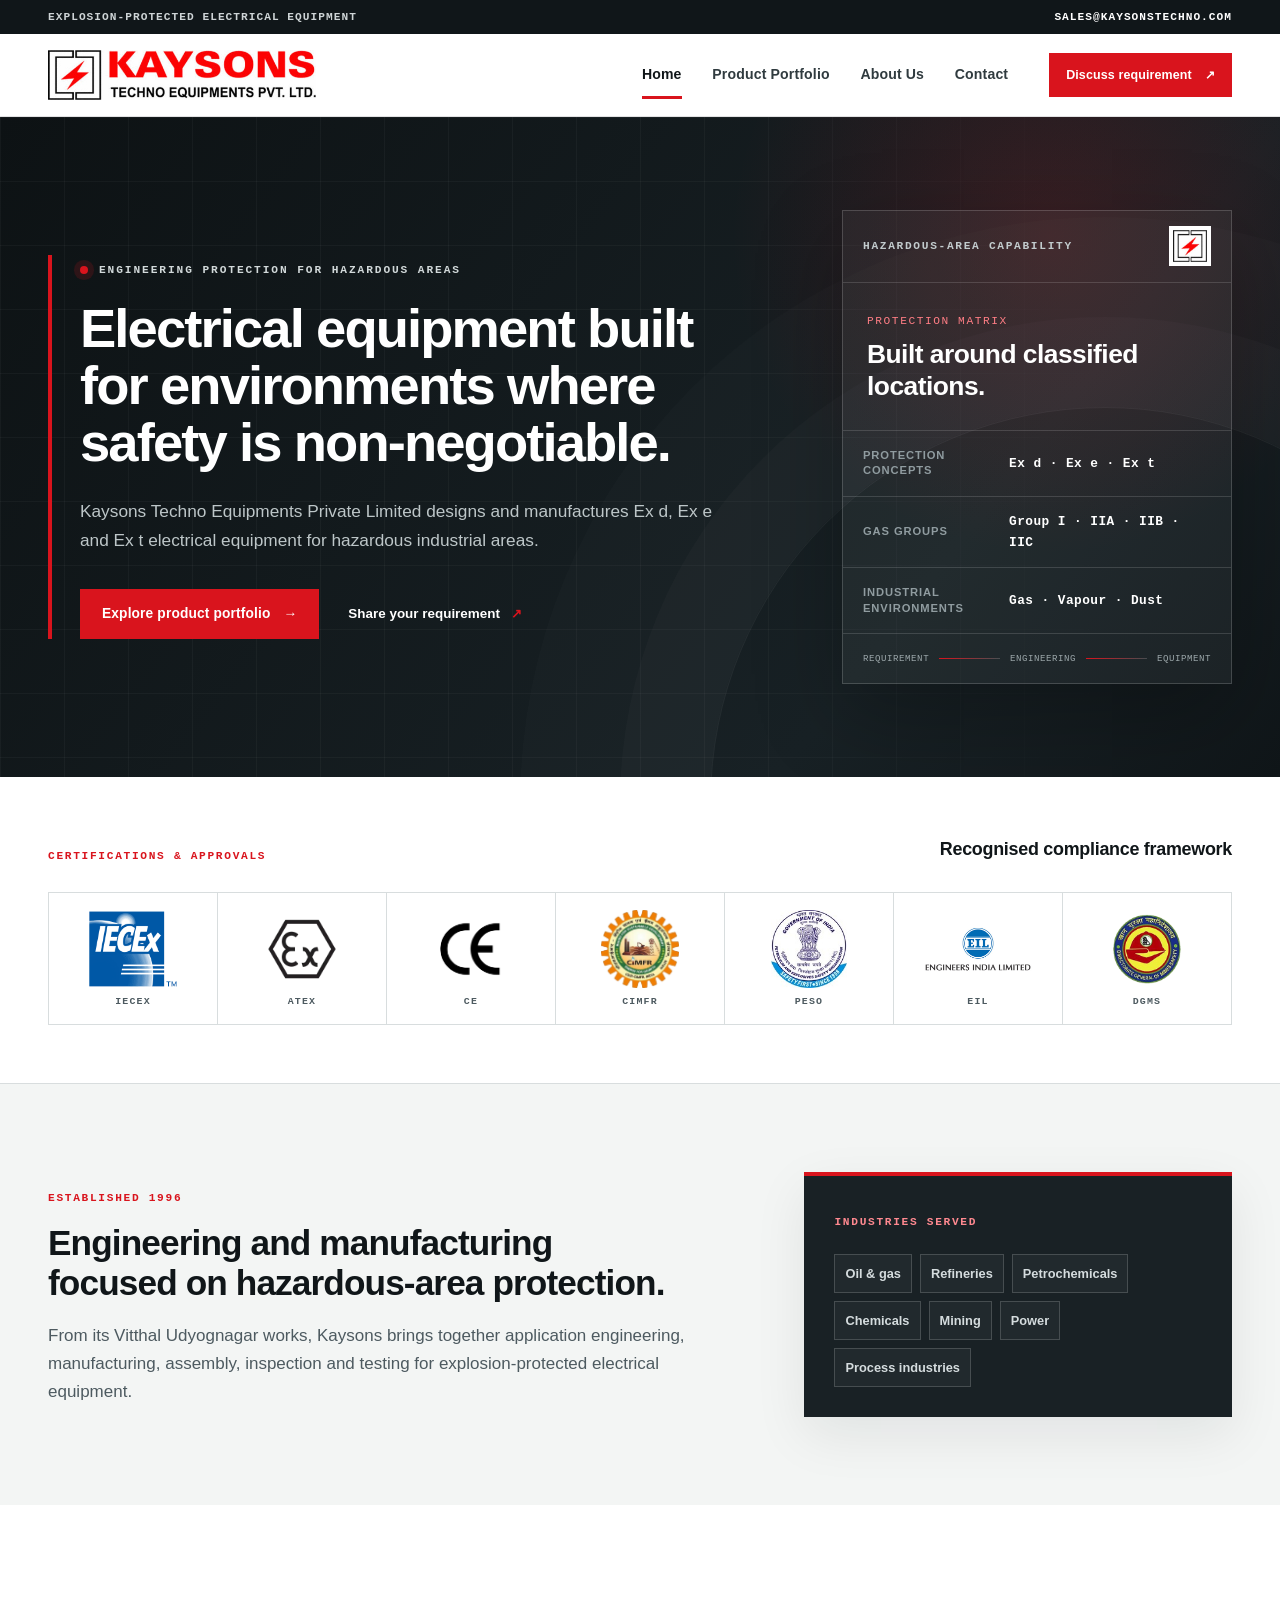
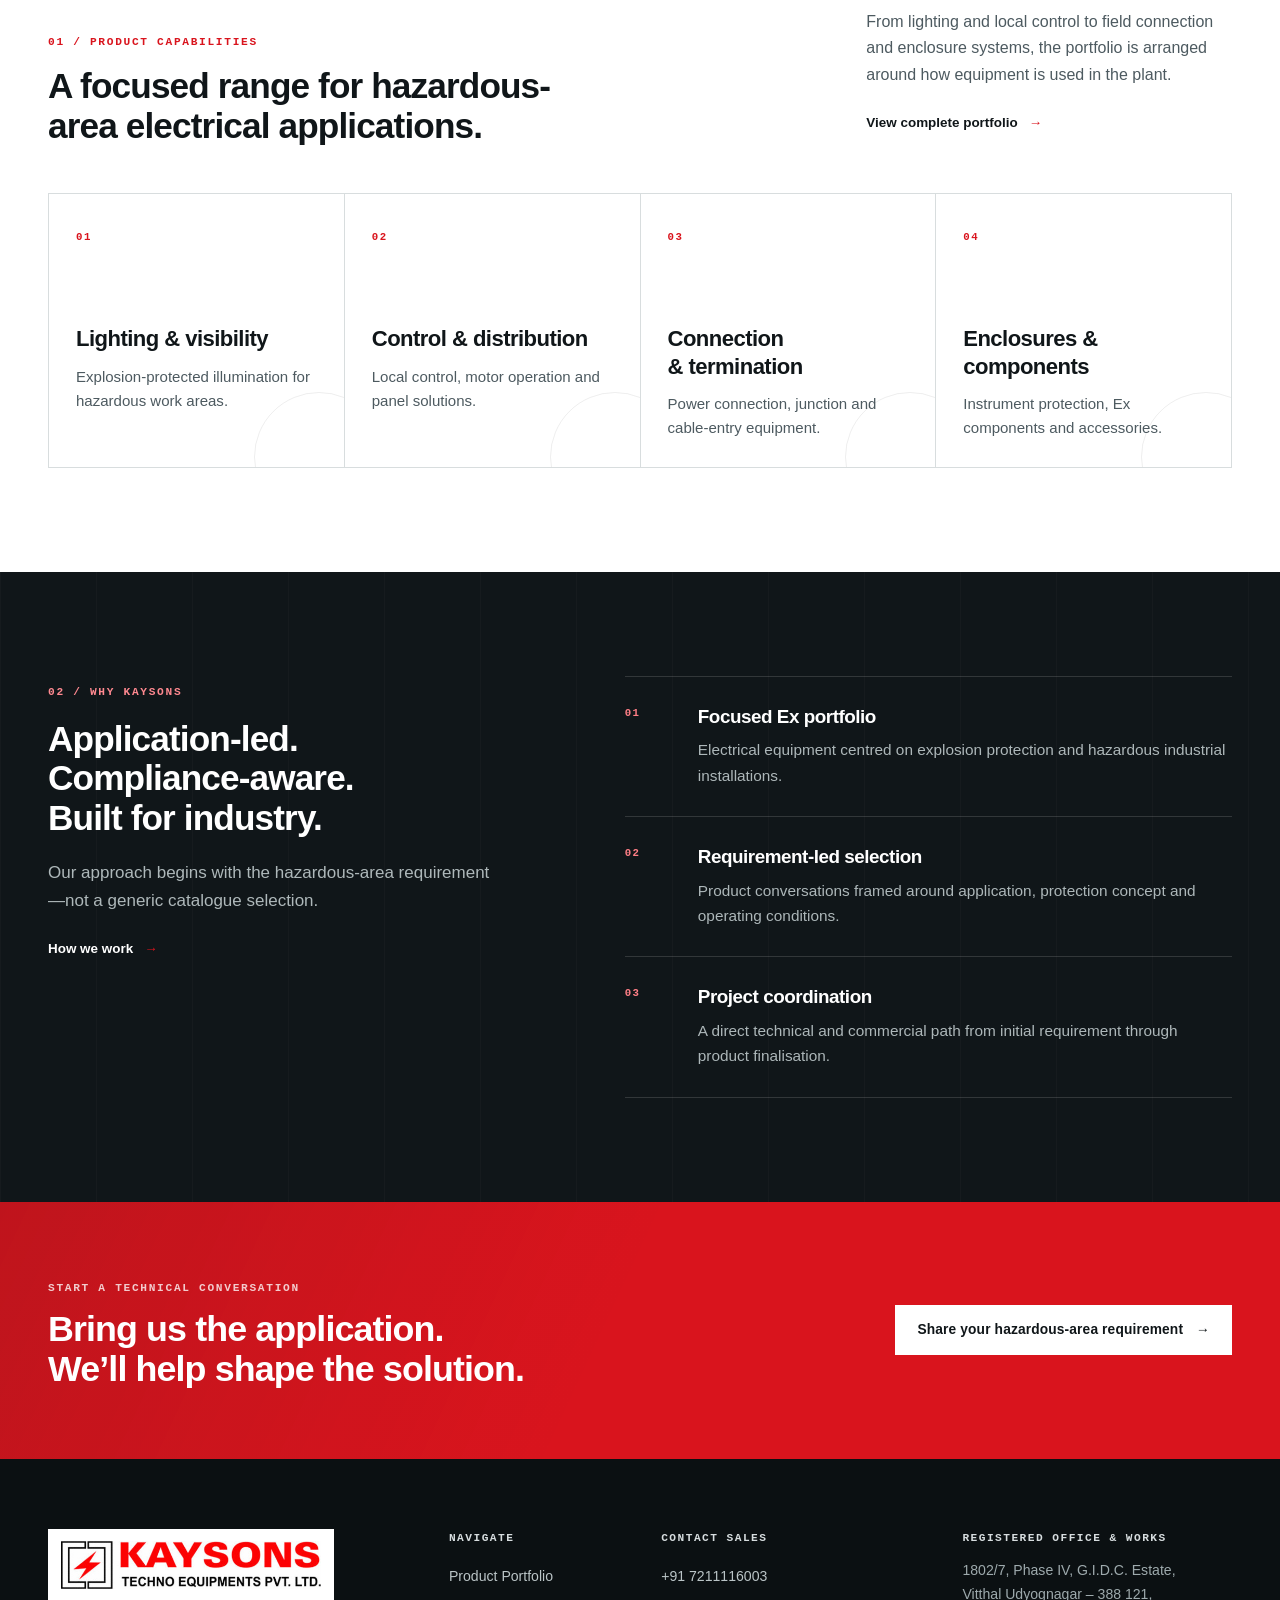
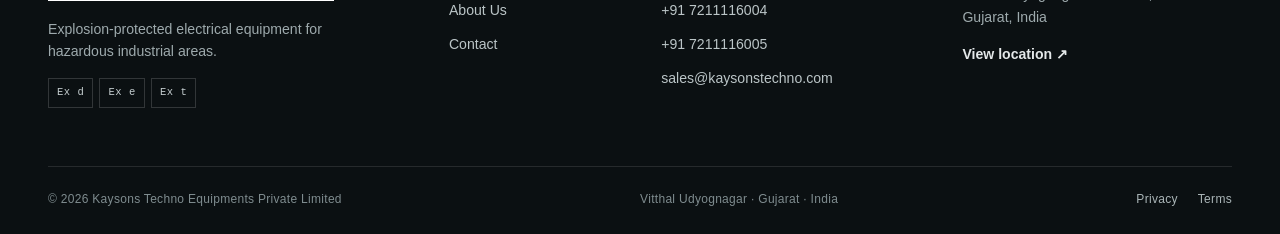
==== index.html @ 805da5f7 "New style" ====
<!doctype html>
<html lang="en">
<head>
<meta charset="utf-8">
<meta name="viewport" content="width=device-width,initial-scale=1">
<meta name="theme-color" content="#11181b">
<title>Explosion-Protected Equipment | Kaysons Techno Equipments</title>
<meta name="description" content="Kaysons Techno Equipments manufactures Ex d, Ex e and Ex t electrical equipment for hazardous areas, including Group I, IIA, IIB and IIC applications.">
<link rel="canonical" href="https://www.kaysonstechno.com/">
<link rel="icon" type="image/png" href="kaysons-mark.png">
<link rel="apple-touch-icon" href="kaysons-mark.png">
<link rel="preload" href="kaysons-logo.jpg" as="image">
<link rel="preload" href="kaysons-mark.png" as="image">
<meta property="og:title" content="Explosion-Protected Equipment | Kaysons Techno Equipments">
<meta property="og:description" content="Hazardous-area electrical equipment engineered and manufactured in Gujarat, India since 1996.">
<meta property="og:type" content="website">
<meta property="og:url" content="https://www.kaysonstechno.com/">
<meta property="og:image" content="https://www.kaysonstechno.com/kaysons-logo.jpg">
<meta name="twitter:card" content="summary">
<script src="site-config.js"></script>
<script>
document.documentElement.classList.add('js');try{if(sessionStorage.getItem('kaysons-loader-seen')==='1')document.documentElement.classList.add('skip-site-loader')}catch(e){}
</script>
<script type="application/ld+json">
{"@context":"https://schema.org","@type":"Organization","@id":"https://www.kaysonstechno.com/#organization","name":"Kaysons Techno Equipments Private Limited","url":"https://www.kaysonstechno.com/","logo":"https://www.kaysonstechno.com/kaysons-logo.jpg","foundingDate":"1996-02-13","description":"Manufacturer of explosion-protected electrical equipment for hazardous industrial areas.","email":"sales@kaysonstechno.com","telephone":"+91-2692-235303","address":{"@type":"PostalAddress","streetAddress":"1802/7, Phase IV, G.I.D.C. Estate","addressLocality":"Vitthal Udyognagar","addressRegion":"Gujarat","postalCode":"388121","addressCountry":"IN"},"hasMap":"https://maps.app.goo.gl/dc6hkpB1cHCBP7jx9?g_st=ic"}
</script>
<link rel="stylesheet" href="styles.css">
</head>
<body class="is-loading">
<div class="site-loader" role="status" aria-live="polite" aria-label="Loading Kaysons Techno Equipments website">
<div class="site-loader-inner">
<span class="site-loader-mark" aria-hidden="true"></span>
<span class="site-loader-text">Engineering protection for hazardous areas</span>
</div>
</div>
<div class="scroll-progress" aria-hidden="true"><span class="scroll-progress-bar"></span></div>
<a class="skip-link" href="#main-content">Skip to content</a>
<div class="utility-bar">
<div class="shell utility-inner">
<span>Explosion-protected electrical equipment</span>
<a href="mailto:sales@kaysonstechno.com">sales@kaysonstechno.com</a>
</div>
</div>
  <header class="site-header">
<div class="shell header-inner">
    <a class="brand" href="index.html" aria-label="Kaysons Techno Equipments Private Limited home">
<img src="kaysons-logo.jpg" alt="Kaysons Techno Equipments Private Limited" width="500" height="93" fetchpriority="high">
</a>
    <button class="nav-toggle" type="button" aria-expanded="false" aria-controls="primary-navigation"><span></span><span></span><span></span><b>Menu</b></button>
    <nav class="nav" id="primary-navigation" aria-label="Primary navigation">
<a class="active" href="index.html" aria-current="page">Home</a>
<a class="" href="products.html">Product Portfolio</a>
<a class="" href="about.html">About Us</a>
<a class="" href="contact.html">Contact</a>
</nav>
    <a class="button button-small" href="contact.html">Discuss requirement <span aria-hidden="true">↗</span>
</a>
  </div>
</header>
<main id="main-content">
  <section class="home-hero">
<div class="hero-grid-bg" aria-hidden="true">
</div>
<div class="shell home-hero-grid">
    <div class="hero-content">
<span class="hero-kicker">
<i>
</i> Engineering protection for hazardous areas</span>
<h1>Electrical equipment built for environments where safety is non-negotiable.</h1>
<p>Kaysons Techno Equipments Private Limited designs and manufactures Ex d, Ex e and Ex t electrical equipment for hazardous industrial areas.</p>
<div class="hero-actions">
<a class="button" href="products.html">Explore product portfolio <span>→</span>
</a>
<a class="text-link text-link-light" href="contact.html">Share your requirement <span>↗</span>
</a>
</div>
</div>
    <aside class="hazard-panel" aria-label="Hazardous area engineering focus">
<div class="hazard-panel-top">
<span>Hazardous-area capability</span>
<img src="kaysons-mark.png" alt="" width="99" height="93">
</div>
<div class="hazard-panel-heading">
<small>Protection matrix</small>
<strong>Built around classified locations.</strong>
</div>
<div class="hazard-specs">
<div>
<small>Protection concepts</small>
<strong>Ex d · Ex e · Ex t</strong>
</div>
<div>
<small>Gas groups</small>
<strong>Group I · IIA · IIB · IIC</strong>
</div>
<div>
<small>Industrial environments</small>
<strong>Gas · Vapour · Dust</strong>
</div>
</div>
<div class="hazard-flow" aria-hidden="true">
<span>Requirement</span><i></i><span>Engineering</span><i></i><span>Equipment</span>
</div>
</aside>
  </div>
</section>
  <section class="approval-strip" aria-label="Certifications and approvals">
<div class="shell approval-inner">
    <div class="approval-intro">
<span class="eyebrow">Certifications & approvals</span>
<strong>Recognised compliance framework</strong>
</div>
    <div class="approval-marks">
      <div class="approval-mark">
<img src="approval-iecex.png" alt="IECEx logo" width="900" height="500" decoding="async">
<span>IECEx</span>
</div>
      <div class="approval-mark">
<img src="approval-atex.webp" alt="ATEX logo" width="400" height="400" decoding="async">
<span>ATEX</span>
</div>
      <div class="approval-mark">
<img src="approval-ce.webp" alt="CE logo" width="866" height="650" loading="lazy" decoding="async">
<span>CE</span>
</div>
      <div class="approval-mark">
<img src="approval-cimfr.png" alt="CIMFR logo" width="319" height="319" loading="lazy" decoding="async">
<span>CIMFR</span>
</div>
      <div class="approval-mark">
<img src="approval-peso.jpg" alt="PESO logo" width="127" height="130" loading="lazy" decoding="async">
<span>PESO</span>
</div>
      <div class="approval-mark">
<img src="approval-eil.png" alt="EIL logo" width="560" height="280" loading="lazy" decoding="async">
<span>EIL</span>
</div>
      <div class="approval-mark">
<img src="approval-dgms.png" alt="DGMS logo" width="221" height="228" loading="lazy" decoding="async">
<span>DGMS</span>
</div>
    </div>
  </div>
</section>
  <section class="home-heritage" aria-label="Company experience and industries served">
<div class="shell heritage-grid">
<div class="heritage-intro">
<span class="section-index">Established 1996</span>
<h2>Engineering and manufacturing focused on hazardous-area protection.</h2>
<p>From its Vitthal Udyognagar works, Kaysons brings together application engineering, manufacturing, assembly, inspection and testing for explosion-protected electrical equipment.</p>
</div>
<div class="industry-panel">
<span class="eyebrow">Industries served</span>
<div class="industry-chips">
<span>Oil &amp; gas</span><span>Refineries</span><span>Petrochemicals</span><span>Chemicals</span><span>Mining</span><span>Power</span><span>Process industries</span>
</div>
</div>
</div>
</section>
  <section class="section product-overview">
<div class="shell">
<div class="section-heading split-heading">
<div>
<span class="section-index">01 / Product capabilities</span>
<h2>A focused range for hazardous-area electrical applications.</h2>
</div>
<div>
<p>From lighting and local control to field connection and enclosure systems, the portfolio is arranged around how equipment is used in the plant.</p>
<a class="text-link" href="products.html">View complete portfolio <span>→</span>
</a>
</div>
</div>
<div class="home-capability-grid">
<article>
<span>01</span>
<h3>Lighting & visibility</h3>
<p>Explosion-protected illumination for hazardous work areas.</p>
</article>
<article>
<span>02</span>
<h3>Control & distribution</h3>
<p>Local control, motor operation and panel solutions.</p>
</article>
<article>
<span>03</span>
<h3>Connection & termination</h3>
<p>Power connection, junction and cable-entry equipment.</p>
</article>
<article>
<span>04</span>
<h3>Enclosures & components</h3>
<p>Instrument protection, Ex components and accessories.</p>
</article>
</div>
</div>
</section>
  <section class="section why-section">
<div class="shell why-grid">
<div class="why-title-block">
<span class="section-index section-index-light">02 / Why Kaysons</span>
<h2>Application-led.<br>Compliance-aware.<br>Built for industry.</h2>
<p>Our approach begins with the hazardous-area requirement—not a generic catalogue selection.</p>
<a class="text-link text-link-light" href="about.html">How we work <span>→</span>
</a>
</div>
<div class="why-points">
    <article>
<span>01</span>
<div>
<h3>Focused Ex portfolio</h3>
<p>Electrical equipment centred on explosion protection and hazardous industrial installations.</p>
</div>
</article>
<article>
<span>02</span>
<div>
<h3>Requirement-led selection</h3>
<p>Product conversations framed around application, protection concept and operating conditions.</p>
</div>
</article>
<article>
<span>03</span>
<div>
<h3>Project coordination</h3>
<p>A direct technical and commercial path from initial requirement through product finalisation.</p>
</div>
</article>
  </div>
</div>
</section>
  <section class="cta-band">
<div class="shell cta-grid">
<div>
<span class="eyebrow eyebrow-light">Start a technical conversation</span>
<h2>Bring us the application.<br>We’ll help shape the solution.</h2>
</div>
<a class="button button-light" href="contact.html">Share your hazardous-area requirement <span aria-hidden="true">→</span>
</a>
</div>
</section>
</main>
<footer class="footer">
<div class="shell footer-grid">
    <div class="footer-brand">
<span class="footer-logo-wrap"><img class="footer-logo" src="kaysons-logo.jpg" alt="Kaysons Techno Equipments Private Limited" width="500" height="93" loading="lazy" decoding="async"></span>
<p>Explosion-protected electrical equipment for hazardous industrial areas.</p>
<div class="footer-protection"><span>Ex d</span><span>Ex e</span><span>Ex t</span></div>
</div>
    <div class="footer-column">
<p class="footer-label">Navigate</p>
<a href="products.html">Product Portfolio</a>
<a href="about.html">About Us</a>
<a href="contact.html">Contact</a>
</div>
    <div class="footer-column">
<p class="footer-label">Contact sales</p>
<a href="tel:+917211116003">+91 7211116003</a>
<a href="tel:+917211116004">+91 7211116004</a>
<a href="tel:+917211116005">+91 7211116005</a>
<a href="mailto:sales@kaysonstechno.com">sales@kaysonstechno.com</a>
</div>
    <div class="footer-column footer-location">
<p class="footer-label">Registered office & works</p>
<p>1802/7, Phase IV, G.I.D.C. Estate,<br>Vitthal Udyognagar – 388 121,<br>Gujarat, India</p>
<a href="https://maps.app.goo.gl/dc6hkpB1cHCBP7jx9?g_st=ic" target="_blank" rel="noopener noreferrer">View location ↗</a>
</div>
  </div>
<div class="shell footer-bottom">
<span>© 2026 Kaysons Techno Equipments Private Limited</span>
<span>Vitthal Udyognagar · Gujarat · India</span>
<span class="footer-legal-links"><a href="legal.html#privacy">Privacy</a><a href="legal.html#terms">Terms</a></span>
</div>
</footer>
<button class="back-to-top" type="button" aria-label="Back to top">↑</button>
<script src="script.js">
</script>
</body>
</html>
---- styles.css ----
:root {
  --red: #d9141d;
  --red-deep: #aa0f16;
  --red-tint: #fff0f1;
  --coal: #101619;
  --graphite: #192125;
  --steel-900: #263136;
  --steel-700: #4d5a60;
  --steel-600: #5f6c71;
  --steel-400: #96a0a4;
  --line: #d8ddde;
  --line-dark: rgba(255, 255, 255, 0.14);
  --paper: #f3f5f4;
  --paper-warm: #f8f7f4;
  --white: #ffffff;
  --success: #126943;
  --error: #ae2029;
  --font-body: "Segoe UI Variable", "Segoe UI", Arial, sans-serif;
  --font-display: Bahnschrift, "DIN Alternate", "Arial Narrow", "Segoe UI", sans-serif;
  --font-mono: Consolas, "SFMono-Regular", monospace;
  --shell: 1280px;
  --header-height: 82px;
  --shadow-soft: 0 18px 50px rgba(16, 22, 25, 0.08);
  --shadow-raised: 0 28px 70px rgba(16, 22, 25, 0.15);
  --ease-out: cubic-bezier(0.2, 0.72, 0.25, 1);
}

@view-transition {
  navigation: auto;
}

::view-transition-old(root) {
  animation: page-leave 150ms ease both;
}

::view-transition-new(root) {
  animation: page-enter 260ms var(--ease-out) both;
}

@keyframes page-leave {
  to { opacity: 0; transform: translateY(-3px); }
}

@keyframes page-enter {
  from { opacity: 0; transform: translateY(7px); }
}

*,
*::before,
*::after {
  box-sizing: border-box;
}

html {
  color-scheme: light;
  scroll-behavior: smooth;
  scroll-padding-top: calc(var(--header-height) + 28px);
  background: var(--coal);
}

body {
  min-width: 320px;
  margin: 0;
  color: var(--coal);
  background: var(--white);
  font-family: var(--font-body);
  font-size: 17px;
  font-weight: 400;
  line-height: 1.65;
  -webkit-font-smoothing: antialiased;
  text-rendering: optimizeLegibility;
}

body.nav-open {
  overflow: hidden;
}

body.is-loading .back-to-top {
  opacity: 0;
  pointer-events: none;
}

main {
  overflow: clip;
}

img,
svg {
  display: block;
  max-width: 100%;
}

a {
  color: inherit;
  text-decoration: none;
}

a,
button,
input,
select,
textarea {
  touch-action: manipulation;
}

button,
input,
select,
textarea {
  color: inherit;
  font: inherit;
}

button,
select {
  cursor: pointer;
}

button:disabled,
select:disabled {
  cursor: not-allowed;
}

p,
h1,
h2,
h3,
blockquote {
  margin-top: 0;
}

p {
  margin-bottom: 0;
  color: var(--steel-700);
}

h1,
h2,
h3 {
  margin-bottom: 0;
  color: inherit;
  font-family: var(--font-display);
  font-weight: 600;
  letter-spacing: -0.025em;
  text-wrap: balance;
}

h1 {
  font-size: clamp(2.65rem, 3.9vw, 3.65rem);
  line-height: 1.06;
}

h2 {
  font-size: clamp(2rem, 2.75vw, 2.65rem);
  line-height: 1.12;
}

h3 {
  font-size: clamp(1.18rem, 1.45vw, 1.4rem);
  line-height: 1.25;
}

strong {
  font-weight: 650;
}

address {
  font-style: normal;
}

::selection {
  color: var(--white);
  background: var(--red);
}

:focus-visible {
  outline: 3px solid var(--red);
  outline-offset: 4px;
}

.shell {
  width: min(var(--shell), calc(100% - 96px));
  margin-inline: auto;
}

.section {
  padding-block: 104px;
}

.skip-link {
  position: fixed;
  z-index: 10001;
  top: 12px;
  left: 12px;
  padding: 11px 17px;
  color: var(--white);
  background: var(--red);
  font-size: 0.84rem;
  font-weight: 650;
  transform: translateY(-160%);
  transition: transform 180ms ease;
}

.skip-link:focus {
  transform: translateY(0);
}

/* Branded first-visit loader */
.site-loader {
  position: fixed;
  z-index: 10000;
  inset: 0;
  display: grid;
  place-items: center;
  color: var(--white);
  background:
    linear-gradient(rgba(255, 255, 255, 0.025) 1px, transparent 1px),
    linear-gradient(90deg, rgba(255, 255, 255, 0.025) 1px, transparent 1px),
    var(--coal);
  background-size: 48px 48px;
  opacity: 1;
  visibility: visible;
  transition: opacity 320ms ease, visibility 320ms ease;
  animation: loader-failsafe 0s 2s forwards;
}

.skip-site-loader .site-loader,
.site-loader.is-hidden {
  opacity: 0;
  visibility: hidden;
  pointer-events: none;
}

.site-loader-inner {
  position: relative;
  display: grid;
  justify-items: center;
  width: min(500px, calc(100% - 48px));
  padding-bottom: 28px;
}

.site-loader-inner::after {
  position: absolute;
  right: 0;
  bottom: 0;
  left: 0;
  height: 2px;
  content: "";
  background: linear-gradient(90deg, var(--red) 0 45%, rgba(255,255,255,.16) 45% 100%);
  transform-origin: left;
  animation: loader-line 820ms var(--ease-out) infinite alternate;
}

.site-loader-mark {
  width: 76px;
  aspect-ratio: 1;
  margin-bottom: 22px;
  border: 8px solid var(--white);
  background: var(--white) url("kaysons-mark.png") center / contain no-repeat;
  box-shadow: 0 20px 55px rgba(0,0,0,.34);
}

.site-loader-text {
  font-family: var(--font-mono);
  font-size: 0.72rem;
  font-weight: 600;
  letter-spacing: 0.2em;
  line-height: 1.5;
  text-align: center;
  text-transform: uppercase;
}

@keyframes loader-line {
  from { transform: scaleX(.16); }
  to { transform: scaleX(1); }
}

@keyframes loader-failsafe {
  to { opacity: 0; visibility: hidden; pointer-events: none; }
}

.scroll-progress {
  position: fixed;
  z-index: 9999;
  top: 0;
  right: 0;
  left: 0;
  height: 3px;
  pointer-events: none;
}

.scroll-progress-bar {
  display: block;
  width: 100%;
  height: 100%;
  background: var(--red);
  transform: scaleX(0);
  transform-origin: left;
}

/* Utility and primary navigation */
.utility-bar {
  position: relative;
  z-index: 50;
  color: #ced4d6;
  background: var(--coal);
}

.utility-inner {
  display: flex;
  align-items: center;
  justify-content: space-between;
  min-height: 34px;
  font-family: var(--font-mono);
  font-size: 0.66rem;
  font-weight: 600;
  letter-spacing: 0.09em;
  text-transform: uppercase;
}

.utility-inner a {
  display: inline-flex;
  align-items: center;
  min-height: 30px;
  color: var(--white);
  transition: color 180ms ease;
}

.utility-inner a:hover {
  color: #ff7c82;
}

.site-header {
  position: sticky;
  z-index: 100;
  top: 0;
  min-height: var(--header-height);
  border-bottom: 1px solid rgba(16, 22, 25, .12);
  background: rgba(255, 255, 255, .98);
  transition: box-shadow 220ms ease, background 220ms ease;
}

@supports (backdrop-filter: blur(14px)) {
  .site-header {
    background: rgba(255, 255, 255, .94);
    backdrop-filter: blur(14px) saturate(140%);
  }
}

.site-header.is-scrolled {
  box-shadow: 0 10px 32px rgba(16, 22, 25, .09);
}

.header-inner {
  display: grid;
  grid-template-columns: minmax(228px, 268px) minmax(410px, 1fr) auto;
  align-items: center;
  gap: clamp(28px, 3.2vw, 52px);
  min-height: var(--header-height);
}

.brand {
  display: flex;
  align-items: center;
  width: 100%;
  max-width: 268px;
}

.brand img {
  width: 100%;
  height: auto !important;
  aspect-ratio: 500 / 93;
  object-fit: contain;
}

.nav {
  display: flex;
  align-self: stretch;
  align-items: center;
  justify-content: flex-end;
  gap: clamp(24px, 2.4vw, 40px);
  min-width: 0;
}

.nav a {
  position: relative;
  display: inline-flex;
  align-items: center;
  min-height: 46px;
  color: #303b3f;
  font-size: 0.88rem;
  font-weight: 600;
  letter-spacing: 0.01em;
  white-space: nowrap;
  transition: color 180ms ease;
}

.nav a::after {
  position: absolute;
  right: 0;
  bottom: -1px;
  left: 0;
  height: 3px;
  content: "";
  background: var(--red);
  transform: scaleX(0);
  transform-origin: right;
  transition: transform 240ms var(--ease-out);
}

.nav a:hover,
.nav a.active {
  color: var(--coal);
}

.nav a:hover::after,
.nav a.active::after {
  transform: scaleX(1);
  transform-origin: left;
}

/* Strictly hidden on desktop; enabled only in the mobile media query. */
.nav-toggle,
.js .nav-toggle {
  display: none !important;
}

.nav-toggle {
  position: relative;
  width: 48px;
  height: 48px;
  padding: 0;
  border: 1px solid var(--line);
  color: var(--coal);
  background: var(--white);
}

.nav-toggle span {
  position: absolute;
  left: 13px;
  width: 20px;
  height: 2px;
  background: currentColor;
  transition: transform 220ms var(--ease-out), opacity 160ms ease;
}

.nav-toggle span:nth-child(1) { transform: translateY(-6px); }
.nav-toggle span:nth-child(3) { transform: translateY(6px); }

.nav-toggle b {
  position: absolute;
  width: 1px;
  height: 1px;
  overflow: hidden;
  clip: rect(0 0 0 0);
}

.nav-open .nav-toggle span:nth-child(1) { transform: rotate(45deg); }
.nav-open .nav-toggle span:nth-child(2) { opacity: 0; }
.nav-open .nav-toggle span:nth-child(3) { transform: rotate(-45deg); }

.button {
  display: inline-flex;
  align-items: center;
  justify-content: center;
  gap: 13px;
  min-height: 50px;
  padding: 13px 21px;
  border: 1px solid var(--red);
  color: var(--white);
  background: var(--red);
  font-size: 0.86rem;
  font-weight: 650;
  letter-spacing: 0.01em;
  line-height: 1.2;
  text-align: center;
  transition: color 200ms ease, background 200ms ease, border-color 200ms ease, transform 220ms var(--ease-out), box-shadow 220ms ease;
}

.button:hover {
  border-color: var(--coal);
  background: var(--coal);
  box-shadow: 0 12px 26px rgba(16, 22, 25, .16);
  transform: translateY(-2px);
}

.button-small {
  min-height: 44px;
  padding: 10px 16px;
  font-size: 0.78rem;
}

.button-light {
  border-color: var(--white);
  color: var(--coal);
  background: var(--white);
}

.button-light:hover {
  border-color: var(--coal);
  color: var(--white);
  background: var(--coal);
}

.text-link {
  display: inline-flex;
  align-items: center;
  gap: 11px;
  min-height: 44px;
  color: var(--coal);
  font-size: 0.84rem;
  font-weight: 650;
}

.text-link span {
  color: var(--red);
  transition: transform 180ms var(--ease-out);
}

.text-link:hover span {
  transform: translateX(5px);
}

.text-link-light {
  color: var(--white);
}

/* Labels and section headings */
.section-index,
.eyebrow,
.category-label {
  display: inline-block;
  color: var(--red);
  font-family: var(--font-mono);
  font-size: 0.68rem;
  font-weight: 600;
  letter-spacing: 0.15em;
  line-height: 1.5;
  text-transform: uppercase;
}

.section-index-light,
.eyebrow-light {
  color: #ff8990;
}

.section-heading {
  margin-bottom: 48px;
}

.compact-heading {
  margin-bottom: 42px;
}

.split-heading {
  display: grid;
  grid-template-columns: minmax(0, 1.25fr) minmax(310px, .65fr);
  align-items: end;
  gap: clamp(58px, 9vw, 145px);
}

.split-heading h2 {
  max-width: 760px;
  margin-top: 12px;
}

.split-heading p {
  margin-bottom: 13px;
  font-size: 1rem;
}

/* Home hero */
.home-hero {
  position: relative;
  min-height: 660px;
  overflow: hidden;
  color: var(--white);
  background:
    radial-gradient(circle at 82% 18%, rgba(217,20,29,.17), transparent 27%),
    linear-gradient(128deg, #0d1214 0%, #182125 72%, #101619 100%);
}

.home-hero::after {
  position: absolute;
  right: -220px;
  bottom: -420px;
  width: 790px;
  height: 790px;
  border: 1px solid rgba(255,255,255,.06);
  border-radius: 50%;
  content: "";
  box-shadow: 0 0 0 90px rgba(255,255,255,.018), 0 0 0 190px rgba(255,255,255,.012);
  pointer-events: none;
}

.hero-grid-bg {
  position: absolute;
  inset: 0;
  pointer-events: none;
  background:
    linear-gradient(rgba(255,255,255,.035) 1px, transparent 1px),
    linear-gradient(90deg, rgba(255,255,255,.035) 1px, transparent 1px);
  background-size: 64px 64px;
  mask-image: linear-gradient(90deg, #000 0 58%, transparent 90%);
  -webkit-mask-image: linear-gradient(90deg, #000 0 58%, transparent 90%);
  animation: grid-drift 22s linear infinite;
}

@keyframes grid-drift {
  to { background-position: 64px 64px; }
}

.home-hero-grid {
  position: relative;
  z-index: 1;
  display: grid;
  grid-template-columns: minmax(0, 1.28fr) minmax(390px, .72fr);
  align-items: center;
  gap: clamp(64px, 8vw, 118px);
  min-height: 660px;
  padding-block: 80px;
}

.hero-content {
  position: relative;
  max-width: 800px;
  padding-left: 28px;
  border-left: 4px solid var(--red);
}

.hero-kicker {
  display: inline-flex;
  align-items: center;
  gap: 11px;
  margin-bottom: 22px;
  color: #d2d9da;
  font-family: var(--font-mono);
  font-size: 0.68rem;
  font-weight: 600;
  letter-spacing: 0.17em;
  text-transform: uppercase;
}

.hero-kicker i {
  width: 8px;
  height: 8px;
  background: var(--red);
  border-radius: 50%;
  box-shadow: 0 0 0 6px rgba(217,20,29,.15);
  animation: status-pulse 2.5s ease-in-out infinite;
}

@keyframes status-pulse {
  50% { box-shadow: 0 0 0 10px rgba(217,20,29,.035), 0 0 24px rgba(217,20,29,.35); }
}

.hero-content h1 {
  max-width: 800px;
  font-size: clamp(2.8rem, 4.25vw, 3.9rem);
  line-height: 1.045;
  letter-spacing: -0.035em;
}

.hero-content > p {
  max-width: 680px;
  margin-top: 25px;
  color: #bdc6c8;
  font-size: 1.08rem;
  line-height: 1.68;
}

.hero-actions {
  display: flex;
  flex-wrap: wrap;
  align-items: center;
  gap: 18px 29px;
  margin-top: 34px;
}

.hazard-panel {
  position: relative;
  overflow: hidden;
  border: 1px solid rgba(255,255,255,.17);
  background: rgba(255,255,255,.045);
  box-shadow: 0 30px 80px rgba(0,0,0,.25);
}

.hazard-panel::after {
  position: absolute;
  inset: 0;
  content: "";
  pointer-events: none;
  background: linear-gradient(118deg, transparent 39%, rgba(255,255,255,.045) 50%, transparent 61%);
  transform: translateX(-125%);
  animation: panel-scan 8s ease-in-out infinite;
}

@keyframes panel-scan {
  42%, 100% { transform: translateX(125%); }
}

.hazard-panel-top {
  position: relative;
  z-index: 1;
  display: flex;
  align-items: center;
  justify-content: space-between;
  min-height: 72px;
  padding: 15px 20px;
  border-bottom: 1px solid var(--line-dark);
  color: #c2cbcd;
  font-family: var(--font-mono);
  font-size: 0.62rem;
  font-weight: 600;
  letter-spacing: 0.15em;
  text-transform: uppercase;
}

.hazard-panel-top img {
  width: 42px;
  height: auto;
  padding: 4px;
  background: var(--white);
}

.hazard-panel-heading {
  position: relative;
  z-index: 1;
  padding: 29px 24px 27px;
}

.hazard-panel-heading small,
.hazard-panel-heading strong {
  display: block;
}

.hazard-panel-heading small {
  margin-bottom: 9px;
  color: #ff7e85;
  font-family: var(--font-mono);
  font-size: 0.65rem;
  letter-spacing: 0.14em;
  text-transform: uppercase;
}

.hazard-panel-heading strong {
  max-width: 330px;
  font-family: var(--font-display);
  font-size: 1.65rem;
  font-weight: 600;
  line-height: 1.2;
  letter-spacing: -0.02em;
}

.hazard-specs {
  position: relative;
  z-index: 1;
  border-top: 1px solid var(--line-dark);
}

.hazard-specs > div {
  display: grid;
  grid-template-columns: 132px 1fr;
  align-items: center;
  gap: 14px;
  min-height: 66px;
  padding: 14px 20px;
  border-bottom: 1px solid var(--line-dark);
}

.hazard-specs small {
  color: #909ca0;
  font-size: 0.64rem;
  font-weight: 600;
  letter-spacing: 0.08em;
  line-height: 1.4;
  text-transform: uppercase;
}

.hazard-specs strong {
  color: var(--white);
  font-family: var(--font-mono);
  font-size: 0.74rem;
  font-weight: 600;
  letter-spacing: 0.035em;
}

.hazard-flow {
  position: relative;
  z-index: 1;
  display: grid;
  grid-template-columns: auto 1fr auto 1fr auto;
  align-items: center;
  gap: 10px;
  padding: 17px 20px;
  color: #9ca7aa;
  font-family: var(--font-mono);
  font-size: 0.57rem;
  letter-spacing: 0.06em;
  text-transform: uppercase;
}

.hazard-flow i {
  height: 1px;
  background: linear-gradient(90deg, var(--red), rgba(255,255,255,.18));
}

/* Approvals */
.approval-strip {
  padding-block: 58px;
  border-bottom: 1px solid var(--line);
  background: var(--white);
}

.approval-strip-compact {
  border-top: 1px solid var(--line);
  background: var(--paper);
}

.approval-inner {
  display: grid;
  gap: 27px;
}

.approval-intro {
  display: flex;
  align-items: end;
  justify-content: space-between;
  gap: 28px;
}

.approval-intro strong {
  font-family: var(--font-display);
  font-size: 1.12rem;
  font-weight: 600;
  letter-spacing: -0.015em;
}

.approval-marks {
  display: grid;
  grid-template-columns: repeat(7, minmax(0, 1fr));
  border-top: 1px solid var(--line);
  border-left: 1px solid var(--line);
}

.approval-mark {
  display: grid;
  grid-template-rows: 86px auto;
  place-items: center;
  min-width: 0;
  min-height: 132px;
  padding: 13px 12px 11px;
  border-right: 1px solid var(--line);
  border-bottom: 1px solid var(--line);
  background: var(--white);
  transition: border-color 220ms ease, box-shadow 220ms ease, transform 220ms var(--ease-out);
}

.approval-mark:hover {
  z-index: 1;
  border-color: rgba(217,20,29,.45);
  box-shadow: var(--shadow-soft);
  transform: translateY(-4px);
}

.approval-mark img {
  width: 100%;
  height: 78px;
  object-fit: contain;
}

.approval-mark span {
  color: var(--steel-700);
  font-family: var(--font-mono);
  font-size: 0.62rem;
  font-weight: 600;
  letter-spacing: 0.12em;
  text-transform: uppercase;
}

/* Homepage content */
.home-heritage {
  padding-block: 88px;
  background: var(--paper);
}

.heritage-grid {
  display: grid;
  grid-template-columns: minmax(0, 1.2fr) minmax(370px, .8fr);
  align-items: center;
  gap: clamp(64px, 9vw, 132px);
}

.heritage-intro h2 {
  max-width: 760px;
  margin-top: 13px;
}

.heritage-intro p {
  max-width: 750px;
  margin-top: 20px;
}

.industry-panel {
  padding: 30px;
  border-top: 4px solid var(--red);
  color: var(--white);
  background: var(--graphite);
  box-shadow: var(--shadow-soft);
}

.industry-panel .eyebrow {
  color: #ff8990;
}

.industry-chips {
  display: flex;
  flex-wrap: wrap;
  gap: 8px;
  margin-top: 20px;
}

.industry-chips span {
  padding: 8px 10px;
  border: 1px solid rgba(255,255,255,.17);
  color: #d5dcde;
  background: rgba(255,255,255,.035);
  font-size: 0.76rem;
  font-weight: 550;
}

.product-overview {
  background: var(--white);
}

.home-capability-grid {
  display: grid;
  grid-template-columns: repeat(4, 1fr);
  border-top: 1px solid var(--line);
  border-left: 1px solid var(--line);
}

.home-capability-grid article {
  position: relative;
  min-height: 270px;
  padding: 27px;
  overflow: hidden;
  border-right: 1px solid var(--line);
  border-bottom: 1px solid var(--line);
  background: var(--white);
  transition: color 240ms ease, background 240ms ease, transform 240ms var(--ease-out);
}

.home-capability-grid article::before {
  position: absolute;
  top: 0;
  right: 0;
  width: 0;
  height: 4px;
  content: "";
  background: var(--red);
  transition: width 300ms var(--ease-out);
}

.home-capability-grid article::after {
  position: absolute;
  right: -40px;
  bottom: -55px;
  width: 130px;
  height: 130px;
  border: 1px solid rgba(16,22,25,.07);
  border-radius: 50%;
  content: "";
}

.home-capability-grid article > span {
  color: var(--red);
  font-family: var(--font-mono);
  font-size: 0.67rem;
  font-weight: 600;
  letter-spacing: 0.14em;
}

.home-capability-grid h3 {
  max-width: 240px;
  margin-top: 76px;
  font-size: 1.38rem;
}

.home-capability-grid p {
  margin-top: 12px;
  font-size: 0.94rem;
  line-height: 1.58;
}

.home-capability-grid article:hover {
  color: var(--white);
  background: var(--graphite);
  transform: translateY(-5px);
}

.home-capability-grid article:hover::before {
  width: 100%;
}

.home-capability-grid article:hover p {
  color: #b8c2c4;
}

.why-section {
  color: var(--white);
  background:
    linear-gradient(90deg, rgba(255,255,255,.025) 1px, transparent 1px),
    var(--coal);
  background-size: 96px 100%;
}

.why-grid {
  display: grid;
  grid-template-columns: minmax(340px, .85fr) minmax(0, 1.15fr);
  gap: clamp(72px, 10vw, 150px);
}

.why-title-block h2 {
  margin-top: 15px;
}

.why-title-block p {
  max-width: 500px;
  margin-top: 22px;
  color: #aeb8ba;
}

.why-title-block .text-link {
  margin-top: 12px;
}

.why-points {
  border-top: 1px solid var(--line-dark);
}

.why-points article {
  display: grid;
  grid-template-columns: 50px 1fr;
  gap: 23px;
  padding: 28px 0;
  border-bottom: 1px solid var(--line-dark);
}

.why-points article > span {
  color: #ff7f86;
  font-family: var(--font-mono);
  font-size: 0.67rem;
  font-weight: 600;
  letter-spacing: 0.12em;
}

.why-points p {
  margin-top: 9px;
  color: #adb7b9;
  font-size: 0.96rem;
}

.cta-band {
  padding-block: 70px;
  color: var(--white);
  background:
    linear-gradient(115deg, rgba(16,22,25,.13), transparent 48%),
    var(--red);
}

.cta-grid {
  display: grid;
  grid-template-columns: 1fr auto;
  align-items: center;
  gap: 48px;
}

.cta-grid h2 {
  margin-top: 9px;
  font-size: clamp(1.95rem, 2.8vw, 2.65rem);
}

.cta-grid .eyebrow-light {
  color: var(--white);
  opacity: .78;
}

/* Interior page heroes */
.page-hero {
  position: relative;
  overflow: hidden;
  padding-block: 88px;
  color: var(--white);
  background:
    linear-gradient(rgba(255,255,255,.025) 1px, transparent 1px),
    linear-gradient(90deg, rgba(255,255,255,.025) 1px, transparent 1px),
    var(--graphite);
  background-size: 58px 58px;
}

.page-hero::before {
  position: absolute;
  top: 0;
  bottom: 0;
  left: max(48px, calc((100vw - var(--shell)) / 2));
  width: 4px;
  content: "";
  background: var(--red);
}

.page-hero::after {
  position: absolute;
  top: -250px;
  right: -250px;
  width: 620px;
  height: 620px;
  border: 1px solid rgba(255,255,255,.055);
  border-radius: 50%;
  content: "";
  box-shadow: 0 0 0 80px rgba(255,255,255,.012);
}

.page-hero-grid {
  position: relative;
  z-index: 1;
  display: grid;
  grid-template-columns: minmax(0, 1.2fr) minmax(330px, .7fr);
  align-items: end;
  gap: clamp(72px, 10vw, 150px);
  padding-left: 28px;
}

.page-hero h1 {
  max-width: 780px;
  margin-top: 14px;
  font-size: clamp(2.5rem, 3.6vw, 3.45rem);
  line-height: 1.07;
}

.page-hero-copy > p {
  color: #c1c9cb;
  font-size: 1.02rem;
  line-height: 1.66;
}

.page-hero-note {
  display: flex;
  align-items: flex-start;
  gap: 11px;
  margin-top: 22px;
  padding-top: 17px;
  border-top: 1px solid var(--line-dark);
  color: #98a4a7;
  font-family: var(--font-mono);
  font-size: 0.64rem;
  letter-spacing: 0.03em;
  line-height: 1.55;
}

.page-hero-note > span {
  flex: 0 0 auto;
  width: 7px;
  height: 7px;
  margin-top: 5px;
  background: var(--red);
}

/* Product portfolio */
.product-directory {
  padding-block: 78px 112px;
  background: var(--paper);
}

.portfolio-filter {
  margin-bottom: 58px;
  border: 1px solid var(--line);
  background: var(--white);
  box-shadow: var(--shadow-soft);
}

.filter-heading {
  display: flex;
  align-items: center;
  justify-content: space-between;
  gap: 30px;
  padding: 23px 27px;
  color: var(--white);
  background: var(--graphite);
}

.filter-heading strong {
  display: block;
  margin-top: 4px;
  font-family: var(--font-display);
  font-size: 1.12rem;
  font-weight: 600;
  letter-spacing: -0.01em;
}

.filter-reset {
  min-height: 44px;
  padding: 8px 16px;
  border: 1px solid rgba(255,255,255,.3);
  color: var(--white);
  background: transparent;
  font-size: 0.73rem;
  font-weight: 650;
  transition: color 180ms ease, background 180ms ease, border-color 180ms ease;
}

.filter-reset:hover {
  border-color: var(--white);
  color: var(--coal);
  background: var(--white);
}

.filter-grid {
  display: grid;
  grid-template-columns: 1.35fr repeat(4, 1fr);
  gap: 13px;
  padding: 25px 27px;
}

.filter-grid label,
.requirement-form label {
  display: grid;
  gap: 7px;
  color: var(--steel-700);
  font-family: var(--font-mono);
  font-size: 0.64rem;
  font-weight: 600;
  letter-spacing: 0.08em;
  line-height: 1.4;
  text-transform: uppercase;
}

.filter-grid input,
.filter-grid select,
.requirement-form input,
.requirement-form select,
.requirement-form textarea {
  width: 100%;
  min-height: 49px;
  padding: 11px 13px;
  border: 1px solid #cbd1d2;
  border-radius: 0;
  color: var(--coal);
  background: var(--white);
  font-family: var(--font-body);
  font-size: 0.9rem;
  font-weight: 400;
  letter-spacing: 0;
  line-height: 1.4;
  text-transform: none;
  transition: border-color 180ms ease, box-shadow 180ms ease, background 180ms ease;
}

.filter-grid input:hover,
.filter-grid select:hover,
.requirement-form input:hover,
.requirement-form select:hover,
.requirement-form textarea:hover {
  border-color: #859094;
}

.filter-grid input:focus,
.filter-grid select:focus,
.requirement-form input:focus,
.requirement-form select:focus,
.requirement-form textarea:focus {
  border-color: var(--red);
  outline: none;
  box-shadow: 0 0 0 3px rgba(217,20,29,.12);
}

.filter-grid select:disabled {
  color: #7f8a8e;
  background: #edf0f0;
  opacity: 1;
}

.filter-meta {
  display: flex;
  align-items: flex-start;
  justify-content: space-between;
  gap: 32px;
  padding: 17px 27px;
  border-top: 1px solid var(--line);
}

.filter-meta > span {
  flex: 0 0 auto;
  color: var(--coal);
  font-family: var(--font-mono);
  font-size: 0.65rem;
  font-weight: 600;
  letter-spacing: 0.1em;
  text-transform: uppercase;
}

.filter-meta small {
  max-width: 820px;
  color: var(--steel-600);
  font-size: 0.72rem;
  line-height: 1.55;
}

.product-catalogue {
  border-top: 4px solid var(--coal);
}

.catalogue-toolbar {
  display: flex;
  align-items: center;
  justify-content: space-between;
  gap: 24px;
  padding: 19px 0;
  border-bottom: 1px solid var(--line);
}

.catalogue-toolbar strong {
  font-family: var(--font-display);
  font-size: 1.12rem;
  font-weight: 600;
}

.catalogue-toolbar span {
  color: var(--steel-600);
  font-family: var(--font-mono);
  font-size: 0.63rem;
  font-weight: 600;
  letter-spacing: 0.14em;
}

.catalogue-grid {
  display: grid;
  grid-template-columns: repeat(3, minmax(0, 1fr));
  gap: 22px;
  padding-top: 28px;
}

.catalogue-card {
  display: flex;
  min-width: 0;
  min-height: 555px;
  flex-direction: column;
  border: 1px solid var(--line);
  background: var(--white);
  box-shadow: 0 12px 34px rgba(16,22,25,.055);
  scroll-margin-top: calc(var(--header-height) + 24px);
  transition: border-color 240ms ease, box-shadow 240ms ease, transform 240ms var(--ease-out);
}

.catalogue-card:hover {
  border-color: #aab3b5;
  box-shadow: 0 24px 52px rgba(16,22,25,.12);
  transform: translateY(-5px);
}

.catalogue-card.is-filtered-out {
  display: none;
}

.catalogue-visual {
  position: relative;
  display: grid;
  grid-template-columns: auto 1fr;
  grid-template-rows: 1fr auto;
  align-items: start;
  min-height: 220px;
  padding: 21px;
  overflow: hidden;
  color: var(--white);
  background:
    linear-gradient(rgba(255,255,255,.055) 1px, transparent 1px),
    linear-gradient(90deg, rgba(255,255,255,.055) 1px, transparent 1px),
    var(--graphite);
  background-size: 32px 32px;
}

.catalogue-visual::after {
  position: absolute;
  right: -48px;
  bottom: -52px;
  width: 150px;
  height: 150px;
  border: 22px solid rgba(217,20,29,.17);
  border-radius: 50%;
  content: "";
}

.visual-index {
  position: relative;
  z-index: 2;
  color: #ff878e;
  font-family: var(--font-mono);
  font-size: 0.65rem;
  font-weight: 600;
  letter-spacing: 0.15em;
}

.visual-mark {
  position: absolute;
  z-index: 1;
  inset: 45px 20px 45px;
  display: flex;
  align-items: center;
  justify-content: center;
  gap: 14px;
}

.visual-mark img {
  width: 82px;
  height: 78px;
  padding: 5px;
  border: 1px solid rgba(255,255,255,.42);
  background: var(--white);
  object-fit: contain;
  box-shadow: 0 16px 34px rgba(0,0,0,.25);
  transition: transform 300ms var(--ease-out);
}

.visual-mark i {
  width: 40px;
  height: 1px;
  background: rgba(255,255,255,.32);
}

.catalogue-card:hover .visual-mark img {
  transform: scale(1.06);
}

.catalogue-visual small {
  position: relative;
  z-index: 2;
  grid-column: 1 / -1;
  align-self: end;
  max-width: 230px;
  color: #b8c2c4;
  font-size: 0.68rem;
  line-height: 1.45;
}

.catalogue-card.has-product-image .catalogue-visual {
  color: var(--coal);
  background: #ecefee;
}

.catalogue-card.has-product-image .visual-mark {
  inset: 0;
}

.catalogue-card.has-product-image .visual-mark img {
  width: 100%;
  height: 100%;
  padding: 18px;
  border: 0;
  background: var(--white);
  object-fit: contain;
  box-shadow: none;
}

.catalogue-card.has-product-image .visual-mark i,
.catalogue-card.has-product-image .catalogue-visual::after {
  display: none;
}

.catalogue-card.has-product-image .visual-index,
.catalogue-card.has-product-image .catalogue-visual small {
  padding: 4px 7px;
  color: var(--coal);
  background: rgba(255,255,255,.9);
}

.catalogue-copy {
  display: flex;
  flex: 1;
  flex-direction: column;
  align-items: flex-start;
  padding: 26px 25px 24px;
}

.catalogue-copy h2 {
  margin-top: 9px;
  font-size: 1.38rem;
  line-height: 1.2;
}

.catalogue-copy > p {
  margin-top: 13px;
  font-size: 0.94rem;
  line-height: 1.58;
}

.catalogue-meta {
  display: flex;
  flex-wrap: wrap;
  gap: 6px;
  margin-top: 18px;
}

.catalogue-meta span {
  padding: 5px 7px;
  border: 1px solid var(--line);
  color: var(--steel-700);
  background: #fafbfa;
  font-size: 0.61rem;
  font-weight: 600;
  line-height: 1.25;
}

.product-resources {
  display: flex;
  flex-wrap: wrap;
  gap: 6px;
  width: 100%;
  margin-top: 16px;
  padding-top: 15px;
  border-top: 1px solid var(--line);
}

.product-resources > * {
  display: inline-flex;
  align-items: center;
  gap: 5px;
  min-height: 25px;
  padding: 4px 7px;
  font-family: var(--font-mono);
  font-size: 0.56rem;
  font-weight: 600;
  letter-spacing: 0.02em;
  line-height: 1.2;
  text-transform: uppercase;
}

.resource-pending {
  border: 1px dashed #bdc5c7;
  color: #7b878a;
  background: #f6f8f7;
}

.resource-ready {
  border: 1px solid #b5d5c5;
  color: var(--success);
  background: #eef8f2;
}

.resource-link {
  border: 1px solid #efb9bc;
  color: var(--red-deep);
  background: var(--red-tint);
  transition: color 180ms ease, background 180ms ease, border-color 180ms ease;
}

.resource-link:hover {
  border-color: var(--red);
  color: var(--white);
  background: var(--red);
}

.catalogue-discuss {
  width: 100%;
  margin-top: auto;
}

.filter-empty {
  grid-column: 1 / -1;
  margin: 0;
  padding: 52px 28px;
  border: 1px dashed #aeb7b9;
  background: var(--white);
  text-align: center;
}

/* About */
.about-intro {
  background: var(--white);
}

.about-intro-grid {
  display: grid;
  grid-template-columns: minmax(330px, .82fr) minmax(0, 1.18fr);
  gap: clamp(72px, 10vw, 150px);
}

.about-statement {
  padding-right: 50px;
  border-right: 1px solid var(--line);
}

.about-statement blockquote {
  margin: 21px 0 0;
  color: var(--coal);
  font-family: var(--font-display);
  font-size: clamp(1.75rem, 2.35vw, 2.35rem);
  font-weight: 550;
  letter-spacing: -0.025em;
  line-height: 1.28;
}

.about-copy p {
  max-width: 760px;
  margin-bottom: 17px;
}

.about-copy .lead {
  color: var(--coal);
  font-size: 1.18rem;
  font-weight: 550;
  line-height: 1.58;
}

.operating-model {
  color: var(--white);
  background: var(--graphite);
}

.operating-model .split-heading > p {
  color: #afb9bb;
}

.process-grid {
  display: grid;
  grid-template-columns: repeat(3, 1fr);
  border-top: 1px solid var(--line-dark);
  border-left: 1px solid var(--line-dark);
}

.process-grid article {
  position: relative;
  min-height: 230px;
  padding: 27px;
  border-right: 1px solid var(--line-dark);
  border-bottom: 1px solid var(--line-dark);
  transition: background 220ms ease, transform 220ms var(--ease-out);
}

.process-grid article::after {
  position: absolute;
  right: 22px;
  bottom: 22px;
  width: 7px;
  height: 7px;
  content: "";
  background: var(--red);
}

.process-grid article:hover {
  background: rgba(255,255,255,.045);
  transform: translateY(-3px);
}

.process-grid article > span {
  color: #ff8188;
  font-family: var(--font-mono);
  font-size: 0.65rem;
  font-weight: 600;
  letter-spacing: 0.14em;
}

.process-grid h3 {
  margin-top: 42px;
}

.process-grid p {
  margin-top: 11px;
  color: #aeb8ba;
  font-size: 0.91rem;
  line-height: 1.56;
}

.capability-section {
  background: var(--paper);
}

.capability-grid {
  display: grid;
  grid-template-columns: minmax(310px, .72fr) minmax(0, 1.28fr);
  gap: clamp(72px, 10vw, 150px);
}

.capability-title {
  position: sticky;
  top: calc(var(--header-height) + 34px);
  align-self: start;
}

.capability-title h2 {
  margin-top: 13px;
}

.capability-title .text-link {
  margin-top: 22px;
}

.capability-list {
  border-top: 1px solid var(--line);
}

.capability-list > div {
  display: grid;
  grid-template-columns: 48px 1fr;
  column-gap: 22px;
  padding: 28px 0;
  border-bottom: 1px solid var(--line);
}

.capability-list > div > span {
  grid-row: 1 / 3;
  color: var(--red);
  font-family: var(--font-mono);
  font-size: 0.66rem;
  font-weight: 600;
  letter-spacing: 0.12em;
}

.capability-list p {
  margin-top: 8px;
  font-size: 0.94rem;
}

/* Contact */
.contact-section {
  background: var(--white);
}

.contact-grid {
  display: grid;
  grid-template-columns: minmax(330px, .72fr) minmax(0, 1.28fr);
  align-items: start;
  gap: clamp(70px, 9vw, 140px);
}

.contact-details {
  border-top: 4px solid var(--coal);
}

.contact-details > .section-index {
  margin-block: 24px 11px;
}

.contact-details article {
  display: flex;
  flex-direction: column;
  align-items: flex-start;
  padding: 21px 0;
  border-bottom: 1px solid var(--line);
}

.contact-details small {
  margin-bottom: 7px;
  color: var(--steel-600);
  font-family: var(--font-mono);
  font-size: 0.62rem;
  font-weight: 600;
  letter-spacing: 0.11em;
  text-transform: uppercase;
}

.contact-details address span {
  display: block;
}

.contact-details article > a,
.contact-details article > p {
  min-height: 30px;
  color: var(--coal);
}

.contact-details article > a:hover {
  color: var(--red);
}

.contact-details .address-link {
  display: inline-flex;
  align-items: center;
  min-height: 44px;
  margin-top: 9px;
  color: var(--red);
  font-size: 0.78rem;
  font-weight: 650;
}

.requirement-form {
  padding: clamp(30px, 4vw, 48px);
  border-top: 5px solid var(--red);
  background: var(--paper);
  box-shadow: var(--shadow-raised);
}

.form-heading {
  margin-bottom: 29px;
  padding-bottom: 24px;
  border-bottom: 1px solid var(--line);
}

.form-heading > span {
  display: block;
  margin-bottom: 6px;
  color: var(--red);
  font-family: var(--font-mono);
  font-size: 0.65rem;
  font-weight: 600;
  letter-spacing: 0.14em;
  text-transform: uppercase;
}

.form-heading strong {
  display: block;
  font-family: var(--font-display);
  font-size: clamp(1.65rem, 2.2vw, 2.2rem);
  font-weight: 600;
  letter-spacing: -0.025em;
}

.form-heading p {
  margin-top: 9px;
  font-size: 0.9rem;
}

.requirement-form > label,
.form-row,
.upload-provision,
.consent-check {
  margin-bottom: 17px;
}

.form-row {
  display: grid;
  grid-template-columns: 1fr 1fr;
  gap: 15px;
}

.requirement-form textarea {
  min-height: 134px;
  resize: vertical;
}

.form-honeypot {
  position: absolute !important;
  width: 1px !important;
  height: 1px !important;
  overflow: hidden !important;
  opacity: 0 !important;
  pointer-events: none !important;
}

.upload-provision {
  display: flex;
  align-items: center;
  gap: 15px;
  min-height: 74px;
  padding: 13px 15px;
  border: 1px dashed #aab4b6;
  color: var(--steel-600);
  background: rgba(255,255,255,.66);
}

.upload-provision > span {
  display: grid;
  flex: 0 0 38px;
  place-items: center;
  width: 38px;
  height: 38px;
  border: 1px solid var(--line);
  color: var(--red);
  background: var(--white);
  font-size: 1.2rem;
}

.upload-provision strong,
.upload-provision small {
  display: block;
}

.upload-provision strong {
  color: var(--coal);
  font-size: 0.81rem;
}

.upload-provision small {
  margin-top: 2px;
  font-size: 0.69rem;
}

.consent-check {
  display: flex !important;
  align-items: flex-start;
  gap: 10px !important;
  font-family: var(--font-body) !important;
  font-size: 0.72rem !important;
  font-weight: 400 !important;
  letter-spacing: 0 !important;
  line-height: 1.5;
  text-transform: none !important;
}

.consent-check input {
  flex: 0 0 18px;
  width: 18px;
  min-height: 18px;
  margin-top: 2px;
  accent-color: var(--red);
}

.consent-check a {
  color: var(--red);
  text-decoration: underline;
  text-underline-offset: 2px;
}

.requirement-form button[type="submit"] {
  min-width: 180px;
}

.requirement-form button:disabled {
  opacity: .62;
}

.form-status {
  min-height: 25px;
  margin: 15px 0 3px;
  color: var(--steel-700);
  font-size: 0.78rem;
  font-weight: 600;
}

.form-status.is-success { color: var(--success); }
.form-status.is-error { color: var(--error); }

.form-note {
  display: block;
  color: var(--steel-600);
  font-size: 0.67rem;
  line-height: 1.5;
}

.map-section {
  padding-block: 86px;
  background: var(--graphite);
}

.map-grid {
  display: grid;
  grid-template-columns: minmax(290px, .62fr) minmax(0, 1.38fr);
  align-items: stretch;
  gap: 54px;
}

.map-copy {
  align-self: center;
  color: var(--white);
}

.map-copy h2 {
  margin-top: 13px;
}

.map-copy p {
  margin-top: 17px;
  color: #b2bcbf;
}

.map-copy .button {
  margin-top: 24px;
}

.map-frame {
  position: relative;
  min-height: 400px;
  border: 8px solid rgba(255,255,255,.08);
  background: var(--paper);
  box-shadow: 0 28px 60px rgba(0,0,0,.25);
}

.map-frame iframe {
  position: absolute;
  inset: 0;
  width: 100%;
  height: 100%;
  border: 0;
}

/* Legal auxiliary page */
.legal-hero {
  padding-block: 76px;
}

.legal-jump {
  display: flex;
  gap: 8px;
  padding-block: 23px;
  border-bottom: 1px solid var(--line);
}

.legal-jump a,
.inline-privacy-button {
  display: inline-flex;
  align-items: center;
  justify-content: center;
  min-height: 44px;
  padding: 9px 14px;
  border: 1px solid var(--line);
  color: var(--coal);
  background: var(--white);
  font-size: 0.75rem;
  font-weight: 650;
  transition: color 180ms ease, border-color 180ms ease, background 180ms ease;
}

.legal-jump a:hover,
.inline-privacy-button:hover {
  border-color: var(--red);
  color: var(--white);
  background: var(--red);
}

.legal-content {
  scroll-margin-top: calc(var(--header-height) + 20px);
}

.legal-terms {
  background: var(--paper);
}

.legal-grid {
  display: grid;
  grid-template-columns: minmax(250px, .55fr) minmax(0, 1.45fr);
  gap: clamp(70px, 10vw, 150px);
}

.legal-grid aside h2 {
  margin-top: 11px;
}

.legal-copy {
  max-width: 830px;
}

.legal-copy h3 {
  margin: 29px 0 9px;
  font-size: 1.16rem;
}

.legal-copy p {
  margin-bottom: 15px;
}

.legal-copy a {
  color: var(--red);
  text-decoration: underline;
  text-underline-offset: 3px;
}

.inline-privacy-button {
  margin-top: 15px;
}

/* Footer */
.footer {
  padding-top: 70px;
  color: var(--white);
  background: #0b1012;
}

.footer-grid {
  display: grid;
  grid-template-columns: minmax(280px, 1.25fr) .55fr .88fr 1fr;
  gap: clamp(38px, 5vw, 72px);
  padding-bottom: 58px;
}

.footer-brand,
.footer-column {
  display: flex;
  flex-direction: column;
  align-items: flex-start;
}

.footer-logo-wrap {
  display: flex;
  align-items: center;
  width: min(100%, 286px);
  min-height: 72px;
  padding: 10px 13px;
  background: var(--white);
}

.footer-logo {
  display: block;
  width: 100%;
  height: auto !important;
  aspect-ratio: 500 / 93;
  object-fit: contain;
}

.footer-brand > p {
  max-width: 360px;
  margin-top: 17px;
  color: #9eaaad;
  font-size: 0.88rem;
  line-height: 1.58;
}

.footer-protection {
  display: flex;
  gap: 6px;
  margin-top: 16px;
}

.footer-protection span {
  padding: 5px 8px;
  border: 1px solid rgba(255,255,255,.16);
  color: #c4cdcf;
  font-family: var(--font-mono);
  font-size: 0.61rem;
  letter-spacing: 0.05em;
}

.footer-label {
  margin-bottom: 12px;
  color: #d7dddf !important;
  font-family: var(--font-mono);
  font-size: 0.63rem !important;
  font-weight: 600;
  letter-spacing: 0.13em;
  text-transform: uppercase;
}

.footer-column a {
  display: inline-flex;
  align-items: center;
  min-height: 34px;
  color: #bbc5c7;
  font-size: 0.84rem;
  transition: color 180ms ease, transform 180ms var(--ease-out);
}

.footer-column a:hover,
.footer-bottom a:hover {
  color: var(--white);
  transform: translateX(3px);
}

.footer-location p:not(.footer-label) {
  margin-bottom: 9px;
  color: #9eaaad;
  font-size: 0.82rem;
  line-height: 1.65;
}

.footer-location a {
  color: #e4e8e9;
  font-weight: 600;
}

.footer-bottom {
  display: flex;
  align-items: center;
  justify-content: space-between;
  gap: 28px;
  min-height: 68px;
  border-top: 1px solid rgba(255,255,255,.11);
  color: #7f8c8f;
  font-size: 0.69rem;
  letter-spacing: 0.025em;
}

.footer-legal-links {
  display: flex;
  gap: 20px;
}

.footer-bottom a {
  color: #aab5b7;
  transition: color 180ms ease, transform 180ms var(--ease-out);
}

/* Motion and utilities */
.js [data-reveal] {
  opacity: 0;
  transform: translateY(20px);
  transition:
    opacity 520ms var(--ease-out) var(--reveal-delay, 0ms),
    transform 580ms var(--ease-out) var(--reveal-delay, 0ms);
}

.js [data-reveal="left"] { transform: translateX(-22px); }
.js [data-reveal="right"] { transform: translateX(22px); }
.js [data-reveal="scale"] { transform: translateY(10px) scale(.988); }

.js [data-reveal].is-visible {
  opacity: 1;
  transform: none;
}

.back-to-top {
  position: fixed;
  z-index: 90;
  right: 24px;
  bottom: 24px;
  display: grid;
  place-items: center;
  width: 48px;
  height: 48px;
  padding: 0;
  border: 1px solid rgba(255,255,255,.22);
  color: var(--white);
  background: var(--coal);
  box-shadow: 0 12px 30px rgba(16,22,25,.18);
  opacity: 0;
  pointer-events: none;
  transform: translateY(12px);
  transition: opacity 180ms ease, transform 220ms var(--ease-out), background 180ms ease;
}

.back-to-top.is-visible {
  opacity: 1;
  pointer-events: auto;
  transform: translateY(0);
}

.back-to-top:hover {
  background: var(--red);
}

.consent-banner {
  position: fixed;
  z-index: 500;
  right: 22px;
  bottom: 22px;
  width: min(460px, calc(100% - 44px));
  padding: 21px;
  border-top: 4px solid var(--red);
  color: var(--white);
  background: var(--coal);
  box-shadow: 0 28px 70px rgba(0,0,0,.28);
}

.consent-banner p {
  margin-top: 7px;
  color: #c6cfd1;
  font-size: 0.77rem;
  line-height: 1.55;
}

.consent-banner a {
  color: var(--white);
  text-decoration: underline;
  text-underline-offset: 2px;
}

.consent-actions {
  display: flex;
  gap: 9px;
  margin-top: 16px;
}

.consent-actions button {
  min-height: 44px;
  padding: 9px 14px;
  border: 1px solid rgba(255,255,255,.32);
  color: var(--white);
  background: transparent;
  font-size: 0.71rem;
  font-weight: 650;
}

.consent-actions button:first-child {
  border-color: var(--red);
  background: var(--red);
}

.consent-actions button:hover {
  border-color: var(--white);
}

/* Consistent small-text scale: technical labels stay compact without becoming hard to read. */
.utility-inner,
.section-index,
.eyebrow,
.category-label,
.hero-kicker,
.hazard-panel-top,
.hazard-panel-heading small,
.hazard-specs small,
.visual-index,
.catalogue-visual small,
.process-grid article > span,
.capability-list > div > span,
.contact-details small,
.form-eyebrow,
.footer-label {
  font-size: 0.7rem !important;
}

.hazard-specs strong,
.industry-chips span,
.page-hero-note,
.filter-reset,
.filter-meta small,
.contact-details .address-link,
.form-status,
.form-note,
.legal-jump a,
.inline-privacy-button,
.consent-banner p,
.consent-actions button {
  font-size: 0.8rem;
}

.catalogue-meta span,
.product-resources > *,
.footer-protection span {
  font-size: 0.66rem;
}

.consent-check {
  font-size: 0.8rem !important;
}

.footer-column a,
.footer-location p:not(.footer-label) {
  font-size: 0.88rem;
}

.footer-bottom {
  font-size: 0.75rem;
}

/* Desktop and tablet tuning */
@media (max-width: 1240px) {
  .shell {
    width: min(var(--shell), calc(100% - 64px));
  }

  .header-inner {
    grid-template-columns: minmax(215px, 242px) minmax(390px, 1fr) auto;
    gap: 28px;
  }

  .nav {
    gap: 24px;
  }

  .home-hero-grid {
    grid-template-columns: minmax(0, 1.22fr) minmax(360px, .78fr);
    gap: 58px;
  }

  .filter-grid {
    grid-template-columns: 1.35fr repeat(2, 1fr);
  }

  .catalogue-grid {
    grid-template-columns: repeat(2, minmax(0, 1fr));
  }

  .catalogue-card {
    min-height: 535px;
  }
}

@media (max-width: 1100px) {
  .header-inner > .button {
    display: none;
  }

  .header-inner {
    grid-template-columns: 236px 1fr;
  }

  .home-hero-grid {
    grid-template-columns: minmax(0, 1.15fr) 340px;
    gap: 46px;
  }

  .approval-marks {
    grid-template-columns: repeat(4, 1fr);
  }

  .heritage-grid,
  .why-grid,
  .about-intro-grid,
  .capability-grid,
  .contact-grid {
    gap: 64px;
  }

  .footer-grid {
    grid-template-columns: 1.2fr .6fr .9fr;
  }

  .footer-location {
    grid-column: 1 / -1;
    display: grid;
    grid-template-columns: 180px 1fr auto;
    align-items: start;
    gap: 24px;
    padding-top: 24px;
    border-top: 1px solid rgba(255,255,255,.1);
  }
}

@media (max-width: 960px) {
  .section {
    padding-block: 86px;
  }

  .home-hero,
  .home-hero-grid {
    min-height: auto;
  }

  .home-hero-grid {
    grid-template-columns: 1fr;
    gap: 48px;
    padding-block: 72px;
  }

  .hero-content {
    max-width: 790px;
  }

  .hazard-panel {
    display: grid;
    grid-template-columns: 1fr 1.1fr;
  }

  .hazard-panel-top,
  .hazard-flow {
    grid-column: 1 / -1;
  }

  .hazard-panel-heading {
    border-right: 1px solid var(--line-dark);
  }

  .home-capability-grid {
    grid-template-columns: repeat(2, 1fr);
  }

  .page-hero-grid {
    grid-template-columns: 1fr;
    gap: 34px;
  }

  .page-hero-copy {
    max-width: 720px;
  }

  .about-intro-grid,
  .capability-grid,
  .contact-grid,
  .legal-grid,
  .map-grid {
    grid-template-columns: 1fr;
  }

  .about-statement {
    padding: 0 0 36px;
    border-right: 0;
    border-bottom: 1px solid var(--line);
  }

  .capability-title {
    position: static;
  }

  .process-grid {
    grid-template-columns: repeat(2, 1fr);
  }

  .map-copy {
    max-width: 680px;
  }
}

/* Mobile navigation begins only here. */
@media (max-width: 760px) {
  :root {
    --header-height: 72px;
  }

  body {
    font-size: 16px;
  }

  .shell {
    width: min(var(--shell), calc(100% - 32px));
  }

  .section {
    padding-block: 70px;
  }

  .utility-bar {
    display: none;
  }

  .site-header {
    min-height: var(--header-height);
  }

  .header-inner {
    position: relative;
    z-index: 2;
    grid-template-columns: minmax(170px, 220px) auto;
    justify-content: space-between;
    gap: 18px;
    min-height: var(--header-height);
  }

  .brand {
    max-width: 214px;
  }

  .js .nav-toggle {
    display: block !important;
    justify-self: end;
  }

  .nav {
    grid-column: 1 / -1;
    display: flex;
    flex-direction: column;
    align-items: stretch;
    gap: 0;
    padding: 7px 16px 18px;
    border-top: 1px solid var(--line);
    background: var(--white);
  }

  .js .nav {
    position: absolute;
    top: 100%;
    right: -16px;
    left: -16px;
    opacity: 0;
    visibility: hidden;
    pointer-events: none;
    transform: translateY(-8px);
    transition: opacity 180ms ease, visibility 180ms ease, transform 220ms var(--ease-out);
  }

  .js .nav-open .nav {
    opacity: 1;
    visibility: visible;
    pointer-events: auto;
    transform: translateY(0);
    box-shadow: 0 24px 42px rgba(16,22,25,.16);
  }

  .nav a {
    min-height: 54px;
    border-bottom: 1px solid var(--line);
    font-size: 0.94rem;
  }

  .nav a::after {
    top: 50%;
    right: 3px;
    bottom: auto;
    left: auto;
    width: 8px;
    height: 8px;
    transform: translateY(-50%) scale(0);
  }

  .nav a:hover::after,
  .nav a.active::after {
    transform: translateY(-50%) scale(1);
  }

  body.nav-open::after {
    position: fixed;
    z-index: 90;
    inset: var(--header-height) 0 0;
    content: "";
    background: rgba(8,12,14,.55);
    backdrop-filter: blur(2px);
  }

  .home-hero-grid {
    padding-block: 64px;
  }

  .hero-content {
    padding-left: 20px;
  }

  .hero-content h1 {
    font-size: clamp(2.45rem, 11vw, 3.15rem);
  }

  .hazard-panel {
    display: block;
  }

  .hazard-panel-heading {
    border-right: 0;
  }

  .approval-strip {
    padding-block: 44px;
  }

  .approval-intro {
    display: block;
  }

  .approval-intro strong {
    display: block;
    margin-top: 6px;
  }

  .approval-marks {
    grid-template-columns: repeat(2, 1fr);
  }

  .approval-mark {
    min-height: 122px;
  }

  .heritage-grid,
  .why-grid {
    grid-template-columns: 1fr;
    gap: 42px;
  }

  .split-heading {
    grid-template-columns: 1fr;
    gap: 22px;
  }

  .home-capability-grid {
    grid-template-columns: 1fr;
  }

  .home-capability-grid article {
    min-height: 205px;
  }

  .home-capability-grid h3 {
    margin-top: 44px;
  }

  .why-grid,
  .about-intro-grid,
  .capability-grid,
  .contact-grid,
  .legal-grid {
    gap: 42px;
  }

  .cta-grid {
    grid-template-columns: 1fr;
    gap: 28px;
  }

  .cta-grid .button {
    justify-self: start;
  }

  .page-hero {
    padding-block: 64px;
  }

  .page-hero::before {
    left: 16px;
  }

  .page-hero-grid {
    padding-left: 19px;
  }

  .page-hero h1 {
    font-size: clamp(2.3rem, 10.4vw, 3rem);
  }

  .product-directory {
    padding-block: 58px 78px;
  }

  .filter-heading,
  .filter-meta {
    padding-inline: 19px;
  }

  .filter-heading {
    align-items: flex-start;
    flex-direction: column;
  }

  .filter-grid {
    grid-template-columns: 1fr;
    padding: 20px 19px;
  }

  .filter-meta {
    flex-direction: column;
    gap: 8px;
  }

  .catalogue-grid {
    grid-template-columns: 1fr;
  }

  .catalogue-card {
    min-height: 0;
  }

  .process-grid {
    grid-template-columns: 1fr;
  }

  .process-grid article {
    min-height: 195px;
  }

  .form-row {
    grid-template-columns: 1fr;
  }

  .map-frame {
    min-height: 330px;
  }

  .footer-grid {
    grid-template-columns: 1fr 1fr;
    gap: 42px 30px;
  }

  .footer-brand {
    grid-column: 1 / -1;
  }

  .footer-location {
    grid-column: 1 / -1;
    display: flex;
    gap: 0;
  }

  .footer-bottom {
    align-items: flex-start;
    flex-direction: column;
    padding-block: 21px;
  }
}

@media (max-width: 480px) {
  .header-inner {
    grid-template-columns: minmax(154px, 190px) auto;
  }

  .brand {
    max-width: 188px;
  }

  .hero-kicker {
    align-items: flex-start;
    font-size: 0.62rem;
    letter-spacing: 0.13em;
  }

  .hero-kicker i {
    margin-top: 5px;
  }

  .hero-actions {
    align-items: stretch;
    flex-direction: column;
  }

  .hero-actions .button,
  .hero-actions .text-link {
    width: 100%;
    justify-content: center;
  }

  .hazard-specs > div {
    grid-template-columns: 1fr;
    gap: 5px;
  }

  .hazard-flow {
    grid-template-columns: 1fr;
  }

  .hazard-flow i {
    width: 1px;
    height: 12px;
    margin-left: 4px;
    background: linear-gradient(var(--red), rgba(255,255,255,.18));
  }

  .industry-panel,
  .requirement-form {
    padding: 24px 20px;
  }

  .catalogue-toolbar {
    align-items: flex-start;
    flex-direction: column;
    gap: 5px;
  }

  .catalogue-visual {
    min-height: 190px;
  }

  .catalogue-copy {
    padding: 24px 21px 22px;
  }

  .footer-grid {
    grid-template-columns: 1fr;
  }

  .footer-brand,
  .footer-location {
    grid-column: auto;
  }

  .legal-jump,
  .consent-actions {
    flex-direction: column;
  }

  .consent-actions button {
    width: 100%;
  }
}

@media (prefers-reduced-motion: reduce) {
  html {
    scroll-behavior: auto;
  }

  *,
  *::before,
  *::after {
    scroll-behavior: auto !important;
    animation-duration: .01ms !important;
    animation-iteration-count: 1 !important;
    transition-duration: .01ms !important;
  }

  .js [data-reveal] {
    opacity: 1;
    transform: none;
  }

  ::view-transition-old(root),
  ::view-transition-new(root) {
    animation: none;
  }
}

@media print {
  .site-loader,
  .scroll-progress,
  .utility-bar,
  .site-header,
  .back-to-top,
  .consent-banner,
  .cta-band,
  .footer {
    display: none !important;
  }

  body {
    color: #000;
    background: #fff;
  }

  .section,
  .page-hero,
  .product-directory {
    padding-block: 32px;
  }
}
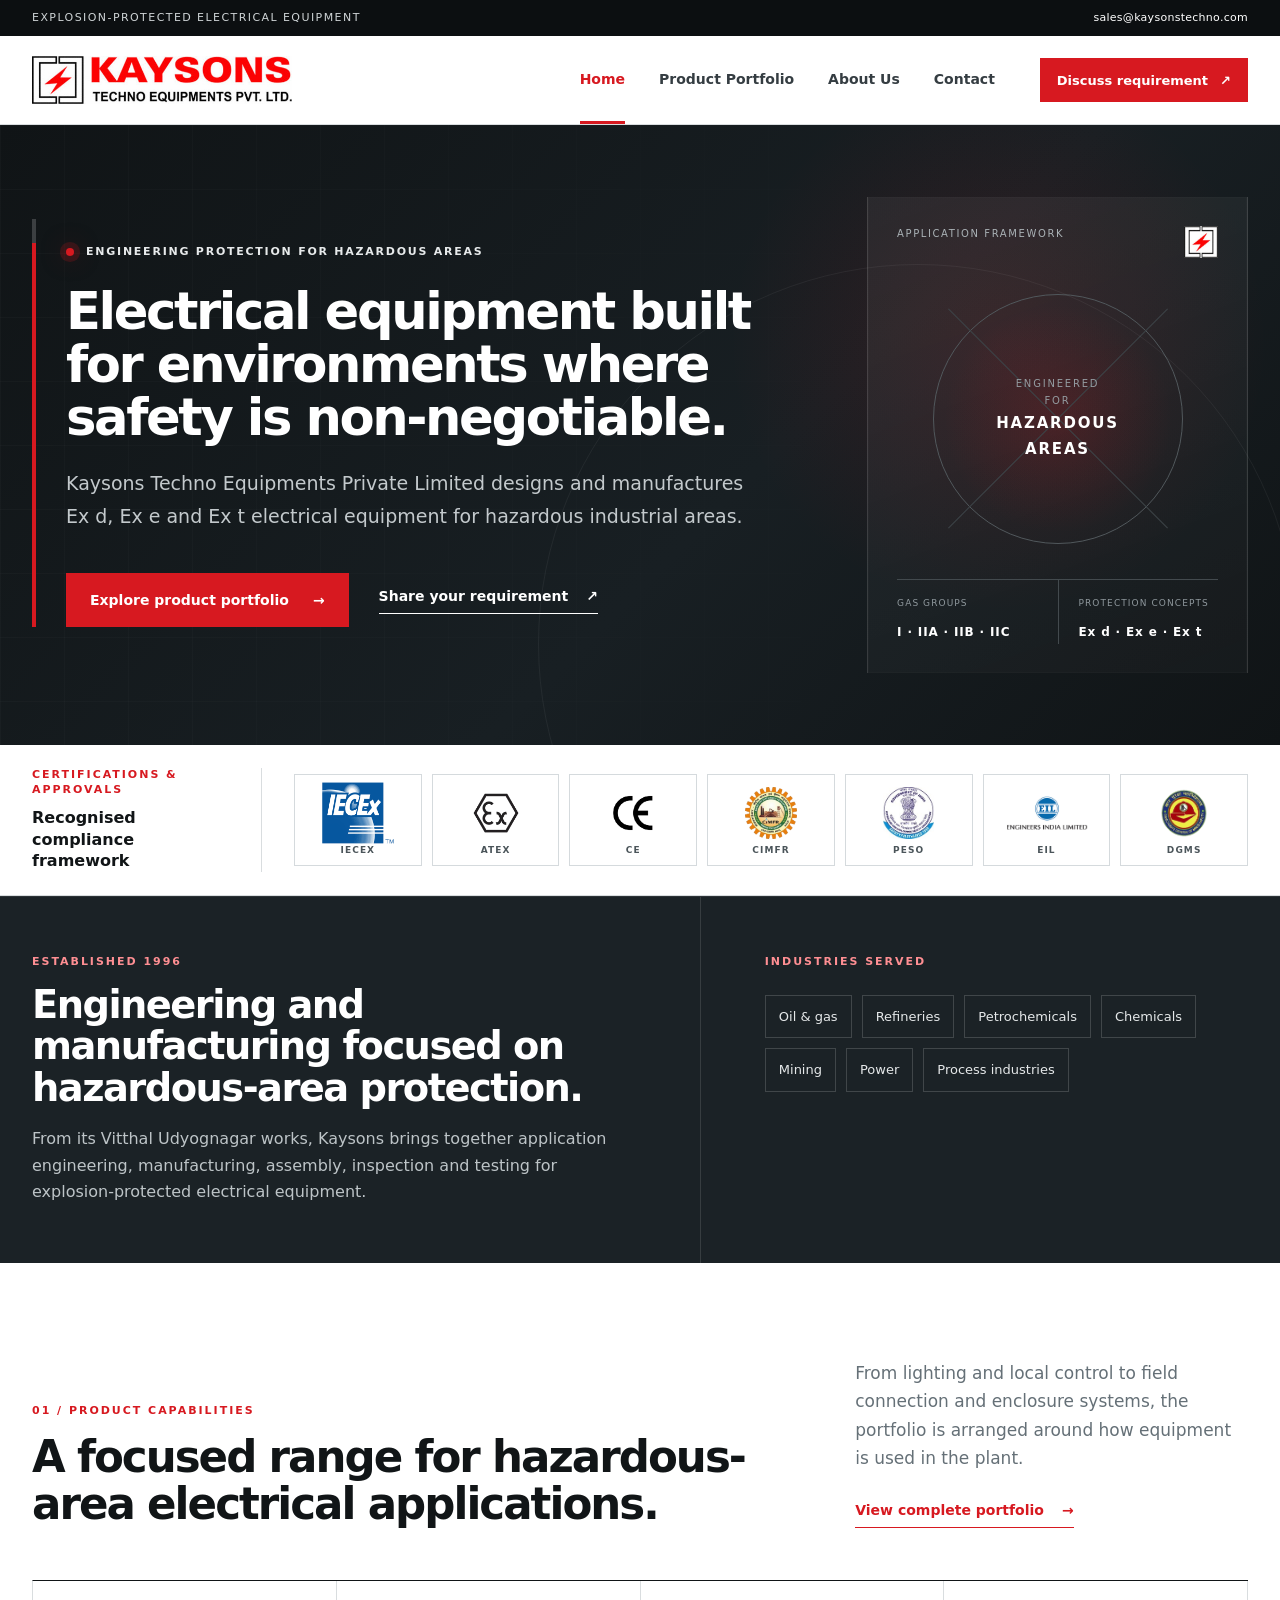
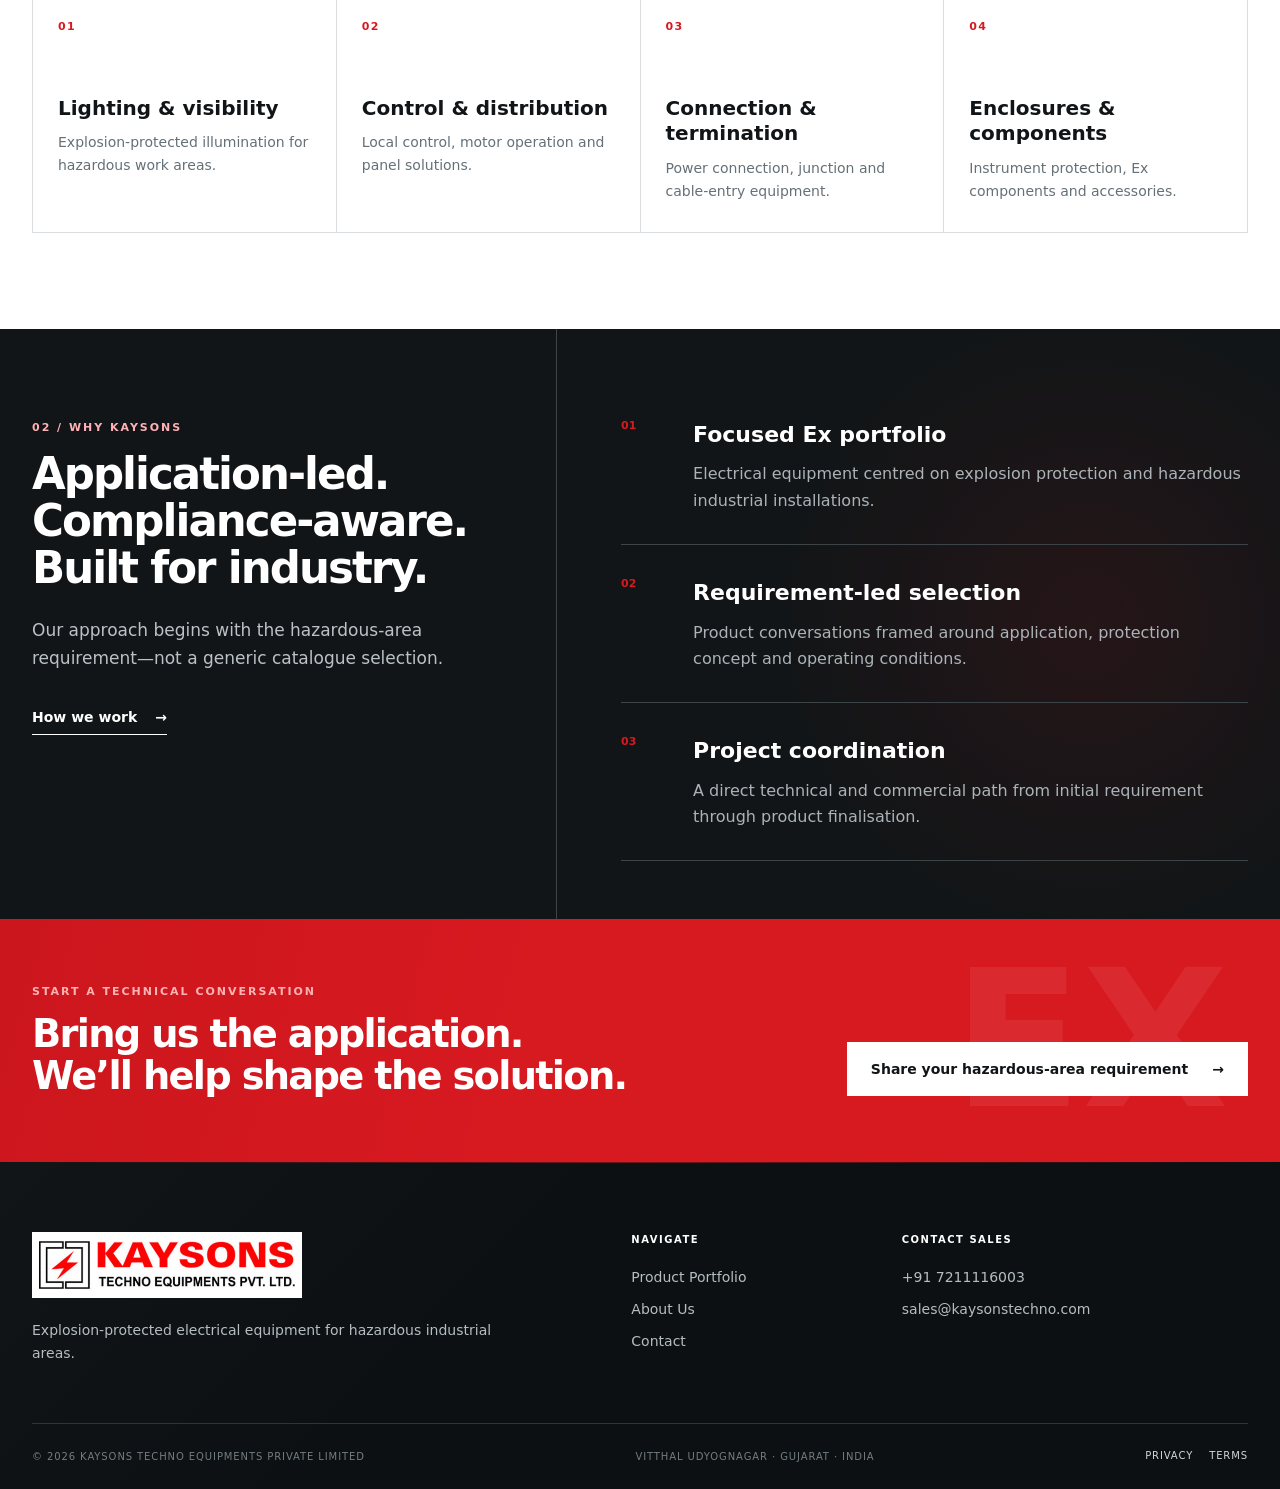
==== commit 2e691828: "final" ====
--- a/index.html
+++ b/index.html
@@ -3,15 +3,12 @@
 <head>
 <meta charset="utf-8">
 <meta name="viewport" content="width=device-width,initial-scale=1">
-<meta name="theme-color" content="#11181b">
-<title>Explosion-Protected Equipment | Kaysons Techno Equipments</title>
+<title>Explosion-Protected Electrical Equipment | Kaysons</title>
 <meta name="description" content="Kaysons Techno Equipments manufactures Ex d, Ex e and Ex t electrical equipment for hazardous areas, including Group I, IIA, IIB and IIC applications.">
 <link rel="canonical" href="https://www.kaysonstechno.com/">
 <link rel="icon" type="image/png" href="kaysons-mark.png">
 <link rel="apple-touch-icon" href="kaysons-mark.png">
-<link rel="preload" href="kaysons-logo.jpg" as="image">
-<link rel="preload" href="kaysons-mark.png" as="image">
-<meta property="og:title" content="Explosion-Protected Equipment | Kaysons Techno Equipments">
+<meta property="og:title" content="Explosion-Protected Electrical Equipment | Kaysons">
 <meta property="og:description" content="Hazardous-area electrical equipment engineered and manufactured in Gujarat, India since 1996.">
 <meta property="og:type" content="website">
 <meta property="og:url" content="https://www.kaysonstechno.com/">
@@ -19,7 +16,7 @@
 <meta name="twitter:card" content="summary">
 <script src="site-config.js"></script>
 <script>
-document.documentElement.classList.add('js');try{if(sessionStorage.getItem('kaysons-loader-seen')==='1')document.documentElement.classList.add('skip-site-loader')}catch(e){}
+try{if(sessionStorage.getItem('kaysons-loader-seen')==='1')document.documentElement.classList.add('skip-site-loader')}catch(e){}
 </script>
 <script type="application/ld+json">
 {"@context":"https://schema.org","@type":"Organization","@id":"https://www.kaysonstechno.com/#organization","name":"Kaysons Techno Equipments Private Limited","url":"https://www.kaysonstechno.com/","logo":"https://www.kaysonstechno.com/kaysons-logo.jpg","foundingDate":"1996-02-13","description":"Manufacturer of explosion-protected electrical equipment for hazardous industrial areas.","email":"sales@kaysonstechno.com","telephone":"+91-2692-235303","address":{"@type":"PostalAddress","streetAddress":"1802/7, Phase IV, G.I.D.C. Estate","addressLocality":"Vitthal Udyognagar","addressRegion":"Gujarat","postalCode":"388121","addressCountry":"IN"},"hasMap":"https://maps.app.goo.gl/dc6hkpB1cHCBP7jx9?g_st=ic"}
@@ -44,10 +41,9 @@
   <header class="site-header">
 <div class="shell header-inner">
     <a class="brand" href="index.html" aria-label="Kaysons Techno Equipments Private Limited home">
-<img src="kaysons-logo.jpg" alt="Kaysons Techno Equipments Private Limited" width="500" height="93" fetchpriority="high">
-</a>
-    <button class="nav-toggle" type="button" aria-expanded="false" aria-controls="primary-navigation"><span></span><span></span><span></span><b>Menu</b></button>
-    <nav class="nav" id="primary-navigation" aria-label="Primary navigation">
+<img src="kaysons-logo.jpg" alt="Kaysons Techno Equipments Private Limited">
+</a>
+    <nav class="nav" aria-label="Primary navigation">
 <a class="active" href="index.html" aria-current="page">Home</a>
 <a class="" href="products.html">Product Portfolio</a>
 <a class="" href="about.html">About Us</a>
@@ -77,29 +73,23 @@
 </div>
     <aside class="hazard-panel" aria-label="Hazardous area engineering focus">
 <div class="hazard-panel-top">
-<span>Hazardous-area capability</span>
-<img src="kaysons-mark.png" alt="" width="99" height="93">
-</div>
-<div class="hazard-panel-heading">
-<small>Protection matrix</small>
-<strong>Built around classified locations.</strong>
+<span>Application framework</span>
+<img src="kaysons-mark.png" alt="">
+</div>
+<div class="hazard-ring">
+<span>ENGINEERED<br>FOR<br>
+<strong>HAZARDOUS<br>AREAS</strong>
+</span>
 </div>
 <div class="hazard-specs">
+<div>
+<small>Gas groups</small>
+<strong>I · IIA · IIB · IIC</strong>
+</div>
 <div>
 <small>Protection concepts</small>
 <strong>Ex d · Ex e · Ex t</strong>
 </div>
-<div>
-<small>Gas groups</small>
-<strong>Group I · IIA · IIB · IIC</strong>
-</div>
-<div>
-<small>Industrial environments</small>
-<strong>Gas · Vapour · Dust</strong>
-</div>
-</div>
-<div class="hazard-flow" aria-hidden="true">
-<span>Requirement</span><i></i><span>Engineering</span><i></i><span>Equipment</span>
 </div>
 </aside>
   </div>
@@ -112,31 +102,31 @@
 </div>
     <div class="approval-marks">
       <div class="approval-mark">
-<img src="approval-iecex.png" alt="IECEx logo" width="900" height="500" decoding="async">
+<img src="approval-iecex.png" alt="IECEx logo">
 <span>IECEx</span>
 </div>
       <div class="approval-mark">
-<img src="approval-atex.webp" alt="ATEX logo" width="400" height="400" decoding="async">
+<img src="approval-atex.webp" alt="ATEX logo">
 <span>ATEX</span>
 </div>
       <div class="approval-mark">
-<img src="approval-ce.webp" alt="CE logo" width="866" height="650" loading="lazy" decoding="async">
+<img src="approval-ce.webp" alt="CE logo">
 <span>CE</span>
 </div>
       <div class="approval-mark">
-<img src="approval-cimfr.png" alt="CIMFR logo" width="319" height="319" loading="lazy" decoding="async">
+<img src="approval-cimfr.png" alt="CIMFR logo">
 <span>CIMFR</span>
 </div>
       <div class="approval-mark">
-<img src="approval-peso.jpg" alt="PESO logo" width="127" height="130" loading="lazy" decoding="async">
+<img src="approval-peso.jpg" alt="PESO logo">
 <span>PESO</span>
 </div>
       <div class="approval-mark">
-<img src="approval-eil.png" alt="EIL logo" width="560" height="280" loading="lazy" decoding="async">
+<img src="approval-eil.png" alt="EIL logo">
 <span>EIL</span>
 </div>
       <div class="approval-mark">
-<img src="approval-dgms.png" alt="DGMS logo" width="221" height="228" loading="lazy" decoding="async">
+<img src="approval-dgms.png" alt="DGMS logo">
 <span>DGMS</span>
 </div>
     </div>
@@ -241,28 +231,20 @@
 </main>
 <footer class="footer">
 <div class="shell footer-grid">
-    <div class="footer-brand">
-<span class="footer-logo-wrap"><img class="footer-logo" src="kaysons-logo.jpg" alt="Kaysons Techno Equipments Private Limited" width="500" height="93" loading="lazy" decoding="async"></span>
+    <div>
+<img class="footer-logo" src="kaysons-logo.jpg" alt="Kaysons Techno Equipments Private Limited">
 <p>Explosion-protected electrical equipment for hazardous industrial areas.</p>
-<div class="footer-protection"><span>Ex d</span><span>Ex e</span><span>Ex t</span></div>
-</div>
-    <div class="footer-column">
+</div>
+    <div>
 <p class="footer-label">Navigate</p>
 <a href="products.html">Product Portfolio</a>
 <a href="about.html">About Us</a>
 <a href="contact.html">Contact</a>
 </div>
-    <div class="footer-column">
+    <div>
 <p class="footer-label">Contact sales</p>
 <a href="tel:+917211116003">+91 7211116003</a>
-<a href="tel:+917211116004">+91 7211116004</a>
-<a href="tel:+917211116005">+91 7211116005</a>
 <a href="mailto:sales@kaysonstechno.com">sales@kaysonstechno.com</a>
-</div>
-    <div class="footer-column footer-location">
-<p class="footer-label">Registered office & works</p>
-<p>1802/7, Phase IV, G.I.D.C. Estate,<br>Vitthal Udyognagar – 388 121,<br>Gujarat, India</p>
-<a href="https://maps.app.goo.gl/dc6hkpB1cHCBP7jx9?g_st=ic" target="_blank" rel="noopener noreferrer">View location ↗</a>
 </div>
   </div>
 <div class="shell footer-bottom">
--- a/styles.css
+++ b/styles.css
@@ -1,49 +1,35 @@
+/* =========================================================
+   KAYSONS TECHNO EQUIPMENTS
+   Professional four-page static website
+   ========================================================= */
+
 :root {
-  --red: #d9141d;
-  --red-deep: #aa0f16;
-  --red-tint: #fff0f1;
-  --coal: #101619;
-  --graphite: #192125;
-  --steel-900: #263136;
-  --steel-700: #4d5a60;
-  --steel-600: #5f6c71;
-  --steel-400: #96a0a4;
-  --line: #d8ddde;
-  --line-dark: rgba(255, 255, 255, 0.14);
-  --paper: #f3f5f4;
-  --paper-warm: #f8f7f4;
+  --red: #d71920;
+  --red-dark: #a70e14;
+  --red-soft: rgba(215, 25, 32, 0.09);
+  --ink: #111517;
+  --ink-2: #1b2226;
+  --ink-3: #2b3439;
+  --muted: #657077;
+  --muted-light: #9ca5aa;
+  --line: #d9dddf;
+  --line-dark: rgba(255, 255, 255, 0.12);
+  --soft: #f3f5f5;
+  --soft-2: #e9eded;
   --white: #ffffff;
-  --success: #126943;
-  --error: #ae2029;
-  --font-body: "Segoe UI Variable", "Segoe UI", Arial, sans-serif;
-  --font-display: Bahnschrift, "DIN Alternate", "Arial Narrow", "Segoe UI", sans-serif;
-  --font-mono: Consolas, "SFMono-Regular", monospace;
-  --shell: 1280px;
-  --header-height: 82px;
-  --shadow-soft: 0 18px 50px rgba(16, 22, 25, 0.08);
-  --shadow-raised: 0 28px 70px rgba(16, 22, 25, 0.15);
-  --ease-out: cubic-bezier(0.2, 0.72, 0.25, 1);
-}
-
-@view-transition {
-  navigation: auto;
-}
-
-::view-transition-old(root) {
-  animation: page-leave 150ms ease both;
-}
-
-::view-transition-new(root) {
-  animation: page-enter 260ms var(--ease-out) both;
-}
-
-@keyframes page-leave {
-  to { opacity: 0; transform: translateY(-3px); }
-}
-
-@keyframes page-enter {
-  from { opacity: 0; transform: translateY(7px); }
-}
+
+  --shell: min(1240px, calc(100% - 64px));
+  --shadow-sm: 0 8px 28px rgba(15, 20, 23, 0.07);
+  --shadow-md: 0 18px 50px rgba(15, 20, 23, 0.11);
+  --shadow-lg: 0 30px 80px rgba(15, 20, 23, 0.16);
+
+  --ease: cubic-bezier(0.22, 1, 0.36, 1);
+  --header-height: 88px;
+}
+
+/* =========================================================
+   RESET
+   ========================================================= */
 
 *,
 *::before,
@@ -52,42 +38,46 @@
 }
 
 html {
-  color-scheme: light;
   scroll-behavior: smooth;
-  scroll-padding-top: calc(var(--header-height) + 28px);
-  background: var(--coal);
+  text-rendering: optimizeLegibility;
 }
 
 body {
-  min-width: 320px;
   margin: 0;
-  color: var(--coal);
+  color: var(--ink);
   background: var(--white);
-  font-family: var(--font-body);
+  font-family:
+    Inter,
+    ui-sans-serif,
+    system-ui,
+    -apple-system,
+    BlinkMacSystemFont,
+    "Segoe UI",
+    Arial,
+    Helvetica,
+    sans-serif;
   font-size: 17px;
-  font-weight: 400;
   line-height: 1.65;
   -webkit-font-smoothing: antialiased;
-  text-rendering: optimizeLegibility;
-}
-
-body.nav-open {
+  overflow-x: hidden;
+}
+
+body.is-loading {
   overflow: hidden;
 }
 
-body.is-loading .back-to-top {
-  opacity: 0;
-  pointer-events: none;
-}
-
-main {
-  overflow: clip;
-}
-
-img,
-svg {
-  display: block;
-  max-width: 100%;
+html.skip-site-loader .site-loader {
+  display: none !important;
+}
+
+html.skip-site-loader body.is-loading {
+  overflow-x: hidden;
+  overflow-y: auto;
+}
+
+body::selection {
+  color: var(--white);
+  background: var(--red);
 }
 
 a {
@@ -95,136 +85,75 @@
   text-decoration: none;
 }
 
-a,
+img {
+  display: block;
+  max-width: 100%;
+}
+
 button,
 input,
-select,
-textarea {
-  touch-action: manipulation;
+textarea,
+select {
+  font: inherit;
 }
 
 button,
-input,
-select,
-textarea {
-  color: inherit;
-  font: inherit;
-}
-
-button,
-select {
-  cursor: pointer;
-}
-
-button:disabled,
-select:disabled {
-  cursor: not-allowed;
-}
-
-p,
-h1,
-h2,
-h3,
-blockquote {
-  margin-top: 0;
-}
-
-p {
-  margin-bottom: 0;
-  color: var(--steel-700);
-}
-
-h1,
-h2,
-h3 {
-  margin-bottom: 0;
-  color: inherit;
-  font-family: var(--font-display);
-  font-weight: 600;
-  letter-spacing: -0.025em;
-  text-wrap: balance;
-}
-
-h1 {
-  font-size: clamp(2.65rem, 3.9vw, 3.65rem);
-  line-height: 1.06;
-}
-
-h2 {
-  font-size: clamp(2rem, 2.75vw, 2.65rem);
-  line-height: 1.12;
-}
-
-h3 {
-  font-size: clamp(1.18rem, 1.45vw, 1.4rem);
-  line-height: 1.25;
-}
-
-strong {
-  font-weight: 650;
-}
-
-address {
-  font-style: normal;
-}
-
-::selection {
+a {
+  -webkit-tap-highlight-color: transparent;
+}
+
+main {
+  overflow: clip;
+}
+
+.shell {
+  width: var(--shell);
+  margin-inline: auto;
+}
+
+/* =========================================================
+   ACCESSIBILITY
+   ========================================================= */
+
+.skip-link {
+  position: fixed;
+  z-index: 1000;
+  top: 12px;
+  left: 12px;
+  padding: 12px 16px;
   color: var(--white);
   background: var(--red);
-}
-
-:focus-visible {
-  outline: 3px solid var(--red);
-  outline-offset: 4px;
-}
-
-.shell {
-  width: min(var(--shell), calc(100% - 96px));
-  margin-inline: auto;
-}
-
-.section {
-  padding-block: 104px;
-}
-
-.skip-link {
-  position: fixed;
-  z-index: 10001;
-  top: 12px;
-  left: 12px;
-  padding: 11px 17px;
-  color: var(--white);
-  background: var(--red);
-  font-size: 0.84rem;
-  font-weight: 650;
-  transform: translateY(-160%);
-  transition: transform 180ms ease;
+  font-size: 13px;
+  font-weight: 800;
+  transform: translateY(-140%);
+  transition: transform 0.25s ease;
 }
 
 .skip-link:focus {
   transform: translateY(0);
 }
 
-/* Branded first-visit loader */
+:focus-visible {
+  outline: 3px solid rgba(215, 25, 32, 0.34);
+  outline-offset: 4px;
+}
+
+/* =========================================================
+   PAGE LOAD + SCROLL PROGRESS
+   ========================================================= */
+
 .site-loader {
   position: fixed;
-  z-index: 10000;
+  z-index: 9999;
   inset: 0;
   display: grid;
   place-items: center;
-  color: var(--white);
-  background:
-    linear-gradient(rgba(255, 255, 255, 0.025) 1px, transparent 1px),
-    linear-gradient(90deg, rgba(255, 255, 255, 0.025) 1px, transparent 1px),
-    var(--coal);
-  background-size: 48px 48px;
-  opacity: 1;
-  visibility: visible;
-  transition: opacity 320ms ease, visibility 320ms ease;
-  animation: loader-failsafe 0s 2s forwards;
-}
-
-.skip-site-loader .site-loader,
+  background: var(--ink);
+  transition:
+    opacity 0.55s var(--ease),
+    visibility 0.55s var(--ease);
+}
+
 .site-loader.is-hidden {
   opacity: 0;
   visibility: hidden;
@@ -232,702 +161,768 @@
 }
 
 .site-loader-inner {
-  position: relative;
   display: grid;
+  gap: 18px;
   justify-items: center;
-  width: min(500px, calc(100% - 48px));
-  padding-bottom: 28px;
-}
-
-.site-loader-inner::after {
+}
+
+.site-loader-mark {
+  width: 62px;
+  height: 62px;
+  border: 2px solid rgba(255, 255, 255, 0.15);
+  border-top-color: var(--red);
+  border-radius: 50%;
+  animation: loader-spin 0.9s linear infinite;
+}
+
+.site-loader-text {
+  color: rgba(255, 255, 255, 0.72);
+  letter-spacing: 0.19em;
+  text-transform: uppercase;
+  font-size: 10px;
+  font-weight: 800;
+}
+
+@keyframes loader-spin {
+  to {
+    transform: rotate(360deg);
+  }
+}
+
+.scroll-progress {
+  position: fixed;
+  z-index: 200;
+  top: 0;
+  left: 0;
+  width: 100%;
+  height: 3px;
+  pointer-events: none;
+}
+
+.scroll-progress-bar {
+  width: 100%;
+  height: 100%;
+  background: linear-gradient(90deg, var(--red), #ff5b61);
+  transform: scaleX(0);
+  transform-origin: left;
+  box-shadow: 0 0 18px rgba(215, 25, 32, 0.55);
+}
+
+/* =========================================================
+   UTILITY BAR
+   ========================================================= */
+
+.utility-bar {
+  position: relative;
+  z-index: 90;
+  color: #cfd4d6;
+  background: #0c0f11;
+  letter-spacing: 0.13em;
+  text-transform: uppercase;
+  font-size: 11px;
+}
+
+.utility-inner {
+  min-height: 36px;
+  display: flex;
+  align-items: center;
+  justify-content: space-between;
+  gap: 24px;
+}
+
+.utility-inner a {
+  position: relative;
+  color: var(--white);
+  text-transform: none;
+  letter-spacing: 0.025em;
+  transition: color 0.25s ease;
+}
+
+.utility-inner a::after {
+  content: "";
+  position: absolute;
+  right: 0;
+  bottom: -3px;
+  left: 0;
+  height: 1px;
+  background: var(--red);
+  transform: scaleX(0);
+  transform-origin: right;
+  transition: transform 0.35s var(--ease);
+}
+
+.utility-inner a:hover {
+  color: #ffb6b9;
+}
+
+.utility-inner a:hover::after {
+  transform: scaleX(1);
+  transform-origin: left;
+}
+
+/* =========================================================
+   HEADER
+   ========================================================= */
+
+.site-header {
+  position: sticky;
+  z-index: 80;
+  top: 0;
+  width: 100%;
+  border-bottom: 1px solid var(--line);
+  background: rgba(255, 255, 255, 0.97);
+  transition:
+    box-shadow 0.35s ease,
+    background 0.35s ease,
+    border-color 0.35s ease;
+}
+
+.site-header.is-scrolled {
+  border-color: rgba(215, 25, 32, 0.08);
+  background: rgba(255, 255, 255, 0.91);
+  box-shadow: 0 12px 38px rgba(13, 18, 21, 0.08);
+  backdrop-filter: blur(18px);
+  -webkit-backdrop-filter: blur(18px);
+}
+
+.header-inner {
+  min-height: var(--header-height);
+  display: flex;
+  align-items: center;
+  gap: 28px;
+  transition: min-height 0.35s var(--ease);
+}
+
+.site-header.is-scrolled .header-inner {
+  min-height: 72px;
+}
+
+.brand {
+  width: 260px;
+  flex: none;
+}
+
+.brand img {
+  width: 100%;
+  height: 62px;
+  object-fit: contain;
+  object-position: left center;
+  transition:
+    height 0.35s var(--ease),
+    transform 0.35s var(--ease);
+}
+
+.brand:hover img {
+  transform: scale(1.015);
+}
+
+.site-header.is-scrolled .brand img {
+  height: 52px;
+}
+
+.nav {
+  min-width: 0;
+  margin-left: auto;
+  align-self: stretch;
+  display: flex;
+  align-items: stretch;
+}
+
+.nav a {
+  position: relative;
+  display: flex;
+  align-items: center;
+  padding: 0 17px;
+  color: #353d42;
+  font-size: 14px;
+  font-weight: 750;
+  transition:
+    color 0.25s ease,
+    background 0.25s ease;
+}
+
+.nav a::after {
+  content: "";
+  position: absolute;
+  right: 17px;
+  bottom: 0;
+  left: 17px;
+  height: 3px;
+  background: var(--red);
+  transform: scaleX(0);
+  transform-origin: right;
+  transition: transform 0.36s var(--ease);
+}
+
+.nav a:hover,
+.nav a.active {
+  color: var(--red);
+}
+
+.nav a:hover::after,
+.nav a.active::after {
+  transform: scaleX(1);
+  transform-origin: left;
+}
+
+/* =========================================================
+   BUTTONS + LINKS
+   ========================================================= */
+
+.button {
+  position: relative;
+  isolation: isolate;
+  min-height: 54px;
+  padding: 0 23px;
+  display: inline-flex;
+  align-items: center;
+  justify-content: space-between;
+  gap: 24px;
+  overflow: hidden;
+  border: 1px solid var(--red);
+  color: var(--white);
+  background: var(--red);
+  cursor: pointer;
+  font-size: 14px;
+  font-weight: 820;
+  line-height: 1;
+  transition:
+    color 0.35s ease,
+    border-color 0.35s ease,
+    transform 0.35s var(--ease),
+    box-shadow 0.35s ease;
+}
+
+.button::before {
+  content: "";
+  position: absolute;
+  z-index: -1;
+  inset: 0;
+  background: var(--red-dark);
+  transform: scaleX(0);
+  transform-origin: right;
+  transition: transform 0.42s var(--ease);
+}
+
+.button:hover {
+  border-color: var(--red-dark);
+  transform: translateY(-3px);
+  box-shadow: 0 13px 28px rgba(215, 25, 32, 0.24);
+}
+
+.button:hover::before {
+  transform: scaleX(1);
+  transform-origin: left;
+}
+
+.button span {
+  display: inline-block;
+  transition: transform 0.35s var(--ease);
+}
+
+.button:hover span {
+  transform: translateX(5px);
+}
+
+.button-small {
+  min-height: 44px;
+  padding: 0 16px;
+  gap: 12px;
+  font-size: 13px;
+}
+
+.button-light {
+  min-width: 250px;
+  color: var(--ink);
+  background: var(--white);
+  border-color: var(--white);
+}
+
+.button-light::before {
+  background: var(--ink);
+}
+
+.button-light:hover {
+  color: var(--white);
+  border-color: var(--ink);
+  box-shadow: 0 14px 30px rgba(0, 0, 0, 0.18);
+}
+
+.text-link {
+  position: relative;
+  display: inline-flex;
+  align-items: center;
+  gap: 18px;
+  padding-bottom: 6px;
+  color: var(--red);
+  font-size: 14px;
+  font-weight: 820;
+}
+
+.text-link::after {
+  content: "";
+  position: absolute;
+  right: 0;
+  bottom: 0;
+  left: 0;
+  height: 1px;
+  background: currentColor;
+  transform-origin: left;
+  transition: transform 0.35s var(--ease);
+}
+
+.text-link span {
+  display: inline-block;
+  transition: transform 0.35s var(--ease);
+}
+
+.text-link:hover::after {
+  transform: scaleX(0.72);
+}
+
+.text-link:hover span {
+  transform: translateX(6px);
+}
+
+.text-link-light {
+  color: var(--white);
+}
+
+/* =========================================================
+   TYPOGRAPHY
+   ========================================================= */
+
+.eyebrow,
+.section-index {
+  display: block;
+  color: var(--red);
+  letter-spacing: 0.18em;
+  text-transform: uppercase;
+  font-size: 11px;
+  font-weight: 850;
+  line-height: 1.35;
+}
+
+.section-index-light,
+.eyebrow-light {
+  color: #ffb2b5;
+}
+
+.section {
+  padding-block: 96px;
+}
+
+.section-heading {
+  margin-bottom: 52px;
+}
+
+.split-heading {
+  display: grid;
+  grid-template-columns: 1.4fr 0.75fr;
+  align-items: end;
+  gap: 90px;
+}
+
+.split-heading h2,
+.industries-grid h2,
+.why-title-block h2,
+.cta-grid h2,
+.capability-title h2 {
+  margin: 15px 0 0;
+  letter-spacing: -0.045em;
+  font-size: clamp(34px, 3.4vw, 50px);
+  line-height: 1.08;
+  font-weight: 740;
+}
+
+.split-heading > div:last-child > p,
+.split-heading > p {
+  margin: 0 0 23px;
+  color: var(--muted);
+  font-size: 17px;
+}
+
+/* =========================================================
+   HOME HERO
+   ========================================================= */
+
+.home-hero {
+  position: relative;
+  overflow: hidden;
+  color: var(--white);
+  background:
+    radial-gradient(circle at 78% 35%, rgba(215, 25, 32, 0.13), transparent 25%),
+    linear-gradient(135deg, #101416 0%, #181f23 58%, #101416 100%);
+}
+
+.home-hero::after {
+  content: "";
+  position: absolute;
+  inset: auto -12% -45% 42%;
+  width: 760px;
+  height: 760px;
+  border: 1px solid rgba(255, 255, 255, 0.055);
+  border-radius: 50%;
+  pointer-events: none;
+}
+
+.hero-grid-bg {
+  position: absolute;
+  inset: 0;
+  opacity: 0.2;
+  background-image:
+    linear-gradient(rgba(255, 255, 255, 0.11) 1px, transparent 1px),
+    linear-gradient(90deg, rgba(255, 255, 255, 0.11) 1px, transparent 1px);
+  background-size: 64px 64px;
+  mask-image: linear-gradient(90deg, #000, transparent 78%);
+  -webkit-mask-image: linear-gradient(90deg, #000, transparent 78%);
+  animation: hero-grid 18s linear infinite;
+}
+
+@keyframes hero-grid {
+  to {
+    background-position: 64px 64px;
+  }
+}
+
+.home-hero-grid {
+  position: relative;
+  min-height: 620px;
+  padding-block: 72px;
+  display: grid;
+  grid-template-columns: minmax(0, 1.45fr) minmax(330px, 0.72fr);
+  align-items: center;
+  gap: 68px;
+}
+
+.hero-content {
+  position: relative;
+  padding-left: 30px;
+  border-left: 4px solid var(--red);
+}
+
+.hero-content::before {
+  content: "";
+  position: absolute;
+  top: -24px;
+  left: -4px;
+  width: 4px;
+  height: 24px;
+  background: rgba(255, 255, 255, 0.18);
+}
+
+.hero-kicker {
+  display: flex;
+  align-items: center;
+  gap: 12px;
+  color: #e7eaeb;
+  letter-spacing: 0.16em;
+  text-transform: uppercase;
+  font-size: 11px;
+  font-weight: 780;
+}
+
+.hero-kicker i {
+  width: 8px;
+  height: 8px;
+  flex: none;
+  background: var(--red);
+  border-radius: 50%;
+  box-shadow:
+    0 0 0 6px rgba(215, 25, 32, 0.18),
+    0 0 24px rgba(215, 25, 32, 0.5);
+  animation: hazard-pulse 2.2s ease-in-out infinite;
+}
+
+@keyframes hazard-pulse {
+  50% {
+    box-shadow:
+      0 0 0 10px rgba(215, 25, 32, 0.04),
+      0 0 30px rgba(215, 25, 32, 0.75);
+  }
+}
+
+.hero-content h1 {
+  max-width: 800px;
+  margin: 23px 0;
+  letter-spacing: -0.047em;
+  font-size: clamp(40px, 4vw, 60px);
+  font-weight: 730;
+  line-height: 1.04;
+}
+
+.hero-content p {
+  max-width: 700px;
+  margin: 0;
+  color: #c3c9cc;
+  font-size: 19px;
+  line-height: 1.72;
+}
+
+.hero-actions {
+  margin-top: 40px;
+  display: flex;
+  align-items: center;
+  gap: 30px;
+}
+
+.hazard-panel {
+  position: relative;
+  align-self: stretch;
+  min-height: 460px;
+  padding: 29px;
+  display: flex;
+  flex-direction: column;
+  justify-content: space-between;
+  background:
+    linear-gradient(160deg, rgba(255, 255, 255, 0.055), rgba(255, 255, 255, 0.018));
+  border-right: 1px solid rgba(255, 255, 255, 0.13);
+  border-left: 1px solid rgba(255, 255, 255, 0.13);
+  box-shadow: inset 0 0 0 1px rgba(255, 255, 255, 0.015);
+  overflow: hidden;
+}
+
+.hazard-panel::before {
+  content: "";
+  position: absolute;
+  inset: 0;
+  background: linear-gradient(
+    120deg,
+    transparent 38%,
+    rgba(255, 255, 255, 0.055) 50%,
+    transparent 62%
+  );
+  transform: translateX(-120%);
+  animation: panel-scan 7s ease-in-out infinite;
+}
+
+@keyframes panel-scan {
+  40%,
+  100% {
+    transform: translateX(120%);
+  }
+}
+
+.hazard-panel-top {
+  position: relative;
+  z-index: 1;
+  display: flex;
+  justify-content: space-between;
+  color: #aab2b6;
+  letter-spacing: 0.16em;
+  text-transform: uppercase;
+  font-size: 10px;
+}
+
+.hazard-panel-top img {
+  width: 34px;
+  height: 32px;
+  object-fit: contain;
+  background: var(--white);
+}
+
+.hazard-ring {
+  position: relative;
+  width: 250px;
+  aspect-ratio: 1;
+  align-self: center;
+  display: grid;
+  place-items: center;
+  text-align: center;
+  border: 1px solid #51585c;
+  border-radius: 50%;
+  background:
+    radial-gradient(circle, rgba(215, 25, 32, 0.16), transparent 65%);
+  animation: ring-float 5s ease-in-out infinite;
+}
+
+@keyframes ring-float {
+  50% {
+    transform: translateY(-8px);
+  }
+}
+
+.hazard-ring::before,
+.hazard-ring::after {
+  content: "";
+  position: absolute;
+  width: 310px;
+  border-top: 1px solid #3d4448;
+}
+
+.hazard-ring::before {
+  transform: rotate(45deg);
+}
+
+.hazard-ring::after {
+  transform: rotate(-45deg);
+}
+
+.hazard-ring span {
+  position: relative;
+  z-index: 1;
+  color: #949ca1;
+  letter-spacing: 0.18em;
+  font-size: 10px;
+  line-height: 1.75;
+}
+
+.hazard-ring strong {
+  color: var(--white);
+  letter-spacing: 0.12em;
+  font-size: 15px;
+}
+
+.hazard-specs {
+  position: relative;
+  z-index: 1;
+  display: grid;
+  grid-template-columns: 1fr 1fr;
+  border-top: 1px solid #434a4e;
+}
+
+.hazard-specs div {
+  padding-top: 16px;
+}
+
+.hazard-specs div + div {
+  padding-left: 20px;
+  border-left: 1px solid #434a4e;
+}
+
+.hazard-specs small {
+  display: block;
+  margin-bottom: 5px;
+  color: #8f989d;
+  letter-spacing: 0.12em;
+  text-transform: uppercase;
+  font-size: 9px;
+}
+
+.hazard-specs strong {
+  letter-spacing: 0.07em;
+  font-size: 12px;
+}
+
+/* =========================================================
+   APPROVAL LOGOS
+   ========================================================= */
+
+.approval-strip {
+  position: relative;
+  border-bottom: 1px solid var(--line);
+  background: var(--white);
+}
+
+.approval-inner {
+  min-height: 150px;
+  display: grid;
+  grid-template-columns: 230px 1fr;
+  align-items: center;
+  gap: 32px;
+}
+
+.approval-intro {
+  padding-right: 28px;
+  border-right: 1px solid var(--line);
+}
+
+.approval-intro strong {
+  display: block;
+  margin-top: 9px;
+  font-size: 16px;
+  line-height: 1.35;
+}
+
+.approval-marks {
+  display: grid;
+  grid-template-columns: repeat(7, minmax(82px, 1fr));
+  align-items: stretch;
+  gap: 10px;
+}
+
+.approval-mark {
+  position: relative;
+  min-width: 0;
+  min-height: 92px;
+  padding: 10px 8px 8px;
+  display: flex;
+  flex-direction: column;
+  align-items: center;
+  justify-content: center;
+  gap: 7px;
+  overflow: hidden;
+  color: #4b555a;
+  background: var(--white);
+  border: 1px solid #d5dadd;
+  letter-spacing: 0.12em;
+  text-transform: uppercase;
+  font-size: 9px;
+  font-weight: 900;
+  line-height: 1;
+  transition:
+    transform 0.35s var(--ease),
+    box-shadow 0.35s ease,
+    border-color 0.35s ease;
+}
+
+.approval-mark::after {
+  content: "";
   position: absolute;
   right: 0;
   bottom: 0;
   left: 0;
   height: 2px;
-  content: "";
-  background: linear-gradient(90deg, var(--red) 0 45%, rgba(255,255,255,.16) 45% 100%);
-  transform-origin: left;
-  animation: loader-line 820ms var(--ease-out) infinite alternate;
-}
-
-.site-loader-mark {
-  width: 76px;
-  aspect-ratio: 1;
-  margin-bottom: 22px;
-  border: 8px solid var(--white);
-  background: var(--white) url("kaysons-mark.png") center / contain no-repeat;
-  box-shadow: 0 20px 55px rgba(0,0,0,.34);
-}
-
-.site-loader-text {
-  font-family: var(--font-mono);
-  font-size: 0.72rem;
-  font-weight: 600;
-  letter-spacing: 0.2em;
-  line-height: 1.5;
-  text-align: center;
-  text-transform: uppercase;
-}
-
-@keyframes loader-line {
-  from { transform: scaleX(.16); }
-  to { transform: scaleX(1); }
-}
-
-@keyframes loader-failsafe {
-  to { opacity: 0; visibility: hidden; pointer-events: none; }
-}
-
-.scroll-progress {
-  position: fixed;
-  z-index: 9999;
-  top: 0;
-  right: 0;
-  left: 0;
-  height: 3px;
-  pointer-events: none;
-}
-
-.scroll-progress-bar {
-  display: block;
-  width: 100%;
-  height: 100%;
   background: var(--red);
   transform: scaleX(0);
-  transform-origin: left;
-}
-
-/* Utility and primary navigation */
-.utility-bar {
-  position: relative;
-  z-index: 50;
-  color: #ced4d6;
-  background: var(--coal);
-}
-
-.utility-inner {
-  display: flex;
-  align-items: center;
-  justify-content: space-between;
-  min-height: 34px;
-  font-family: var(--font-mono);
-  font-size: 0.66rem;
-  font-weight: 600;
-  letter-spacing: 0.09em;
-  text-transform: uppercase;
-}
-
-.utility-inner a {
-  display: inline-flex;
-  align-items: center;
-  min-height: 30px;
-  color: var(--white);
-  transition: color 180ms ease;
-}
-
-.utility-inner a:hover {
-  color: #ff7c82;
-}
-
-.site-header {
-  position: sticky;
-  z-index: 100;
-  top: 0;
-  min-height: var(--header-height);
-  border-bottom: 1px solid rgba(16, 22, 25, .12);
-  background: rgba(255, 255, 255, .98);
-  transition: box-shadow 220ms ease, background 220ms ease;
-}
-
-@supports (backdrop-filter: blur(14px)) {
-  .site-header {
-    background: rgba(255, 255, 255, .94);
-    backdrop-filter: blur(14px) saturate(140%);
-  }
-}
-
-.site-header.is-scrolled {
-  box-shadow: 0 10px 32px rgba(16, 22, 25, .09);
-}
-
-.header-inner {
-  display: grid;
-  grid-template-columns: minmax(228px, 268px) minmax(410px, 1fr) auto;
-  align-items: center;
-  gap: clamp(28px, 3.2vw, 52px);
-  min-height: var(--header-height);
-}
-
-.brand {
-  display: flex;
-  align-items: center;
-  width: 100%;
-  max-width: 268px;
-}
-
-.brand img {
-  width: 100%;
-  height: auto !important;
-  aspect-ratio: 500 / 93;
-  object-fit: contain;
-}
-
-.nav {
-  display: flex;
-  align-self: stretch;
-  align-items: center;
-  justify-content: flex-end;
-  gap: clamp(24px, 2.4vw, 40px);
-  min-width: 0;
-}
-
-.nav a {
-  position: relative;
-  display: inline-flex;
-  align-items: center;
-  min-height: 46px;
-  color: #303b3f;
-  font-size: 0.88rem;
-  font-weight: 600;
-  letter-spacing: 0.01em;
-  white-space: nowrap;
-  transition: color 180ms ease;
-}
-
-.nav a::after {
-  position: absolute;
-  right: 0;
-  bottom: -1px;
-  left: 0;
-  height: 3px;
-  content: "";
-  background: var(--red);
-  transform: scaleX(0);
-  transform-origin: right;
-  transition: transform 240ms var(--ease-out);
-}
-
-.nav a:hover,
-.nav a.active {
-  color: var(--coal);
-}
-
-.nav a:hover::after,
-.nav a.active::after {
+  transition: transform 0.35s var(--ease);
+}
+
+.approval-mark:hover {
+  z-index: 2;
+  transform: translateY(-5px);
+  border-color: rgba(215, 25, 32, 0.38);
+  box-shadow: var(--shadow-sm);
+}
+
+.approval-mark:hover::after {
   transform: scaleX(1);
-  transform-origin: left;
-}
-
-/* Strictly hidden on desktop; enabled only in the mobile media query. */
-.nav-toggle,
-.js .nav-toggle {
-  display: none !important;
-}
-
-.nav-toggle {
-  position: relative;
-  width: 48px;
-  height: 48px;
-  padding: 0;
-  border: 1px solid var(--line);
-  color: var(--coal);
-  background: var(--white);
-}
-
-.nav-toggle span {
-  position: absolute;
-  left: 13px;
-  width: 20px;
-  height: 2px;
-  background: currentColor;
-  transition: transform 220ms var(--ease-out), opacity 160ms ease;
-}
-
-.nav-toggle span:nth-child(1) { transform: translateY(-6px); }
-.nav-toggle span:nth-child(3) { transform: translateY(6px); }
-
-.nav-toggle b {
-  position: absolute;
-  width: 1px;
-  height: 1px;
-  overflow: hidden;
-  clip: rect(0 0 0 0);
-}
-
-.nav-open .nav-toggle span:nth-child(1) { transform: rotate(45deg); }
-.nav-open .nav-toggle span:nth-child(2) { opacity: 0; }
-.nav-open .nav-toggle span:nth-child(3) { transform: rotate(-45deg); }
-
-.button {
-  display: inline-flex;
-  align-items: center;
-  justify-content: center;
-  gap: 13px;
-  min-height: 50px;
-  padding: 13px 21px;
-  border: 1px solid var(--red);
-  color: var(--white);
-  background: var(--red);
-  font-size: 0.86rem;
-  font-weight: 650;
-  letter-spacing: 0.01em;
-  line-height: 1.2;
-  text-align: center;
-  transition: color 200ms ease, background 200ms ease, border-color 200ms ease, transform 220ms var(--ease-out), box-shadow 220ms ease;
-}
-
-.button:hover {
-  border-color: var(--coal);
-  background: var(--coal);
-  box-shadow: 0 12px 26px rgba(16, 22, 25, .16);
-  transform: translateY(-2px);
-}
-
-.button-small {
-  min-height: 44px;
-  padding: 10px 16px;
-  font-size: 0.78rem;
-}
-
-.button-light {
-  border-color: var(--white);
-  color: var(--coal);
-  background: var(--white);
-}
-
-.button-light:hover {
-  border-color: var(--coal);
-  color: var(--white);
-  background: var(--coal);
-}
-
-.text-link {
-  display: inline-flex;
-  align-items: center;
-  gap: 11px;
-  min-height: 44px;
-  color: var(--coal);
-  font-size: 0.84rem;
-  font-weight: 650;
-}
-
-.text-link span {
-  color: var(--red);
-  transition: transform 180ms var(--ease-out);
-}
-
-.text-link:hover span {
-  transform: translateX(5px);
-}
-
-.text-link-light {
-  color: var(--white);
-}
-
-/* Labels and section headings */
-.section-index,
-.eyebrow,
-.category-label {
-  display: inline-block;
-  color: var(--red);
-  font-family: var(--font-mono);
-  font-size: 0.68rem;
-  font-weight: 600;
-  letter-spacing: 0.15em;
-  line-height: 1.5;
-  text-transform: uppercase;
-}
-
-.section-index-light,
-.eyebrow-light {
-  color: #ff8990;
-}
-
-.section-heading {
-  margin-bottom: 48px;
-}
-
-.compact-heading {
-  margin-bottom: 42px;
-}
-
-.split-heading {
-  display: grid;
-  grid-template-columns: minmax(0, 1.25fr) minmax(310px, .65fr);
-  align-items: end;
-  gap: clamp(58px, 9vw, 145px);
-}
-
-.split-heading h2 {
-  max-width: 760px;
-  margin-top: 12px;
-}
-
-.split-heading p {
-  margin-bottom: 13px;
-  font-size: 1rem;
-}
-
-/* Home hero */
-.home-hero {
-  position: relative;
-  min-height: 660px;
-  overflow: hidden;
-  color: var(--white);
-  background:
-    radial-gradient(circle at 82% 18%, rgba(217,20,29,.17), transparent 27%),
-    linear-gradient(128deg, #0d1214 0%, #182125 72%, #101619 100%);
-}
-
-.home-hero::after {
-  position: absolute;
-  right: -220px;
-  bottom: -420px;
-  width: 790px;
-  height: 790px;
-  border: 1px solid rgba(255,255,255,.06);
-  border-radius: 50%;
-  content: "";
-  box-shadow: 0 0 0 90px rgba(255,255,255,.018), 0 0 0 190px rgba(255,255,255,.012);
-  pointer-events: none;
-}
-
-.hero-grid-bg {
-  position: absolute;
-  inset: 0;
-  pointer-events: none;
-  background:
-    linear-gradient(rgba(255,255,255,.035) 1px, transparent 1px),
-    linear-gradient(90deg, rgba(255,255,255,.035) 1px, transparent 1px);
-  background-size: 64px 64px;
-  mask-image: linear-gradient(90deg, #000 0 58%, transparent 90%);
-  -webkit-mask-image: linear-gradient(90deg, #000 0 58%, transparent 90%);
-  animation: grid-drift 22s linear infinite;
-}
-
-@keyframes grid-drift {
-  to { background-position: 64px 64px; }
-}
-
-.home-hero-grid {
-  position: relative;
-  z-index: 1;
-  display: grid;
-  grid-template-columns: minmax(0, 1.28fr) minmax(390px, .72fr);
-  align-items: center;
-  gap: clamp(64px, 8vw, 118px);
-  min-height: 660px;
-  padding-block: 80px;
-}
-
-.hero-content {
-  position: relative;
-  max-width: 800px;
-  padding-left: 28px;
-  border-left: 4px solid var(--red);
-}
-
-.hero-kicker {
-  display: inline-flex;
-  align-items: center;
-  gap: 11px;
-  margin-bottom: 22px;
-  color: #d2d9da;
-  font-family: var(--font-mono);
-  font-size: 0.68rem;
-  font-weight: 600;
-  letter-spacing: 0.17em;
-  text-transform: uppercase;
-}
-
-.hero-kicker i {
-  width: 8px;
-  height: 8px;
-  background: var(--red);
-  border-radius: 50%;
-  box-shadow: 0 0 0 6px rgba(217,20,29,.15);
-  animation: status-pulse 2.5s ease-in-out infinite;
-}
-
-@keyframes status-pulse {
-  50% { box-shadow: 0 0 0 10px rgba(217,20,29,.035), 0 0 24px rgba(217,20,29,.35); }
-}
-
-.hero-content h1 {
-  max-width: 800px;
-  font-size: clamp(2.8rem, 4.25vw, 3.9rem);
-  line-height: 1.045;
-  letter-spacing: -0.035em;
-}
-
-.hero-content > p {
-  max-width: 680px;
-  margin-top: 25px;
-  color: #bdc6c8;
-  font-size: 1.08rem;
-  line-height: 1.68;
-}
-
-.hero-actions {
-  display: flex;
-  flex-wrap: wrap;
-  align-items: center;
-  gap: 18px 29px;
-  margin-top: 34px;
-}
-
-.hazard-panel {
-  position: relative;
-  overflow: hidden;
-  border: 1px solid rgba(255,255,255,.17);
-  background: rgba(255,255,255,.045);
-  box-shadow: 0 30px 80px rgba(0,0,0,.25);
-}
-
-.hazard-panel::after {
-  position: absolute;
-  inset: 0;
-  content: "";
-  pointer-events: none;
-  background: linear-gradient(118deg, transparent 39%, rgba(255,255,255,.045) 50%, transparent 61%);
-  transform: translateX(-125%);
-  animation: panel-scan 8s ease-in-out infinite;
-}
-
-@keyframes panel-scan {
-  42%, 100% { transform: translateX(125%); }
-}
-
-.hazard-panel-top {
-  position: relative;
-  z-index: 1;
-  display: flex;
-  align-items: center;
-  justify-content: space-between;
-  min-height: 72px;
-  padding: 15px 20px;
-  border-bottom: 1px solid var(--line-dark);
-  color: #c2cbcd;
-  font-family: var(--font-mono);
-  font-size: 0.62rem;
-  font-weight: 600;
-  letter-spacing: 0.15em;
-  text-transform: uppercase;
-}
-
-.hazard-panel-top img {
-  width: 42px;
-  height: auto;
-  padding: 4px;
-  background: var(--white);
-}
-
-.hazard-panel-heading {
-  position: relative;
-  z-index: 1;
-  padding: 29px 24px 27px;
-}
-
-.hazard-panel-heading small,
-.hazard-panel-heading strong {
-  display: block;
-}
-
-.hazard-panel-heading small {
-  margin-bottom: 9px;
-  color: #ff7e85;
-  font-family: var(--font-mono);
-  font-size: 0.65rem;
-  letter-spacing: 0.14em;
-  text-transform: uppercase;
-}
-
-.hazard-panel-heading strong {
-  max-width: 330px;
-  font-family: var(--font-display);
-  font-size: 1.65rem;
-  font-weight: 600;
-  line-height: 1.2;
-  letter-spacing: -0.02em;
-}
-
-.hazard-specs {
-  position: relative;
-  z-index: 1;
-  border-top: 1px solid var(--line-dark);
-}
-
-.hazard-specs > div {
-  display: grid;
-  grid-template-columns: 132px 1fr;
-  align-items: center;
-  gap: 14px;
-  min-height: 66px;
-  padding: 14px 20px;
-  border-bottom: 1px solid var(--line-dark);
-}
-
-.hazard-specs small {
-  color: #909ca0;
-  font-size: 0.64rem;
-  font-weight: 600;
-  letter-spacing: 0.08em;
-  line-height: 1.4;
-  text-transform: uppercase;
-}
-
-.hazard-specs strong {
-  color: var(--white);
-  font-family: var(--font-mono);
-  font-size: 0.74rem;
-  font-weight: 600;
-  letter-spacing: 0.035em;
-}
-
-.hazard-flow {
-  position: relative;
-  z-index: 1;
-  display: grid;
-  grid-template-columns: auto 1fr auto 1fr auto;
-  align-items: center;
-  gap: 10px;
-  padding: 17px 20px;
-  color: #9ca7aa;
-  font-family: var(--font-mono);
-  font-size: 0.57rem;
-  letter-spacing: 0.06em;
-  text-transform: uppercase;
-}
-
-.hazard-flow i {
-  height: 1px;
-  background: linear-gradient(90deg, var(--red), rgba(255,255,255,.18));
-}
-
-/* Approvals */
-.approval-strip {
-  padding-block: 58px;
-  border-bottom: 1px solid var(--line);
-  background: var(--white);
-}
-
-.approval-strip-compact {
-  border-top: 1px solid var(--line);
-  background: var(--paper);
-}
-
-.approval-inner {
-  display: grid;
-  gap: 27px;
-}
-
-.approval-intro {
-  display: flex;
-  align-items: end;
-  justify-content: space-between;
-  gap: 28px;
-}
-
-.approval-intro strong {
-  font-family: var(--font-display);
-  font-size: 1.12rem;
-  font-weight: 600;
-  letter-spacing: -0.015em;
-}
-
-.approval-marks {
-  display: grid;
-  grid-template-columns: repeat(7, minmax(0, 1fr));
-  border-top: 1px solid var(--line);
-  border-left: 1px solid var(--line);
-}
-
-.approval-mark {
-  display: grid;
-  grid-template-rows: 86px auto;
-  place-items: center;
-  min-width: 0;
-  min-height: 132px;
-  padding: 13px 12px 11px;
-  border-right: 1px solid var(--line);
-  border-bottom: 1px solid var(--line);
-  background: var(--white);
-  transition: border-color 220ms ease, box-shadow 220ms ease, transform 220ms var(--ease-out);
-}
-
-.approval-mark:hover {
-  z-index: 1;
-  border-color: rgba(217,20,29,.45);
-  box-shadow: var(--shadow-soft);
-  transform: translateY(-4px);
 }
 
 .approval-mark img {
   width: 100%;
-  height: 78px;
+  height: 52px;
   object-fit: contain;
-}
-
-.approval-mark span {
-  color: var(--steel-700);
-  font-family: var(--font-mono);
-  font-size: 0.62rem;
-  font-weight: 600;
-  letter-spacing: 0.12em;
-  text-transform: uppercase;
-}
-
-/* Homepage content */
-.home-heritage {
-  padding-block: 88px;
-  background: var(--paper);
-}
-
-.heritage-grid {
-  display: grid;
-  grid-template-columns: minmax(0, 1.2fr) minmax(370px, .8fr);
-  align-items: center;
-  gap: clamp(64px, 9vw, 132px);
-}
-
-.heritage-intro h2 {
-  max-width: 760px;
-  margin-top: 13px;
-}
-
-.heritage-intro p {
-  max-width: 750px;
-  margin-top: 20px;
-}
-
-.industry-panel {
-  padding: 30px;
-  border-top: 4px solid var(--red);
-  color: var(--white);
-  background: var(--graphite);
-  box-shadow: var(--shadow-soft);
-}
-
-.industry-panel .eyebrow {
-  color: #ff8990;
-}
-
-.industry-chips {
-  display: flex;
-  flex-wrap: wrap;
-  gap: 8px;
-  margin-top: 20px;
-}
-
-.industry-chips span {
-  padding: 8px 10px;
-  border: 1px solid rgba(255,255,255,.17);
-  color: #d5dcde;
-  background: rgba(255,255,255,.035);
-  font-size: 0.76rem;
-  font-weight: 550;
-}
+  filter: saturate(0.92);
+  transition:
+    filter 0.3s ease,
+    transform 0.35s var(--ease);
+}
+
+.approval-mark:hover img {
+  filter: saturate(1.08);
+  transform: scale(1.05);
+}
+
+.approval-mark:first-child img {
+  transform: scale(1.22);
+}
+
+.approval-mark:first-child:hover img {
+  transform: scale(1.28);
+}
+
+.approval-mark:nth-child(6) img {
+  transform: scale(1.06);
+}
+
+.approval-strip-compact {
+  background: var(--soft);
+}
+
+/* =========================================================
+   HOME CAPABILITIES
+   ========================================================= */
 
 .product-overview {
   background: var(--white);
@@ -936,937 +931,1579 @@
 .home-capability-grid {
   display: grid;
   grid-template-columns: repeat(4, 1fr);
-  border-top: 1px solid var(--line);
+  border-top: 1px solid var(--ink);
   border-left: 1px solid var(--line);
 }
 
 .home-capability-grid article {
   position: relative;
-  min-height: 270px;
-  padding: 27px;
+  min-height: 230px;
+  padding: 29px 25px;
   overflow: hidden;
   border-right: 1px solid var(--line);
   border-bottom: 1px solid var(--line);
   background: var(--white);
-  transition: color 240ms ease, background 240ms ease, transform 240ms var(--ease-out);
+  transition:
+    transform 0.4s var(--ease),
+    color 0.35s ease,
+    background 0.35s ease,
+    box-shadow 0.35s ease;
 }
 
 .home-capability-grid article::before {
+  content: "";
+  position: absolute;
+  inset: auto 0 0;
+  height: 4px;
+  background: var(--red);
+  transform: scaleX(0);
+  transform-origin: left;
+  transition: transform 0.4s var(--ease);
+}
+
+.home-capability-grid article:hover {
+  z-index: 2;
+  color: var(--white);
+  background: var(--ink-2);
+  transform: translateY(-8px);
+  box-shadow: var(--shadow-md);
+}
+
+.home-capability-grid article:hover::before {
+  transform: scaleX(1);
+}
+
+.home-capability-grid span {
+  color: var(--red);
+  letter-spacing: 0.12em;
+  font-size: 11px;
+  font-weight: 900;
+}
+
+.home-capability-grid h3 {
+  margin: 58px 0 10px;
+  font-size: 20px;
+  line-height: 1.28;
+}
+
+.home-capability-grid p {
+  margin: 0;
+  color: var(--muted);
+  font-size: 14px;
+  transition: color 0.35s ease;
+}
+
+.home-capability-grid article:hover p {
+  color: #b8c0c4;
+}
+
+/* =========================================================
+   WHY SECTION
+   ========================================================= */
+
+.why-section {
+  padding: 0;
+  color: var(--white);
+  background:
+    radial-gradient(circle at 85% 50%, rgba(215, 25, 32, 0.1), transparent 28%),
+    var(--ink);
+}
+
+.why-grid {
+  display: grid;
+  grid-template-columns: 0.95fr 1.25fr;
+}
+
+.why-title-block {
+  padding: 92px 64px 92px 0;
+  border-right: 1px solid #3d4549;
+}
+
+.why-title-block p {
+  max-width: 430px;
+  margin: 24px 0 30px;
+  color: #bbc2c6;
+  font-size: 17px;
+}
+
+.why-points {
+  padding: 58px 0 58px 64px;
+}
+
+.why-points article {
+  position: relative;
+  display: grid;
+  grid-template-columns: 48px 1fr;
+  gap: 24px;
+  padding: 30px 0;
+  border-bottom: 1px solid #3c4448;
+  transition:
+    padding-left 0.35s var(--ease),
+    background 0.35s ease;
+}
+
+.why-points article::before {
+  content: "";
+  position: absolute;
+  top: 50%;
+  left: -64px;
+  width: 3px;
+  height: 0;
+  background: var(--red);
+  transform: translateY(-50%);
+  transition: height 0.35s var(--ease);
+}
+
+.why-points article:hover {
+  padding-left: 12px;
+}
+
+.why-points article:hover::before {
+  height: 54%;
+}
+
+.why-points article > span {
+  color: var(--red);
+  font-size: 11px;
+  font-weight: 900;
+}
+
+.why-points h3 {
+  margin: 0;
+  font-size: 22px;
+}
+
+.why-points p {
+  margin: 8px 0 0;
+  color: #abb3b7;
+  font-size: 16px;
+}
+
+/* =========================================================
+   CTA
+   ========================================================= */
+
+.cta-band {
+  position: relative;
+  overflow: hidden;
+  padding-block: 66px;
+  color: var(--white);
+  background:
+    linear-gradient(105deg, rgba(135, 5, 10, 0.14), transparent 40%),
+    var(--red);
+}
+
+.cta-band::before {
+  content: "EX";
+  position: absolute;
+  top: 50%;
+  right: 4%;
+  color: rgba(255, 255, 255, 0.075);
+  font-size: 190px;
+  font-weight: 900;
+  line-height: 1;
+  transform: translateY(-50%);
+}
+
+.cta-grid {
+  position: relative;
+  z-index: 1;
+  display: flex;
+  align-items: flex-end;
+  justify-content: space-between;
+  gap: 50px;
+}
+
+.cta-grid h2 {
+  margin-top: 13px;
+  font-size: clamp(30px, 3vw, 44px);
+}
+
+/* =========================================================
+   FOOTER
+   ========================================================= */
+
+.footer {
+  position: relative;
+  padding-top: 70px;
+  color: #b5bdc1;
+  background:
+    linear-gradient(135deg, rgba(255, 255, 255, 0.02), transparent 40%),
+    #0c1012;
+  font-size: 14px;
+}
+
+.footer::before {
+  content: "";
   position: absolute;
   top: 0;
   right: 0;
-  width: 0;
-  height: 4px;
-  content: "";
-  background: var(--red);
-  transition: width 300ms var(--ease-out);
-}
-
-.home-capability-grid article::after {
-  position: absolute;
-  right: -40px;
-  bottom: -55px;
-  width: 130px;
-  height: 130px;
-  border: 1px solid rgba(16,22,25,.07);
-  border-radius: 50%;
-  content: "";
-}
-
-.home-capability-grid article > span {
-  color: var(--red);
-  font-family: var(--font-mono);
-  font-size: 0.67rem;
-  font-weight: 600;
-  letter-spacing: 0.14em;
-}
-
-.home-capability-grid h3 {
-  max-width: 240px;
-  margin-top: 76px;
-  font-size: 1.38rem;
-}
-
-.home-capability-grid p {
-  margin-top: 12px;
-  font-size: 0.94rem;
-  line-height: 1.58;
-}
-
-.home-capability-grid article:hover {
+  left: 0;
+  height: 1px;
+  background: linear-gradient(90deg, transparent, var(--red), transparent);
+  opacity: 0.5;
+}
+
+.footer-grid {
+  display: grid;
+  grid-template-columns: 1.5fr 0.55fr 1fr;
+  gap: 80px;
+  padding-bottom: 58px;
+}
+
+.footer-grid > div {
+  display: flex;
+  flex-direction: column;
+  align-items: flex-start;
+  gap: 9px;
+}
+
+.footer-logo {
+  width: 270px;
+  height: 66px;
+  padding: 6px;
+  object-fit: contain;
+  object-position: left;
+  background: var(--white);
+  border: 1px solid rgba(255, 255, 255, 0.08);
+}
+
+.footer-grid p {
+  max-width: 460px;
+  margin: 12px 0 0;
+}
+
+.footer-label {
+  margin: 0 0 8px !important;
   color: var(--white);
-  background: var(--graphite);
-  transform: translateY(-5px);
-}
-
-.home-capability-grid article:hover::before {
-  width: 100%;
-}
-
-.home-capability-grid article:hover p {
-  color: #b8c2c4;
-}
-
-.why-section {
+  letter-spacing: 0.15em;
+  text-transform: uppercase;
+  font-size: 10px;
+  font-weight: 850;
+}
+
+.footer-grid a {
+  position: relative;
+  transition:
+    color 0.25s ease,
+    transform 0.25s ease;
+}
+
+.footer-grid a:hover {
   color: var(--white);
-  background:
-    linear-gradient(90deg, rgba(255,255,255,.025) 1px, transparent 1px),
-    var(--coal);
-  background-size: 96px 100%;
-}
-
-.why-grid {
-  display: grid;
-  grid-template-columns: minmax(340px, .85fr) minmax(0, 1.15fr);
-  gap: clamp(72px, 10vw, 150px);
-}
-
-.why-title-block h2 {
-  margin-top: 15px;
-}
-
-.why-title-block p {
-  max-width: 500px;
-  margin-top: 22px;
-  color: #aeb8ba;
-}
-
-.why-title-block .text-link {
-  margin-top: 12px;
-}
-
-.why-points {
-  border-top: 1px solid var(--line-dark);
-}
-
-.why-points article {
-  display: grid;
-  grid-template-columns: 50px 1fr;
-  gap: 23px;
-  padding: 28px 0;
-  border-bottom: 1px solid var(--line-dark);
-}
-
-.why-points article > span {
-  color: #ff7f86;
-  font-family: var(--font-mono);
-  font-size: 0.67rem;
-  font-weight: 600;
-  letter-spacing: 0.12em;
-}
-
-.why-points p {
-  margin-top: 9px;
-  color: #adb7b9;
-  font-size: 0.96rem;
-}
-
-.cta-band {
-  padding-block: 70px;
-  color: var(--white);
-  background:
-    linear-gradient(115deg, rgba(16,22,25,.13), transparent 48%),
-    var(--red);
-}
-
-.cta-grid {
-  display: grid;
-  grid-template-columns: 1fr auto;
-  align-items: center;
-  gap: 48px;
-}
-
-.cta-grid h2 {
-  margin-top: 9px;
-  font-size: clamp(1.95rem, 2.8vw, 2.65rem);
-}
-
-.cta-grid .eyebrow-light {
-  color: var(--white);
-  opacity: .78;
-}
-
-/* Interior page heroes */
-.page-hero {
-  position: relative;
-  overflow: hidden;
-  padding-block: 88px;
-  color: var(--white);
-  background:
-    linear-gradient(rgba(255,255,255,.025) 1px, transparent 1px),
-    linear-gradient(90deg, rgba(255,255,255,.025) 1px, transparent 1px),
-    var(--graphite);
-  background-size: 58px 58px;
-}
-
-.page-hero::before {
-  position: absolute;
-  top: 0;
-  bottom: 0;
-  left: max(48px, calc((100vw - var(--shell)) / 2));
-  width: 4px;
-  content: "";
-  background: var(--red);
-}
-
-.page-hero::after {
-  position: absolute;
-  top: -250px;
-  right: -250px;
-  width: 620px;
-  height: 620px;
-  border: 1px solid rgba(255,255,255,.055);
-  border-radius: 50%;
-  content: "";
-  box-shadow: 0 0 0 80px rgba(255,255,255,.012);
-}
-
-.page-hero-grid {
-  position: relative;
-  z-index: 1;
-  display: grid;
-  grid-template-columns: minmax(0, 1.2fr) minmax(330px, .7fr);
-  align-items: end;
-  gap: clamp(72px, 10vw, 150px);
-  padding-left: 28px;
-}
-
-.page-hero h1 {
-  max-width: 780px;
-  margin-top: 14px;
-  font-size: clamp(2.5rem, 3.6vw, 3.45rem);
-  line-height: 1.07;
-}
-
-.page-hero-copy > p {
-  color: #c1c9cb;
-  font-size: 1.02rem;
-  line-height: 1.66;
-}
-
-.page-hero-note {
-  display: flex;
-  align-items: flex-start;
-  gap: 11px;
-  margin-top: 22px;
-  padding-top: 17px;
-  border-top: 1px solid var(--line-dark);
-  color: #98a4a7;
-  font-family: var(--font-mono);
-  font-size: 0.64rem;
-  letter-spacing: 0.03em;
-  line-height: 1.55;
-}
-
-.page-hero-note > span {
-  flex: 0 0 auto;
-  width: 7px;
-  height: 7px;
-  margin-top: 5px;
-  background: var(--red);
-}
-
-/* Product portfolio */
-.product-directory {
-  padding-block: 78px 112px;
-  background: var(--paper);
-}
-
-.portfolio-filter {
-  margin-bottom: 58px;
-  border: 1px solid var(--line);
-  background: var(--white);
-  box-shadow: var(--shadow-soft);
-}
-
-.filter-heading {
-  display: flex;
-  align-items: center;
-  justify-content: space-between;
-  gap: 30px;
-  padding: 23px 27px;
-  color: var(--white);
-  background: var(--graphite);
-}
-
-.filter-heading strong {
-  display: block;
-  margin-top: 4px;
-  font-family: var(--font-display);
-  font-size: 1.12rem;
-  font-weight: 600;
-  letter-spacing: -0.01em;
-}
-
-.filter-reset {
-  min-height: 44px;
-  padding: 8px 16px;
-  border: 1px solid rgba(255,255,255,.3);
-  color: var(--white);
-  background: transparent;
-  font-size: 0.73rem;
-  font-weight: 650;
-  transition: color 180ms ease, background 180ms ease, border-color 180ms ease;
-}
-
-.filter-reset:hover {
-  border-color: var(--white);
-  color: var(--coal);
-  background: var(--white);
-}
-
-.filter-grid {
-  display: grid;
-  grid-template-columns: 1.35fr repeat(4, 1fr);
-  gap: 13px;
-  padding: 25px 27px;
-}
-
-.filter-grid label,
-.requirement-form label {
-  display: grid;
-  gap: 7px;
-  color: var(--steel-700);
-  font-family: var(--font-mono);
-  font-size: 0.64rem;
-  font-weight: 600;
-  letter-spacing: 0.08em;
-  line-height: 1.4;
-  text-transform: uppercase;
-}
-
-.filter-grid input,
-.filter-grid select,
-.requirement-form input,
-.requirement-form select,
-.requirement-form textarea {
-  width: 100%;
-  min-height: 49px;
-  padding: 11px 13px;
-  border: 1px solid #cbd1d2;
-  border-radius: 0;
-  color: var(--coal);
-  background: var(--white);
-  font-family: var(--font-body);
-  font-size: 0.9rem;
-  font-weight: 400;
-  letter-spacing: 0;
-  line-height: 1.4;
-  text-transform: none;
-  transition: border-color 180ms ease, box-shadow 180ms ease, background 180ms ease;
-}
-
-.filter-grid input:hover,
-.filter-grid select:hover,
-.requirement-form input:hover,
-.requirement-form select:hover,
-.requirement-form textarea:hover {
-  border-color: #859094;
-}
-
-.filter-grid input:focus,
-.filter-grid select:focus,
-.requirement-form input:focus,
-.requirement-form select:focus,
-.requirement-form textarea:focus {
-  border-color: var(--red);
-  outline: none;
-  box-shadow: 0 0 0 3px rgba(217,20,29,.12);
-}
-
-.filter-grid select:disabled {
-  color: #7f8a8e;
-  background: #edf0f0;
-  opacity: 1;
-}
-
-.filter-meta {
-  display: flex;
-  align-items: flex-start;
-  justify-content: space-between;
-  gap: 32px;
-  padding: 17px 27px;
-  border-top: 1px solid var(--line);
-}
-
-.filter-meta > span {
-  flex: 0 0 auto;
-  color: var(--coal);
-  font-family: var(--font-mono);
-  font-size: 0.65rem;
-  font-weight: 600;
-  letter-spacing: 0.1em;
-  text-transform: uppercase;
-}
-
-.filter-meta small {
-  max-width: 820px;
-  color: var(--steel-600);
-  font-size: 0.72rem;
-  line-height: 1.55;
-}
-
-.product-catalogue {
-  border-top: 4px solid var(--coal);
-}
-
-.catalogue-toolbar {
+  transform: translateX(4px);
+}
+
+.footer-bottom {
+  min-height: 66px;
   display: flex;
   align-items: center;
   justify-content: space-between;
   gap: 24px;
-  padding: 19px 0;
+  color: #737d82;
+  border-top: 1px solid #2d3539;
+  text-transform: uppercase;
+  letter-spacing: 0.09em;
+  font-size: 10px;
+}
+
+/* =========================================================
+   INNER PAGE HERO
+   ========================================================= */
+
+.page-hero {
+  position: relative;
+  overflow: hidden;
+  padding-block: 98px;
   border-bottom: 1px solid var(--line);
+  background:
+    linear-gradient(120deg, #f5f6f6 0%, #ecefef 100%);
+}
+
+.page-hero::before {
+  content: "";
+  position: absolute;
+  top: -260px;
+  right: -190px;
+  width: 620px;
+  height: 620px;
+  border: 1px solid rgba(17, 21, 23, 0.07);
+  border-radius: 50%;
+}
+
+.page-hero::after {
+  content: "";
+  position: absolute;
+  top: 0;
+  right: 0;
+  width: 34%;
+  height: 100%;
+  opacity: 0.25;
+  background-image:
+    linear-gradient(rgba(17, 21, 23, 0.09) 1px, transparent 1px),
+    linear-gradient(90deg, rgba(17, 21, 23, 0.09) 1px, transparent 1px);
+  background-size: 52px 52px;
+  mask-image: linear-gradient(90deg, transparent, #000);
+  -webkit-mask-image: linear-gradient(90deg, transparent, #000);
+}
+
+.page-hero-grid {
+  position: relative;
+  z-index: 1;
+  display: grid;
+  grid-template-columns: 1.25fr 0.75fr;
+  align-items: end;
+  gap: 100px;
+}
+
+.page-hero h1 {
+  max-width: 780px;
+  margin: 18px 0 0;
+  letter-spacing: -0.048em;
+  font-size: clamp(40px, 4.2vw, 60px);
+  font-weight: 730;
+  line-height: 1.04;
+}
+
+.page-hero-copy > p {
+  margin: 0;
+  color: #4e595f;
+  font-size: 19px;
+  line-height: 1.72;
+}
+
+.page-hero-note {
+  display: flex;
+  align-items: flex-start;
+  gap: 12px;
+  margin-top: 25px;
+  padding-top: 20px;
+  color: #6d777c;
+  border-top: 1px solid #c9d0d2;
+  font-size: 13px;
+}
+
+.page-hero-note span {
+  width: 8px;
+  height: 8px;
+  flex: none;
+  margin-top: 6px;
+  background: var(--red);
+  box-shadow: 0 0 0 5px rgba(215, 25, 32, 0.08);
+}
+
+/* =========================================================
+   PRODUCT DIRECTORY
+   ========================================================= */
+
+.product-directory {
+  padding-block: 72px 108px;
+  background: var(--white);
+}
+
+.protection-bar {
+  min-height: 78px;
+  margin-bottom: 36px;
+  padding: 12px 18px;
+  display: grid;
+  grid-template-columns: minmax(230px, 1fr) repeat(3, 74px) minmax(260px, 1fr);
+  align-items: center;
+  gap: 12px;
+  border: 1px solid var(--line);
+  background: var(--soft);
+  box-shadow: 0 8px 24px rgba(15, 20, 23, 0.035);
+}
+
+.protection-bar > span {
+  letter-spacing: 0.08em;
+  text-transform: uppercase;
+  font-size: 11px;
+  font-weight: 900;
+}
+
+.protection-bar strong {
+  min-height: 42px;
+  display: grid;
+  place-items: center;
+  color: var(--red);
+  background: var(--white);
+  border: 1px solid #c8ced0;
+  font-size: 14px;
+  transition:
+    color 0.3s ease,
+    background 0.3s ease,
+    transform 0.3s var(--ease);
+}
+
+.protection-bar strong:hover {
+  color: var(--white);
+  background: var(--red);
+  transform: translateY(-3px);
+}
+
+.protection-bar small {
+  justify-self: end;
+  color: var(--muted);
+  text-align: right;
+  font-size: 11px;
+}
+
+.catalogue-toolbar {
+  min-height: 56px;
+  padding: 0 18px;
+  display: flex;
+  align-items: center;
+  justify-content: space-between;
+  border-top: 1px solid var(--ink);
+  border-bottom: 1px solid var(--line);
 }
 
 .catalogue-toolbar strong {
-  font-family: var(--font-display);
-  font-size: 1.12rem;
-  font-weight: 600;
+  font-size: 15px;
 }
 
 .catalogue-toolbar span {
-  color: var(--steel-600);
-  font-family: var(--font-mono);
-  font-size: 0.63rem;
-  font-weight: 600;
+  color: var(--muted);
   letter-spacing: 0.14em;
+  font-size: 10px;
+  font-weight: 800;
 }
 
 .catalogue-grid {
   display: grid;
-  grid-template-columns: repeat(3, minmax(0, 1fr));
-  gap: 22px;
-  padding-top: 28px;
+  grid-template-columns: 1fr 1fr;
+  gap: 1px;
+  background: var(--line);
+  border-right: 1px solid var(--line);
+  border-bottom: 1px solid var(--line);
+  border-left: 1px solid var(--line);
 }
 
 .catalogue-card {
+  min-width: 0;
+  background: var(--white);
+  scroll-margin-top: 110px;
+  transition:
+    transform 0.4s var(--ease),
+    box-shadow 0.4s ease;
+}
+
+.catalogue-card:hover {
+  z-index: 3;
+  transform: translateY(-7px);
+  box-shadow: var(--shadow-lg);
+}
+
+.catalogue-visual {
+  position: relative;
+  min-height: 250px;
+  padding: 25px;
   display: flex;
-  min-width: 0;
-  min-height: 555px;
   flex-direction: column;
-  border: 1px solid var(--line);
-  background: var(--white);
-  box-shadow: 0 12px 34px rgba(16,22,25,.055);
-  scroll-margin-top: calc(var(--header-height) + 24px);
-  transition: border-color 240ms ease, box-shadow 240ms ease, transform 240ms var(--ease-out);
-}
-
-.catalogue-card:hover {
-  border-color: #aab3b5;
-  box-shadow: 0 24px 52px rgba(16,22,25,.12);
-  transform: translateY(-5px);
-}
-
-.catalogue-card.is-filtered-out {
-  display: none;
-}
-
-.catalogue-visual {
-  position: relative;
-  display: grid;
-  grid-template-columns: auto 1fr;
-  grid-template-rows: 1fr auto;
-  align-items: start;
-  min-height: 220px;
-  padding: 21px;
+  justify-content: space-between;
   overflow: hidden;
-  color: var(--white);
   background:
-    linear-gradient(rgba(255,255,255,.055) 1px, transparent 1px),
-    linear-gradient(90deg, rgba(255,255,255,.055) 1px, transparent 1px),
-    var(--graphite);
-  background-size: 32px 32px;
+    linear-gradient(145deg, #eef0f0, #dfe3e4);
+}
+
+.catalogue-card:nth-child(4n + 2) .catalogue-visual,
+.catalogue-card:nth-child(4n + 3) .catalogue-visual {
+  background:
+    linear-gradient(145deg, #e7eaeb, #d5dadd);
+}
+
+.catalogue-visual::before {
+  content: "";
+  position: absolute;
+  top: 12px;
+  right: -35px;
+  width: 230px;
+  height: 230px;
+  border: 1px solid #b7bec1;
+  border-radius: 50%;
+  transition:
+    transform 0.7s var(--ease),
+    border-color 0.35s ease;
 }
 
 .catalogue-visual::after {
+  content: "";
   position: absolute;
-  right: -48px;
-  bottom: -52px;
+  top: 50%;
+  right: 70px;
+  width: 170px;
+  border-top: 1px solid #b7bec1;
+  transform: rotate(-36deg);
+  transition: transform 0.7s var(--ease);
+}
+
+.catalogue-card:hover .catalogue-visual::before {
+  transform: scale(1.12) rotate(9deg);
+  border-color: rgba(215, 25, 32, 0.42);
+}
+
+.catalogue-card:hover .catalogue-visual::after {
+  transform: rotate(-28deg) translateX(-12px);
+}
+
+.visual-index {
+  position: relative;
+  z-index: 1;
+  color: var(--red);
+  letter-spacing: 0.14em;
+  font-size: 12px;
+  font-weight: 900;
+}
+
+.visual-mark {
+  position: relative;
+  z-index: 1;
   width: 150px;
-  height: 150px;
-  border: 22px solid rgba(217,20,29,.17);
-  border-radius: 50%;
-  content: "";
-}
-
-.visual-index {
-  position: relative;
-  z-index: 2;
-  color: #ff878e;
-  font-family: var(--font-mono);
-  font-size: 0.65rem;
-  font-weight: 600;
-  letter-spacing: 0.15em;
-}
-
-.visual-mark {
-  position: absolute;
-  z-index: 1;
-  inset: 45px 20px 45px;
+  height: 100px;
+  align-self: center;
   display: flex;
   align-items: center;
   justify-content: center;
-  gap: 14px;
+  border: 3px solid #272e32;
+  transition:
+    color 0.35s ease,
+    border-color 0.35s ease,
+    transform 0.45s var(--ease);
+}
+
+.catalogue-card:hover .visual-mark {
+  color: var(--red);
+  border-color: var(--red);
+  transform: scale(1.05);
+}
+
+.visual-mark i {
+  position: absolute;
+  width: 30px;
+  border-top: 3px solid currentColor;
+}
+
+.visual-mark i:first-child {
+  left: -20px;
+}
+
+.visual-mark i:last-child {
+  right: -20px;
 }
 
 .visual-mark img {
-  width: 82px;
-  height: 78px;
-  padding: 5px;
-  border: 1px solid rgba(255,255,255,.42);
-  background: var(--white);
+  width: 72px;
+  height: 68px;
   object-fit: contain;
-  box-shadow: 0 16px 34px rgba(0,0,0,.25);
-  transition: transform 300ms var(--ease-out);
-}
-
-.visual-mark i {
-  width: 40px;
-  height: 1px;
-  background: rgba(255,255,255,.32);
-}
-
-.catalogue-card:hover .visual-mark img {
-  transform: scale(1.06);
 }
 
 .catalogue-visual small {
   position: relative;
-  z-index: 2;
-  grid-column: 1 / -1;
-  align-self: end;
-  max-width: 230px;
-  color: #b8c2c4;
-  font-size: 0.68rem;
-  line-height: 1.45;
-}
-
-.catalogue-card.has-product-image .catalogue-visual {
-  color: var(--coal);
-  background: #ecefee;
-}
-
-.catalogue-card.has-product-image .visual-mark {
-  inset: 0;
-}
-
-.catalogue-card.has-product-image .visual-mark img {
-  width: 100%;
-  height: 100%;
-  padding: 18px;
-  border: 0;
-  background: var(--white);
-  object-fit: contain;
-  box-shadow: none;
-}
-
-.catalogue-card.has-product-image .visual-mark i,
-.catalogue-card.has-product-image .catalogue-visual::after {
-  display: none;
-}
-
-.catalogue-card.has-product-image .visual-index,
-.catalogue-card.has-product-image .catalogue-visual small {
-  padding: 4px 7px;
-  color: var(--coal);
-  background: rgba(255,255,255,.9);
+  z-index: 1;
+  color: #4f595e;
+  letter-spacing: 0.15em;
+  text-transform: uppercase;
+  font-size: 9px;
+  font-weight: 850;
 }
 
 .catalogue-copy {
-  display: flex;
-  flex: 1;
-  flex-direction: column;
-  align-items: flex-start;
-  padding: 26px 25px 24px;
+  position: relative;
+  padding: 30px 29px 34px;
+}
+
+.category-label {
+  color: var(--red);
+  letter-spacing: 0.14em;
+  text-transform: uppercase;
+  font-size: 10px;
+  font-weight: 900;
 }
 
 .catalogue-copy h2 {
-  margin-top: 9px;
-  font-size: 1.38rem;
-  line-height: 1.2;
+  margin: 9px 0 12px;
+  letter-spacing: -0.025em;
+  font-size: 24px;
+  line-height: 1.22;
 }
 
 .catalogue-copy > p {
-  margin-top: 13px;
-  font-size: 0.94rem;
-  line-height: 1.58;
+  min-height: 80px;
+  margin: 0;
+  color: var(--muted);
+  font-size: 15px;
 }
 
 .catalogue-meta {
+  margin: 20px 0;
   display: flex;
   flex-wrap: wrap;
-  gap: 6px;
-  margin-top: 18px;
+  gap: 7px;
 }
 
 .catalogue-meta span {
-  padding: 5px 7px;
-  border: 1px solid var(--line);
-  color: var(--steel-700);
-  background: #fafbfa;
-  font-size: 0.61rem;
-  font-weight: 600;
-  line-height: 1.25;
-}
-
-.product-resources {
-  display: flex;
-  flex-wrap: wrap;
-  gap: 6px;
-  width: 100%;
-  margin-top: 16px;
-  padding-top: 15px;
-  border-top: 1px solid var(--line);
-}
-
-.product-resources > * {
-  display: inline-flex;
-  align-items: center;
-  gap: 5px;
-  min-height: 25px;
-  padding: 4px 7px;
-  font-family: var(--font-mono);
-  font-size: 0.56rem;
-  font-weight: 600;
-  letter-spacing: 0.02em;
-  line-height: 1.2;
+  padding: 5px 8px;
+  color: #606a6f;
+  background: var(--soft);
+  letter-spacing: 0.08em;
   text-transform: uppercase;
-}
-
-.resource-pending {
-  border: 1px dashed #bdc5c7;
-  color: #7b878a;
-  background: #f6f8f7;
-}
-
-.resource-ready {
-  border: 1px solid #b5d5c5;
-  color: var(--success);
-  background: #eef8f2;
-}
-
-.resource-link {
-  border: 1px solid #efb9bc;
-  color: var(--red-deep);
-  background: var(--red-tint);
-  transition: color 180ms ease, background 180ms ease, border-color 180ms ease;
-}
-
-.resource-link:hover {
-  border-color: var(--red);
-  color: var(--white);
-  background: var(--red);
-}
-
-.catalogue-discuss {
-  width: 100%;
-  margin-top: auto;
-}
-
-.filter-empty {
-  grid-column: 1 / -1;
-  margin: 0;
-  padding: 52px 28px;
-  border: 1px dashed #aeb7b9;
-  background: var(--white);
-  text-align: center;
-}
-
-/* About */
-.about-intro {
-  background: var(--white);
-}
+  font-size: 9px;
+  font-weight: 800;
+}
+
+/* =========================================================
+   ABOUT PAGE
+   ========================================================= */
 
 .about-intro-grid {
   display: grid;
-  grid-template-columns: minmax(330px, .82fr) minmax(0, 1.18fr);
-  gap: clamp(72px, 10vw, 150px);
-}
-
-.about-statement {
-  padding-right: 50px;
-  border-right: 1px solid var(--line);
+  grid-template-columns: 0.9fr 1.1fr;
+  gap: 100px;
 }
 
 .about-statement blockquote {
-  margin: 21px 0 0;
-  color: var(--coal);
-  font-family: var(--font-display);
-  font-size: clamp(1.75rem, 2.35vw, 2.35rem);
-  font-weight: 550;
-  letter-spacing: -0.025em;
-  line-height: 1.28;
+  margin: 24px 0 0;
+  letter-spacing: -0.032em;
+  font-size: clamp(30px, 3.15vw, 44px);
+  font-weight: 720;
+  line-height: 1.26;
+}
+
+.about-copy .lead {
+  margin-top: 0;
+  color: var(--ink);
+  font-size: 22px;
+  line-height: 1.55;
 }
 
 .about-copy p {
-  max-width: 760px;
-  margin-bottom: 17px;
-}
-
-.about-copy .lead {
-  color: var(--coal);
-  font-size: 1.18rem;
-  font-weight: 550;
-  line-height: 1.58;
+  color: var(--muted);
+  font-size: 17px;
 }
 
 .operating-model {
   color: var(--white);
-  background: var(--graphite);
-}
-
-.operating-model .split-heading > p {
-  color: #afb9bb;
+  background:
+    radial-gradient(circle at 15% 20%, rgba(215, 25, 32, 0.09), transparent 25%),
+    var(--ink);
+}
+
+.compact-heading {
+  align-items: start;
+}
+
+.compact-heading > p {
+  color: #b7bec2;
 }
 
 .process-grid {
   display: grid;
-  grid-template-columns: repeat(3, 1fr);
-  border-top: 1px solid var(--line-dark);
-  border-left: 1px solid var(--line-dark);
+  grid-template-columns: repeat(4, 1fr);
+  border-top: 1px solid #485055;
+  border-left: 1px solid #485055;
 }
 
 .process-grid article {
   position: relative;
-  min-height: 230px;
-  padding: 27px;
-  border-right: 1px solid var(--line-dark);
-  border-bottom: 1px solid var(--line-dark);
-  transition: background 220ms ease, transform 220ms var(--ease-out);
+  min-height: 290px;
+  padding: 31px 25px;
+  overflow: hidden;
+  border-right: 1px solid #485055;
+  border-bottom: 1px solid #485055;
+  transition:
+    background 0.35s ease,
+    transform 0.35s var(--ease);
 }
 
 .process-grid article::after {
+  content: "";
   position: absolute;
-  right: 22px;
-  bottom: 22px;
-  width: 7px;
-  height: 7px;
-  content: "";
-  background: var(--red);
+  right: -60px;
+  bottom: -60px;
+  width: 120px;
+  height: 120px;
+  border: 1px solid rgba(255, 255, 255, 0.07);
+  border-radius: 50%;
+  transition:
+    transform 0.5s var(--ease),
+    border-color 0.35s ease;
 }
 
 .process-grid article:hover {
-  background: rgba(255,255,255,.045);
-  transform: translateY(-3px);
-}
-
-.process-grid article > span {
-  color: #ff8188;
-  font-family: var(--font-mono);
-  font-size: 0.65rem;
-  font-weight: 600;
-  letter-spacing: 0.14em;
+  z-index: 2;
+  background: #1b2226;
+  transform: translateY(-7px);
+}
+
+.process-grid article:hover::after {
+  transform: scale(1.45);
+  border-color: rgba(215, 25, 32, 0.45);
+}
+
+.process-grid span {
+  color: var(--red);
+  font-size: 11px;
+  font-weight: 900;
 }
 
 .process-grid h3 {
-  margin-top: 42px;
+  margin: 50px 0 12px;
+  font-size: 22px;
 }
 
 .process-grid p {
-  margin-top: 11px;
-  color: #aeb8ba;
-  font-size: 0.91rem;
-  line-height: 1.56;
-}
-
-.capability-section {
-  background: var(--paper);
+  margin: 0;
+  color: #abb3b7;
+  font-size: 15px;
 }
 
 .capability-grid {
   display: grid;
-  grid-template-columns: minmax(310px, .72fr) minmax(0, 1.28fr);
-  gap: clamp(72px, 10vw, 150px);
+  grid-template-columns: 0.75fr 1.25fr;
+  gap: 110px;
 }
 
 .capability-title {
   position: sticky;
-  top: calc(var(--header-height) + 34px);
+  top: 130px;
   align-self: start;
 }
 
-.capability-title h2 {
-  margin-top: 13px;
-}
-
 .capability-title .text-link {
-  margin-top: 22px;
+  margin-top: 28px;
 }
 
 .capability-list {
-  border-top: 1px solid var(--line);
+  border-top: 1px solid var(--ink);
 }
 
 .capability-list > div {
+  position: relative;
+  padding: 30px 0;
   display: grid;
-  grid-template-columns: 48px 1fr;
-  column-gap: 22px;
-  padding: 28px 0;
+  grid-template-columns: 48px 0.8fr 1fr;
+  gap: 24px;
   border-bottom: 1px solid var(--line);
-}
-
-.capability-list > div > span {
-  grid-row: 1 / 3;
+  transition:
+    padding-left 0.35s var(--ease),
+    background 0.35s ease;
+}
+
+.capability-list > div::before {
+  content: "";
+  position: absolute;
+  top: 0;
+  bottom: 0;
+  left: -20px;
+  width: 3px;
+  background: var(--red);
+  transform: scaleY(0);
+  transition: transform 0.35s var(--ease);
+}
+
+.capability-list > div:hover {
+  padding-left: 18px;
+  background: linear-gradient(90deg, var(--red-soft), transparent);
+}
+
+.capability-list > div:hover::before {
+  transform: scaleY(1);
+}
+
+.capability-list span {
   color: var(--red);
-  font-family: var(--font-mono);
-  font-size: 0.66rem;
-  font-weight: 600;
-  letter-spacing: 0.12em;
+  font-size: 11px;
+  font-weight: 900;
+}
+
+.capability-list h3 {
+  margin: 0;
+  font-size: 19px;
 }
 
 .capability-list p {
-  margin-top: 8px;
-  font-size: 0.94rem;
-}
-
-/* Contact */
-.contact-section {
-  background: var(--white);
-}
+  margin: 0;
+  color: var(--muted);
+  font-size: 15px;
+}
+
+/* =========================================================
+   CONTACT PAGE
+   ========================================================= */
 
 .contact-grid {
   display: grid;
-  grid-template-columns: minmax(330px, .72fr) minmax(0, 1.28fr);
+  grid-template-columns: 0.75fr 1.25fr;
   align-items: start;
-  gap: clamp(70px, 9vw, 140px);
+  gap: 100px;
 }
 
 .contact-details {
-  border-top: 4px solid var(--coal);
+  border-top: 1px solid var(--ink);
 }
 
 .contact-details > .section-index {
-  margin-block: 24px 11px;
+  padding-block: 17px;
+  border-bottom: 1px solid var(--line);
 }
 
 .contact-details article {
-  display: flex;
-  flex-direction: column;
-  align-items: flex-start;
-  padding: 21px 0;
+  position: relative;
+  padding: 23px 0;
   border-bottom: 1px solid var(--line);
+  transition:
+    padding-left 0.3s var(--ease),
+    background 0.3s ease;
+}
+
+.contact-details article:hover {
+  padding-left: 14px;
+  background: linear-gradient(90deg, var(--red-soft), transparent);
 }
 
 .contact-details small {
-  margin-bottom: 7px;
-  color: var(--steel-600);
-  font-family: var(--font-mono);
-  font-size: 0.62rem;
-  font-weight: 600;
-  letter-spacing: 0.11em;
+  display: block;
+  margin-bottom: 8px;
+  color: var(--muted);
+  letter-spacing: 0.13em;
   text-transform: uppercase;
-}
-
-.contact-details address span {
+  font-size: 10px;
+  font-weight: 800;
+}
+
+.contact-details address,
+.contact-details p {
+  margin: 0;
+  font-style: normal;
+}
+
+.contact-details address span,
+.contact-details a {
   display: block;
 }
 
-.contact-details article > a,
-.contact-details article > p {
-  min-height: 30px;
-  color: var(--coal);
-}
-
-.contact-details article > a:hover {
+.contact-details a {
+  font-weight: 700;
+  transition:
+    color 0.25s ease,
+    transform 0.25s ease;
+}
+
+.contact-details a:hover {
   color: var(--red);
-}
-
-.contact-details .address-link {
-  display: inline-flex;
-  align-items: center;
-  min-height: 44px;
-  margin-top: 9px;
+  transform: translateX(4px);
+}
+
+.requirement-form {
+  position: relative;
+  padding: 48px;
+  overflow: hidden;
+  background:
+    linear-gradient(145deg, #f4f6f6, #ecefef);
+  border: 1px solid var(--line);
+  box-shadow: var(--shadow-sm);
+}
+
+.requirement-form::before {
+  content: "";
+  position: absolute;
+  top: -110px;
+  right: -110px;
+  width: 240px;
+  height: 240px;
+  border: 1px solid rgba(215, 25, 32, 0.12);
+  border-radius: 50%;
+}
+
+.form-heading {
+  position: relative;
+  margin-bottom: 32px;
+}
+
+.form-heading span {
+  display: block;
   color: var(--red);
-  font-size: 0.78rem;
-  font-weight: 650;
-}
-
-.requirement-form {
-  padding: clamp(30px, 4vw, 48px);
-  border-top: 5px solid var(--red);
-  background: var(--paper);
-  box-shadow: var(--shadow-raised);
-}
-
-.form-heading {
-  margin-bottom: 29px;
-  padding-bottom: 24px;
-  border-bottom: 1px solid var(--line);
-}
-
-.form-heading > span {
-  display: block;
-  margin-bottom: 6px;
-  color: var(--red);
-  font-family: var(--font-mono);
-  font-size: 0.65rem;
-  font-weight: 600;
-  letter-spacing: 0.14em;
+  letter-spacing: 0.15em;
   text-transform: uppercase;
+  font-size: 10px;
+  font-weight: 900;
 }
 
 .form-heading strong {
   display: block;
-  font-family: var(--font-display);
-  font-size: clamp(1.65rem, 2.2vw, 2.2rem);
-  font-weight: 600;
-  letter-spacing: -0.025em;
+  margin-top: 8px;
+  letter-spacing: -0.03em;
+  font-size: 32px;
 }
 
 .form-heading p {
-  margin-top: 9px;
-  font-size: 0.9rem;
-}
-
-.requirement-form > label,
-.form-row,
-.upload-provision,
-.consent-check {
-  margin-bottom: 17px;
+  margin: 8px 0 0;
+  color: var(--muted);
+  font-size: 14px;
+}
+
+.requirement-form label {
+  display: block;
+  margin-bottom: 19px;
+  color: #3b4449;
+  letter-spacing: 0.06em;
+  text-transform: uppercase;
+  font-size: 11px;
+  font-weight: 850;
+}
+
+.requirement-form input,
+.requirement-form textarea,
+.requirement-form select {
+  width: 100%;
+  margin-top: 8px;
+  padding: 13px 0;
+  color: var(--ink);
+  background: transparent;
+  border: 0;
+  border-bottom: 1px solid #aab2b6;
+  outline: none;
+  text-transform: none;
+  font-size: 15px;
+  transition:
+    border-color 0.25s ease,
+    box-shadow 0.25s ease;
+}
+
+.requirement-form textarea {
+  resize: vertical;
+  min-height: 130px;
+}
+
+.requirement-form input:focus,
+.requirement-form textarea:focus,
+.requirement-form select:focus {
+  border-color: var(--red);
+  box-shadow: 0 1px 0 var(--red);
 }
 
 .form-row {
   display: grid;
   grid-template-columns: 1fr 1fr;
-  gap: 15px;
-}
-
-.requirement-form textarea {
-  min-height: 134px;
-  resize: vertical;
+  gap: 24px;
+}
+
+.requirement-form .button {
+  margin-top: 10px;
+}
+
+.form-note {
+  display: block;
+  margin-top: 13px;
+  color: var(--muted);
+  font-size: 11px;
+}
+
+/* =========================================================
+   SCROLL REVEALS
+   ========================================================= */
+
+[data-reveal] {
+  opacity: 0;
+  transform: translateY(34px);
+  transition:
+    opacity 0.75s var(--ease),
+    transform 0.75s var(--ease);
+  transition-delay: var(--reveal-delay, 0ms);
+}
+
+[data-reveal="left"] {
+  transform: translateX(-34px);
+}
+
+[data-reveal="right"] {
+  transform: translateX(34px);
+}
+
+[data-reveal="scale"] {
+  transform: scale(0.94);
+}
+
+[data-reveal].is-visible {
+  opacity: 1;
+  transform: translate(0) scale(1);
+}
+
+/* =========================================================
+   BACK TO TOP
+   ========================================================= */
+
+.back-to-top {
+  position: fixed;
+  z-index: 70;
+  right: 24px;
+  bottom: 24px;
+  width: 48px;
+  height: 48px;
+  display: grid;
+  place-items: center;
+  color: var(--white);
+  background: var(--ink);
+  border: 1px solid rgba(255, 255, 255, 0.12);
+  cursor: pointer;
+  opacity: 0;
+  visibility: hidden;
+  transform: translateY(18px);
+  transition:
+    opacity 0.3s ease,
+    visibility 0.3s ease,
+    transform 0.3s var(--ease),
+    background 0.3s ease;
+}
+
+.back-to-top:hover {
+  background: var(--red);
+}
+
+.back-to-top.is-visible {
+  opacity: 1;
+  visibility: visible;
+  transform: translateY(0);
+}
+
+/* =========================================================
+   RESPONSIVE
+   ========================================================= */
+
+@media (max-width: 1160px) {
+  .header-inner > .button {
+    display: none;
+  }
+
+  .home-hero-grid {
+    grid-template-columns: 1fr 0.66fr;
+    gap: 42px;
+  }
+
+  .hazard-ring {
+    width: 205px;
+  }
+
+  .approval-inner {
+    grid-template-columns: 1fr;
+    gap: 20px;
+    padding-block: 30px;
+  }
+
+  .approval-intro {
+    padding: 0;
+    border: 0;
+  }
+
+  .approval-marks {
+    grid-template-columns: repeat(7, 1fr);
+  }
+}
+
+@media (max-width: 920px) {
+  :root {
+    --header-height: auto;
+  }
+
+  .header-inner {
+    flex-wrap: wrap;
+    gap: 8px 24px;
+    padding-block: 12px 0;
+  }
+
+  .site-header.is-scrolled .header-inner {
+    min-height: auto;
+  }
+
+  .brand {
+    width: 230px;
+  }
+
+  .nav {
+    order: 3;
+    width: 100%;
+    justify-content: center;
+    border-top: 1px solid var(--line);
+  }
+
+  .nav a {
+    min-height: 46px;
+  }
+
+  .approval-marks {
+    grid-template-columns: repeat(4, 1fr);
+  }
+
+  .home-capability-grid {
+    grid-template-columns: 1fr 1fr;
+  }
+}
+
+@media (max-width: 760px) {
+  :root {
+    --shell: min(100% - 28px, 1180px);
+  }
+
+  body {
+    font-size: 16px;
+  }
+
+  .utility-inner {
+    justify-content: center;
+  }
+
+  .utility-inner span {
+    display: none;
+  }
+
+  .site-header {
+    position: relative;
+  }
+
+  .header-inner {
+    justify-content: center;
+    padding-top: 14px;
+  }
+
+  .brand {
+    width: 250px;
+  }
+
+  .nav {
+    justify-content: flex-start;
+    overflow-x: auto;
+    scrollbar-width: none;
+  }
+
+  .nav::-webkit-scrollbar {
+    display: none;
+  }
+
+  .nav a {
+    flex: none;
+    padding: 0 13px;
+    font-size: 12px;
+  }
+
+  .nav a::after {
+    right: 13px;
+    left: 13px;
+  }
+
+  .home-hero-grid {
+    min-height: auto;
+    padding-block: 58px;
+    grid-template-columns: 1fr;
+  }
+
+  .hero-content {
+    padding-left: 18px;
+  }
+
+  .hero-content h1 {
+    font-size: 39px;
+  }
+
+  .hero-content p {
+    font-size: 17px;
+  }
+
+  .hero-actions {
+    flex-direction: column;
+    align-items: flex-start;
+  }
+
+  .hazard-panel {
+    min-height: 470px;
+  }
+
+  .hazard-ring {
+    width: 230px;
+  }
+
+  .approval-marks {
+    grid-template-columns: repeat(2, 1fr);
+  }
+
+  .section {
+    padding-block: 72px;
+  }
+
+  .split-heading,
+  .page-hero-grid,
+  .why-grid,
+  .industries-grid,
+  .about-intro-grid,
+  .capability-grid,
+  .contact-grid {
+    grid-template-columns: 1fr;
+    gap: 38px;
+  }
+
+  .split-heading h2,
+  .industries-grid h2,
+  .why-title-block h2,
+  .capability-title h2 {
+    font-size: 34px;
+  }
+
+  .why-title-block {
+    padding: 68px 0;
+    border-right: 0;
+    border-bottom: 1px solid #40474b;
+  }
+
+  .why-points {
+    padding: 26px 0 58px;
+  }
+
+  .why-points article::before {
+    left: -14px;
+  }
+
+  .cta-grid {
+    flex-direction: column;
+    align-items: flex-start;
+  }
+
+  .cta-band::before {
+    right: -25px;
+    font-size: 130px;
+  }
+
+  .footer-grid {
+    grid-template-columns: 1fr;
+    gap: 34px;
+  }
+
+  .footer-bottom {
+    min-height: 90px;
+    padding-block: 18px;
+    flex-direction: column;
+    justify-content: center;
+    align-items: flex-start;
+  }
+
+  .page-hero {
+    padding-block: 64px;
+  }
+
+  .page-hero h1 {
+    font-size: 40px;
+  }
+
+  .page-hero-copy > p {
+    font-size: 17px;
+  }
+
+  .catalogue-grid {
+    grid-template-columns: 1fr;
+  }
+
+  .protection-bar {
+    grid-template-columns: repeat(3, 1fr);
+  }
+
+  .protection-bar > span,
+  .protection-bar small {
+    grid-column: 1 / -1;
+    justify-self: start;
+    text-align: left;
+  }
+
+  .catalogue-copy > p {
+    min-height: auto;
+  }
+
+  .process-grid {
+    grid-template-columns: 1fr 1fr;
+  }
+
+  .capability-title {
+    position: static;
+  }
+
+  .capability-list > div {
+    grid-template-columns: 36px 1fr;
+  }
+
+  .capability-list p {
+    grid-column: 2;
+  }
+
+  .form-row {
+    grid-template-columns: 1fr;
+    gap: 0;
+  }
+
+  .requirement-form {
+    padding: 30px 21px;
+  }
+
+  .back-to-top {
+    right: 14px;
+    bottom: 14px;
+  }
+}
+
+@media (max-width: 430px) {
+  .hero-content h1,
+  .page-hero h1 {
+    font-size: 34px;
+  }
+
+  .process-grid {
+    grid-template-columns: 1fr;
+  }
+
+  .home-capability-grid {
+    grid-template-columns: 1fr;
+  }
+
+  .approval-mark {
+    min-height: 102px;
+  }
+}
+
+/* =========================================================
+   CREDIBILITY, FILTERS, MAP, LEGAL + INTEGRATIONS
+   ========================================================= */
+
+.home-heritage {
+  color: var(--white);
+  background: var(--ink-2);
+  border-top: 1px solid rgba(255, 255, 255, 0.08);
+}
+
+.heritage-grid {
+  min-height: 310px;
+  display: grid;
+  grid-template-columns: 1.1fr 0.9fr;
+  align-items: stretch;
+}
+
+.heritage-intro {
+  padding: 58px 70px 58px 0;
+  border-right: 1px solid rgba(255, 255, 255, 0.12);
+}
+
+.heritage-intro .section-index {
+  color: #ff8f93;
+}
+
+.heritage-intro h2 {
+  max-width: 700px;
+  margin: 14px 0 18px;
+  letter-spacing: -0.04em;
+  font-size: clamp(30px, 3vw, 44px);
+  line-height: 1.08;
+}
+
+.heritage-intro p {
+  max-width: 720px;
+  margin: 0;
+  color: #bdc4c7;
+  font-size: 16px;
+}
+
+.industry-panel {
+  padding: 58px 0 58px 64px;
+}
+
+.industry-panel .eyebrow {
+  color: #ff8f93;
+}
+
+.industry-chips {
+  margin-top: 25px;
+  display: flex;
+  flex-wrap: wrap;
+  gap: 10px;
+}
+
+.industry-chips span {
+  padding: 10px 13px;
+  color: #e5e8e9;
+  border: 1px solid rgba(255, 255, 255, 0.16);
+  font-size: 13px;
+  transition: color 0.25s ease, border-color 0.25s ease, transform 0.3s var(--ease);
+}
+
+.industry-chips span:hover {
+  color: var(--white);
+  border-color: rgba(215, 25, 32, 0.75);
+  transform: translateY(-2px);
+}
+
+.portfolio-filter {
+  margin: 34px 0 52px;
+  padding: 28px;
+  background: var(--soft);
+  border-top: 3px solid var(--red);
+  box-shadow: var(--shadow-sm);
+}
+
+.filter-heading {
+  display: flex;
+  align-items: flex-end;
+  justify-content: space-between;
+  gap: 24px;
+  margin-bottom: 24px;
+}
+
+.filter-heading strong {
+  display: block;
+  margin-top: 7px;
+  font-size: 23px;
+}
+
+.filter-reset {
+  padding: 8px 0;
+  color: var(--red);
+  background: transparent;
+  border: 0;
+  border-bottom: 1px solid currentColor;
+  cursor: pointer;
+  font-size: 12px;
+  font-weight: 800;
+}
+
+.filter-grid {
+  display: grid;
+  grid-template-columns: 1.5fr repeat(4, 1fr);
+  gap: 14px;
+}
+
+.filter-grid label {
+  color: var(--muted);
+  letter-spacing: 0.08em;
+  text-transform: uppercase;
+  font-size: 10px;
+  font-weight: 850;
+}
+
+.filter-grid input,
+.filter-grid select {
+  width: 100%;
+  min-height: 48px;
+  margin-top: 7px;
+  padding: 0 12px;
+  color: var(--ink);
+  background: var(--white);
+  border: 1px solid var(--line);
+  outline: none;
+  letter-spacing: 0;
+  text-transform: none;
+  font-size: 13px;
+}
+
+.filter-grid input:focus,
+.filter-grid select:focus {
+  border-color: var(--red);
+  box-shadow: 0 0 0 3px var(--red-soft);
+}
+
+.filter-grid select:disabled {
+  color: #8b9498;
+  background: #e8ebec;
+  cursor: not-allowed;
+}
+
+.filter-meta {
+  margin-top: 18px;
+  padding-top: 16px;
+  display: flex;
+  justify-content: space-between;
+  gap: 24px;
+  border-top: 1px solid var(--line);
+}
+
+.filter-meta > span {
+  color: var(--red);
+  font-size: 12px;
+  font-weight: 850;
+}
+
+.filter-meta small {
+  max-width: 780px;
+  color: var(--muted);
+  text-align: right;
+  font-size: 11px;
+}
+
+.catalogue-card.is-filtered-out {
+  display: none;
+}
+
+.filter-empty {
+  grid-column: 1 / -1;
+  padding: 55px 24px;
+  color: var(--muted);
+  background: var(--white);
+  text-align: center;
+}
+
+.product-resources {
+  margin: 22px 0 18px;
+  padding: 13px 0;
+  display: flex;
+  flex-wrap: wrap;
+  gap: 8px;
+  border-top: 1px solid var(--line);
+  border-bottom: 1px solid var(--line);
+}
+
+.product-resources span {
+  padding: 6px 8px;
+  color: var(--muted);
+  background: var(--soft);
+  font-size: 10px;
+  font-weight: 750;
+}
+
+.catalogue-discuss {
+  width: 100%;
+  margin-top: 0;
+}
+
+.process-grid {
+  grid-template-columns: repeat(3, 1fr);
+}
+
+.process-grid article {
+  min-height: 250px;
+}
+
+.address-link {
+  margin-top: 14px;
+  color: var(--red);
+  font-size: 13px;
+  font-weight: 800;
 }
 
 .form-honeypot {
   position: absolute !important;
+  left: -9999px !important;
   width: 1px !important;
   height: 1px !important;
-  overflow: hidden !important;
   opacity: 0 !important;
-  pointer-events: none !important;
 }
 
 .upload-provision {
+  margin: 8px 0 20px;
+  padding: 15px;
   display: flex;
   align-items: center;
-  gap: 15px;
-  min-height: 74px;
-  padding: 13px 15px;
-  border: 1px dashed #aab4b6;
-  color: var(--steel-600);
-  background: rgba(255,255,255,.66);
+  gap: 13px;
+  color: var(--muted);
+  background: #e7eaeb;
+  border: 1px dashed #aeb6ba;
 }
 
 .upload-provision > span {
-  display: grid;
-  flex: 0 0 38px;
-  place-items: center;
-  width: 38px;
-  height: 38px;
-  border: 1px solid var(--line);
   color: var(--red);
-  background: var(--white);
-  font-size: 1.2rem;
+  font-size: 25px;
+  line-height: 1;
 }
 
 .upload-provision strong,
@@ -1875,963 +2512,282 @@
 }
 
 .upload-provision strong {
-  color: var(--coal);
-  font-size: 0.81rem;
+  color: var(--ink-3);
+  font-size: 12px;
 }
 
 .upload-provision small {
   margin-top: 2px;
-  font-size: 0.69rem;
+  font-size: 10px;
 }
 
 .consent-check {
+  margin: 0 0 18px !important;
   display: flex !important;
   align-items: flex-start;
-  gap: 10px !important;
-  font-family: var(--font-body) !important;
-  font-size: 0.72rem !important;
-  font-weight: 400 !important;
+  gap: 10px;
   letter-spacing: 0 !important;
-  line-height: 1.5;
   text-transform: none !important;
+  font-size: 12px !important;
+  line-height: 1.45;
 }
 
 .consent-check input {
-  flex: 0 0 18px;
-  width: 18px;
-  min-height: 18px;
-  margin-top: 2px;
+  width: 18px !important;
+  height: 18px;
+  margin: 2px 0 0 !important;
+  padding: 0 !important;
+  flex: none;
   accent-color: var(--red);
+  box-shadow: none !important;
 }
 
 .consent-check a {
   color: var(--red);
   text-decoration: underline;
-  text-underline-offset: 2px;
-}
-
-.requirement-form button[type="submit"] {
-  min-width: 180px;
-}
-
-.requirement-form button:disabled {
-  opacity: .62;
+}
+
+.requirement-form .button:disabled {
+  cursor: wait;
+  opacity: 0.65;
 }
 
 .form-status {
-  min-height: 25px;
-  margin: 15px 0 3px;
-  color: var(--steel-700);
-  font-size: 0.78rem;
-  font-weight: 600;
-}
-
-.form-status.is-success { color: var(--success); }
-.form-status.is-error { color: var(--error); }
-
-.form-note {
-  display: block;
-  color: var(--steel-600);
-  font-size: 0.67rem;
-  line-height: 1.5;
-}
+  min-height: 22px;
+  margin: 12px 0 0;
+  font-size: 13px;
+  font-weight: 700;
+}
+
+.form-status.is-success { color: #16713c; }
+.form-status.is-error { color: var(--red-dark); }
 
 .map-section {
-  padding-block: 86px;
-  background: var(--graphite);
+  padding-block: 30px 96px;
+  background: var(--white);
 }
 
 .map-grid {
   display: grid;
-  grid-template-columns: minmax(290px, .62fr) minmax(0, 1.38fr);
+  grid-template-columns: 0.68fr 1.32fr;
   align-items: stretch;
-  gap: 54px;
+  background: var(--ink);
 }
 
 .map-copy {
-  align-self: center;
+  padding: 45px;
   color: var(--white);
 }
 
+.map-copy .section-index { color: #ff8f93; }
+
 .map-copy h2 {
-  margin-top: 13px;
+  margin: 15px 0;
+  letter-spacing: -0.035em;
+  font-size: 34px;
+  line-height: 1.1;
 }
 
 .map-copy p {
-  margin-top: 17px;
-  color: #b2bcbf;
-}
-
-.map-copy .button {
-  margin-top: 24px;
+  margin: 0 0 28px;
+  color: #bfc6c9;
+  font-size: 15px;
 }
 
 .map-frame {
-  position: relative;
-  min-height: 400px;
-  border: 8px solid rgba(255,255,255,.08);
-  background: var(--paper);
-  box-shadow: 0 28px 60px rgba(0,0,0,.25);
+  min-height: 410px;
+  background: #d7dcde;
 }
 
 .map-frame iframe {
-  position: absolute;
-  inset: 0;
   width: 100%;
   height: 100%;
+  min-height: 410px;
+  display: block;
   border: 0;
 }
 
-/* Legal auxiliary page */
-.legal-hero {
-  padding-block: 76px;
+.footer-legal-links {
+  display: inline-flex;
+  gap: 16px;
+}
+
+.footer-legal-links a {
+  color: #d2d7d9;
+  border-bottom: 1px solid transparent;
+}
+
+.footer-legal-links a:hover {
+  color: var(--white);
+  border-color: var(--red);
 }
 
 .legal-jump {
+  margin-top: 28px;
   display: flex;
-  gap: 8px;
-  padding-block: 23px;
-  border-bottom: 1px solid var(--line);
-}
-
-.legal-jump a,
-.inline-privacy-button {
-  display: inline-flex;
-  align-items: center;
-  justify-content: center;
-  min-height: 44px;
-  padding: 9px 14px;
+  gap: 1px;
+  background: var(--line);
   border: 1px solid var(--line);
-  color: var(--coal);
+}
+
+.legal-jump a {
+  flex: 1;
+  padding: 16px;
+  color: var(--ink);
   background: var(--white);
-  font-size: 0.75rem;
-  font-weight: 650;
-  transition: color 180ms ease, border-color 180ms ease, background 180ms ease;
-}
-
-.legal-jump a:hover,
-.inline-privacy-button:hover {
-  border-color: var(--red);
-  color: var(--white);
-  background: var(--red);
-}
+  text-align: center;
+  font-size: 13px;
+  font-weight: 800;
+}
+
+.legal-jump a:hover { color: var(--red); }
 
 .legal-content {
-  scroll-margin-top: calc(var(--header-height) + 20px);
-}
-
-.legal-terms {
-  background: var(--paper);
-}
+  scroll-margin-top: 110px;
+}
+
+.legal-terms { background: var(--soft); }
 
 .legal-grid {
   display: grid;
-  grid-template-columns: minmax(250px, .55fr) minmax(0, 1.45fr);
-  gap: clamp(70px, 10vw, 150px);
+  grid-template-columns: 0.42fr 1fr;
+  gap: 90px;
 }
 
 .legal-grid aside h2 {
-  margin-top: 11px;
+  margin: 13px 0 0;
+  letter-spacing: -0.04em;
+  font-size: 40px;
 }
 
 .legal-copy {
-  max-width: 830px;
-}
+  max-width: 790px;
+}
+
+.legal-copy > p:first-child { margin-top: 0; }
 
 .legal-copy h3 {
-  margin: 29px 0 9px;
-  font-size: 1.16rem;
+  margin: 30px 0 7px;
+  font-size: 18px;
 }
 
 .legal-copy p {
-  margin-bottom: 15px;
+  color: var(--muted);
+  font-size: 15px;
 }
 
 .legal-copy a {
   color: var(--red);
   text-decoration: underline;
-  text-underline-offset: 3px;
 }
 
 .inline-privacy-button {
-  margin-top: 15px;
-}
-
-/* Footer */
-.footer {
-  padding-top: 70px;
-  color: var(--white);
-  background: #0b1012;
-}
-
-.footer-grid {
-  display: grid;
-  grid-template-columns: minmax(280px, 1.25fr) .55fr .88fr 1fr;
-  gap: clamp(38px, 5vw, 72px);
-  padding-bottom: 58px;
-}
-
-.footer-brand,
-.footer-column {
-  display: flex;
-  flex-direction: column;
-  align-items: flex-start;
-}
-
-.footer-logo-wrap {
-  display: flex;
-  align-items: center;
-  width: min(100%, 286px);
-  min-height: 72px;
-  padding: 10px 13px;
-  background: var(--white);
-}
-
-.footer-logo {
-  display: block;
-  width: 100%;
-  height: auto !important;
-  aspect-ratio: 500 / 93;
-  object-fit: contain;
-}
-
-.footer-brand > p {
-  max-width: 360px;
-  margin-top: 17px;
-  color: #9eaaad;
-  font-size: 0.88rem;
-  line-height: 1.58;
-}
-
-.footer-protection {
-  display: flex;
-  gap: 6px;
-  margin-top: 16px;
-}
-
-.footer-protection span {
-  padding: 5px 8px;
-  border: 1px solid rgba(255,255,255,.16);
-  color: #c4cdcf;
-  font-family: var(--font-mono);
-  font-size: 0.61rem;
-  letter-spacing: 0.05em;
-}
-
-.footer-label {
-  margin-bottom: 12px;
-  color: #d7dddf !important;
-  font-family: var(--font-mono);
-  font-size: 0.63rem !important;
-  font-weight: 600;
-  letter-spacing: 0.13em;
-  text-transform: uppercase;
-}
-
-.footer-column a {
-  display: inline-flex;
-  align-items: center;
-  min-height: 34px;
-  color: #bbc5c7;
-  font-size: 0.84rem;
-  transition: color 180ms ease, transform 180ms var(--ease-out);
-}
-
-.footer-column a:hover,
-.footer-bottom a:hover {
-  color: var(--white);
-  transform: translateX(3px);
-}
-
-.footer-location p:not(.footer-label) {
-  margin-bottom: 9px;
-  color: #9eaaad;
-  font-size: 0.82rem;
-  line-height: 1.65;
-}
-
-.footer-location a {
-  color: #e4e8e9;
-  font-weight: 600;
-}
-
-.footer-bottom {
-  display: flex;
-  align-items: center;
-  justify-content: space-between;
-  gap: 28px;
-  min-height: 68px;
-  border-top: 1px solid rgba(255,255,255,.11);
-  color: #7f8c8f;
-  font-size: 0.69rem;
-  letter-spacing: 0.025em;
-}
-
-.footer-legal-links {
-  display: flex;
-  gap: 20px;
-}
-
-.footer-bottom a {
-  color: #aab5b7;
-  transition: color 180ms ease, transform 180ms var(--ease-out);
-}
-
-/* Motion and utilities */
-.js [data-reveal] {
-  opacity: 0;
-  transform: translateY(20px);
-  transition:
-    opacity 520ms var(--ease-out) var(--reveal-delay, 0ms),
-    transform 580ms var(--ease-out) var(--reveal-delay, 0ms);
-}
-
-.js [data-reveal="left"] { transform: translateX(-22px); }
-.js [data-reveal="right"] { transform: translateX(22px); }
-.js [data-reveal="scale"] { transform: translateY(10px) scale(.988); }
-
-.js [data-reveal].is-visible {
-  opacity: 1;
-  transform: none;
-}
-
-.back-to-top {
-  position: fixed;
-  z-index: 90;
-  right: 24px;
-  bottom: 24px;
-  display: grid;
-  place-items: center;
-  width: 48px;
-  height: 48px;
-  padding: 0;
-  border: 1px solid rgba(255,255,255,.22);
-  color: var(--white);
-  background: var(--coal);
-  box-shadow: 0 12px 30px rgba(16,22,25,.18);
-  opacity: 0;
-  pointer-events: none;
-  transform: translateY(12px);
-  transition: opacity 180ms ease, transform 220ms var(--ease-out), background 180ms ease;
-}
-
-.back-to-top.is-visible {
-  opacity: 1;
-  pointer-events: auto;
-  transform: translateY(0);
-}
-
-.back-to-top:hover {
-  background: var(--red);
+  margin-top: 12px;
+  padding: 10px 14px;
+  color: var(--red);
+  background: transparent;
+  border: 1px solid var(--red);
+  cursor: pointer;
+  font-size: 12px;
+  font-weight: 800;
 }
 
 .consent-banner {
   position: fixed;
-  z-index: 500;
+  z-index: 9000;
   right: 22px;
   bottom: 22px;
-  width: min(460px, calc(100% - 44px));
-  padding: 21px;
-  border-top: 4px solid var(--red);
+  width: min(520px, calc(100% - 44px));
+  padding: 22px;
   color: var(--white);
-  background: var(--coal);
-  box-shadow: 0 28px 70px rgba(0,0,0,.28);
-}
+  background: var(--ink);
+  border-top: 3px solid var(--red);
+  box-shadow: var(--shadow-lg);
+}
+
+.consent-banner[hidden] { display: none; }
+
+.consent-banner strong { display: block; font-size: 17px; }
 
 .consent-banner p {
-  margin-top: 7px;
-  color: #c6cfd1;
-  font-size: 0.77rem;
-  line-height: 1.55;
-}
-
-.consent-banner a {
+  margin: 6px 0 16px;
+  color: #bec5c8;
+  font-size: 12px;
+}
+
+.consent-banner p a {
   color: var(--white);
   text-decoration: underline;
-  text-underline-offset: 2px;
 }
 
 .consent-actions {
   display: flex;
+  flex-wrap: wrap;
   gap: 9px;
-  margin-top: 16px;
 }
 
 .consent-actions button {
-  min-height: 44px;
-  padding: 9px 14px;
-  border: 1px solid rgba(255,255,255,.32);
+  min-height: 40px;
+  padding: 0 14px;
+  color: var(--white);
+  background: var(--red);
+  border: 1px solid var(--red);
+  cursor: pointer;
+  font-size: 12px;
+  font-weight: 800;
+}
+
+.consent-actions button:last-child {
   color: var(--white);
   background: transparent;
-  font-size: 0.71rem;
-  font-weight: 650;
-}
-
-.consent-actions button:first-child {
-  border-color: var(--red);
-  background: var(--red);
-}
-
-.consent-actions button:hover {
-  border-color: var(--white);
-}
-
-/* Consistent small-text scale: technical labels stay compact without becoming hard to read. */
-.utility-inner,
-.section-index,
-.eyebrow,
-.category-label,
-.hero-kicker,
-.hazard-panel-top,
-.hazard-panel-heading small,
-.hazard-specs small,
-.visual-index,
-.catalogue-visual small,
-.process-grid article > span,
-.capability-list > div > span,
-.contact-details small,
-.form-eyebrow,
-.footer-label {
-  font-size: 0.7rem !important;
-}
-
-.hazard-specs strong,
-.industry-chips span,
-.page-hero-note,
-.filter-reset,
-.filter-meta small,
-.contact-details .address-link,
-.form-status,
-.form-note,
-.legal-jump a,
-.inline-privacy-button,
-.consent-banner p,
-.consent-actions button {
-  font-size: 0.8rem;
-}
-
-.catalogue-meta span,
-.product-resources > *,
-.footer-protection span {
-  font-size: 0.66rem;
-}
-
-.consent-check {
-  font-size: 0.8rem !important;
-}
-
-.footer-column a,
-.footer-location p:not(.footer-label) {
-  font-size: 0.88rem;
-}
-
-.footer-bottom {
-  font-size: 0.75rem;
-}
-
-/* Desktop and tablet tuning */
-@media (max-width: 1240px) {
-  .shell {
-    width: min(var(--shell), calc(100% - 64px));
-  }
-
-  .header-inner {
-    grid-template-columns: minmax(215px, 242px) minmax(390px, 1fr) auto;
-    gap: 28px;
-  }
-
-  .nav {
-    gap: 24px;
-  }
-
-  .home-hero-grid {
-    grid-template-columns: minmax(0, 1.22fr) minmax(360px, .78fr);
-    gap: 58px;
-  }
-
-  .filter-grid {
-    grid-template-columns: 1.35fr repeat(2, 1fr);
-  }
-
-  .catalogue-grid {
-    grid-template-columns: repeat(2, minmax(0, 1fr));
-  }
-
-  .catalogue-card {
-    min-height: 535px;
-  }
-}
-
-@media (max-width: 1100px) {
-  .header-inner > .button {
-    display: none;
-  }
-
-  .header-inner {
-    grid-template-columns: 236px 1fr;
-  }
-
-  .home-hero-grid {
-    grid-template-columns: minmax(0, 1.15fr) 340px;
-    gap: 46px;
-  }
-
-  .approval-marks {
-    grid-template-columns: repeat(4, 1fr);
-  }
-
+  border-color: rgba(255, 255, 255, 0.3);
+}
+
+@media (max-width: 1080px) {
+  .filter-grid { grid-template-columns: repeat(3, 1fr); }
+}
+
+@media (max-width: 760px) {
   .heritage-grid,
-  .why-grid,
-  .about-intro-grid,
-  .capability-grid,
-  .contact-grid {
-    gap: 64px;
-  }
-
-  .footer-grid {
-    grid-template-columns: 1.2fr .6fr .9fr;
-  }
-
-  .footer-location {
-    grid-column: 1 / -1;
-    display: grid;
-    grid-template-columns: 180px 1fr auto;
-    align-items: start;
-    gap: 24px;
-    padding-top: 24px;
-    border-top: 1px solid rgba(255,255,255,.1);
-  }
-}
-
-@media (max-width: 960px) {
-  .section {
-    padding-block: 86px;
-  }
-
-  .home-hero,
-  .home-hero-grid {
-    min-height: auto;
-  }
-
-  .home-hero-grid {
+  .map-grid,
+  .legal-grid {
     grid-template-columns: 1fr;
-    gap: 48px;
-    padding-block: 72px;
-  }
-
-  .hero-content {
-    max-width: 790px;
-  }
-
-  .hazard-panel {
-    display: grid;
-    grid-template-columns: 1fr 1.1fr;
-  }
-
-  .hazard-panel-top,
-  .hazard-flow {
-    grid-column: 1 / -1;
-  }
-
-  .hazard-panel-heading {
-    border-right: 1px solid var(--line-dark);
-  }
-
-  .home-capability-grid {
-    grid-template-columns: repeat(2, 1fr);
-  }
-
-  .page-hero-grid {
-    grid-template-columns: 1fr;
-    gap: 34px;
-  }
-
-  .page-hero-copy {
-    max-width: 720px;
-  }
-
-  .about-intro-grid,
-  .capability-grid,
-  .contact-grid,
-  .legal-grid,
-  .map-grid {
-    grid-template-columns: 1fr;
-  }
-
-  .about-statement {
-    padding: 0 0 36px;
+  }
+
+  .heritage-intro {
+    padding: 50px 0 38px;
     border-right: 0;
-    border-bottom: 1px solid var(--line);
-  }
-
-  .capability-title {
-    position: static;
-  }
-
-  .process-grid {
-    grid-template-columns: repeat(2, 1fr);
-  }
-
-  .map-copy {
-    max-width: 680px;
-  }
-}
-
-/* Mobile navigation begins only here. */
-@media (max-width: 760px) {
-  :root {
-    --header-height: 72px;
-  }
-
-  body {
-    font-size: 16px;
-  }
-
-  .shell {
-    width: min(var(--shell), calc(100% - 32px));
-  }
-
-  .section {
-    padding-block: 70px;
-  }
-
-  .utility-bar {
-    display: none;
-  }
-
-  .site-header {
-    min-height: var(--header-height);
-  }
-
-  .header-inner {
-    position: relative;
-    z-index: 2;
-    grid-template-columns: minmax(170px, 220px) auto;
-    justify-content: space-between;
-    gap: 18px;
-    min-height: var(--header-height);
-  }
-
-  .brand {
-    max-width: 214px;
-  }
-
-  .js .nav-toggle {
-    display: block !important;
-    justify-self: end;
-  }
-
-  .nav {
-    grid-column: 1 / -1;
-    display: flex;
-    flex-direction: column;
-    align-items: stretch;
-    gap: 0;
-    padding: 7px 16px 18px;
-    border-top: 1px solid var(--line);
-    background: var(--white);
-  }
-
-  .js .nav {
-    position: absolute;
-    top: 100%;
-    right: -16px;
-    left: -16px;
-    opacity: 0;
-    visibility: hidden;
-    pointer-events: none;
-    transform: translateY(-8px);
-    transition: opacity 180ms ease, visibility 180ms ease, transform 220ms var(--ease-out);
-  }
-
-  .js .nav-open .nav {
-    opacity: 1;
-    visibility: visible;
-    pointer-events: auto;
-    transform: translateY(0);
-    box-shadow: 0 24px 42px rgba(16,22,25,.16);
-  }
-
-  .nav a {
-    min-height: 54px;
-    border-bottom: 1px solid var(--line);
-    font-size: 0.94rem;
-  }
-
-  .nav a::after {
-    top: 50%;
-    right: 3px;
-    bottom: auto;
-    left: auto;
-    width: 8px;
-    height: 8px;
-    transform: translateY(-50%) scale(0);
-  }
-
-  .nav a:hover::after,
-  .nav a.active::after {
-    transform: translateY(-50%) scale(1);
-  }
-
-  body.nav-open::after {
-    position: fixed;
-    z-index: 90;
-    inset: var(--header-height) 0 0;
-    content: "";
-    background: rgba(8,12,14,.55);
-    backdrop-filter: blur(2px);
-  }
-
-  .home-hero-grid {
-    padding-block: 64px;
-  }
-
-  .hero-content {
-    padding-left: 20px;
-  }
-
-  .hero-content h1 {
-    font-size: clamp(2.45rem, 11vw, 3.15rem);
-  }
-
-  .hazard-panel {
-    display: block;
-  }
-
-  .hazard-panel-heading {
-    border-right: 0;
-  }
-
-  .approval-strip {
-    padding-block: 44px;
-  }
-
-  .approval-intro {
-    display: block;
-  }
-
-  .approval-intro strong {
-    display: block;
-    margin-top: 6px;
-  }
-
-  .approval-marks {
-    grid-template-columns: repeat(2, 1fr);
-  }
-
-  .approval-mark {
-    min-height: 122px;
-  }
-
-  .heritage-grid,
-  .why-grid {
-    grid-template-columns: 1fr;
-    gap: 42px;
-  }
-
-  .split-heading {
-    grid-template-columns: 1fr;
-    gap: 22px;
-  }
-
-  .home-capability-grid {
-    grid-template-columns: 1fr;
-  }
-
-  .home-capability-grid article {
-    min-height: 205px;
-  }
-
-  .home-capability-grid h3 {
-    margin-top: 44px;
-  }
-
-  .why-grid,
-  .about-intro-grid,
-  .capability-grid,
-  .contact-grid,
-  .legal-grid {
-    gap: 42px;
-  }
-
-  .cta-grid {
-    grid-template-columns: 1fr;
-    gap: 28px;
-  }
-
-  .cta-grid .button {
-    justify-self: start;
-  }
-
-  .page-hero {
-    padding-block: 64px;
-  }
-
-  .page-hero::before {
-    left: 16px;
-  }
-
-  .page-hero-grid {
-    padding-left: 19px;
-  }
-
-  .page-hero h1 {
-    font-size: clamp(2.3rem, 10.4vw, 3rem);
-  }
-
-  .product-directory {
-    padding-block: 58px 78px;
-  }
-
-  .filter-heading,
-  .filter-meta {
-    padding-inline: 19px;
-  }
-
-  .filter-heading {
-    align-items: flex-start;
-    flex-direction: column;
-  }
-
-  .filter-grid {
-    grid-template-columns: 1fr;
-    padding: 20px 19px;
-  }
-
-  .filter-meta {
-    flex-direction: column;
-    gap: 8px;
-  }
-
-  .catalogue-grid {
-    grid-template-columns: 1fr;
-  }
-
-  .catalogue-card {
-    min-height: 0;
-  }
-
-  .process-grid {
-    grid-template-columns: 1fr;
-  }
-
-  .process-grid article {
-    min-height: 195px;
-  }
-
-  .form-row {
-    grid-template-columns: 1fr;
-  }
-
-  .map-frame {
-    min-height: 330px;
-  }
-
-  .footer-grid {
-    grid-template-columns: 1fr 1fr;
-    gap: 42px 30px;
-  }
-
-  .footer-brand {
-    grid-column: 1 / -1;
-  }
-
-  .footer-location {
-    grid-column: 1 / -1;
-    display: flex;
-    gap: 0;
-  }
-
-  .footer-bottom {
-    align-items: flex-start;
-    flex-direction: column;
-    padding-block: 21px;
-  }
-}
-
-@media (max-width: 480px) {
-  .header-inner {
-    grid-template-columns: minmax(154px, 190px) auto;
-  }
-
-  .brand {
-    max-width: 188px;
-  }
-
-  .hero-kicker {
-    align-items: flex-start;
-    font-size: 0.62rem;
-    letter-spacing: 0.13em;
-  }
-
-  .hero-kicker i {
-    margin-top: 5px;
-  }
-
-  .hero-actions {
-    align-items: stretch;
-    flex-direction: column;
-  }
-
-  .hero-actions .button,
-  .hero-actions .text-link {
-    width: 100%;
-    justify-content: center;
-  }
-
-  .hazard-specs > div {
-    grid-template-columns: 1fr;
-    gap: 5px;
-  }
-
-  .hazard-flow {
-    grid-template-columns: 1fr;
-  }
-
-  .hazard-flow i {
-    width: 1px;
-    height: 12px;
-    margin-left: 4px;
-    background: linear-gradient(var(--red), rgba(255,255,255,.18));
-  }
-
-  .industry-panel,
-  .requirement-form {
-    padding: 24px 20px;
-  }
-
-  .catalogue-toolbar {
-    align-items: flex-start;
-    flex-direction: column;
-    gap: 5px;
-  }
-
-  .catalogue-visual {
-    min-height: 190px;
-  }
-
-  .catalogue-copy {
-    padding: 24px 21px 22px;
-  }
-
-  .footer-grid {
-    grid-template-columns: 1fr;
-  }
-
-  .footer-brand,
-  .footer-location {
-    grid-column: auto;
-  }
-
-  .legal-jump,
-  .consent-actions {
-    flex-direction: column;
-  }
-
-  .consent-actions button {
-    width: 100%;
-  }
-}
+    border-bottom: 1px solid rgba(255, 255, 255, 0.12);
+  }
+
+  .industry-panel { padding: 38px 0 50px; }
+
+  .portfolio-filter { padding: 21px 16px; }
+  .filter-heading { align-items: flex-start; }
+  .filter-grid { grid-template-columns: 1fr 1fr; }
+  .filter-meta { flex-direction: column; gap: 8px; }
+  .filter-meta small { text-align: left; }
+
+  .process-grid { grid-template-columns: 1fr 1fr; }
+
+  .map-copy { padding: 34px 24px; }
+  .map-frame,
+  .map-frame iframe { min-height: 340px; }
+
+  .legal-grid { gap: 34px; }
+  .legal-jump { flex-direction: column; }
+}
+
+@media (max-width: 430px) {
+  .filter-grid,
+  .process-grid { grid-template-columns: 1fr; }
+  .filter-heading { flex-direction: column; }
+  .consent-banner { right: 12px; bottom: 12px; width: calc(100% - 24px); }
+}
+
+/* =========================================================
+   REDUCED MOTION
+   ========================================================= */
 
 @media (prefers-reduced-motion: reduce) {
   html {
@@ -2841,43 +2797,17 @@
   *,
   *::before,
   *::after {
-    scroll-behavior: auto !important;
-    animation-duration: .01ms !important;
+    animation-duration: 0.001ms !important;
     animation-iteration-count: 1 !important;
-    transition-duration: .01ms !important;
-  }
-
-  .js [data-reveal] {
+    transition-duration: 0.001ms !important;
+  }
+
+  [data-reveal] {
     opacity: 1;
     transform: none;
   }
 
-  ::view-transition-old(root),
-  ::view-transition-new(root) {
-    animation: none;
-  }
-}
-
-@media print {
-  .site-loader,
-  .scroll-progress,
-  .utility-bar,
-  .site-header,
-  .back-to-top,
-  .consent-banner,
-  .cta-band,
-  .footer {
-    display: none !important;
-  }
-
-  body {
-    color: #000;
-    background: #fff;
-  }
-
-  .section,
-  .page-hero,
-  .product-directory {
-    padding-block: 32px;
-  }
-}
+  .site-loader {
+    display: none;
+  }
+}
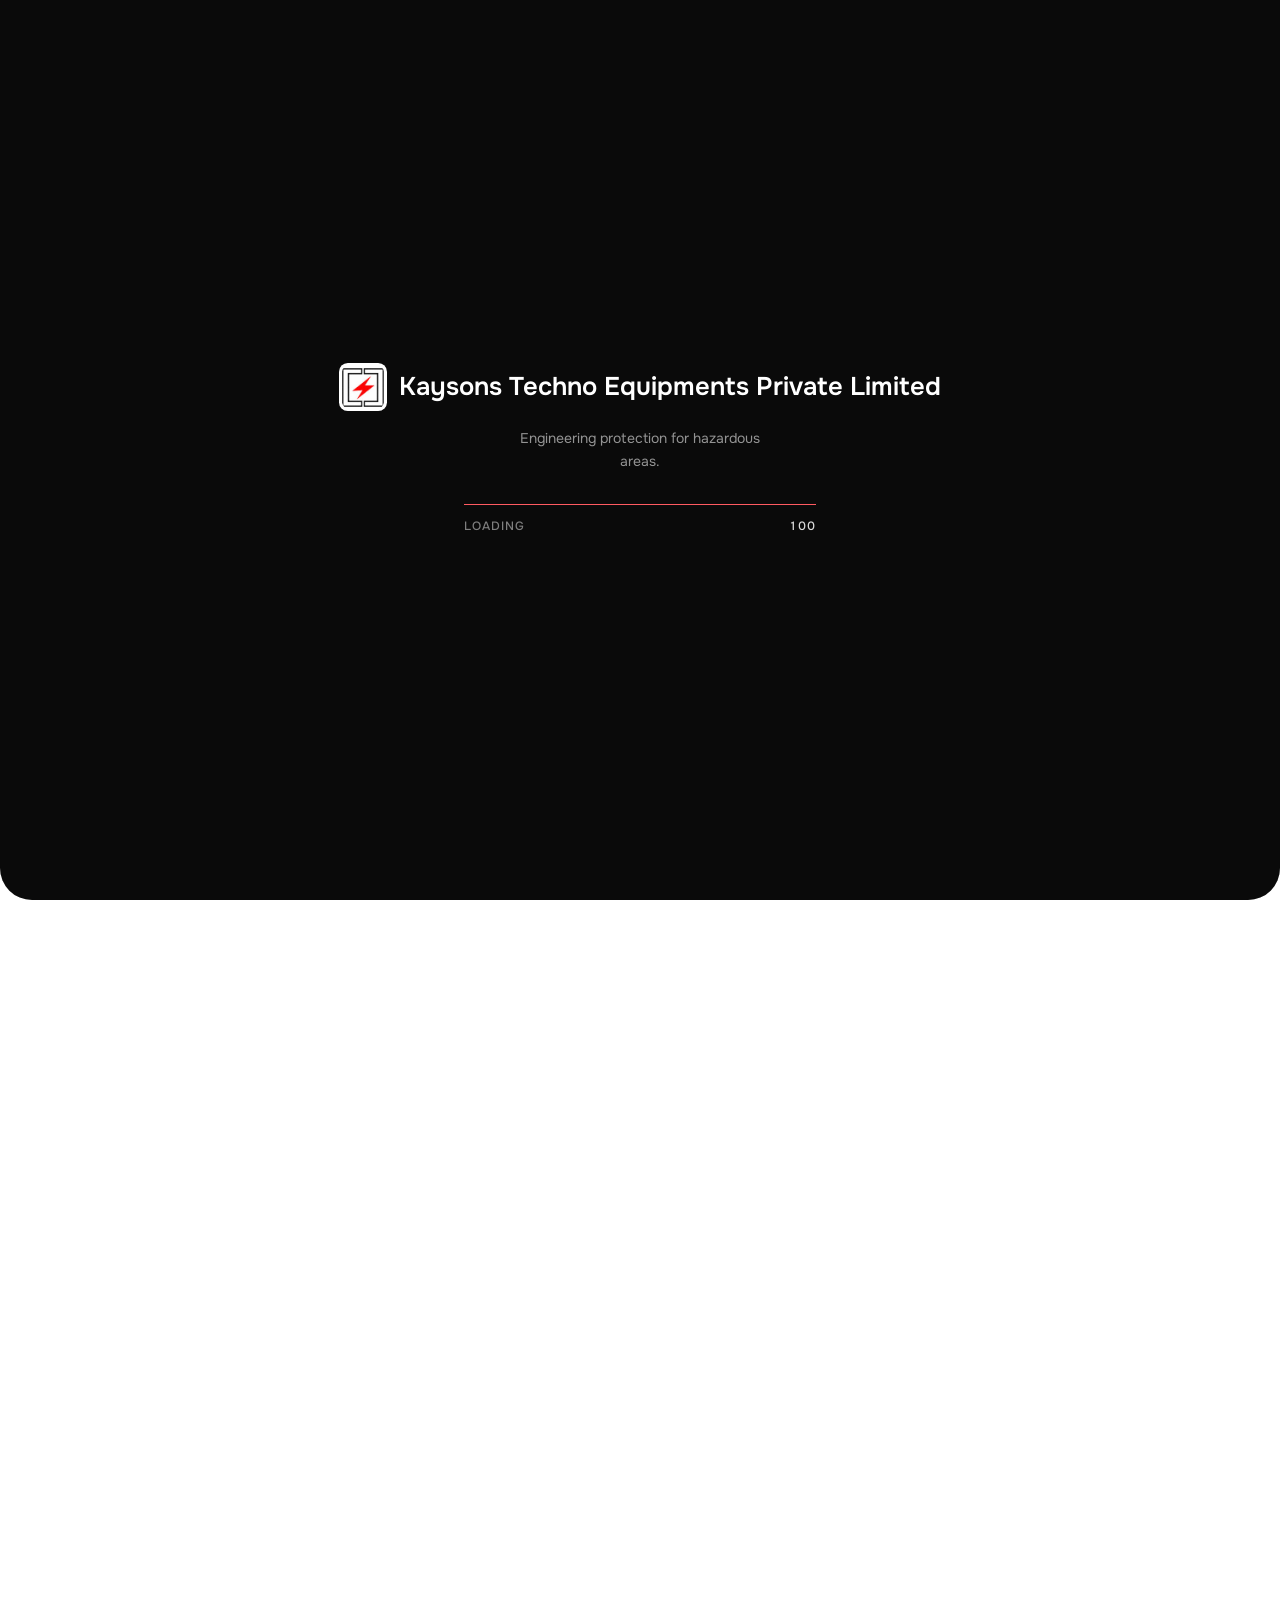
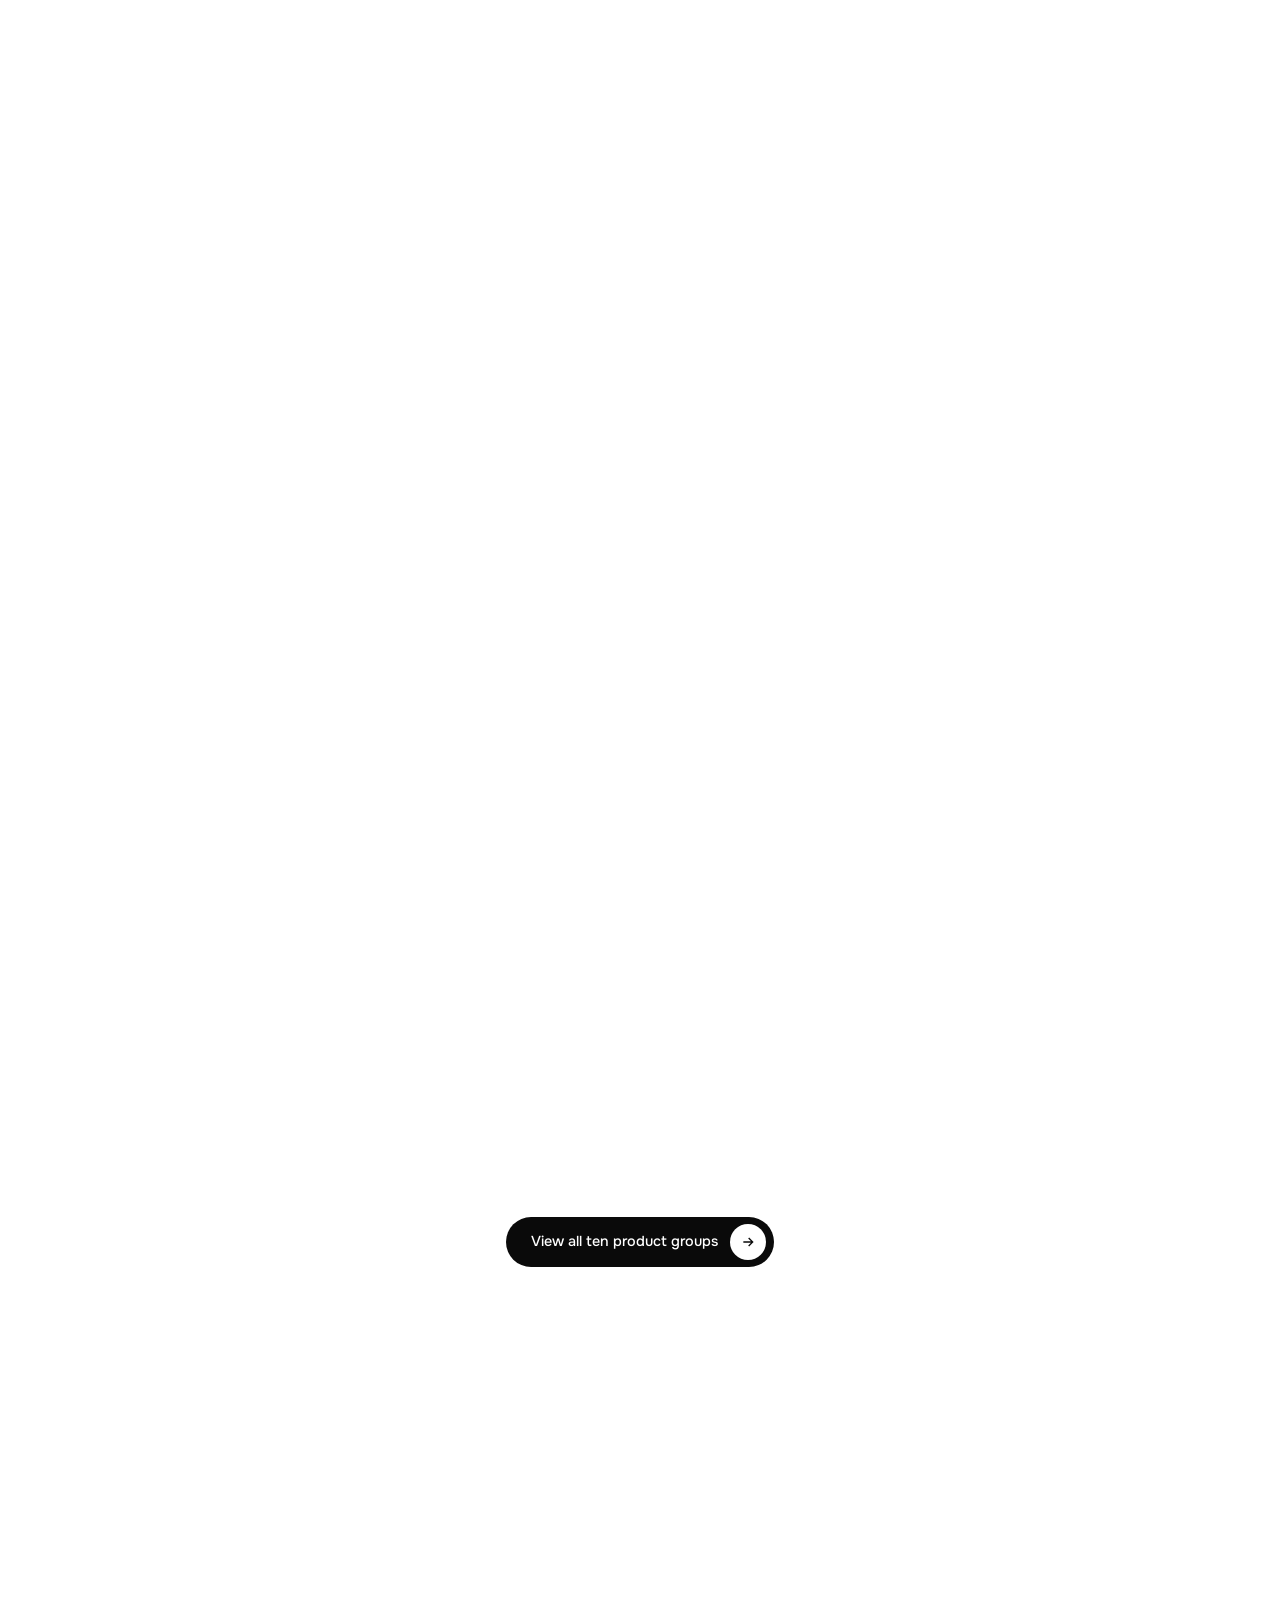
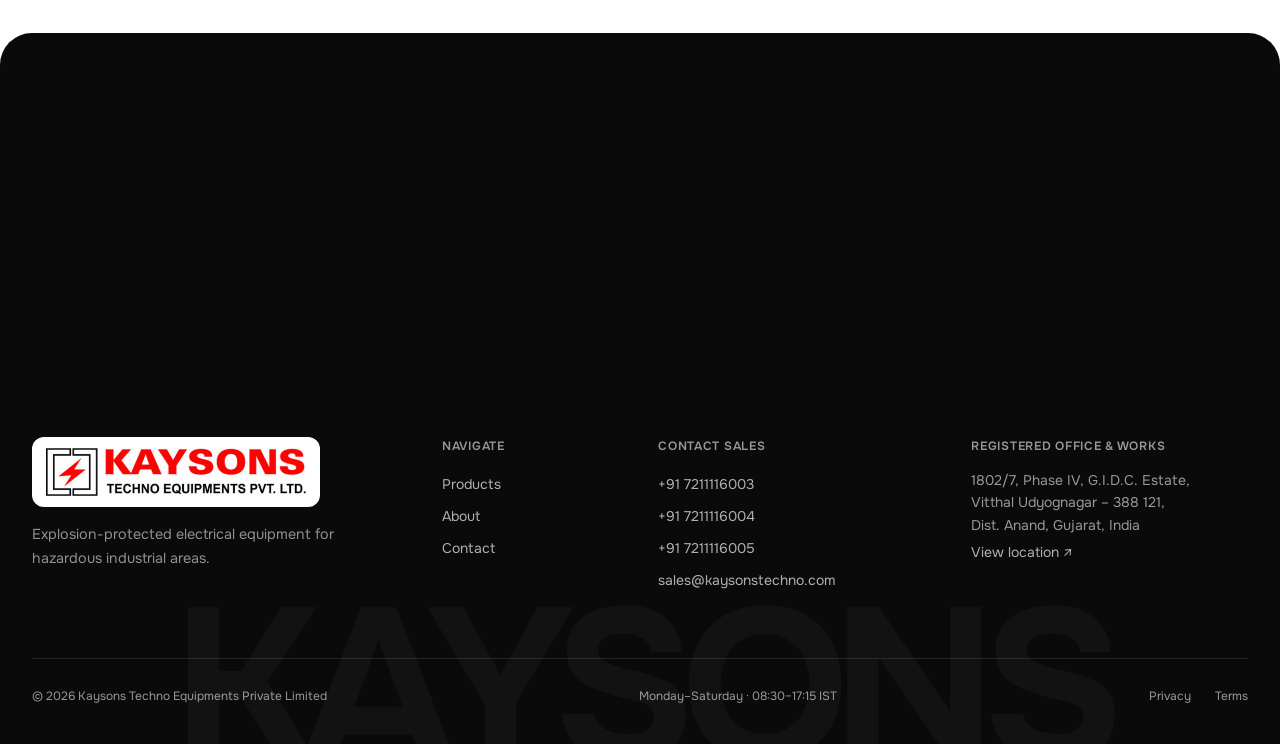
==== commit fd58bb5c: "Lumora Style" ====
--- a/index.html
+++ b/index.html
@@ -3,258 +3,109 @@
 <head>
 <meta charset="utf-8">
 <meta name="viewport" content="width=device-width,initial-scale=1">
-<title>Explosion-Protected Electrical Equipment | Kaysons</title>
+<meta name="theme-color" content="#0a0a0a">
+<title>Explosion-Protected Equipment | Kaysons Techno Equipments</title>
 <meta name="description" content="Kaysons Techno Equipments manufactures Ex d, Ex e and Ex t electrical equipment for hazardous areas, including Group I, IIA, IIB and IIC applications.">
 <link rel="canonical" href="https://www.kaysonstechno.com/">
 <link rel="icon" type="image/png" href="kaysons-mark.png">
 <link rel="apple-touch-icon" href="kaysons-mark.png">
-<meta property="og:title" content="Explosion-Protected Electrical Equipment | Kaysons">
+<link rel="preconnect" href="https://fonts.googleapis.com">
+<link rel="preconnect" href="https://fonts.gstatic.com" crossorigin>
+<link href="https://fonts.googleapis.com/css2?family=Onest:wght@400;500;600;700&display=swap" rel="stylesheet">
+<link rel="preload" href="kaysons-logo.jpg" as="image">
+<meta property="og:title" content="Explosion-Protected Equipment | Kaysons Techno Equipments">
 <meta property="og:description" content="Hazardous-area electrical equipment engineered and manufactured in Gujarat, India since 1996.">
 <meta property="og:type" content="website">
 <meta property="og:url" content="https://www.kaysonstechno.com/">
 <meta property="og:image" content="https://www.kaysonstechno.com/kaysons-logo.jpg">
-<meta name="twitter:card" content="summary">
 <script src="site-config.js"></script>
-<script>
-try{if(sessionStorage.getItem('kaysons-loader-seen')==='1')document.documentElement.classList.add('skip-site-loader')}catch(e){}
-</script>
-<script type="application/ld+json">
-{"@context":"https://schema.org","@type":"Organization","@id":"https://www.kaysonstechno.com/#organization","name":"Kaysons Techno Equipments Private Limited","url":"https://www.kaysonstechno.com/","logo":"https://www.kaysonstechno.com/kaysons-logo.jpg","foundingDate":"1996-02-13","description":"Manufacturer of explosion-protected electrical equipment for hazardous industrial areas.","email":"sales@kaysonstechno.com","telephone":"+91-2692-235303","address":{"@type":"PostalAddress","streetAddress":"1802/7, Phase IV, G.I.D.C. Estate","addressLocality":"Vitthal Udyognagar","addressRegion":"Gujarat","postalCode":"388121","addressCountry":"IN"},"hasMap":"https://maps.app.goo.gl/dc6hkpB1cHCBP7jx9?g_st=ic"}
-</script>
+<script>document.documentElement.classList.add('js');try{if(sessionStorage.getItem('kaysons-intro-seen')==='1')document.documentElement.classList.add('skip-intro')}catch(e){}</script>
+<script type="application/ld+json">{"@context":"https://schema.org","@type":"Organization","@id":"https://www.kaysonstechno.com/#organization","name":"Kaysons Techno Equipments Private Limited","url":"https://www.kaysonstechno.com/","logo":"https://www.kaysonstechno.com/kaysons-logo.jpg","foundingDate":"1996-02-13","description":"Manufacturer of explosion-protected electrical equipment for hazardous industrial areas.","email":"sales@kaysonstechno.com","telephone":"+91-2692-235303","address":{"@type":"PostalAddress","streetAddress":"1802/7, Phase IV, G.I.D.C. Estate","addressLocality":"Vitthal Udyognagar","addressRegion":"Gujarat","postalCode":"388121","addressCountry":"IN"},"hasMap":"https://maps.app.goo.gl/dc6hkpB1cHCBP7jx9?g_st=ic"}</script>
 <link rel="stylesheet" href="styles.css">
 </head>
-<body class="is-loading">
-<div class="site-loader" role="status" aria-live="polite" aria-label="Loading Kaysons Techno Equipments website">
-<div class="site-loader-inner">
-<span class="site-loader-mark" aria-hidden="true"></span>
-<span class="site-loader-text">Engineering protection for hazardous areas</span>
+<body>
+<div class="page-loader" role="status" aria-live="polite" aria-label="Loading Kaysons website">
+  <div class="loader-brand"><div class="loader-brand-row"><img src="kaysons-mark.png" alt="">Kaysons Techno Equipments Private Limited</div><p>Engineering protection for hazardous areas.</p></div>
+  <div class="loader-progress"><div class="loader-track"><span class="loader-fill"></span></div><div class="loader-meta"><span>Loading</span><span class="loader-count">000</span></div></div>
 </div>
-</div>
-<div class="scroll-progress" aria-hidden="true"><span class="scroll-progress-bar"></span></div>
 <a class="skip-link" href="#main-content">Skip to content</a>
-<div class="utility-bar">
-<div class="shell utility-inner">
-<span>Explosion-protected electrical equipment</span>
-<a href="mailto:sales@kaysonstechno.com">sales@kaysonstechno.com</a>
-</div>
-</div>
-  <header class="site-header">
-<div class="shell header-inner">
-    <a class="brand" href="index.html" aria-label="Kaysons Techno Equipments Private Limited home">
-<img src="kaysons-logo.jpg" alt="Kaysons Techno Equipments Private Limited">
-</a>
-    <nav class="nav" aria-label="Primary navigation">
-<a class="active" href="index.html" aria-current="page">Home</a>
-<a class="" href="products.html">Product Portfolio</a>
-<a class="" href="about.html">About Us</a>
-<a class="" href="contact.html">Contact</a>
-</nav>
-    <a class="button button-small" href="contact.html">Discuss requirement <span aria-hidden="true">↗</span>
-</a>
+
+<header class="site-header">
+  <div class="shell header-inner">
+    <a class="brand" href="index.html" aria-label="Kaysons Techno Equipments home"><img src="kaysons-logo.jpg" width="500" height="93" alt="Kaysons Techno Equipments Private Limited"></a>
+    <nav class="primary-nav" aria-label="Primary navigation">
+      <a class="active" aria-current="page" href="index.html">Home</a><a href="products.html">Products</a><a href="about.html">About</a><a href="contact.html">Contact</a>
+    </nav>
+    <div class="header-actions">
+      <div class="clock-chip" aria-label="Current time in India"><small>India</small><span class="clock-time" data-local-time>10:00am</span></div>
+      <a class="pill-button pill-button-dark header-cta" href="contact.html" data-open-request>Discuss requirement<span class="pill-arrow"><svg aria-hidden="true" viewBox="0 0 24 24" fill="none" stroke="currentColor" stroke-width="2" stroke-linecap="round"><path d="M7 17 17 7M8 7h9v9"/></svg></span></a>
+      <button class="menu-toggle" type="button" aria-expanded="false" aria-controls="mobile-navigation"><svg aria-hidden="true" viewBox="0 0 24 24" fill="none" stroke="currentColor" stroke-width="2" stroke-linecap="round"><path d="M4 6h16M4 12h16M4 18h16"/></svg>Menu</button>
+    </div>
   </div>
 </header>
+
 <main id="main-content">
-  <section class="home-hero">
-<div class="hero-grid-bg" aria-hidden="true">
-</div>
-<div class="shell home-hero-grid">
-    <div class="hero-content">
-<span class="hero-kicker">
-<i>
-</i> Engineering protection for hazardous areas</span>
-<h1>Electrical equipment built for environments where safety is non-negotiable.</h1>
-<p>Kaysons Techno Equipments Private Limited designs and manufactures Ex d, Ex e and Ex t electrical equipment for hazardous industrial areas.</p>
-<div class="hero-actions">
-<a class="button" href="products.html">Explore product portfolio <span>→</span>
-</a>
-<a class="text-link text-link-light" href="contact.html">Share your requirement <span>↗</span>
-</a>
-</div>
-</div>
-    <aside class="hazard-panel" aria-label="Hazardous area engineering focus">
-<div class="hazard-panel-top">
-<span>Application framework</span>
-<img src="kaysons-mark.png" alt="">
-</div>
-<div class="hazard-ring">
-<span>ENGINEERED<br>FOR<br>
-<strong>HAZARDOUS<br>AREAS</strong>
-</span>
-</div>
-<div class="hazard-specs">
-<div>
-<small>Gas groups</small>
-<strong>I · IIA · IIB · IIC</strong>
-</div>
-<div>
-<small>Protection concepts</small>
-<strong>Ex d · Ex e · Ex t</strong>
-</div>
-</div>
-</aside>
-  </div>
-</section>
-  <section class="approval-strip" aria-label="Certifications and approvals">
-<div class="shell approval-inner">
-    <div class="approval-intro">
-<span class="eyebrow">Certifications & approvals</span>
-<strong>Recognised compliance framework</strong>
-</div>
-    <div class="approval-marks">
-      <div class="approval-mark">
-<img src="approval-iecex.png" alt="IECEx logo">
-<span>IECEx</span>
-</div>
-      <div class="approval-mark">
-<img src="approval-atex.webp" alt="ATEX logo">
-<span>ATEX</span>
-</div>
-      <div class="approval-mark">
-<img src="approval-ce.webp" alt="CE logo">
-<span>CE</span>
-</div>
-      <div class="approval-mark">
-<img src="approval-cimfr.png" alt="CIMFR logo">
-<span>CIMFR</span>
-</div>
-      <div class="approval-mark">
-<img src="approval-peso.jpg" alt="PESO logo">
-<span>PESO</span>
-</div>
-      <div class="approval-mark">
-<img src="approval-eil.png" alt="EIL logo">
-<span>EIL</span>
-</div>
-      <div class="approval-mark">
-<img src="approval-dgms.png" alt="DGMS logo">
-<span>DGMS</span>
-</div>
+  <section class="home-hero" aria-labelledby="home-heading">
+    <div class="hero-technical-grid" aria-hidden="true"></div><div class="hero-watermark" aria-hidden="true">KAYSONS</div>
+    <div class="shell home-hero-grid">
+      <div class="hero-copy" data-reveal="left">
+        <span class="eyebrow">Explosion-protected electrical equipment</span>
+        <h1 id="home-heading">Protection engineered for <span>hazardous areas.</span></h1>
+        <p>Kaysons Techno Equipments Private Limited designs and manufactures Ex d, Ex e and Ex t electrical equipment for demanding industrial environments.</p>
+        <div class="hero-proof"><span><i></i>Established 1996</span><span><i></i>Gujarat, India</span><span><i></i>Group I · IIA · IIB · IIC</span></div>
+        <div class="hero-actions"><a class="pill-button pill-button-dark" href="products.html">Explore products<span class="pill-arrow"><svg aria-hidden="true" viewBox="0 0 24 24" fill="none" stroke="currentColor" stroke-width="2" stroke-linecap="round"><path d="M5 12h14M13 6l6 6-6 6"/></svg></span></a><a class="pill-button pill-button-outline" href="contact.html" data-open-request>Discuss requirement<span class="pill-arrow"><svg aria-hidden="true" viewBox="0 0 24 24" fill="none" stroke="currentColor" stroke-width="2" stroke-linecap="round"><path d="M7 17 17 7M8 7h9v9"/></svg></span></a></div>
+      </div>
+      <aside class="hero-side" data-reveal="right" aria-label="Hazardous area capabilities">
+        <div class="hero-spec-card"><div class="spec-card-inner">
+          <div class="spec-mark"><img src="kaysons-mark.png" width="99" height="93" alt=""></div>
+          <div class="spec-content"><div class="spec-slide"><small>Flameproof protection</small><strong>Ex d · Contain an internal ignition.</strong></div><div class="spec-controls"><div class="spec-dots" aria-hidden="true"><span class="active"></span><span></span><span></span></div><div class="spec-buttons"><button type="button" data-spec-prev aria-label="Previous protection concept"><svg aria-hidden="true" viewBox="0 0 24 24" fill="none" stroke="currentColor" stroke-width="2" stroke-linecap="round"><path d="M5 12h14M13 6l6 6-6 6"/></svg></button><button type="button" data-spec-next aria-label="Next protection concept"><svg aria-hidden="true" viewBox="0 0 24 24" fill="none" stroke="currentColor" stroke-width="2" stroke-linecap="round"><path d="M5 12h14M13 6l6 6-6 6"/></svg></button></div></div></div>
+        </div></div>
+        <div class="hero-approvals"><span>Certified and approved across relevant schemes</span><div class="hero-approval-grid"><div><img src="approval-iecex.png" alt="IECEx"></div><div><img src="approval-atex.webp" alt="ATEX"></div><div><img src="approval-ce.webp" alt="CE"></div><div><img src="approval-cimfr.png" alt="CIMFR"></div><div><img src="approval-peso.jpg" alt="PESO"></div><div><img src="approval-eil.png" alt="EIL"></div><div><img src="approval-dgms.png" alt="DGMS"></div></div></div>
+      </aside>
     </div>
-  </div>
-</section>
-  <section class="home-heritage" aria-label="Company experience and industries served">
-<div class="shell heritage-grid">
-<div class="heritage-intro">
-<span class="section-index">Established 1996</span>
-<h2>Engineering and manufacturing focused on hazardous-area protection.</h2>
-<p>From its Vitthal Udyognagar works, Kaysons brings together application engineering, manufacturing, assembly, inspection and testing for explosion-protected electrical equipment.</p>
-</div>
-<div class="industry-panel">
-<span class="eyebrow">Industries served</span>
-<div class="industry-chips">
-<span>Oil &amp; gas</span><span>Refineries</span><span>Petrochemicals</span><span>Chemicals</span><span>Mining</span><span>Power</span><span>Process industries</span>
-</div>
-</div>
-</div>
-</section>
-  <section class="section product-overview">
-<div class="shell">
-<div class="section-heading split-heading">
-<div>
-<span class="section-index">01 / Product capabilities</span>
-<h2>A focused range for hazardous-area electrical applications.</h2>
-</div>
-<div>
-<p>From lighting and local control to field connection and enclosure systems, the portfolio is arranged around how equipment is used in the plant.</p>
-<a class="text-link" href="products.html">View complete portfolio <span>→</span>
-</a>
-</div>
-</div>
-<div class="home-capability-grid">
-<article>
-<span>01</span>
-<h3>Lighting & visibility</h3>
-<p>Explosion-protected illumination for hazardous work areas.</p>
-</article>
-<article>
-<span>02</span>
-<h3>Control & distribution</h3>
-<p>Local control, motor operation and panel solutions.</p>
-</article>
-<article>
-<span>03</span>
-<h3>Connection & termination</h3>
-<p>Power connection, junction and cable-entry equipment.</p>
-</article>
-<article>
-<span>04</span>
-<h3>Enclosures & components</h3>
-<p>Instrument protection, Ex components and accessories.</p>
-</article>
-</div>
-</div>
-</section>
-  <section class="section why-section">
-<div class="shell why-grid">
-<div class="why-title-block">
-<span class="section-index section-index-light">02 / Why Kaysons</span>
-<h2>Application-led.<br>Compliance-aware.<br>Built for industry.</h2>
-<p>Our approach begins with the hazardous-area requirement—not a generic catalogue selection.</p>
-<a class="text-link text-link-light" href="about.html">How we work <span>→</span>
-</a>
-</div>
-<div class="why-points">
-    <article>
-<span>01</span>
-<div>
-<h3>Focused Ex portfolio</h3>
-<p>Electrical equipment centred on explosion protection and hazardous industrial installations.</p>
-</div>
-</article>
-<article>
-<span>02</span>
-<div>
-<h3>Requirement-led selection</h3>
-<p>Product conversations framed around application, protection concept and operating conditions.</p>
-</div>
-</article>
-<article>
-<span>03</span>
-<div>
-<h3>Project coordination</h3>
-<p>A direct technical and commercial path from initial requirement through product finalisation.</p>
-</div>
-</article>
-  </div>
-</div>
-</section>
-  <section class="cta-band">
-<div class="shell cta-grid">
-<div>
-<span class="eyebrow eyebrow-light">Start a technical conversation</span>
-<h2>Bring us the application.<br>We’ll help shape the solution.</h2>
-</div>
-<a class="button button-light" href="contact.html">Share your hazardous-area requirement <span aria-hidden="true">→</span>
-</a>
-</div>
-</section>
+    <div class="shell hero-status" data-reveal><span>Working since 1996</span><span>Ex d · Ex e · Ex t</span><span>Scroll to explore ↓</span></div>
+  </section>
+
+  <section class="section-block">
+    <div class="shell studio-intro">
+      <div class="studio-visual" data-reveal="left"><span class="eyebrow">The company</span><div class="studio-rings" aria-hidden="true"></div><div class="studio-mark"><img src="kaysons-mark.png" width="99" height="93" alt="">Focused engineering and manufacturing from Vitthal Udyognagar, Gujarat.</div></div>
+      <div class="studio-copy" data-reveal="right"><h2>Kaysons builds hazardous-area electrical equipment around the application, <span>the protection concept and the compliance requirement.</span></h2><div class="studio-copy-footer"><p>Our portfolio supports oil &amp; gas, refineries, chemical and petrochemical facilities, mining, utilities, process industries and manufacturing.</p><a class="pill-button pill-button-outline" href="about.html">About Kaysons<span class="pill-arrow"><svg aria-hidden="true" viewBox="0 0 24 24" fill="none" stroke="currentColor" stroke-width="2" stroke-linecap="round"><path d="M5 12h14M13 6l6 6-6 6"/></svg></span></a></div></div>
+    </div>
+  </section>
+
+  <section class="statement-band" aria-label="Kaysons engineering statement"><ul class="shell statement-pills"><li class="pill-soft" data-reveal="scale">We</li><li class="pill-accent" data-reveal="scale" style="--reveal-delay:100ms">Engineer</li><li class="pill-dark" data-reveal="scale" style="--reveal-delay:200ms"><svg aria-hidden="true" viewBox="0 0 24 24" fill="none" stroke="currentColor" stroke-width="1.7" stroke-linecap="round"><path d="M5 12h14M13 6l6 6-6 6"/></svg></li><li class="pill-ghost" data-reveal="scale" style="--reveal-delay:300ms">Protection</li></ul></section>
+
+  <section class="preview-section" aria-labelledby="portfolio-heading">
+    <div class="shell"><div class="preview-heading" data-reveal><span class="eyebrow">Product portfolio</span><h2 id="portfolio-heading">Focused equipment families</h2></div>
+      <div class="preview-grid">
+        <a class="preview-card" href="products.html#lighting-fittings" data-reveal="scale"><div class="card-top"><span>01 — Lighting</span><span class="round-arrow"><svg aria-hidden="true" viewBox="0 0 24 24" fill="none" stroke="currentColor" stroke-width="2"><path d="M7 17 17 7M8 7h9v9"/></svg></span></div><div class="card-mark"><img src="kaysons-mark.png" alt=""></div><div class="card-bottom"><h3>Explosion-protected lighting</h3><p>Lighting fittings for classified industrial locations.</p><div class="tag-row"><span>Ex d</span><span>Ex e</span><span>Ex t</span></div></div></a>
+        <a class="preview-card" href="products.html#control-station-motor-starter" data-reveal="scale" style="--reveal-delay:80ms"><div class="card-top"><span>02 — Control</span><span class="round-arrow"><svg aria-hidden="true" viewBox="0 0 24 24" fill="none" stroke="currentColor" stroke-width="2"><path d="M7 17 17 7M8 7h9v9"/></svg></span></div><div class="card-mark"><img src="kaysons-mark.png" alt=""></div><div class="card-bottom"><h3>Control &amp; distribution</h3><p>Control stations, motor starters and engineered panels.</p><div class="tag-row"><span>Control</span><span>Power</span><span>Instrument</span></div></div></a>
+        <a class="preview-card" href="products.html#cable-glands" data-reveal="scale" style="--reveal-delay:160ms"><div class="card-top"><span>03 — Connection</span><span class="round-arrow"><svg aria-hidden="true" viewBox="0 0 24 24" fill="none" stroke="currentColor" stroke-width="2"><path d="M7 17 17 7M8 7h9v9"/></svg></span></div><div class="card-mark"><img src="kaysons-mark.png" alt=""></div><div class="card-bottom"><h3>Connection &amp; termination</h3><p>Cable glands, plugs, sockets and conduit accessories.</p><div class="tag-row"><span>Group I</span><span>IIA</span><span>IIB</span><span>IIC</span></div></div></a>
+        <a class="preview-card" href="products.html#increased-safety-enclosures" data-reveal="scale" style="--reveal-delay:240ms"><div class="card-top"><span>04 — Enclosures</span><span class="round-arrow"><svg aria-hidden="true" viewBox="0 0 24 24" fill="none" stroke="currentColor" stroke-width="2"><path d="M7 17 17 7M8 7h9v9"/></svg></span></div><div class="card-mark"><img src="kaysons-mark.png" alt=""></div><div class="card-bottom"><h3>Enclosures &amp; components</h3><p>Flameproof and increased-safety equipment formats.</p><div class="tag-row"><span>Empty</span><span>Populated</span><span>Customised</span></div></div></a>
+      </div><div class="preview-actions"><a class="pill-button pill-button-dark" href="products.html">View all ten product groups<span class="pill-arrow"><svg aria-hidden="true" viewBox="0 0 24 24" fill="none" stroke="currentColor" stroke-width="2"><path d="M5 12h14M13 6l6 6-6 6"/></svg></span></a></div>
+    </div>
+  </section>
+
+  <section class="service-section" aria-labelledby="why-heading"><div class="shell"><span class="eyebrow" data-reveal>Why Kaysons</span><div class="section-heading" data-reveal><h2 id="why-heading">Engineering depth where it matters.</h2><p>A focused hazardous-area manufacturer coordinating technical requirements from selection through manufacture and dispatch.</p></div>
+    <ul class="service-list">
+      <li class="service-item" data-reveal><div class="service-row"><span class="service-index">01</span><h3>Hazardous-area focus</h3><p>Dedicated Ex d, Ex e and Ex t electrical equipment portfolio.</p><span class="round-arrow"><svg aria-hidden="true" viewBox="0 0 24 24" fill="none" stroke="currentColor" stroke-width="2"><path d="M7 17 17 7M8 7h9v9"/></svg></span></div></li>
+      <li class="service-item" data-reveal><div class="service-row"><span class="service-index">02</span><h3>Application-led selection</h3><p>Product discussions begin with classification, service and project requirements.</p><span class="round-arrow"><svg aria-hidden="true" viewBox="0 0 24 24" fill="none" stroke="currentColor" stroke-width="2"><path d="M7 17 17 7M8 7h9v9"/></svg></span></div></li>
+      <li class="service-item" data-reveal><div class="service-row"><span class="service-index">03</span><h3>Integrated manufacturing</h3><p>Engineering, machining, assembly, testing and inspection coordinated in-house.</p><span class="round-arrow"><svg aria-hidden="true" viewBox="0 0 24 24" fill="none" stroke="currentColor" stroke-width="2"><path d="M7 17 17 7M8 7h9v9"/></svg></span></div></li>
+      <li class="service-item" data-reveal><div class="service-row"><span class="service-index">04</span><h3>Compliance-aware execution</h3><p>Equipment configuration aligned with the applicable approved scope and documents.</p><span class="round-arrow"><svg aria-hidden="true" viewBox="0 0 24 24" fill="none" stroke="currentColor" stroke-width="2"><path d="M7 17 17 7M8 7h9v9"/></svg></span></div></li>
+    </ul>
+  </div></section>
+
+  <section class="stats-section"><div class="shell stats-panel" data-reveal="scale"><span class="eyebrow eyebrow-light">By the numbers</span><h2>Built on sustained hazardous-area manufacturing focus.</h2><ul class="stats-grid"><li><div class="stat-value" data-count="30" data-suffix="+">0+</div><p class="stat-label">Years since establishment</p></li><li><div class="stat-value" data-count="10">0</div><p class="stat-label">Product category groups</p></li><li><div class="stat-value" data-count="3">0</div><p class="stat-label">Protection concepts: d, e, t</p></li><li><div class="stat-value" data-count="4">0</div><p class="stat-label">Gas groups: I, IIA, IIB, IIC</p></li></ul></div></section>
+
+  <section class="approval-section" aria-labelledby="approval-heading"><div class="shell"><div class="section-heading" data-reveal><div><span class="eyebrow">Certifications &amp; approvals</span><h2 id="approval-heading">Recognised technical assurance.</h2></div><p>Certification and approval applicability depends on the relevant product, model, configuration and certificate scope.</p></div><div class="approval-grid"><div class="approval-card" data-reveal="scale"><img src="approval-iecex.png" alt="IECEx"><span>IECEx</span></div><div class="approval-card" data-reveal="scale"><img src="approval-atex.webp" alt="ATEX"><span>ATEX</span></div><div class="approval-card" data-reveal="scale"><img src="approval-ce.webp" alt="CE"><span>CE</span></div><div class="approval-card" data-reveal="scale"><img src="approval-cimfr.png" alt="CIMFR"><span>CIMFR</span></div><div class="approval-card" data-reveal="scale"><img src="approval-peso.jpg" alt="PESO"><span>PESO</span></div><div class="approval-card" data-reveal="scale"><img src="approval-eil.png" alt="Engineers India Limited"><span>EIL</span></div><div class="approval-card" data-reveal="scale"><img src="approval-dgms.png" alt="DGMS"><span>DGMS</span></div></div></div></section>
 </main>
-<footer class="footer">
-<div class="shell footer-grid">
-    <div>
-<img class="footer-logo" src="kaysons-logo.jpg" alt="Kaysons Techno Equipments Private Limited">
-<p>Explosion-protected electrical equipment for hazardous industrial areas.</p>
-</div>
-    <div>
-<p class="footer-label">Navigate</p>
-<a href="products.html">Product Portfolio</a>
-<a href="about.html">About Us</a>
-<a href="contact.html">Contact</a>
-</div>
-    <div>
-<p class="footer-label">Contact sales</p>
-<a href="tel:+917211116003">+91 7211116003</a>
-<a href="mailto:sales@kaysonstechno.com">sales@kaysonstechno.com</a>
-</div>
-  </div>
-<div class="shell footer-bottom">
-<span>© 2026 Kaysons Techno Equipments Private Limited</span>
-<span>Vitthal Udyognagar · Gujarat · India</span>
-<span class="footer-legal-links"><a href="legal.html#privacy">Privacy</a><a href="legal.html#terms">Terms</a></span>
-</div>
-</footer>
-<button class="back-to-top" type="button" aria-label="Back to top">↑</button>
-<script src="script.js">
-</script>
+
+<footer class="site-footer"><div class="shell footer-inner"><div class="footer-cta" data-reveal><h2>Bring us the application. We’ll help shape the solution.</h2><a class="pill-button pill-button-light" href="contact.html" data-open-request>Discuss requirement<span class="pill-arrow"><svg aria-hidden="true" viewBox="0 0 24 24" fill="none" stroke="currentColor" stroke-width="2"><path d="M7 17 17 7M8 7h9v9"/></svg></span></a></div><div class="footer-grid"><div class="footer-brand"><span class="footer-logo-wrap"><img class="footer-logo" src="kaysons-logo.jpg" width="500" height="93" alt="Kaysons Techno Equipments Private Limited"></span><p>Explosion-protected electrical equipment for hazardous industrial areas.</p></div><div class="footer-column"><p class="footer-label">Navigate</p><a href="products.html">Products</a><a href="about.html">About</a><a href="contact.html">Contact</a></div><div class="footer-column"><p class="footer-label">Contact sales</p><a href="tel:+917211116003">+91 7211116003</a><a href="tel:+917211116004">+91 7211116004</a><a href="tel:+917211116005">+91 7211116005</a><a href="mailto:sales@kaysonstechno.com">sales@kaysonstechno.com</a></div><div class="footer-column footer-location"><p class="footer-label">Registered office &amp; works</p><p>1802/7, Phase IV, G.I.D.C. Estate,<br>Vitthal Udyognagar – 388 121,<br>Dist. Anand, Gujarat, India</p><a href="https://maps.app.goo.gl/dc6hkpB1cHCBP7jx9?g_st=ic" target="_blank" rel="noopener noreferrer">View location ↗</a></div></div><div class="footer-bottom"><span>© 2026 Kaysons Techno Equipments Private Limited</span><span>Monday–Saturday · 08:30–17:15 IST</span><span class="footer-legal-links"><a href="legal.html#privacy">Privacy</a><a href="legal.html#terms">Terms</a></span></div></div><div class="footer-watermark" aria-hidden="true">KAYSONS</div></footer>
+
+<div class="mobile-nav" id="mobile-navigation" aria-hidden="true"><div class="shell mobile-nav-top"><span class="mobile-nav-brand"><img src="kaysons-mark.png" alt="">Kaysons</span><button class="mobile-nav-close" type="button"><svg aria-hidden="true" viewBox="0 0 24 24" fill="none" stroke="currentColor" stroke-width="2"><path d="M4 4l16 16M20 4 4 20"/></svg>Close</button></div><nav class="shell mobile-nav-links" aria-label="Mobile navigation"><ul><li><a href="index.html"><small>01</small>Home</a></li><li><a href="products.html"><small>02</small>Products</a></li><li><a href="about.html"><small>03</small>About</a></li><li><a href="contact.html"><small>04</small>Contact</a></li></ul></nav><div class="shell mobile-nav-bottom"><span>India · <span data-local-time>10:00am</span></span><a href="contact.html" data-open-request>Discuss requirement →</a></div></div>
+
+<div class="request-modal" role="dialog" aria-modal="true" aria-labelledby="request-title" aria-hidden="true"><div class="modal-panel"><button class="modal-close" type="button" aria-label="Close enquiry form"><svg aria-hidden="true" viewBox="0 0 24 24" fill="none" stroke="currentColor" stroke-width="2"><path d="M4 4l16 16M20 4 4 20"/></svg></button><div class="modal-heading"><span class="eyebrow">Discuss your requirement</span><h2 id="request-title">Tell us about the application.</h2></div><form class="modal-form" novalidate><label>Name<input name="from_name" required autocomplete="name" placeholder="Your name"></label><label>Company<input name="company" autocomplete="organization" placeholder="Company name"></label><label>Email<input type="email" name="reply_to" required autocomplete="email" placeholder="you@company.com"></label><label>Phone<input type="tel" name="phone" autocomplete="tel" placeholder="Contact number"></label><label>Product or equipment<input name="product" placeholder="Product family"></label><label>Application<textarea name="message" required placeholder="Hazardous area, protection concept, quantity and project details"></textarea></label><input class="sr-only" tabindex="-1" autocomplete="off" name="website" aria-hidden="true"><label class="consent-check"><input type="checkbox" name="privacy_consent" value="accepted" required><span>I agree that Kaysons may use these details to respond to this enquiry. See the <a href="legal.html#privacy">Privacy Policy</a>.</span></label><div class="modal-actions"><small>Sales typically responds during business hours.</small><button class="pill-button pill-button-dark" type="submit">Send enquiry<span class="pill-arrow">↗</span></button></div><p class="form-status" role="status" aria-live="polite"></p></form></div></div>
+
+<script src="script.js" defer></script>
 </body>
 </html>
--- a/styles.css
+++ b/styles.css
@@ -1,2813 +1,401 @@
-/* =========================================================
-   KAYSONS TECHNO EQUIPMENTS
-   Professional four-page static website
-   ========================================================= */
-
 :root {
-  --red: #d71920;
-  --red-dark: #a70e14;
-  --red-soft: rgba(215, 25, 32, 0.09);
-  --ink: #111517;
-  --ink-2: #1b2226;
-  --ink-3: #2b3439;
-  --muted: #657077;
-  --muted-light: #9ca5aa;
-  --line: #d9dddf;
-  --line-dark: rgba(255, 255, 255, 0.12);
-  --soft: #f3f5f5;
-  --soft-2: #e9eded;
-  --white: #ffffff;
-
-  --shell: min(1240px, calc(100% - 64px));
-  --shadow-sm: 0 8px 28px rgba(15, 20, 23, 0.07);
-  --shadow-md: 0 18px 50px rgba(15, 20, 23, 0.11);
-  --shadow-lg: 0 30px 80px rgba(15, 20, 23, 0.16);
-
-  --ease: cubic-bezier(0.22, 1, 0.36, 1);
-  --header-height: 88px;
+  --background:#fff; --foreground:#111; --ink:#0a0a0a; --muted:#686c6d; --subtle:#8d9091;
+  --line:#e6e5e2; --surface:#f1f0ee; --surface-2:#e3e2df;
+  --accent:#df1721; --accent-deep:#a90d14; --accent-soft:#ff5a61;
+  --hero-from:#f1f0ee; --hero-to:#c9c9c9; --success:#13704a; --error:#b3242b;
+  --radius-pill:9999px; --radius-card:2rem; --radius-card-sm:1.25rem; --radius-control:.875rem;
+  --container-shell:88rem; --header-height:6.4rem;
+  --shadow-sm:0 10px 30px rgba(10,10,10,.07); --shadow-lg:0 30px 90px rgba(10,10,10,.18);
+  --spring:cubic-bezier(.16,1,.3,1); --spring-fast:cubic-bezier(.2,.8,.2,1);
 }
 
-/* =========================================================
-   RESET
-   ========================================================= */
-
-*,
-*::before,
-*::after {
-  box-sizing: border-box;
+@view-transition{navigation:auto}
+::view-transition-old(root){animation:page-out 160ms ease both}
+::view-transition-new(root){animation:page-in 360ms var(--spring) both}
+@keyframes page-out{to{opacity:0;transform:translateY(-4px)}}
+@keyframes page-in{from{opacity:0;transform:translateY(10px)}}
+
+*,*::before,*::after{box-sizing:border-box}
+*{margin:0;padding:0}
+html{background:var(--ink);scroll-behavior:smooth;scroll-padding-top:calc(var(--header-height) + 1rem);-webkit-font-smoothing:antialiased}
+html.is-locked,html.is-locked body{height:100%;overflow:hidden}
+body{min-width:320px;overflow-x:hidden;color:var(--foreground);background:var(--background);font-family:"Onest","Segoe UI",Arial,sans-serif;font-size:1rem;font-weight:400;line-height:1.62;text-rendering:optimizeLegibility}
+main{overflow:clip;background:var(--background)}
+a{color:inherit;text-decoration:none}
+button,input,select,textarea{color:inherit;font:inherit}
+button{border:0;background:none;cursor:pointer}
+button,a,input,select,textarea{touch-action:manipulation}
+button:disabled,select:disabled{cursor:not-allowed}
+img,svg{display:block;max-width:100%}
+ul{list-style:none}
+p{color:var(--muted)}
+h1,h2,h3{color:inherit;font-weight:600;letter-spacing:-.035em;line-height:1.05;text-wrap:balance}
+h1{font-size:clamp(2.8rem,5vw,4.6rem)}
+h2{font-size:clamp(2.25rem,3.5vw,3.25rem)}
+h3{font-size:clamp(1.35rem,1.8vw,1.75rem)}
+::selection{color:#fff;background:var(--accent)}
+:focus-visible{outline:3px solid var(--accent);outline-offset:3px}
+.shell{width:min(var(--container-shell),calc(100% - 4rem));margin-inline:auto}
+.sr-only{position:absolute;width:1px;height:1px;padding:0;margin:-1px;overflow:hidden;clip:rect(0,0,0,0);white-space:nowrap;border:0}
+.skip-link{position:fixed;z-index:1000;top:1rem;left:1rem;padding:.65rem 1rem;border-radius:var(--radius-control);color:#fff;background:var(--ink);font-size:.875rem;transform:translateY(-180%);transition:transform 180ms ease}
+.skip-link:focus{transform:translateY(0)}
+
+/* First-session loader */
+.page-loader{position:fixed;z-index:1200;inset:0;display:flex;flex-direction:column;align-items:center;justify-content:center;gap:2rem;border-radius:0 0 var(--radius-card) var(--radius-card);color:#fff;background:var(--ink);transform:translateY(0);transition:transform 760ms var(--spring),visibility 760ms}
+.page-loader.is-exiting{visibility:hidden;transform:translateY(-100%)}
+.skip-intro .page-loader{display:none}
+.loader-brand{display:grid;justify-items:center;gap:1rem;text-align:center;transition:opacity 320ms ease,transform 520ms var(--spring)}
+.page-loader.is-exiting .loader-brand{opacity:0;transform:translateY(-12px)}
+.loader-brand-row{display:flex;align-items:center;gap:.75rem;font-size:clamp(1.2rem,2vw,1.75rem);font-weight:600}
+.loader-brand-row img{width:3rem;aspect-ratio:1;padding:.2rem;border-radius:.55rem;background:#fff;object-fit:contain}
+.loader-brand p{max-width:28ch;color:rgba(255,255,255,.56);font-size:.875rem}
+.loader-progress{width:min(22rem,72vw)}
+.loader-track{height:1px;background:rgba(255,255,255,.16)}
+.loader-fill{display:block;width:0;height:100%;background:var(--accent-soft);transition:width 100ms ease-out}
+.loader-meta{display:flex;justify-content:space-between;margin-top:.75rem;color:rgba(255,255,255,.48);font-size:.75rem;font-weight:500;letter-spacing:.08em;text-transform:uppercase}
+.loader-count{color:rgba(255,255,255,.86);font-variant-numeric:tabular-nums}
+
+/* Header */
+.site-header{position:absolute;z-index:100;top:0;right:0;left:0;opacity:0;transform:translateY(-14px);transition:opacity 700ms var(--spring),transform 700ms var(--spring)}
+.ready .site-header,.skip-intro .site-header{opacity:1;transform:translateY(0)}
+.site-header.is-fixed{position:fixed}
+.header-inner{display:grid;grid-template-columns:minmax(210px,280px) 1fr auto;align-items:center;gap:2rem;min-height:var(--header-height)}
+.header-capsule{display:contents}
+.brand{display:inline-flex;align-items:center;width:fit-content;min-height:48px;transition:transform 350ms var(--spring-fast)}
+.brand:hover{transform:scale(1.025)}
+.brand img{width:min(100%,16.5rem);height:auto;object-fit:contain}
+.primary-nav{display:flex;align-items:center;justify-content:center;gap:clamp(1.3rem,2.2vw,2.2rem);min-height:3.1rem;padding-inline:1.4rem;border:1px solid rgba(255,255,255,.55);border-radius:var(--radius-pill);background:rgba(255,255,255,.58);box-shadow:0 8px 24px rgba(10,10,10,.05);backdrop-filter:blur(14px)}
+.primary-nav a{position:relative;display:inline-flex;align-items:center;min-height:46px;font-size:.875rem;font-weight:500;opacity:.72;transition:opacity 220ms ease,transform 350ms var(--spring-fast)}
+.primary-nav a::after{position:absolute;bottom:.46rem;left:50%;width:.35rem;height:.35rem;border-radius:50%;content:"";background:var(--accent);opacity:0;transform:translate(-50%,5px);transition:opacity 220ms ease,transform 280ms var(--spring-fast)}
+.primary-nav a:hover,.primary-nav a.active{opacity:1;transform:translateY(-2px)}
+.primary-nav a.active::after{opacity:1;transform:translate(-50%,0)}
+.header-actions{display:flex;align-items:center;justify-content:flex-end;gap:.6rem}
+.clock-chip{display:flex;align-items:center;gap:.6rem;min-height:3rem;padding:.55rem .85rem;border:1px solid rgba(255,255,255,.55);border-radius:var(--radius-control);background:rgba(255,255,255,.56);backdrop-filter:blur(12px);font-size:.75rem;white-space:nowrap}
+.clock-chip small{color:rgba(17,17,17,.68)}
+.clock-time{min-width:3.6rem;font-weight:600;font-variant-numeric:tabular-nums}
+.header-cta{display:inline-flex}
+.menu-toggle{display:none;align-items:center;gap:.45rem;min-height:3rem;padding:.55rem .85rem;border:1px solid rgba(255,255,255,.55);border-radius:var(--radius-control);background:rgba(255,255,255,.6);backdrop-filter:blur(12px);font-size:.75rem;font-weight:600;letter-spacing:.05em;text-transform:uppercase}
+.menu-toggle svg{width:1rem}
+
+/* Reusable UI */
+.eyebrow{display:inline-flex;align-items:center;gap:.55rem;color:rgba(17,17,17,.68);font-size:.875rem;font-weight:500}
+.eyebrow::before{width:.4rem;height:.4rem;border-radius:50%;content:"";background:var(--accent)}
+.eyebrow-light{color:rgba(255,255,255,.7)}
+.eyebrow-light::before{background:rgba(255,255,255,.62)}
+.pill-button{display:inline-flex;align-items:center;gap:.8rem;min-height:3rem;padding:.35rem .38rem .35rem 1.45rem;border:1px solid transparent;border-radius:var(--radius-pill);font-size:.9rem;font-weight:500;transition:transform 350ms var(--spring-fast),box-shadow 250ms ease,background 250ms ease}
+.pill-button:hover{box-shadow:0 14px 28px rgba(10,10,10,.12);transform:scale(1.035)}
+.pill-button-dark{color:#fff;background:var(--ink)}
+.pill-button-light{color:var(--ink);background:var(--surface)}
+.pill-button-outline{border-color:rgba(17,17,17,.14);color:var(--ink);background:rgba(255,255,255,.24)}
+.pill-button-red{color:#fff;background:var(--accent)}
+.pill-arrow{display:grid;flex:0 0 2.25rem;place-items:center;width:2.25rem;height:2.25rem;border-radius:50%;color:var(--ink);background:#fff}
+.pill-button-light .pill-arrow,.pill-button-outline .pill-arrow{color:#fff;background:var(--ink)}
+.pill-arrow svg,.round-arrow svg{width:1rem;height:1rem;transition:transform 350ms var(--spring-fast)}
+.pill-button:hover .pill-arrow svg{transform:translate(2px,-2px)}
+.section-block{padding-block:clamp(5rem,8vw,7.5rem)}
+.section-heading{display:flex;align-items:flex-end;justify-content:space-between;gap:2rem;margin-bottom:3.2rem}
+.section-heading h2{max-width:18ch;margin-top:1rem}
+.section-heading p{max-width:34rem;font-size:1.03rem}
+
+/* Home hero */
+.home-hero{position:relative;isolation:isolate;overflow:hidden;min-height:100svh;border-radius:0 0 var(--radius-card) var(--radius-card);background:radial-gradient(circle at 82% 14%,rgba(255,255,255,.75),transparent 25%),linear-gradient(135deg,var(--hero-from),var(--hero-to))}
+.hero-technical-grid{position:absolute;z-index:-1;inset:0;opacity:.35;background-image:linear-gradient(rgba(17,17,17,.08) 1px,transparent 1px),linear-gradient(90deg,rgba(17,17,17,.08) 1px,transparent 1px);background-size:4rem 4rem;-webkit-mask-image:linear-gradient(90deg,transparent 0,#000 34%,#000 100%);mask-image:linear-gradient(90deg,transparent 0,#000 34%,#000 100%)}
+.hero-watermark{position:absolute;z-index:-1;right:-2vw;bottom:7rem;color:rgba(255,255,255,.34);font-size:clamp(8rem,16vw,15rem);font-weight:700;letter-spacing:-.09em;line-height:.75;pointer-events:none;user-select:none}
+.home-hero-grid{display:grid;grid-template-columns:minmax(0,1.12fr) minmax(340px,.7fr);align-items:center;gap:clamp(3rem,7vw,7rem);min-height:calc(100svh - 5rem);padding-top:8rem;padding-bottom:5rem}
+.hero-copy{max-width:52rem}
+.hero-copy h1{max-width:15ch;margin-top:1.45rem;font-size:clamp(3rem,5.5vw,5.15rem);line-height:.98}
+.hero-copy h1 span{color:rgba(17,17,17,.48)}
+.hero-copy>p{max-width:43rem;margin-top:1.55rem;color:rgba(17,17,17,.7);font-size:clamp(1.05rem,1.4vw,1.2rem)}
+.hero-proof{display:flex;flex-wrap:wrap;align-items:center;gap:.75rem 1.2rem;margin-top:1.5rem;color:rgba(17,17,17,.7);font-size:.9rem;font-weight:500}
+.hero-proof span{display:inline-flex;align-items:center;gap:.45rem}
+.hero-proof i{width:.4rem;height:.4rem;border-radius:50%;background:var(--accent)}
+.hero-actions{display:flex;flex-wrap:wrap;gap:.75rem;margin-top:2rem}
+.hero-side{display:flex;flex-direction:column;align-items:flex-end;gap:1.4rem}
+.hero-spec-card{width:min(100%,26rem);padding:.55rem;border:1px solid rgba(255,255,255,.65);border-radius:var(--radius-card-sm);background:rgba(255,255,255,.64);box-shadow:var(--shadow-sm);backdrop-filter:blur(16px)}
+.spec-card-inner{display:grid;grid-template-columns:7rem 1fr;gap:.6rem}
+.spec-mark{position:relative;display:grid;place-items:center;min-height:9rem;overflow:hidden;border-radius:.95rem;background:var(--ink)}
+.spec-mark::after{position:absolute;width:8rem;height:8rem;border:1px solid rgba(255,255,255,.12);border-radius:50%;content:""}
+.spec-mark img{position:relative;z-index:1;width:3.5rem;aspect-ratio:1;padding:.25rem;border-radius:.5rem;background:#fff;object-fit:contain}
+.spec-content{display:flex;min-width:0;flex-direction:column;justify-content:space-between;padding:1rem;border-radius:.95rem;background:rgba(241,240,238,.8)}
+.spec-slide{min-height:4rem;transition:opacity 220ms ease,transform 350ms var(--spring-fast)}
+.spec-slide.is-changing{opacity:0;transform:translateY(10px)}
+.spec-slide small{color:rgba(17,17,17,.68);font-size:.72rem;font-weight:600;letter-spacing:.07em;text-transform:uppercase}
+.spec-slide strong{display:block;max-width:12rem;margin-top:.35rem;font-size:1rem;font-weight:600;line-height:1.35}
+.spec-controls{display:flex;align-items:center;justify-content:space-between;margin-top:.8rem}
+.spec-dots{display:flex;align-items:center;gap:.3rem}
+.spec-dots span{width:.4rem;height:.28rem;border-radius:var(--radius-pill);background:rgba(17,17,17,.2);transition:width 300ms var(--spring-fast),background 300ms ease}
+.spec-dots span.active{width:1.2rem;background:rgba(17,17,17,.72)}
+.spec-buttons{display:flex;gap:.35rem}
+.spec-buttons button{display:grid;place-items:center;width:2rem;height:2rem;border:1px solid var(--line);border-radius:50%;background:#fff;transition:transform 280ms var(--spring-fast)}
+.spec-buttons button:hover{transform:scale(1.08)}
+.spec-buttons button:first-child svg{transform:rotate(180deg)}
+.spec-buttons svg{width:.9rem}
+.hero-approvals{width:min(100%,26rem)}
+.hero-approvals>span{display:block;margin-bottom:.75rem;color:rgba(17,17,17,.68);font-size:.75rem;font-weight:500}
+.hero-approval-grid{display:grid;grid-template-columns:repeat(4,1fr);gap:.55rem}
+.hero-approval-grid div{display:grid;min-height:3.5rem;place-items:center;padding:.45rem;border:1px solid rgba(255,255,255,.7);border-radius:.7rem;background:rgba(255,255,255,.42)}
+.hero-approval-grid img{width:100%;height:2.2rem;object-fit:contain;filter:grayscale(1);opacity:.72;transition:filter 260ms ease,opacity 260ms ease,transform 320ms var(--spring-fast)}
+.hero-approval-grid div:hover img{filter:none;opacity:1;transform:translateY(-2px)}
+.hero-status{position:relative;display:flex;align-items:center;justify-content:space-between;gap:1rem;min-height:5rem;border-top:1px solid rgba(17,17,17,.12);color:rgba(17,17,17,.62);font-size:.75rem;font-weight:600;letter-spacing:.045em;text-transform:uppercase}
+
+/* Intro statement */
+.studio-intro{display:grid;grid-template-columns:minmax(300px,.8fr) minmax(0,1.2fr);align-items:center;gap:clamp(4rem,10vw,9rem)}
+.studio-visual{position:relative;display:flex;min-height:23rem;flex-direction:column;justify-content:space-between}
+.studio-rings{position:absolute;inset:50% auto auto 0;width:min(22rem,90%);aspect-ratio:1;border:1px solid var(--line);border-radius:50%;transform:translateY(-50%)}
+.studio-rings::before,.studio-rings::after{position:absolute;inset:14%;border:1px solid var(--line);border-radius:50%;content:""}
+.studio-rings::after{inset:30%;border-color:rgba(223,23,33,.28)}
+.studio-mark{position:relative;z-index:1;display:flex;align-items:center;gap:.8rem;max-width:18rem;margin-top:auto;color:rgba(17,17,17,.68);font-size:.9rem}
+.studio-mark img{width:3rem;aspect-ratio:1;object-fit:contain}
+.studio-copy h2{max-width:24ch;font-size:clamp(2rem,3vw,2.8rem);font-weight:500;line-height:1.28}
+.studio-copy h2 span{color:var(--subtle)}
+.studio-copy-footer{display:flex;align-items:flex-end;justify-content:space-between;gap:2rem;margin-top:2.5rem;padding-top:1.5rem;border-top:1px solid var(--line)}
+.studio-copy-footer p{max-width:34rem;font-size:.95rem}
+
+/* Pill statement band */
+.statement-band{padding-block:2.5rem 4.5rem}
+.statement-pills{display:grid;grid-template-columns:repeat(4,1fr);gap:1rem}
+.statement-pills li{display:grid;place-items:center;min-height:10rem;border-radius:var(--radius-pill);font-size:clamp(1.7rem,2.5vw,2.4rem);font-weight:500;transition:transform 350ms var(--spring-fast)}
+.statement-pills li:hover{transform:scale(1.025)}
+.statement-pills .pill-soft{background:var(--surface)}
+.statement-pills .pill-accent{color:#fff;background:linear-gradient(135deg,var(--accent-soft),var(--accent-deep))}
+.statement-pills .pill-dark{color:#fff;background:var(--ink)}
+.statement-pills .pill-dark svg{width:3rem}
+.statement-pills .pill-ghost{color:rgba(17,17,17,.52);background:rgba(241,240,238,.68)}
+
+/* Product previews and cards */
+.preview-section{padding-bottom:clamp(5rem,8vw,7.5rem)}
+.preview-heading{display:grid;justify-items:center;margin-bottom:3rem;text-align:center}
+.preview-heading .eyebrow{padding:.38rem 1rem;border:1px solid var(--line);border-radius:var(--radius-pill)}
+.preview-heading h2{margin-top:1rem}
+.preview-grid,.catalogue-grid{display:grid;grid-template-columns:repeat(2,minmax(0,1fr));gap:1.5rem}
+.preview-card,.catalogue-card{position:relative;min-height:27rem;overflow:hidden;padding:2rem;border-radius:var(--radius-card);color:#fff;background:var(--ink);box-shadow:inset 0 0 0 1px rgba(255,255,255,.06);transition:transform 520ms var(--spring),box-shadow 300ms ease}
+.preview-card:hover,.catalogue-card:hover{box-shadow:0 28px 60px rgba(10,10,10,.18),inset 0 0 0 1px rgba(255,255,255,.08);transform:translateY(-8px) scale(1.008)}
+.preview-card::before,.catalogue-card::before{position:absolute;inset:0;content:"";background:radial-gradient(circle at 72% 30%,rgba(223,23,33,.24),transparent 24%),linear-gradient(rgba(255,255,255,.025) 1px,transparent 1px),linear-gradient(90deg,rgba(255,255,255,.025) 1px,transparent 1px);background-size:auto,2.5rem 2.5rem,2.5rem 2.5rem;opacity:.85}
+.card-top,.catalogue-top{position:relative;z-index:2;display:flex;align-items:flex-start;justify-content:space-between;gap:1rem;color:rgba(255,255,255,.48);font-size:.75rem;font-weight:500;letter-spacing:.05em;text-transform:uppercase}
+.round-arrow{display:grid;flex:0 0 2.8rem;place-items:center;width:2.8rem;height:2.8rem;border:1px solid rgba(255,255,255,.15);border-radius:50%;color:#fff;background:rgba(255,255,255,.09);transition:transform 350ms var(--spring-fast),background 250ms ease}
+.preview-card:hover .round-arrow,.catalogue-card:hover .round-arrow{background:var(--accent);transform:rotate(45deg) scale(1.06)}
+.card-mark,.catalogue-media{position:absolute;z-index:1;inset:4.6rem 1.5rem 9.5rem;display:grid;place-items:center;pointer-events:none}
+.card-mark::before,.catalogue-media::before{position:absolute;width:10rem;height:10rem;border:1px solid rgba(255,255,255,.13);border-radius:50%;content:"";box-shadow:0 0 0 2.5rem rgba(255,255,255,.018),0 0 0 5rem rgba(255,255,255,.012)}
+.card-mark img,.catalogue-media img{position:relative;z-index:1;width:4.6rem;aspect-ratio:1;padding:.35rem;border-radius:.65rem;background:#fff;object-fit:contain;transition:transform 500ms var(--spring)}
+.preview-card:hover .card-mark img,.catalogue-card:hover .catalogue-media img{transform:scale(1.08) rotate(-2deg)}
+.catalogue-card.has-product-image .catalogue-media{inset:4.5rem 1.25rem 11rem;overflow:hidden;border-radius:1.2rem;background:#fff}
+.catalogue-card.has-product-image .catalogue-media::before{display:none}
+.catalogue-card.has-product-image .catalogue-media img{width:100%;height:100%;padding:0;border-radius:0;object-fit:contain}
+.card-bottom,.catalogue-copy{position:absolute;z-index:2;right:2rem;bottom:2rem;left:2rem}
+.card-bottom h3,.catalogue-copy h2{max-width:27rem;font-size:clamp(1.65rem,2.4vw,2.15rem);font-weight:500;line-height:1.08}
+.card-bottom p,.catalogue-copy>p{max-width:34rem;margin-top:.65rem;color:rgba(255,255,255,.58);font-size:.9rem;line-height:1.55}
+.tag-row,.catalogue-tags,.product-resources{display:flex;flex-wrap:wrap;gap:.45rem;margin-top:1rem}
+.tag-row span,.catalogue-tags span,.product-resources>*{display:inline-flex;align-items:center;min-height:2rem;padding:.38rem .75rem;border:1px solid rgba(255,255,255,.24);border-radius:var(--radius-pill);color:rgba(255,255,255,.92);font-size:.75rem}
+.preview-actions{display:flex;justify-content:center;margin-top:2.3rem}
+
+/* Rows */
+.service-section{padding-block:clamp(5rem,8vw,7.5rem)}
+.service-list{margin-top:3rem}
+.service-item{border-top:1px solid var(--line)}
+.service-row{display:grid;grid-template-columns:3.5rem minmax(220px,1fr) minmax(240px,.7fr) 3rem;align-items:center;gap:1.5rem;min-height:7.4rem;padding:1.4rem 1.5rem;border-radius:var(--radius-card-sm);transition:background 350ms var(--spring-fast),padding 350ms var(--spring-fast)}
+.service-row:hover{padding-inline:2rem 1.2rem;background:var(--surface)}
+.service-index{color:rgba(17,17,17,.62);font-size:.875rem;font-weight:500}
+.service-row h3{font-size:clamp(1.6rem,2.6vw,2.35rem);font-weight:500}
+.service-row p{font-size:.9rem}
+.service-row .round-arrow{color:#fff;background:var(--ink)}
+.service-row:hover .round-arrow{background:var(--accent);transform:translateX(5px)}
+
+/* Stats */
+.stats-section{padding-bottom:clamp(5rem,8vw,7.5rem)}
+.stats-panel{padding:clamp(3rem,6vw,5rem);border-radius:var(--radius-card);color:#fff;background:radial-gradient(circle at 88% 0,rgba(223,23,33,.2),transparent 28%),var(--ink)}
+.stats-panel h2{max-width:21ch;margin-top:1rem;font-size:clamp(2rem,3vw,2.7rem);font-weight:500}
+.stats-grid{display:grid;grid-template-columns:repeat(4,1fr);gap:2rem;margin-top:4rem}
+.stat-value{color:#fff;font-size:clamp(3rem,5vw,4.6rem);font-weight:600;letter-spacing:-.055em;line-height:1;font-variant-numeric:tabular-nums}
+.stat-label{margin-top:.8rem;color:rgba(255,255,255,.56);font-size:.9rem}
+
+/* Interior page hero */
+.page-hero{position:relative;overflow:hidden;padding-top:calc(var(--header-height) + 5rem);padding-bottom:5.5rem;border-radius:0 0 var(--radius-card) var(--radius-card);background:radial-gradient(circle at 82% 0,rgba(255,255,255,.86),transparent 28%),linear-gradient(135deg,var(--hero-from),var(--hero-to))}
+.page-hero::before{position:absolute;inset:0;content:"";opacity:.34;background-image:linear-gradient(rgba(17,17,17,.08) 1px,transparent 1px),linear-gradient(90deg,rgba(17,17,17,.08) 1px,transparent 1px);background-size:4rem 4rem;-webkit-mask-image:linear-gradient(90deg,transparent,#000);mask-image:linear-gradient(90deg,transparent,#000)}
+.page-hero-grid{position:relative;display:grid;grid-template-columns:minmax(0,1.18fr) minmax(300px,.62fr);align-items:end;gap:clamp(3rem,8vw,8rem)}
+.page-hero h1{max-width:15ch;margin-top:1.2rem;font-size:clamp(3rem,5.2vw,4.8rem);line-height:.98}
+.page-hero-copy p{color:rgba(17,17,17,.68);font-size:1.05rem}
+.page-hero-note{display:flex;align-items:flex-start;gap:.65rem;margin-top:1.35rem;padding-top:1.2rem;border-top:1px solid rgba(17,17,17,.13);color:rgba(17,17,17,.68);font-size:.82rem}
+.page-hero-note span{flex:0 0 .4rem;width:.4rem;height:.4rem;margin-top:.45rem;border-radius:50%;background:var(--accent)}
+
+/* Product directory */
+.product-directory{padding-block:4.5rem 7rem}
+.filter-panel{margin-bottom:3rem;padding:1.2rem;border:1px solid var(--line);border-radius:var(--radius-card-sm);background:rgba(241,240,238,.62)}
+.filter-heading{display:flex;align-items:center;justify-content:space-between;gap:1.5rem;margin-bottom:1rem}
+.filter-heading strong{font-size:1.1rem;font-weight:600}
+.filter-reset{min-height:44px;padding:.55rem 1rem;border:1px solid var(--line);border-radius:var(--radius-pill);background:#fff;font-size:.8rem;font-weight:500;transition:color 220ms ease,background 220ms ease}
+.filter-reset:hover{color:#fff;background:var(--ink)}
+.filter-grid{display:grid;grid-template-columns:1.4fr repeat(4,1fr);gap:.7rem}
+.filter-grid label,.requirement-form label{display:grid;gap:.45rem;color:rgba(17,17,17,.68);font-size:.75rem;font-weight:600;letter-spacing:.045em;text-transform:uppercase}
+.filter-grid input,.filter-grid select,.requirement-form input,.requirement-form select,.requirement-form textarea,.modal-form input,.modal-form textarea{width:100%;min-height:3rem;padding:.75rem .9rem;border:1px solid var(--line);border-radius:var(--radius-control);outline:0;color:var(--foreground);background:rgba(255,255,255,.84);font-size:.9rem;font-weight:400;letter-spacing:0;text-transform:none;transition:border-color 220ms ease,box-shadow 220ms ease,background 220ms ease}
+.filter-grid input:focus,.filter-grid select:focus,.requirement-form input:focus,.requirement-form select:focus,.requirement-form textarea:focus,.modal-form input:focus,.modal-form textarea:focus{border-color:rgba(17,17,17,.38);background:#fff;box-shadow:0 0 0 3px rgba(223,23,33,.1)}
+.filter-grid select:disabled{opacity:.56}
+.filter-meta{display:flex;justify-content:space-between;gap:2rem;margin-top:.9rem;padding-top:.9rem;border-top:1px solid var(--line);color:var(--muted);font-size:.78rem}
+#filter-count{flex:0 0 auto;color:var(--foreground);font-weight:600}
+.catalogue-grid{grid-template-columns:repeat(2,minmax(0,1fr))}
+.catalogue-card{min-height:34rem}
+.catalogue-card.is-filtered-out{display:none}
+.catalogue-copy{bottom:1.75rem}
+.catalogue-copy>p{display:-webkit-box;overflow:hidden;-webkit-box-orient:vertical;-webkit-line-clamp:2}
+.catalogue-tags,.product-resources{margin-top:.8rem}
+.product-resources>*{color:rgba(255,255,255,.66);border-style:dashed}
+.product-resources a{color:#fff;border-style:solid;border-color:rgba(255,255,255,.34)}
+.catalogue-discuss{position:absolute;z-index:3;top:1.6rem;right:5.6rem;display:inline-flex;align-items:center;min-height:2.8rem;padding:.5rem .85rem;border:1px solid rgba(255,255,255,.14);border-radius:var(--radius-pill);color:rgba(255,255,255,.82);background:rgba(255,255,255,.08);font-size:.75rem;transition:color 220ms ease,background 220ms ease}
+.catalogue-discuss:hover{color:#fff;background:var(--accent)}
+.filter-empty{grid-column:1/-1;padding:2rem;border-radius:var(--radius-card-sm);text-align:center;background:var(--surface)}
+
+/* About */
+.about-statement-grid{display:grid;grid-template-columns:minmax(300px,.8fr) minmax(0,1.2fr);align-items:start;gap:clamp(4rem,9vw,8rem)}
+.about-orbit{position:relative;min-height:24rem}
+.about-orbit::before,.about-orbit::after{position:absolute;inset:3rem auto auto 0;width:min(22rem,100%);aspect-ratio:1;border:1px solid var(--line);border-radius:50%;content:""}
+.about-orbit::after{width:min(15rem,70%);margin:3.5rem;border-color:rgba(223,23,33,.28)}
+.about-orbit img{position:absolute;z-index:1;top:10rem;left:8rem;width:4rem;aspect-ratio:1;object-fit:contain}
+.about-copy blockquote{font-size:clamp(2rem,3vw,2.8rem);font-weight:500;letter-spacing:-.03em;line-height:1.28}
+.about-copy blockquote span{color:var(--subtle)}
+.about-copy-text{display:grid;grid-template-columns:repeat(2,1fr);gap:2rem;margin-top:2.5rem;padding-top:1.5rem;border-top:1px solid var(--line)}
+.about-copy-text p{font-size:.95rem}
+.process-section{padding-block:2rem 7rem}
+.process-list{margin-top:3rem}
+.process-list .service-row{grid-template-columns:3.5rem minmax(220px,1fr) minmax(280px,.8fr) 3rem}
+.process-list .service-row::after{display:grid;place-items:center;width:2.5rem;height:2.5rem;border-radius:50%;content:"•";color:#fff;background:var(--ink)}
+.approval-section{padding-bottom:7rem}
+.approval-grid{display:grid;grid-template-columns:repeat(7,1fr);gap:.8rem;margin-top:2.2rem}
+.approval-card{display:grid;min-height:9.5rem;place-items:center;gap:.7rem;padding:1rem;border:1px solid var(--line);border-radius:var(--radius-card-sm);background:var(--surface);transition:transform 350ms var(--spring-fast),background 250ms ease}
+.approval-card:hover{background:#fff;transform:translateY(-5px)}
+.approval-card img{width:100%;height:5rem;object-fit:contain}
+.approval-card span{color:var(--muted);font-size:.75rem;font-weight:600;letter-spacing:.05em;text-transform:uppercase}
+
+/* Contact */
+.contact-main{padding-block:5rem 7rem}
+.contact-grid{display:grid;grid-template-columns:minmax(300px,.75fr) minmax(0,1.25fr);gap:clamp(3rem,8vw,7rem)}
+.contact-details h2,.requirement-form h2{margin-top:1rem;font-size:clamp(2rem,3vw,2.8rem);font-weight:500}
+.contact-list{margin-top:2rem}
+.contact-list article{padding-block:1.2rem;border-top:1px solid var(--line)}
+.contact-list small{display:block;margin-bottom:.45rem;color:var(--muted);font-size:.75rem;font-weight:600;letter-spacing:.05em;text-transform:uppercase}
+.contact-list a,.contact-list address,.contact-list p{color:var(--foreground);font-size:.98rem}
+.contact-list a{display:block;width:fit-content;min-height:30px;transition:color 200ms ease,transform 280ms var(--spring-fast)}
+.contact-list a:hover{color:var(--accent);transform:translateX(3px)}
+.requirement-form{padding:clamp(1.5rem,4vw,3rem);border-radius:var(--radius-card);background:var(--surface);box-shadow:var(--shadow-sm)}
+.form-heading p{max-width:40rem;margin-top:.7rem}
+.form-grid{display:grid;grid-template-columns:repeat(2,1fr);gap:1rem;margin-top:2rem}
+.form-grid .full{grid-column:1/-1}
+.requirement-form textarea{min-height:8rem;resize:vertical}
+.consent-check{display:flex!important;grid-column:1/-1;align-items:flex-start;gap:.65rem!important;color:var(--muted)!important;font-size:.8rem!important;font-weight:400!important;letter-spacing:0!important;line-height:1.5;text-transform:none!important}
+.consent-check input{flex:0 0 1.1rem;width:1.1rem;min-height:1.1rem;margin-top:.15rem;accent-color:var(--accent)}
+.form-actions{display:flex;align-items:center;justify-content:space-between;gap:1rem;margin-top:1.2rem}
+.form-note,.form-status{color:var(--muted);font-size:.78rem}
+.form-status{min-height:1.6rem;margin-top:.8rem;font-weight:500}
+.form-status.is-success{color:var(--success)}
+.form-status.is-error{color:var(--error)}
+.map-section{padding-bottom:7rem}
+.map-panel{display:grid;grid-template-columns:minmax(280px,.58fr) minmax(0,1.42fr);overflow:hidden;border-radius:var(--radius-card);color:#fff;background:var(--ink)}
+.map-copy{padding:clamp(2rem,5vw,4rem)}
+.map-copy h2{margin-top:1rem;font-size:clamp(2rem,3vw,2.7rem);font-weight:500}
+.map-copy p{margin-top:1rem;color:rgba(255,255,255,.58)}
+.map-copy .pill-button{margin-top:1.5rem}
+.map-frame{min-height:30rem;padding:.7rem}
+.map-frame iframe{width:100%;height:100%;min-height:28.6rem;border:0;border-radius:1.4rem;filter:grayscale(.15) contrast(.96)}
+
+/* Legal */
+.legal-jump{display:flex;gap:.65rem;padding-block:1.4rem}
+.legal-jump a,.inline-privacy-button{display:inline-flex;align-items:center;min-height:44px;padding:.6rem 1rem;border:1px solid var(--line);border-radius:var(--radius-pill);background:#fff;font-size:.82rem;font-weight:500}
+.legal-grid{display:grid;grid-template-columns:minmax(220px,.45fr) minmax(0,1.2fr);gap:clamp(3rem,8vw,8rem)}
+.legal-copy{max-width:52rem}
+.legal-copy h3{margin:2rem 0 .65rem;font-size:1.25rem}
+.legal-copy p{margin-bottom:1rem}
+.legal-copy a{color:var(--accent);text-decoration:underline;text-underline-offset:3px}
+.legal-terms{background:var(--surface)}
+
+/* CTA footer */
+.site-footer{position:relative;overflow:hidden;border-radius:var(--radius-card) var(--radius-card) 0 0;color:#fff;background:var(--ink)}
+.footer-inner{position:relative;z-index:2;padding-block:clamp(4rem,7vw,6rem) 2.3rem}
+.footer-cta{display:flex;align-items:flex-end;justify-content:space-between;gap:3rem;padding-bottom:4rem;border-bottom:1px solid rgba(255,255,255,.11)}
+.footer-cta h2{max-width:15ch;font-size:clamp(2.5rem,5vw,4.3rem);font-weight:600;line-height:.98}
+.footer-grid{display:grid;grid-template-columns:1.25fr .55fr .9fr 1fr;gap:clamp(2rem,5vw,5rem);padding-block:3.8rem}
+.footer-brand{max-width:24rem}
+.footer-logo-wrap{display:inline-flex;width:min(100%,18rem);padding:.7rem .85rem;border-radius:.75rem;background:#fff}
+.footer-logo{width:100%;height:auto!important;aspect-ratio:500/93;object-fit:contain}
+.footer-brand p{margin-top:1rem;color:rgba(255,255,255,.55);font-size:.9rem}
+.footer-column{display:flex;flex-direction:column;align-items:flex-start}
+.footer-label{margin-bottom:.8rem;color:rgba(255,255,255,.58)!important;font-size:.75rem!important;font-weight:600;letter-spacing:.06em;text-transform:uppercase}
+.footer-column a{display:inline-flex;align-items:center;min-height:2rem;color:rgba(255,255,255,.68);font-size:.875rem;transition:color 220ms ease,transform 320ms var(--spring-fast)}
+.footer-column a:hover{color:#fff;transform:translateX(4px)}
+.footer-location p:not(.footer-label){color:rgba(255,255,255,.58);font-size:.875rem}
+.footer-bottom{display:flex;align-items:center;justify-content:space-between;gap:1.5rem;padding-top:1.8rem;border-top:1px solid rgba(255,255,255,.1);color:rgba(255,255,255,.58);font-size:.75rem}
+.footer-legal-links{display:flex;gap:1.5rem}
+.footer-watermark{position:absolute;z-index:0;right:0;bottom:-2rem;left:0;overflow:hidden;color:rgba(255,255,255,.035);font-size:clamp(8rem,17vw,15rem);font-weight:700;letter-spacing:-.08em;line-height:.8;text-align:center;pointer-events:none;user-select:none}
+
+/* Mobile navigation overlay */
+.mobile-nav{position:fixed;z-index:1100;inset:0;display:flex;visibility:hidden;flex-direction:column;color:#fff;background:var(--ink);opacity:0;pointer-events:none;transition:opacity 320ms ease,visibility 320ms}
+.mobile-nav.is-open{visibility:visible;opacity:1;pointer-events:auto}
+.mobile-nav-top,.mobile-nav-bottom{display:flex;align-items:center;justify-content:space-between;gap:1rem;padding-block:1.4rem}
+.mobile-nav-brand{display:flex;align-items:center;gap:.65rem;font-weight:600}
+.mobile-nav-brand img{width:2.5rem;aspect-ratio:1;padding:.15rem;border-radius:.4rem;background:#fff}
+.mobile-nav-close{display:inline-flex;align-items:center;gap:.5rem;min-height:44px;padding:.5rem .9rem;border:1px solid rgba(255,255,255,.16);border-radius:var(--radius-control);color:rgba(255,255,255,.75);font-size:.75rem;font-weight:600;letter-spacing:.05em;text-transform:uppercase}
+.mobile-nav-close svg{width:.9rem}
+.mobile-nav-links{display:flex;flex:1;flex-direction:column;justify-content:center}
+.mobile-nav-links a{display:flex;align-items:baseline;gap:1rem;padding-block:.45rem;color:rgba(255,255,255,.72);font-size:clamp(2.3rem,10vw,3.8rem);font-weight:600;letter-spacing:-.04em;line-height:1.12;opacity:0;transform:translateY(1rem);transition:color 250ms ease,opacity 500ms var(--spring),transform 500ms var(--spring)}
+.mobile-nav.is-open .mobile-nav-links a{opacity:1;transform:translateY(0)}
+.mobile-nav.is-open .mobile-nav-links li:nth-child(1) a{transition-delay:80ms}.mobile-nav.is-open .mobile-nav-links li:nth-child(2) a{transition-delay:125ms}.mobile-nav.is-open .mobile-nav-links li:nth-child(3) a{transition-delay:170ms}.mobile-nav.is-open .mobile-nav-links li:nth-child(4) a{transition-delay:215ms}
+.mobile-nav-links a:hover{color:#fff}
+.mobile-nav-links small{color:var(--accent-soft);font-size:.9rem;font-weight:400}
+.mobile-nav-bottom{border-top:1px solid rgba(255,255,255,.1);color:rgba(255,255,255,.46);font-size:.75rem;text-transform:uppercase}
+
+/* Enquiry modal */
+.request-modal{position:fixed;z-index:1050;inset:0;display:flex;visibility:hidden;align-items:center;justify-content:center;padding:1rem;background:rgba(17,17,17,.3);opacity:0;pointer-events:none;backdrop-filter:blur(16px);transition:opacity 260ms ease,visibility 260ms}
+.request-modal.is-open{visibility:visible;opacity:1;pointer-events:auto}
+.modal-panel{position:relative;width:min(100%,34rem);max-height:calc(100svh - 2rem);overflow-y:auto;padding:2rem;border:1px solid var(--line);border-radius:var(--radius-card);background:#fff;box-shadow:var(--shadow-lg);opacity:0;transform:translateY(28px);transition:opacity 300ms ease,transform 500ms var(--spring)}
+.request-modal.is-open .modal-panel{opacity:1;transform:translateY(0)}
+.modal-close{position:absolute;top:1rem;right:1rem;display:grid;place-items:center;width:2.4rem;height:2.4rem;border-radius:50%;color:var(--muted);background:var(--surface)}
+.modal-close svg{width:1rem}
+.modal-heading{padding-right:3rem}
+.modal-heading h2{margin-top:.45rem;font-size:clamp(1.7rem,4vw,2.15rem)}
+.modal-form{display:grid;gap:.9rem;margin-top:1.5rem}
+.modal-form label{display:grid;gap:.4rem;color:var(--muted);font-size:.75rem;font-weight:600;letter-spacing:.04em;text-transform:uppercase}
+.modal-form textarea{min-height:7rem;resize:vertical}
+.modal-form .consent-check{grid-column:auto}
+.modal-actions{display:flex;align-items:center;justify-content:space-between;gap:1rem;margin-top:.4rem}
+.modal-actions small{max-width:15rem;color:var(--muted);font-size:.75rem}
+
+.consent-banner{position:fixed;z-index:1000;right:1.25rem;bottom:1.25rem;width:min(26rem,calc(100% - 2.5rem));padding:1.25rem;border-radius:var(--radius-card-sm);color:#fff;background:var(--ink);box-shadow:var(--shadow-lg)}
+.consent-banner strong{font-size:1rem}.consent-banner p{margin-top:.35rem;color:rgba(255,255,255,.6);font-size:.8rem}.consent-banner>div{display:flex;flex-wrap:wrap;gap:.5rem;margin-top:1rem}
+.consent-banner button{min-height:44px;padding:.55rem .85rem;border:1px solid rgba(255,255,255,.18);border-radius:var(--radius-pill);color:#fff;font-size:.75rem;font-weight:600}
+.consent-banner button:first-child{border-color:var(--accent);background:var(--accent)}
+
+/* Motion */
+.js [data-reveal]{opacity:0;transform:translateY(28px);transition:opacity 700ms var(--spring),transform 850ms var(--spring);transition-delay:var(--reveal-delay,0ms)}
+.js [data-reveal="left"]{transform:translateX(-24px)}
+.js [data-reveal="right"]{transform:translateX(24px)}
+.js [data-reveal="scale"]{transform:translateY(20px) scale(.975)}
+.js [data-reveal].is-visible{opacity:1;transform:none}
+.word-reveal .word{display:inline-block;opacity:0;transform:translateY(24px);transition:opacity 700ms cubic-bezier(.165,.84,.44,1),transform 700ms cubic-bezier(.165,.84,.44,1);transition-delay:calc(var(--word-index)*35ms)}
+.word-reveal.is-visible .word{opacity:1;transform:none}
+
+/* Responsive */
+@media(max-width:1200px){
+  .header-inner{grid-template-columns:minmax(190px,230px) 1fr auto;gap:1rem}.clock-chip{display:none}.filter-grid{grid-template-columns:1.4fr repeat(2,1fr)}.approval-grid{grid-template-columns:repeat(4,1fr)}
+  .footer-grid{grid-template-columns:1.2fr .6fr .9fr}.footer-location{grid-column:1/-1}
 }
-
-html {
-  scroll-behavior: smooth;
-  text-rendering: optimizeLegibility;
+@media(max-width:1024px){
+  .shell{width:min(var(--container-shell),calc(100% - 3rem))}.header-inner{grid-template-columns:minmax(190px,230px) 1fr}.primary-nav{justify-self:end}.header-actions{display:none}
+  .home-hero-grid{grid-template-columns:1fr;min-height:auto;padding-top:10rem}.hero-copy h1{max-width:13ch}.hero-side{display:grid;grid-template-columns:1fr 1fr;align-items:start}.hero-spec-card,.hero-approvals{width:100%}
+  .studio-intro,.about-statement-grid,.contact-grid{gap:4rem}.service-row,.process-list .service-row{grid-template-columns:3rem 1fr 3rem}.service-row p{display:none}.stats-grid{grid-template-columns:repeat(2,1fr)}
+  .page-hero-grid{grid-template-columns:1fr;gap:2.5rem}.page-hero-copy{max-width:44rem}.map-panel{grid-template-columns:1fr}.map-frame{min-height:24rem}
 }
-
-body {
-  margin: 0;
-  color: var(--ink);
-  background: var(--white);
-  font-family:
-    Inter,
-    ui-sans-serif,
-    system-ui,
-    -apple-system,
-    BlinkMacSystemFont,
-    "Segoe UI",
-    Arial,
-    Helvetica,
-    sans-serif;
-  font-size: 17px;
-  line-height: 1.65;
-  -webkit-font-smoothing: antialiased;
-  overflow-x: hidden;
+@media(max-width:760px){
+  :root{--header-height:5.3rem}body{font-size:1rem}.shell{width:min(var(--container-shell),calc(100% - 2rem))}.header-inner{display:flex;justify-content:space-between}.brand{max-width:13.5rem}
+  .primary-nav,.header-cta,.clock-chip{display:none}.header-actions{display:flex}.menu-toggle{display:inline-flex}.home-hero-grid{gap:3rem;padding-top:8rem;padding-bottom:3.5rem}.hero-copy h1{font-size:clamp(2.75rem,13vw,4rem)}
+  .hero-side{display:flex;align-items:stretch}.hero-watermark{bottom:8rem}.hero-status span:nth-child(2){display:none}.section-heading,.studio-copy-footer,.footer-cta,.form-actions{align-items:flex-start;flex-direction:column}
+  .studio-intro,.about-statement-grid,.contact-grid,.legal-grid{grid-template-columns:1fr}.studio-visual,.about-orbit{min-height:17rem}.studio-rings{width:16rem}.about-orbit::before{width:16rem}.about-orbit::after{width:10rem;margin:3rem}.about-orbit img{top:7rem;left:6rem}
+  .statement-pills{grid-template-columns:1fr 1fr}.statement-pills li{min-height:7rem}.preview-grid,.catalogue-grid{grid-template-columns:1fr}.preview-card,.catalogue-card{min-height:31rem;padding:1.5rem}
+  .card-bottom,.catalogue-copy{right:1.5rem;bottom:1.5rem;left:1.5rem}.catalogue-discuss{top:1.25rem;right:5rem}.service-row,.process-list .service-row{grid-template-columns:2.2rem 1fr 2.6rem;gap:.75rem;min-height:6rem;padding-inline:.5rem}.service-row:hover{padding-inline:.75rem .4rem}.service-row h3{font-size:1.45rem}.process-list .service-row::after{width:2.3rem;height:2.3rem}
+  .page-hero{padding-top:calc(var(--header-height) + 4rem)}.page-hero h1{font-size:clamp(2.75rem,12vw,4rem)}.filter-grid,.form-grid,.about-copy-text{grid-template-columns:1fr}.filter-meta{flex-direction:column;gap:.5rem}.form-grid .full{grid-column:auto}
+  .approval-grid{grid-template-columns:repeat(2,1fr)}.approval-card{min-height:8rem}.approval-card img{height:4rem}.footer-grid{grid-template-columns:repeat(2,1fr)}.footer-brand,.footer-location{grid-column:1/-1}.footer-bottom{align-items:flex-start;flex-direction:column}
 }
-
-body.is-loading {
-  overflow: hidden;
+@media(max-width:480px){
+  .loader-brand-row{max-width:18rem;font-size:1.1rem;text-align:left}.spec-card-inner{grid-template-columns:6rem 1fr}.spec-mark{min-height:8rem}.hero-approval-grid{grid-template-columns:repeat(3,1fr)}
+  .statement-pills{grid-template-columns:1fr}.statement-pills li{min-height:5.8rem}.stats-grid{grid-template-columns:1fr 1fr;gap:2.5rem 1rem}.stat-value{font-size:2.7rem}.catalogue-discuss{display:none}
+  .footer-grid{grid-template-columns:1fr}.footer-brand,.footer-location{grid-column:auto}.request-modal{align-items:flex-end}.modal-panel{padding:1.4rem}.modal-actions{align-items:stretch;flex-direction:column}
 }
-
-html.skip-site-loader .site-loader {
-  display: none !important;
-}
-
-html.skip-site-loader body.is-loading {
-  overflow-x: hidden;
-  overflow-y: auto;
-}
-
-body::selection {
-  color: var(--white);
-  background: var(--red);
-}
-
-a {
-  color: inherit;
-  text-decoration: none;
-}
-
-img {
-  display: block;
-  max-width: 100%;
-}
-
-button,
-input,
-textarea,
-select {
-  font: inherit;
-}
-
-button,
-a {
-  -webkit-tap-highlight-color: transparent;
-}
-
-main {
-  overflow: clip;
-}
-
-.shell {
-  width: var(--shell);
-  margin-inline: auto;
-}
-
-/* =========================================================
-   ACCESSIBILITY
-   ========================================================= */
-
-.skip-link {
-  position: fixed;
-  z-index: 1000;
-  top: 12px;
-  left: 12px;
-  padding: 12px 16px;
-  color: var(--white);
-  background: var(--red);
-  font-size: 13px;
-  font-weight: 800;
-  transform: translateY(-140%);
-  transition: transform 0.25s ease;
-}
-
-.skip-link:focus {
-  transform: translateY(0);
-}
-
-:focus-visible {
-  outline: 3px solid rgba(215, 25, 32, 0.34);
-  outline-offset: 4px;
-}
-
-/* =========================================================
-   PAGE LOAD + SCROLL PROGRESS
-   ========================================================= */
-
-.site-loader {
-  position: fixed;
-  z-index: 9999;
-  inset: 0;
-  display: grid;
-  place-items: center;
-  background: var(--ink);
-  transition:
-    opacity 0.55s var(--ease),
-    visibility 0.55s var(--ease);
-}
-
-.site-loader.is-hidden {
-  opacity: 0;
-  visibility: hidden;
-  pointer-events: none;
-}
-
-.site-loader-inner {
-  display: grid;
-  gap: 18px;
-  justify-items: center;
-}
-
-.site-loader-mark {
-  width: 62px;
-  height: 62px;
-  border: 2px solid rgba(255, 255, 255, 0.15);
-  border-top-color: var(--red);
-  border-radius: 50%;
-  animation: loader-spin 0.9s linear infinite;
-}
-
-.site-loader-text {
-  color: rgba(255, 255, 255, 0.72);
-  letter-spacing: 0.19em;
-  text-transform: uppercase;
-  font-size: 10px;
-  font-weight: 800;
-}
-
-@keyframes loader-spin {
-  to {
-    transform: rotate(360deg);
-  }
-}
-
-.scroll-progress {
-  position: fixed;
-  z-index: 200;
-  top: 0;
-  left: 0;
-  width: 100%;
-  height: 3px;
-  pointer-events: none;
-}
-
-.scroll-progress-bar {
-  width: 100%;
-  height: 100%;
-  background: linear-gradient(90deg, var(--red), #ff5b61);
-  transform: scaleX(0);
-  transform-origin: left;
-  box-shadow: 0 0 18px rgba(215, 25, 32, 0.55);
-}
-
-/* =========================================================
-   UTILITY BAR
-   ========================================================= */
-
-.utility-bar {
-  position: relative;
-  z-index: 90;
-  color: #cfd4d6;
-  background: #0c0f11;
-  letter-spacing: 0.13em;
-  text-transform: uppercase;
-  font-size: 11px;
-}
-
-.utility-inner {
-  min-height: 36px;
-  display: flex;
-  align-items: center;
-  justify-content: space-between;
-  gap: 24px;
-}
-
-.utility-inner a {
-  position: relative;
-  color: var(--white);
-  text-transform: none;
-  letter-spacing: 0.025em;
-  transition: color 0.25s ease;
-}
-
-.utility-inner a::after {
-  content: "";
-  position: absolute;
-  right: 0;
-  bottom: -3px;
-  left: 0;
-  height: 1px;
-  background: var(--red);
-  transform: scaleX(0);
-  transform-origin: right;
-  transition: transform 0.35s var(--ease);
-}
-
-.utility-inner a:hover {
-  color: #ffb6b9;
-}
-
-.utility-inner a:hover::after {
-  transform: scaleX(1);
-  transform-origin: left;
-}
-
-/* =========================================================
-   HEADER
-   ========================================================= */
-
-.site-header {
-  position: sticky;
-  z-index: 80;
-  top: 0;
-  width: 100%;
-  border-bottom: 1px solid var(--line);
-  background: rgba(255, 255, 255, 0.97);
-  transition:
-    box-shadow 0.35s ease,
-    background 0.35s ease,
-    border-color 0.35s ease;
-}
-
-.site-header.is-scrolled {
-  border-color: rgba(215, 25, 32, 0.08);
-  background: rgba(255, 255, 255, 0.91);
-  box-shadow: 0 12px 38px rgba(13, 18, 21, 0.08);
-  backdrop-filter: blur(18px);
-  -webkit-backdrop-filter: blur(18px);
-}
-
-.header-inner {
-  min-height: var(--header-height);
-  display: flex;
-  align-items: center;
-  gap: 28px;
-  transition: min-height 0.35s var(--ease);
-}
-
-.site-header.is-scrolled .header-inner {
-  min-height: 72px;
-}
-
-.brand {
-  width: 260px;
-  flex: none;
-}
-
-.brand img {
-  width: 100%;
-  height: 62px;
-  object-fit: contain;
-  object-position: left center;
-  transition:
-    height 0.35s var(--ease),
-    transform 0.35s var(--ease);
-}
-
-.brand:hover img {
-  transform: scale(1.015);
-}
-
-.site-header.is-scrolled .brand img {
-  height: 52px;
-}
-
-.nav {
-  min-width: 0;
-  margin-left: auto;
-  align-self: stretch;
-  display: flex;
-  align-items: stretch;
-}
-
-.nav a {
-  position: relative;
-  display: flex;
-  align-items: center;
-  padding: 0 17px;
-  color: #353d42;
-  font-size: 14px;
-  font-weight: 750;
-  transition:
-    color 0.25s ease,
-    background 0.25s ease;
-}
-
-.nav a::after {
-  content: "";
-  position: absolute;
-  right: 17px;
-  bottom: 0;
-  left: 17px;
-  height: 3px;
-  background: var(--red);
-  transform: scaleX(0);
-  transform-origin: right;
-  transition: transform 0.36s var(--ease);
-}
-
-.nav a:hover,
-.nav a.active {
-  color: var(--red);
-}
-
-.nav a:hover::after,
-.nav a.active::after {
-  transform: scaleX(1);
-  transform-origin: left;
-}
-
-/* =========================================================
-   BUTTONS + LINKS
-   ========================================================= */
-
-.button {
-  position: relative;
-  isolation: isolate;
-  min-height: 54px;
-  padding: 0 23px;
-  display: inline-flex;
-  align-items: center;
-  justify-content: space-between;
-  gap: 24px;
-  overflow: hidden;
-  border: 1px solid var(--red);
-  color: var(--white);
-  background: var(--red);
-  cursor: pointer;
-  font-size: 14px;
-  font-weight: 820;
-  line-height: 1;
-  transition:
-    color 0.35s ease,
-    border-color 0.35s ease,
-    transform 0.35s var(--ease),
-    box-shadow 0.35s ease;
-}
-
-.button::before {
-  content: "";
-  position: absolute;
-  z-index: -1;
-  inset: 0;
-  background: var(--red-dark);
-  transform: scaleX(0);
-  transform-origin: right;
-  transition: transform 0.42s var(--ease);
-}
-
-.button:hover {
-  border-color: var(--red-dark);
-  transform: translateY(-3px);
-  box-shadow: 0 13px 28px rgba(215, 25, 32, 0.24);
-}
-
-.button:hover::before {
-  transform: scaleX(1);
-  transform-origin: left;
-}
-
-.button span {
-  display: inline-block;
-  transition: transform 0.35s var(--ease);
-}
-
-.button:hover span {
-  transform: translateX(5px);
-}
-
-.button-small {
-  min-height: 44px;
-  padding: 0 16px;
-  gap: 12px;
-  font-size: 13px;
-}
-
-.button-light {
-  min-width: 250px;
-  color: var(--ink);
-  background: var(--white);
-  border-color: var(--white);
-}
-
-.button-light::before {
-  background: var(--ink);
-}
-
-.button-light:hover {
-  color: var(--white);
-  border-color: var(--ink);
-  box-shadow: 0 14px 30px rgba(0, 0, 0, 0.18);
-}
-
-.text-link {
-  position: relative;
-  display: inline-flex;
-  align-items: center;
-  gap: 18px;
-  padding-bottom: 6px;
-  color: var(--red);
-  font-size: 14px;
-  font-weight: 820;
-}
-
-.text-link::after {
-  content: "";
-  position: absolute;
-  right: 0;
-  bottom: 0;
-  left: 0;
-  height: 1px;
-  background: currentColor;
-  transform-origin: left;
-  transition: transform 0.35s var(--ease);
-}
-
-.text-link span {
-  display: inline-block;
-  transition: transform 0.35s var(--ease);
-}
-
-.text-link:hover::after {
-  transform: scaleX(0.72);
-}
-
-.text-link:hover span {
-  transform: translateX(6px);
-}
-
-.text-link-light {
-  color: var(--white);
-}
-
-/* =========================================================
-   TYPOGRAPHY
-   ========================================================= */
-
-.eyebrow,
-.section-index {
-  display: block;
-  color: var(--red);
-  letter-spacing: 0.18em;
-  text-transform: uppercase;
-  font-size: 11px;
-  font-weight: 850;
-  line-height: 1.35;
-}
-
-.section-index-light,
-.eyebrow-light {
-  color: #ffb2b5;
-}
-
-.section {
-  padding-block: 96px;
-}
-
-.section-heading {
-  margin-bottom: 52px;
-}
-
-.split-heading {
-  display: grid;
-  grid-template-columns: 1.4fr 0.75fr;
-  align-items: end;
-  gap: 90px;
-}
-
-.split-heading h2,
-.industries-grid h2,
-.why-title-block h2,
-.cta-grid h2,
-.capability-title h2 {
-  margin: 15px 0 0;
-  letter-spacing: -0.045em;
-  font-size: clamp(34px, 3.4vw, 50px);
-  line-height: 1.08;
-  font-weight: 740;
-}
-
-.split-heading > div:last-child > p,
-.split-heading > p {
-  margin: 0 0 23px;
-  color: var(--muted);
-  font-size: 17px;
-}
-
-/* =========================================================
-   HOME HERO
-   ========================================================= */
-
-.home-hero {
-  position: relative;
-  overflow: hidden;
-  color: var(--white);
-  background:
-    radial-gradient(circle at 78% 35%, rgba(215, 25, 32, 0.13), transparent 25%),
-    linear-gradient(135deg, #101416 0%, #181f23 58%, #101416 100%);
-}
-
-.home-hero::after {
-  content: "";
-  position: absolute;
-  inset: auto -12% -45% 42%;
-  width: 760px;
-  height: 760px;
-  border: 1px solid rgba(255, 255, 255, 0.055);
-  border-radius: 50%;
-  pointer-events: none;
-}
-
-.hero-grid-bg {
-  position: absolute;
-  inset: 0;
-  opacity: 0.2;
-  background-image:
-    linear-gradient(rgba(255, 255, 255, 0.11) 1px, transparent 1px),
-    linear-gradient(90deg, rgba(255, 255, 255, 0.11) 1px, transparent 1px);
-  background-size: 64px 64px;
-  mask-image: linear-gradient(90deg, #000, transparent 78%);
-  -webkit-mask-image: linear-gradient(90deg, #000, transparent 78%);
-  animation: hero-grid 18s linear infinite;
-}
-
-@keyframes hero-grid {
-  to {
-    background-position: 64px 64px;
-  }
-}
-
-.home-hero-grid {
-  position: relative;
-  min-height: 620px;
-  padding-block: 72px;
-  display: grid;
-  grid-template-columns: minmax(0, 1.45fr) minmax(330px, 0.72fr);
-  align-items: center;
-  gap: 68px;
-}
-
-.hero-content {
-  position: relative;
-  padding-left: 30px;
-  border-left: 4px solid var(--red);
-}
-
-.hero-content::before {
-  content: "";
-  position: absolute;
-  top: -24px;
-  left: -4px;
-  width: 4px;
-  height: 24px;
-  background: rgba(255, 255, 255, 0.18);
-}
-
-.hero-kicker {
-  display: flex;
-  align-items: center;
-  gap: 12px;
-  color: #e7eaeb;
-  letter-spacing: 0.16em;
-  text-transform: uppercase;
-  font-size: 11px;
-  font-weight: 780;
-}
-
-.hero-kicker i {
-  width: 8px;
-  height: 8px;
-  flex: none;
-  background: var(--red);
-  border-radius: 50%;
-  box-shadow:
-    0 0 0 6px rgba(215, 25, 32, 0.18),
-    0 0 24px rgba(215, 25, 32, 0.5);
-  animation: hazard-pulse 2.2s ease-in-out infinite;
-}
-
-@keyframes hazard-pulse {
-  50% {
-    box-shadow:
-      0 0 0 10px rgba(215, 25, 32, 0.04),
-      0 0 30px rgba(215, 25, 32, 0.75);
-  }
-}
-
-.hero-content h1 {
-  max-width: 800px;
-  margin: 23px 0;
-  letter-spacing: -0.047em;
-  font-size: clamp(40px, 4vw, 60px);
-  font-weight: 730;
-  line-height: 1.04;
-}
-
-.hero-content p {
-  max-width: 700px;
-  margin: 0;
-  color: #c3c9cc;
-  font-size: 19px;
-  line-height: 1.72;
-}
-
-.hero-actions {
-  margin-top: 40px;
-  display: flex;
-  align-items: center;
-  gap: 30px;
-}
-
-.hazard-panel {
-  position: relative;
-  align-self: stretch;
-  min-height: 460px;
-  padding: 29px;
-  display: flex;
-  flex-direction: column;
-  justify-content: space-between;
-  background:
-    linear-gradient(160deg, rgba(255, 255, 255, 0.055), rgba(255, 255, 255, 0.018));
-  border-right: 1px solid rgba(255, 255, 255, 0.13);
-  border-left: 1px solid rgba(255, 255, 255, 0.13);
-  box-shadow: inset 0 0 0 1px rgba(255, 255, 255, 0.015);
-  overflow: hidden;
-}
-
-.hazard-panel::before {
-  content: "";
-  position: absolute;
-  inset: 0;
-  background: linear-gradient(
-    120deg,
-    transparent 38%,
-    rgba(255, 255, 255, 0.055) 50%,
-    transparent 62%
-  );
-  transform: translateX(-120%);
-  animation: panel-scan 7s ease-in-out infinite;
-}
-
-@keyframes panel-scan {
-  40%,
-  100% {
-    transform: translateX(120%);
-  }
-}
-
-.hazard-panel-top {
-  position: relative;
-  z-index: 1;
-  display: flex;
-  justify-content: space-between;
-  color: #aab2b6;
-  letter-spacing: 0.16em;
-  text-transform: uppercase;
-  font-size: 10px;
-}
-
-.hazard-panel-top img {
-  width: 34px;
-  height: 32px;
-  object-fit: contain;
-  background: var(--white);
-}
-
-.hazard-ring {
-  position: relative;
-  width: 250px;
-  aspect-ratio: 1;
-  align-self: center;
-  display: grid;
-  place-items: center;
-  text-align: center;
-  border: 1px solid #51585c;
-  border-radius: 50%;
-  background:
-    radial-gradient(circle, rgba(215, 25, 32, 0.16), transparent 65%);
-  animation: ring-float 5s ease-in-out infinite;
-}
-
-@keyframes ring-float {
-  50% {
-    transform: translateY(-8px);
-  }
-}
-
-.hazard-ring::before,
-.hazard-ring::after {
-  content: "";
-  position: absolute;
-  width: 310px;
-  border-top: 1px solid #3d4448;
-}
-
-.hazard-ring::before {
-  transform: rotate(45deg);
-}
-
-.hazard-ring::after {
-  transform: rotate(-45deg);
-}
-
-.hazard-ring span {
-  position: relative;
-  z-index: 1;
-  color: #949ca1;
-  letter-spacing: 0.18em;
-  font-size: 10px;
-  line-height: 1.75;
-}
-
-.hazard-ring strong {
-  color: var(--white);
-  letter-spacing: 0.12em;
-  font-size: 15px;
-}
-
-.hazard-specs {
-  position: relative;
-  z-index: 1;
-  display: grid;
-  grid-template-columns: 1fr 1fr;
-  border-top: 1px solid #434a4e;
-}
-
-.hazard-specs div {
-  padding-top: 16px;
-}
-
-.hazard-specs div + div {
-  padding-left: 20px;
-  border-left: 1px solid #434a4e;
-}
-
-.hazard-specs small {
-  display: block;
-  margin-bottom: 5px;
-  color: #8f989d;
-  letter-spacing: 0.12em;
-  text-transform: uppercase;
-  font-size: 9px;
-}
-
-.hazard-specs strong {
-  letter-spacing: 0.07em;
-  font-size: 12px;
-}
-
-/* =========================================================
-   APPROVAL LOGOS
-   ========================================================= */
-
-.approval-strip {
-  position: relative;
-  border-bottom: 1px solid var(--line);
-  background: var(--white);
-}
-
-.approval-inner {
-  min-height: 150px;
-  display: grid;
-  grid-template-columns: 230px 1fr;
-  align-items: center;
-  gap: 32px;
-}
-
-.approval-intro {
-  padding-right: 28px;
-  border-right: 1px solid var(--line);
-}
-
-.approval-intro strong {
-  display: block;
-  margin-top: 9px;
-  font-size: 16px;
-  line-height: 1.35;
-}
-
-.approval-marks {
-  display: grid;
-  grid-template-columns: repeat(7, minmax(82px, 1fr));
-  align-items: stretch;
-  gap: 10px;
-}
-
-.approval-mark {
-  position: relative;
-  min-width: 0;
-  min-height: 92px;
-  padding: 10px 8px 8px;
-  display: flex;
-  flex-direction: column;
-  align-items: center;
-  justify-content: center;
-  gap: 7px;
-  overflow: hidden;
-  color: #4b555a;
-  background: var(--white);
-  border: 1px solid #d5dadd;
-  letter-spacing: 0.12em;
-  text-transform: uppercase;
-  font-size: 9px;
-  font-weight: 900;
-  line-height: 1;
-  transition:
-    transform 0.35s var(--ease),
-    box-shadow 0.35s ease,
-    border-color 0.35s ease;
-}
-
-.approval-mark::after {
-  content: "";
-  position: absolute;
-  right: 0;
-  bottom: 0;
-  left: 0;
-  height: 2px;
-  background: var(--red);
-  transform: scaleX(0);
-  transition: transform 0.35s var(--ease);
-}
-
-.approval-mark:hover {
-  z-index: 2;
-  transform: translateY(-5px);
-  border-color: rgba(215, 25, 32, 0.38);
-  box-shadow: var(--shadow-sm);
-}
-
-.approval-mark:hover::after {
-  transform: scaleX(1);
-}
-
-.approval-mark img {
-  width: 100%;
-  height: 52px;
-  object-fit: contain;
-  filter: saturate(0.92);
-  transition:
-    filter 0.3s ease,
-    transform 0.35s var(--ease);
-}
-
-.approval-mark:hover img {
-  filter: saturate(1.08);
-  transform: scale(1.05);
-}
-
-.approval-mark:first-child img {
-  transform: scale(1.22);
-}
-
-.approval-mark:first-child:hover img {
-  transform: scale(1.28);
-}
-
-.approval-mark:nth-child(6) img {
-  transform: scale(1.06);
-}
-
-.approval-strip-compact {
-  background: var(--soft);
-}
-
-/* =========================================================
-   HOME CAPABILITIES
-   ========================================================= */
-
-.product-overview {
-  background: var(--white);
-}
-
-.home-capability-grid {
-  display: grid;
-  grid-template-columns: repeat(4, 1fr);
-  border-top: 1px solid var(--ink);
-  border-left: 1px solid var(--line);
-}
-
-.home-capability-grid article {
-  position: relative;
-  min-height: 230px;
-  padding: 29px 25px;
-  overflow: hidden;
-  border-right: 1px solid var(--line);
-  border-bottom: 1px solid var(--line);
-  background: var(--white);
-  transition:
-    transform 0.4s var(--ease),
-    color 0.35s ease,
-    background 0.35s ease,
-    box-shadow 0.35s ease;
-}
-
-.home-capability-grid article::before {
-  content: "";
-  position: absolute;
-  inset: auto 0 0;
-  height: 4px;
-  background: var(--red);
-  transform: scaleX(0);
-  transform-origin: left;
-  transition: transform 0.4s var(--ease);
-}
-
-.home-capability-grid article:hover {
-  z-index: 2;
-  color: var(--white);
-  background: var(--ink-2);
-  transform: translateY(-8px);
-  box-shadow: var(--shadow-md);
-}
-
-.home-capability-grid article:hover::before {
-  transform: scaleX(1);
-}
-
-.home-capability-grid span {
-  color: var(--red);
-  letter-spacing: 0.12em;
-  font-size: 11px;
-  font-weight: 900;
-}
-
-.home-capability-grid h3 {
-  margin: 58px 0 10px;
-  font-size: 20px;
-  line-height: 1.28;
-}
-
-.home-capability-grid p {
-  margin: 0;
-  color: var(--muted);
-  font-size: 14px;
-  transition: color 0.35s ease;
-}
-
-.home-capability-grid article:hover p {
-  color: #b8c0c4;
-}
-
-/* =========================================================
-   WHY SECTION
-   ========================================================= */
-
-.why-section {
-  padding: 0;
-  color: var(--white);
-  background:
-    radial-gradient(circle at 85% 50%, rgba(215, 25, 32, 0.1), transparent 28%),
-    var(--ink);
-}
-
-.why-grid {
-  display: grid;
-  grid-template-columns: 0.95fr 1.25fr;
-}
-
-.why-title-block {
-  padding: 92px 64px 92px 0;
-  border-right: 1px solid #3d4549;
-}
-
-.why-title-block p {
-  max-width: 430px;
-  margin: 24px 0 30px;
-  color: #bbc2c6;
-  font-size: 17px;
-}
-
-.why-points {
-  padding: 58px 0 58px 64px;
-}
-
-.why-points article {
-  position: relative;
-  display: grid;
-  grid-template-columns: 48px 1fr;
-  gap: 24px;
-  padding: 30px 0;
-  border-bottom: 1px solid #3c4448;
-  transition:
-    padding-left 0.35s var(--ease),
-    background 0.35s ease;
-}
-
-.why-points article::before {
-  content: "";
-  position: absolute;
-  top: 50%;
-  left: -64px;
-  width: 3px;
-  height: 0;
-  background: var(--red);
-  transform: translateY(-50%);
-  transition: height 0.35s var(--ease);
-}
-
-.why-points article:hover {
-  padding-left: 12px;
-}
-
-.why-points article:hover::before {
-  height: 54%;
-}
-
-.why-points article > span {
-  color: var(--red);
-  font-size: 11px;
-  font-weight: 900;
-}
-
-.why-points h3 {
-  margin: 0;
-  font-size: 22px;
-}
-
-.why-points p {
-  margin: 8px 0 0;
-  color: #abb3b7;
-  font-size: 16px;
-}
-
-/* =========================================================
-   CTA
-   ========================================================= */
-
-.cta-band {
-  position: relative;
-  overflow: hidden;
-  padding-block: 66px;
-  color: var(--white);
-  background:
-    linear-gradient(105deg, rgba(135, 5, 10, 0.14), transparent 40%),
-    var(--red);
-}
-
-.cta-band::before {
-  content: "EX";
-  position: absolute;
-  top: 50%;
-  right: 4%;
-  color: rgba(255, 255, 255, 0.075);
-  font-size: 190px;
-  font-weight: 900;
-  line-height: 1;
-  transform: translateY(-50%);
-}
-
-.cta-grid {
-  position: relative;
-  z-index: 1;
-  display: flex;
-  align-items: flex-end;
-  justify-content: space-between;
-  gap: 50px;
-}
-
-.cta-grid h2 {
-  margin-top: 13px;
-  font-size: clamp(30px, 3vw, 44px);
-}
-
-/* =========================================================
-   FOOTER
-   ========================================================= */
-
-.footer {
-  position: relative;
-  padding-top: 70px;
-  color: #b5bdc1;
-  background:
-    linear-gradient(135deg, rgba(255, 255, 255, 0.02), transparent 40%),
-    #0c1012;
-  font-size: 14px;
-}
-
-.footer::before {
-  content: "";
-  position: absolute;
-  top: 0;
-  right: 0;
-  left: 0;
-  height: 1px;
-  background: linear-gradient(90deg, transparent, var(--red), transparent);
-  opacity: 0.5;
-}
-
-.footer-grid {
-  display: grid;
-  grid-template-columns: 1.5fr 0.55fr 1fr;
-  gap: 80px;
-  padding-bottom: 58px;
-}
-
-.footer-grid > div {
-  display: flex;
-  flex-direction: column;
-  align-items: flex-start;
-  gap: 9px;
-}
-
-.footer-logo {
-  width: 270px;
-  height: 66px;
-  padding: 6px;
-  object-fit: contain;
-  object-position: left;
-  background: var(--white);
-  border: 1px solid rgba(255, 255, 255, 0.08);
-}
-
-.footer-grid p {
-  max-width: 460px;
-  margin: 12px 0 0;
-}
-
-.footer-label {
-  margin: 0 0 8px !important;
-  color: var(--white);
-  letter-spacing: 0.15em;
-  text-transform: uppercase;
-  font-size: 10px;
-  font-weight: 850;
-}
-
-.footer-grid a {
-  position: relative;
-  transition:
-    color 0.25s ease,
-    transform 0.25s ease;
-}
-
-.footer-grid a:hover {
-  color: var(--white);
-  transform: translateX(4px);
-}
-
-.footer-bottom {
-  min-height: 66px;
-  display: flex;
-  align-items: center;
-  justify-content: space-between;
-  gap: 24px;
-  color: #737d82;
-  border-top: 1px solid #2d3539;
-  text-transform: uppercase;
-  letter-spacing: 0.09em;
-  font-size: 10px;
-}
-
-/* =========================================================
-   INNER PAGE HERO
-   ========================================================= */
-
-.page-hero {
-  position: relative;
-  overflow: hidden;
-  padding-block: 98px;
-  border-bottom: 1px solid var(--line);
-  background:
-    linear-gradient(120deg, #f5f6f6 0%, #ecefef 100%);
-}
-
-.page-hero::before {
-  content: "";
-  position: absolute;
-  top: -260px;
-  right: -190px;
-  width: 620px;
-  height: 620px;
-  border: 1px solid rgba(17, 21, 23, 0.07);
-  border-radius: 50%;
-}
-
-.page-hero::after {
-  content: "";
-  position: absolute;
-  top: 0;
-  right: 0;
-  width: 34%;
-  height: 100%;
-  opacity: 0.25;
-  background-image:
-    linear-gradient(rgba(17, 21, 23, 0.09) 1px, transparent 1px),
-    linear-gradient(90deg, rgba(17, 21, 23, 0.09) 1px, transparent 1px);
-  background-size: 52px 52px;
-  mask-image: linear-gradient(90deg, transparent, #000);
-  -webkit-mask-image: linear-gradient(90deg, transparent, #000);
-}
-
-.page-hero-grid {
-  position: relative;
-  z-index: 1;
-  display: grid;
-  grid-template-columns: 1.25fr 0.75fr;
-  align-items: end;
-  gap: 100px;
-}
-
-.page-hero h1 {
-  max-width: 780px;
-  margin: 18px 0 0;
-  letter-spacing: -0.048em;
-  font-size: clamp(40px, 4.2vw, 60px);
-  font-weight: 730;
-  line-height: 1.04;
-}
-
-.page-hero-copy > p {
-  margin: 0;
-  color: #4e595f;
-  font-size: 19px;
-  line-height: 1.72;
-}
-
-.page-hero-note {
-  display: flex;
-  align-items: flex-start;
-  gap: 12px;
-  margin-top: 25px;
-  padding-top: 20px;
-  color: #6d777c;
-  border-top: 1px solid #c9d0d2;
-  font-size: 13px;
-}
-
-.page-hero-note span {
-  width: 8px;
-  height: 8px;
-  flex: none;
-  margin-top: 6px;
-  background: var(--red);
-  box-shadow: 0 0 0 5px rgba(215, 25, 32, 0.08);
-}
-
-/* =========================================================
-   PRODUCT DIRECTORY
-   ========================================================= */
-
-.product-directory {
-  padding-block: 72px 108px;
-  background: var(--white);
-}
-
-.protection-bar {
-  min-height: 78px;
-  margin-bottom: 36px;
-  padding: 12px 18px;
-  display: grid;
-  grid-template-columns: minmax(230px, 1fr) repeat(3, 74px) minmax(260px, 1fr);
-  align-items: center;
-  gap: 12px;
-  border: 1px solid var(--line);
-  background: var(--soft);
-  box-shadow: 0 8px 24px rgba(15, 20, 23, 0.035);
-}
-
-.protection-bar > span {
-  letter-spacing: 0.08em;
-  text-transform: uppercase;
-  font-size: 11px;
-  font-weight: 900;
-}
-
-.protection-bar strong {
-  min-height: 42px;
-  display: grid;
-  place-items: center;
-  color: var(--red);
-  background: var(--white);
-  border: 1px solid #c8ced0;
-  font-size: 14px;
-  transition:
-    color 0.3s ease,
-    background 0.3s ease,
-    transform 0.3s var(--ease);
-}
-
-.protection-bar strong:hover {
-  color: var(--white);
-  background: var(--red);
-  transform: translateY(-3px);
-}
-
-.protection-bar small {
-  justify-self: end;
-  color: var(--muted);
-  text-align: right;
-  font-size: 11px;
-}
-
-.catalogue-toolbar {
-  min-height: 56px;
-  padding: 0 18px;
-  display: flex;
-  align-items: center;
-  justify-content: space-between;
-  border-top: 1px solid var(--ink);
-  border-bottom: 1px solid var(--line);
-}
-
-.catalogue-toolbar strong {
-  font-size: 15px;
-}
-
-.catalogue-toolbar span {
-  color: var(--muted);
-  letter-spacing: 0.14em;
-  font-size: 10px;
-  font-weight: 800;
-}
-
-.catalogue-grid {
-  display: grid;
-  grid-template-columns: 1fr 1fr;
-  gap: 1px;
-  background: var(--line);
-  border-right: 1px solid var(--line);
-  border-bottom: 1px solid var(--line);
-  border-left: 1px solid var(--line);
-}
-
-.catalogue-card {
-  min-width: 0;
-  background: var(--white);
-  scroll-margin-top: 110px;
-  transition:
-    transform 0.4s var(--ease),
-    box-shadow 0.4s ease;
-}
-
-.catalogue-card:hover {
-  z-index: 3;
-  transform: translateY(-7px);
-  box-shadow: var(--shadow-lg);
-}
-
-.catalogue-visual {
-  position: relative;
-  min-height: 250px;
-  padding: 25px;
-  display: flex;
-  flex-direction: column;
-  justify-content: space-between;
-  overflow: hidden;
-  background:
-    linear-gradient(145deg, #eef0f0, #dfe3e4);
-}
-
-.catalogue-card:nth-child(4n + 2) .catalogue-visual,
-.catalogue-card:nth-child(4n + 3) .catalogue-visual {
-  background:
-    linear-gradient(145deg, #e7eaeb, #d5dadd);
-}
-
-.catalogue-visual::before {
-  content: "";
-  position: absolute;
-  top: 12px;
-  right: -35px;
-  width: 230px;
-  height: 230px;
-  border: 1px solid #b7bec1;
-  border-radius: 50%;
-  transition:
-    transform 0.7s var(--ease),
-    border-color 0.35s ease;
-}
-
-.catalogue-visual::after {
-  content: "";
-  position: absolute;
-  top: 50%;
-  right: 70px;
-  width: 170px;
-  border-top: 1px solid #b7bec1;
-  transform: rotate(-36deg);
-  transition: transform 0.7s var(--ease);
-}
-
-.catalogue-card:hover .catalogue-visual::before {
-  transform: scale(1.12) rotate(9deg);
-  border-color: rgba(215, 25, 32, 0.42);
-}
-
-.catalogue-card:hover .catalogue-visual::after {
-  transform: rotate(-28deg) translateX(-12px);
-}
-
-.visual-index {
-  position: relative;
-  z-index: 1;
-  color: var(--red);
-  letter-spacing: 0.14em;
-  font-size: 12px;
-  font-weight: 900;
-}
-
-.visual-mark {
-  position: relative;
-  z-index: 1;
-  width: 150px;
-  height: 100px;
-  align-self: center;
-  display: flex;
-  align-items: center;
-  justify-content: center;
-  border: 3px solid #272e32;
-  transition:
-    color 0.35s ease,
-    border-color 0.35s ease,
-    transform 0.45s var(--ease);
-}
-
-.catalogue-card:hover .visual-mark {
-  color: var(--red);
-  border-color: var(--red);
-  transform: scale(1.05);
-}
-
-.visual-mark i {
-  position: absolute;
-  width: 30px;
-  border-top: 3px solid currentColor;
-}
-
-.visual-mark i:first-child {
-  left: -20px;
-}
-
-.visual-mark i:last-child {
-  right: -20px;
-}
-
-.visual-mark img {
-  width: 72px;
-  height: 68px;
-  object-fit: contain;
-}
-
-.catalogue-visual small {
-  position: relative;
-  z-index: 1;
-  color: #4f595e;
-  letter-spacing: 0.15em;
-  text-transform: uppercase;
-  font-size: 9px;
-  font-weight: 850;
-}
-
-.catalogue-copy {
-  position: relative;
-  padding: 30px 29px 34px;
-}
-
-.category-label {
-  color: var(--red);
-  letter-spacing: 0.14em;
-  text-transform: uppercase;
-  font-size: 10px;
-  font-weight: 900;
-}
-
-.catalogue-copy h2 {
-  margin: 9px 0 12px;
-  letter-spacing: -0.025em;
-  font-size: 24px;
-  line-height: 1.22;
-}
-
-.catalogue-copy > p {
-  min-height: 80px;
-  margin: 0;
-  color: var(--muted);
-  font-size: 15px;
-}
-
-.catalogue-meta {
-  margin: 20px 0;
-  display: flex;
-  flex-wrap: wrap;
-  gap: 7px;
-}
-
-.catalogue-meta span {
-  padding: 5px 8px;
-  color: #606a6f;
-  background: var(--soft);
-  letter-spacing: 0.08em;
-  text-transform: uppercase;
-  font-size: 9px;
-  font-weight: 800;
-}
-
-/* =========================================================
-   ABOUT PAGE
-   ========================================================= */
-
-.about-intro-grid {
-  display: grid;
-  grid-template-columns: 0.9fr 1.1fr;
-  gap: 100px;
-}
-
-.about-statement blockquote {
-  margin: 24px 0 0;
-  letter-spacing: -0.032em;
-  font-size: clamp(30px, 3.15vw, 44px);
-  font-weight: 720;
-  line-height: 1.26;
-}
-
-.about-copy .lead {
-  margin-top: 0;
-  color: var(--ink);
-  font-size: 22px;
-  line-height: 1.55;
-}
-
-.about-copy p {
-  color: var(--muted);
-  font-size: 17px;
-}
-
-.operating-model {
-  color: var(--white);
-  background:
-    radial-gradient(circle at 15% 20%, rgba(215, 25, 32, 0.09), transparent 25%),
-    var(--ink);
-}
-
-.compact-heading {
-  align-items: start;
-}
-
-.compact-heading > p {
-  color: #b7bec2;
-}
-
-.process-grid {
-  display: grid;
-  grid-template-columns: repeat(4, 1fr);
-  border-top: 1px solid #485055;
-  border-left: 1px solid #485055;
-}
-
-.process-grid article {
-  position: relative;
-  min-height: 290px;
-  padding: 31px 25px;
-  overflow: hidden;
-  border-right: 1px solid #485055;
-  border-bottom: 1px solid #485055;
-  transition:
-    background 0.35s ease,
-    transform 0.35s var(--ease);
-}
-
-.process-grid article::after {
-  content: "";
-  position: absolute;
-  right: -60px;
-  bottom: -60px;
-  width: 120px;
-  height: 120px;
-  border: 1px solid rgba(255, 255, 255, 0.07);
-  border-radius: 50%;
-  transition:
-    transform 0.5s var(--ease),
-    border-color 0.35s ease;
-}
-
-.process-grid article:hover {
-  z-index: 2;
-  background: #1b2226;
-  transform: translateY(-7px);
-}
-
-.process-grid article:hover::after {
-  transform: scale(1.45);
-  border-color: rgba(215, 25, 32, 0.45);
-}
-
-.process-grid span {
-  color: var(--red);
-  font-size: 11px;
-  font-weight: 900;
-}
-
-.process-grid h3 {
-  margin: 50px 0 12px;
-  font-size: 22px;
-}
-
-.process-grid p {
-  margin: 0;
-  color: #abb3b7;
-  font-size: 15px;
-}
-
-.capability-grid {
-  display: grid;
-  grid-template-columns: 0.75fr 1.25fr;
-  gap: 110px;
-}
-
-.capability-title {
-  position: sticky;
-  top: 130px;
-  align-self: start;
-}
-
-.capability-title .text-link {
-  margin-top: 28px;
-}
-
-.capability-list {
-  border-top: 1px solid var(--ink);
-}
-
-.capability-list > div {
-  position: relative;
-  padding: 30px 0;
-  display: grid;
-  grid-template-columns: 48px 0.8fr 1fr;
-  gap: 24px;
-  border-bottom: 1px solid var(--line);
-  transition:
-    padding-left 0.35s var(--ease),
-    background 0.35s ease;
-}
-
-.capability-list > div::before {
-  content: "";
-  position: absolute;
-  top: 0;
-  bottom: 0;
-  left: -20px;
-  width: 3px;
-  background: var(--red);
-  transform: scaleY(0);
-  transition: transform 0.35s var(--ease);
-}
-
-.capability-list > div:hover {
-  padding-left: 18px;
-  background: linear-gradient(90deg, var(--red-soft), transparent);
-}
-
-.capability-list > div:hover::before {
-  transform: scaleY(1);
-}
-
-.capability-list span {
-  color: var(--red);
-  font-size: 11px;
-  font-weight: 900;
-}
-
-.capability-list h3 {
-  margin: 0;
-  font-size: 19px;
-}
-
-.capability-list p {
-  margin: 0;
-  color: var(--muted);
-  font-size: 15px;
-}
-
-/* =========================================================
-   CONTACT PAGE
-   ========================================================= */
-
-.contact-grid {
-  display: grid;
-  grid-template-columns: 0.75fr 1.25fr;
-  align-items: start;
-  gap: 100px;
-}
-
-.contact-details {
-  border-top: 1px solid var(--ink);
-}
-
-.contact-details > .section-index {
-  padding-block: 17px;
-  border-bottom: 1px solid var(--line);
-}
-
-.contact-details article {
-  position: relative;
-  padding: 23px 0;
-  border-bottom: 1px solid var(--line);
-  transition:
-    padding-left 0.3s var(--ease),
-    background 0.3s ease;
-}
-
-.contact-details article:hover {
-  padding-left: 14px;
-  background: linear-gradient(90deg, var(--red-soft), transparent);
-}
-
-.contact-details small {
-  display: block;
-  margin-bottom: 8px;
-  color: var(--muted);
-  letter-spacing: 0.13em;
-  text-transform: uppercase;
-  font-size: 10px;
-  font-weight: 800;
-}
-
-.contact-details address,
-.contact-details p {
-  margin: 0;
-  font-style: normal;
-}
-
-.contact-details address span,
-.contact-details a {
-  display: block;
-}
-
-.contact-details a {
-  font-weight: 700;
-  transition:
-    color 0.25s ease,
-    transform 0.25s ease;
-}
-
-.contact-details a:hover {
-  color: var(--red);
-  transform: translateX(4px);
-}
-
-.requirement-form {
-  position: relative;
-  padding: 48px;
-  overflow: hidden;
-  background:
-    linear-gradient(145deg, #f4f6f6, #ecefef);
-  border: 1px solid var(--line);
-  box-shadow: var(--shadow-sm);
-}
-
-.requirement-form::before {
-  content: "";
-  position: absolute;
-  top: -110px;
-  right: -110px;
-  width: 240px;
-  height: 240px;
-  border: 1px solid rgba(215, 25, 32, 0.12);
-  border-radius: 50%;
-}
-
-.form-heading {
-  position: relative;
-  margin-bottom: 32px;
-}
-
-.form-heading span {
-  display: block;
-  color: var(--red);
-  letter-spacing: 0.15em;
-  text-transform: uppercase;
-  font-size: 10px;
-  font-weight: 900;
-}
-
-.form-heading strong {
-  display: block;
-  margin-top: 8px;
-  letter-spacing: -0.03em;
-  font-size: 32px;
-}
-
-.form-heading p {
-  margin: 8px 0 0;
-  color: var(--muted);
-  font-size: 14px;
-}
-
-.requirement-form label {
-  display: block;
-  margin-bottom: 19px;
-  color: #3b4449;
-  letter-spacing: 0.06em;
-  text-transform: uppercase;
-  font-size: 11px;
-  font-weight: 850;
-}
-
-.requirement-form input,
-.requirement-form textarea,
-.requirement-form select {
-  width: 100%;
-  margin-top: 8px;
-  padding: 13px 0;
-  color: var(--ink);
-  background: transparent;
-  border: 0;
-  border-bottom: 1px solid #aab2b6;
-  outline: none;
-  text-transform: none;
-  font-size: 15px;
-  transition:
-    border-color 0.25s ease,
-    box-shadow 0.25s ease;
-}
-
-.requirement-form textarea {
-  resize: vertical;
-  min-height: 130px;
-}
-
-.requirement-form input:focus,
-.requirement-form textarea:focus,
-.requirement-form select:focus {
-  border-color: var(--red);
-  box-shadow: 0 1px 0 var(--red);
-}
-
-.form-row {
-  display: grid;
-  grid-template-columns: 1fr 1fr;
-  gap: 24px;
-}
-
-.requirement-form .button {
-  margin-top: 10px;
-}
-
-.form-note {
-  display: block;
-  margin-top: 13px;
-  color: var(--muted);
-  font-size: 11px;
-}
-
-/* =========================================================
-   SCROLL REVEALS
-   ========================================================= */
-
-[data-reveal] {
-  opacity: 0;
-  transform: translateY(34px);
-  transition:
-    opacity 0.75s var(--ease),
-    transform 0.75s var(--ease);
-  transition-delay: var(--reveal-delay, 0ms);
-}
-
-[data-reveal="left"] {
-  transform: translateX(-34px);
-}
-
-[data-reveal="right"] {
-  transform: translateX(34px);
-}
-
-[data-reveal="scale"] {
-  transform: scale(0.94);
-}
-
-[data-reveal].is-visible {
-  opacity: 1;
-  transform: translate(0) scale(1);
-}
-
-/* =========================================================
-   BACK TO TOP
-   ========================================================= */
-
-.back-to-top {
-  position: fixed;
-  z-index: 70;
-  right: 24px;
-  bottom: 24px;
-  width: 48px;
-  height: 48px;
-  display: grid;
-  place-items: center;
-  color: var(--white);
-  background: var(--ink);
-  border: 1px solid rgba(255, 255, 255, 0.12);
-  cursor: pointer;
-  opacity: 0;
-  visibility: hidden;
-  transform: translateY(18px);
-  transition:
-    opacity 0.3s ease,
-    visibility 0.3s ease,
-    transform 0.3s var(--ease),
-    background 0.3s ease;
-}
-
-.back-to-top:hover {
-  background: var(--red);
-}
-
-.back-to-top.is-visible {
-  opacity: 1;
-  visibility: visible;
-  transform: translateY(0);
-}
-
-/* =========================================================
-   RESPONSIVE
-   ========================================================= */
-
-@media (max-width: 1160px) {
-  .header-inner > .button {
-    display: none;
-  }
-
-  .home-hero-grid {
-    grid-template-columns: 1fr 0.66fr;
-    gap: 42px;
-  }
-
-  .hazard-ring {
-    width: 205px;
-  }
-
-  .approval-inner {
-    grid-template-columns: 1fr;
-    gap: 20px;
-    padding-block: 30px;
-  }
-
-  .approval-intro {
-    padding: 0;
-    border: 0;
-  }
-
-  .approval-marks {
-    grid-template-columns: repeat(7, 1fr);
-  }
-}
-
-@media (max-width: 920px) {
-  :root {
-    --header-height: auto;
-  }
-
-  .header-inner {
-    flex-wrap: wrap;
-    gap: 8px 24px;
-    padding-block: 12px 0;
-  }
-
-  .site-header.is-scrolled .header-inner {
-    min-height: auto;
-  }
-
-  .brand {
-    width: 230px;
-  }
-
-  .nav {
-    order: 3;
-    width: 100%;
-    justify-content: center;
-    border-top: 1px solid var(--line);
-  }
-
-  .nav a {
-    min-height: 46px;
-  }
-
-  .approval-marks {
-    grid-template-columns: repeat(4, 1fr);
-  }
-
-  .home-capability-grid {
-    grid-template-columns: 1fr 1fr;
-  }
-}
-
-@media (max-width: 760px) {
-  :root {
-    --shell: min(100% - 28px, 1180px);
-  }
-
-  body {
-    font-size: 16px;
-  }
-
-  .utility-inner {
-    justify-content: center;
-  }
-
-  .utility-inner span {
-    display: none;
-  }
-
-  .site-header {
-    position: relative;
-  }
-
-  .header-inner {
-    justify-content: center;
-    padding-top: 14px;
-  }
-
-  .brand {
-    width: 250px;
-  }
-
-  .nav {
-    justify-content: flex-start;
-    overflow-x: auto;
-    scrollbar-width: none;
-  }
-
-  .nav::-webkit-scrollbar {
-    display: none;
-  }
-
-  .nav a {
-    flex: none;
-    padding: 0 13px;
-    font-size: 12px;
-  }
-
-  .nav a::after {
-    right: 13px;
-    left: 13px;
-  }
-
-  .home-hero-grid {
-    min-height: auto;
-    padding-block: 58px;
-    grid-template-columns: 1fr;
-  }
-
-  .hero-content {
-    padding-left: 18px;
-  }
-
-  .hero-content h1 {
-    font-size: 39px;
-  }
-
-  .hero-content p {
-    font-size: 17px;
-  }
-
-  .hero-actions {
-    flex-direction: column;
-    align-items: flex-start;
-  }
-
-  .hazard-panel {
-    min-height: 470px;
-  }
-
-  .hazard-ring {
-    width: 230px;
-  }
-
-  .approval-marks {
-    grid-template-columns: repeat(2, 1fr);
-  }
-
-  .section {
-    padding-block: 72px;
-  }
-
-  .split-heading,
-  .page-hero-grid,
-  .why-grid,
-  .industries-grid,
-  .about-intro-grid,
-  .capability-grid,
-  .contact-grid {
-    grid-template-columns: 1fr;
-    gap: 38px;
-  }
-
-  .split-heading h2,
-  .industries-grid h2,
-  .why-title-block h2,
-  .capability-title h2 {
-    font-size: 34px;
-  }
-
-  .why-title-block {
-    padding: 68px 0;
-    border-right: 0;
-    border-bottom: 1px solid #40474b;
-  }
-
-  .why-points {
-    padding: 26px 0 58px;
-  }
-
-  .why-points article::before {
-    left: -14px;
-  }
-
-  .cta-grid {
-    flex-direction: column;
-    align-items: flex-start;
-  }
-
-  .cta-band::before {
-    right: -25px;
-    font-size: 130px;
-  }
-
-  .footer-grid {
-    grid-template-columns: 1fr;
-    gap: 34px;
-  }
-
-  .footer-bottom {
-    min-height: 90px;
-    padding-block: 18px;
-    flex-direction: column;
-    justify-content: center;
-    align-items: flex-start;
-  }
-
-  .page-hero {
-    padding-block: 64px;
-  }
-
-  .page-hero h1 {
-    font-size: 40px;
-  }
-
-  .page-hero-copy > p {
-    font-size: 17px;
-  }
-
-  .catalogue-grid {
-    grid-template-columns: 1fr;
-  }
-
-  .protection-bar {
-    grid-template-columns: repeat(3, 1fr);
-  }
-
-  .protection-bar > span,
-  .protection-bar small {
-    grid-column: 1 / -1;
-    justify-self: start;
-    text-align: left;
-  }
-
-  .catalogue-copy > p {
-    min-height: auto;
-  }
-
-  .process-grid {
-    grid-template-columns: 1fr 1fr;
-  }
-
-  .capability-title {
-    position: static;
-  }
-
-  .capability-list > div {
-    grid-template-columns: 36px 1fr;
-  }
-
-  .capability-list p {
-    grid-column: 2;
-  }
-
-  .form-row {
-    grid-template-columns: 1fr;
-    gap: 0;
-  }
-
-  .requirement-form {
-    padding: 30px 21px;
-  }
-
-  .back-to-top {
-    right: 14px;
-    bottom: 14px;
-  }
-}
-
-@media (max-width: 430px) {
-  .hero-content h1,
-  .page-hero h1 {
-    font-size: 34px;
-  }
-
-  .process-grid {
-    grid-template-columns: 1fr;
-  }
-
-  .home-capability-grid {
-    grid-template-columns: 1fr;
-  }
-
-  .approval-mark {
-    min-height: 102px;
-  }
-}
-
-/* =========================================================
-   CREDIBILITY, FILTERS, MAP, LEGAL + INTEGRATIONS
-   ========================================================= */
-
-.home-heritage {
-  color: var(--white);
-  background: var(--ink-2);
-  border-top: 1px solid rgba(255, 255, 255, 0.08);
-}
-
-.heritage-grid {
-  min-height: 310px;
-  display: grid;
-  grid-template-columns: 1.1fr 0.9fr;
-  align-items: stretch;
-}
-
-.heritage-intro {
-  padding: 58px 70px 58px 0;
-  border-right: 1px solid rgba(255, 255, 255, 0.12);
-}
-
-.heritage-intro .section-index {
-  color: #ff8f93;
-}
-
-.heritage-intro h2 {
-  max-width: 700px;
-  margin: 14px 0 18px;
-  letter-spacing: -0.04em;
-  font-size: clamp(30px, 3vw, 44px);
-  line-height: 1.08;
-}
-
-.heritage-intro p {
-  max-width: 720px;
-  margin: 0;
-  color: #bdc4c7;
-  font-size: 16px;
-}
-
-.industry-panel {
-  padding: 58px 0 58px 64px;
-}
-
-.industry-panel .eyebrow {
-  color: #ff8f93;
-}
-
-.industry-chips {
-  margin-top: 25px;
-  display: flex;
-  flex-wrap: wrap;
-  gap: 10px;
-}
-
-.industry-chips span {
-  padding: 10px 13px;
-  color: #e5e8e9;
-  border: 1px solid rgba(255, 255, 255, 0.16);
-  font-size: 13px;
-  transition: color 0.25s ease, border-color 0.25s ease, transform 0.3s var(--ease);
-}
-
-.industry-chips span:hover {
-  color: var(--white);
-  border-color: rgba(215, 25, 32, 0.75);
-  transform: translateY(-2px);
-}
-
-.portfolio-filter {
-  margin: 34px 0 52px;
-  padding: 28px;
-  background: var(--soft);
-  border-top: 3px solid var(--red);
-  box-shadow: var(--shadow-sm);
-}
-
-.filter-heading {
-  display: flex;
-  align-items: flex-end;
-  justify-content: space-between;
-  gap: 24px;
-  margin-bottom: 24px;
-}
-
-.filter-heading strong {
-  display: block;
-  margin-top: 7px;
-  font-size: 23px;
-}
-
-.filter-reset {
-  padding: 8px 0;
-  color: var(--red);
-  background: transparent;
-  border: 0;
-  border-bottom: 1px solid currentColor;
-  cursor: pointer;
-  font-size: 12px;
-  font-weight: 800;
-}
-
-.filter-grid {
-  display: grid;
-  grid-template-columns: 1.5fr repeat(4, 1fr);
-  gap: 14px;
-}
-
-.filter-grid label {
-  color: var(--muted);
-  letter-spacing: 0.08em;
-  text-transform: uppercase;
-  font-size: 10px;
-  font-weight: 850;
-}
-
-.filter-grid input,
-.filter-grid select {
-  width: 100%;
-  min-height: 48px;
-  margin-top: 7px;
-  padding: 0 12px;
-  color: var(--ink);
-  background: var(--white);
-  border: 1px solid var(--line);
-  outline: none;
-  letter-spacing: 0;
-  text-transform: none;
-  font-size: 13px;
-}
-
-.filter-grid input:focus,
-.filter-grid select:focus {
-  border-color: var(--red);
-  box-shadow: 0 0 0 3px var(--red-soft);
-}
-
-.filter-grid select:disabled {
-  color: #8b9498;
-  background: #e8ebec;
-  cursor: not-allowed;
-}
-
-.filter-meta {
-  margin-top: 18px;
-  padding-top: 16px;
-  display: flex;
-  justify-content: space-between;
-  gap: 24px;
-  border-top: 1px solid var(--line);
-}
-
-.filter-meta > span {
-  color: var(--red);
-  font-size: 12px;
-  font-weight: 850;
-}
-
-.filter-meta small {
-  max-width: 780px;
-  color: var(--muted);
-  text-align: right;
-  font-size: 11px;
-}
-
-.catalogue-card.is-filtered-out {
-  display: none;
-}
-
-.filter-empty {
-  grid-column: 1 / -1;
-  padding: 55px 24px;
-  color: var(--muted);
-  background: var(--white);
-  text-align: center;
-}
-
-.product-resources {
-  margin: 22px 0 18px;
-  padding: 13px 0;
-  display: flex;
-  flex-wrap: wrap;
-  gap: 8px;
-  border-top: 1px solid var(--line);
-  border-bottom: 1px solid var(--line);
-}
-
-.product-resources span {
-  padding: 6px 8px;
-  color: var(--muted);
-  background: var(--soft);
-  font-size: 10px;
-  font-weight: 750;
-}
-
-.catalogue-discuss {
-  width: 100%;
-  margin-top: 0;
-}
-
-.process-grid {
-  grid-template-columns: repeat(3, 1fr);
-}
-
-.process-grid article {
-  min-height: 250px;
-}
-
-.address-link {
-  margin-top: 14px;
-  color: var(--red);
-  font-size: 13px;
-  font-weight: 800;
-}
-
-.form-honeypot {
-  position: absolute !important;
-  left: -9999px !important;
-  width: 1px !important;
-  height: 1px !important;
-  opacity: 0 !important;
-}
-
-.upload-provision {
-  margin: 8px 0 20px;
-  padding: 15px;
-  display: flex;
-  align-items: center;
-  gap: 13px;
-  color: var(--muted);
-  background: #e7eaeb;
-  border: 1px dashed #aeb6ba;
-}
-
-.upload-provision > span {
-  color: var(--red);
-  font-size: 25px;
-  line-height: 1;
-}
-
-.upload-provision strong,
-.upload-provision small {
-  display: block;
-}
-
-.upload-provision strong {
-  color: var(--ink-3);
-  font-size: 12px;
-}
-
-.upload-provision small {
-  margin-top: 2px;
-  font-size: 10px;
-}
-
-.consent-check {
-  margin: 0 0 18px !important;
-  display: flex !important;
-  align-items: flex-start;
-  gap: 10px;
-  letter-spacing: 0 !important;
-  text-transform: none !important;
-  font-size: 12px !important;
-  line-height: 1.45;
-}
-
-.consent-check input {
-  width: 18px !important;
-  height: 18px;
-  margin: 2px 0 0 !important;
-  padding: 0 !important;
-  flex: none;
-  accent-color: var(--red);
-  box-shadow: none !important;
-}
-
-.consent-check a {
-  color: var(--red);
-  text-decoration: underline;
-}
-
-.requirement-form .button:disabled {
-  cursor: wait;
-  opacity: 0.65;
-}
-
-.form-status {
-  min-height: 22px;
-  margin: 12px 0 0;
-  font-size: 13px;
-  font-weight: 700;
-}
-
-.form-status.is-success { color: #16713c; }
-.form-status.is-error { color: var(--red-dark); }
-
-.map-section {
-  padding-block: 30px 96px;
-  background: var(--white);
-}
-
-.map-grid {
-  display: grid;
-  grid-template-columns: 0.68fr 1.32fr;
-  align-items: stretch;
-  background: var(--ink);
-}
-
-.map-copy {
-  padding: 45px;
-  color: var(--white);
-}
-
-.map-copy .section-index { color: #ff8f93; }
-
-.map-copy h2 {
-  margin: 15px 0;
-  letter-spacing: -0.035em;
-  font-size: 34px;
-  line-height: 1.1;
-}
-
-.map-copy p {
-  margin: 0 0 28px;
-  color: #bfc6c9;
-  font-size: 15px;
-}
-
-.map-frame {
-  min-height: 410px;
-  background: #d7dcde;
-}
-
-.map-frame iframe {
-  width: 100%;
-  height: 100%;
-  min-height: 410px;
-  display: block;
-  border: 0;
-}
-
-.footer-legal-links {
-  display: inline-flex;
-  gap: 16px;
-}
-
-.footer-legal-links a {
-  color: #d2d7d9;
-  border-bottom: 1px solid transparent;
-}
-
-.footer-legal-links a:hover {
-  color: var(--white);
-  border-color: var(--red);
-}
-
-.legal-jump {
-  margin-top: 28px;
-  display: flex;
-  gap: 1px;
-  background: var(--line);
-  border: 1px solid var(--line);
-}
-
-.legal-jump a {
-  flex: 1;
-  padding: 16px;
-  color: var(--ink);
-  background: var(--white);
-  text-align: center;
-  font-size: 13px;
-  font-weight: 800;
-}
-
-.legal-jump a:hover { color: var(--red); }
-
-.legal-content {
-  scroll-margin-top: 110px;
-}
-
-.legal-terms { background: var(--soft); }
-
-.legal-grid {
-  display: grid;
-  grid-template-columns: 0.42fr 1fr;
-  gap: 90px;
-}
-
-.legal-grid aside h2 {
-  margin: 13px 0 0;
-  letter-spacing: -0.04em;
-  font-size: 40px;
-}
-
-.legal-copy {
-  max-width: 790px;
-}
-
-.legal-copy > p:first-child { margin-top: 0; }
-
-.legal-copy h3 {
-  margin: 30px 0 7px;
-  font-size: 18px;
-}
-
-.legal-copy p {
-  color: var(--muted);
-  font-size: 15px;
-}
-
-.legal-copy a {
-  color: var(--red);
-  text-decoration: underline;
-}
-
-.inline-privacy-button {
-  margin-top: 12px;
-  padding: 10px 14px;
-  color: var(--red);
-  background: transparent;
-  border: 1px solid var(--red);
-  cursor: pointer;
-  font-size: 12px;
-  font-weight: 800;
-}
-
-.consent-banner {
-  position: fixed;
-  z-index: 9000;
-  right: 22px;
-  bottom: 22px;
-  width: min(520px, calc(100% - 44px));
-  padding: 22px;
-  color: var(--white);
-  background: var(--ink);
-  border-top: 3px solid var(--red);
-  box-shadow: var(--shadow-lg);
-}
-
-.consent-banner[hidden] { display: none; }
-
-.consent-banner strong { display: block; font-size: 17px; }
-
-.consent-banner p {
-  margin: 6px 0 16px;
-  color: #bec5c8;
-  font-size: 12px;
-}
-
-.consent-banner p a {
-  color: var(--white);
-  text-decoration: underline;
-}
-
-.consent-actions {
-  display: flex;
-  flex-wrap: wrap;
-  gap: 9px;
-}
-
-.consent-actions button {
-  min-height: 40px;
-  padding: 0 14px;
-  color: var(--white);
-  background: var(--red);
-  border: 1px solid var(--red);
-  cursor: pointer;
-  font-size: 12px;
-  font-weight: 800;
-}
-
-.consent-actions button:last-child {
-  color: var(--white);
-  background: transparent;
-  border-color: rgba(255, 255, 255, 0.3);
-}
-
-@media (max-width: 1080px) {
-  .filter-grid { grid-template-columns: repeat(3, 1fr); }
-}
-
-@media (max-width: 760px) {
-  .heritage-grid,
-  .map-grid,
-  .legal-grid {
-    grid-template-columns: 1fr;
-  }
-
-  .heritage-intro {
-    padding: 50px 0 38px;
-    border-right: 0;
-    border-bottom: 1px solid rgba(255, 255, 255, 0.12);
-  }
-
-  .industry-panel { padding: 38px 0 50px; }
-
-  .portfolio-filter { padding: 21px 16px; }
-  .filter-heading { align-items: flex-start; }
-  .filter-grid { grid-template-columns: 1fr 1fr; }
-  .filter-meta { flex-direction: column; gap: 8px; }
-  .filter-meta small { text-align: left; }
-
-  .process-grid { grid-template-columns: 1fr 1fr; }
-
-  .map-copy { padding: 34px 24px; }
-  .map-frame,
-  .map-frame iframe { min-height: 340px; }
-
-  .legal-grid { gap: 34px; }
-  .legal-jump { flex-direction: column; }
-}
-
-@media (max-width: 430px) {
-  .filter-grid,
-  .process-grid { grid-template-columns: 1fr; }
-  .filter-heading { flex-direction: column; }
-  .consent-banner { right: 12px; bottom: 12px; width: calc(100% - 24px); }
-}
-
-/* =========================================================
-   REDUCED MOTION
-   ========================================================= */
-
-@media (prefers-reduced-motion: reduce) {
-  html {
-    scroll-behavior: auto;
-  }
-
-  *,
-  *::before,
-  *::after {
-    animation-duration: 0.001ms !important;
-    animation-iteration-count: 1 !important;
-    transition-duration: 0.001ms !important;
-  }
-
-  [data-reveal] {
-    opacity: 1;
-    transform: none;
-  }
-
-  .site-loader {
-    display: none;
-  }
-}
+@media(hover:none){.preview-card:hover,.catalogue-card:hover,.approval-card:hover,.statement-pills li:hover,.service-row:hover{transform:none}}
+@media(prefers-reduced-motion:reduce){html{scroll-behavior:auto}*,*::before,*::after{scroll-behavior:auto!important;animation-duration:.01ms!important;animation-iteration-count:1!important;transition-duration:.01ms!important}.js [data-reveal],.word-reveal .word{opacity:1;transform:none}}
+@media print{.page-loader,.site-header,.mobile-nav,.request-modal,.site-footer{display:none!important}body,main{color:#000;background:#fff}}
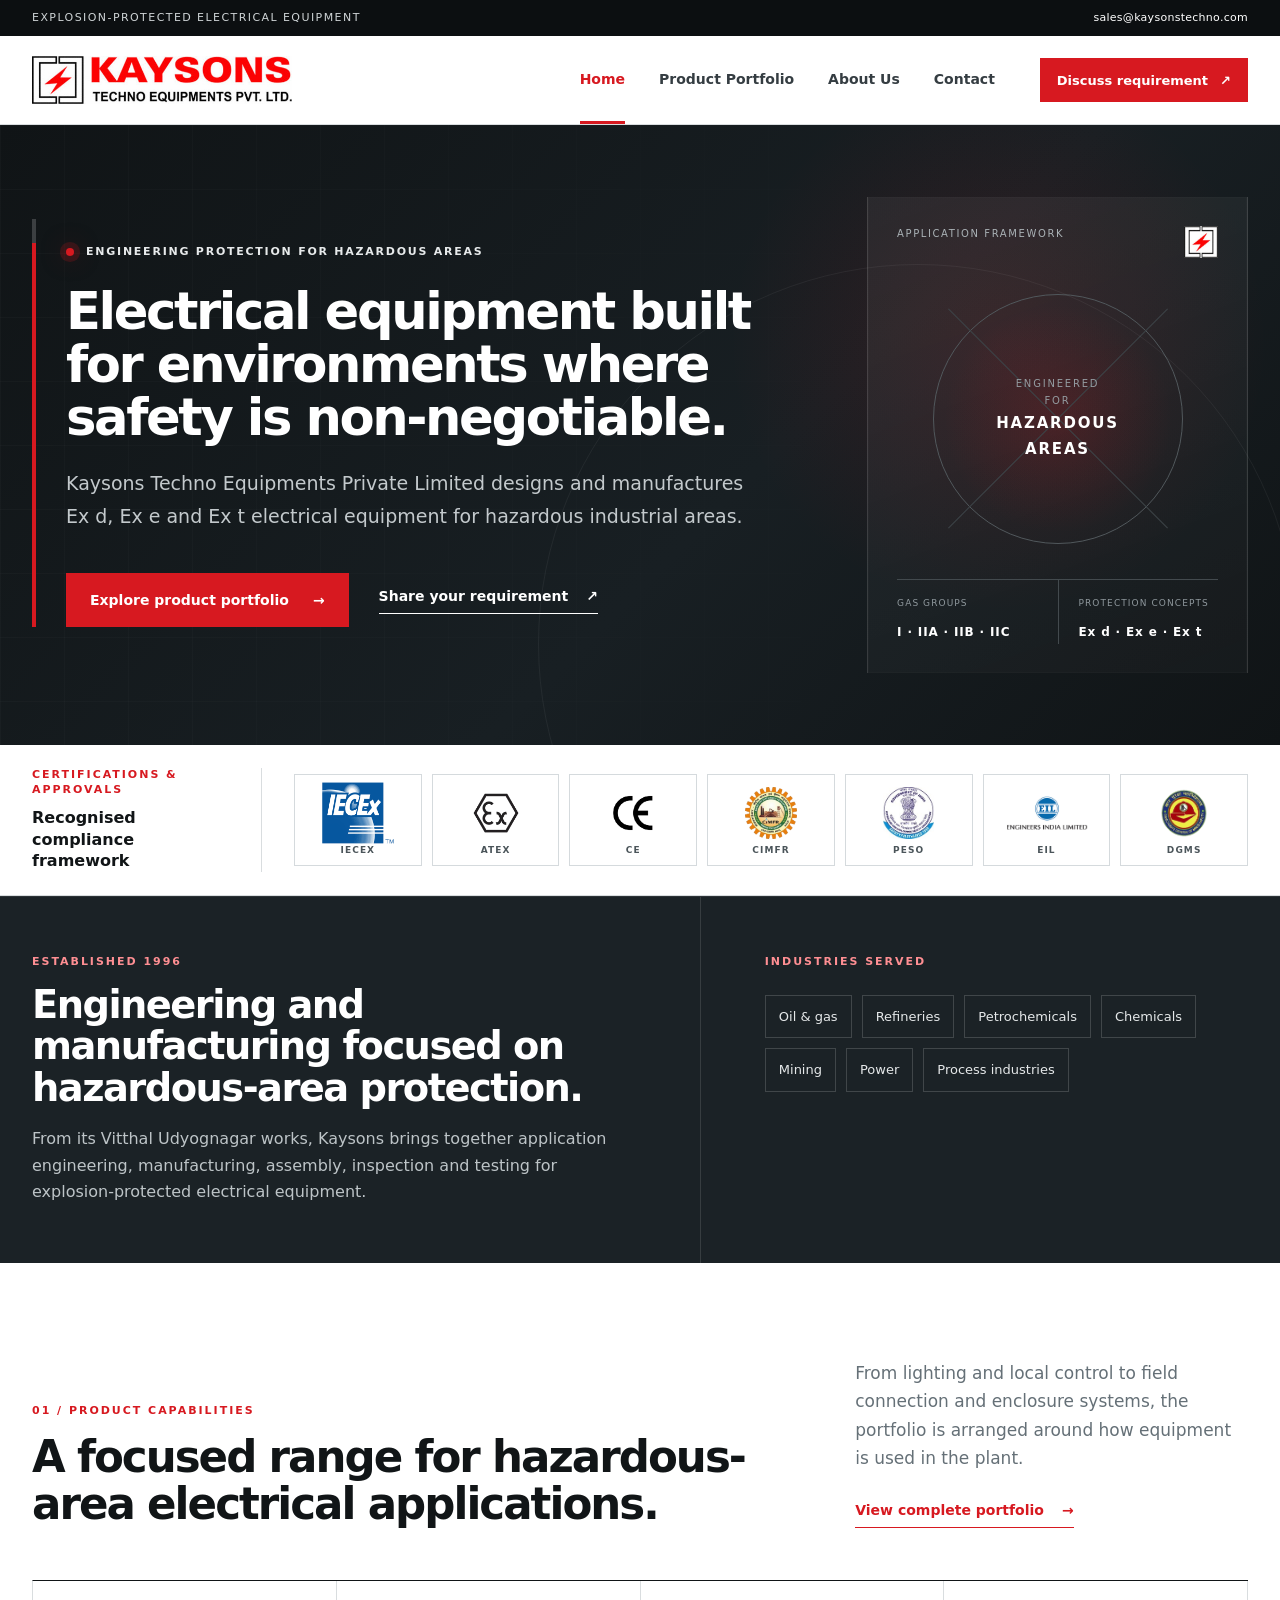
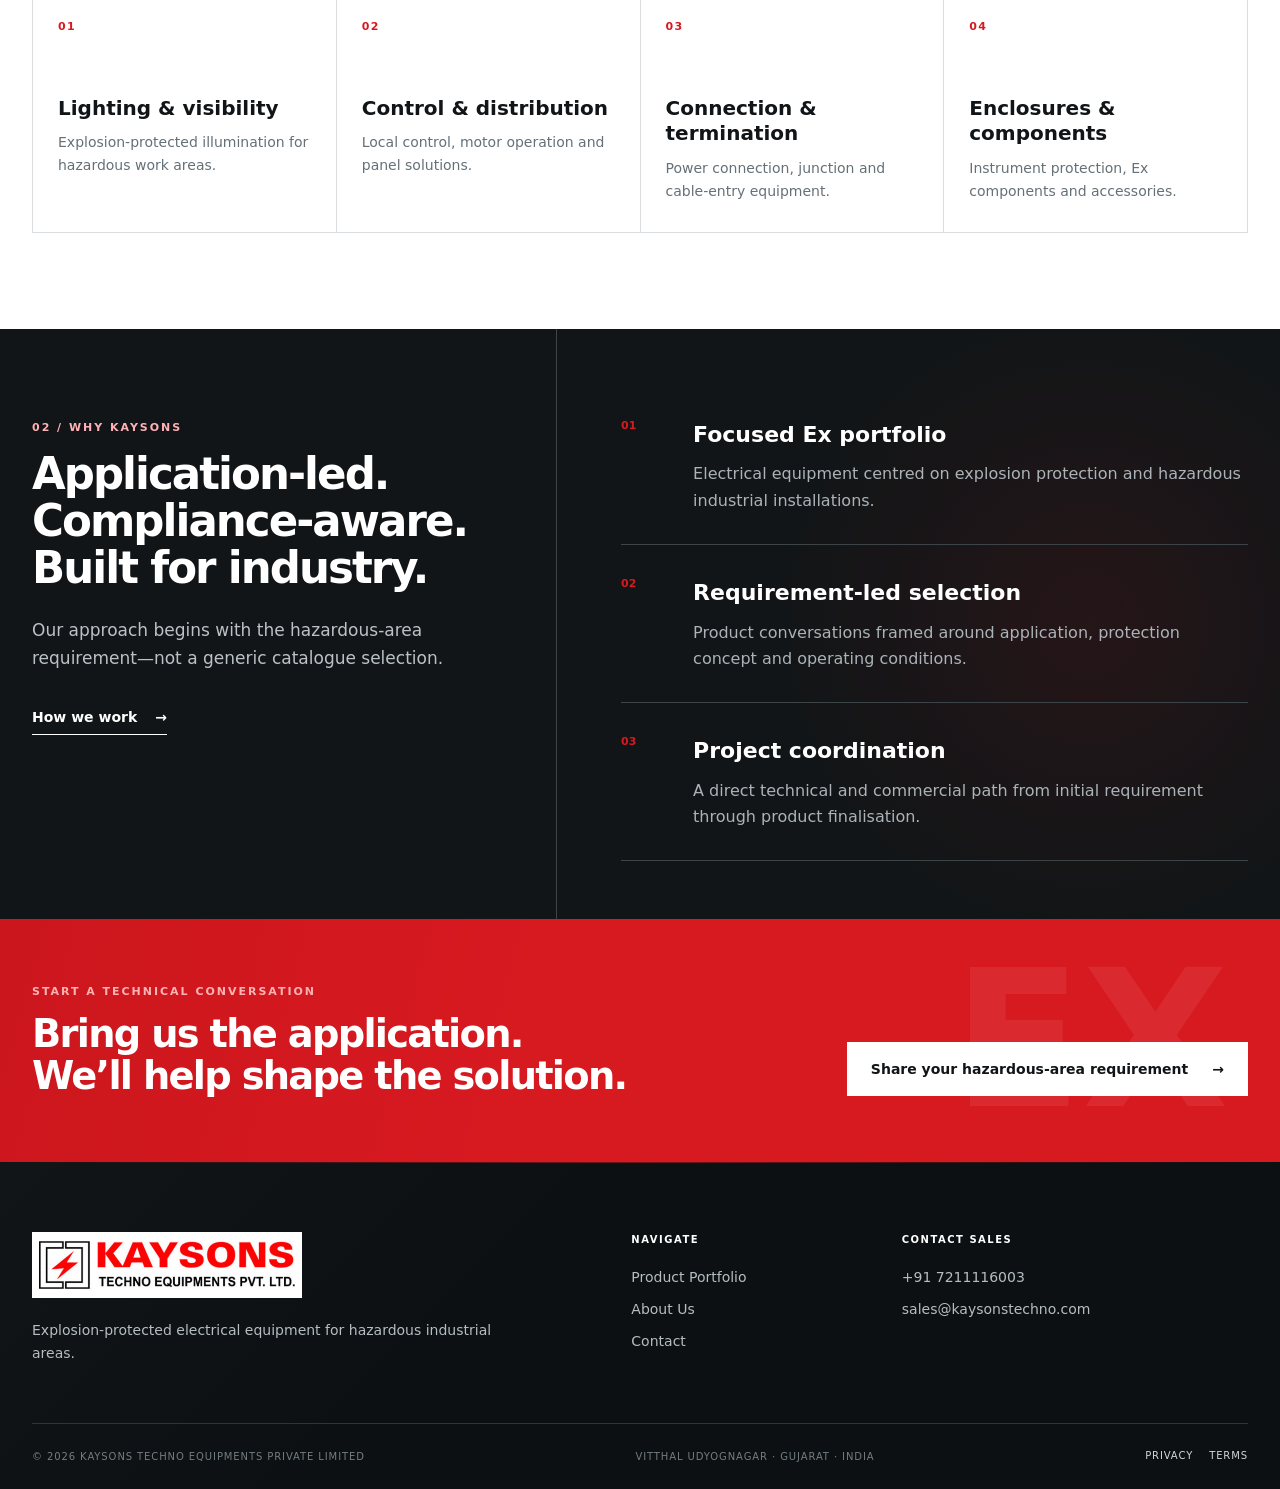
==== commit 58e21a86: "Back to original" ====
--- a/index.html
+++ b/index.html
@@ -3,109 +3,258 @@
 <head>
 <meta charset="utf-8">
 <meta name="viewport" content="width=device-width,initial-scale=1">
-<meta name="theme-color" content="#0a0a0a">
-<title>Explosion-Protected Equipment | Kaysons Techno Equipments</title>
+<title>Explosion-Protected Electrical Equipment | Kaysons</title>
 <meta name="description" content="Kaysons Techno Equipments manufactures Ex d, Ex e and Ex t electrical equipment for hazardous areas, including Group I, IIA, IIB and IIC applications.">
 <link rel="canonical" href="https://www.kaysonstechno.com/">
 <link rel="icon" type="image/png" href="kaysons-mark.png">
 <link rel="apple-touch-icon" href="kaysons-mark.png">
-<link rel="preconnect" href="https://fonts.googleapis.com">
-<link rel="preconnect" href="https://fonts.gstatic.com" crossorigin>
-<link href="https://fonts.googleapis.com/css2?family=Onest:wght@400;500;600;700&display=swap" rel="stylesheet">
-<link rel="preload" href="kaysons-logo.jpg" as="image">
-<meta property="og:title" content="Explosion-Protected Equipment | Kaysons Techno Equipments">
+<meta property="og:title" content="Explosion-Protected Electrical Equipment | Kaysons">
 <meta property="og:description" content="Hazardous-area electrical equipment engineered and manufactured in Gujarat, India since 1996.">
 <meta property="og:type" content="website">
 <meta property="og:url" content="https://www.kaysonstechno.com/">
 <meta property="og:image" content="https://www.kaysonstechno.com/kaysons-logo.jpg">
+<meta name="twitter:card" content="summary">
 <script src="site-config.js"></script>
-<script>document.documentElement.classList.add('js');try{if(sessionStorage.getItem('kaysons-intro-seen')==='1')document.documentElement.classList.add('skip-intro')}catch(e){}</script>
-<script type="application/ld+json">{"@context":"https://schema.org","@type":"Organization","@id":"https://www.kaysonstechno.com/#organization","name":"Kaysons Techno Equipments Private Limited","url":"https://www.kaysonstechno.com/","logo":"https://www.kaysonstechno.com/kaysons-logo.jpg","foundingDate":"1996-02-13","description":"Manufacturer of explosion-protected electrical equipment for hazardous industrial areas.","email":"sales@kaysonstechno.com","telephone":"+91-2692-235303","address":{"@type":"PostalAddress","streetAddress":"1802/7, Phase IV, G.I.D.C. Estate","addressLocality":"Vitthal Udyognagar","addressRegion":"Gujarat","postalCode":"388121","addressCountry":"IN"},"hasMap":"https://maps.app.goo.gl/dc6hkpB1cHCBP7jx9?g_st=ic"}</script>
+<script>
+try{if(sessionStorage.getItem('kaysons-loader-seen')==='1')document.documentElement.classList.add('skip-site-loader')}catch(e){}
+</script>
+<script type="application/ld+json">
+{"@context":"https://schema.org","@type":"Organization","@id":"https://www.kaysonstechno.com/#organization","name":"Kaysons Techno Equipments Private Limited","url":"https://www.kaysonstechno.com/","logo":"https://www.kaysonstechno.com/kaysons-logo.jpg","foundingDate":"1996-02-13","description":"Manufacturer of explosion-protected electrical equipment for hazardous industrial areas.","email":"sales@kaysonstechno.com","telephone":"+91-2692-235303","address":{"@type":"PostalAddress","streetAddress":"1802/7, Phase IV, G.I.D.C. Estate","addressLocality":"Vitthal Udyognagar","addressRegion":"Gujarat","postalCode":"388121","addressCountry":"IN"},"hasMap":"https://maps.app.goo.gl/dc6hkpB1cHCBP7jx9?g_st=ic"}
+</script>
 <link rel="stylesheet" href="styles.css">
 </head>
-<body>
-<div class="page-loader" role="status" aria-live="polite" aria-label="Loading Kaysons website">
-  <div class="loader-brand"><div class="loader-brand-row"><img src="kaysons-mark.png" alt="">Kaysons Techno Equipments Private Limited</div><p>Engineering protection for hazardous areas.</p></div>
-  <div class="loader-progress"><div class="loader-track"><span class="loader-fill"></span></div><div class="loader-meta"><span>Loading</span><span class="loader-count">000</span></div></div>
-</div>
+<body class="is-loading">
+<div class="site-loader" role="status" aria-live="polite" aria-label="Loading Kaysons Techno Equipments website">
+<div class="site-loader-inner">
+<span class="site-loader-mark" aria-hidden="true"></span>
+<span class="site-loader-text">Engineering protection for hazardous areas</span>
+</div>
+</div>
+<div class="scroll-progress" aria-hidden="true"><span class="scroll-progress-bar"></span></div>
 <a class="skip-link" href="#main-content">Skip to content</a>
-
-<header class="site-header">
-  <div class="shell header-inner">
-    <a class="brand" href="index.html" aria-label="Kaysons Techno Equipments home"><img src="kaysons-logo.jpg" width="500" height="93" alt="Kaysons Techno Equipments Private Limited"></a>
-    <nav class="primary-nav" aria-label="Primary navigation">
-      <a class="active" aria-current="page" href="index.html">Home</a><a href="products.html">Products</a><a href="about.html">About</a><a href="contact.html">Contact</a>
-    </nav>
-    <div class="header-actions">
-      <div class="clock-chip" aria-label="Current time in India"><small>India</small><span class="clock-time" data-local-time>10:00am</span></div>
-      <a class="pill-button pill-button-dark header-cta" href="contact.html" data-open-request>Discuss requirement<span class="pill-arrow"><svg aria-hidden="true" viewBox="0 0 24 24" fill="none" stroke="currentColor" stroke-width="2" stroke-linecap="round"><path d="M7 17 17 7M8 7h9v9"/></svg></span></a>
-      <button class="menu-toggle" type="button" aria-expanded="false" aria-controls="mobile-navigation"><svg aria-hidden="true" viewBox="0 0 24 24" fill="none" stroke="currentColor" stroke-width="2" stroke-linecap="round"><path d="M4 6h16M4 12h16M4 18h16"/></svg>Menu</button>
+<div class="utility-bar">
+<div class="shell utility-inner">
+<span>Explosion-protected electrical equipment</span>
+<a href="mailto:sales@kaysonstechno.com">sales@kaysonstechno.com</a>
+</div>
+</div>
+  <header class="site-header">
+<div class="shell header-inner">
+    <a class="brand" href="index.html" aria-label="Kaysons Techno Equipments Private Limited home">
+<img src="kaysons-logo.jpg" alt="Kaysons Techno Equipments Private Limited">
+</a>
+    <nav class="nav" aria-label="Primary navigation">
+<a class="active" href="index.html" aria-current="page">Home</a>
+<a class="" href="products.html">Product Portfolio</a>
+<a class="" href="about.html">About Us</a>
+<a class="" href="contact.html">Contact</a>
+</nav>
+    <a class="button button-small" href="contact.html">Discuss requirement <span aria-hidden="true">↗</span>
+</a>
+  </div>
+</header>
+<main id="main-content">
+  <section class="home-hero">
+<div class="hero-grid-bg" aria-hidden="true">
+</div>
+<div class="shell home-hero-grid">
+    <div class="hero-content">
+<span class="hero-kicker">
+<i>
+</i> Engineering protection for hazardous areas</span>
+<h1>Electrical equipment built for environments where safety is non-negotiable.</h1>
+<p>Kaysons Techno Equipments Private Limited designs and manufactures Ex d, Ex e and Ex t electrical equipment for hazardous industrial areas.</p>
+<div class="hero-actions">
+<a class="button" href="products.html">Explore product portfolio <span>→</span>
+</a>
+<a class="text-link text-link-light" href="contact.html">Share your requirement <span>↗</span>
+</a>
+</div>
+</div>
+    <aside class="hazard-panel" aria-label="Hazardous area engineering focus">
+<div class="hazard-panel-top">
+<span>Application framework</span>
+<img src="kaysons-mark.png" alt="">
+</div>
+<div class="hazard-ring">
+<span>ENGINEERED<br>FOR<br>
+<strong>HAZARDOUS<br>AREAS</strong>
+</span>
+</div>
+<div class="hazard-specs">
+<div>
+<small>Gas groups</small>
+<strong>I · IIA · IIB · IIC</strong>
+</div>
+<div>
+<small>Protection concepts</small>
+<strong>Ex d · Ex e · Ex t</strong>
+</div>
+</div>
+</aside>
+  </div>
+</section>
+  <section class="approval-strip" aria-label="Certifications and approvals">
+<div class="shell approval-inner">
+    <div class="approval-intro">
+<span class="eyebrow">Certifications & approvals</span>
+<strong>Recognised compliance framework</strong>
+</div>
+    <div class="approval-marks">
+      <div class="approval-mark">
+<img src="approval-iecex.png" alt="IECEx logo">
+<span>IECEx</span>
+</div>
+      <div class="approval-mark">
+<img src="approval-atex.webp" alt="ATEX logo">
+<span>ATEX</span>
+</div>
+      <div class="approval-mark">
+<img src="approval-ce.webp" alt="CE logo">
+<span>CE</span>
+</div>
+      <div class="approval-mark">
+<img src="approval-cimfr.png" alt="CIMFR logo">
+<span>CIMFR</span>
+</div>
+      <div class="approval-mark">
+<img src="approval-peso.jpg" alt="PESO logo">
+<span>PESO</span>
+</div>
+      <div class="approval-mark">
+<img src="approval-eil.png" alt="EIL logo">
+<span>EIL</span>
+</div>
+      <div class="approval-mark">
+<img src="approval-dgms.png" alt="DGMS logo">
+<span>DGMS</span>
+</div>
     </div>
   </div>
-</header>
-
-<main id="main-content">
-  <section class="home-hero" aria-labelledby="home-heading">
-    <div class="hero-technical-grid" aria-hidden="true"></div><div class="hero-watermark" aria-hidden="true">KAYSONS</div>
-    <div class="shell home-hero-grid">
-      <div class="hero-copy" data-reveal="left">
-        <span class="eyebrow">Explosion-protected electrical equipment</span>
-        <h1 id="home-heading">Protection engineered for <span>hazardous areas.</span></h1>
-        <p>Kaysons Techno Equipments Private Limited designs and manufactures Ex d, Ex e and Ex t electrical equipment for demanding industrial environments.</p>
-        <div class="hero-proof"><span><i></i>Established 1996</span><span><i></i>Gujarat, India</span><span><i></i>Group I · IIA · IIB · IIC</span></div>
-        <div class="hero-actions"><a class="pill-button pill-button-dark" href="products.html">Explore products<span class="pill-arrow"><svg aria-hidden="true" viewBox="0 0 24 24" fill="none" stroke="currentColor" stroke-width="2" stroke-linecap="round"><path d="M5 12h14M13 6l6 6-6 6"/></svg></span></a><a class="pill-button pill-button-outline" href="contact.html" data-open-request>Discuss requirement<span class="pill-arrow"><svg aria-hidden="true" viewBox="0 0 24 24" fill="none" stroke="currentColor" stroke-width="2" stroke-linecap="round"><path d="M7 17 17 7M8 7h9v9"/></svg></span></a></div>
-      </div>
-      <aside class="hero-side" data-reveal="right" aria-label="Hazardous area capabilities">
-        <div class="hero-spec-card"><div class="spec-card-inner">
-          <div class="spec-mark"><img src="kaysons-mark.png" width="99" height="93" alt=""></div>
-          <div class="spec-content"><div class="spec-slide"><small>Flameproof protection</small><strong>Ex d · Contain an internal ignition.</strong></div><div class="spec-controls"><div class="spec-dots" aria-hidden="true"><span class="active"></span><span></span><span></span></div><div class="spec-buttons"><button type="button" data-spec-prev aria-label="Previous protection concept"><svg aria-hidden="true" viewBox="0 0 24 24" fill="none" stroke="currentColor" stroke-width="2" stroke-linecap="round"><path d="M5 12h14M13 6l6 6-6 6"/></svg></button><button type="button" data-spec-next aria-label="Next protection concept"><svg aria-hidden="true" viewBox="0 0 24 24" fill="none" stroke="currentColor" stroke-width="2" stroke-linecap="round"><path d="M5 12h14M13 6l6 6-6 6"/></svg></button></div></div></div>
-        </div></div>
-        <div class="hero-approvals"><span>Certified and approved across relevant schemes</span><div class="hero-approval-grid"><div><img src="approval-iecex.png" alt="IECEx"></div><div><img src="approval-atex.webp" alt="ATEX"></div><div><img src="approval-ce.webp" alt="CE"></div><div><img src="approval-cimfr.png" alt="CIMFR"></div><div><img src="approval-peso.jpg" alt="PESO"></div><div><img src="approval-eil.png" alt="EIL"></div><div><img src="approval-dgms.png" alt="DGMS"></div></div></div>
-      </aside>
-    </div>
-    <div class="shell hero-status" data-reveal><span>Working since 1996</span><span>Ex d · Ex e · Ex t</span><span>Scroll to explore ↓</span></div>
-  </section>
-
-  <section class="section-block">
-    <div class="shell studio-intro">
-      <div class="studio-visual" data-reveal="left"><span class="eyebrow">The company</span><div class="studio-rings" aria-hidden="true"></div><div class="studio-mark"><img src="kaysons-mark.png" width="99" height="93" alt="">Focused engineering and manufacturing from Vitthal Udyognagar, Gujarat.</div></div>
-      <div class="studio-copy" data-reveal="right"><h2>Kaysons builds hazardous-area electrical equipment around the application, <span>the protection concept and the compliance requirement.</span></h2><div class="studio-copy-footer"><p>Our portfolio supports oil &amp; gas, refineries, chemical and petrochemical facilities, mining, utilities, process industries and manufacturing.</p><a class="pill-button pill-button-outline" href="about.html">About Kaysons<span class="pill-arrow"><svg aria-hidden="true" viewBox="0 0 24 24" fill="none" stroke="currentColor" stroke-width="2" stroke-linecap="round"><path d="M5 12h14M13 6l6 6-6 6"/></svg></span></a></div></div>
-    </div>
-  </section>
-
-  <section class="statement-band" aria-label="Kaysons engineering statement"><ul class="shell statement-pills"><li class="pill-soft" data-reveal="scale">We</li><li class="pill-accent" data-reveal="scale" style="--reveal-delay:100ms">Engineer</li><li class="pill-dark" data-reveal="scale" style="--reveal-delay:200ms"><svg aria-hidden="true" viewBox="0 0 24 24" fill="none" stroke="currentColor" stroke-width="1.7" stroke-linecap="round"><path d="M5 12h14M13 6l6 6-6 6"/></svg></li><li class="pill-ghost" data-reveal="scale" style="--reveal-delay:300ms">Protection</li></ul></section>
-
-  <section class="preview-section" aria-labelledby="portfolio-heading">
-    <div class="shell"><div class="preview-heading" data-reveal><span class="eyebrow">Product portfolio</span><h2 id="portfolio-heading">Focused equipment families</h2></div>
-      <div class="preview-grid">
-        <a class="preview-card" href="products.html#lighting-fittings" data-reveal="scale"><div class="card-top"><span>01 — Lighting</span><span class="round-arrow"><svg aria-hidden="true" viewBox="0 0 24 24" fill="none" stroke="currentColor" stroke-width="2"><path d="M7 17 17 7M8 7h9v9"/></svg></span></div><div class="card-mark"><img src="kaysons-mark.png" alt=""></div><div class="card-bottom"><h3>Explosion-protected lighting</h3><p>Lighting fittings for classified industrial locations.</p><div class="tag-row"><span>Ex d</span><span>Ex e</span><span>Ex t</span></div></div></a>
-        <a class="preview-card" href="products.html#control-station-motor-starter" data-reveal="scale" style="--reveal-delay:80ms"><div class="card-top"><span>02 — Control</span><span class="round-arrow"><svg aria-hidden="true" viewBox="0 0 24 24" fill="none" stroke="currentColor" stroke-width="2"><path d="M7 17 17 7M8 7h9v9"/></svg></span></div><div class="card-mark"><img src="kaysons-mark.png" alt=""></div><div class="card-bottom"><h3>Control &amp; distribution</h3><p>Control stations, motor starters and engineered panels.</p><div class="tag-row"><span>Control</span><span>Power</span><span>Instrument</span></div></div></a>
-        <a class="preview-card" href="products.html#cable-glands" data-reveal="scale" style="--reveal-delay:160ms"><div class="card-top"><span>03 — Connection</span><span class="round-arrow"><svg aria-hidden="true" viewBox="0 0 24 24" fill="none" stroke="currentColor" stroke-width="2"><path d="M7 17 17 7M8 7h9v9"/></svg></span></div><div class="card-mark"><img src="kaysons-mark.png" alt=""></div><div class="card-bottom"><h3>Connection &amp; termination</h3><p>Cable glands, plugs, sockets and conduit accessories.</p><div class="tag-row"><span>Group I</span><span>IIA</span><span>IIB</span><span>IIC</span></div></div></a>
-        <a class="preview-card" href="products.html#increased-safety-enclosures" data-reveal="scale" style="--reveal-delay:240ms"><div class="card-top"><span>04 — Enclosures</span><span class="round-arrow"><svg aria-hidden="true" viewBox="0 0 24 24" fill="none" stroke="currentColor" stroke-width="2"><path d="M7 17 17 7M8 7h9v9"/></svg></span></div><div class="card-mark"><img src="kaysons-mark.png" alt=""></div><div class="card-bottom"><h3>Enclosures &amp; components</h3><p>Flameproof and increased-safety equipment formats.</p><div class="tag-row"><span>Empty</span><span>Populated</span><span>Customised</span></div></div></a>
-      </div><div class="preview-actions"><a class="pill-button pill-button-dark" href="products.html">View all ten product groups<span class="pill-arrow"><svg aria-hidden="true" viewBox="0 0 24 24" fill="none" stroke="currentColor" stroke-width="2"><path d="M5 12h14M13 6l6 6-6 6"/></svg></span></a></div>
-    </div>
-  </section>
-
-  <section class="service-section" aria-labelledby="why-heading"><div class="shell"><span class="eyebrow" data-reveal>Why Kaysons</span><div class="section-heading" data-reveal><h2 id="why-heading">Engineering depth where it matters.</h2><p>A focused hazardous-area manufacturer coordinating technical requirements from selection through manufacture and dispatch.</p></div>
-    <ul class="service-list">
-      <li class="service-item" data-reveal><div class="service-row"><span class="service-index">01</span><h3>Hazardous-area focus</h3><p>Dedicated Ex d, Ex e and Ex t electrical equipment portfolio.</p><span class="round-arrow"><svg aria-hidden="true" viewBox="0 0 24 24" fill="none" stroke="currentColor" stroke-width="2"><path d="M7 17 17 7M8 7h9v9"/></svg></span></div></li>
-      <li class="service-item" data-reveal><div class="service-row"><span class="service-index">02</span><h3>Application-led selection</h3><p>Product discussions begin with classification, service and project requirements.</p><span class="round-arrow"><svg aria-hidden="true" viewBox="0 0 24 24" fill="none" stroke="currentColor" stroke-width="2"><path d="M7 17 17 7M8 7h9v9"/></svg></span></div></li>
-      <li class="service-item" data-reveal><div class="service-row"><span class="service-index">03</span><h3>Integrated manufacturing</h3><p>Engineering, machining, assembly, testing and inspection coordinated in-house.</p><span class="round-arrow"><svg aria-hidden="true" viewBox="0 0 24 24" fill="none" stroke="currentColor" stroke-width="2"><path d="M7 17 17 7M8 7h9v9"/></svg></span></div></li>
-      <li class="service-item" data-reveal><div class="service-row"><span class="service-index">04</span><h3>Compliance-aware execution</h3><p>Equipment configuration aligned with the applicable approved scope and documents.</p><span class="round-arrow"><svg aria-hidden="true" viewBox="0 0 24 24" fill="none" stroke="currentColor" stroke-width="2"><path d="M7 17 17 7M8 7h9v9"/></svg></span></div></li>
-    </ul>
-  </div></section>
-
-  <section class="stats-section"><div class="shell stats-panel" data-reveal="scale"><span class="eyebrow eyebrow-light">By the numbers</span><h2>Built on sustained hazardous-area manufacturing focus.</h2><ul class="stats-grid"><li><div class="stat-value" data-count="30" data-suffix="+">0+</div><p class="stat-label">Years since establishment</p></li><li><div class="stat-value" data-count="10">0</div><p class="stat-label">Product category groups</p></li><li><div class="stat-value" data-count="3">0</div><p class="stat-label">Protection concepts: d, e, t</p></li><li><div class="stat-value" data-count="4">0</div><p class="stat-label">Gas groups: I, IIA, IIB, IIC</p></li></ul></div></section>
-
-  <section class="approval-section" aria-labelledby="approval-heading"><div class="shell"><div class="section-heading" data-reveal><div><span class="eyebrow">Certifications &amp; approvals</span><h2 id="approval-heading">Recognised technical assurance.</h2></div><p>Certification and approval applicability depends on the relevant product, model, configuration and certificate scope.</p></div><div class="approval-grid"><div class="approval-card" data-reveal="scale"><img src="approval-iecex.png" alt="IECEx"><span>IECEx</span></div><div class="approval-card" data-reveal="scale"><img src="approval-atex.webp" alt="ATEX"><span>ATEX</span></div><div class="approval-card" data-reveal="scale"><img src="approval-ce.webp" alt="CE"><span>CE</span></div><div class="approval-card" data-reveal="scale"><img src="approval-cimfr.png" alt="CIMFR"><span>CIMFR</span></div><div class="approval-card" data-reveal="scale"><img src="approval-peso.jpg" alt="PESO"><span>PESO</span></div><div class="approval-card" data-reveal="scale"><img src="approval-eil.png" alt="Engineers India Limited"><span>EIL</span></div><div class="approval-card" data-reveal="scale"><img src="approval-dgms.png" alt="DGMS"><span>DGMS</span></div></div></div></section>
+</section>
+  <section class="home-heritage" aria-label="Company experience and industries served">
+<div class="shell heritage-grid">
+<div class="heritage-intro">
+<span class="section-index">Established 1996</span>
+<h2>Engineering and manufacturing focused on hazardous-area protection.</h2>
+<p>From its Vitthal Udyognagar works, Kaysons brings together application engineering, manufacturing, assembly, inspection and testing for explosion-protected electrical equipment.</p>
+</div>
+<div class="industry-panel">
+<span class="eyebrow">Industries served</span>
+<div class="industry-chips">
+<span>Oil &amp; gas</span><span>Refineries</span><span>Petrochemicals</span><span>Chemicals</span><span>Mining</span><span>Power</span><span>Process industries</span>
+</div>
+</div>
+</div>
+</section>
+  <section class="section product-overview">
+<div class="shell">
+<div class="section-heading split-heading">
+<div>
+<span class="section-index">01 / Product capabilities</span>
+<h2>A focused range for hazardous-area electrical applications.</h2>
+</div>
+<div>
+<p>From lighting and local control to field connection and enclosure systems, the portfolio is arranged around how equipment is used in the plant.</p>
+<a class="text-link" href="products.html">View complete portfolio <span>→</span>
+</a>
+</div>
+</div>
+<div class="home-capability-grid">
+<article>
+<span>01</span>
+<h3>Lighting & visibility</h3>
+<p>Explosion-protected illumination for hazardous work areas.</p>
+</article>
+<article>
+<span>02</span>
+<h3>Control & distribution</h3>
+<p>Local control, motor operation and panel solutions.</p>
+</article>
+<article>
+<span>03</span>
+<h3>Connection & termination</h3>
+<p>Power connection, junction and cable-entry equipment.</p>
+</article>
+<article>
+<span>04</span>
+<h3>Enclosures & components</h3>
+<p>Instrument protection, Ex components and accessories.</p>
+</article>
+</div>
+</div>
+</section>
+  <section class="section why-section">
+<div class="shell why-grid">
+<div class="why-title-block">
+<span class="section-index section-index-light">02 / Why Kaysons</span>
+<h2>Application-led.<br>Compliance-aware.<br>Built for industry.</h2>
+<p>Our approach begins with the hazardous-area requirement—not a generic catalogue selection.</p>
+<a class="text-link text-link-light" href="about.html">How we work <span>→</span>
+</a>
+</div>
+<div class="why-points">
+    <article>
+<span>01</span>
+<div>
+<h3>Focused Ex portfolio</h3>
+<p>Electrical equipment centred on explosion protection and hazardous industrial installations.</p>
+</div>
+</article>
+<article>
+<span>02</span>
+<div>
+<h3>Requirement-led selection</h3>
+<p>Product conversations framed around application, protection concept and operating conditions.</p>
+</div>
+</article>
+<article>
+<span>03</span>
+<div>
+<h3>Project coordination</h3>
+<p>A direct technical and commercial path from initial requirement through product finalisation.</p>
+</div>
+</article>
+  </div>
+</div>
+</section>
+  <section class="cta-band">
+<div class="shell cta-grid">
+<div>
+<span class="eyebrow eyebrow-light">Start a technical conversation</span>
+<h2>Bring us the application.<br>We’ll help shape the solution.</h2>
+</div>
+<a class="button button-light" href="contact.html">Share your hazardous-area requirement <span aria-hidden="true">→</span>
+</a>
+</div>
+</section>
 </main>
-
-<footer class="site-footer"><div class="shell footer-inner"><div class="footer-cta" data-reveal><h2>Bring us the application. We’ll help shape the solution.</h2><a class="pill-button pill-button-light" href="contact.html" data-open-request>Discuss requirement<span class="pill-arrow"><svg aria-hidden="true" viewBox="0 0 24 24" fill="none" stroke="currentColor" stroke-width="2"><path d="M7 17 17 7M8 7h9v9"/></svg></span></a></div><div class="footer-grid"><div class="footer-brand"><span class="footer-logo-wrap"><img class="footer-logo" src="kaysons-logo.jpg" width="500" height="93" alt="Kaysons Techno Equipments Private Limited"></span><p>Explosion-protected electrical equipment for hazardous industrial areas.</p></div><div class="footer-column"><p class="footer-label">Navigate</p><a href="products.html">Products</a><a href="about.html">About</a><a href="contact.html">Contact</a></div><div class="footer-column"><p class="footer-label">Contact sales</p><a href="tel:+917211116003">+91 7211116003</a><a href="tel:+917211116004">+91 7211116004</a><a href="tel:+917211116005">+91 7211116005</a><a href="mailto:sales@kaysonstechno.com">sales@kaysonstechno.com</a></div><div class="footer-column footer-location"><p class="footer-label">Registered office &amp; works</p><p>1802/7, Phase IV, G.I.D.C. Estate,<br>Vitthal Udyognagar – 388 121,<br>Dist. Anand, Gujarat, India</p><a href="https://maps.app.goo.gl/dc6hkpB1cHCBP7jx9?g_st=ic" target="_blank" rel="noopener noreferrer">View location ↗</a></div></div><div class="footer-bottom"><span>© 2026 Kaysons Techno Equipments Private Limited</span><span>Monday–Saturday · 08:30–17:15 IST</span><span class="footer-legal-links"><a href="legal.html#privacy">Privacy</a><a href="legal.html#terms">Terms</a></span></div></div><div class="footer-watermark" aria-hidden="true">KAYSONS</div></footer>
-
-<div class="mobile-nav" id="mobile-navigation" aria-hidden="true"><div class="shell mobile-nav-top"><span class="mobile-nav-brand"><img src="kaysons-mark.png" alt="">Kaysons</span><button class="mobile-nav-close" type="button"><svg aria-hidden="true" viewBox="0 0 24 24" fill="none" stroke="currentColor" stroke-width="2"><path d="M4 4l16 16M20 4 4 20"/></svg>Close</button></div><nav class="shell mobile-nav-links" aria-label="Mobile navigation"><ul><li><a href="index.html"><small>01</small>Home</a></li><li><a href="products.html"><small>02</small>Products</a></li><li><a href="about.html"><small>03</small>About</a></li><li><a href="contact.html"><small>04</small>Contact</a></li></ul></nav><div class="shell mobile-nav-bottom"><span>India · <span data-local-time>10:00am</span></span><a href="contact.html" data-open-request>Discuss requirement →</a></div></div>
-
-<div class="request-modal" role="dialog" aria-modal="true" aria-labelledby="request-title" aria-hidden="true"><div class="modal-panel"><button class="modal-close" type="button" aria-label="Close enquiry form"><svg aria-hidden="true" viewBox="0 0 24 24" fill="none" stroke="currentColor" stroke-width="2"><path d="M4 4l16 16M20 4 4 20"/></svg></button><div class="modal-heading"><span class="eyebrow">Discuss your requirement</span><h2 id="request-title">Tell us about the application.</h2></div><form class="modal-form" novalidate><label>Name<input name="from_name" required autocomplete="name" placeholder="Your name"></label><label>Company<input name="company" autocomplete="organization" placeholder="Company name"></label><label>Email<input type="email" name="reply_to" required autocomplete="email" placeholder="you@company.com"></label><label>Phone<input type="tel" name="phone" autocomplete="tel" placeholder="Contact number"></label><label>Product or equipment<input name="product" placeholder="Product family"></label><label>Application<textarea name="message" required placeholder="Hazardous area, protection concept, quantity and project details"></textarea></label><input class="sr-only" tabindex="-1" autocomplete="off" name="website" aria-hidden="true"><label class="consent-check"><input type="checkbox" name="privacy_consent" value="accepted" required><span>I agree that Kaysons may use these details to respond to this enquiry. See the <a href="legal.html#privacy">Privacy Policy</a>.</span></label><div class="modal-actions"><small>Sales typically responds during business hours.</small><button class="pill-button pill-button-dark" type="submit">Send enquiry<span class="pill-arrow">↗</span></button></div><p class="form-status" role="status" aria-live="polite"></p></form></div></div>
-
-<script src="script.js" defer></script>
+<footer class="footer">
+<div class="shell footer-grid">
+    <div>
+<img class="footer-logo" src="kaysons-logo.jpg" alt="Kaysons Techno Equipments Private Limited">
+<p>Explosion-protected electrical equipment for hazardous industrial areas.</p>
+</div>
+    <div>
+<p class="footer-label">Navigate</p>
+<a href="products.html">Product Portfolio</a>
+<a href="about.html">About Us</a>
+<a href="contact.html">Contact</a>
+</div>
+    <div>
+<p class="footer-label">Contact sales</p>
+<a href="tel:+917211116003">+91 7211116003</a>
+<a href="mailto:sales@kaysonstechno.com">sales@kaysonstechno.com</a>
+</div>
+  </div>
+<div class="shell footer-bottom">
+<span>© 2026 Kaysons Techno Equipments Private Limited</span>
+<span>Vitthal Udyognagar · Gujarat · India</span>
+<span class="footer-legal-links"><a href="legal.html#privacy">Privacy</a><a href="legal.html#terms">Terms</a></span>
+</div>
+</footer>
+<button class="back-to-top" type="button" aria-label="Back to top">↑</button>
+<script src="script.js">
+</script>
 </body>
 </html>
--- a/styles.css
+++ b/styles.css
@@ -1,401 +1,2813 @@
+/* =========================================================
+   KAYSONS TECHNO EQUIPMENTS
+   Professional four-page static website
+   ========================================================= */
+
 :root {
-  --background:#fff; --foreground:#111; --ink:#0a0a0a; --muted:#686c6d; --subtle:#8d9091;
-  --line:#e6e5e2; --surface:#f1f0ee; --surface-2:#e3e2df;
-  --accent:#df1721; --accent-deep:#a90d14; --accent-soft:#ff5a61;
-  --hero-from:#f1f0ee; --hero-to:#c9c9c9; --success:#13704a; --error:#b3242b;
-  --radius-pill:9999px; --radius-card:2rem; --radius-card-sm:1.25rem; --radius-control:.875rem;
-  --container-shell:88rem; --header-height:6.4rem;
-  --shadow-sm:0 10px 30px rgba(10,10,10,.07); --shadow-lg:0 30px 90px rgba(10,10,10,.18);
-  --spring:cubic-bezier(.16,1,.3,1); --spring-fast:cubic-bezier(.2,.8,.2,1);
-}
-
-@view-transition{navigation:auto}
-::view-transition-old(root){animation:page-out 160ms ease both}
-::view-transition-new(root){animation:page-in 360ms var(--spring) both}
-@keyframes page-out{to{opacity:0;transform:translateY(-4px)}}
-@keyframes page-in{from{opacity:0;transform:translateY(10px)}}
-
-*,*::before,*::after{box-sizing:border-box}
-*{margin:0;padding:0}
-html{background:var(--ink);scroll-behavior:smooth;scroll-padding-top:calc(var(--header-height) + 1rem);-webkit-font-smoothing:antialiased}
-html.is-locked,html.is-locked body{height:100%;overflow:hidden}
-body{min-width:320px;overflow-x:hidden;color:var(--foreground);background:var(--background);font-family:"Onest","Segoe UI",Arial,sans-serif;font-size:1rem;font-weight:400;line-height:1.62;text-rendering:optimizeLegibility}
-main{overflow:clip;background:var(--background)}
-a{color:inherit;text-decoration:none}
-button,input,select,textarea{color:inherit;font:inherit}
-button{border:0;background:none;cursor:pointer}
-button,a,input,select,textarea{touch-action:manipulation}
-button:disabled,select:disabled{cursor:not-allowed}
-img,svg{display:block;max-width:100%}
-ul{list-style:none}
-p{color:var(--muted)}
-h1,h2,h3{color:inherit;font-weight:600;letter-spacing:-.035em;line-height:1.05;text-wrap:balance}
-h1{font-size:clamp(2.8rem,5vw,4.6rem)}
-h2{font-size:clamp(2.25rem,3.5vw,3.25rem)}
-h3{font-size:clamp(1.35rem,1.8vw,1.75rem)}
-::selection{color:#fff;background:var(--accent)}
-:focus-visible{outline:3px solid var(--accent);outline-offset:3px}
-.shell{width:min(var(--container-shell),calc(100% - 4rem));margin-inline:auto}
-.sr-only{position:absolute;width:1px;height:1px;padding:0;margin:-1px;overflow:hidden;clip:rect(0,0,0,0);white-space:nowrap;border:0}
-.skip-link{position:fixed;z-index:1000;top:1rem;left:1rem;padding:.65rem 1rem;border-radius:var(--radius-control);color:#fff;background:var(--ink);font-size:.875rem;transform:translateY(-180%);transition:transform 180ms ease}
-.skip-link:focus{transform:translateY(0)}
-
-/* First-session loader */
-.page-loader{position:fixed;z-index:1200;inset:0;display:flex;flex-direction:column;align-items:center;justify-content:center;gap:2rem;border-radius:0 0 var(--radius-card) var(--radius-card);color:#fff;background:var(--ink);transform:translateY(0);transition:transform 760ms var(--spring),visibility 760ms}
-.page-loader.is-exiting{visibility:hidden;transform:translateY(-100%)}
-.skip-intro .page-loader{display:none}
-.loader-brand{display:grid;justify-items:center;gap:1rem;text-align:center;transition:opacity 320ms ease,transform 520ms var(--spring)}
-.page-loader.is-exiting .loader-brand{opacity:0;transform:translateY(-12px)}
-.loader-brand-row{display:flex;align-items:center;gap:.75rem;font-size:clamp(1.2rem,2vw,1.75rem);font-weight:600}
-.loader-brand-row img{width:3rem;aspect-ratio:1;padding:.2rem;border-radius:.55rem;background:#fff;object-fit:contain}
-.loader-brand p{max-width:28ch;color:rgba(255,255,255,.56);font-size:.875rem}
-.loader-progress{width:min(22rem,72vw)}
-.loader-track{height:1px;background:rgba(255,255,255,.16)}
-.loader-fill{display:block;width:0;height:100%;background:var(--accent-soft);transition:width 100ms ease-out}
-.loader-meta{display:flex;justify-content:space-between;margin-top:.75rem;color:rgba(255,255,255,.48);font-size:.75rem;font-weight:500;letter-spacing:.08em;text-transform:uppercase}
-.loader-count{color:rgba(255,255,255,.86);font-variant-numeric:tabular-nums}
-
-/* Header */
-.site-header{position:absolute;z-index:100;top:0;right:0;left:0;opacity:0;transform:translateY(-14px);transition:opacity 700ms var(--spring),transform 700ms var(--spring)}
-.ready .site-header,.skip-intro .site-header{opacity:1;transform:translateY(0)}
-.site-header.is-fixed{position:fixed}
-.header-inner{display:grid;grid-template-columns:minmax(210px,280px) 1fr auto;align-items:center;gap:2rem;min-height:var(--header-height)}
-.header-capsule{display:contents}
-.brand{display:inline-flex;align-items:center;width:fit-content;min-height:48px;transition:transform 350ms var(--spring-fast)}
-.brand:hover{transform:scale(1.025)}
-.brand img{width:min(100%,16.5rem);height:auto;object-fit:contain}
-.primary-nav{display:flex;align-items:center;justify-content:center;gap:clamp(1.3rem,2.2vw,2.2rem);min-height:3.1rem;padding-inline:1.4rem;border:1px solid rgba(255,255,255,.55);border-radius:var(--radius-pill);background:rgba(255,255,255,.58);box-shadow:0 8px 24px rgba(10,10,10,.05);backdrop-filter:blur(14px)}
-.primary-nav a{position:relative;display:inline-flex;align-items:center;min-height:46px;font-size:.875rem;font-weight:500;opacity:.72;transition:opacity 220ms ease,transform 350ms var(--spring-fast)}
-.primary-nav a::after{position:absolute;bottom:.46rem;left:50%;width:.35rem;height:.35rem;border-radius:50%;content:"";background:var(--accent);opacity:0;transform:translate(-50%,5px);transition:opacity 220ms ease,transform 280ms var(--spring-fast)}
-.primary-nav a:hover,.primary-nav a.active{opacity:1;transform:translateY(-2px)}
-.primary-nav a.active::after{opacity:1;transform:translate(-50%,0)}
-.header-actions{display:flex;align-items:center;justify-content:flex-end;gap:.6rem}
-.clock-chip{display:flex;align-items:center;gap:.6rem;min-height:3rem;padding:.55rem .85rem;border:1px solid rgba(255,255,255,.55);border-radius:var(--radius-control);background:rgba(255,255,255,.56);backdrop-filter:blur(12px);font-size:.75rem;white-space:nowrap}
-.clock-chip small{color:rgba(17,17,17,.68)}
-.clock-time{min-width:3.6rem;font-weight:600;font-variant-numeric:tabular-nums}
-.header-cta{display:inline-flex}
-.menu-toggle{display:none;align-items:center;gap:.45rem;min-height:3rem;padding:.55rem .85rem;border:1px solid rgba(255,255,255,.55);border-radius:var(--radius-control);background:rgba(255,255,255,.6);backdrop-filter:blur(12px);font-size:.75rem;font-weight:600;letter-spacing:.05em;text-transform:uppercase}
-.menu-toggle svg{width:1rem}
-
-/* Reusable UI */
-.eyebrow{display:inline-flex;align-items:center;gap:.55rem;color:rgba(17,17,17,.68);font-size:.875rem;font-weight:500}
-.eyebrow::before{width:.4rem;height:.4rem;border-radius:50%;content:"";background:var(--accent)}
-.eyebrow-light{color:rgba(255,255,255,.7)}
-.eyebrow-light::before{background:rgba(255,255,255,.62)}
-.pill-button{display:inline-flex;align-items:center;gap:.8rem;min-height:3rem;padding:.35rem .38rem .35rem 1.45rem;border:1px solid transparent;border-radius:var(--radius-pill);font-size:.9rem;font-weight:500;transition:transform 350ms var(--spring-fast),box-shadow 250ms ease,background 250ms ease}
-.pill-button:hover{box-shadow:0 14px 28px rgba(10,10,10,.12);transform:scale(1.035)}
-.pill-button-dark{color:#fff;background:var(--ink)}
-.pill-button-light{color:var(--ink);background:var(--surface)}
-.pill-button-outline{border-color:rgba(17,17,17,.14);color:var(--ink);background:rgba(255,255,255,.24)}
-.pill-button-red{color:#fff;background:var(--accent)}
-.pill-arrow{display:grid;flex:0 0 2.25rem;place-items:center;width:2.25rem;height:2.25rem;border-radius:50%;color:var(--ink);background:#fff}
-.pill-button-light .pill-arrow,.pill-button-outline .pill-arrow{color:#fff;background:var(--ink)}
-.pill-arrow svg,.round-arrow svg{width:1rem;height:1rem;transition:transform 350ms var(--spring-fast)}
-.pill-button:hover .pill-arrow svg{transform:translate(2px,-2px)}
-.section-block{padding-block:clamp(5rem,8vw,7.5rem)}
-.section-heading{display:flex;align-items:flex-end;justify-content:space-between;gap:2rem;margin-bottom:3.2rem}
-.section-heading h2{max-width:18ch;margin-top:1rem}
-.section-heading p{max-width:34rem;font-size:1.03rem}
-
-/* Home hero */
-.home-hero{position:relative;isolation:isolate;overflow:hidden;min-height:100svh;border-radius:0 0 var(--radius-card) var(--radius-card);background:radial-gradient(circle at 82% 14%,rgba(255,255,255,.75),transparent 25%),linear-gradient(135deg,var(--hero-from),var(--hero-to))}
-.hero-technical-grid{position:absolute;z-index:-1;inset:0;opacity:.35;background-image:linear-gradient(rgba(17,17,17,.08) 1px,transparent 1px),linear-gradient(90deg,rgba(17,17,17,.08) 1px,transparent 1px);background-size:4rem 4rem;-webkit-mask-image:linear-gradient(90deg,transparent 0,#000 34%,#000 100%);mask-image:linear-gradient(90deg,transparent 0,#000 34%,#000 100%)}
-.hero-watermark{position:absolute;z-index:-1;right:-2vw;bottom:7rem;color:rgba(255,255,255,.34);font-size:clamp(8rem,16vw,15rem);font-weight:700;letter-spacing:-.09em;line-height:.75;pointer-events:none;user-select:none}
-.home-hero-grid{display:grid;grid-template-columns:minmax(0,1.12fr) minmax(340px,.7fr);align-items:center;gap:clamp(3rem,7vw,7rem);min-height:calc(100svh - 5rem);padding-top:8rem;padding-bottom:5rem}
-.hero-copy{max-width:52rem}
-.hero-copy h1{max-width:15ch;margin-top:1.45rem;font-size:clamp(3rem,5.5vw,5.15rem);line-height:.98}
-.hero-copy h1 span{color:rgba(17,17,17,.48)}
-.hero-copy>p{max-width:43rem;margin-top:1.55rem;color:rgba(17,17,17,.7);font-size:clamp(1.05rem,1.4vw,1.2rem)}
-.hero-proof{display:flex;flex-wrap:wrap;align-items:center;gap:.75rem 1.2rem;margin-top:1.5rem;color:rgba(17,17,17,.7);font-size:.9rem;font-weight:500}
-.hero-proof span{display:inline-flex;align-items:center;gap:.45rem}
-.hero-proof i{width:.4rem;height:.4rem;border-radius:50%;background:var(--accent)}
-.hero-actions{display:flex;flex-wrap:wrap;gap:.75rem;margin-top:2rem}
-.hero-side{display:flex;flex-direction:column;align-items:flex-end;gap:1.4rem}
-.hero-spec-card{width:min(100%,26rem);padding:.55rem;border:1px solid rgba(255,255,255,.65);border-radius:var(--radius-card-sm);background:rgba(255,255,255,.64);box-shadow:var(--shadow-sm);backdrop-filter:blur(16px)}
-.spec-card-inner{display:grid;grid-template-columns:7rem 1fr;gap:.6rem}
-.spec-mark{position:relative;display:grid;place-items:center;min-height:9rem;overflow:hidden;border-radius:.95rem;background:var(--ink)}
-.spec-mark::after{position:absolute;width:8rem;height:8rem;border:1px solid rgba(255,255,255,.12);border-radius:50%;content:""}
-.spec-mark img{position:relative;z-index:1;width:3.5rem;aspect-ratio:1;padding:.25rem;border-radius:.5rem;background:#fff;object-fit:contain}
-.spec-content{display:flex;min-width:0;flex-direction:column;justify-content:space-between;padding:1rem;border-radius:.95rem;background:rgba(241,240,238,.8)}
-.spec-slide{min-height:4rem;transition:opacity 220ms ease,transform 350ms var(--spring-fast)}
-.spec-slide.is-changing{opacity:0;transform:translateY(10px)}
-.spec-slide small{color:rgba(17,17,17,.68);font-size:.72rem;font-weight:600;letter-spacing:.07em;text-transform:uppercase}
-.spec-slide strong{display:block;max-width:12rem;margin-top:.35rem;font-size:1rem;font-weight:600;line-height:1.35}
-.spec-controls{display:flex;align-items:center;justify-content:space-between;margin-top:.8rem}
-.spec-dots{display:flex;align-items:center;gap:.3rem}
-.spec-dots span{width:.4rem;height:.28rem;border-radius:var(--radius-pill);background:rgba(17,17,17,.2);transition:width 300ms var(--spring-fast),background 300ms ease}
-.spec-dots span.active{width:1.2rem;background:rgba(17,17,17,.72)}
-.spec-buttons{display:flex;gap:.35rem}
-.spec-buttons button{display:grid;place-items:center;width:2rem;height:2rem;border:1px solid var(--line);border-radius:50%;background:#fff;transition:transform 280ms var(--spring-fast)}
-.spec-buttons button:hover{transform:scale(1.08)}
-.spec-buttons button:first-child svg{transform:rotate(180deg)}
-.spec-buttons svg{width:.9rem}
-.hero-approvals{width:min(100%,26rem)}
-.hero-approvals>span{display:block;margin-bottom:.75rem;color:rgba(17,17,17,.68);font-size:.75rem;font-weight:500}
-.hero-approval-grid{display:grid;grid-template-columns:repeat(4,1fr);gap:.55rem}
-.hero-approval-grid div{display:grid;min-height:3.5rem;place-items:center;padding:.45rem;border:1px solid rgba(255,255,255,.7);border-radius:.7rem;background:rgba(255,255,255,.42)}
-.hero-approval-grid img{width:100%;height:2.2rem;object-fit:contain;filter:grayscale(1);opacity:.72;transition:filter 260ms ease,opacity 260ms ease,transform 320ms var(--spring-fast)}
-.hero-approval-grid div:hover img{filter:none;opacity:1;transform:translateY(-2px)}
-.hero-status{position:relative;display:flex;align-items:center;justify-content:space-between;gap:1rem;min-height:5rem;border-top:1px solid rgba(17,17,17,.12);color:rgba(17,17,17,.62);font-size:.75rem;font-weight:600;letter-spacing:.045em;text-transform:uppercase}
-
-/* Intro statement */
-.studio-intro{display:grid;grid-template-columns:minmax(300px,.8fr) minmax(0,1.2fr);align-items:center;gap:clamp(4rem,10vw,9rem)}
-.studio-visual{position:relative;display:flex;min-height:23rem;flex-direction:column;justify-content:space-between}
-.studio-rings{position:absolute;inset:50% auto auto 0;width:min(22rem,90%);aspect-ratio:1;border:1px solid var(--line);border-radius:50%;transform:translateY(-50%)}
-.studio-rings::before,.studio-rings::after{position:absolute;inset:14%;border:1px solid var(--line);border-radius:50%;content:""}
-.studio-rings::after{inset:30%;border-color:rgba(223,23,33,.28)}
-.studio-mark{position:relative;z-index:1;display:flex;align-items:center;gap:.8rem;max-width:18rem;margin-top:auto;color:rgba(17,17,17,.68);font-size:.9rem}
-.studio-mark img{width:3rem;aspect-ratio:1;object-fit:contain}
-.studio-copy h2{max-width:24ch;font-size:clamp(2rem,3vw,2.8rem);font-weight:500;line-height:1.28}
-.studio-copy h2 span{color:var(--subtle)}
-.studio-copy-footer{display:flex;align-items:flex-end;justify-content:space-between;gap:2rem;margin-top:2.5rem;padding-top:1.5rem;border-top:1px solid var(--line)}
-.studio-copy-footer p{max-width:34rem;font-size:.95rem}
-
-/* Pill statement band */
-.statement-band{padding-block:2.5rem 4.5rem}
-.statement-pills{display:grid;grid-template-columns:repeat(4,1fr);gap:1rem}
-.statement-pills li{display:grid;place-items:center;min-height:10rem;border-radius:var(--radius-pill);font-size:clamp(1.7rem,2.5vw,2.4rem);font-weight:500;transition:transform 350ms var(--spring-fast)}
-.statement-pills li:hover{transform:scale(1.025)}
-.statement-pills .pill-soft{background:var(--surface)}
-.statement-pills .pill-accent{color:#fff;background:linear-gradient(135deg,var(--accent-soft),var(--accent-deep))}
-.statement-pills .pill-dark{color:#fff;background:var(--ink)}
-.statement-pills .pill-dark svg{width:3rem}
-.statement-pills .pill-ghost{color:rgba(17,17,17,.52);background:rgba(241,240,238,.68)}
-
-/* Product previews and cards */
-.preview-section{padding-bottom:clamp(5rem,8vw,7.5rem)}
-.preview-heading{display:grid;justify-items:center;margin-bottom:3rem;text-align:center}
-.preview-heading .eyebrow{padding:.38rem 1rem;border:1px solid var(--line);border-radius:var(--radius-pill)}
-.preview-heading h2{margin-top:1rem}
-.preview-grid,.catalogue-grid{display:grid;grid-template-columns:repeat(2,minmax(0,1fr));gap:1.5rem}
-.preview-card,.catalogue-card{position:relative;min-height:27rem;overflow:hidden;padding:2rem;border-radius:var(--radius-card);color:#fff;background:var(--ink);box-shadow:inset 0 0 0 1px rgba(255,255,255,.06);transition:transform 520ms var(--spring),box-shadow 300ms ease}
-.preview-card:hover,.catalogue-card:hover{box-shadow:0 28px 60px rgba(10,10,10,.18),inset 0 0 0 1px rgba(255,255,255,.08);transform:translateY(-8px) scale(1.008)}
-.preview-card::before,.catalogue-card::before{position:absolute;inset:0;content:"";background:radial-gradient(circle at 72% 30%,rgba(223,23,33,.24),transparent 24%),linear-gradient(rgba(255,255,255,.025) 1px,transparent 1px),linear-gradient(90deg,rgba(255,255,255,.025) 1px,transparent 1px);background-size:auto,2.5rem 2.5rem,2.5rem 2.5rem;opacity:.85}
-.card-top,.catalogue-top{position:relative;z-index:2;display:flex;align-items:flex-start;justify-content:space-between;gap:1rem;color:rgba(255,255,255,.48);font-size:.75rem;font-weight:500;letter-spacing:.05em;text-transform:uppercase}
-.round-arrow{display:grid;flex:0 0 2.8rem;place-items:center;width:2.8rem;height:2.8rem;border:1px solid rgba(255,255,255,.15);border-radius:50%;color:#fff;background:rgba(255,255,255,.09);transition:transform 350ms var(--spring-fast),background 250ms ease}
-.preview-card:hover .round-arrow,.catalogue-card:hover .round-arrow{background:var(--accent);transform:rotate(45deg) scale(1.06)}
-.card-mark,.catalogue-media{position:absolute;z-index:1;inset:4.6rem 1.5rem 9.5rem;display:grid;place-items:center;pointer-events:none}
-.card-mark::before,.catalogue-media::before{position:absolute;width:10rem;height:10rem;border:1px solid rgba(255,255,255,.13);border-radius:50%;content:"";box-shadow:0 0 0 2.5rem rgba(255,255,255,.018),0 0 0 5rem rgba(255,255,255,.012)}
-.card-mark img,.catalogue-media img{position:relative;z-index:1;width:4.6rem;aspect-ratio:1;padding:.35rem;border-radius:.65rem;background:#fff;object-fit:contain;transition:transform 500ms var(--spring)}
-.preview-card:hover .card-mark img,.catalogue-card:hover .catalogue-media img{transform:scale(1.08) rotate(-2deg)}
-.catalogue-card.has-product-image .catalogue-media{inset:4.5rem 1.25rem 11rem;overflow:hidden;border-radius:1.2rem;background:#fff}
-.catalogue-card.has-product-image .catalogue-media::before{display:none}
-.catalogue-card.has-product-image .catalogue-media img{width:100%;height:100%;padding:0;border-radius:0;object-fit:contain}
-.card-bottom,.catalogue-copy{position:absolute;z-index:2;right:2rem;bottom:2rem;left:2rem}
-.card-bottom h3,.catalogue-copy h2{max-width:27rem;font-size:clamp(1.65rem,2.4vw,2.15rem);font-weight:500;line-height:1.08}
-.card-bottom p,.catalogue-copy>p{max-width:34rem;margin-top:.65rem;color:rgba(255,255,255,.58);font-size:.9rem;line-height:1.55}
-.tag-row,.catalogue-tags,.product-resources{display:flex;flex-wrap:wrap;gap:.45rem;margin-top:1rem}
-.tag-row span,.catalogue-tags span,.product-resources>*{display:inline-flex;align-items:center;min-height:2rem;padding:.38rem .75rem;border:1px solid rgba(255,255,255,.24);border-radius:var(--radius-pill);color:rgba(255,255,255,.92);font-size:.75rem}
-.preview-actions{display:flex;justify-content:center;margin-top:2.3rem}
-
-/* Rows */
-.service-section{padding-block:clamp(5rem,8vw,7.5rem)}
-.service-list{margin-top:3rem}
-.service-item{border-top:1px solid var(--line)}
-.service-row{display:grid;grid-template-columns:3.5rem minmax(220px,1fr) minmax(240px,.7fr) 3rem;align-items:center;gap:1.5rem;min-height:7.4rem;padding:1.4rem 1.5rem;border-radius:var(--radius-card-sm);transition:background 350ms var(--spring-fast),padding 350ms var(--spring-fast)}
-.service-row:hover{padding-inline:2rem 1.2rem;background:var(--surface)}
-.service-index{color:rgba(17,17,17,.62);font-size:.875rem;font-weight:500}
-.service-row h3{font-size:clamp(1.6rem,2.6vw,2.35rem);font-weight:500}
-.service-row p{font-size:.9rem}
-.service-row .round-arrow{color:#fff;background:var(--ink)}
-.service-row:hover .round-arrow{background:var(--accent);transform:translateX(5px)}
-
-/* Stats */
-.stats-section{padding-bottom:clamp(5rem,8vw,7.5rem)}
-.stats-panel{padding:clamp(3rem,6vw,5rem);border-radius:var(--radius-card);color:#fff;background:radial-gradient(circle at 88% 0,rgba(223,23,33,.2),transparent 28%),var(--ink)}
-.stats-panel h2{max-width:21ch;margin-top:1rem;font-size:clamp(2rem,3vw,2.7rem);font-weight:500}
-.stats-grid{display:grid;grid-template-columns:repeat(4,1fr);gap:2rem;margin-top:4rem}
-.stat-value{color:#fff;font-size:clamp(3rem,5vw,4.6rem);font-weight:600;letter-spacing:-.055em;line-height:1;font-variant-numeric:tabular-nums}
-.stat-label{margin-top:.8rem;color:rgba(255,255,255,.56);font-size:.9rem}
-
-/* Interior page hero */
-.page-hero{position:relative;overflow:hidden;padding-top:calc(var(--header-height) + 5rem);padding-bottom:5.5rem;border-radius:0 0 var(--radius-card) var(--radius-card);background:radial-gradient(circle at 82% 0,rgba(255,255,255,.86),transparent 28%),linear-gradient(135deg,var(--hero-from),var(--hero-to))}
-.page-hero::before{position:absolute;inset:0;content:"";opacity:.34;background-image:linear-gradient(rgba(17,17,17,.08) 1px,transparent 1px),linear-gradient(90deg,rgba(17,17,17,.08) 1px,transparent 1px);background-size:4rem 4rem;-webkit-mask-image:linear-gradient(90deg,transparent,#000);mask-image:linear-gradient(90deg,transparent,#000)}
-.page-hero-grid{position:relative;display:grid;grid-template-columns:minmax(0,1.18fr) minmax(300px,.62fr);align-items:end;gap:clamp(3rem,8vw,8rem)}
-.page-hero h1{max-width:15ch;margin-top:1.2rem;font-size:clamp(3rem,5.2vw,4.8rem);line-height:.98}
-.page-hero-copy p{color:rgba(17,17,17,.68);font-size:1.05rem}
-.page-hero-note{display:flex;align-items:flex-start;gap:.65rem;margin-top:1.35rem;padding-top:1.2rem;border-top:1px solid rgba(17,17,17,.13);color:rgba(17,17,17,.68);font-size:.82rem}
-.page-hero-note span{flex:0 0 .4rem;width:.4rem;height:.4rem;margin-top:.45rem;border-radius:50%;background:var(--accent)}
-
-/* Product directory */
-.product-directory{padding-block:4.5rem 7rem}
-.filter-panel{margin-bottom:3rem;padding:1.2rem;border:1px solid var(--line);border-radius:var(--radius-card-sm);background:rgba(241,240,238,.62)}
-.filter-heading{display:flex;align-items:center;justify-content:space-between;gap:1.5rem;margin-bottom:1rem}
-.filter-heading strong{font-size:1.1rem;font-weight:600}
-.filter-reset{min-height:44px;padding:.55rem 1rem;border:1px solid var(--line);border-radius:var(--radius-pill);background:#fff;font-size:.8rem;font-weight:500;transition:color 220ms ease,background 220ms ease}
-.filter-reset:hover{color:#fff;background:var(--ink)}
-.filter-grid{display:grid;grid-template-columns:1.4fr repeat(4,1fr);gap:.7rem}
-.filter-grid label,.requirement-form label{display:grid;gap:.45rem;color:rgba(17,17,17,.68);font-size:.75rem;font-weight:600;letter-spacing:.045em;text-transform:uppercase}
-.filter-grid input,.filter-grid select,.requirement-form input,.requirement-form select,.requirement-form textarea,.modal-form input,.modal-form textarea{width:100%;min-height:3rem;padding:.75rem .9rem;border:1px solid var(--line);border-radius:var(--radius-control);outline:0;color:var(--foreground);background:rgba(255,255,255,.84);font-size:.9rem;font-weight:400;letter-spacing:0;text-transform:none;transition:border-color 220ms ease,box-shadow 220ms ease,background 220ms ease}
-.filter-grid input:focus,.filter-grid select:focus,.requirement-form input:focus,.requirement-form select:focus,.requirement-form textarea:focus,.modal-form input:focus,.modal-form textarea:focus{border-color:rgba(17,17,17,.38);background:#fff;box-shadow:0 0 0 3px rgba(223,23,33,.1)}
-.filter-grid select:disabled{opacity:.56}
-.filter-meta{display:flex;justify-content:space-between;gap:2rem;margin-top:.9rem;padding-top:.9rem;border-top:1px solid var(--line);color:var(--muted);font-size:.78rem}
-#filter-count{flex:0 0 auto;color:var(--foreground);font-weight:600}
-.catalogue-grid{grid-template-columns:repeat(2,minmax(0,1fr))}
-.catalogue-card{min-height:34rem}
-.catalogue-card.is-filtered-out{display:none}
-.catalogue-copy{bottom:1.75rem}
-.catalogue-copy>p{display:-webkit-box;overflow:hidden;-webkit-box-orient:vertical;-webkit-line-clamp:2}
-.catalogue-tags,.product-resources{margin-top:.8rem}
-.product-resources>*{color:rgba(255,255,255,.66);border-style:dashed}
-.product-resources a{color:#fff;border-style:solid;border-color:rgba(255,255,255,.34)}
-.catalogue-discuss{position:absolute;z-index:3;top:1.6rem;right:5.6rem;display:inline-flex;align-items:center;min-height:2.8rem;padding:.5rem .85rem;border:1px solid rgba(255,255,255,.14);border-radius:var(--radius-pill);color:rgba(255,255,255,.82);background:rgba(255,255,255,.08);font-size:.75rem;transition:color 220ms ease,background 220ms ease}
-.catalogue-discuss:hover{color:#fff;background:var(--accent)}
-.filter-empty{grid-column:1/-1;padding:2rem;border-radius:var(--radius-card-sm);text-align:center;background:var(--surface)}
-
-/* About */
-.about-statement-grid{display:grid;grid-template-columns:minmax(300px,.8fr) minmax(0,1.2fr);align-items:start;gap:clamp(4rem,9vw,8rem)}
-.about-orbit{position:relative;min-height:24rem}
-.about-orbit::before,.about-orbit::after{position:absolute;inset:3rem auto auto 0;width:min(22rem,100%);aspect-ratio:1;border:1px solid var(--line);border-radius:50%;content:""}
-.about-orbit::after{width:min(15rem,70%);margin:3.5rem;border-color:rgba(223,23,33,.28)}
-.about-orbit img{position:absolute;z-index:1;top:10rem;left:8rem;width:4rem;aspect-ratio:1;object-fit:contain}
-.about-copy blockquote{font-size:clamp(2rem,3vw,2.8rem);font-weight:500;letter-spacing:-.03em;line-height:1.28}
-.about-copy blockquote span{color:var(--subtle)}
-.about-copy-text{display:grid;grid-template-columns:repeat(2,1fr);gap:2rem;margin-top:2.5rem;padding-top:1.5rem;border-top:1px solid var(--line)}
-.about-copy-text p{font-size:.95rem}
-.process-section{padding-block:2rem 7rem}
-.process-list{margin-top:3rem}
-.process-list .service-row{grid-template-columns:3.5rem minmax(220px,1fr) minmax(280px,.8fr) 3rem}
-.process-list .service-row::after{display:grid;place-items:center;width:2.5rem;height:2.5rem;border-radius:50%;content:"•";color:#fff;background:var(--ink)}
-.approval-section{padding-bottom:7rem}
-.approval-grid{display:grid;grid-template-columns:repeat(7,1fr);gap:.8rem;margin-top:2.2rem}
-.approval-card{display:grid;min-height:9.5rem;place-items:center;gap:.7rem;padding:1rem;border:1px solid var(--line);border-radius:var(--radius-card-sm);background:var(--surface);transition:transform 350ms var(--spring-fast),background 250ms ease}
-.approval-card:hover{background:#fff;transform:translateY(-5px)}
-.approval-card img{width:100%;height:5rem;object-fit:contain}
-.approval-card span{color:var(--muted);font-size:.75rem;font-weight:600;letter-spacing:.05em;text-transform:uppercase}
-
-/* Contact */
-.contact-main{padding-block:5rem 7rem}
-.contact-grid{display:grid;grid-template-columns:minmax(300px,.75fr) minmax(0,1.25fr);gap:clamp(3rem,8vw,7rem)}
-.contact-details h2,.requirement-form h2{margin-top:1rem;font-size:clamp(2rem,3vw,2.8rem);font-weight:500}
-.contact-list{margin-top:2rem}
-.contact-list article{padding-block:1.2rem;border-top:1px solid var(--line)}
-.contact-list small{display:block;margin-bottom:.45rem;color:var(--muted);font-size:.75rem;font-weight:600;letter-spacing:.05em;text-transform:uppercase}
-.contact-list a,.contact-list address,.contact-list p{color:var(--foreground);font-size:.98rem}
-.contact-list a{display:block;width:fit-content;min-height:30px;transition:color 200ms ease,transform 280ms var(--spring-fast)}
-.contact-list a:hover{color:var(--accent);transform:translateX(3px)}
-.requirement-form{padding:clamp(1.5rem,4vw,3rem);border-radius:var(--radius-card);background:var(--surface);box-shadow:var(--shadow-sm)}
-.form-heading p{max-width:40rem;margin-top:.7rem}
-.form-grid{display:grid;grid-template-columns:repeat(2,1fr);gap:1rem;margin-top:2rem}
-.form-grid .full{grid-column:1/-1}
-.requirement-form textarea{min-height:8rem;resize:vertical}
-.consent-check{display:flex!important;grid-column:1/-1;align-items:flex-start;gap:.65rem!important;color:var(--muted)!important;font-size:.8rem!important;font-weight:400!important;letter-spacing:0!important;line-height:1.5;text-transform:none!important}
-.consent-check input{flex:0 0 1.1rem;width:1.1rem;min-height:1.1rem;margin-top:.15rem;accent-color:var(--accent)}
-.form-actions{display:flex;align-items:center;justify-content:space-between;gap:1rem;margin-top:1.2rem}
-.form-note,.form-status{color:var(--muted);font-size:.78rem}
-.form-status{min-height:1.6rem;margin-top:.8rem;font-weight:500}
-.form-status.is-success{color:var(--success)}
-.form-status.is-error{color:var(--error)}
-.map-section{padding-bottom:7rem}
-.map-panel{display:grid;grid-template-columns:minmax(280px,.58fr) minmax(0,1.42fr);overflow:hidden;border-radius:var(--radius-card);color:#fff;background:var(--ink)}
-.map-copy{padding:clamp(2rem,5vw,4rem)}
-.map-copy h2{margin-top:1rem;font-size:clamp(2rem,3vw,2.7rem);font-weight:500}
-.map-copy p{margin-top:1rem;color:rgba(255,255,255,.58)}
-.map-copy .pill-button{margin-top:1.5rem}
-.map-frame{min-height:30rem;padding:.7rem}
-.map-frame iframe{width:100%;height:100%;min-height:28.6rem;border:0;border-radius:1.4rem;filter:grayscale(.15) contrast(.96)}
-
-/* Legal */
-.legal-jump{display:flex;gap:.65rem;padding-block:1.4rem}
-.legal-jump a,.inline-privacy-button{display:inline-flex;align-items:center;min-height:44px;padding:.6rem 1rem;border:1px solid var(--line);border-radius:var(--radius-pill);background:#fff;font-size:.82rem;font-weight:500}
-.legal-grid{display:grid;grid-template-columns:minmax(220px,.45fr) minmax(0,1.2fr);gap:clamp(3rem,8vw,8rem)}
-.legal-copy{max-width:52rem}
-.legal-copy h3{margin:2rem 0 .65rem;font-size:1.25rem}
-.legal-copy p{margin-bottom:1rem}
-.legal-copy a{color:var(--accent);text-decoration:underline;text-underline-offset:3px}
-.legal-terms{background:var(--surface)}
-
-/* CTA footer */
-.site-footer{position:relative;overflow:hidden;border-radius:var(--radius-card) var(--radius-card) 0 0;color:#fff;background:var(--ink)}
-.footer-inner{position:relative;z-index:2;padding-block:clamp(4rem,7vw,6rem) 2.3rem}
-.footer-cta{display:flex;align-items:flex-end;justify-content:space-between;gap:3rem;padding-bottom:4rem;border-bottom:1px solid rgba(255,255,255,.11)}
-.footer-cta h2{max-width:15ch;font-size:clamp(2.5rem,5vw,4.3rem);font-weight:600;line-height:.98}
-.footer-grid{display:grid;grid-template-columns:1.25fr .55fr .9fr 1fr;gap:clamp(2rem,5vw,5rem);padding-block:3.8rem}
-.footer-brand{max-width:24rem}
-.footer-logo-wrap{display:inline-flex;width:min(100%,18rem);padding:.7rem .85rem;border-radius:.75rem;background:#fff}
-.footer-logo{width:100%;height:auto!important;aspect-ratio:500/93;object-fit:contain}
-.footer-brand p{margin-top:1rem;color:rgba(255,255,255,.55);font-size:.9rem}
-.footer-column{display:flex;flex-direction:column;align-items:flex-start}
-.footer-label{margin-bottom:.8rem;color:rgba(255,255,255,.58)!important;font-size:.75rem!important;font-weight:600;letter-spacing:.06em;text-transform:uppercase}
-.footer-column a{display:inline-flex;align-items:center;min-height:2rem;color:rgba(255,255,255,.68);font-size:.875rem;transition:color 220ms ease,transform 320ms var(--spring-fast)}
-.footer-column a:hover{color:#fff;transform:translateX(4px)}
-.footer-location p:not(.footer-label){color:rgba(255,255,255,.58);font-size:.875rem}
-.footer-bottom{display:flex;align-items:center;justify-content:space-between;gap:1.5rem;padding-top:1.8rem;border-top:1px solid rgba(255,255,255,.1);color:rgba(255,255,255,.58);font-size:.75rem}
-.footer-legal-links{display:flex;gap:1.5rem}
-.footer-watermark{position:absolute;z-index:0;right:0;bottom:-2rem;left:0;overflow:hidden;color:rgba(255,255,255,.035);font-size:clamp(8rem,17vw,15rem);font-weight:700;letter-spacing:-.08em;line-height:.8;text-align:center;pointer-events:none;user-select:none}
-
-/* Mobile navigation overlay */
-.mobile-nav{position:fixed;z-index:1100;inset:0;display:flex;visibility:hidden;flex-direction:column;color:#fff;background:var(--ink);opacity:0;pointer-events:none;transition:opacity 320ms ease,visibility 320ms}
-.mobile-nav.is-open{visibility:visible;opacity:1;pointer-events:auto}
-.mobile-nav-top,.mobile-nav-bottom{display:flex;align-items:center;justify-content:space-between;gap:1rem;padding-block:1.4rem}
-.mobile-nav-brand{display:flex;align-items:center;gap:.65rem;font-weight:600}
-.mobile-nav-brand img{width:2.5rem;aspect-ratio:1;padding:.15rem;border-radius:.4rem;background:#fff}
-.mobile-nav-close{display:inline-flex;align-items:center;gap:.5rem;min-height:44px;padding:.5rem .9rem;border:1px solid rgba(255,255,255,.16);border-radius:var(--radius-control);color:rgba(255,255,255,.75);font-size:.75rem;font-weight:600;letter-spacing:.05em;text-transform:uppercase}
-.mobile-nav-close svg{width:.9rem}
-.mobile-nav-links{display:flex;flex:1;flex-direction:column;justify-content:center}
-.mobile-nav-links a{display:flex;align-items:baseline;gap:1rem;padding-block:.45rem;color:rgba(255,255,255,.72);font-size:clamp(2.3rem,10vw,3.8rem);font-weight:600;letter-spacing:-.04em;line-height:1.12;opacity:0;transform:translateY(1rem);transition:color 250ms ease,opacity 500ms var(--spring),transform 500ms var(--spring)}
-.mobile-nav.is-open .mobile-nav-links a{opacity:1;transform:translateY(0)}
-.mobile-nav.is-open .mobile-nav-links li:nth-child(1) a{transition-delay:80ms}.mobile-nav.is-open .mobile-nav-links li:nth-child(2) a{transition-delay:125ms}.mobile-nav.is-open .mobile-nav-links li:nth-child(3) a{transition-delay:170ms}.mobile-nav.is-open .mobile-nav-links li:nth-child(4) a{transition-delay:215ms}
-.mobile-nav-links a:hover{color:#fff}
-.mobile-nav-links small{color:var(--accent-soft);font-size:.9rem;font-weight:400}
-.mobile-nav-bottom{border-top:1px solid rgba(255,255,255,.1);color:rgba(255,255,255,.46);font-size:.75rem;text-transform:uppercase}
-
-/* Enquiry modal */
-.request-modal{position:fixed;z-index:1050;inset:0;display:flex;visibility:hidden;align-items:center;justify-content:center;padding:1rem;background:rgba(17,17,17,.3);opacity:0;pointer-events:none;backdrop-filter:blur(16px);transition:opacity 260ms ease,visibility 260ms}
-.request-modal.is-open{visibility:visible;opacity:1;pointer-events:auto}
-.modal-panel{position:relative;width:min(100%,34rem);max-height:calc(100svh - 2rem);overflow-y:auto;padding:2rem;border:1px solid var(--line);border-radius:var(--radius-card);background:#fff;box-shadow:var(--shadow-lg);opacity:0;transform:translateY(28px);transition:opacity 300ms ease,transform 500ms var(--spring)}
-.request-modal.is-open .modal-panel{opacity:1;transform:translateY(0)}
-.modal-close{position:absolute;top:1rem;right:1rem;display:grid;place-items:center;width:2.4rem;height:2.4rem;border-radius:50%;color:var(--muted);background:var(--surface)}
-.modal-close svg{width:1rem}
-.modal-heading{padding-right:3rem}
-.modal-heading h2{margin-top:.45rem;font-size:clamp(1.7rem,4vw,2.15rem)}
-.modal-form{display:grid;gap:.9rem;margin-top:1.5rem}
-.modal-form label{display:grid;gap:.4rem;color:var(--muted);font-size:.75rem;font-weight:600;letter-spacing:.04em;text-transform:uppercase}
-.modal-form textarea{min-height:7rem;resize:vertical}
-.modal-form .consent-check{grid-column:auto}
-.modal-actions{display:flex;align-items:center;justify-content:space-between;gap:1rem;margin-top:.4rem}
-.modal-actions small{max-width:15rem;color:var(--muted);font-size:.75rem}
-
-.consent-banner{position:fixed;z-index:1000;right:1.25rem;bottom:1.25rem;width:min(26rem,calc(100% - 2.5rem));padding:1.25rem;border-radius:var(--radius-card-sm);color:#fff;background:var(--ink);box-shadow:var(--shadow-lg)}
-.consent-banner strong{font-size:1rem}.consent-banner p{margin-top:.35rem;color:rgba(255,255,255,.6);font-size:.8rem}.consent-banner>div{display:flex;flex-wrap:wrap;gap:.5rem;margin-top:1rem}
-.consent-banner button{min-height:44px;padding:.55rem .85rem;border:1px solid rgba(255,255,255,.18);border-radius:var(--radius-pill);color:#fff;font-size:.75rem;font-weight:600}
-.consent-banner button:first-child{border-color:var(--accent);background:var(--accent)}
-
-/* Motion */
-.js [data-reveal]{opacity:0;transform:translateY(28px);transition:opacity 700ms var(--spring),transform 850ms var(--spring);transition-delay:var(--reveal-delay,0ms)}
-.js [data-reveal="left"]{transform:translateX(-24px)}
-.js [data-reveal="right"]{transform:translateX(24px)}
-.js [data-reveal="scale"]{transform:translateY(20px) scale(.975)}
-.js [data-reveal].is-visible{opacity:1;transform:none}
-.word-reveal .word{display:inline-block;opacity:0;transform:translateY(24px);transition:opacity 700ms cubic-bezier(.165,.84,.44,1),transform 700ms cubic-bezier(.165,.84,.44,1);transition-delay:calc(var(--word-index)*35ms)}
-.word-reveal.is-visible .word{opacity:1;transform:none}
-
-/* Responsive */
-@media(max-width:1200px){
-  .header-inner{grid-template-columns:minmax(190px,230px) 1fr auto;gap:1rem}.clock-chip{display:none}.filter-grid{grid-template-columns:1.4fr repeat(2,1fr)}.approval-grid{grid-template-columns:repeat(4,1fr)}
-  .footer-grid{grid-template-columns:1.2fr .6fr .9fr}.footer-location{grid-column:1/-1}
-}
-@media(max-width:1024px){
-  .shell{width:min(var(--container-shell),calc(100% - 3rem))}.header-inner{grid-template-columns:minmax(190px,230px) 1fr}.primary-nav{justify-self:end}.header-actions{display:none}
-  .home-hero-grid{grid-template-columns:1fr;min-height:auto;padding-top:10rem}.hero-copy h1{max-width:13ch}.hero-side{display:grid;grid-template-columns:1fr 1fr;align-items:start}.hero-spec-card,.hero-approvals{width:100%}
-  .studio-intro,.about-statement-grid,.contact-grid{gap:4rem}.service-row,.process-list .service-row{grid-template-columns:3rem 1fr 3rem}.service-row p{display:none}.stats-grid{grid-template-columns:repeat(2,1fr)}
-  .page-hero-grid{grid-template-columns:1fr;gap:2.5rem}.page-hero-copy{max-width:44rem}.map-panel{grid-template-columns:1fr}.map-frame{min-height:24rem}
-}
-@media(max-width:760px){
-  :root{--header-height:5.3rem}body{font-size:1rem}.shell{width:min(var(--container-shell),calc(100% - 2rem))}.header-inner{display:flex;justify-content:space-between}.brand{max-width:13.5rem}
-  .primary-nav,.header-cta,.clock-chip{display:none}.header-actions{display:flex}.menu-toggle{display:inline-flex}.home-hero-grid{gap:3rem;padding-top:8rem;padding-bottom:3.5rem}.hero-copy h1{font-size:clamp(2.75rem,13vw,4rem)}
-  .hero-side{display:flex;align-items:stretch}.hero-watermark{bottom:8rem}.hero-status span:nth-child(2){display:none}.section-heading,.studio-copy-footer,.footer-cta,.form-actions{align-items:flex-start;flex-direction:column}
-  .studio-intro,.about-statement-grid,.contact-grid,.legal-grid{grid-template-columns:1fr}.studio-visual,.about-orbit{min-height:17rem}.studio-rings{width:16rem}.about-orbit::before{width:16rem}.about-orbit::after{width:10rem;margin:3rem}.about-orbit img{top:7rem;left:6rem}
-  .statement-pills{grid-template-columns:1fr 1fr}.statement-pills li{min-height:7rem}.preview-grid,.catalogue-grid{grid-template-columns:1fr}.preview-card,.catalogue-card{min-height:31rem;padding:1.5rem}
-  .card-bottom,.catalogue-copy{right:1.5rem;bottom:1.5rem;left:1.5rem}.catalogue-discuss{top:1.25rem;right:5rem}.service-row,.process-list .service-row{grid-template-columns:2.2rem 1fr 2.6rem;gap:.75rem;min-height:6rem;padding-inline:.5rem}.service-row:hover{padding-inline:.75rem .4rem}.service-row h3{font-size:1.45rem}.process-list .service-row::after{width:2.3rem;height:2.3rem}
-  .page-hero{padding-top:calc(var(--header-height) + 4rem)}.page-hero h1{font-size:clamp(2.75rem,12vw,4rem)}.filter-grid,.form-grid,.about-copy-text{grid-template-columns:1fr}.filter-meta{flex-direction:column;gap:.5rem}.form-grid .full{grid-column:auto}
-  .approval-grid{grid-template-columns:repeat(2,1fr)}.approval-card{min-height:8rem}.approval-card img{height:4rem}.footer-grid{grid-template-columns:repeat(2,1fr)}.footer-brand,.footer-location{grid-column:1/-1}.footer-bottom{align-items:flex-start;flex-direction:column}
-}
-@media(max-width:480px){
-  .loader-brand-row{max-width:18rem;font-size:1.1rem;text-align:left}.spec-card-inner{grid-template-columns:6rem 1fr}.spec-mark{min-height:8rem}.hero-approval-grid{grid-template-columns:repeat(3,1fr)}
-  .statement-pills{grid-template-columns:1fr}.statement-pills li{min-height:5.8rem}.stats-grid{grid-template-columns:1fr 1fr;gap:2.5rem 1rem}.stat-value{font-size:2.7rem}.catalogue-discuss{display:none}
-  .footer-grid{grid-template-columns:1fr}.footer-brand,.footer-location{grid-column:auto}.request-modal{align-items:flex-end}.modal-panel{padding:1.4rem}.modal-actions{align-items:stretch;flex-direction:column}
-}
-@media(hover:none){.preview-card:hover,.catalogue-card:hover,.approval-card:hover,.statement-pills li:hover,.service-row:hover{transform:none}}
-@media(prefers-reduced-motion:reduce){html{scroll-behavior:auto}*,*::before,*::after{scroll-behavior:auto!important;animation-duration:.01ms!important;animation-iteration-count:1!important;transition-duration:.01ms!important}.js [data-reveal],.word-reveal .word{opacity:1;transform:none}}
-@media print{.page-loader,.site-header,.mobile-nav,.request-modal,.site-footer{display:none!important}body,main{color:#000;background:#fff}}
+  --red: #d71920;
+  --red-dark: #a70e14;
+  --red-soft: rgba(215, 25, 32, 0.09);
+  --ink: #111517;
+  --ink-2: #1b2226;
+  --ink-3: #2b3439;
+  --muted: #657077;
+  --muted-light: #9ca5aa;
+  --line: #d9dddf;
+  --line-dark: rgba(255, 255, 255, 0.12);
+  --soft: #f3f5f5;
+  --soft-2: #e9eded;
+  --white: #ffffff;
+
+  --shell: min(1240px, calc(100% - 64px));
+  --shadow-sm: 0 8px 28px rgba(15, 20, 23, 0.07);
+  --shadow-md: 0 18px 50px rgba(15, 20, 23, 0.11);
+  --shadow-lg: 0 30px 80px rgba(15, 20, 23, 0.16);
+
+  --ease: cubic-bezier(0.22, 1, 0.36, 1);
+  --header-height: 88px;
+}
+
+/* =========================================================
+   RESET
+   ========================================================= */
+
+*,
+*::before,
+*::after {
+  box-sizing: border-box;
+}
+
+html {
+  scroll-behavior: smooth;
+  text-rendering: optimizeLegibility;
+}
+
+body {
+  margin: 0;
+  color: var(--ink);
+  background: var(--white);
+  font-family:
+    Inter,
+    ui-sans-serif,
+    system-ui,
+    -apple-system,
+    BlinkMacSystemFont,
+    "Segoe UI",
+    Arial,
+    Helvetica,
+    sans-serif;
+  font-size: 17px;
+  line-height: 1.65;
+  -webkit-font-smoothing: antialiased;
+  overflow-x: hidden;
+}
+
+body.is-loading {
+  overflow: hidden;
+}
+
+html.skip-site-loader .site-loader {
+  display: none !important;
+}
+
+html.skip-site-loader body.is-loading {
+  overflow-x: hidden;
+  overflow-y: auto;
+}
+
+body::selection {
+  color: var(--white);
+  background: var(--red);
+}
+
+a {
+  color: inherit;
+  text-decoration: none;
+}
+
+img {
+  display: block;
+  max-width: 100%;
+}
+
+button,
+input,
+textarea,
+select {
+  font: inherit;
+}
+
+button,
+a {
+  -webkit-tap-highlight-color: transparent;
+}
+
+main {
+  overflow: clip;
+}
+
+.shell {
+  width: var(--shell);
+  margin-inline: auto;
+}
+
+/* =========================================================
+   ACCESSIBILITY
+   ========================================================= */
+
+.skip-link {
+  position: fixed;
+  z-index: 1000;
+  top: 12px;
+  left: 12px;
+  padding: 12px 16px;
+  color: var(--white);
+  background: var(--red);
+  font-size: 13px;
+  font-weight: 800;
+  transform: translateY(-140%);
+  transition: transform 0.25s ease;
+}
+
+.skip-link:focus {
+  transform: translateY(0);
+}
+
+:focus-visible {
+  outline: 3px solid rgba(215, 25, 32, 0.34);
+  outline-offset: 4px;
+}
+
+/* =========================================================
+   PAGE LOAD + SCROLL PROGRESS
+   ========================================================= */
+
+.site-loader {
+  position: fixed;
+  z-index: 9999;
+  inset: 0;
+  display: grid;
+  place-items: center;
+  background: var(--ink);
+  transition:
+    opacity 0.55s var(--ease),
+    visibility 0.55s var(--ease);
+}
+
+.site-loader.is-hidden {
+  opacity: 0;
+  visibility: hidden;
+  pointer-events: none;
+}
+
+.site-loader-inner {
+  display: grid;
+  gap: 18px;
+  justify-items: center;
+}
+
+.site-loader-mark {
+  width: 62px;
+  height: 62px;
+  border: 2px solid rgba(255, 255, 255, 0.15);
+  border-top-color: var(--red);
+  border-radius: 50%;
+  animation: loader-spin 0.9s linear infinite;
+}
+
+.site-loader-text {
+  color: rgba(255, 255, 255, 0.72);
+  letter-spacing: 0.19em;
+  text-transform: uppercase;
+  font-size: 10px;
+  font-weight: 800;
+}
+
+@keyframes loader-spin {
+  to {
+    transform: rotate(360deg);
+  }
+}
+
+.scroll-progress {
+  position: fixed;
+  z-index: 200;
+  top: 0;
+  left: 0;
+  width: 100%;
+  height: 3px;
+  pointer-events: none;
+}
+
+.scroll-progress-bar {
+  width: 100%;
+  height: 100%;
+  background: linear-gradient(90deg, var(--red), #ff5b61);
+  transform: scaleX(0);
+  transform-origin: left;
+  box-shadow: 0 0 18px rgba(215, 25, 32, 0.55);
+}
+
+/* =========================================================
+   UTILITY BAR
+   ========================================================= */
+
+.utility-bar {
+  position: relative;
+  z-index: 90;
+  color: #cfd4d6;
+  background: #0c0f11;
+  letter-spacing: 0.13em;
+  text-transform: uppercase;
+  font-size: 11px;
+}
+
+.utility-inner {
+  min-height: 36px;
+  display: flex;
+  align-items: center;
+  justify-content: space-between;
+  gap: 24px;
+}
+
+.utility-inner a {
+  position: relative;
+  color: var(--white);
+  text-transform: none;
+  letter-spacing: 0.025em;
+  transition: color 0.25s ease;
+}
+
+.utility-inner a::after {
+  content: "";
+  position: absolute;
+  right: 0;
+  bottom: -3px;
+  left: 0;
+  height: 1px;
+  background: var(--red);
+  transform: scaleX(0);
+  transform-origin: right;
+  transition: transform 0.35s var(--ease);
+}
+
+.utility-inner a:hover {
+  color: #ffb6b9;
+}
+
+.utility-inner a:hover::after {
+  transform: scaleX(1);
+  transform-origin: left;
+}
+
+/* =========================================================
+   HEADER
+   ========================================================= */
+
+.site-header {
+  position: sticky;
+  z-index: 80;
+  top: 0;
+  width: 100%;
+  border-bottom: 1px solid var(--line);
+  background: rgba(255, 255, 255, 0.97);
+  transition:
+    box-shadow 0.35s ease,
+    background 0.35s ease,
+    border-color 0.35s ease;
+}
+
+.site-header.is-scrolled {
+  border-color: rgba(215, 25, 32, 0.08);
+  background: rgba(255, 255, 255, 0.91);
+  box-shadow: 0 12px 38px rgba(13, 18, 21, 0.08);
+  backdrop-filter: blur(18px);
+  -webkit-backdrop-filter: blur(18px);
+}
+
+.header-inner {
+  min-height: var(--header-height);
+  display: flex;
+  align-items: center;
+  gap: 28px;
+  transition: min-height 0.35s var(--ease);
+}
+
+.site-header.is-scrolled .header-inner {
+  min-height: 72px;
+}
+
+.brand {
+  width: 260px;
+  flex: none;
+}
+
+.brand img {
+  width: 100%;
+  height: 62px;
+  object-fit: contain;
+  object-position: left center;
+  transition:
+    height 0.35s var(--ease),
+    transform 0.35s var(--ease);
+}
+
+.brand:hover img {
+  transform: scale(1.015);
+}
+
+.site-header.is-scrolled .brand img {
+  height: 52px;
+}
+
+.nav {
+  min-width: 0;
+  margin-left: auto;
+  align-self: stretch;
+  display: flex;
+  align-items: stretch;
+}
+
+.nav a {
+  position: relative;
+  display: flex;
+  align-items: center;
+  padding: 0 17px;
+  color: #353d42;
+  font-size: 14px;
+  font-weight: 750;
+  transition:
+    color 0.25s ease,
+    background 0.25s ease;
+}
+
+.nav a::after {
+  content: "";
+  position: absolute;
+  right: 17px;
+  bottom: 0;
+  left: 17px;
+  height: 3px;
+  background: var(--red);
+  transform: scaleX(0);
+  transform-origin: right;
+  transition: transform 0.36s var(--ease);
+}
+
+.nav a:hover,
+.nav a.active {
+  color: var(--red);
+}
+
+.nav a:hover::after,
+.nav a.active::after {
+  transform: scaleX(1);
+  transform-origin: left;
+}
+
+/* =========================================================
+   BUTTONS + LINKS
+   ========================================================= */
+
+.button {
+  position: relative;
+  isolation: isolate;
+  min-height: 54px;
+  padding: 0 23px;
+  display: inline-flex;
+  align-items: center;
+  justify-content: space-between;
+  gap: 24px;
+  overflow: hidden;
+  border: 1px solid var(--red);
+  color: var(--white);
+  background: var(--red);
+  cursor: pointer;
+  font-size: 14px;
+  font-weight: 820;
+  line-height: 1;
+  transition:
+    color 0.35s ease,
+    border-color 0.35s ease,
+    transform 0.35s var(--ease),
+    box-shadow 0.35s ease;
+}
+
+.button::before {
+  content: "";
+  position: absolute;
+  z-index: -1;
+  inset: 0;
+  background: var(--red-dark);
+  transform: scaleX(0);
+  transform-origin: right;
+  transition: transform 0.42s var(--ease);
+}
+
+.button:hover {
+  border-color: var(--red-dark);
+  transform: translateY(-3px);
+  box-shadow: 0 13px 28px rgba(215, 25, 32, 0.24);
+}
+
+.button:hover::before {
+  transform: scaleX(1);
+  transform-origin: left;
+}
+
+.button span {
+  display: inline-block;
+  transition: transform 0.35s var(--ease);
+}
+
+.button:hover span {
+  transform: translateX(5px);
+}
+
+.button-small {
+  min-height: 44px;
+  padding: 0 16px;
+  gap: 12px;
+  font-size: 13px;
+}
+
+.button-light {
+  min-width: 250px;
+  color: var(--ink);
+  background: var(--white);
+  border-color: var(--white);
+}
+
+.button-light::before {
+  background: var(--ink);
+}
+
+.button-light:hover {
+  color: var(--white);
+  border-color: var(--ink);
+  box-shadow: 0 14px 30px rgba(0, 0, 0, 0.18);
+}
+
+.text-link {
+  position: relative;
+  display: inline-flex;
+  align-items: center;
+  gap: 18px;
+  padding-bottom: 6px;
+  color: var(--red);
+  font-size: 14px;
+  font-weight: 820;
+}
+
+.text-link::after {
+  content: "";
+  position: absolute;
+  right: 0;
+  bottom: 0;
+  left: 0;
+  height: 1px;
+  background: currentColor;
+  transform-origin: left;
+  transition: transform 0.35s var(--ease);
+}
+
+.text-link span {
+  display: inline-block;
+  transition: transform 0.35s var(--ease);
+}
+
+.text-link:hover::after {
+  transform: scaleX(0.72);
+}
+
+.text-link:hover span {
+  transform: translateX(6px);
+}
+
+.text-link-light {
+  color: var(--white);
+}
+
+/* =========================================================
+   TYPOGRAPHY
+   ========================================================= */
+
+.eyebrow,
+.section-index {
+  display: block;
+  color: var(--red);
+  letter-spacing: 0.18em;
+  text-transform: uppercase;
+  font-size: 11px;
+  font-weight: 850;
+  line-height: 1.35;
+}
+
+.section-index-light,
+.eyebrow-light {
+  color: #ffb2b5;
+}
+
+.section {
+  padding-block: 96px;
+}
+
+.section-heading {
+  margin-bottom: 52px;
+}
+
+.split-heading {
+  display: grid;
+  grid-template-columns: 1.4fr 0.75fr;
+  align-items: end;
+  gap: 90px;
+}
+
+.split-heading h2,
+.industries-grid h2,
+.why-title-block h2,
+.cta-grid h2,
+.capability-title h2 {
+  margin: 15px 0 0;
+  letter-spacing: -0.045em;
+  font-size: clamp(34px, 3.4vw, 50px);
+  line-height: 1.08;
+  font-weight: 740;
+}
+
+.split-heading > div:last-child > p,
+.split-heading > p {
+  margin: 0 0 23px;
+  color: var(--muted);
+  font-size: 17px;
+}
+
+/* =========================================================
+   HOME HERO
+   ========================================================= */
+
+.home-hero {
+  position: relative;
+  overflow: hidden;
+  color: var(--white);
+  background:
+    radial-gradient(circle at 78% 35%, rgba(215, 25, 32, 0.13), transparent 25%),
+    linear-gradient(135deg, #101416 0%, #181f23 58%, #101416 100%);
+}
+
+.home-hero::after {
+  content: "";
+  position: absolute;
+  inset: auto -12% -45% 42%;
+  width: 760px;
+  height: 760px;
+  border: 1px solid rgba(255, 255, 255, 0.055);
+  border-radius: 50%;
+  pointer-events: none;
+}
+
+.hero-grid-bg {
+  position: absolute;
+  inset: 0;
+  opacity: 0.2;
+  background-image:
+    linear-gradient(rgba(255, 255, 255, 0.11) 1px, transparent 1px),
+    linear-gradient(90deg, rgba(255, 255, 255, 0.11) 1px, transparent 1px);
+  background-size: 64px 64px;
+  mask-image: linear-gradient(90deg, #000, transparent 78%);
+  -webkit-mask-image: linear-gradient(90deg, #000, transparent 78%);
+  animation: hero-grid 18s linear infinite;
+}
+
+@keyframes hero-grid {
+  to {
+    background-position: 64px 64px;
+  }
+}
+
+.home-hero-grid {
+  position: relative;
+  min-height: 620px;
+  padding-block: 72px;
+  display: grid;
+  grid-template-columns: minmax(0, 1.45fr) minmax(330px, 0.72fr);
+  align-items: center;
+  gap: 68px;
+}
+
+.hero-content {
+  position: relative;
+  padding-left: 30px;
+  border-left: 4px solid var(--red);
+}
+
+.hero-content::before {
+  content: "";
+  position: absolute;
+  top: -24px;
+  left: -4px;
+  width: 4px;
+  height: 24px;
+  background: rgba(255, 255, 255, 0.18);
+}
+
+.hero-kicker {
+  display: flex;
+  align-items: center;
+  gap: 12px;
+  color: #e7eaeb;
+  letter-spacing: 0.16em;
+  text-transform: uppercase;
+  font-size: 11px;
+  font-weight: 780;
+}
+
+.hero-kicker i {
+  width: 8px;
+  height: 8px;
+  flex: none;
+  background: var(--red);
+  border-radius: 50%;
+  box-shadow:
+    0 0 0 6px rgba(215, 25, 32, 0.18),
+    0 0 24px rgba(215, 25, 32, 0.5);
+  animation: hazard-pulse 2.2s ease-in-out infinite;
+}
+
+@keyframes hazard-pulse {
+  50% {
+    box-shadow:
+      0 0 0 10px rgba(215, 25, 32, 0.04),
+      0 0 30px rgba(215, 25, 32, 0.75);
+  }
+}
+
+.hero-content h1 {
+  max-width: 800px;
+  margin: 23px 0;
+  letter-spacing: -0.047em;
+  font-size: clamp(40px, 4vw, 60px);
+  font-weight: 730;
+  line-height: 1.04;
+}
+
+.hero-content p {
+  max-width: 700px;
+  margin: 0;
+  color: #c3c9cc;
+  font-size: 19px;
+  line-height: 1.72;
+}
+
+.hero-actions {
+  margin-top: 40px;
+  display: flex;
+  align-items: center;
+  gap: 30px;
+}
+
+.hazard-panel {
+  position: relative;
+  align-self: stretch;
+  min-height: 460px;
+  padding: 29px;
+  display: flex;
+  flex-direction: column;
+  justify-content: space-between;
+  background:
+    linear-gradient(160deg, rgba(255, 255, 255, 0.055), rgba(255, 255, 255, 0.018));
+  border-right: 1px solid rgba(255, 255, 255, 0.13);
+  border-left: 1px solid rgba(255, 255, 255, 0.13);
+  box-shadow: inset 0 0 0 1px rgba(255, 255, 255, 0.015);
+  overflow: hidden;
+}
+
+.hazard-panel::before {
+  content: "";
+  position: absolute;
+  inset: 0;
+  background: linear-gradient(
+    120deg,
+    transparent 38%,
+    rgba(255, 255, 255, 0.055) 50%,
+    transparent 62%
+  );
+  transform: translateX(-120%);
+  animation: panel-scan 7s ease-in-out infinite;
+}
+
+@keyframes panel-scan {
+  40%,
+  100% {
+    transform: translateX(120%);
+  }
+}
+
+.hazard-panel-top {
+  position: relative;
+  z-index: 1;
+  display: flex;
+  justify-content: space-between;
+  color: #aab2b6;
+  letter-spacing: 0.16em;
+  text-transform: uppercase;
+  font-size: 10px;
+}
+
+.hazard-panel-top img {
+  width: 34px;
+  height: 32px;
+  object-fit: contain;
+  background: var(--white);
+}
+
+.hazard-ring {
+  position: relative;
+  width: 250px;
+  aspect-ratio: 1;
+  align-self: center;
+  display: grid;
+  place-items: center;
+  text-align: center;
+  border: 1px solid #51585c;
+  border-radius: 50%;
+  background:
+    radial-gradient(circle, rgba(215, 25, 32, 0.16), transparent 65%);
+  animation: ring-float 5s ease-in-out infinite;
+}
+
+@keyframes ring-float {
+  50% {
+    transform: translateY(-8px);
+  }
+}
+
+.hazard-ring::before,
+.hazard-ring::after {
+  content: "";
+  position: absolute;
+  width: 310px;
+  border-top: 1px solid #3d4448;
+}
+
+.hazard-ring::before {
+  transform: rotate(45deg);
+}
+
+.hazard-ring::after {
+  transform: rotate(-45deg);
+}
+
+.hazard-ring span {
+  position: relative;
+  z-index: 1;
+  color: #949ca1;
+  letter-spacing: 0.18em;
+  font-size: 10px;
+  line-height: 1.75;
+}
+
+.hazard-ring strong {
+  color: var(--white);
+  letter-spacing: 0.12em;
+  font-size: 15px;
+}
+
+.hazard-specs {
+  position: relative;
+  z-index: 1;
+  display: grid;
+  grid-template-columns: 1fr 1fr;
+  border-top: 1px solid #434a4e;
+}
+
+.hazard-specs div {
+  padding-top: 16px;
+}
+
+.hazard-specs div + div {
+  padding-left: 20px;
+  border-left: 1px solid #434a4e;
+}
+
+.hazard-specs small {
+  display: block;
+  margin-bottom: 5px;
+  color: #8f989d;
+  letter-spacing: 0.12em;
+  text-transform: uppercase;
+  font-size: 9px;
+}
+
+.hazard-specs strong {
+  letter-spacing: 0.07em;
+  font-size: 12px;
+}
+
+/* =========================================================
+   APPROVAL LOGOS
+   ========================================================= */
+
+.approval-strip {
+  position: relative;
+  border-bottom: 1px solid var(--line);
+  background: var(--white);
+}
+
+.approval-inner {
+  min-height: 150px;
+  display: grid;
+  grid-template-columns: 230px 1fr;
+  align-items: center;
+  gap: 32px;
+}
+
+.approval-intro {
+  padding-right: 28px;
+  border-right: 1px solid var(--line);
+}
+
+.approval-intro strong {
+  display: block;
+  margin-top: 9px;
+  font-size: 16px;
+  line-height: 1.35;
+}
+
+.approval-marks {
+  display: grid;
+  grid-template-columns: repeat(7, minmax(82px, 1fr));
+  align-items: stretch;
+  gap: 10px;
+}
+
+.approval-mark {
+  position: relative;
+  min-width: 0;
+  min-height: 92px;
+  padding: 10px 8px 8px;
+  display: flex;
+  flex-direction: column;
+  align-items: center;
+  justify-content: center;
+  gap: 7px;
+  overflow: hidden;
+  color: #4b555a;
+  background: var(--white);
+  border: 1px solid #d5dadd;
+  letter-spacing: 0.12em;
+  text-transform: uppercase;
+  font-size: 9px;
+  font-weight: 900;
+  line-height: 1;
+  transition:
+    transform 0.35s var(--ease),
+    box-shadow 0.35s ease,
+    border-color 0.35s ease;
+}
+
+.approval-mark::after {
+  content: "";
+  position: absolute;
+  right: 0;
+  bottom: 0;
+  left: 0;
+  height: 2px;
+  background: var(--red);
+  transform: scaleX(0);
+  transition: transform 0.35s var(--ease);
+}
+
+.approval-mark:hover {
+  z-index: 2;
+  transform: translateY(-5px);
+  border-color: rgba(215, 25, 32, 0.38);
+  box-shadow: var(--shadow-sm);
+}
+
+.approval-mark:hover::after {
+  transform: scaleX(1);
+}
+
+.approval-mark img {
+  width: 100%;
+  height: 52px;
+  object-fit: contain;
+  filter: saturate(0.92);
+  transition:
+    filter 0.3s ease,
+    transform 0.35s var(--ease);
+}
+
+.approval-mark:hover img {
+  filter: saturate(1.08);
+  transform: scale(1.05);
+}
+
+.approval-mark:first-child img {
+  transform: scale(1.22);
+}
+
+.approval-mark:first-child:hover img {
+  transform: scale(1.28);
+}
+
+.approval-mark:nth-child(6) img {
+  transform: scale(1.06);
+}
+
+.approval-strip-compact {
+  background: var(--soft);
+}
+
+/* =========================================================
+   HOME CAPABILITIES
+   ========================================================= */
+
+.product-overview {
+  background: var(--white);
+}
+
+.home-capability-grid {
+  display: grid;
+  grid-template-columns: repeat(4, 1fr);
+  border-top: 1px solid var(--ink);
+  border-left: 1px solid var(--line);
+}
+
+.home-capability-grid article {
+  position: relative;
+  min-height: 230px;
+  padding: 29px 25px;
+  overflow: hidden;
+  border-right: 1px solid var(--line);
+  border-bottom: 1px solid var(--line);
+  background: var(--white);
+  transition:
+    transform 0.4s var(--ease),
+    color 0.35s ease,
+    background 0.35s ease,
+    box-shadow 0.35s ease;
+}
+
+.home-capability-grid article::before {
+  content: "";
+  position: absolute;
+  inset: auto 0 0;
+  height: 4px;
+  background: var(--red);
+  transform: scaleX(0);
+  transform-origin: left;
+  transition: transform 0.4s var(--ease);
+}
+
+.home-capability-grid article:hover {
+  z-index: 2;
+  color: var(--white);
+  background: var(--ink-2);
+  transform: translateY(-8px);
+  box-shadow: var(--shadow-md);
+}
+
+.home-capability-grid article:hover::before {
+  transform: scaleX(1);
+}
+
+.home-capability-grid span {
+  color: var(--red);
+  letter-spacing: 0.12em;
+  font-size: 11px;
+  font-weight: 900;
+}
+
+.home-capability-grid h3 {
+  margin: 58px 0 10px;
+  font-size: 20px;
+  line-height: 1.28;
+}
+
+.home-capability-grid p {
+  margin: 0;
+  color: var(--muted);
+  font-size: 14px;
+  transition: color 0.35s ease;
+}
+
+.home-capability-grid article:hover p {
+  color: #b8c0c4;
+}
+
+/* =========================================================
+   WHY SECTION
+   ========================================================= */
+
+.why-section {
+  padding: 0;
+  color: var(--white);
+  background:
+    radial-gradient(circle at 85% 50%, rgba(215, 25, 32, 0.1), transparent 28%),
+    var(--ink);
+}
+
+.why-grid {
+  display: grid;
+  grid-template-columns: 0.95fr 1.25fr;
+}
+
+.why-title-block {
+  padding: 92px 64px 92px 0;
+  border-right: 1px solid #3d4549;
+}
+
+.why-title-block p {
+  max-width: 430px;
+  margin: 24px 0 30px;
+  color: #bbc2c6;
+  font-size: 17px;
+}
+
+.why-points {
+  padding: 58px 0 58px 64px;
+}
+
+.why-points article {
+  position: relative;
+  display: grid;
+  grid-template-columns: 48px 1fr;
+  gap: 24px;
+  padding: 30px 0;
+  border-bottom: 1px solid #3c4448;
+  transition:
+    padding-left 0.35s var(--ease),
+    background 0.35s ease;
+}
+
+.why-points article::before {
+  content: "";
+  position: absolute;
+  top: 50%;
+  left: -64px;
+  width: 3px;
+  height: 0;
+  background: var(--red);
+  transform: translateY(-50%);
+  transition: height 0.35s var(--ease);
+}
+
+.why-points article:hover {
+  padding-left: 12px;
+}
+
+.why-points article:hover::before {
+  height: 54%;
+}
+
+.why-points article > span {
+  color: var(--red);
+  font-size: 11px;
+  font-weight: 900;
+}
+
+.why-points h3 {
+  margin: 0;
+  font-size: 22px;
+}
+
+.why-points p {
+  margin: 8px 0 0;
+  color: #abb3b7;
+  font-size: 16px;
+}
+
+/* =========================================================
+   CTA
+   ========================================================= */
+
+.cta-band {
+  position: relative;
+  overflow: hidden;
+  padding-block: 66px;
+  color: var(--white);
+  background:
+    linear-gradient(105deg, rgba(135, 5, 10, 0.14), transparent 40%),
+    var(--red);
+}
+
+.cta-band::before {
+  content: "EX";
+  position: absolute;
+  top: 50%;
+  right: 4%;
+  color: rgba(255, 255, 255, 0.075);
+  font-size: 190px;
+  font-weight: 900;
+  line-height: 1;
+  transform: translateY(-50%);
+}
+
+.cta-grid {
+  position: relative;
+  z-index: 1;
+  display: flex;
+  align-items: flex-end;
+  justify-content: space-between;
+  gap: 50px;
+}
+
+.cta-grid h2 {
+  margin-top: 13px;
+  font-size: clamp(30px, 3vw, 44px);
+}
+
+/* =========================================================
+   FOOTER
+   ========================================================= */
+
+.footer {
+  position: relative;
+  padding-top: 70px;
+  color: #b5bdc1;
+  background:
+    linear-gradient(135deg, rgba(255, 255, 255, 0.02), transparent 40%),
+    #0c1012;
+  font-size: 14px;
+}
+
+.footer::before {
+  content: "";
+  position: absolute;
+  top: 0;
+  right: 0;
+  left: 0;
+  height: 1px;
+  background: linear-gradient(90deg, transparent, var(--red), transparent);
+  opacity: 0.5;
+}
+
+.footer-grid {
+  display: grid;
+  grid-template-columns: 1.5fr 0.55fr 1fr;
+  gap: 80px;
+  padding-bottom: 58px;
+}
+
+.footer-grid > div {
+  display: flex;
+  flex-direction: column;
+  align-items: flex-start;
+  gap: 9px;
+}
+
+.footer-logo {
+  width: 270px;
+  height: 66px;
+  padding: 6px;
+  object-fit: contain;
+  object-position: left;
+  background: var(--white);
+  border: 1px solid rgba(255, 255, 255, 0.08);
+}
+
+.footer-grid p {
+  max-width: 460px;
+  margin: 12px 0 0;
+}
+
+.footer-label {
+  margin: 0 0 8px !important;
+  color: var(--white);
+  letter-spacing: 0.15em;
+  text-transform: uppercase;
+  font-size: 10px;
+  font-weight: 850;
+}
+
+.footer-grid a {
+  position: relative;
+  transition:
+    color 0.25s ease,
+    transform 0.25s ease;
+}
+
+.footer-grid a:hover {
+  color: var(--white);
+  transform: translateX(4px);
+}
+
+.footer-bottom {
+  min-height: 66px;
+  display: flex;
+  align-items: center;
+  justify-content: space-between;
+  gap: 24px;
+  color: #737d82;
+  border-top: 1px solid #2d3539;
+  text-transform: uppercase;
+  letter-spacing: 0.09em;
+  font-size: 10px;
+}
+
+/* =========================================================
+   INNER PAGE HERO
+   ========================================================= */
+
+.page-hero {
+  position: relative;
+  overflow: hidden;
+  padding-block: 98px;
+  border-bottom: 1px solid var(--line);
+  background:
+    linear-gradient(120deg, #f5f6f6 0%, #ecefef 100%);
+}
+
+.page-hero::before {
+  content: "";
+  position: absolute;
+  top: -260px;
+  right: -190px;
+  width: 620px;
+  height: 620px;
+  border: 1px solid rgba(17, 21, 23, 0.07);
+  border-radius: 50%;
+}
+
+.page-hero::after {
+  content: "";
+  position: absolute;
+  top: 0;
+  right: 0;
+  width: 34%;
+  height: 100%;
+  opacity: 0.25;
+  background-image:
+    linear-gradient(rgba(17, 21, 23, 0.09) 1px, transparent 1px),
+    linear-gradient(90deg, rgba(17, 21, 23, 0.09) 1px, transparent 1px);
+  background-size: 52px 52px;
+  mask-image: linear-gradient(90deg, transparent, #000);
+  -webkit-mask-image: linear-gradient(90deg, transparent, #000);
+}
+
+.page-hero-grid {
+  position: relative;
+  z-index: 1;
+  display: grid;
+  grid-template-columns: 1.25fr 0.75fr;
+  align-items: end;
+  gap: 100px;
+}
+
+.page-hero h1 {
+  max-width: 780px;
+  margin: 18px 0 0;
+  letter-spacing: -0.048em;
+  font-size: clamp(40px, 4.2vw, 60px);
+  font-weight: 730;
+  line-height: 1.04;
+}
+
+.page-hero-copy > p {
+  margin: 0;
+  color: #4e595f;
+  font-size: 19px;
+  line-height: 1.72;
+}
+
+.page-hero-note {
+  display: flex;
+  align-items: flex-start;
+  gap: 12px;
+  margin-top: 25px;
+  padding-top: 20px;
+  color: #6d777c;
+  border-top: 1px solid #c9d0d2;
+  font-size: 13px;
+}
+
+.page-hero-note span {
+  width: 8px;
+  height: 8px;
+  flex: none;
+  margin-top: 6px;
+  background: var(--red);
+  box-shadow: 0 0 0 5px rgba(215, 25, 32, 0.08);
+}
+
+/* =========================================================
+   PRODUCT DIRECTORY
+   ========================================================= */
+
+.product-directory {
+  padding-block: 72px 108px;
+  background: var(--white);
+}
+
+.protection-bar {
+  min-height: 78px;
+  margin-bottom: 36px;
+  padding: 12px 18px;
+  display: grid;
+  grid-template-columns: minmax(230px, 1fr) repeat(3, 74px) minmax(260px, 1fr);
+  align-items: center;
+  gap: 12px;
+  border: 1px solid var(--line);
+  background: var(--soft);
+  box-shadow: 0 8px 24px rgba(15, 20, 23, 0.035);
+}
+
+.protection-bar > span {
+  letter-spacing: 0.08em;
+  text-transform: uppercase;
+  font-size: 11px;
+  font-weight: 900;
+}
+
+.protection-bar strong {
+  min-height: 42px;
+  display: grid;
+  place-items: center;
+  color: var(--red);
+  background: var(--white);
+  border: 1px solid #c8ced0;
+  font-size: 14px;
+  transition:
+    color 0.3s ease,
+    background 0.3s ease,
+    transform 0.3s var(--ease);
+}
+
+.protection-bar strong:hover {
+  color: var(--white);
+  background: var(--red);
+  transform: translateY(-3px);
+}
+
+.protection-bar small {
+  justify-self: end;
+  color: var(--muted);
+  text-align: right;
+  font-size: 11px;
+}
+
+.catalogue-toolbar {
+  min-height: 56px;
+  padding: 0 18px;
+  display: flex;
+  align-items: center;
+  justify-content: space-between;
+  border-top: 1px solid var(--ink);
+  border-bottom: 1px solid var(--line);
+}
+
+.catalogue-toolbar strong {
+  font-size: 15px;
+}
+
+.catalogue-toolbar span {
+  color: var(--muted);
+  letter-spacing: 0.14em;
+  font-size: 10px;
+  font-weight: 800;
+}
+
+.catalogue-grid {
+  display: grid;
+  grid-template-columns: 1fr 1fr;
+  gap: 1px;
+  background: var(--line);
+  border-right: 1px solid var(--line);
+  border-bottom: 1px solid var(--line);
+  border-left: 1px solid var(--line);
+}
+
+.catalogue-card {
+  min-width: 0;
+  background: var(--white);
+  scroll-margin-top: 110px;
+  transition:
+    transform 0.4s var(--ease),
+    box-shadow 0.4s ease;
+}
+
+.catalogue-card:hover {
+  z-index: 3;
+  transform: translateY(-7px);
+  box-shadow: var(--shadow-lg);
+}
+
+.catalogue-visual {
+  position: relative;
+  min-height: 250px;
+  padding: 25px;
+  display: flex;
+  flex-direction: column;
+  justify-content: space-between;
+  overflow: hidden;
+  background:
+    linear-gradient(145deg, #eef0f0, #dfe3e4);
+}
+
+.catalogue-card:nth-child(4n + 2) .catalogue-visual,
+.catalogue-card:nth-child(4n + 3) .catalogue-visual {
+  background:
+    linear-gradient(145deg, #e7eaeb, #d5dadd);
+}
+
+.catalogue-visual::before {
+  content: "";
+  position: absolute;
+  top: 12px;
+  right: -35px;
+  width: 230px;
+  height: 230px;
+  border: 1px solid #b7bec1;
+  border-radius: 50%;
+  transition:
+    transform 0.7s var(--ease),
+    border-color 0.35s ease;
+}
+
+.catalogue-visual::after {
+  content: "";
+  position: absolute;
+  top: 50%;
+  right: 70px;
+  width: 170px;
+  border-top: 1px solid #b7bec1;
+  transform: rotate(-36deg);
+  transition: transform 0.7s var(--ease);
+}
+
+.catalogue-card:hover .catalogue-visual::before {
+  transform: scale(1.12) rotate(9deg);
+  border-color: rgba(215, 25, 32, 0.42);
+}
+
+.catalogue-card:hover .catalogue-visual::after {
+  transform: rotate(-28deg) translateX(-12px);
+}
+
+.visual-index {
+  position: relative;
+  z-index: 1;
+  color: var(--red);
+  letter-spacing: 0.14em;
+  font-size: 12px;
+  font-weight: 900;
+}
+
+.visual-mark {
+  position: relative;
+  z-index: 1;
+  width: 150px;
+  height: 100px;
+  align-self: center;
+  display: flex;
+  align-items: center;
+  justify-content: center;
+  border: 3px solid #272e32;
+  transition:
+    color 0.35s ease,
+    border-color 0.35s ease,
+    transform 0.45s var(--ease);
+}
+
+.catalogue-card:hover .visual-mark {
+  color: var(--red);
+  border-color: var(--red);
+  transform: scale(1.05);
+}
+
+.visual-mark i {
+  position: absolute;
+  width: 30px;
+  border-top: 3px solid currentColor;
+}
+
+.visual-mark i:first-child {
+  left: -20px;
+}
+
+.visual-mark i:last-child {
+  right: -20px;
+}
+
+.visual-mark img {
+  width: 72px;
+  height: 68px;
+  object-fit: contain;
+}
+
+.catalogue-visual small {
+  position: relative;
+  z-index: 1;
+  color: #4f595e;
+  letter-spacing: 0.15em;
+  text-transform: uppercase;
+  font-size: 9px;
+  font-weight: 850;
+}
+
+.catalogue-copy {
+  position: relative;
+  padding: 30px 29px 34px;
+}
+
+.category-label {
+  color: var(--red);
+  letter-spacing: 0.14em;
+  text-transform: uppercase;
+  font-size: 10px;
+  font-weight: 900;
+}
+
+.catalogue-copy h2 {
+  margin: 9px 0 12px;
+  letter-spacing: -0.025em;
+  font-size: 24px;
+  line-height: 1.22;
+}
+
+.catalogue-copy > p {
+  min-height: 80px;
+  margin: 0;
+  color: var(--muted);
+  font-size: 15px;
+}
+
+.catalogue-meta {
+  margin: 20px 0;
+  display: flex;
+  flex-wrap: wrap;
+  gap: 7px;
+}
+
+.catalogue-meta span {
+  padding: 5px 8px;
+  color: #606a6f;
+  background: var(--soft);
+  letter-spacing: 0.08em;
+  text-transform: uppercase;
+  font-size: 9px;
+  font-weight: 800;
+}
+
+/* =========================================================
+   ABOUT PAGE
+   ========================================================= */
+
+.about-intro-grid {
+  display: grid;
+  grid-template-columns: 0.9fr 1.1fr;
+  gap: 100px;
+}
+
+.about-statement blockquote {
+  margin: 24px 0 0;
+  letter-spacing: -0.032em;
+  font-size: clamp(30px, 3.15vw, 44px);
+  font-weight: 720;
+  line-height: 1.26;
+}
+
+.about-copy .lead {
+  margin-top: 0;
+  color: var(--ink);
+  font-size: 22px;
+  line-height: 1.55;
+}
+
+.about-copy p {
+  color: var(--muted);
+  font-size: 17px;
+}
+
+.operating-model {
+  color: var(--white);
+  background:
+    radial-gradient(circle at 15% 20%, rgba(215, 25, 32, 0.09), transparent 25%),
+    var(--ink);
+}
+
+.compact-heading {
+  align-items: start;
+}
+
+.compact-heading > p {
+  color: #b7bec2;
+}
+
+.process-grid {
+  display: grid;
+  grid-template-columns: repeat(4, 1fr);
+  border-top: 1px solid #485055;
+  border-left: 1px solid #485055;
+}
+
+.process-grid article {
+  position: relative;
+  min-height: 290px;
+  padding: 31px 25px;
+  overflow: hidden;
+  border-right: 1px solid #485055;
+  border-bottom: 1px solid #485055;
+  transition:
+    background 0.35s ease,
+    transform 0.35s var(--ease);
+}
+
+.process-grid article::after {
+  content: "";
+  position: absolute;
+  right: -60px;
+  bottom: -60px;
+  width: 120px;
+  height: 120px;
+  border: 1px solid rgba(255, 255, 255, 0.07);
+  border-radius: 50%;
+  transition:
+    transform 0.5s var(--ease),
+    border-color 0.35s ease;
+}
+
+.process-grid article:hover {
+  z-index: 2;
+  background: #1b2226;
+  transform: translateY(-7px);
+}
+
+.process-grid article:hover::after {
+  transform: scale(1.45);
+  border-color: rgba(215, 25, 32, 0.45);
+}
+
+.process-grid span {
+  color: var(--red);
+  font-size: 11px;
+  font-weight: 900;
+}
+
+.process-grid h3 {
+  margin: 50px 0 12px;
+  font-size: 22px;
+}
+
+.process-grid p {
+  margin: 0;
+  color: #abb3b7;
+  font-size: 15px;
+}
+
+.capability-grid {
+  display: grid;
+  grid-template-columns: 0.75fr 1.25fr;
+  gap: 110px;
+}
+
+.capability-title {
+  position: sticky;
+  top: 130px;
+  align-self: start;
+}
+
+.capability-title .text-link {
+  margin-top: 28px;
+}
+
+.capability-list {
+  border-top: 1px solid var(--ink);
+}
+
+.capability-list > div {
+  position: relative;
+  padding: 30px 0;
+  display: grid;
+  grid-template-columns: 48px 0.8fr 1fr;
+  gap: 24px;
+  border-bottom: 1px solid var(--line);
+  transition:
+    padding-left 0.35s var(--ease),
+    background 0.35s ease;
+}
+
+.capability-list > div::before {
+  content: "";
+  position: absolute;
+  top: 0;
+  bottom: 0;
+  left: -20px;
+  width: 3px;
+  background: var(--red);
+  transform: scaleY(0);
+  transition: transform 0.35s var(--ease);
+}
+
+.capability-list > div:hover {
+  padding-left: 18px;
+  background: linear-gradient(90deg, var(--red-soft), transparent);
+}
+
+.capability-list > div:hover::before {
+  transform: scaleY(1);
+}
+
+.capability-list span {
+  color: var(--red);
+  font-size: 11px;
+  font-weight: 900;
+}
+
+.capability-list h3 {
+  margin: 0;
+  font-size: 19px;
+}
+
+.capability-list p {
+  margin: 0;
+  color: var(--muted);
+  font-size: 15px;
+}
+
+/* =========================================================
+   CONTACT PAGE
+   ========================================================= */
+
+.contact-grid {
+  display: grid;
+  grid-template-columns: 0.75fr 1.25fr;
+  align-items: start;
+  gap: 100px;
+}
+
+.contact-details {
+  border-top: 1px solid var(--ink);
+}
+
+.contact-details > .section-index {
+  padding-block: 17px;
+  border-bottom: 1px solid var(--line);
+}
+
+.contact-details article {
+  position: relative;
+  padding: 23px 0;
+  border-bottom: 1px solid var(--line);
+  transition:
+    padding-left 0.3s var(--ease),
+    background 0.3s ease;
+}
+
+.contact-details article:hover {
+  padding-left: 14px;
+  background: linear-gradient(90deg, var(--red-soft), transparent);
+}
+
+.contact-details small {
+  display: block;
+  margin-bottom: 8px;
+  color: var(--muted);
+  letter-spacing: 0.13em;
+  text-transform: uppercase;
+  font-size: 10px;
+  font-weight: 800;
+}
+
+.contact-details address,
+.contact-details p {
+  margin: 0;
+  font-style: normal;
+}
+
+.contact-details address span,
+.contact-details a {
+  display: block;
+}
+
+.contact-details a {
+  font-weight: 700;
+  transition:
+    color 0.25s ease,
+    transform 0.25s ease;
+}
+
+.contact-details a:hover {
+  color: var(--red);
+  transform: translateX(4px);
+}
+
+.requirement-form {
+  position: relative;
+  padding: 48px;
+  overflow: hidden;
+  background:
+    linear-gradient(145deg, #f4f6f6, #ecefef);
+  border: 1px solid var(--line);
+  box-shadow: var(--shadow-sm);
+}
+
+.requirement-form::before {
+  content: "";
+  position: absolute;
+  top: -110px;
+  right: -110px;
+  width: 240px;
+  height: 240px;
+  border: 1px solid rgba(215, 25, 32, 0.12);
+  border-radius: 50%;
+}
+
+.form-heading {
+  position: relative;
+  margin-bottom: 32px;
+}
+
+.form-heading span {
+  display: block;
+  color: var(--red);
+  letter-spacing: 0.15em;
+  text-transform: uppercase;
+  font-size: 10px;
+  font-weight: 900;
+}
+
+.form-heading strong {
+  display: block;
+  margin-top: 8px;
+  letter-spacing: -0.03em;
+  font-size: 32px;
+}
+
+.form-heading p {
+  margin: 8px 0 0;
+  color: var(--muted);
+  font-size: 14px;
+}
+
+.requirement-form label {
+  display: block;
+  margin-bottom: 19px;
+  color: #3b4449;
+  letter-spacing: 0.06em;
+  text-transform: uppercase;
+  font-size: 11px;
+  font-weight: 850;
+}
+
+.requirement-form input,
+.requirement-form textarea,
+.requirement-form select {
+  width: 100%;
+  margin-top: 8px;
+  padding: 13px 0;
+  color: var(--ink);
+  background: transparent;
+  border: 0;
+  border-bottom: 1px solid #aab2b6;
+  outline: none;
+  text-transform: none;
+  font-size: 15px;
+  transition:
+    border-color 0.25s ease,
+    box-shadow 0.25s ease;
+}
+
+.requirement-form textarea {
+  resize: vertical;
+  min-height: 130px;
+}
+
+.requirement-form input:focus,
+.requirement-form textarea:focus,
+.requirement-form select:focus {
+  border-color: var(--red);
+  box-shadow: 0 1px 0 var(--red);
+}
+
+.form-row {
+  display: grid;
+  grid-template-columns: 1fr 1fr;
+  gap: 24px;
+}
+
+.requirement-form .button {
+  margin-top: 10px;
+}
+
+.form-note {
+  display: block;
+  margin-top: 13px;
+  color: var(--muted);
+  font-size: 11px;
+}
+
+/* =========================================================
+   SCROLL REVEALS
+   ========================================================= */
+
+[data-reveal] {
+  opacity: 0;
+  transform: translateY(34px);
+  transition:
+    opacity 0.75s var(--ease),
+    transform 0.75s var(--ease);
+  transition-delay: var(--reveal-delay, 0ms);
+}
+
+[data-reveal="left"] {
+  transform: translateX(-34px);
+}
+
+[data-reveal="right"] {
+  transform: translateX(34px);
+}
+
+[data-reveal="scale"] {
+  transform: scale(0.94);
+}
+
+[data-reveal].is-visible {
+  opacity: 1;
+  transform: translate(0) scale(1);
+}
+
+/* =========================================================
+   BACK TO TOP
+   ========================================================= */
+
+.back-to-top {
+  position: fixed;
+  z-index: 70;
+  right: 24px;
+  bottom: 24px;
+  width: 48px;
+  height: 48px;
+  display: grid;
+  place-items: center;
+  color: var(--white);
+  background: var(--ink);
+  border: 1px solid rgba(255, 255, 255, 0.12);
+  cursor: pointer;
+  opacity: 0;
+  visibility: hidden;
+  transform: translateY(18px);
+  transition:
+    opacity 0.3s ease,
+    visibility 0.3s ease,
+    transform 0.3s var(--ease),
+    background 0.3s ease;
+}
+
+.back-to-top:hover {
+  background: var(--red);
+}
+
+.back-to-top.is-visible {
+  opacity: 1;
+  visibility: visible;
+  transform: translateY(0);
+}
+
+/* =========================================================
+   RESPONSIVE
+   ========================================================= */
+
+@media (max-width: 1160px) {
+  .header-inner > .button {
+    display: none;
+  }
+
+  .home-hero-grid {
+    grid-template-columns: 1fr 0.66fr;
+    gap: 42px;
+  }
+
+  .hazard-ring {
+    width: 205px;
+  }
+
+  .approval-inner {
+    grid-template-columns: 1fr;
+    gap: 20px;
+    padding-block: 30px;
+  }
+
+  .approval-intro {
+    padding: 0;
+    border: 0;
+  }
+
+  .approval-marks {
+    grid-template-columns: repeat(7, 1fr);
+  }
+}
+
+@media (max-width: 920px) {
+  :root {
+    --header-height: auto;
+  }
+
+  .header-inner {
+    flex-wrap: wrap;
+    gap: 8px 24px;
+    padding-block: 12px 0;
+  }
+
+  .site-header.is-scrolled .header-inner {
+    min-height: auto;
+  }
+
+  .brand {
+    width: 230px;
+  }
+
+  .nav {
+    order: 3;
+    width: 100%;
+    justify-content: center;
+    border-top: 1px solid var(--line);
+  }
+
+  .nav a {
+    min-height: 46px;
+  }
+
+  .approval-marks {
+    grid-template-columns: repeat(4, 1fr);
+  }
+
+  .home-capability-grid {
+    grid-template-columns: 1fr 1fr;
+  }
+}
+
+@media (max-width: 760px) {
+  :root {
+    --shell: min(100% - 28px, 1180px);
+  }
+
+  body {
+    font-size: 16px;
+  }
+
+  .utility-inner {
+    justify-content: center;
+  }
+
+  .utility-inner span {
+    display: none;
+  }
+
+  .site-header {
+    position: relative;
+  }
+
+  .header-inner {
+    justify-content: center;
+    padding-top: 14px;
+  }
+
+  .brand {
+    width: 250px;
+  }
+
+  .nav {
+    justify-content: flex-start;
+    overflow-x: auto;
+    scrollbar-width: none;
+  }
+
+  .nav::-webkit-scrollbar {
+    display: none;
+  }
+
+  .nav a {
+    flex: none;
+    padding: 0 13px;
+    font-size: 12px;
+  }
+
+  .nav a::after {
+    right: 13px;
+    left: 13px;
+  }
+
+  .home-hero-grid {
+    min-height: auto;
+    padding-block: 58px;
+    grid-template-columns: 1fr;
+  }
+
+  .hero-content {
+    padding-left: 18px;
+  }
+
+  .hero-content h1 {
+    font-size: 39px;
+  }
+
+  .hero-content p {
+    font-size: 17px;
+  }
+
+  .hero-actions {
+    flex-direction: column;
+    align-items: flex-start;
+  }
+
+  .hazard-panel {
+    min-height: 470px;
+  }
+
+  .hazard-ring {
+    width: 230px;
+  }
+
+  .approval-marks {
+    grid-template-columns: repeat(2, 1fr);
+  }
+
+  .section {
+    padding-block: 72px;
+  }
+
+  .split-heading,
+  .page-hero-grid,
+  .why-grid,
+  .industries-grid,
+  .about-intro-grid,
+  .capability-grid,
+  .contact-grid {
+    grid-template-columns: 1fr;
+    gap: 38px;
+  }
+
+  .split-heading h2,
+  .industries-grid h2,
+  .why-title-block h2,
+  .capability-title h2 {
+    font-size: 34px;
+  }
+
+  .why-title-block {
+    padding: 68px 0;
+    border-right: 0;
+    border-bottom: 1px solid #40474b;
+  }
+
+  .why-points {
+    padding: 26px 0 58px;
+  }
+
+  .why-points article::before {
+    left: -14px;
+  }
+
+  .cta-grid {
+    flex-direction: column;
+    align-items: flex-start;
+  }
+
+  .cta-band::before {
+    right: -25px;
+    font-size: 130px;
+  }
+
+  .footer-grid {
+    grid-template-columns: 1fr;
+    gap: 34px;
+  }
+
+  .footer-bottom {
+    min-height: 90px;
+    padding-block: 18px;
+    flex-direction: column;
+    justify-content: center;
+    align-items: flex-start;
+  }
+
+  .page-hero {
+    padding-block: 64px;
+  }
+
+  .page-hero h1 {
+    font-size: 40px;
+  }
+
+  .page-hero-copy > p {
+    font-size: 17px;
+  }
+
+  .catalogue-grid {
+    grid-template-columns: 1fr;
+  }
+
+  .protection-bar {
+    grid-template-columns: repeat(3, 1fr);
+  }
+
+  .protection-bar > span,
+  .protection-bar small {
+    grid-column: 1 / -1;
+    justify-self: start;
+    text-align: left;
+  }
+
+  .catalogue-copy > p {
+    min-height: auto;
+  }
+
+  .process-grid {
+    grid-template-columns: 1fr 1fr;
+  }
+
+  .capability-title {
+    position: static;
+  }
+
+  .capability-list > div {
+    grid-template-columns: 36px 1fr;
+  }
+
+  .capability-list p {
+    grid-column: 2;
+  }
+
+  .form-row {
+    grid-template-columns: 1fr;
+    gap: 0;
+  }
+
+  .requirement-form {
+    padding: 30px 21px;
+  }
+
+  .back-to-top {
+    right: 14px;
+    bottom: 14px;
+  }
+}
+
+@media (max-width: 430px) {
+  .hero-content h1,
+  .page-hero h1 {
+    font-size: 34px;
+  }
+
+  .process-grid {
+    grid-template-columns: 1fr;
+  }
+
+  .home-capability-grid {
+    grid-template-columns: 1fr;
+  }
+
+  .approval-mark {
+    min-height: 102px;
+  }
+}
+
+/* =========================================================
+   CREDIBILITY, FILTERS, MAP, LEGAL + INTEGRATIONS
+   ========================================================= */
+
+.home-heritage {
+  color: var(--white);
+  background: var(--ink-2);
+  border-top: 1px solid rgba(255, 255, 255, 0.08);
+}
+
+.heritage-grid {
+  min-height: 310px;
+  display: grid;
+  grid-template-columns: 1.1fr 0.9fr;
+  align-items: stretch;
+}
+
+.heritage-intro {
+  padding: 58px 70px 58px 0;
+  border-right: 1px solid rgba(255, 255, 255, 0.12);
+}
+
+.heritage-intro .section-index {
+  color: #ff8f93;
+}
+
+.heritage-intro h2 {
+  max-width: 700px;
+  margin: 14px 0 18px;
+  letter-spacing: -0.04em;
+  font-size: clamp(30px, 3vw, 44px);
+  line-height: 1.08;
+}
+
+.heritage-intro p {
+  max-width: 720px;
+  margin: 0;
+  color: #bdc4c7;
+  font-size: 16px;
+}
+
+.industry-panel {
+  padding: 58px 0 58px 64px;
+}
+
+.industry-panel .eyebrow {
+  color: #ff8f93;
+}
+
+.industry-chips {
+  margin-top: 25px;
+  display: flex;
+  flex-wrap: wrap;
+  gap: 10px;
+}
+
+.industry-chips span {
+  padding: 10px 13px;
+  color: #e5e8e9;
+  border: 1px solid rgba(255, 255, 255, 0.16);
+  font-size: 13px;
+  transition: color 0.25s ease, border-color 0.25s ease, transform 0.3s var(--ease);
+}
+
+.industry-chips span:hover {
+  color: var(--white);
+  border-color: rgba(215, 25, 32, 0.75);
+  transform: translateY(-2px);
+}
+
+.portfolio-filter {
+  margin: 34px 0 52px;
+  padding: 28px;
+  background: var(--soft);
+  border-top: 3px solid var(--red);
+  box-shadow: var(--shadow-sm);
+}
+
+.filter-heading {
+  display: flex;
+  align-items: flex-end;
+  justify-content: space-between;
+  gap: 24px;
+  margin-bottom: 24px;
+}
+
+.filter-heading strong {
+  display: block;
+  margin-top: 7px;
+  font-size: 23px;
+}
+
+.filter-reset {
+  padding: 8px 0;
+  color: var(--red);
+  background: transparent;
+  border: 0;
+  border-bottom: 1px solid currentColor;
+  cursor: pointer;
+  font-size: 12px;
+  font-weight: 800;
+}
+
+.filter-grid {
+  display: grid;
+  grid-template-columns: 1.5fr repeat(4, 1fr);
+  gap: 14px;
+}
+
+.filter-grid label {
+  color: var(--muted);
+  letter-spacing: 0.08em;
+  text-transform: uppercase;
+  font-size: 10px;
+  font-weight: 850;
+}
+
+.filter-grid input,
+.filter-grid select {
+  width: 100%;
+  min-height: 48px;
+  margin-top: 7px;
+  padding: 0 12px;
+  color: var(--ink);
+  background: var(--white);
+  border: 1px solid var(--line);
+  outline: none;
+  letter-spacing: 0;
+  text-transform: none;
+  font-size: 13px;
+}
+
+.filter-grid input:focus,
+.filter-grid select:focus {
+  border-color: var(--red);
+  box-shadow: 0 0 0 3px var(--red-soft);
+}
+
+.filter-grid select:disabled {
+  color: #8b9498;
+  background: #e8ebec;
+  cursor: not-allowed;
+}
+
+.filter-meta {
+  margin-top: 18px;
+  padding-top: 16px;
+  display: flex;
+  justify-content: space-between;
+  gap: 24px;
+  border-top: 1px solid var(--line);
+}
+
+.filter-meta > span {
+  color: var(--red);
+  font-size: 12px;
+  font-weight: 850;
+}
+
+.filter-meta small {
+  max-width: 780px;
+  color: var(--muted);
+  text-align: right;
+  font-size: 11px;
+}
+
+.catalogue-card.is-filtered-out {
+  display: none;
+}
+
+.filter-empty {
+  grid-column: 1 / -1;
+  padding: 55px 24px;
+  color: var(--muted);
+  background: var(--white);
+  text-align: center;
+}
+
+.product-resources {
+  margin: 22px 0 18px;
+  padding: 13px 0;
+  display: flex;
+  flex-wrap: wrap;
+  gap: 8px;
+  border-top: 1px solid var(--line);
+  border-bottom: 1px solid var(--line);
+}
+
+.product-resources span {
+  padding: 6px 8px;
+  color: var(--muted);
+  background: var(--soft);
+  font-size: 10px;
+  font-weight: 750;
+}
+
+.catalogue-discuss {
+  width: 100%;
+  margin-top: 0;
+}
+
+.process-grid {
+  grid-template-columns: repeat(3, 1fr);
+}
+
+.process-grid article {
+  min-height: 250px;
+}
+
+.address-link {
+  margin-top: 14px;
+  color: var(--red);
+  font-size: 13px;
+  font-weight: 800;
+}
+
+.form-honeypot {
+  position: absolute !important;
+  left: -9999px !important;
+  width: 1px !important;
+  height: 1px !important;
+  opacity: 0 !important;
+}
+
+.upload-provision {
+  margin: 8px 0 20px;
+  padding: 15px;
+  display: flex;
+  align-items: center;
+  gap: 13px;
+  color: var(--muted);
+  background: #e7eaeb;
+  border: 1px dashed #aeb6ba;
+}
+
+.upload-provision > span {
+  color: var(--red);
+  font-size: 25px;
+  line-height: 1;
+}
+
+.upload-provision strong,
+.upload-provision small {
+  display: block;
+}
+
+.upload-provision strong {
+  color: var(--ink-3);
+  font-size: 12px;
+}
+
+.upload-provision small {
+  margin-top: 2px;
+  font-size: 10px;
+}
+
+.consent-check {
+  margin: 0 0 18px !important;
+  display: flex !important;
+  align-items: flex-start;
+  gap: 10px;
+  letter-spacing: 0 !important;
+  text-transform: none !important;
+  font-size: 12px !important;
+  line-height: 1.45;
+}
+
+.consent-check input {
+  width: 18px !important;
+  height: 18px;
+  margin: 2px 0 0 !important;
+  padding: 0 !important;
+  flex: none;
+  accent-color: var(--red);
+  box-shadow: none !important;
+}
+
+.consent-check a {
+  color: var(--red);
+  text-decoration: underline;
+}
+
+.requirement-form .button:disabled {
+  cursor: wait;
+  opacity: 0.65;
+}
+
+.form-status {
+  min-height: 22px;
+  margin: 12px 0 0;
+  font-size: 13px;
+  font-weight: 700;
+}
+
+.form-status.is-success { color: #16713c; }
+.form-status.is-error { color: var(--red-dark); }
+
+.map-section {
+  padding-block: 30px 96px;
+  background: var(--white);
+}
+
+.map-grid {
+  display: grid;
+  grid-template-columns: 0.68fr 1.32fr;
+  align-items: stretch;
+  background: var(--ink);
+}
+
+.map-copy {
+  padding: 45px;
+  color: var(--white);
+}
+
+.map-copy .section-index { color: #ff8f93; }
+
+.map-copy h2 {
+  margin: 15px 0;
+  letter-spacing: -0.035em;
+  font-size: 34px;
+  line-height: 1.1;
+}
+
+.map-copy p {
+  margin: 0 0 28px;
+  color: #bfc6c9;
+  font-size: 15px;
+}
+
+.map-frame {
+  min-height: 410px;
+  background: #d7dcde;
+}
+
+.map-frame iframe {
+  width: 100%;
+  height: 100%;
+  min-height: 410px;
+  display: block;
+  border: 0;
+}
+
+.footer-legal-links {
+  display: inline-flex;
+  gap: 16px;
+}
+
+.footer-legal-links a {
+  color: #d2d7d9;
+  border-bottom: 1px solid transparent;
+}
+
+.footer-legal-links a:hover {
+  color: var(--white);
+  border-color: var(--red);
+}
+
+.legal-jump {
+  margin-top: 28px;
+  display: flex;
+  gap: 1px;
+  background: var(--line);
+  border: 1px solid var(--line);
+}
+
+.legal-jump a {
+  flex: 1;
+  padding: 16px;
+  color: var(--ink);
+  background: var(--white);
+  text-align: center;
+  font-size: 13px;
+  font-weight: 800;
+}
+
+.legal-jump a:hover { color: var(--red); }
+
+.legal-content {
+  scroll-margin-top: 110px;
+}
+
+.legal-terms { background: var(--soft); }
+
+.legal-grid {
+  display: grid;
+  grid-template-columns: 0.42fr 1fr;
+  gap: 90px;
+}
+
+.legal-grid aside h2 {
+  margin: 13px 0 0;
+  letter-spacing: -0.04em;
+  font-size: 40px;
+}
+
+.legal-copy {
+  max-width: 790px;
+}
+
+.legal-copy > p:first-child { margin-top: 0; }
+
+.legal-copy h3 {
+  margin: 30px 0 7px;
+  font-size: 18px;
+}
+
+.legal-copy p {
+  color: var(--muted);
+  font-size: 15px;
+}
+
+.legal-copy a {
+  color: var(--red);
+  text-decoration: underline;
+}
+
+.inline-privacy-button {
+  margin-top: 12px;
+  padding: 10px 14px;
+  color: var(--red);
+  background: transparent;
+  border: 1px solid var(--red);
+  cursor: pointer;
+  font-size: 12px;
+  font-weight: 800;
+}
+
+.consent-banner {
+  position: fixed;
+  z-index: 9000;
+  right: 22px;
+  bottom: 22px;
+  width: min(520px, calc(100% - 44px));
+  padding: 22px;
+  color: var(--white);
+  background: var(--ink);
+  border-top: 3px solid var(--red);
+  box-shadow: var(--shadow-lg);
+}
+
+.consent-banner[hidden] { display: none; }
+
+.consent-banner strong { display: block; font-size: 17px; }
+
+.consent-banner p {
+  margin: 6px 0 16px;
+  color: #bec5c8;
+  font-size: 12px;
+}
+
+.consent-banner p a {
+  color: var(--white);
+  text-decoration: underline;
+}
+
+.consent-actions {
+  display: flex;
+  flex-wrap: wrap;
+  gap: 9px;
+}
+
+.consent-actions button {
+  min-height: 40px;
+  padding: 0 14px;
+  color: var(--white);
+  background: var(--red);
+  border: 1px solid var(--red);
+  cursor: pointer;
+  font-size: 12px;
+  font-weight: 800;
+}
+
+.consent-actions button:last-child {
+  color: var(--white);
+  background: transparent;
+  border-color: rgba(255, 255, 255, 0.3);
+}
+
+@media (max-width: 1080px) {
+  .filter-grid { grid-template-columns: repeat(3, 1fr); }
+}
+
+@media (max-width: 760px) {
+  .heritage-grid,
+  .map-grid,
+  .legal-grid {
+    grid-template-columns: 1fr;
+  }
+
+  .heritage-intro {
+    padding: 50px 0 38px;
+    border-right: 0;
+    border-bottom: 1px solid rgba(255, 255, 255, 0.12);
+  }
+
+  .industry-panel { padding: 38px 0 50px; }
+
+  .portfolio-filter { padding: 21px 16px; }
+  .filter-heading { align-items: flex-start; }
+  .filter-grid { grid-template-columns: 1fr 1fr; }
+  .filter-meta { flex-direction: column; gap: 8px; }
+  .filter-meta small { text-align: left; }
+
+  .process-grid { grid-template-columns: 1fr 1fr; }
+
+  .map-copy { padding: 34px 24px; }
+  .map-frame,
+  .map-frame iframe { min-height: 340px; }
+
+  .legal-grid { gap: 34px; }
+  .legal-jump { flex-direction: column; }
+}
+
+@media (max-width: 430px) {
+  .filter-grid,
+  .process-grid { grid-template-columns: 1fr; }
+  .filter-heading { flex-direction: column; }
+  .consent-banner { right: 12px; bottom: 12px; width: calc(100% - 24px); }
+}
+
+/* =========================================================
+   REDUCED MOTION
+   ========================================================= */
+
+@media (prefers-reduced-motion: reduce) {
+  html {
+    scroll-behavior: auto;
+  }
+
+  *,
+  *::before,
+  *::after {
+    animation-duration: 0.001ms !important;
+    animation-iteration-count: 1 !important;
+    transition-duration: 0.001ms !important;
+  }
+
+  [data-reveal] {
+    opacity: 1;
+    transform: none;
+  }
+
+  .site-loader {
+    display: none;
+  }
+}
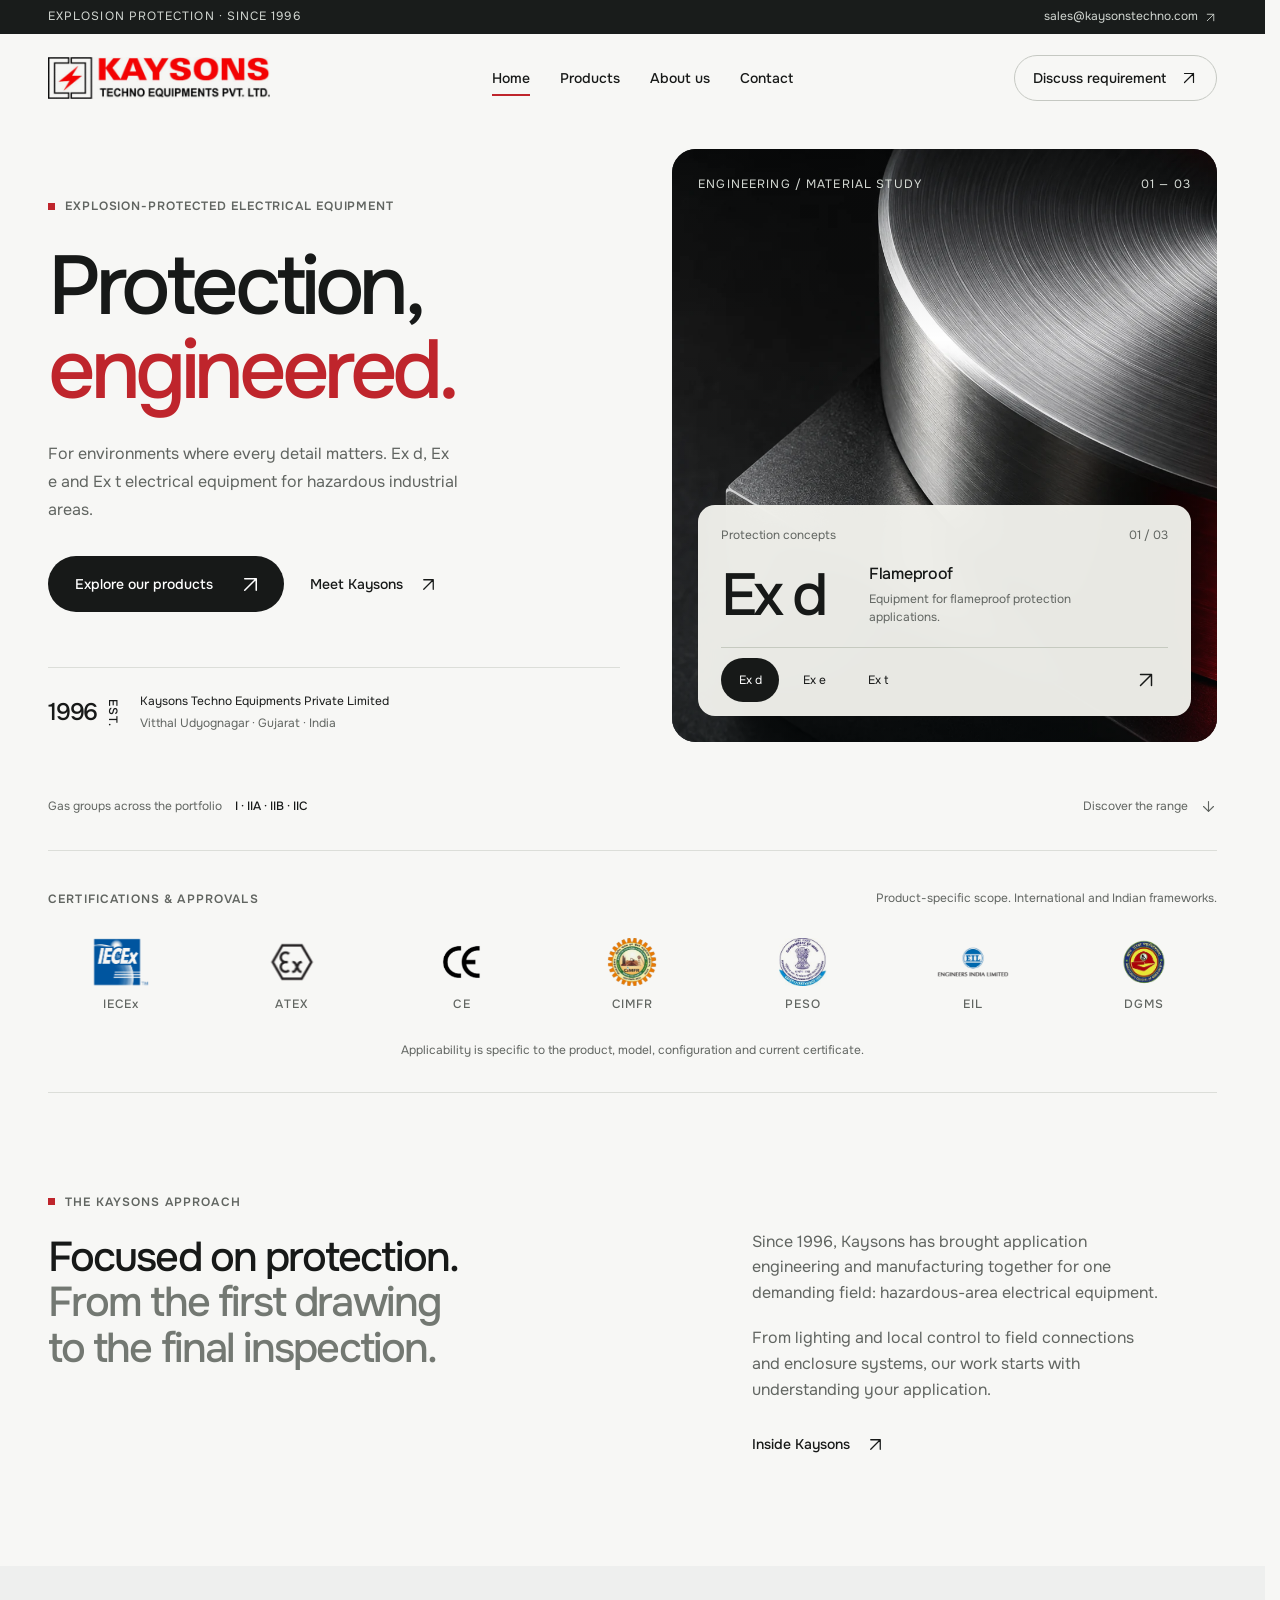
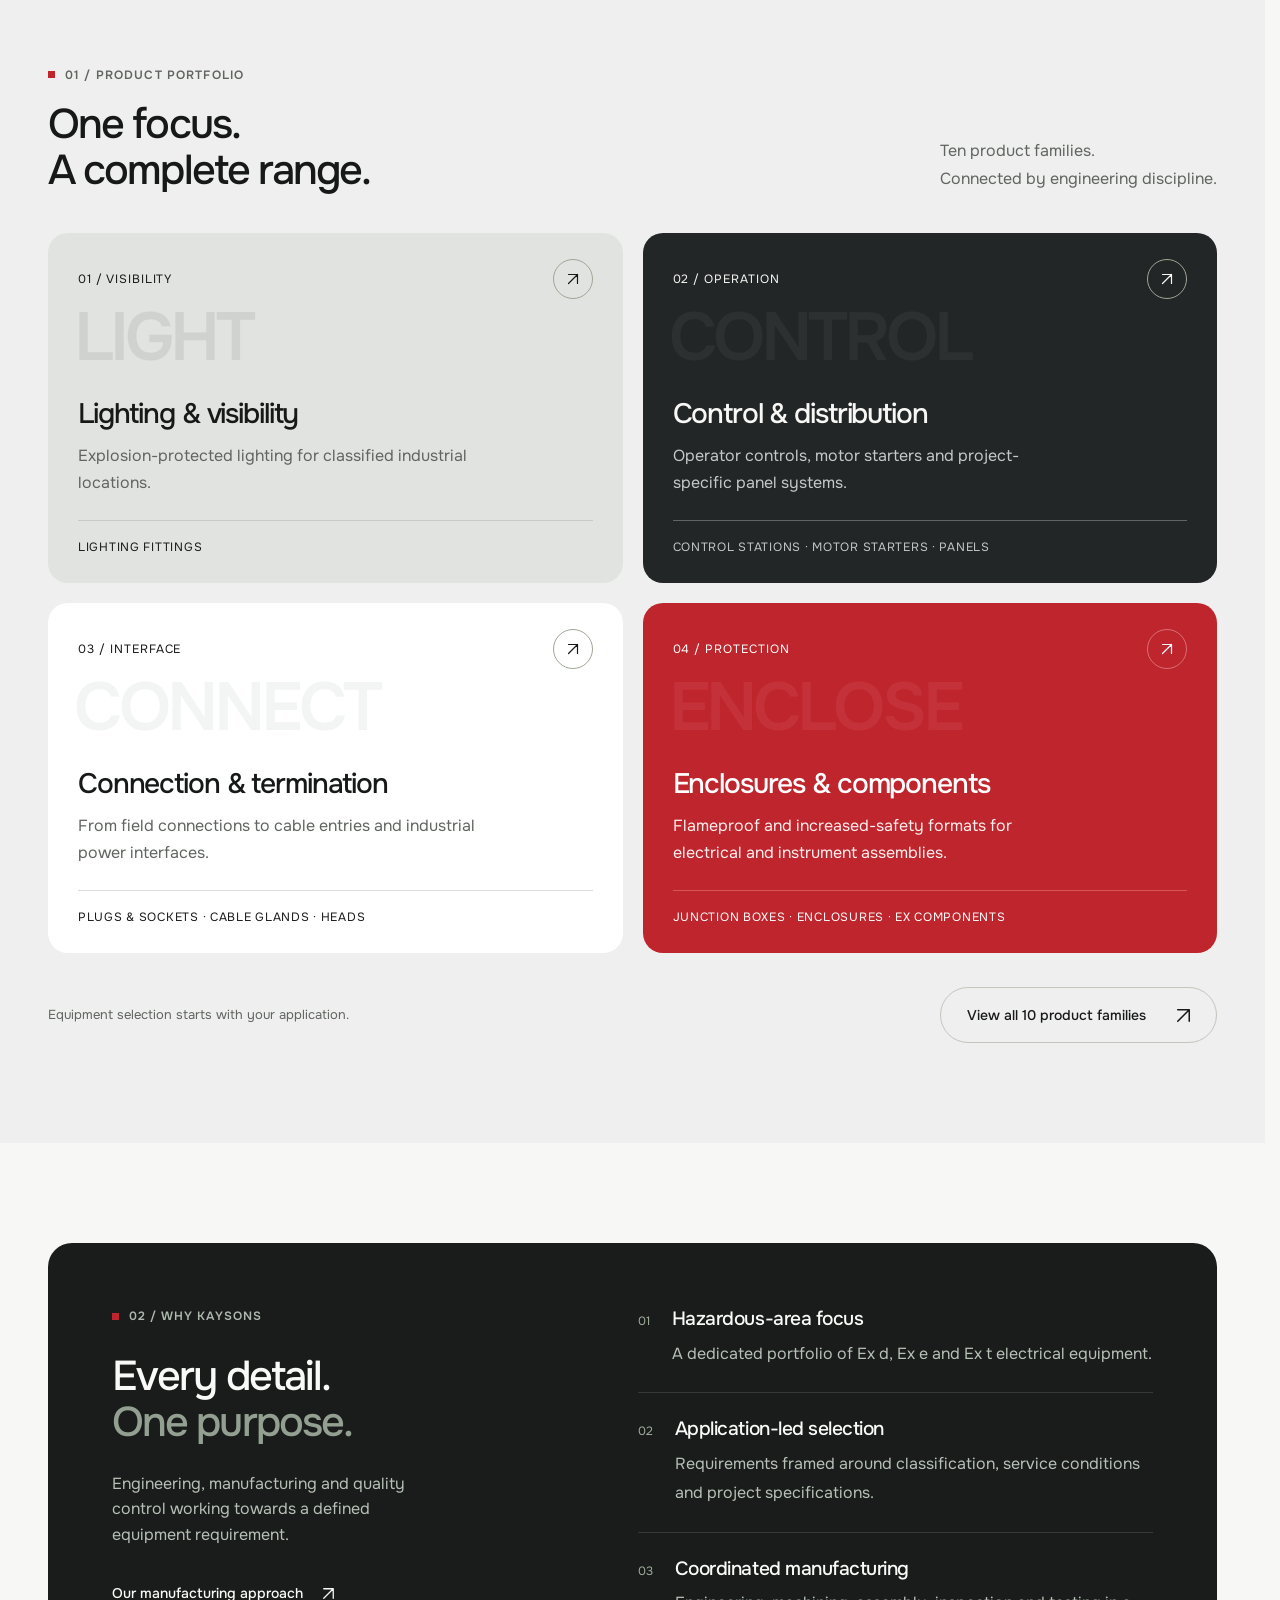
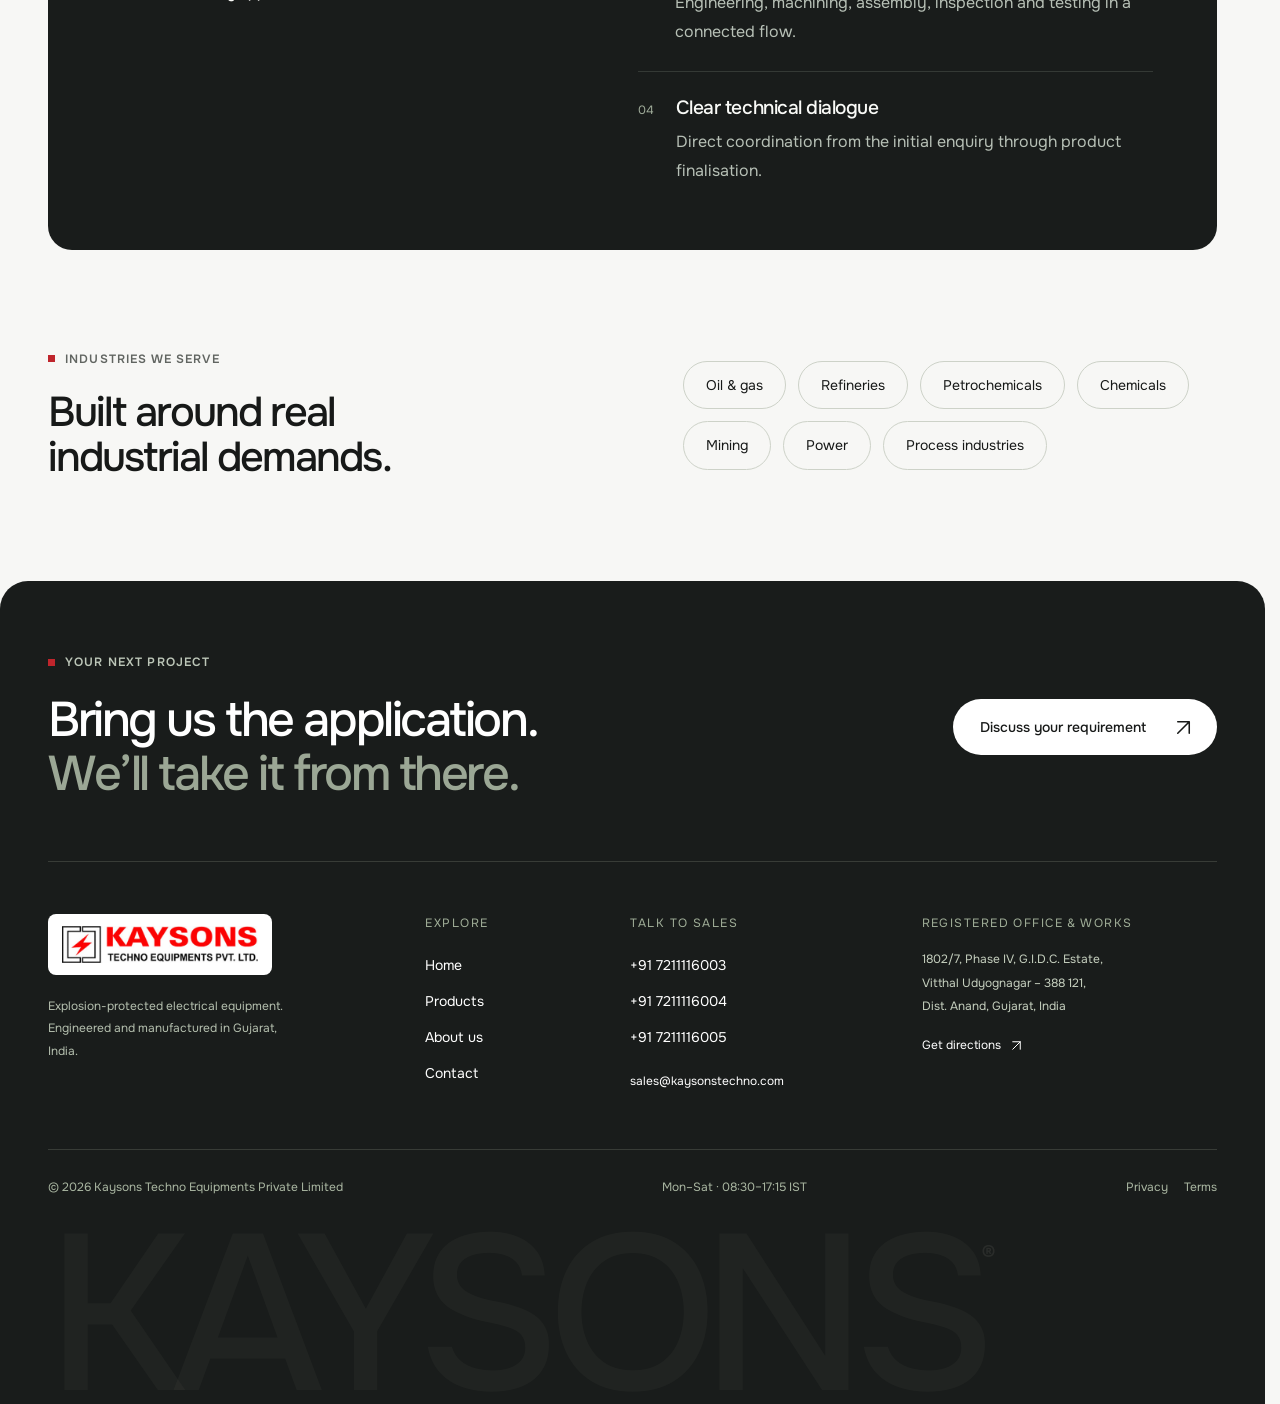
==== commit a488f667: "astra" ====
--- a/index.html
+++ b/index.html
@@ -1,260 +1,12 @@
 <!doctype html>
-<html lang="en">
-<head>
-<meta charset="utf-8">
-<meta name="viewport" content="width=device-width,initial-scale=1">
-<title>Explosion-Protected Electrical Equipment | Kaysons</title>
-<meta name="description" content="Kaysons Techno Equipments manufactures Ex d, Ex e and Ex t electrical equipment for hazardous areas, including Group I, IIA, IIB and IIC applications.">
-<link rel="canonical" href="https://www.kaysonstechno.com/">
-<link rel="icon" type="image/png" href="kaysons-mark.png">
-<link rel="apple-touch-icon" href="kaysons-mark.png">
-<meta property="og:title" content="Explosion-Protected Electrical Equipment | Kaysons">
-<meta property="og:description" content="Hazardous-area electrical equipment engineered and manufactured in Gujarat, India since 1996.">
-<meta property="og:type" content="website">
-<meta property="og:url" content="https://www.kaysonstechno.com/">
-<meta property="og:image" content="https://www.kaysonstechno.com/kaysons-logo.jpg">
-<meta name="twitter:card" content="summary">
-<script src="site-config.js"></script>
-<script>
-try{if(sessionStorage.getItem('kaysons-loader-seen')==='1')document.documentElement.classList.add('skip-site-loader')}catch(e){}
-</script>
-<script type="application/ld+json">
-{"@context":"https://schema.org","@type":"Organization","@id":"https://www.kaysonstechno.com/#organization","name":"Kaysons Techno Equipments Private Limited","url":"https://www.kaysonstechno.com/","logo":"https://www.kaysonstechno.com/kaysons-logo.jpg","foundingDate":"1996-02-13","description":"Manufacturer of explosion-protected electrical equipment for hazardous industrial areas.","email":"sales@kaysonstechno.com","telephone":"+91-2692-235303","address":{"@type":"PostalAddress","streetAddress":"1802/7, Phase IV, G.I.D.C. Estate","addressLocality":"Vitthal Udyognagar","addressRegion":"Gujarat","postalCode":"388121","addressCountry":"IN"},"hasMap":"https://maps.app.goo.gl/dc6hkpB1cHCBP7jx9?g_st=ic"}
-</script>
-<link rel="stylesheet" href="styles.css">
-</head>
-<body class="is-loading">
-<div class="site-loader" role="status" aria-live="polite" aria-label="Loading Kaysons Techno Equipments website">
-<div class="site-loader-inner">
-<span class="site-loader-mark" aria-hidden="true"></span>
-<span class="site-loader-text">Engineering protection for hazardous areas</span>
-</div>
-</div>
-<div class="scroll-progress" aria-hidden="true"><span class="scroll-progress-bar"></span></div>
-<a class="skip-link" href="#main-content">Skip to content</a>
-<div class="utility-bar">
-<div class="shell utility-inner">
-<span>Explosion-protected electrical equipment</span>
-<a href="mailto:sales@kaysonstechno.com">sales@kaysonstechno.com</a>
-</div>
-</div>
-  <header class="site-header">
-<div class="shell header-inner">
-    <a class="brand" href="index.html" aria-label="Kaysons Techno Equipments Private Limited home">
-<img src="kaysons-logo.jpg" alt="Kaysons Techno Equipments Private Limited">
-</a>
-    <nav class="nav" aria-label="Primary navigation">
-<a class="active" href="index.html" aria-current="page">Home</a>
-<a class="" href="products.html">Product Portfolio</a>
-<a class="" href="about.html">About Us</a>
-<a class="" href="contact.html">Contact</a>
-</nav>
-    <a class="button button-small" href="contact.html">Discuss requirement <span aria-hidden="true">↗</span>
-</a>
-  </div>
-</header>
-<main id="main-content">
-  <section class="home-hero">
-<div class="hero-grid-bg" aria-hidden="true">
-</div>
-<div class="shell home-hero-grid">
-    <div class="hero-content">
-<span class="hero-kicker">
-<i>
-</i> Engineering protection for hazardous areas</span>
-<h1>Electrical equipment built for environments where safety is non-negotiable.</h1>
-<p>Kaysons Techno Equipments Private Limited designs and manufactures Ex d, Ex e and Ex t electrical equipment for hazardous industrial areas.</p>
-<div class="hero-actions">
-<a class="button" href="products.html">Explore product portfolio <span>→</span>
-</a>
-<a class="text-link text-link-light" href="contact.html">Share your requirement <span>↗</span>
-</a>
-</div>
-</div>
-    <aside class="hazard-panel" aria-label="Hazardous area engineering focus">
-<div class="hazard-panel-top">
-<span>Application framework</span>
-<img src="kaysons-mark.png" alt="">
-</div>
-<div class="hazard-ring">
-<span>ENGINEERED<br>FOR<br>
-<strong>HAZARDOUS<br>AREAS</strong>
-</span>
-</div>
-<div class="hazard-specs">
-<div>
-<small>Gas groups</small>
-<strong>I · IIA · IIB · IIC</strong>
-</div>
-<div>
-<small>Protection concepts</small>
-<strong>Ex d · Ex e · Ex t</strong>
-</div>
-</div>
-</aside>
-  </div>
-</section>
-  <section class="approval-strip" aria-label="Certifications and approvals">
-<div class="shell approval-inner">
-    <div class="approval-intro">
-<span class="eyebrow">Certifications & approvals</span>
-<strong>Recognised compliance framework</strong>
-</div>
-    <div class="approval-marks">
-      <div class="approval-mark">
-<img src="approval-iecex.png" alt="IECEx logo">
-<span>IECEx</span>
-</div>
-      <div class="approval-mark">
-<img src="approval-atex.webp" alt="ATEX logo">
-<span>ATEX</span>
-</div>
-      <div class="approval-mark">
-<img src="approval-ce.webp" alt="CE logo">
-<span>CE</span>
-</div>
-      <div class="approval-mark">
-<img src="approval-cimfr.png" alt="CIMFR logo">
-<span>CIMFR</span>
-</div>
-      <div class="approval-mark">
-<img src="approval-peso.jpg" alt="PESO logo">
-<span>PESO</span>
-</div>
-      <div class="approval-mark">
-<img src="approval-eil.png" alt="EIL logo">
-<span>EIL</span>
-</div>
-      <div class="approval-mark">
-<img src="approval-dgms.png" alt="DGMS logo">
-<span>DGMS</span>
-</div>
-    </div>
-  </div>
-</section>
-  <section class="home-heritage" aria-label="Company experience and industries served">
-<div class="shell heritage-grid">
-<div class="heritage-intro">
-<span class="section-index">Established 1996</span>
-<h2>Engineering and manufacturing focused on hazardous-area protection.</h2>
-<p>From its Vitthal Udyognagar works, Kaysons brings together application engineering, manufacturing, assembly, inspection and testing for explosion-protected electrical equipment.</p>
-</div>
-<div class="industry-panel">
-<span class="eyebrow">Industries served</span>
-<div class="industry-chips">
-<span>Oil &amp; gas</span><span>Refineries</span><span>Petrochemicals</span><span>Chemicals</span><span>Mining</span><span>Power</span><span>Process industries</span>
-</div>
-</div>
-</div>
-</section>
-  <section class="section product-overview">
-<div class="shell">
-<div class="section-heading split-heading">
-<div>
-<span class="section-index">01 / Product capabilities</span>
-<h2>A focused range for hazardous-area electrical applications.</h2>
-</div>
-<div>
-<p>From lighting and local control to field connection and enclosure systems, the portfolio is arranged around how equipment is used in the plant.</p>
-<a class="text-link" href="products.html">View complete portfolio <span>→</span>
-</a>
-</div>
-</div>
-<div class="home-capability-grid">
-<article>
-<span>01</span>
-<h3>Lighting & visibility</h3>
-<p>Explosion-protected illumination for hazardous work areas.</p>
-</article>
-<article>
-<span>02</span>
-<h3>Control & distribution</h3>
-<p>Local control, motor operation and panel solutions.</p>
-</article>
-<article>
-<span>03</span>
-<h3>Connection & termination</h3>
-<p>Power connection, junction and cable-entry equipment.</p>
-</article>
-<article>
-<span>04</span>
-<h3>Enclosures & components</h3>
-<p>Instrument protection, Ex components and accessories.</p>
-</article>
-</div>
-</div>
-</section>
-  <section class="section why-section">
-<div class="shell why-grid">
-<div class="why-title-block">
-<span class="section-index section-index-light">02 / Why Kaysons</span>
-<h2>Application-led.<br>Compliance-aware.<br>Built for industry.</h2>
-<p>Our approach begins with the hazardous-area requirement—not a generic catalogue selection.</p>
-<a class="text-link text-link-light" href="about.html">How we work <span>→</span>
-</a>
-</div>
-<div class="why-points">
-    <article>
-<span>01</span>
-<div>
-<h3>Focused Ex portfolio</h3>
-<p>Electrical equipment centred on explosion protection and hazardous industrial installations.</p>
-</div>
-</article>
-<article>
-<span>02</span>
-<div>
-<h3>Requirement-led selection</h3>
-<p>Product conversations framed around application, protection concept and operating conditions.</p>
-</div>
-</article>
-<article>
-<span>03</span>
-<div>
-<h3>Project coordination</h3>
-<p>A direct technical and commercial path from initial requirement through product finalisation.</p>
-</div>
-</article>
-  </div>
-</div>
-</section>
-  <section class="cta-band">
-<div class="shell cta-grid">
-<div>
-<span class="eyebrow eyebrow-light">Start a technical conversation</span>
-<h2>Bring us the application.<br>We’ll help shape the solution.</h2>
-</div>
-<a class="button button-light" href="contact.html">Share your hazardous-area requirement <span aria-hidden="true">→</span>
-</a>
-</div>
-</section>
-</main>
-<footer class="footer">
-<div class="shell footer-grid">
-    <div>
-<img class="footer-logo" src="kaysons-logo.jpg" alt="Kaysons Techno Equipments Private Limited">
-<p>Explosion-protected electrical equipment for hazardous industrial areas.</p>
-</div>
-    <div>
-<p class="footer-label">Navigate</p>
-<a href="products.html">Product Portfolio</a>
-<a href="about.html">About Us</a>
-<a href="contact.html">Contact</a>
-</div>
-    <div>
-<p class="footer-label">Contact sales</p>
-<a href="tel:+917211116003">+91 7211116003</a>
-<a href="mailto:sales@kaysonstechno.com">sales@kaysonstechno.com</a>
-</div>
-  </div>
-<div class="shell footer-bottom">
-<span>© 2026 Kaysons Techno Equipments Private Limited</span>
-<span>Vitthal Udyognagar · Gujarat · India</span>
-<span class="footer-legal-links"><a href="legal.html#privacy">Privacy</a><a href="legal.html#terms">Terms</a></span>
-</div>
-</footer>
-<button class="back-to-top" type="button" aria-label="Back to top">↑</button>
-<script src="script.js">
-</script>
-</body>
-</html>
+<html lang="en"><head><meta charset="utf-8"><meta name="viewport" content="width=device-width, initial-scale=1"><title>Explosion-Proof Electrical Equipment Manufacturer in India | Kaysons</title><meta name="description" content="Kaysons Techno Equipments manufactures explosion-protected Ex d, Ex e and Ex t electrical equipment for hazardous industrial areas. Established in Gujarat in 1996."><meta name="theme-color" content="#f7f7f5"><link rel="canonical" href="https://www.kaysonstechno.com/"><link rel="icon" href="kaysons-mark.png" type="image/png"><link rel="apple-touch-icon" href="kaysons-mark.png"><meta property="og:type" content="website"><meta property="og:title" content="Explosion-Proof Electrical Equipment Manufacturer in India | Kaysons"><meta property="og:description" content="Kaysons Techno Equipments manufactures explosion-protected Ex d, Ex e and Ex t electrical equipment for hazardous industrial areas. Established in Gujarat in 1996."><meta property="og:url" content="https://www.kaysonstechno.com/"><meta property="og:image" content="https://www.kaysonstechno.com/kaysons-logo.jpg"><meta name="twitter:card" content="summary"><link rel="preload" href="assets/fonts/onest-latin-variable.woff2" as="font" type="font/woff2" crossorigin><link rel="stylesheet" href="styles.css"><script>document.documentElement.classList.add('js')</script><script type="application/ld+json">{"@context": "https://schema.org", "@type": "Organization", "@id": "https://www.kaysonstechno.com/#organization", "name": "Kaysons Techno Equipments Private Limited", "url": "https://www.kaysonstechno.com/", "logo": "https://www.kaysonstechno.com/kaysons-logo.jpg", "foundingDate": "1996-02-13", "email": "sales@kaysonstechno.com", "telephone": "+91-2692-235303", "address": {"@type": "PostalAddress", "streetAddress": "1802/7, Phase IV, G.I.D.C. Estate", "addressLocality": "Vitthal Udyognagar", "addressRegion": "Gujarat", "postalCode": "388121", "addressCountry": "IN"}, "hasMap": "https://maps.app.goo.gl/dc6hkpB1cHCBP7jx9?g_st=ic", "contactPoint": [{"@type": "ContactPoint", "contactType": "sales", "telephone": "+91-7211116003"}, {"@type": "ContactPoint", "contactType": "sales", "telephone": "+91-7211116004"}, {"@type": "ContactPoint", "contactType": "sales", "telephone": "+91-7211116005"}]}</script><script src="site-config.js" defer></script><script src="product-assets.js" defer></script><script src="script.js" defer></script></head><body class="page-index"><a class="skip-link" href="#main-content">Skip to content</a>
+<div class="utility"><div class="shell utility-inner"><span>EXPLOSION PROTECTION · SINCE 1996</span><a href="mailto:sales@kaysonstechno.com">sales@kaysonstechno.com <svg class="icon" viewBox="0 0 24 24" fill="none" stroke="currentColor" stroke-width="1.6" stroke-linecap="round" stroke-linejoin="round" aria-hidden="true"><path d="M6 18 18 6M6 6h12v12"/></svg></a></div></div>
+<header class="site-header"><div class="shell header-inner"><a class="brand" href="index.html" aria-label="Kaysons Techno Equipments Private Limited home"><img src="kaysons-logo.jpg" width="500" height="93" alt="Kaysons Techno Equipments Private Limited" fetchpriority="high"></a><nav class="primary-nav" id="primary-nav" aria-label="Main navigation"><a href="index.html" aria-current="page">Home</a><a href="products.html">Products</a><a href="about.html">About us</a><a href="contact.html">Contact</a></nav><a class="header-cta" href="contact.html">Discuss requirement <svg class="icon" viewBox="0 0 24 24" fill="none" stroke="currentColor" stroke-width="1.6" stroke-linecap="round" stroke-linejoin="round" aria-hidden="true"><path d="M6 18 18 6M6 6h12v12"/></svg></a><button class="menu-toggle" type="button" aria-expanded="false" aria-controls="primary-nav">Menu <svg class="icon" viewBox="0 0 24 24" fill="none" stroke="currentColor" stroke-width="1.6" stroke-linecap="round" stroke-linejoin="round" aria-hidden="true"><path d="M4 8h16M4 16h16"/></svg></button></div></header><main id="main-content"><section class="hero shell"><div class="hero-copy"><p class="eyebrow"><span aria-hidden="true"></span>Explosion-protected electrical equipment</p><h1>Protection,<br><span>engineered.</span></h1><p class="hero-description">For environments where every detail matters. Ex d, Ex e and Ex t electrical equipment for hazardous industrial areas.</p><div class="hero-actions"><a class="button button-dark" href="products.html"><span>Explore our products</span><svg class="icon" viewBox="0 0 24 24" fill="none" stroke="currentColor" stroke-width="1.6" stroke-linecap="round" stroke-linejoin="round" aria-hidden="true"><path d="M6 18 18 6M6 6h12v12"/></svg></a><a class="text-link" href="about.html">Meet Kaysons <svg class="icon" viewBox="0 0 24 24" fill="none" stroke="currentColor" stroke-width="1.6" stroke-linecap="round" stroke-linejoin="round" aria-hidden="true"><path d="M6 18 18 6M6 6h12v12"/></svg></a></div><div class="hero-byline"><span class="year-stamp">1996<span>EST.</span></span><p>Kaysons Techno Equipments Private Limited<br><span>Vitthal Udyognagar · Gujarat · India</span></p></div></div><div class="hero-art"><img class="engineering-study" src="assets/engineering-study.webp" alt="Abstract study of precision-machined metallic surfaces" width="1536" height="1024" fetchpriority="high"><div class="art-topline"><span>ENGINEERING / MATERIAL STUDY</span><span>01 — 03</span></div><div class="concept-card"><div class="concept-top"><span>Protection concepts</span><span class="concept-current">01 / 03</span></div><div class="concept-display" aria-live="polite" aria-atomic="true"><strong id="concept-symbol">Ex d</strong><div><h2 id="concept-title">Flameproof</h2><p id="concept-description">Equipment for flameproof protection applications.</p></div></div><div class="concept-tabs" role="group" aria-label="Explore protection concepts"><button type="button" data-concept="0" aria-pressed="true">Ex d</button><button type="button" data-concept="1" aria-pressed="false">Ex e</button><button type="button" data-concept="2" aria-pressed="false">Ex t</button><a href="products.html" aria-label="Explore product families"><svg class="icon" viewBox="0 0 24 24" fill="none" stroke="currentColor" stroke-width="1.6" stroke-linecap="round" stroke-linejoin="round" aria-hidden="true"><path d="M6 18 18 6M6 6h12v12"/></svg></a></div></div></div></section>
+<div class="hero-baseline shell"><span>Gas groups across the portfolio <b>I · IIA · IIB · IIC</b></span><a href="#portfolio">Discover the range <svg class="icon" viewBox="0 0 24 24" fill="none" stroke="currentColor" stroke-width="1.6" stroke-linecap="round" stroke-linejoin="round" aria-hidden="true"><path d="M5 12h14M12 5l7 7-7 7"/></svg></a></div>
+<section class="approvals shell" aria-labelledby="approval-title"><div class="approval-heading"><p id="approval-title" class="eyebrow">Certifications & approvals</p><p>Product-specific scope. International and Indian frameworks.</p></div><div class="approval-logos"><div class="approval-logo"><img src="approval-iecex.png" width="120" height="58" loading="lazy" alt="IECEx"><span>IECEx</span></div><div class="approval-logo"><img src="approval-atex.webp" width="120" height="58" loading="lazy" alt="ATEX"><span>ATEX</span></div><div class="approval-logo"><img src="approval-ce.webp" width="120" height="58" loading="lazy" alt="CE"><span>CE</span></div><div class="approval-logo"><img src="approval-cimfr.png" width="120" height="58" loading="lazy" alt="CIMFR"><span>CIMFR</span></div><div class="approval-logo"><img src="approval-peso.jpg" width="120" height="58" loading="lazy" alt="PESO"><span>PESO</span></div><div class="approval-logo"><img src="approval-eil.png" width="120" height="58" loading="lazy" alt="EIL"><span>EIL</span></div><div class="approval-logo"><img src="approval-dgms.png" width="120" height="58" loading="lazy" alt="DGMS"><span>DGMS</span></div></div><p class="approval-note">Applicability is specific to the product, model, configuration and current certificate.</p></section>
+<section class="section intro shell" data-reveal><div><p class="eyebrow"><span aria-hidden="true"></span>The Kaysons approach</p><h2>Focused on protection.<br><span class="muted">From the first drawing<br>to the final inspection.</span></h2></div><div class="intro-copy"><p>Since 1996, Kaysons has brought application engineering and manufacturing together for one demanding field: hazardous-area electrical equipment.</p><p>From lighting and local control to field connections and enclosure systems, our work starts with understanding your application.</p><a class="text-link" href="about.html">Inside Kaysons <svg class="icon" viewBox="0 0 24 24" fill="none" stroke="currentColor" stroke-width="1.6" stroke-linecap="round" stroke-linejoin="round" aria-hidden="true"><path d="M6 18 18 6M6 6h12v12"/></svg></a></div></section>
+<section class="section portfolio-section" id="portfolio"><div class="shell"><div class="section-heading"><div><p class="eyebrow"><span aria-hidden="true"></span>01 / Product portfolio</p><h2>One focus.<br>A complete range.</h2></div><p>Ten product families.<br>Connected by engineering discipline.</p></div><div class="capability-grid"><a class="capability-card capability-1" href="products.html#lighting-fittings"><div class="card-top"><span>01 / Visibility</span><svg class="icon" viewBox="0 0 24 24" fill="none" stroke="currentColor" stroke-width="1.6" stroke-linecap="round" stroke-linejoin="round" aria-hidden="true"><path d="M6 18 18 6M6 6h12v12"/></svg></div><div class="capability-body"><span class="capability-word" aria-hidden="true">LIGHT</span><h3>Lighting & visibility</h3><p>Explosion-protected lighting for classified industrial locations.</p></div><span class="capability-foot">Lighting fittings</span></a><a class="capability-card capability-2" href="products.html#control-station-motor-starter"><div class="card-top"><span>02 / Operation</span><svg class="icon" viewBox="0 0 24 24" fill="none" stroke="currentColor" stroke-width="1.6" stroke-linecap="round" stroke-linejoin="round" aria-hidden="true"><path d="M6 18 18 6M6 6h12v12"/></svg></div><div class="capability-body"><span class="capability-word" aria-hidden="true">CONTROL</span><h3>Control & distribution</h3><p>Operator controls, motor starters and project-specific panel systems.</p></div><span class="capability-foot">Control stations · Motor starters · Panels</span></a><a class="capability-card capability-3" href="products.html#cable-glands"><div class="card-top"><span>03 / Interface</span><svg class="icon" viewBox="0 0 24 24" fill="none" stroke="currentColor" stroke-width="1.6" stroke-linecap="round" stroke-linejoin="round" aria-hidden="true"><path d="M6 18 18 6M6 6h12v12"/></svg></div><div class="capability-body"><span class="capability-word" aria-hidden="true">CONNECT</span><h3>Connection & termination</h3><p>From field connections to cable entries and industrial power interfaces.</p></div><span class="capability-foot">Plugs & sockets · Cable glands · Heads</span></a><a class="capability-card capability-4" href="products.html#junction-instrument-enclosures"><div class="card-top"><span>04 / Protection</span><svg class="icon" viewBox="0 0 24 24" fill="none" stroke="currentColor" stroke-width="1.6" stroke-linecap="round" stroke-linejoin="round" aria-hidden="true"><path d="M6 18 18 6M6 6h12v12"/></svg></div><div class="capability-body"><span class="capability-word" aria-hidden="true">ENCLOSE</span><h3>Enclosures & components</h3><p>Flameproof and increased-safety formats for electrical and instrument assemblies.</p></div><span class="capability-foot">Junction boxes · Enclosures · Ex components</span></a></div><div class="portfolio-bottom"><span>Equipment selection starts with your application.</span><a class="button button-outline" href="products.html"><span>View all 10 product families</span><svg class="icon" viewBox="0 0 24 24" fill="none" stroke="currentColor" stroke-width="1.6" stroke-linecap="round" stroke-linejoin="round" aria-hidden="true"><path d="M6 18 18 6M6 6h12v12"/></svg></a></div></div></section>
+<section class="why-section shell" data-reveal><div class="why-panel"><div class="why-intro"><p class="eyebrow"><span aria-hidden="true"></span>02 / Why Kaysons</p><h2>Every detail.<br><span>One purpose.</span></h2><p>Engineering, manufacturing and quality control working towards a defined equipment requirement.</p><a class="text-link" href="about.html#process">Our manufacturing approach <svg class="icon" viewBox="0 0 24 24" fill="none" stroke="currentColor" stroke-width="1.6" stroke-linecap="round" stroke-linejoin="round" aria-hidden="true"><path d="M6 18 18 6M6 6h12v12"/></svg></a></div><div class="why-list"><article><span>01</span><div><h3>Hazardous-area focus</h3><p>A dedicated portfolio of Ex d, Ex e and Ex t electrical equipment.</p></div></article><article><span>02</span><div><h3>Application-led selection</h3><p>Requirements framed around classification, service conditions and project specifications.</p></div></article><article><span>03</span><div><h3>Coordinated manufacturing</h3><p>Engineering, machining, assembly, inspection and testing in a connected flow.</p></div></article><article><span>04</span><div><h3>Clear technical dialogue</h3><p>Direct coordination from the initial enquiry through product finalisation.</p></div></article></div></div></section>
+<section class="industries shell section"><div><p class="eyebrow"><span aria-hidden="true"></span>Industries we serve</p><h2>Built around real<br>industrial demands.</h2></div><div class="industry-list"><span>Oil & gas</span><span>Refineries</span><span>Petrochemicals</span><span>Chemicals</span><span>Mining</span><span>Power</span><span>Process industries</span></div></section></main><footer class="site-footer"><div class="shell"><div class="footer-cta"><div><p class="eyebrow"><span aria-hidden="true"></span>Your next project</p><h2>Bring us the application.<br><span>We’ll take it from there.</span></h2></div><a class="button button-light" href="contact.html"><span>Discuss your requirement</span><svg class="icon" viewBox="0 0 24 24" fill="none" stroke="currentColor" stroke-width="1.6" stroke-linecap="round" stroke-linejoin="round" aria-hidden="true"><path d="M6 18 18 6M6 6h12v12"/></svg></a></div>
+<div class="footer-grid"><div class="footer-brand"><a class="footer-logo-wrap" href="index.html" aria-label="Kaysons home"><img src="kaysons-logo.jpg" width="500" height="93" alt="Kaysons Techno Equipments Private Limited" loading="lazy"></a><p>Explosion-protected electrical equipment.<br>Engineered and manufactured in Gujarat, India.</p></div><div class="footer-column"><p class="footer-label">Explore</p><a href="index.html">Home</a><a href="products.html">Products</a><a href="about.html">About us</a><a href="contact.html">Contact</a></div><div class="footer-column"><p class="footer-label">Talk to sales</p><a href="tel:+917211116003">+91 7211116003</a><a href="tel:+917211116004">+91 7211116004</a><a href="tel:+917211116005">+91 7211116005</a><a class="footer-email" href="mailto:sales@kaysonstechno.com">sales@kaysonstechno.com</a></div><div class="footer-column footer-address"><p class="footer-label">Registered office & works</p><address>1802/7, Phase IV, G.I.D.C. Estate,<br>Vitthal Udyognagar – 388 121,<br>Dist. Anand, Gujarat, India</address><a href="https://maps.app.goo.gl/dc6hkpB1cHCBP7jx9?g_st=ic" target="_blank" rel="noopener noreferrer">Get directions <svg class="icon" viewBox="0 0 24 24" fill="none" stroke="currentColor" stroke-width="1.6" stroke-linecap="round" stroke-linejoin="round" aria-hidden="true"><path d="M6 18 18 6M6 6h12v12"/></svg></a></div></div>
+<div class="footer-bottom"><span>© 2026 Kaysons Techno Equipments Private Limited</span><span>Mon–Sat · 08:30–17:15 IST</span><div><a href="legal.html#privacy">Privacy</a><a href="legal.html#terms">Terms</a><button type="button" data-manage-consent hidden>Cookie settings</button></div></div><div class="footer-watermark" aria-hidden="true">KAYSONS<span>®</span></div></div></footer><button class="back-top" type="button" aria-label="Back to top" hidden><svg class="icon" viewBox="0 0 24 24" fill="none" stroke="currentColor" stroke-width="1.6" stroke-linecap="round" stroke-linejoin="round" aria-hidden="true"><path d="M5 12h14M12 5l7 7-7 7"/></svg></button></body></html>
--- a/styles.css
+++ b/styles.css
@@ -1,2813 +1,26 @@
-/* =========================================================
-   KAYSONS TECHNO EQUIPMENTS
-   Professional four-page static website
-   ========================================================= */
+@font-face{font-family:Onest;src:url('assets/fonts/onest-latin-variable.woff2') format('woff2');font-style:normal;font-weight:100 900;font-display:swap}
+:root{--paper:#f7f7f5;--white:#fff;--ink:#171918;--muted:#616561;--line:#dcded9;--soft:#eeefeb;--red:#bf252c;--red-dark:#a01d25;--dark:#191c1b;--radius:24px;--section:clamp(64px,7.8vw,112px);--header:88px;--ease:cubic-bezier(.22,1,.36,1);--body:1rem;--h1:clamp(3rem,5.2vw,5.2rem);--h2:clamp(2.15rem,3.25vw,3.35rem);--h3:clamp(1.2rem,1.55vw,1.55rem)}
+*,*::before,*::after{box-sizing:border-box}html{scroll-behavior:smooth;scroll-padding-top:calc(var(--header) + 30px);-webkit-text-size-adjust:100%;scrollbar-gutter:stable}body{margin:0;background:var(--paper);color:var(--ink);font-family:Onest,Arial,sans-serif;font-size:var(--body);line-height:1.6;-webkit-font-smoothing:antialiased}::selection{background:#f4c7c9;color:var(--ink)}[hidden]{display:none!important}img{max-width:100%;display:block;height:auto}a{color:inherit;text-decoration:none}button,input,textarea,select{font:inherit}button{cursor:pointer;color:inherit}button,summary,a{-webkit-tap-highlight-color:transparent}button{background:none;border:0}input,textarea,select{min-width:0}input[type=checkbox]{accent-color:var(--red)}a,button,input,textarea,select,summary{touch-action:manipulation}button:disabled{cursor:wait;opacity:.65}h1,h2,h3,p,figure{margin:0}h1,h2,h3{font-weight:500;text-wrap:balance}h1{font-size:var(--h1);line-height:1.04;letter-spacing:-.058em}h2{font-size:var(--h2);line-height:1.1;letter-spacing:-.046em}h3{font-size:var(--h3);line-height:1.28;letter-spacing:-.025em}p{color:var(--muted)}address{font-style:normal}svg{flex-shrink:0}.icon{width:22px;height:22px}a:focus-visible,button:focus-visible,summary:focus-visible,input:focus-visible,textarea:focus-visible,select:focus-visible{outline:3px solid var(--red);outline-offset:5px}summary{cursor:pointer;list-style:none}summary::-webkit-details-marker{display:none}.shell{width:min(1320px,calc(100% - 96px));margin-inline:auto}.section{padding-block:var(--section)}.muted{color:#737872}.eyebrow{display:flex;align-items:center;gap:10px;color:var(--muted);font-size:.75rem;line-height:1.5;font-weight:600;letter-spacing:.095em;text-transform:uppercase}.eyebrow>span:empty{width:7px;height:7px;background:var(--red);display:block;flex-shrink:0}.sr-only{position:absolute;width:1px;height:1px;overflow:hidden;clip:rect(0,0,0,0);white-space:nowrap;margin:-1px;padding:0;border:0}.skip-link{position:fixed;top:10px;left:20px;z-index:1000;padding:12px 20px;background:var(--white);color:var(--ink);transform:translateY(-180%);border:2px solid var(--red);border-radius:8px}.skip-link:focus{transform:none}
+.utility{background:var(--dark);color:#d2d7d2;font-size:.75rem;letter-spacing:.09em}.utility-inner{display:flex;justify-content:space-between;align-items:center;min-height:34px;gap:20px}.utility a{display:flex;align-items:center;gap:6px;font-size:.75rem;letter-spacing:0;min-height:34px}.utility .icon{width:13px;height:13px}.site-header{position:sticky;top:0;z-index:80;background:rgba(247,247,245,.97);border-bottom:1px solid transparent;transition:border-color .2s,box-shadow .2s}.site-header.is-scrolled{border-color:var(--line);box-shadow:0 5px 25px #17191805}.header-inner{height:var(--header);display:flex;align-items:center;gap:32px}.brand{width:222px;flex-shrink:0}.brand img{width:100%;height:auto;aspect-ratio:500/93;object-fit:contain;mix-blend-mode:multiply}.primary-nav{display:flex;gap:30px;margin-inline:auto;align-items:center}.primary-nav a{font-size:.875rem;min-height:44px;display:flex;align-items:center;position:relative;font-weight:500}.primary-nav a::after{content:'';position:absolute;left:0;right:0;bottom:4px;height:2px;background:var(--red);transform:scaleX(0);transform-origin:left;transition:transform .25s var(--ease)}.primary-nav a:hover::after,.primary-nav a[aria-current]::after{transform:scaleX(1)}.header-cta{font-size:.8125rem;font-weight:500;border:1px solid #c5c8c2;min-height:46px;padding:10px 18px;border-radius:30px;display:flex;gap:14px;align-items:center;white-space:nowrap;transition:background .2s,color .2s,border-color .2s}.header-cta .icon{width:18px;height:18px}.header-cta:hover{background:var(--ink);color:var(--white);border-color:var(--ink)}.menu-toggle{display:none}
+.button{display:inline-flex;align-items:center;justify-content:space-between;gap:26px;padding:15px 21px 15px 26px;min-height:56px;border-radius:50px;border:1px solid transparent;font-size:.875rem;font-weight:500;line-height:1.35;transition:background .22s,color .22s,border-color .22s,box-shadow .22s;vertical-align:middle}.button .icon{width:23px;height:23px;transition:transform .3s var(--ease)}.button:hover .icon{transform:translate(2px,-2px)}.button-dark{background:var(--ink);color:white}.button-dark:hover{background:var(--red)}.button-light{background:var(--white);color:var(--ink)}.button-light:hover{background:#e9ebe6}.button-outline{border-color:#c1c6be;background:transparent;color:var(--ink)}.button-outline:hover{background:var(--ink);border-color:var(--ink);color:white}.text-link{display:inline-flex;align-items:center;gap:16px;font-size:.875rem;font-weight:500;min-height:44px}.text-link .icon{width:19px;height:19px;transition:transform .25s var(--ease)}.text-link:hover .icon{transform:translate(2px,-2px)}.text-link:hover{text-decoration:underline;text-underline-offset:5px}
+.hero{display:grid;grid-template-columns:1.05fr 1fr;gap:52px;padding-top:26px;padding-bottom:32px}.hero-copy{padding:48px 0 8px}.hero-copy>.eyebrow{font-size:.75rem;letter-spacing:.075em}.hero h1{font-size:clamp(3.5rem,6.5vw,6.65rem);line-height:1.01;margin:29px 0 28px;font-weight:500;letter-spacing:-.065em}.hero h1>span{color:var(--red)}.hero-description{font-size:1.0625rem;line-height:1.75;max-width:410px}.hero-actions{display:flex;flex-wrap:wrap;gap:26px;align-items:center;margin-top:32px}.hero-byline{display:flex;align-items:center;gap:18px;margin-top:55px;border-top:1px solid var(--line);padding-top:23px}.year-stamp{display:flex;align-items:center;gap:6px;font-size:1.5rem;font-weight:500;letter-spacing:-.05em}.year-stamp>span{font-size:.75rem;writing-mode:vertical-rl;letter-spacing:.08em;font-weight:500}.hero-byline p{font-size:.75rem;line-height:1.8;color:var(--ink)}.hero-byline p>span{color:var(--muted)}.hero-art{position:relative;min-width:0;min-height:568px;border-radius:24px;background:#191c1d;overflow:hidden;isolation:isolate;display:flex;flex-direction:column;justify-content:space-between;padding:26px}.engineering-study{position:absolute;inset:0;width:100%;height:100%;object-fit:cover;object-position:65% center;z-index:-2}.hero-art::after{content:'';position:absolute;inset:0;background:linear-gradient(180deg,#050b0d30,transparent 32%,#050b0d70);z-index:-1}.art-topline{display:flex;justify-content:space-between;color:#d8ddd7;font-size:.75rem;letter-spacing:.095em}.concept-card{margin-top:250px;padding:21px 23px 14px;background:#f5f5f0f2;backdrop-filter:blur(16px);border-radius:17px}.concept-top{display:flex;justify-content:space-between;gap:20px;font-size:.75rem;color:var(--muted)}.concept-display{display:flex;align-items:center;gap:23px;padding:16px 0 18px;min-height:102px}.concept-display>strong{font-size:3.7rem;font-weight:500;line-height:1;letter-spacing:-.07em;white-space:nowrap;min-width:125px}.concept-display h2{font-size:1rem;letter-spacing:-.02em;line-height:1.3}.concept-display p{font-size:.75rem;line-height:1.5;max-width:215px;margin-top:5px}.concept-tabs{border-top:1px solid #c6cac0;display:flex;gap:6px;align-items:center;padding-top:10px}.concept-tabs button{min-width:58px;min-height:39px;border-radius:30px;font-size:.75rem;transition:background .2s,color .2s}.concept-tabs button[aria-pressed=true]{background:var(--ink);color:white}.concept-tabs button:hover{background:#d9ddd3}.concept-tabs button[aria-pressed=true]:hover{background:var(--red)}.concept-tabs a{margin-left:auto;display:flex;align-items:center;justify-content:center;width:44px;height:39px}.hero-baseline{border-bottom:1px solid var(--line);padding:12px 0 24px;display:flex;justify-content:space-between;align-items:center;gap:20px;font-size:.75rem;color:var(--muted)}.hero-baseline b{font-weight:500;color:var(--ink);margin-left:10px}.hero-baseline a{display:flex;gap:12px;align-items:center;min-height:40px}.hero-baseline .icon{width:17px;height:17px;transform:rotate(90deg)}
+.approvals{padding-block:38px 32px;border-bottom:1px solid var(--line)}.approval-heading{display:flex;align-items:center;justify-content:space-between;gap:20px}.approval-heading>p:last-child{font-size:.75rem}.approval-logos{display:grid;grid-template-columns:repeat(7,minmax(0,1fr));gap:24px;padding:30px 0 12px;align-items:center}.approval-logo{display:flex;flex-direction:column;align-items:center;gap:9px;min-width:0}.approval-logo img{width:100%;max-width:115px;height:48px;object-fit:contain;mix-blend-mode:multiply}.approval-logo span{font-size:.75rem;font-weight:500;letter-spacing:.09em;color:var(--muted)}.approval-note{font-size:.75rem;text-align:center;margin-top:14px}.intro{display:grid;grid-template-columns:1.3fr 1fr;gap:100px;align-items:start}.intro h2{margin-top:24px}.intro-copy{padding-top:36px;max-width:410px}.intro-copy p+p{margin-top:20px}.intro-copy .text-link{margin-top:20px}.section-heading{display:flex;justify-content:space-between;align-items:flex-end;gap:40px;margin-bottom:40px}.section-heading h2{margin-top:18px}.section-heading>p{font-size:.9375rem;max-width:340px;line-height:1.75}.portfolio-section{background:#eeefee}.capability-grid{display:grid;grid-template-columns:repeat(2,minmax(0,1fr));gap:20px}.capability-card{display:flex;flex-direction:column;min-height:350px;border-radius:20px;padding:26px 30px;background:#e1e3e1;position:relative;overflow:hidden;transition:box-shadow .3s,background .3s}.card-top{display:flex;justify-content:space-between;align-items:center;gap:20px}.card-top>span{font-size:.75rem;text-transform:uppercase;letter-spacing:.08em}.card-top>.icon{width:40px;height:40px;padding:10px;border:1px solid #9da795;border-radius:50%;transition:transform .3s var(--ease),background .3s}.capability-body{padding-top:28px;position:relative;flex:1;display:flex;flex-direction:column;justify-content:flex-end}.capability-word{position:absolute;left:-4px;top:5px;font-size:clamp(2rem,5.3vw,5rem);line-height:1;font-weight:600;letter-spacing:-.06em;color:#61656521;pointer-events:none}.capability-body h3{font-size:clamp(1.6rem,2.2vw,2rem);margin-top:60px;letter-spacing:-.04em}.capability-body p{font-size:.875rem;line-height:1.7;margin-top:10px;max-width:400px}.capability-foot{display:block;border-top:1px solid #a5afaf75;margin-top:24px;padding-top:16px;font-size:.75rem;text-transform:uppercase;letter-spacing:.06em;line-height:1.7}.capability-2{background:#232626;color:#f7f8f5}.capability-2 p{color:#c3c8c8}.capability-2 .capability-word{color:#f4f8f80c}.capability-2 .capability-foot{color:#c3c8c8}.capability-3{background:#fff;color:var(--ink)}.capability-3 .capability-word{color:#c3c7c733}.capability-3 .capability-foot{border-color:var(--line)}.capability-4{background:var(--red);color:white}.capability-4 .capability-word{color:#ffc2c515}.capability-4 p{color:#fff0f0}.capability-4 .capability-foot{border-color:#ffb5bb55}.capability-4 .card-top>.icon{border-color:#f5c1c577}.capability-card:hover{box-shadow:0 12px 32px #14201012}.capability-card:hover .card-top>.icon{transform:rotate(45deg);background:#ffffff18}.portfolio-bottom{display:flex;justify-content:space-between;align-items:center;gap:28px;margin-top:34px}.portfolio-bottom>span{font-size:.8125rem;color:var(--muted)}.why-section{padding-top:var(--section)}.why-panel{display:grid;grid-template-columns:1fr 1.13fr;gap:70px;background:var(--dark);color:#f9faf7;border-radius:var(--radius);padding:64px}.why-intro .eyebrow{color:#afb9af}.why-intro h2{margin-top:29px}.why-intro h2 span{color:#939f91}.why-intro>p:not(.eyebrow){margin-top:25px;max-width:330px;color:#b7c0b6;font-size:.9375rem}.why-intro .text-link{margin-top:24px}.why-list article{display:flex;gap:22px;padding:24px 0;border-bottom:1px solid #d6e1cc25}.why-list article:first-child{padding-top:0}.why-list article:last-child{border:0;padding-bottom:0}.why-list article>span{font-size:.75rem;color:#a1ad9b;padding-top:5px}.why-list h3{font-size:1.2rem;font-weight:500}.why-list p{font-size:.8125rem;color:#b7c0b6;line-height:1.8;margin-top:8px}.industries{display:grid;grid-template-columns:1fr 1fr;align-items:center;gap:100px}.industries h2{margin-top:22px}.industry-list{display:flex;flex-wrap:wrap;gap:12px}.industry-list span{border:1px solid #cdd2c8;border-radius:50px;padding:12px 22px;font-size:.875rem}
+.site-footer{background:var(--dark);color:var(--white);border-radius:28px 28px 0 0;overflow:hidden}.footer-cta{padding:72px 0 60px;border-bottom:1px solid #ced9c52b;display:flex;justify-content:space-between;align-items:center;gap:45px}.footer-cta .eyebrow{color:#bcc6b8}.footer-cta h2{font-size:clamp(2rem,3.8vw,3.8rem);margin-top:23px;letter-spacing:-.05em}.footer-cta h2 span{color:#9ba795}.footer-cta .button{flex-shrink:0}.footer-grid{display:grid;grid-template-columns:1.35fr .65fr 1fr 1.2fr;gap:45px;padding:52px 0}.footer-logo-wrap{display:block;width:224px;max-width:100%;padding:12px 14px;background:white;border-radius:8px}.footer-logo-wrap img{width:100%;height:auto;aspect-ratio:500/93;object-fit:contain}.footer-brand>p{font-size:.75rem;color:#b4bfae;line-height:1.9;margin-top:20px;max-width:240px}.footer-column{display:flex;flex-direction:column;align-items:flex-start;font-size:.8125rem}.footer-label{color:#a1af99;text-transform:uppercase;font-size:.75rem;letter-spacing:.12em;margin-bottom:15px}.footer-column>a{line-height:1.7;padding:6px 0;min-height:34px}.footer-column>a:hover{text-decoration:underline;text-underline-offset:5px}.footer-column .footer-email{font-size:.75rem;overflow-wrap:anywhere;padding-top:15px}.footer-column address{font-size:.75rem;line-height:1.95;color:#c6d0bf}.footer-address>a{display:flex;align-items:center;gap:8px;font-size:.75rem;margin-top:10px}.footer-address .icon{width:15px;height:15px}.footer-bottom{border-top:1px solid #ced9c52b;padding:22px 0;display:flex;justify-content:space-between;align-items:center;gap:25px;font-size:.75rem;color:#aab7a2}.footer-bottom>div{display:flex;gap:16px}.footer-bottom a,.footer-bottom button{min-height:32px;display:inline-flex;align-items:center;font-size:inherit;padding:0}.footer-watermark{padding-top:5px;line-height:.78;font-weight:500;font-size:clamp(60px,17.3vw,230px);letter-spacing:-.07em;color:#f1f5e908;white-space:nowrap;user-select:none;position:relative;left:-.01em}.footer-watermark>span{font-size:.14em;vertical-align:top;position:relative;top:15px;letter-spacing:0;color:#f1f5e914}.back-top{position:fixed;bottom:24px;right:24px;z-index:45;background:var(--paper);border:1px solid var(--line);border-radius:50%;width:44px;height:44px;align-items:center;justify-content:center;box-shadow:0 2px 14px #0001;display:flex}.back-top .icon{transform:rotate(-90deg)}
+.page-intro{display:grid;grid-template-columns:1.3fr 1fr;gap:75px;padding-block:66px 60px;align-items:end}.page-intro h1{margin-top:24px}.page-intro h1>span{color:#797f76}.page-intro-copy{padding-bottom:4px;max-width:420px}.page-intro-copy>p{font-size:1rem;line-height:1.8}.intro-metadata{display:flex;flex-wrap:wrap;gap:16px;align-items:center;font-size:.75rem;color:var(--muted);margin-top:26px}.intro-metadata>span{padding-right:22px;border-right:1px solid var(--line)}.intro-metadata>span:only-child{border:0}.intro-metadata>a{display:flex;align-items:center;gap:8px;min-height:34px;color:var(--ink)}.intro-metadata .icon{width:15px;height:15px;transform:rotate(90deg)}
+.catalogue-section{padding-bottom:15px}.catalogue-toolbar{position:sticky;top:var(--header);z-index:55;display:flex;gap:14px;align-items:stretch;padding:16px 0;background:var(--paper);border-block:1px solid var(--line)}.search-field{position:relative;display:flex;align-items:center;gap:14px;flex:1;min-width:0;background:var(--white);border:1px solid #d5d9d0;border-radius:50px;padding:0 20px;min-height:56px}.search-field>.icon{width:20px;height:20px;color:var(--muted)}.search-field input{width:100%;height:52px;border:0;background:none;outline:none!important;font-size:.875rem}.search-field:focus-within{outline:3px solid var(--red);outline-offset:3px}.search-field kbd{display:flex;align-items:center;justify-content:center;min-width:25px;height:25px;border:1px solid var(--line);border-radius:5px;color:var(--muted);font-size:.75rem;font-family:inherit}.filter-disclosure{position:relative}.filter-disclosure>summary{height:100%;display:flex;gap:10px;align-items:center;justify-content:center;min-width:148px;border:1px solid #d5d9d0;border-radius:40px;padding:14px 20px;font-size:.875rem;background:var(--white)}.filter-disclosure>summary>.icon:last-child{width:15px;height:15px;transition:transform .25s}.filter-disclosure[open]>summary>.icon:last-child{transform:rotate(180deg)}.filter-disclosure[open]>summary{background:var(--ink);border-color:var(--ink);color:var(--white)}.filter-badge{display:flex;width:21px;height:21px;background:var(--red);color:white;border-radius:50%;align-items:center;justify-content:center;font-size:.75rem}.filter-panel{position:absolute;top:calc(100% + 12px);right:0;width:330px;max-width:calc(100vw - 40px);background:var(--white);border:1px solid var(--line);box-shadow:0 20px 50px #1b261a20;border-radius:20px;padding:22px;animation:disclose .3s var(--ease);transform-origin:top right;max-height:calc(100svh - var(--header) - 120px);overflow-y:auto}.filter-panel-top{display:flex;justify-content:space-between;align-items:center;gap:18px;border-bottom:1px solid var(--line);padding-bottom:13px}.filter-panel-top strong{font-size:.9rem;font-weight:500}.clear-filters:not(.button){font-size:.75rem;text-decoration:underline;text-underline-offset:4px;min-height:36px;padding:0}.filter-panel fieldset{border:0;padding:0;margin:18px 0 0}.filter-panel legend{font-size:.75rem;letter-spacing:.06em;text-transform:uppercase;color:var(--muted);margin-bottom:8px}.filter-option{display:flex;gap:13px;align-items:center;padding:10px 8px;min-height:48px;cursor:pointer;border-radius:10px;transition:background .2s}.filter-option:hover{background:var(--soft)}.filter-option input{width:20px;height:20px;margin:0;flex-shrink:0}.filter-option>span{display:flex;align-items:center;gap:12px;font-size:.8125rem}.filter-option b{font-size:.9375rem;font-weight:500;min-width:36px}.filter-note{font-size:.75rem;line-height:1.6;margin:13px 0 18px}.filter-done{width:100%;min-height:46px;padding-block:11px}.catalogue-meta{display:flex;gap:18px;align-items:center;min-height:72px;justify-content:space-between}.catalogue-meta p{font-size:.75rem}.catalogue-meta strong{font-weight:600;color:var(--ink)}.catalogue-meta>span{font-size:.75rem;letter-spacing:.13em;color:var(--muted)}.reset-search{display:flex;gap:7px;align-items:center;font-size:.75rem;min-height:40px;margin-right:auto;text-decoration:underline;text-underline-offset:4px}.reset-search .icon{width:14px;height:14px}.active-filters{display:flex;flex-wrap:wrap;gap:8px;padding-bottom:18px}.active-filters button{border:1px solid var(--line);border-radius:40px;display:flex;align-items:center;gap:10px;padding:7px 13px;font-size:.75rem;min-height:38px;background:var(--white)}.active-filters .icon{width:14px;height:14px}.product-grid{display:grid;grid-template-columns:repeat(3,minmax(0,1fr));gap:24px}.product-card{background:var(--white);border:1px solid var(--line);border-radius:18px;overflow:hidden;display:flex;flex-direction:column;min-width:0;scroll-margin-top:calc(var(--header) + 120px);transition:box-shadow .25s,border-color .25s}.product-card:hover{border-color:#a5afa0;box-shadow:0 10px 30px #1823170a}.product-media{height:198px;background:#e7e9e7;margin:9px 9px 0;border-radius:11px;position:relative;overflow:hidden;padding:18px;display:flex;flex-direction:column;justify-content:space-between}.product-index{font-size:.75rem;letter-spacing:.07em;text-transform:uppercase;color:#59615b;z-index:1}.product-code{position:absolute;font-size:5.5rem;font-weight:500;line-height:1;letter-spacing:-.06em;color:#acb4af;top:44px;left:17px;transition:transform .5s var(--ease)}.product-code>span{font-size:.17em;letter-spacing:0;vertical-align:top;display:inline-block;margin-top:8px;margin-left:4px}.product-brand-mark{width:26px;height:auto;object-fit:contain;opacity:.7;position:absolute;right:18px;top:83px;mix-blend-mode:multiply}.product-media-label{font-size:.75rem;letter-spacing:.13em;color:#626c64;z-index:1}.product-card:nth-child(3n+2) .product-media{background:#ede7e7}.product-card:nth-child(3n+2) .product-code{color:#b8a5a5}.product-card:nth-child(3n+2) .product-index,.product-card:nth-child(3n+2) .product-media-label{color:#745b5b}.product-card:nth-child(3n) .product-media{background:#e6e9ea}.product-card:nth-child(3n) .product-code{color:#9eaeb3}.product-card:nth-child(3n) .product-index,.product-card:nth-child(3n) .product-media-label{color:#53666c}.product-card:hover .product-code{transform:translateX(4px)}.product-copy{display:flex;flex-direction:column;flex:1;padding:23px 24px 8px}.product-copy h2{font-size:1.25rem;line-height:1.32;letter-spacing:-.03em;overflow-wrap:anywhere;text-wrap:pretty;min-height:3.9em}.product-copy>p{font-size:.8125rem;line-height:1.75;margin-top:12px;min-height:5.2em}.product-enquire{display:flex;align-items:center;justify-content:space-between;gap:12px;margin-top:auto;padding:20px 0 17px;font-size:.8125rem;font-weight:500;border-top:1px solid var(--line)}.product-enquire .icon{width:19px;height:19px;transition:transform .25s}.product-enquire:hover .icon{transform:translate(2px,-2px)}.product-enquire:hover{color:var(--red)}.product-resources{display:flex;gap:8px;flex-wrap:wrap;padding-top:16px;padding-bottom:18px}.product-resources:empty{padding-top:6px}.product-resources a{display:inline-flex;align-items:center;gap:7px;padding:8px 10px;min-height:36px;background:var(--soft);border-radius:5px;font-size:.75rem}.product-resources a:hover{text-decoration:underline}.product-resources .icon{width:14px;height:14px}.product-photograph{width:100%;height:100%;object-fit:contain;position:absolute;inset:0;padding:36px 25px 24px;background:#f1f2ee}.has-photo .product-code,.has-photo .product-brand-mark,.has-photo .product-media-label{display:none}.has-photo .product-index{background:#f7f7f5d9;border-radius:3px;padding:2px 5px;width:max-content}.catalogue-assist{display:flex;align-items:center;justify-content:space-between;gap:35px;border-block:1px solid var(--line);padding:30px 0;margin-top:45px}.catalogue-assist strong{font-size:1rem;font-weight:500}.catalogue-assist p{font-size:.8125rem;margin-top:5px}.empty-state{text-align:center;padding:60px 24px 80px;border:1px solid var(--line);border-radius:20px;background:var(--white)}.empty-symbol{display:inline-flex;align-items:center;justify-content:center;width:60px;height:60px;border:1px solid var(--line);border-radius:50%;margin-bottom:22px}.empty-state h2{font-size:1.75rem}.empty-state p{margin:16px auto 25px;max-width:500px;font-size:.9375rem}.faq-section{display:grid;grid-template-columns:.85fr 1.5fr;gap:90px}.faq-intro h2{margin-top:23px}.faq-intro>p:not(.eyebrow){font-size:.875rem;margin-top:23px;line-height:1.8}.faq-intro .text-link{margin-top:18px}.faq{border-bottom:1px solid var(--line)}.faq:first-child{border-top:1px solid var(--line)}.faq>summary{display:flex;align-items:center;gap:18px;padding:22px 0;min-height:78px}.faq-number{font-size:.75rem;color:var(--muted);align-self:flex-start;padding-top:4px}.faq h3{font-size:.9375rem;font-weight:500;line-height:1.55;letter-spacing:-.015em;text-wrap:pretty;flex:1}.faq summary>.icon{width:19px;height:19px;transition:transform .25s}.faq[open] summary>.icon{transform:rotate(45deg)}.faq[open] summary{color:var(--red)}.faq-answer{padding:0 40px 24px 32px}.faq-answer p{font-size:.8125rem;line-height:1.9}.faq-answer{animation:disclose .22s var(--ease)}
+.about-feature{display:grid;grid-template-columns:1fr 1fr;gap:70px;align-items:center;margin-bottom:10px}.about-year{background:var(--red);border-radius:22px;padding:38px;color:white;min-height:490px;display:flex;flex-direction:column;overflow:hidden}.about-year>.eyebrow{color:#ffe2e3}.about-year>strong{font-size:clamp(4rem,8.2vw,7.8rem);line-height:1;letter-spacing:-.07em;font-weight:500;padding:55px 0 30px;white-space:nowrap}.about-year>strong>span{font-size:.47em;vertical-align:top;display:inline-block;margin-top:8px;letter-spacing:0;margin-left:10px}.about-year>p{color:#fff4f4;font-size:1.5rem;line-height:1.3;letter-spacing:-.03em}.year-location{font-size:.75rem;letter-spacing:.12em;border-top:1px solid #ffe0e044;padding-top:20px;margin-top:auto}.about-feature-copy h2{font-size:clamp(2rem,3vw,2.9rem);margin-top:22px}.about-feature-copy>p:not(.eyebrow){font-size:.875rem;line-height:1.9;margin-top:22px;max-width:440px}.about-feature-copy .text-link{margin-top:18px}.process-grid{display:grid;grid-template-columns:repeat(3,minmax(0,1fr));gap:0;border:1px solid var(--line);border-radius:20px;overflow:hidden}.process-card{padding:32px;border-right:1px solid var(--line);border-bottom:1px solid var(--line);background:#f0f1ef}.process-card:nth-child(3n){border-right:0}.process-card:nth-child(n+4){border-bottom:0}.process-index{display:block;font-size:2.5rem;font-weight:500;letter-spacing:-.06em;color:#adb5a7;margin-bottom:30px}.process-card h3{font-size:1.1rem}.process-card p{font-size:.8125rem;line-height:1.85;margin-top:14px}.quality-section{padding-block:80px;background:#242828;color:var(--white)}.quality-grid{display:grid;grid-template-columns:1.1fr 1fr;gap:90px}.quality-grid .eyebrow{color:#bdc9b5}.quality-grid h2{margin-top:24px}.quality-grid h2 span{color:#a2b199}.quality-grid>div>p:not(.eyebrow){color:#cad4c3;font-size:.9375rem}.quality-row{border-top:1px solid #d4dfcc35;display:flex;gap:20px;padding-top:21px;margin-top:25px}.quality-row>span{font-size:.75rem;color:#a5b59a}.quality-row h3{font-size:1rem}.quality-row p{font-size:.8125rem;color:#b6c5ac;line-height:1.8;margin-top:8px}.page-about .approvals{padding-block:55px;margin-bottom:70px}
+.contact-layout{display:grid;grid-template-columns:.95fr 1.2fr;gap:65px;align-items:start}.contact-info{padding-top:14px}.direct-contact{padding:30px 34px;border:1px solid var(--line);border-radius:20px;background:#eeefee}.contact-email{display:block;font-size:clamp(1.2rem,2.4vw,2rem);font-weight:500;letter-spacing:-.035em;line-height:1.4;margin-top:22px;overflow-wrap:anywhere}.contact-email .icon{width:23px;height:23px}.sales-numbers{margin-top:35px}.contact-label{display:block;font-size:.75rem;text-transform:uppercase;letter-spacing:.07em;color:var(--muted);margin-bottom:10px}.sales-numbers>a{font-size:1.25rem;display:flex;justify-content:space-between;align-items:center;padding:13px 0;border-bottom:1px solid var(--line);letter-spacing:-.02em}.sales-numbers>a:hover{color:var(--red)}.sales-numbers .icon{width:17px;height:17px}.office-numbers{margin-top:26px}.office-numbers>a{font-size:.875rem;display:block;padding:7px 0}.contact-address{padding:34px}.contact-address address{font-size:.875rem;color:var(--muted);margin-top:18px;line-height:1.9}.contact-address .text-link{margin-top:15px}.requirement-form{background:var(--white);border:1px solid var(--line);border-radius:22px;padding:38px 40px}.form-heading{margin-bottom:32px}.form-heading h2{margin-top:18px;font-size:2.5rem}.form-heading>p:not(.eyebrow){font-size:.8125rem;line-height:1.8;margin-top:18px}.form-row{display:grid;grid-template-columns:repeat(2,minmax(0,1fr));gap:19px}.field{margin-bottom:21px}.field>label{display:block;font-size:.75rem;font-weight:500;margin-bottom:8px;line-height:1.5}.field>label>span:not(.optional){color:var(--red)}.optional{color:var(--muted);font-size:.75rem;margin-left:6px;font-weight:400}.field>input,.field>select,.field>textarea{width:100%;min-height:48px;border:1px solid #d6dbd0;background:#fcfdfb;border-radius:8px;padding:12px 14px;font-size:.875rem;color:var(--ink);line-height:1.5;transition:border-color .2s}.field>input:focus,.field>textarea:focus,.field>select:focus{border-color:var(--ink)}.field>textarea{resize:vertical;min-height:140px}.field>input::placeholder,.field>textarea::placeholder{color:#788072;font-size:.8125rem}.field select{padding-right:24px}.field [aria-invalid=true]{border-color:var(--red)}.field-error{font-size:.75rem;color:var(--red);line-height:1.6;margin-top:5px}.field-error:empty{display:none}.project-details{border-top:1px solid var(--line);border-bottom:1px solid var(--line);margin:4px 0 24px}.project-details>summary{display:flex;justify-content:space-between;align-items:center;gap:18px;font-size:.75rem;min-height:48px}.project-details>summary .icon{width:16px;height:16px}.project-details[open]>summary .icon{transform:rotate(45deg)}.project-details>.form-row{padding-top:12px}.field>.consent-check{display:flex;gap:12px;align-items:flex-start;font-size:.75rem;line-height:1.8;font-weight:400;margin-top:8px}.consent-check>input{width:20px;height:20px;flex-shrink:0;margin:2px 0 0}.field>.consent-check>span{color:var(--muted)}.consent-check a{color:var(--ink);text-decoration:underline;text-underline-offset:3px}.form-submit{width:100%;margin-top:0}.form-note{font-size:.75rem;line-height:1.7;text-align:center;margin-top:12px}.form-status{font-size:.8125rem;margin-top:18px;line-height:1.8}.form-status:empty{display:none}.form-status.is-error{color:var(--red)}.form-status.is-success{color:#2d623b}.honeypot{position:absolute!important;width:1px;height:1px;overflow:hidden;clip:rect(0,0,0,0)}.prepared-enquiry{padding-top:25px;border-top:1px solid var(--line);margin-top:25px}.prepared-enquiry h3{font-size:1.1rem}.prepared-enquiry p{font-size:.8125rem;margin:12px 0;line-height:1.7}.prepared-enquiry p a{text-decoration:underline}.prepared-enquiry>textarea{width:100%;background:var(--paper);border:1px solid var(--line);border-radius:8px;padding:15px;font-size:.8125rem;line-height:1.7;resize:vertical;color:var(--ink)}.prepared-actions{display:flex;gap:10px;flex-wrap:wrap;margin-top:16px}.prepared-actions .button{font-size:.75rem;min-height:46px;padding:12px 18px;gap:15px}.map-section{padding-block:var(--section)}.map-heading{display:flex;justify-content:space-between;align-items:flex-end;gap:35px;margin-bottom:30px}.map-heading h2{margin-top:20px}.map-frame{height:350px;border:1px solid var(--line);border-radius:20px;overflow:hidden;background:#e5e8df}.map-frame iframe{width:100%;height:100%;border:0;display:block}
+.legal-jump{display:flex;gap:20px;border-block:1px solid var(--line);padding-block:20px}.legal-jump a{font-size:.875rem;text-decoration:underline;text-underline-offset:5px;min-height:40px;display:flex;align-items:center}.legal-grid{display:grid;grid-template-columns:.7fr 1.3fr;gap:90px}.legal-grid aside h2{margin-top:20px}.legal-copy h3{font-size:1.1rem;margin:28px 0 12px}.legal-copy p{font-size:.875rem;line-height:1.9}.legal-copy a{text-decoration:underline;text-underline-offset:3px}.legal-copy .button{margin-top:25px}.legal-terms{border-top:1px solid var(--line)}.consent-banner{position:fixed;bottom:20px;left:20px;z-index:120;width:370px;max-width:calc(100vw - 40px);padding:23px;background:var(--white);border:1px solid var(--line);box-shadow:0 10px 35px #0002;border-radius:15px}.consent-banner strong{font-size:.9375rem;font-weight:500}.consent-banner p{font-size:.75rem;margin-top:10px}.consent-banner>div{display:flex;gap:10px;margin-top:17px}.consent-banner button{border:1px solid var(--line);border-radius:30px;padding:11px 13px;font-size:.75rem;min-height:44px}.consent-banner button:first-child{background:var(--ink);color:white;border-color:var(--ink)}
+@keyframes disclose{from{opacity:0;transform:translateY(7px) scale(.98)}to{opacity:1;transform:none}}
+@media(min-width:1600px){.hero-art{min-height:610px}.hero-copy{padding-top:52px}}
+@media(max-width:1199px){.shell{width:calc(100% - 64px)}.header-inner{gap:25px}.brand{width:190px}.primary-nav{gap:23px}.header-cta{padding-inline:14px;font-size:.75rem;gap:9px}.hero{gap:30px}.hero-art{padding:22px;min-height:538px}.hero-copy{padding-top:35px}.hero h1{font-size:6.5vw}.hero-description{font-size:1rem}.hero-actions{gap:16px}.hero-byline{margin-top:39px}.hero-byline p{font-size:.75rem}.hero-art .concept-card{padding:18px 17px 12px}.concept-display{gap:18px}.concept-display>strong{font-size:3.2rem;min-width:100px}.intro{gap:65px}.why-panel{padding:45px;gap:50px}.industries{gap:60px}.footer-grid{gap:30px;grid-template-columns:1.2fr .6fr .95fr 1.15fr}.footer-logo-wrap{width:200px}.page-intro{gap:50px}.product-grid{gap:18px}.product-copy{padding:20px 20px 7px}.product-copy h2{font-size:1.12rem}.product-copy>p{font-size:.8rem}.faq-section{gap:60px}.contact-layout{gap:40px}.requirement-form{padding:32px}.direct-contact{padding:27px}.about-feature{gap:50px}.quality-grid{gap:60px}}
+@media(max-width:899px){:root{--header:76px}.shell{width:calc(100% - 48px)}.utility-inner{min-height:30px}.utility-inner>a{min-height:30px}.header-inner{flex-wrap:wrap;height:auto;min-height:var(--header);gap:0;position:relative;padding-block:15px}.brand{width:195px}.header-cta{margin-left:auto;margin-right:20px}.primary-nav{width:100%;order:5;justify-content:center;margin:14px 0 0;gap:26px}.js .primary-nav{display:none}.js .primary-nav.is-open{display:flex;position:absolute;top:100%;left:-24px;right:-24px;width:auto;flex-direction:column;align-items:stretch;gap:0;margin:0;padding:14px 24px 25px;background:var(--paper);border-bottom:1px solid var(--line);box-shadow:0 15px 22px #17191810}.primary-nav a{font-size:1rem;min-height:53px}.primary-nav a::after{right:auto;width:28px;bottom:6px}.js .menu-toggle{display:flex;gap:10px;align-items:center;font-size:.8125rem;min-height:44px;padding:0 2px}.menu-toggle .icon{width:23px;height:23px}.hero{gap:28px;grid-template-columns:1fr 1fr;padding-top:20px}.hero-copy{padding-top:24px}.hero-copy>.eyebrow{font-size:.75rem;letter-spacing:.05em}.hero h1{font-size:6.5vw;margin-top:25px;margin-bottom:24px}.hero-description{font-size:.9rem;line-height:1.8}.hero-actions{gap:8px;margin-top:22px}.hero-actions .button{font-size:.8rem;padding:14px 18px;min-height:50px;gap:18px}.hero-actions .text-link{font-size:.75rem}.hero-byline{margin-top:24px;gap:13px;padding-top:18px}.year-stamp{font-size:1.15rem}.hero-byline p{font-size:.75rem}.hero-art{min-height:470px;padding:17px;border-radius:18px}.art-topline{font-size:.75rem}.art-topline span:last-child{display:none}.concept-card{margin-top:225px}.concept-display{display:block;padding-top:14px;padding-bottom:12px}.concept-display>strong{font-size:2.8rem}.concept-display>div{margin-top:11px}.concept-display h2{font-size:.875rem}.concept-display p{font-size:.75rem;max-width:230px}.concept-tabs button{min-width:45px;min-height:35px;font-size:.75rem}.concept-tabs a{width:32px}.concept-top{font-size:.75rem}.hero-baseline{font-size:.75rem;padding-bottom:15px}.hero-baseline b{margin-left:6px}.approval-logos{gap:17px}.approval-logo img{height:40px}.approval-heading>.eyebrow{font-size:.75rem}.approval-heading>p:last-child{font-size:.75rem}.intro{gap:45px;grid-template-columns:1.1fr 1fr}.intro h2{font-size:2.2rem}.intro-copy{padding-top:26px}.intro-copy p{font-size:.875rem}.section-heading>p{font-size:.8125rem}.capability-card{padding:24px;min-height:315px}.capability-word{font-size:5.1vw}.capability-body h3{font-size:1.5rem;margin-top:60px}.capability-body p{font-size:.8rem}.capability-foot{font-size:.75rem}.why-panel{grid-template-columns:1fr;gap:40px;padding:40px}.why-intro h2 br{display:none}.why-intro>p:not(.eyebrow){max-width:520px}.why-intro .text-link{margin-top:16px}.why-list{display:grid;grid-template-columns:1fr 1fr;gap:22px 35px}.why-list article{padding:20px 0;border-top:1px solid #d6e1cc25;border-bottom:0;gap:15px}.why-list article:first-child{padding-top:20px}.why-list article:last-child{border-top:1px solid #d6e1cc25;padding-bottom:20px}.industries{gap:40px}.industry-list{gap:9px}.industry-list span{font-size:.75rem;padding:10px 16px}.footer-cta{padding-block:52px;align-items:flex-start;flex-direction:column;gap:25px}.footer-grid{grid-template-columns:1.2fr .85fr 1fr;gap:30px}.footer-brand{grid-column:1/-1;display:flex;gap:30px;align-items:center}.footer-brand>p{margin:0;max-width:unset}.footer-bottom{flex-wrap:wrap;justify-content:space-between;gap:12px}.footer-bottom>span:first-child{width:100%}.footer-watermark{font-size:16.4vw}.page-intro{padding-block:44px 45px;gap:35px}.page-intro h1{font-size:4.9vw}.page-intro-copy>p{font-size:.875rem}.intro-metadata{font-size:.75rem;margin-top:18px;gap:10px}.intro-metadata>span{padding-right:10px}.product-grid{grid-template-columns:repeat(2,minmax(0,1fr));gap:20px}.product-media{height:190px}.product-copy h2{font-size:1.2rem;min-height:3.9em}.faq-section{grid-template-columns:.8fr 1.2fr;gap:40px}.faq h3{font-size:.875rem}.faq>summary{gap:12px}.faq-intro>p:not(.eyebrow){font-size:.8125rem}.faq-answer{padding-left:25px;padding-right:15px}.about-feature{gap:35px}.about-year{padding:28px;min-height:420px}.about-year>strong{font-size:8vw;padding-top:55px}.about-year>p{font-size:1.25rem}.about-feature-copy h2{font-size:2rem}.about-feature-copy>p:not(.eyebrow){font-size:.8125rem}.process-card{padding:25px}.quality-grid{gap:40px}.quality-grid h2{font-size:2.3rem}.contact-layout{grid-template-columns:.8fr 1.2fr;gap:25px}.contact-email{font-size:1.5rem}.direct-contact{padding:23px}.contact-address{padding:27px 12px}.sales-numbers>a{font-size:1.05rem}.requirement-form{padding:26px}.form-heading h2{font-size:2.15rem}.form-row{grid-template-columns:1fr;gap:0}.legal-grid{gap:45px;grid-template-columns:.7fr 1.3fr}}
+@media(max-width:639px){:root{--header:76px;--section:62px;--h1:3.15rem;--h2:2.2rem}.shell{width:calc(100% - 40px)}.utility-inner{justify-content:center}.utility-inner>span{font-size:.75rem}.utility-inner>a{display:none}.header-inner{min-height:72px;padding-block:16px}.brand{width:190px}.header-cta{display:none}.js .menu-toggle{margin-left:auto;font-size:.75rem}.js .primary-nav.is-open{left:-20px;right:-20px;padding-inline:20px}.hero{grid-template-columns:1fr;gap:30px;padding-top:9px;padding-bottom:18px}.hero-copy{padding-top:23px}.hero-copy>.eyebrow{font-size:.75rem}.hero h1{font-size:clamp(3.35rem,12.2vw,5rem);margin-top:23px;margin-bottom:22px;letter-spacing:-.065em}.hero-description{font-size:1rem;line-height:1.7;max-width:420px}.hero-actions{gap:24px;margin-top:26px}.hero-actions .button{font-size:.8125rem;min-height:54px;padding:15px 20px;gap:25px}.hero-actions .text-link{font-size:.8125rem}.hero-byline{margin-top:28px;padding-top:21px;gap:17px}.year-stamp{font-size:1.4rem}.hero-byline p{font-size:.75rem}.hero-art{min-height:445px;padding:20px;border-radius:20px}.engineering-study{object-position:62% 45%}.art-topline{font-size:.75rem}.art-topline span:last-child{display:block}.concept-card{margin-top:210px;padding:18px!important}.concept-top{font-size:.75rem}.concept-display{display:flex;gap:18px;min-height:90px}.concept-display>strong{font-size:3.25rem;min-width:106px}.concept-display>div{margin-top:0}.concept-display h2{font-size:.9375rem}.concept-display p{font-size:.75rem}.concept-tabs button{min-height:40px;min-width:54px;font-size:.75rem}.concept-tabs a{width:40px}.hero-baseline{padding-block:4px 18px;font-size:.75rem;gap:10px}.hero-baseline>span{max-width:220px;line-height:1.9}.hero-baseline b{display:block;margin-left:0;font-size:.75rem}.hero-baseline a{font-size:0;min-width:38px;justify-content:flex-end}.hero-baseline .icon{width:22px;height:22px}.approvals{padding-block:27px}.approval-heading{display:block}.approval-heading>.eyebrow{font-size:.75rem}.approval-heading>p:last-child{margin-top:8px;font-size:.75rem}.approval-logos{grid-template-columns:repeat(4,minmax(0,1fr));gap:24px 18px;padding-block:25px 10px}.approval-logo img{height:38px}.approval-logo span{font-size:.75rem}.approval-note{font-size:.75rem;text-align:left;line-height:1.8;margin-top:14px}.intro{grid-template-columns:1fr;gap:26px}.intro h2{font-size:2.25rem;margin-top:22px}.intro-copy{padding-top:0;max-width:100%}.intro-copy p{font-size:.9375rem}.intro-copy p+p{margin-top:18px}.section-heading{display:block;margin-bottom:29px}.section-heading>p{margin-top:20px;font-size:.875rem}.section-heading>p br{display:none}.section-heading h2{margin-top:21px}.capability-grid{grid-template-columns:1fr;gap:16px}.capability-card{min-height:320px;padding:23px}.card-top>span{font-size:.75rem}.capability-word{font-size:13vw;top:9px}.capability-body h3{font-size:1.65rem;margin-top:65px}.capability-body p{font-size:.875rem;line-height:1.7}.capability-foot{font-size:.75rem}.portfolio-bottom{align-items:flex-start;flex-direction:column;gap:22px;margin-top:28px}.portfolio-bottom>span{font-size:.8125rem}.portfolio-bottom .button{width:100%;font-size:.8125rem}.why-panel{padding:30px 24px;gap:33px;border-radius:20px}.why-intro h2{font-size:2.4rem}.why-intro h2 br{display:block}.why-intro>p:not(.eyebrow){font-size:.875rem}.why-intro .text-link{font-size:.8125rem}.why-list{grid-template-columns:1fr;gap:0}.why-list article{padding:21px 0;gap:20px}.why-list article:last-child{padding-bottom:0}.why-list h3{font-size:1.1rem}.why-list p{font-size:.8125rem}.industries{grid-template-columns:1fr;gap:27px}.industries h2{font-size:2.2rem}.industry-list span{font-size:.8125rem;padding:10px 17px}.site-footer{border-radius:22px 22px 0 0}.footer-cta{padding-block:45px 36px;gap:24px}.footer-cta h2{font-size:2.05rem;line-height:1.2}.footer-cta h2 br{display:none}.footer-cta h2 span{display:block;margin-top:2px}.footer-cta .button{font-size:.8125rem}.footer-grid{grid-template-columns:1fr 1.25fr;padding-block:34px;gap:29px 20px}.footer-brand{display:block;margin-bottom:5px}.footer-logo-wrap{width:210px}.footer-brand>p{margin-top:16px;font-size:.75rem;max-width:280px}.footer-column{font-size:.8125rem}.footer-label{font-size:.75rem;margin-bottom:9px}.footer-column>a{min-height:40px;padding:7px 0}.footer-column .footer-email{font-size:.75rem;line-height:1.9;padding-top:10px}.footer-address{grid-column:1/-1}.footer-column address{font-size:.75rem;line-height:1.9}.footer-address>a{font-size:.75rem;min-height:44px}.footer-bottom{font-size:.75rem;gap:13px;align-items:center;line-height:1.8}.footer-bottom>span:first-child{font-size:.75rem}.footer-bottom>span:nth-child(2){font-size:.75rem}.footer-bottom>div{gap:12px}.footer-bottom button{max-width:65px;text-align:left}.footer-watermark{font-size:16vw;padding-top:5px}.back-top{right:15px;bottom:15px}.page-intro{grid-template-columns:1fr;gap:26px;padding-top:34px;padding-bottom:33px}.page-intro h1{font-size:clamp(2.65rem,10.6vw,4rem);margin-top:22px}.page-intro-copy{max-width:100%}.page-intro-copy>p{font-size:.9375rem}.intro-metadata{font-size:.75rem;margin-top:20px;gap:15px}.intro-metadata>span{padding-right:15px}.catalogue-toolbar{gap:10px;padding-block:13px}.search-field{gap:10px;padding-inline:15px;min-height:51px}.search-field input{font-size:.8125rem;height:48px}.search-field input::placeholder{font-size:.75rem}.search-field>.icon{width:18px;height:18px}.search-field kbd{display:none}.filter-disclosure>summary{min-width:52px;width:52px;padding:12px;gap:0}.filter-disclosure>summary>span:not(.filter-badge),.filter-disclosure>summary>.icon:last-child{display:none}.filter-disclosure>summary .filter-badge{position:absolute;right:-3px;top:-4px;width:19px;height:19px;font-size:.75rem;border:2px solid var(--paper)}.filter-panel{width:min(330px,calc(100vw - 40px));padding:20px;right:0}.catalogue-meta{min-height:62px;flex-wrap:wrap;gap:6px}.catalogue-meta>span{display:none}.catalogue-meta p{font-size:.75rem}.reset-search{margin-left:auto;margin-right:0;font-size:.75rem;gap:4px}.product-grid{grid-template-columns:1fr;gap:20px}.product-media{height:205px;margin:9px 9px 0;padding:20px}.product-index{font-size:.75rem}.product-code{font-size:6rem;left:20px;top:45px}.product-brand-mark{right:22px;top:94px}.product-media-label{font-size:.75rem}.product-copy{padding:24px 24px 7px}.product-copy h2{font-size:1.3rem;min-height:0;line-height:1.4;overflow-wrap:normal}.product-copy>p{font-size:.875rem;min-height:0;line-height:1.8;margin-top:12px}.product-resources{padding-bottom:16px}.product-enquire{font-size:.875rem;padding:20px 0}.catalogue-assist{flex-direction:column;align-items:flex-start;padding-block:28px;gap:23px}.catalogue-assist strong{font-size:1rem}.catalogue-assist p{font-size:.8125rem;line-height:1.8}.catalogue-assist .button{width:100%;font-size:.8125rem}.faq-section{grid-template-columns:1fr;gap:30px;padding-top:50px}.faq-intro h2{font-size:2.2rem;margin-top:20px}.faq-intro h2 br{display:none}.faq-intro>p:not(.eyebrow){font-size:.875rem;margin-top:20px}.faq-intro .text-link{margin-top:13px}.faq>summary{gap:13px;padding:22px 0}.faq h3{font-size:.9375rem}.faq-answer{padding-right:0;padding-left:29px}.faq-answer p{font-size:.875rem;line-height:1.8}.about-feature{grid-template-columns:1fr;gap:36px}.about-year{min-height:390px;padding:28px}.about-year>strong{font-size:clamp(4rem,22vw,6.5rem);padding:43px 0 27px}.about-year>p{font-size:1.4rem}.about-feature-copy h2{font-size:2.2rem}.about-feature-copy>p:not(.eyebrow){font-size:.9375rem;line-height:1.8}.about-feature-copy .text-link{font-size:.875rem}.process-grid{grid-template-columns:1fr 1fr}.process-card{padding:23px 20px}.process-card:nth-child(3n){border-right:1px solid var(--line)}.process-card:nth-child(2n){border-right:0}.process-card:nth-child(n+4){border-bottom:1px solid var(--line)}.process-card:nth-child(n+5){border-bottom:0}.process-index{font-size:2.1rem;margin-bottom:22px}.process-card h3{font-size:1rem;overflow-wrap:normal}.process-card p{font-size:.75rem;line-height:1.8}.quality-section{padding-block:50px}.quality-grid{grid-template-columns:1fr;gap:30px}.quality-grid h2{font-size:2.2rem}.quality-grid>div>p:not(.eyebrow){font-size:.875rem}.quality-row p{font-size:.8125rem}.page-about .approvals{padding-block:35px;margin-bottom:45px}.contact-layout{grid-template-columns:1fr;gap:25px}.contact-info{padding-top:0}.direct-contact{padding:28px}.contact-email{font-size:1.8rem;line-height:1.35;margin-top:20px}.contact-email br{display:none}.contact-email .icon{display:none}.sales-numbers{margin-top:26px}.sales-numbers>a{font-size:1.2rem}.office-numbers>a{display:inline-block;margin-right:15px;font-size:.875rem;min-height:40px}.contact-address{padding:30px 7px 15px}.contact-address address{font-size:.875rem}.requirement-form{padding:28px 22px;border-radius:18px}.form-heading h2{font-size:2.3rem}.form-heading>p:not(.eyebrow){font-size:.875rem}.form-row{grid-template-columns:1fr;gap:0}.field{margin-bottom:21px}.field>label{font-size:.8125rem}.field>input,.field>select,.field>textarea{font-size:1rem;min-height:50px;padding:12px}.field>input::placeholder,.field>textarea::placeholder{font-size:.8125rem}.field>.consent-check{font-size:.75rem;line-height:1.8;gap:13px}.field>.consent-check input{margin-top:3px}.form-note{font-size:.75rem}.field-error{font-size:.75rem}.project-details>summary{font-size:.8125rem;min-height:54px}.form-status{font-size:.875rem}.prepared-actions{flex-direction:column;align-items:stretch}.prepared-actions .button{justify-content:center;font-size:.8125rem}.map-heading{display:block}.map-heading h2{font-size:2.2rem}.map-heading .text-link{margin-top:18px}.map-frame{height:290px;border-radius:16px}.legal-grid{grid-template-columns:1fr;gap:30px}.legal-jump{gap:23px}.legal-jump a{font-size:.8125rem}.legal-copy p{font-size:.8755rem}.legal-copy h3{font-size:1.1rem}.consent-banner{padding:21px;bottom:15px;left:15px;max-width:calc(100vw - 30px)}.consent-banner p{font-size:.8125rem}.consent-banner button{font-size:.75rem}.utility{letter-spacing:.07em}}
+@media(max-width:359px){.shell{width:calc(100% - 32px)}.brand{width:170px}.hero h1{font-size:12vw}.hero-byline p{font-size:.75rem}.hero-actions{gap:15px}.hero-art{padding:15px}.concept-display{gap:12px}.concept-display>strong{font-size:2.8rem;min-width:92px}.footer-grid{column-gap:15px}.footer-column .footer-email{font-size:.75rem}.contact-email{font-size:1.5rem}.process-grid{grid-template-columns:1fr}.process-card{border-right:0!important;border-bottom:1px solid var(--line)!important}.process-card:last-child{border-bottom:0!important}.process-card p{font-size:.875rem}.page-intro h1{font-size:10.5vw}}
+@media(prefers-reduced-motion:reduce){html{scroll-behavior:auto}*,*::before,*::after{animation:none!important;transition:none!important;scroll-behavior:auto!important}.product-card:hover .product-code,.button:hover .icon,.text-link:hover .icon{transform:none}}
+@media print{.utility,.site-header,.site-footer,.back-top,.catalogue-toolbar,.filter-disclosure,.consent-banner,.form-submit,.map-frame{display:none!important}.shell{width:100%;max-width:none}.hero,.page-intro,.section{padding-block:25px}.product-grid{grid-template-columns:repeat(2,1fr)}.product-card{break-inside:avoid}.hero-art{min-height:400px}.page-intro h1{font-size:40px}body{background:white;color:black}.faq-answer{display:block}a[href^='mailto:'],a[href^='tel:']{color:black}}
 
-:root {
-  --red: #d71920;
-  --red-dark: #a70e14;
-  --red-soft: rgba(215, 25, 32, 0.09);
-  --ink: #111517;
-  --ink-2: #1b2226;
-  --ink-3: #2b3439;
-  --muted: #657077;
-  --muted-light: #9ca5aa;
-  --line: #d9dddf;
-  --line-dark: rgba(255, 255, 255, 0.12);
-  --soft: #f3f5f5;
-  --soft-2: #e9eded;
-  --white: #ffffff;
+/* Reading scale: body copy 16px; interface labels 14px; secondary metadata 12px. */
+.hero-description,.intro-copy p,.section-heading>p,.capability-body p,.why-list p,.why-intro>p:not(.eyebrow),.product-copy>p,.faq-answer p,.faq-intro>p:not(.eyebrow),.about-feature-copy>p:not(.eyebrow),.process-card p,.quality-row p,.form-heading>p:not(.eyebrow),.contact-address address,.legal-copy p{font-size:1rem}.field>label,.filter-option>span,.product-enquire,.form-status{font-size:.875rem}.concept-display p{font-size:.75rem}.hero-byline p{min-width:0}.footer-grid{overflow-wrap:anywhere}.product-copy>p{min-height:0}.product-copy h2{min-height:0}.product-resources{margin-top:auto}.capability-foot{font-size:.75rem}.product-media-label{font-size:.75rem;letter-spacing:.055em}.utility-inner>span{font-size:.75rem}.product-copy{gap:0}.product-copy>p{margin-bottom:16px}.footer-brand>p,.footer-column address,.footer-column .footer-email{font-size:.75rem}
 
-  --shell: min(1240px, calc(100% - 64px));
-  --shadow-sm: 0 8px 28px rgba(15, 20, 23, 0.07);
-  --shadow-md: 0 18px 50px rgba(15, 20, 23, 0.11);
-  --shadow-lg: 0 30px 80px rgba(15, 20, 23, 0.16);
-
-  --ease: cubic-bezier(0.22, 1, 0.36, 1);
-  --header-height: 88px;
-}
-
-/* =========================================================
-   RESET
-   ========================================================= */
-
-*,
-*::before,
-*::after {
-  box-sizing: border-box;
-}
-
-html {
-  scroll-behavior: smooth;
-  text-rendering: optimizeLegibility;
-}
-
-body {
-  margin: 0;
-  color: var(--ink);
-  background: var(--white);
-  font-family:
-    Inter,
-    ui-sans-serif,
-    system-ui,
-    -apple-system,
-    BlinkMacSystemFont,
-    "Segoe UI",
-    Arial,
-    Helvetica,
-    sans-serif;
-  font-size: 17px;
-  line-height: 1.65;
-  -webkit-font-smoothing: antialiased;
-  overflow-x: hidden;
-}
-
-body.is-loading {
-  overflow: hidden;
-}
-
-html.skip-site-loader .site-loader {
-  display: none !important;
-}
-
-html.skip-site-loader body.is-loading {
-  overflow-x: hidden;
-  overflow-y: auto;
-}
-
-body::selection {
-  color: var(--white);
-  background: var(--red);
-}
-
-a {
-  color: inherit;
-  text-decoration: none;
-}
-
-img {
-  display: block;
-  max-width: 100%;
-}
-
-button,
-input,
-textarea,
-select {
-  font: inherit;
-}
-
-button,
-a {
-  -webkit-tap-highlight-color: transparent;
-}
-
-main {
-  overflow: clip;
-}
-
-.shell {
-  width: var(--shell);
-  margin-inline: auto;
-}
-
-/* =========================================================
-   ACCESSIBILITY
-   ========================================================= */
-
-.skip-link {
-  position: fixed;
-  z-index: 1000;
-  top: 12px;
-  left: 12px;
-  padding: 12px 16px;
-  color: var(--white);
-  background: var(--red);
-  font-size: 13px;
-  font-weight: 800;
-  transform: translateY(-140%);
-  transition: transform 0.25s ease;
-}
-
-.skip-link:focus {
-  transform: translateY(0);
-}
-
-:focus-visible {
-  outline: 3px solid rgba(215, 25, 32, 0.34);
-  outline-offset: 4px;
-}
-
-/* =========================================================
-   PAGE LOAD + SCROLL PROGRESS
-   ========================================================= */
-
-.site-loader {
-  position: fixed;
-  z-index: 9999;
-  inset: 0;
-  display: grid;
-  place-items: center;
-  background: var(--ink);
-  transition:
-    opacity 0.55s var(--ease),
-    visibility 0.55s var(--ease);
-}
-
-.site-loader.is-hidden {
-  opacity: 0;
-  visibility: hidden;
-  pointer-events: none;
-}
-
-.site-loader-inner {
-  display: grid;
-  gap: 18px;
-  justify-items: center;
-}
-
-.site-loader-mark {
-  width: 62px;
-  height: 62px;
-  border: 2px solid rgba(255, 255, 255, 0.15);
-  border-top-color: var(--red);
-  border-radius: 50%;
-  animation: loader-spin 0.9s linear infinite;
-}
-
-.site-loader-text {
-  color: rgba(255, 255, 255, 0.72);
-  letter-spacing: 0.19em;
-  text-transform: uppercase;
-  font-size: 10px;
-  font-weight: 800;
-}
-
-@keyframes loader-spin {
-  to {
-    transform: rotate(360deg);
-  }
-}
-
-.scroll-progress {
-  position: fixed;
-  z-index: 200;
-  top: 0;
-  left: 0;
-  width: 100%;
-  height: 3px;
-  pointer-events: none;
-}
-
-.scroll-progress-bar {
-  width: 100%;
-  height: 100%;
-  background: linear-gradient(90deg, var(--red), #ff5b61);
-  transform: scaleX(0);
-  transform-origin: left;
-  box-shadow: 0 0 18px rgba(215, 25, 32, 0.55);
-}
-
-/* =========================================================
-   UTILITY BAR
-   ========================================================= */
-
-.utility-bar {
-  position: relative;
-  z-index: 90;
-  color: #cfd4d6;
-  background: #0c0f11;
-  letter-spacing: 0.13em;
-  text-transform: uppercase;
-  font-size: 11px;
-}
-
-.utility-inner {
-  min-height: 36px;
-  display: flex;
-  align-items: center;
-  justify-content: space-between;
-  gap: 24px;
-}
-
-.utility-inner a {
-  position: relative;
-  color: var(--white);
-  text-transform: none;
-  letter-spacing: 0.025em;
-  transition: color 0.25s ease;
-}
-
-.utility-inner a::after {
-  content: "";
-  position: absolute;
-  right: 0;
-  bottom: -3px;
-  left: 0;
-  height: 1px;
-  background: var(--red);
-  transform: scaleX(0);
-  transform-origin: right;
-  transition: transform 0.35s var(--ease);
-}
-
-.utility-inner a:hover {
-  color: #ffb6b9;
-}
-
-.utility-inner a:hover::after {
-  transform: scaleX(1);
-  transform-origin: left;
-}
-
-/* =========================================================
-   HEADER
-   ========================================================= */
-
-.site-header {
-  position: sticky;
-  z-index: 80;
-  top: 0;
-  width: 100%;
-  border-bottom: 1px solid var(--line);
-  background: rgba(255, 255, 255, 0.97);
-  transition:
-    box-shadow 0.35s ease,
-    background 0.35s ease,
-    border-color 0.35s ease;
-}
-
-.site-header.is-scrolled {
-  border-color: rgba(215, 25, 32, 0.08);
-  background: rgba(255, 255, 255, 0.91);
-  box-shadow: 0 12px 38px rgba(13, 18, 21, 0.08);
-  backdrop-filter: blur(18px);
-  -webkit-backdrop-filter: blur(18px);
-}
-
-.header-inner {
-  min-height: var(--header-height);
-  display: flex;
-  align-items: center;
-  gap: 28px;
-  transition: min-height 0.35s var(--ease);
-}
-
-.site-header.is-scrolled .header-inner {
-  min-height: 72px;
-}
-
-.brand {
-  width: 260px;
-  flex: none;
-}
-
-.brand img {
-  width: 100%;
-  height: 62px;
-  object-fit: contain;
-  object-position: left center;
-  transition:
-    height 0.35s var(--ease),
-    transform 0.35s var(--ease);
-}
-
-.brand:hover img {
-  transform: scale(1.015);
-}
-
-.site-header.is-scrolled .brand img {
-  height: 52px;
-}
-
-.nav {
-  min-width: 0;
-  margin-left: auto;
-  align-self: stretch;
-  display: flex;
-  align-items: stretch;
-}
-
-.nav a {
-  position: relative;
-  display: flex;
-  align-items: center;
-  padding: 0 17px;
-  color: #353d42;
-  font-size: 14px;
-  font-weight: 750;
-  transition:
-    color 0.25s ease,
-    background 0.25s ease;
-}
-
-.nav a::after {
-  content: "";
-  position: absolute;
-  right: 17px;
-  bottom: 0;
-  left: 17px;
-  height: 3px;
-  background: var(--red);
-  transform: scaleX(0);
-  transform-origin: right;
-  transition: transform 0.36s var(--ease);
-}
-
-.nav a:hover,
-.nav a.active {
-  color: var(--red);
-}
-
-.nav a:hover::after,
-.nav a.active::after {
-  transform: scaleX(1);
-  transform-origin: left;
-}
-
-/* =========================================================
-   BUTTONS + LINKS
-   ========================================================= */
-
-.button {
-  position: relative;
-  isolation: isolate;
-  min-height: 54px;
-  padding: 0 23px;
-  display: inline-flex;
-  align-items: center;
-  justify-content: space-between;
-  gap: 24px;
-  overflow: hidden;
-  border: 1px solid var(--red);
-  color: var(--white);
-  background: var(--red);
-  cursor: pointer;
-  font-size: 14px;
-  font-weight: 820;
-  line-height: 1;
-  transition:
-    color 0.35s ease,
-    border-color 0.35s ease,
-    transform 0.35s var(--ease),
-    box-shadow 0.35s ease;
-}
-
-.button::before {
-  content: "";
-  position: absolute;
-  z-index: -1;
-  inset: 0;
-  background: var(--red-dark);
-  transform: scaleX(0);
-  transform-origin: right;
-  transition: transform 0.42s var(--ease);
-}
-
-.button:hover {
-  border-color: var(--red-dark);
-  transform: translateY(-3px);
-  box-shadow: 0 13px 28px rgba(215, 25, 32, 0.24);
-}
-
-.button:hover::before {
-  transform: scaleX(1);
-  transform-origin: left;
-}
-
-.button span {
-  display: inline-block;
-  transition: transform 0.35s var(--ease);
-}
-
-.button:hover span {
-  transform: translateX(5px);
-}
-
-.button-small {
-  min-height: 44px;
-  padding: 0 16px;
-  gap: 12px;
-  font-size: 13px;
-}
-
-.button-light {
-  min-width: 250px;
-  color: var(--ink);
-  background: var(--white);
-  border-color: var(--white);
-}
-
-.button-light::before {
-  background: var(--ink);
-}
-
-.button-light:hover {
-  color: var(--white);
-  border-color: var(--ink);
-  box-shadow: 0 14px 30px rgba(0, 0, 0, 0.18);
-}
-
-.text-link {
-  position: relative;
-  display: inline-flex;
-  align-items: center;
-  gap: 18px;
-  padding-bottom: 6px;
-  color: var(--red);
-  font-size: 14px;
-  font-weight: 820;
-}
-
-.text-link::after {
-  content: "";
-  position: absolute;
-  right: 0;
-  bottom: 0;
-  left: 0;
-  height: 1px;
-  background: currentColor;
-  transform-origin: left;
-  transition: transform 0.35s var(--ease);
-}
-
-.text-link span {
-  display: inline-block;
-  transition: transform 0.35s var(--ease);
-}
-
-.text-link:hover::after {
-  transform: scaleX(0.72);
-}
-
-.text-link:hover span {
-  transform: translateX(6px);
-}
-
-.text-link-light {
-  color: var(--white);
-}
-
-/* =========================================================
-   TYPOGRAPHY
-   ========================================================= */
-
-.eyebrow,
-.section-index {
-  display: block;
-  color: var(--red);
-  letter-spacing: 0.18em;
-  text-transform: uppercase;
-  font-size: 11px;
-  font-weight: 850;
-  line-height: 1.35;
-}
-
-.section-index-light,
-.eyebrow-light {
-  color: #ffb2b5;
-}
-
-.section {
-  padding-block: 96px;
-}
-
-.section-heading {
-  margin-bottom: 52px;
-}
-
-.split-heading {
-  display: grid;
-  grid-template-columns: 1.4fr 0.75fr;
-  align-items: end;
-  gap: 90px;
-}
-
-.split-heading h2,
-.industries-grid h2,
-.why-title-block h2,
-.cta-grid h2,
-.capability-title h2 {
-  margin: 15px 0 0;
-  letter-spacing: -0.045em;
-  font-size: clamp(34px, 3.4vw, 50px);
-  line-height: 1.08;
-  font-weight: 740;
-}
-
-.split-heading > div:last-child > p,
-.split-heading > p {
-  margin: 0 0 23px;
-  color: var(--muted);
-  font-size: 17px;
-}
-
-/* =========================================================
-   HOME HERO
-   ========================================================= */
-
-.home-hero {
-  position: relative;
-  overflow: hidden;
-  color: var(--white);
-  background:
-    radial-gradient(circle at 78% 35%, rgba(215, 25, 32, 0.13), transparent 25%),
-    linear-gradient(135deg, #101416 0%, #181f23 58%, #101416 100%);
-}
-
-.home-hero::after {
-  content: "";
-  position: absolute;
-  inset: auto -12% -45% 42%;
-  width: 760px;
-  height: 760px;
-  border: 1px solid rgba(255, 255, 255, 0.055);
-  border-radius: 50%;
-  pointer-events: none;
-}
-
-.hero-grid-bg {
-  position: absolute;
-  inset: 0;
-  opacity: 0.2;
-  background-image:
-    linear-gradient(rgba(255, 255, 255, 0.11) 1px, transparent 1px),
-    linear-gradient(90deg, rgba(255, 255, 255, 0.11) 1px, transparent 1px);
-  background-size: 64px 64px;
-  mask-image: linear-gradient(90deg, #000, transparent 78%);
-  -webkit-mask-image: linear-gradient(90deg, #000, transparent 78%);
-  animation: hero-grid 18s linear infinite;
-}
-
-@keyframes hero-grid {
-  to {
-    background-position: 64px 64px;
-  }
-}
-
-.home-hero-grid {
-  position: relative;
-  min-height: 620px;
-  padding-block: 72px;
-  display: grid;
-  grid-template-columns: minmax(0, 1.45fr) minmax(330px, 0.72fr);
-  align-items: center;
-  gap: 68px;
-}
-
-.hero-content {
-  position: relative;
-  padding-left: 30px;
-  border-left: 4px solid var(--red);
-}
-
-.hero-content::before {
-  content: "";
-  position: absolute;
-  top: -24px;
-  left: -4px;
-  width: 4px;
-  height: 24px;
-  background: rgba(255, 255, 255, 0.18);
-}
-
-.hero-kicker {
-  display: flex;
-  align-items: center;
-  gap: 12px;
-  color: #e7eaeb;
-  letter-spacing: 0.16em;
-  text-transform: uppercase;
-  font-size: 11px;
-  font-weight: 780;
-}
-
-.hero-kicker i {
-  width: 8px;
-  height: 8px;
-  flex: none;
-  background: var(--red);
-  border-radius: 50%;
-  box-shadow:
-    0 0 0 6px rgba(215, 25, 32, 0.18),
-    0 0 24px rgba(215, 25, 32, 0.5);
-  animation: hazard-pulse 2.2s ease-in-out infinite;
-}
-
-@keyframes hazard-pulse {
-  50% {
-    box-shadow:
-      0 0 0 10px rgba(215, 25, 32, 0.04),
-      0 0 30px rgba(215, 25, 32, 0.75);
-  }
-}
-
-.hero-content h1 {
-  max-width: 800px;
-  margin: 23px 0;
-  letter-spacing: -0.047em;
-  font-size: clamp(40px, 4vw, 60px);
-  font-weight: 730;
-  line-height: 1.04;
-}
-
-.hero-content p {
-  max-width: 700px;
-  margin: 0;
-  color: #c3c9cc;
-  font-size: 19px;
-  line-height: 1.72;
-}
-
-.hero-actions {
-  margin-top: 40px;
-  display: flex;
-  align-items: center;
-  gap: 30px;
-}
-
-.hazard-panel {
-  position: relative;
-  align-self: stretch;
-  min-height: 460px;
-  padding: 29px;
-  display: flex;
-  flex-direction: column;
-  justify-content: space-between;
-  background:
-    linear-gradient(160deg, rgba(255, 255, 255, 0.055), rgba(255, 255, 255, 0.018));
-  border-right: 1px solid rgba(255, 255, 255, 0.13);
-  border-left: 1px solid rgba(255, 255, 255, 0.13);
-  box-shadow: inset 0 0 0 1px rgba(255, 255, 255, 0.015);
-  overflow: hidden;
-}
-
-.hazard-panel::before {
-  content: "";
-  position: absolute;
-  inset: 0;
-  background: linear-gradient(
-    120deg,
-    transparent 38%,
-    rgba(255, 255, 255, 0.055) 50%,
-    transparent 62%
-  );
-  transform: translateX(-120%);
-  animation: panel-scan 7s ease-in-out infinite;
-}
-
-@keyframes panel-scan {
-  40%,
-  100% {
-    transform: translateX(120%);
-  }
-}
-
-.hazard-panel-top {
-  position: relative;
-  z-index: 1;
-  display: flex;
-  justify-content: space-between;
-  color: #aab2b6;
-  letter-spacing: 0.16em;
-  text-transform: uppercase;
-  font-size: 10px;
-}
-
-.hazard-panel-top img {
-  width: 34px;
-  height: 32px;
-  object-fit: contain;
-  background: var(--white);
-}
-
-.hazard-ring {
-  position: relative;
-  width: 250px;
-  aspect-ratio: 1;
-  align-self: center;
-  display: grid;
-  place-items: center;
-  text-align: center;
-  border: 1px solid #51585c;
-  border-radius: 50%;
-  background:
-    radial-gradient(circle, rgba(215, 25, 32, 0.16), transparent 65%);
-  animation: ring-float 5s ease-in-out infinite;
-}
-
-@keyframes ring-float {
-  50% {
-    transform: translateY(-8px);
-  }
-}
-
-.hazard-ring::before,
-.hazard-ring::after {
-  content: "";
-  position: absolute;
-  width: 310px;
-  border-top: 1px solid #3d4448;
-}
-
-.hazard-ring::before {
-  transform: rotate(45deg);
-}
-
-.hazard-ring::after {
-  transform: rotate(-45deg);
-}
-
-.hazard-ring span {
-  position: relative;
-  z-index: 1;
-  color: #949ca1;
-  letter-spacing: 0.18em;
-  font-size: 10px;
-  line-height: 1.75;
-}
-
-.hazard-ring strong {
-  color: var(--white);
-  letter-spacing: 0.12em;
-  font-size: 15px;
-}
-
-.hazard-specs {
-  position: relative;
-  z-index: 1;
-  display: grid;
-  grid-template-columns: 1fr 1fr;
-  border-top: 1px solid #434a4e;
-}
-
-.hazard-specs div {
-  padding-top: 16px;
-}
-
-.hazard-specs div + div {
-  padding-left: 20px;
-  border-left: 1px solid #434a4e;
-}
-
-.hazard-specs small {
-  display: block;
-  margin-bottom: 5px;
-  color: #8f989d;
-  letter-spacing: 0.12em;
-  text-transform: uppercase;
-  font-size: 9px;
-}
-
-.hazard-specs strong {
-  letter-spacing: 0.07em;
-  font-size: 12px;
-}
-
-/* =========================================================
-   APPROVAL LOGOS
-   ========================================================= */
-
-.approval-strip {
-  position: relative;
-  border-bottom: 1px solid var(--line);
-  background: var(--white);
-}
-
-.approval-inner {
-  min-height: 150px;
-  display: grid;
-  grid-template-columns: 230px 1fr;
-  align-items: center;
-  gap: 32px;
-}
-
-.approval-intro {
-  padding-right: 28px;
-  border-right: 1px solid var(--line);
-}
-
-.approval-intro strong {
-  display: block;
-  margin-top: 9px;
-  font-size: 16px;
-  line-height: 1.35;
-}
-
-.approval-marks {
-  display: grid;
-  grid-template-columns: repeat(7, minmax(82px, 1fr));
-  align-items: stretch;
-  gap: 10px;
-}
-
-.approval-mark {
-  position: relative;
-  min-width: 0;
-  min-height: 92px;
-  padding: 10px 8px 8px;
-  display: flex;
-  flex-direction: column;
-  align-items: center;
-  justify-content: center;
-  gap: 7px;
-  overflow: hidden;
-  color: #4b555a;
-  background: var(--white);
-  border: 1px solid #d5dadd;
-  letter-spacing: 0.12em;
-  text-transform: uppercase;
-  font-size: 9px;
-  font-weight: 900;
-  line-height: 1;
-  transition:
-    transform 0.35s var(--ease),
-    box-shadow 0.35s ease,
-    border-color 0.35s ease;
-}
-
-.approval-mark::after {
-  content: "";
-  position: absolute;
-  right: 0;
-  bottom: 0;
-  left: 0;
-  height: 2px;
-  background: var(--red);
-  transform: scaleX(0);
-  transition: transform 0.35s var(--ease);
-}
-
-.approval-mark:hover {
-  z-index: 2;
-  transform: translateY(-5px);
-  border-color: rgba(215, 25, 32, 0.38);
-  box-shadow: var(--shadow-sm);
-}
-
-.approval-mark:hover::after {
-  transform: scaleX(1);
-}
-
-.approval-mark img {
-  width: 100%;
-  height: 52px;
-  object-fit: contain;
-  filter: saturate(0.92);
-  transition:
-    filter 0.3s ease,
-    transform 0.35s var(--ease);
-}
-
-.approval-mark:hover img {
-  filter: saturate(1.08);
-  transform: scale(1.05);
-}
-
-.approval-mark:first-child img {
-  transform: scale(1.22);
-}
-
-.approval-mark:first-child:hover img {
-  transform: scale(1.28);
-}
-
-.approval-mark:nth-child(6) img {
-  transform: scale(1.06);
-}
-
-.approval-strip-compact {
-  background: var(--soft);
-}
-
-/* =========================================================
-   HOME CAPABILITIES
-   ========================================================= */
-
-.product-overview {
-  background: var(--white);
-}
-
-.home-capability-grid {
-  display: grid;
-  grid-template-columns: repeat(4, 1fr);
-  border-top: 1px solid var(--ink);
-  border-left: 1px solid var(--line);
-}
-
-.home-capability-grid article {
-  position: relative;
-  min-height: 230px;
-  padding: 29px 25px;
-  overflow: hidden;
-  border-right: 1px solid var(--line);
-  border-bottom: 1px solid var(--line);
-  background: var(--white);
-  transition:
-    transform 0.4s var(--ease),
-    color 0.35s ease,
-    background 0.35s ease,
-    box-shadow 0.35s ease;
-}
-
-.home-capability-grid article::before {
-  content: "";
-  position: absolute;
-  inset: auto 0 0;
-  height: 4px;
-  background: var(--red);
-  transform: scaleX(0);
-  transform-origin: left;
-  transition: transform 0.4s var(--ease);
-}
-
-.home-capability-grid article:hover {
-  z-index: 2;
-  color: var(--white);
-  background: var(--ink-2);
-  transform: translateY(-8px);
-  box-shadow: var(--shadow-md);
-}
-
-.home-capability-grid article:hover::before {
-  transform: scaleX(1);
-}
-
-.home-capability-grid span {
-  color: var(--red);
-  letter-spacing: 0.12em;
-  font-size: 11px;
-  font-weight: 900;
-}
-
-.home-capability-grid h3 {
-  margin: 58px 0 10px;
-  font-size: 20px;
-  line-height: 1.28;
-}
-
-.home-capability-grid p {
-  margin: 0;
-  color: var(--muted);
-  font-size: 14px;
-  transition: color 0.35s ease;
-}
-
-.home-capability-grid article:hover p {
-  color: #b8c0c4;
-}
-
-/* =========================================================
-   WHY SECTION
-   ========================================================= */
-
-.why-section {
-  padding: 0;
-  color: var(--white);
-  background:
-    radial-gradient(circle at 85% 50%, rgba(215, 25, 32, 0.1), transparent 28%),
-    var(--ink);
-}
-
-.why-grid {
-  display: grid;
-  grid-template-columns: 0.95fr 1.25fr;
-}
-
-.why-title-block {
-  padding: 92px 64px 92px 0;
-  border-right: 1px solid #3d4549;
-}
-
-.why-title-block p {
-  max-width: 430px;
-  margin: 24px 0 30px;
-  color: #bbc2c6;
-  font-size: 17px;
-}
-
-.why-points {
-  padding: 58px 0 58px 64px;
-}
-
-.why-points article {
-  position: relative;
-  display: grid;
-  grid-template-columns: 48px 1fr;
-  gap: 24px;
-  padding: 30px 0;
-  border-bottom: 1px solid #3c4448;
-  transition:
-    padding-left 0.35s var(--ease),
-    background 0.35s ease;
-}
-
-.why-points article::before {
-  content: "";
-  position: absolute;
-  top: 50%;
-  left: -64px;
-  width: 3px;
-  height: 0;
-  background: var(--red);
-  transform: translateY(-50%);
-  transition: height 0.35s var(--ease);
-}
-
-.why-points article:hover {
-  padding-left: 12px;
-}
-
-.why-points article:hover::before {
-  height: 54%;
-}
-
-.why-points article > span {
-  color: var(--red);
-  font-size: 11px;
-  font-weight: 900;
-}
-
-.why-points h3 {
-  margin: 0;
-  font-size: 22px;
-}
-
-.why-points p {
-  margin: 8px 0 0;
-  color: #abb3b7;
-  font-size: 16px;
-}
-
-/* =========================================================
-   CTA
-   ========================================================= */
-
-.cta-band {
-  position: relative;
-  overflow: hidden;
-  padding-block: 66px;
-  color: var(--white);
-  background:
-    linear-gradient(105deg, rgba(135, 5, 10, 0.14), transparent 40%),
-    var(--red);
-}
-
-.cta-band::before {
-  content: "EX";
-  position: absolute;
-  top: 50%;
-  right: 4%;
-  color: rgba(255, 255, 255, 0.075);
-  font-size: 190px;
-  font-weight: 900;
-  line-height: 1;
-  transform: translateY(-50%);
-}
-
-.cta-grid {
-  position: relative;
-  z-index: 1;
-  display: flex;
-  align-items: flex-end;
-  justify-content: space-between;
-  gap: 50px;
-}
-
-.cta-grid h2 {
-  margin-top: 13px;
-  font-size: clamp(30px, 3vw, 44px);
-}
-
-/* =========================================================
-   FOOTER
-   ========================================================= */
-
-.footer {
-  position: relative;
-  padding-top: 70px;
-  color: #b5bdc1;
-  background:
-    linear-gradient(135deg, rgba(255, 255, 255, 0.02), transparent 40%),
-    #0c1012;
-  font-size: 14px;
-}
-
-.footer::before {
-  content: "";
-  position: absolute;
-  top: 0;
-  right: 0;
-  left: 0;
-  height: 1px;
-  background: linear-gradient(90deg, transparent, var(--red), transparent);
-  opacity: 0.5;
-}
-
-.footer-grid {
-  display: grid;
-  grid-template-columns: 1.5fr 0.55fr 1fr;
-  gap: 80px;
-  padding-bottom: 58px;
-}
-
-.footer-grid > div {
-  display: flex;
-  flex-direction: column;
-  align-items: flex-start;
-  gap: 9px;
-}
-
-.footer-logo {
-  width: 270px;
-  height: 66px;
-  padding: 6px;
-  object-fit: contain;
-  object-position: left;
-  background: var(--white);
-  border: 1px solid rgba(255, 255, 255, 0.08);
-}
-
-.footer-grid p {
-  max-width: 460px;
-  margin: 12px 0 0;
-}
-
-.footer-label {
-  margin: 0 0 8px !important;
-  color: var(--white);
-  letter-spacing: 0.15em;
-  text-transform: uppercase;
-  font-size: 10px;
-  font-weight: 850;
-}
-
-.footer-grid a {
-  position: relative;
-  transition:
-    color 0.25s ease,
-    transform 0.25s ease;
-}
-
-.footer-grid a:hover {
-  color: var(--white);
-  transform: translateX(4px);
-}
-
-.footer-bottom {
-  min-height: 66px;
-  display: flex;
-  align-items: center;
-  justify-content: space-between;
-  gap: 24px;
-  color: #737d82;
-  border-top: 1px solid #2d3539;
-  text-transform: uppercase;
-  letter-spacing: 0.09em;
-  font-size: 10px;
-}
-
-/* =========================================================
-   INNER PAGE HERO
-   ========================================================= */
-
-.page-hero {
-  position: relative;
-  overflow: hidden;
-  padding-block: 98px;
-  border-bottom: 1px solid var(--line);
-  background:
-    linear-gradient(120deg, #f5f6f6 0%, #ecefef 100%);
-}
-
-.page-hero::before {
-  content: "";
-  position: absolute;
-  top: -260px;
-  right: -190px;
-  width: 620px;
-  height: 620px;
-  border: 1px solid rgba(17, 21, 23, 0.07);
-  border-radius: 50%;
-}
-
-.page-hero::after {
-  content: "";
-  position: absolute;
-  top: 0;
-  right: 0;
-  width: 34%;
-  height: 100%;
-  opacity: 0.25;
-  background-image:
-    linear-gradient(rgba(17, 21, 23, 0.09) 1px, transparent 1px),
-    linear-gradient(90deg, rgba(17, 21, 23, 0.09) 1px, transparent 1px);
-  background-size: 52px 52px;
-  mask-image: linear-gradient(90deg, transparent, #000);
-  -webkit-mask-image: linear-gradient(90deg, transparent, #000);
-}
-
-.page-hero-grid {
-  position: relative;
-  z-index: 1;
-  display: grid;
-  grid-template-columns: 1.25fr 0.75fr;
-  align-items: end;
-  gap: 100px;
-}
-
-.page-hero h1 {
-  max-width: 780px;
-  margin: 18px 0 0;
-  letter-spacing: -0.048em;
-  font-size: clamp(40px, 4.2vw, 60px);
-  font-weight: 730;
-  line-height: 1.04;
-}
-
-.page-hero-copy > p {
-  margin: 0;
-  color: #4e595f;
-  font-size: 19px;
-  line-height: 1.72;
-}
-
-.page-hero-note {
-  display: flex;
-  align-items: flex-start;
-  gap: 12px;
-  margin-top: 25px;
-  padding-top: 20px;
-  color: #6d777c;
-  border-top: 1px solid #c9d0d2;
-  font-size: 13px;
-}
-
-.page-hero-note span {
-  width: 8px;
-  height: 8px;
-  flex: none;
-  margin-top: 6px;
-  background: var(--red);
-  box-shadow: 0 0 0 5px rgba(215, 25, 32, 0.08);
-}
-
-/* =========================================================
-   PRODUCT DIRECTORY
-   ========================================================= */
-
-.product-directory {
-  padding-block: 72px 108px;
-  background: var(--white);
-}
-
-.protection-bar {
-  min-height: 78px;
-  margin-bottom: 36px;
-  padding: 12px 18px;
-  display: grid;
-  grid-template-columns: minmax(230px, 1fr) repeat(3, 74px) minmax(260px, 1fr);
-  align-items: center;
-  gap: 12px;
-  border: 1px solid var(--line);
-  background: var(--soft);
-  box-shadow: 0 8px 24px rgba(15, 20, 23, 0.035);
-}
-
-.protection-bar > span {
-  letter-spacing: 0.08em;
-  text-transform: uppercase;
-  font-size: 11px;
-  font-weight: 900;
-}
-
-.protection-bar strong {
-  min-height: 42px;
-  display: grid;
-  place-items: center;
-  color: var(--red);
-  background: var(--white);
-  border: 1px solid #c8ced0;
-  font-size: 14px;
-  transition:
-    color 0.3s ease,
-    background 0.3s ease,
-    transform 0.3s var(--ease);
-}
-
-.protection-bar strong:hover {
-  color: var(--white);
-  background: var(--red);
-  transform: translateY(-3px);
-}
-
-.protection-bar small {
-  justify-self: end;
-  color: var(--muted);
-  text-align: right;
-  font-size: 11px;
-}
-
-.catalogue-toolbar {
-  min-height: 56px;
-  padding: 0 18px;
-  display: flex;
-  align-items: center;
-  justify-content: space-between;
-  border-top: 1px solid var(--ink);
-  border-bottom: 1px solid var(--line);
-}
-
-.catalogue-toolbar strong {
-  font-size: 15px;
-}
-
-.catalogue-toolbar span {
-  color: var(--muted);
-  letter-spacing: 0.14em;
-  font-size: 10px;
-  font-weight: 800;
-}
-
-.catalogue-grid {
-  display: grid;
-  grid-template-columns: 1fr 1fr;
-  gap: 1px;
-  background: var(--line);
-  border-right: 1px solid var(--line);
-  border-bottom: 1px solid var(--line);
-  border-left: 1px solid var(--line);
-}
-
-.catalogue-card {
-  min-width: 0;
-  background: var(--white);
-  scroll-margin-top: 110px;
-  transition:
-    transform 0.4s var(--ease),
-    box-shadow 0.4s ease;
-}
-
-.catalogue-card:hover {
-  z-index: 3;
-  transform: translateY(-7px);
-  box-shadow: var(--shadow-lg);
-}
-
-.catalogue-visual {
-  position: relative;
-  min-height: 250px;
-  padding: 25px;
-  display: flex;
-  flex-direction: column;
-  justify-content: space-between;
-  overflow: hidden;
-  background:
-    linear-gradient(145deg, #eef0f0, #dfe3e4);
-}
-
-.catalogue-card:nth-child(4n + 2) .catalogue-visual,
-.catalogue-card:nth-child(4n + 3) .catalogue-visual {
-  background:
-    linear-gradient(145deg, #e7eaeb, #d5dadd);
-}
-
-.catalogue-visual::before {
-  content: "";
-  position: absolute;
-  top: 12px;
-  right: -35px;
-  width: 230px;
-  height: 230px;
-  border: 1px solid #b7bec1;
-  border-radius: 50%;
-  transition:
-    transform 0.7s var(--ease),
-    border-color 0.35s ease;
-}
-
-.catalogue-visual::after {
-  content: "";
-  position: absolute;
-  top: 50%;
-  right: 70px;
-  width: 170px;
-  border-top: 1px solid #b7bec1;
-  transform: rotate(-36deg);
-  transition: transform 0.7s var(--ease);
-}
-
-.catalogue-card:hover .catalogue-visual::before {
-  transform: scale(1.12) rotate(9deg);
-  border-color: rgba(215, 25, 32, 0.42);
-}
-
-.catalogue-card:hover .catalogue-visual::after {
-  transform: rotate(-28deg) translateX(-12px);
-}
-
-.visual-index {
-  position: relative;
-  z-index: 1;
-  color: var(--red);
-  letter-spacing: 0.14em;
-  font-size: 12px;
-  font-weight: 900;
-}
-
-.visual-mark {
-  position: relative;
-  z-index: 1;
-  width: 150px;
-  height: 100px;
-  align-self: center;
-  display: flex;
-  align-items: center;
-  justify-content: center;
-  border: 3px solid #272e32;
-  transition:
-    color 0.35s ease,
-    border-color 0.35s ease,
-    transform 0.45s var(--ease);
-}
-
-.catalogue-card:hover .visual-mark {
-  color: var(--red);
-  border-color: var(--red);
-  transform: scale(1.05);
-}
-
-.visual-mark i {
-  position: absolute;
-  width: 30px;
-  border-top: 3px solid currentColor;
-}
-
-.visual-mark i:first-child {
-  left: -20px;
-}
-
-.visual-mark i:last-child {
-  right: -20px;
-}
-
-.visual-mark img {
-  width: 72px;
-  height: 68px;
-  object-fit: contain;
-}
-
-.catalogue-visual small {
-  position: relative;
-  z-index: 1;
-  color: #4f595e;
-  letter-spacing: 0.15em;
-  text-transform: uppercase;
-  font-size: 9px;
-  font-weight: 850;
-}
-
-.catalogue-copy {
-  position: relative;
-  padding: 30px 29px 34px;
-}
-
-.category-label {
-  color: var(--red);
-  letter-spacing: 0.14em;
-  text-transform: uppercase;
-  font-size: 10px;
-  font-weight: 900;
-}
-
-.catalogue-copy h2 {
-  margin: 9px 0 12px;
-  letter-spacing: -0.025em;
-  font-size: 24px;
-  line-height: 1.22;
-}
-
-.catalogue-copy > p {
-  min-height: 80px;
-  margin: 0;
-  color: var(--muted);
-  font-size: 15px;
-}
-
-.catalogue-meta {
-  margin: 20px 0;
-  display: flex;
-  flex-wrap: wrap;
-  gap: 7px;
-}
-
-.catalogue-meta span {
-  padding: 5px 8px;
-  color: #606a6f;
-  background: var(--soft);
-  letter-spacing: 0.08em;
-  text-transform: uppercase;
-  font-size: 9px;
-  font-weight: 800;
-}
-
-/* =========================================================
-   ABOUT PAGE
-   ========================================================= */
-
-.about-intro-grid {
-  display: grid;
-  grid-template-columns: 0.9fr 1.1fr;
-  gap: 100px;
-}
-
-.about-statement blockquote {
-  margin: 24px 0 0;
-  letter-spacing: -0.032em;
-  font-size: clamp(30px, 3.15vw, 44px);
-  font-weight: 720;
-  line-height: 1.26;
-}
-
-.about-copy .lead {
-  margin-top: 0;
-  color: var(--ink);
-  font-size: 22px;
-  line-height: 1.55;
-}
-
-.about-copy p {
-  color: var(--muted);
-  font-size: 17px;
-}
-
-.operating-model {
-  color: var(--white);
-  background:
-    radial-gradient(circle at 15% 20%, rgba(215, 25, 32, 0.09), transparent 25%),
-    var(--ink);
-}
-
-.compact-heading {
-  align-items: start;
-}
-
-.compact-heading > p {
-  color: #b7bec2;
-}
-
-.process-grid {
-  display: grid;
-  grid-template-columns: repeat(4, 1fr);
-  border-top: 1px solid #485055;
-  border-left: 1px solid #485055;
-}
-
-.process-grid article {
-  position: relative;
-  min-height: 290px;
-  padding: 31px 25px;
-  overflow: hidden;
-  border-right: 1px solid #485055;
-  border-bottom: 1px solid #485055;
-  transition:
-    background 0.35s ease,
-    transform 0.35s var(--ease);
-}
-
-.process-grid article::after {
-  content: "";
-  position: absolute;
-  right: -60px;
-  bottom: -60px;
-  width: 120px;
-  height: 120px;
-  border: 1px solid rgba(255, 255, 255, 0.07);
-  border-radius: 50%;
-  transition:
-    transform 0.5s var(--ease),
-    border-color 0.35s ease;
-}
-
-.process-grid article:hover {
-  z-index: 2;
-  background: #1b2226;
-  transform: translateY(-7px);
-}
-
-.process-grid article:hover::after {
-  transform: scale(1.45);
-  border-color: rgba(215, 25, 32, 0.45);
-}
-
-.process-grid span {
-  color: var(--red);
-  font-size: 11px;
-  font-weight: 900;
-}
-
-.process-grid h3 {
-  margin: 50px 0 12px;
-  font-size: 22px;
-}
-
-.process-grid p {
-  margin: 0;
-  color: #abb3b7;
-  font-size: 15px;
-}
-
-.capability-grid {
-  display: grid;
-  grid-template-columns: 0.75fr 1.25fr;
-  gap: 110px;
-}
-
-.capability-title {
-  position: sticky;
-  top: 130px;
-  align-self: start;
-}
-
-.capability-title .text-link {
-  margin-top: 28px;
-}
-
-.capability-list {
-  border-top: 1px solid var(--ink);
-}
-
-.capability-list > div {
-  position: relative;
-  padding: 30px 0;
-  display: grid;
-  grid-template-columns: 48px 0.8fr 1fr;
-  gap: 24px;
-  border-bottom: 1px solid var(--line);
-  transition:
-    padding-left 0.35s var(--ease),
-    background 0.35s ease;
-}
-
-.capability-list > div::before {
-  content: "";
-  position: absolute;
-  top: 0;
-  bottom: 0;
-  left: -20px;
-  width: 3px;
-  background: var(--red);
-  transform: scaleY(0);
-  transition: transform 0.35s var(--ease);
-}
-
-.capability-list > div:hover {
-  padding-left: 18px;
-  background: linear-gradient(90deg, var(--red-soft), transparent);
-}
-
-.capability-list > div:hover::before {
-  transform: scaleY(1);
-}
-
-.capability-list span {
-  color: var(--red);
-  font-size: 11px;
-  font-weight: 900;
-}
-
-.capability-list h3 {
-  margin: 0;
-  font-size: 19px;
-}
-
-.capability-list p {
-  margin: 0;
-  color: var(--muted);
-  font-size: 15px;
-}
-
-/* =========================================================
-   CONTACT PAGE
-   ========================================================= */
-
-.contact-grid {
-  display: grid;
-  grid-template-columns: 0.75fr 1.25fr;
-  align-items: start;
-  gap: 100px;
-}
-
-.contact-details {
-  border-top: 1px solid var(--ink);
-}
-
-.contact-details > .section-index {
-  padding-block: 17px;
-  border-bottom: 1px solid var(--line);
-}
-
-.contact-details article {
-  position: relative;
-  padding: 23px 0;
-  border-bottom: 1px solid var(--line);
-  transition:
-    padding-left 0.3s var(--ease),
-    background 0.3s ease;
-}
-
-.contact-details article:hover {
-  padding-left: 14px;
-  background: linear-gradient(90deg, var(--red-soft), transparent);
-}
-
-.contact-details small {
-  display: block;
-  margin-bottom: 8px;
-  color: var(--muted);
-  letter-spacing: 0.13em;
-  text-transform: uppercase;
-  font-size: 10px;
-  font-weight: 800;
-}
-
-.contact-details address,
-.contact-details p {
-  margin: 0;
-  font-style: normal;
-}
-
-.contact-details address span,
-.contact-details a {
-  display: block;
-}
-
-.contact-details a {
-  font-weight: 700;
-  transition:
-    color 0.25s ease,
-    transform 0.25s ease;
-}
-
-.contact-details a:hover {
-  color: var(--red);
-  transform: translateX(4px);
-}
-
-.requirement-form {
-  position: relative;
-  padding: 48px;
-  overflow: hidden;
-  background:
-    linear-gradient(145deg, #f4f6f6, #ecefef);
-  border: 1px solid var(--line);
-  box-shadow: var(--shadow-sm);
-}
-
-.requirement-form::before {
-  content: "";
-  position: absolute;
-  top: -110px;
-  right: -110px;
-  width: 240px;
-  height: 240px;
-  border: 1px solid rgba(215, 25, 32, 0.12);
-  border-radius: 50%;
-}
-
-.form-heading {
-  position: relative;
-  margin-bottom: 32px;
-}
-
-.form-heading span {
-  display: block;
-  color: var(--red);
-  letter-spacing: 0.15em;
-  text-transform: uppercase;
-  font-size: 10px;
-  font-weight: 900;
-}
-
-.form-heading strong {
-  display: block;
-  margin-top: 8px;
-  letter-spacing: -0.03em;
-  font-size: 32px;
-}
-
-.form-heading p {
-  margin: 8px 0 0;
-  color: var(--muted);
-  font-size: 14px;
-}
-
-.requirement-form label {
-  display: block;
-  margin-bottom: 19px;
-  color: #3b4449;
-  letter-spacing: 0.06em;
-  text-transform: uppercase;
-  font-size: 11px;
-  font-weight: 850;
-}
-
-.requirement-form input,
-.requirement-form textarea,
-.requirement-form select {
-  width: 100%;
-  margin-top: 8px;
-  padding: 13px 0;
-  color: var(--ink);
-  background: transparent;
-  border: 0;
-  border-bottom: 1px solid #aab2b6;
-  outline: none;
-  text-transform: none;
-  font-size: 15px;
-  transition:
-    border-color 0.25s ease,
-    box-shadow 0.25s ease;
-}
-
-.requirement-form textarea {
-  resize: vertical;
-  min-height: 130px;
-}
-
-.requirement-form input:focus,
-.requirement-form textarea:focus,
-.requirement-form select:focus {
-  border-color: var(--red);
-  box-shadow: 0 1px 0 var(--red);
-}
-
-.form-row {
-  display: grid;
-  grid-template-columns: 1fr 1fr;
-  gap: 24px;
-}
-
-.requirement-form .button {
-  margin-top: 10px;
-}
-
-.form-note {
-  display: block;
-  margin-top: 13px;
-  color: var(--muted);
-  font-size: 11px;
-}
-
-/* =========================================================
-   SCROLL REVEALS
-   ========================================================= */
-
-[data-reveal] {
-  opacity: 0;
-  transform: translateY(34px);
-  transition:
-    opacity 0.75s var(--ease),
-    transform 0.75s var(--ease);
-  transition-delay: var(--reveal-delay, 0ms);
-}
-
-[data-reveal="left"] {
-  transform: translateX(-34px);
-}
-
-[data-reveal="right"] {
-  transform: translateX(34px);
-}
-
-[data-reveal="scale"] {
-  transform: scale(0.94);
-}
-
-[data-reveal].is-visible {
-  opacity: 1;
-  transform: translate(0) scale(1);
-}
-
-/* =========================================================
-   BACK TO TOP
-   ========================================================= */
-
-.back-to-top {
-  position: fixed;
-  z-index: 70;
-  right: 24px;
-  bottom: 24px;
-  width: 48px;
-  height: 48px;
-  display: grid;
-  place-items: center;
-  color: var(--white);
-  background: var(--ink);
-  border: 1px solid rgba(255, 255, 255, 0.12);
-  cursor: pointer;
-  opacity: 0;
-  visibility: hidden;
-  transform: translateY(18px);
-  transition:
-    opacity 0.3s ease,
-    visibility 0.3s ease,
-    transform 0.3s var(--ease),
-    background 0.3s ease;
-}
-
-.back-to-top:hover {
-  background: var(--red);
-}
-
-.back-to-top.is-visible {
-  opacity: 1;
-  visibility: visible;
-  transform: translateY(0);
-}
-
-/* =========================================================
-   RESPONSIVE
-   ========================================================= */
-
-@media (max-width: 1160px) {
-  .header-inner > .button {
-    display: none;
-  }
-
-  .home-hero-grid {
-    grid-template-columns: 1fr 0.66fr;
-    gap: 42px;
-  }
-
-  .hazard-ring {
-    width: 205px;
-  }
-
-  .approval-inner {
-    grid-template-columns: 1fr;
-    gap: 20px;
-    padding-block: 30px;
-  }
-
-  .approval-intro {
-    padding: 0;
-    border: 0;
-  }
-
-  .approval-marks {
-    grid-template-columns: repeat(7, 1fr);
-  }
-}
-
-@media (max-width: 920px) {
-  :root {
-    --header-height: auto;
-  }
-
-  .header-inner {
-    flex-wrap: wrap;
-    gap: 8px 24px;
-    padding-block: 12px 0;
-  }
-
-  .site-header.is-scrolled .header-inner {
-    min-height: auto;
-  }
-
-  .brand {
-    width: 230px;
-  }
-
-  .nav {
-    order: 3;
-    width: 100%;
-    justify-content: center;
-    border-top: 1px solid var(--line);
-  }
-
-  .nav a {
-    min-height: 46px;
-  }
-
-  .approval-marks {
-    grid-template-columns: repeat(4, 1fr);
-  }
-
-  .home-capability-grid {
-    grid-template-columns: 1fr 1fr;
-  }
-}
-
-@media (max-width: 760px) {
-  :root {
-    --shell: min(100% - 28px, 1180px);
-  }
-
-  body {
-    font-size: 16px;
-  }
-
-  .utility-inner {
-    justify-content: center;
-  }
-
-  .utility-inner span {
-    display: none;
-  }
-
-  .site-header {
-    position: relative;
-  }
-
-  .header-inner {
-    justify-content: center;
-    padding-top: 14px;
-  }
-
-  .brand {
-    width: 250px;
-  }
-
-  .nav {
-    justify-content: flex-start;
-    overflow-x: auto;
-    scrollbar-width: none;
-  }
-
-  .nav::-webkit-scrollbar {
-    display: none;
-  }
-
-  .nav a {
-    flex: none;
-    padding: 0 13px;
-    font-size: 12px;
-  }
-
-  .nav a::after {
-    right: 13px;
-    left: 13px;
-  }
-
-  .home-hero-grid {
-    min-height: auto;
-    padding-block: 58px;
-    grid-template-columns: 1fr;
-  }
-
-  .hero-content {
-    padding-left: 18px;
-  }
-
-  .hero-content h1 {
-    font-size: 39px;
-  }
-
-  .hero-content p {
-    font-size: 17px;
-  }
-
-  .hero-actions {
-    flex-direction: column;
-    align-items: flex-start;
-  }
-
-  .hazard-panel {
-    min-height: 470px;
-  }
-
-  .hazard-ring {
-    width: 230px;
-  }
-
-  .approval-marks {
-    grid-template-columns: repeat(2, 1fr);
-  }
-
-  .section {
-    padding-block: 72px;
-  }
-
-  .split-heading,
-  .page-hero-grid,
-  .why-grid,
-  .industries-grid,
-  .about-intro-grid,
-  .capability-grid,
-  .contact-grid {
-    grid-template-columns: 1fr;
-    gap: 38px;
-  }
-
-  .split-heading h2,
-  .industries-grid h2,
-  .why-title-block h2,
-  .capability-title h2 {
-    font-size: 34px;
-  }
-
-  .why-title-block {
-    padding: 68px 0;
-    border-right: 0;
-    border-bottom: 1px solid #40474b;
-  }
-
-  .why-points {
-    padding: 26px 0 58px;
-  }
-
-  .why-points article::before {
-    left: -14px;
-  }
-
-  .cta-grid {
-    flex-direction: column;
-    align-items: flex-start;
-  }
-
-  .cta-band::before {
-    right: -25px;
-    font-size: 130px;
-  }
-
-  .footer-grid {
-    grid-template-columns: 1fr;
-    gap: 34px;
-  }
-
-  .footer-bottom {
-    min-height: 90px;
-    padding-block: 18px;
-    flex-direction: column;
-    justify-content: center;
-    align-items: flex-start;
-  }
-
-  .page-hero {
-    padding-block: 64px;
-  }
-
-  .page-hero h1 {
-    font-size: 40px;
-  }
-
-  .page-hero-copy > p {
-    font-size: 17px;
-  }
-
-  .catalogue-grid {
-    grid-template-columns: 1fr;
-  }
-
-  .protection-bar {
-    grid-template-columns: repeat(3, 1fr);
-  }
-
-  .protection-bar > span,
-  .protection-bar small {
-    grid-column: 1 / -1;
-    justify-self: start;
-    text-align: left;
-  }
-
-  .catalogue-copy > p {
-    min-height: auto;
-  }
-
-  .process-grid {
-    grid-template-columns: 1fr 1fr;
-  }
-
-  .capability-title {
-    position: static;
-  }
-
-  .capability-list > div {
-    grid-template-columns: 36px 1fr;
-  }
-
-  .capability-list p {
-    grid-column: 2;
-  }
-
-  .form-row {
-    grid-template-columns: 1fr;
-    gap: 0;
-  }
-
-  .requirement-form {
-    padding: 30px 21px;
-  }
-
-  .back-to-top {
-    right: 14px;
-    bottom: 14px;
-  }
-}
-
-@media (max-width: 430px) {
-  .hero-content h1,
-  .page-hero h1 {
-    font-size: 34px;
-  }
-
-  .process-grid {
-    grid-template-columns: 1fr;
-  }
-
-  .home-capability-grid {
-    grid-template-columns: 1fr;
-  }
-
-  .approval-mark {
-    min-height: 102px;
-  }
-}
-
-/* =========================================================
-   CREDIBILITY, FILTERS, MAP, LEGAL + INTEGRATIONS
-   ========================================================= */
-
-.home-heritage {
-  color: var(--white);
-  background: var(--ink-2);
-  border-top: 1px solid rgba(255, 255, 255, 0.08);
-}
-
-.heritage-grid {
-  min-height: 310px;
-  display: grid;
-  grid-template-columns: 1.1fr 0.9fr;
-  align-items: stretch;
-}
-
-.heritage-intro {
-  padding: 58px 70px 58px 0;
-  border-right: 1px solid rgba(255, 255, 255, 0.12);
-}
-
-.heritage-intro .section-index {
-  color: #ff8f93;
-}
-
-.heritage-intro h2 {
-  max-width: 700px;
-  margin: 14px 0 18px;
-  letter-spacing: -0.04em;
-  font-size: clamp(30px, 3vw, 44px);
-  line-height: 1.08;
-}
-
-.heritage-intro p {
-  max-width: 720px;
-  margin: 0;
-  color: #bdc4c7;
-  font-size: 16px;
-}
-
-.industry-panel {
-  padding: 58px 0 58px 64px;
-}
-
-.industry-panel .eyebrow {
-  color: #ff8f93;
-}
-
-.industry-chips {
-  margin-top: 25px;
-  display: flex;
-  flex-wrap: wrap;
-  gap: 10px;
-}
-
-.industry-chips span {
-  padding: 10px 13px;
-  color: #e5e8e9;
-  border: 1px solid rgba(255, 255, 255, 0.16);
-  font-size: 13px;
-  transition: color 0.25s ease, border-color 0.25s ease, transform 0.3s var(--ease);
-}
-
-.industry-chips span:hover {
-  color: var(--white);
-  border-color: rgba(215, 25, 32, 0.75);
-  transform: translateY(-2px);
-}
-
-.portfolio-filter {
-  margin: 34px 0 52px;
-  padding: 28px;
-  background: var(--soft);
-  border-top: 3px solid var(--red);
-  box-shadow: var(--shadow-sm);
-}
-
-.filter-heading {
-  display: flex;
-  align-items: flex-end;
-  justify-content: space-between;
-  gap: 24px;
-  margin-bottom: 24px;
-}
-
-.filter-heading strong {
-  display: block;
-  margin-top: 7px;
-  font-size: 23px;
-}
-
-.filter-reset {
-  padding: 8px 0;
-  color: var(--red);
-  background: transparent;
-  border: 0;
-  border-bottom: 1px solid currentColor;
-  cursor: pointer;
-  font-size: 12px;
-  font-weight: 800;
-}
-
-.filter-grid {
-  display: grid;
-  grid-template-columns: 1.5fr repeat(4, 1fr);
-  gap: 14px;
-}
-
-.filter-grid label {
-  color: var(--muted);
-  letter-spacing: 0.08em;
-  text-transform: uppercase;
-  font-size: 10px;
-  font-weight: 850;
-}
-
-.filter-grid input,
-.filter-grid select {
-  width: 100%;
-  min-height: 48px;
-  margin-top: 7px;
-  padding: 0 12px;
-  color: var(--ink);
-  background: var(--white);
-  border: 1px solid var(--line);
-  outline: none;
-  letter-spacing: 0;
-  text-transform: none;
-  font-size: 13px;
-}
-
-.filter-grid input:focus,
-.filter-grid select:focus {
-  border-color: var(--red);
-  box-shadow: 0 0 0 3px var(--red-soft);
-}
-
-.filter-grid select:disabled {
-  color: #8b9498;
-  background: #e8ebec;
-  cursor: not-allowed;
-}
-
-.filter-meta {
-  margin-top: 18px;
-  padding-top: 16px;
-  display: flex;
-  justify-content: space-between;
-  gap: 24px;
-  border-top: 1px solid var(--line);
-}
-
-.filter-meta > span {
-  color: var(--red);
-  font-size: 12px;
-  font-weight: 850;
-}
-
-.filter-meta small {
-  max-width: 780px;
-  color: var(--muted);
-  text-align: right;
-  font-size: 11px;
-}
-
-.catalogue-card.is-filtered-out {
-  display: none;
-}
-
-.filter-empty {
-  grid-column: 1 / -1;
-  padding: 55px 24px;
-  color: var(--muted);
-  background: var(--white);
-  text-align: center;
-}
-
-.product-resources {
-  margin: 22px 0 18px;
-  padding: 13px 0;
-  display: flex;
-  flex-wrap: wrap;
-  gap: 8px;
-  border-top: 1px solid var(--line);
-  border-bottom: 1px solid var(--line);
-}
-
-.product-resources span {
-  padding: 6px 8px;
-  color: var(--muted);
-  background: var(--soft);
-  font-size: 10px;
-  font-weight: 750;
-}
-
-.catalogue-discuss {
-  width: 100%;
-  margin-top: 0;
-}
-
-.process-grid {
-  grid-template-columns: repeat(3, 1fr);
-}
-
-.process-grid article {
-  min-height: 250px;
-}
-
-.address-link {
-  margin-top: 14px;
-  color: var(--red);
-  font-size: 13px;
-  font-weight: 800;
-}
-
-.form-honeypot {
-  position: absolute !important;
-  left: -9999px !important;
-  width: 1px !important;
-  height: 1px !important;
-  opacity: 0 !important;
-}
-
-.upload-provision {
-  margin: 8px 0 20px;
-  padding: 15px;
-  display: flex;
-  align-items: center;
-  gap: 13px;
-  color: var(--muted);
-  background: #e7eaeb;
-  border: 1px dashed #aeb6ba;
-}
-
-.upload-provision > span {
-  color: var(--red);
-  font-size: 25px;
-  line-height: 1;
-}
-
-.upload-provision strong,
-.upload-provision small {
-  display: block;
-}
-
-.upload-provision strong {
-  color: var(--ink-3);
-  font-size: 12px;
-}
-
-.upload-provision small {
-  margin-top: 2px;
-  font-size: 10px;
-}
-
-.consent-check {
-  margin: 0 0 18px !important;
-  display: flex !important;
-  align-items: flex-start;
-  gap: 10px;
-  letter-spacing: 0 !important;
-  text-transform: none !important;
-  font-size: 12px !important;
-  line-height: 1.45;
-}
-
-.consent-check input {
-  width: 18px !important;
-  height: 18px;
-  margin: 2px 0 0 !important;
-  padding: 0 !important;
-  flex: none;
-  accent-color: var(--red);
-  box-shadow: none !important;
-}
-
-.consent-check a {
-  color: var(--red);
-  text-decoration: underline;
-}
-
-.requirement-form .button:disabled {
-  cursor: wait;
-  opacity: 0.65;
-}
-
-.form-status {
-  min-height: 22px;
-  margin: 12px 0 0;
-  font-size: 13px;
-  font-weight: 700;
-}
-
-.form-status.is-success { color: #16713c; }
-.form-status.is-error { color: var(--red-dark); }
-
-.map-section {
-  padding-block: 30px 96px;
-  background: var(--white);
-}
-
-.map-grid {
-  display: grid;
-  grid-template-columns: 0.68fr 1.32fr;
-  align-items: stretch;
-  background: var(--ink);
-}
-
-.map-copy {
-  padding: 45px;
-  color: var(--white);
-}
-
-.map-copy .section-index { color: #ff8f93; }
-
-.map-copy h2 {
-  margin: 15px 0;
-  letter-spacing: -0.035em;
-  font-size: 34px;
-  line-height: 1.1;
-}
-
-.map-copy p {
-  margin: 0 0 28px;
-  color: #bfc6c9;
-  font-size: 15px;
-}
-
-.map-frame {
-  min-height: 410px;
-  background: #d7dcde;
-}
-
-.map-frame iframe {
-  width: 100%;
-  height: 100%;
-  min-height: 410px;
-  display: block;
-  border: 0;
-}
-
-.footer-legal-links {
-  display: inline-flex;
-  gap: 16px;
-}
-
-.footer-legal-links a {
-  color: #d2d7d9;
-  border-bottom: 1px solid transparent;
-}
-
-.footer-legal-links a:hover {
-  color: var(--white);
-  border-color: var(--red);
-}
-
-.legal-jump {
-  margin-top: 28px;
-  display: flex;
-  gap: 1px;
-  background: var(--line);
-  border: 1px solid var(--line);
-}
-
-.legal-jump a {
-  flex: 1;
-  padding: 16px;
-  color: var(--ink);
-  background: var(--white);
-  text-align: center;
-  font-size: 13px;
-  font-weight: 800;
-}
-
-.legal-jump a:hover { color: var(--red); }
-
-.legal-content {
-  scroll-margin-top: 110px;
-}
-
-.legal-terms { background: var(--soft); }
-
-.legal-grid {
-  display: grid;
-  grid-template-columns: 0.42fr 1fr;
-  gap: 90px;
-}
-
-.legal-grid aside h2 {
-  margin: 13px 0 0;
-  letter-spacing: -0.04em;
-  font-size: 40px;
-}
-
-.legal-copy {
-  max-width: 790px;
-}
-
-.legal-copy > p:first-child { margin-top: 0; }
-
-.legal-copy h3 {
-  margin: 30px 0 7px;
-  font-size: 18px;
-}
-
-.legal-copy p {
-  color: var(--muted);
-  font-size: 15px;
-}
-
-.legal-copy a {
-  color: var(--red);
-  text-decoration: underline;
-}
-
-.inline-privacy-button {
-  margin-top: 12px;
-  padding: 10px 14px;
-  color: var(--red);
-  background: transparent;
-  border: 1px solid var(--red);
-  cursor: pointer;
-  font-size: 12px;
-  font-weight: 800;
-}
-
-.consent-banner {
-  position: fixed;
-  z-index: 9000;
-  right: 22px;
-  bottom: 22px;
-  width: min(520px, calc(100% - 44px));
-  padding: 22px;
-  color: var(--white);
-  background: var(--ink);
-  border-top: 3px solid var(--red);
-  box-shadow: var(--shadow-lg);
-}
-
-.consent-banner[hidden] { display: none; }
-
-.consent-banner strong { display: block; font-size: 17px; }
-
-.consent-banner p {
-  margin: 6px 0 16px;
-  color: #bec5c8;
-  font-size: 12px;
-}
-
-.consent-banner p a {
-  color: var(--white);
-  text-decoration: underline;
-}
-
-.consent-actions {
-  display: flex;
-  flex-wrap: wrap;
-  gap: 9px;
-}
-
-.consent-actions button {
-  min-height: 40px;
-  padding: 0 14px;
-  color: var(--white);
-  background: var(--red);
-  border: 1px solid var(--red);
-  cursor: pointer;
-  font-size: 12px;
-  font-weight: 800;
-}
-
-.consent-actions button:last-child {
-  color: var(--white);
-  background: transparent;
-  border-color: rgba(255, 255, 255, 0.3);
-}
-
-@media (max-width: 1080px) {
-  .filter-grid { grid-template-columns: repeat(3, 1fr); }
-}
-
-@media (max-width: 760px) {
-  .heritage-grid,
-  .map-grid,
-  .legal-grid {
-    grid-template-columns: 1fr;
-  }
-
-  .heritage-intro {
-    padding: 50px 0 38px;
-    border-right: 0;
-    border-bottom: 1px solid rgba(255, 255, 255, 0.12);
-  }
-
-  .industry-panel { padding: 38px 0 50px; }
-
-  .portfolio-filter { padding: 21px 16px; }
-  .filter-heading { align-items: flex-start; }
-  .filter-grid { grid-template-columns: 1fr 1fr; }
-  .filter-meta { flex-direction: column; gap: 8px; }
-  .filter-meta small { text-align: left; }
-
-  .process-grid { grid-template-columns: 1fr 1fr; }
-
-  .map-copy { padding: 34px 24px; }
-  .map-frame,
-  .map-frame iframe { min-height: 340px; }
-
-  .legal-grid { gap: 34px; }
-  .legal-jump { flex-direction: column; }
-}
-
-@media (max-width: 430px) {
-  .filter-grid,
-  .process-grid { grid-template-columns: 1fr; }
-  .filter-heading { flex-direction: column; }
-  .consent-banner { right: 12px; bottom: 12px; width: calc(100% - 24px); }
-}
-
-/* =========================================================
-   REDUCED MOTION
-   ========================================================= */
-
-@media (prefers-reduced-motion: reduce) {
-  html {
-    scroll-behavior: auto;
-  }
-
-  *,
-  *::before,
-  *::after {
-    animation-duration: 0.001ms !important;
-    animation-iteration-count: 1 !important;
-    transition-duration: 0.001ms !important;
-  }
-
-  [data-reveal] {
-    opacity: 1;
-    transform: none;
-  }
-
-  .site-loader {
-    display: none;
-  }
-}
+.footer-column,.footer-column>a,.primary-nav a,.header-cta,.button,.text-link,.project-details>summary,.filter-panel legend{font-size:.875rem}.footer-column .footer-email,.footer-address>a{font-size:.75rem}.concept-tabs button{min-height:44px}.filter-option{min-height:48px}.field>.consent-check{padding-block:5px}.filter-disclosure summary{min-height:52px}
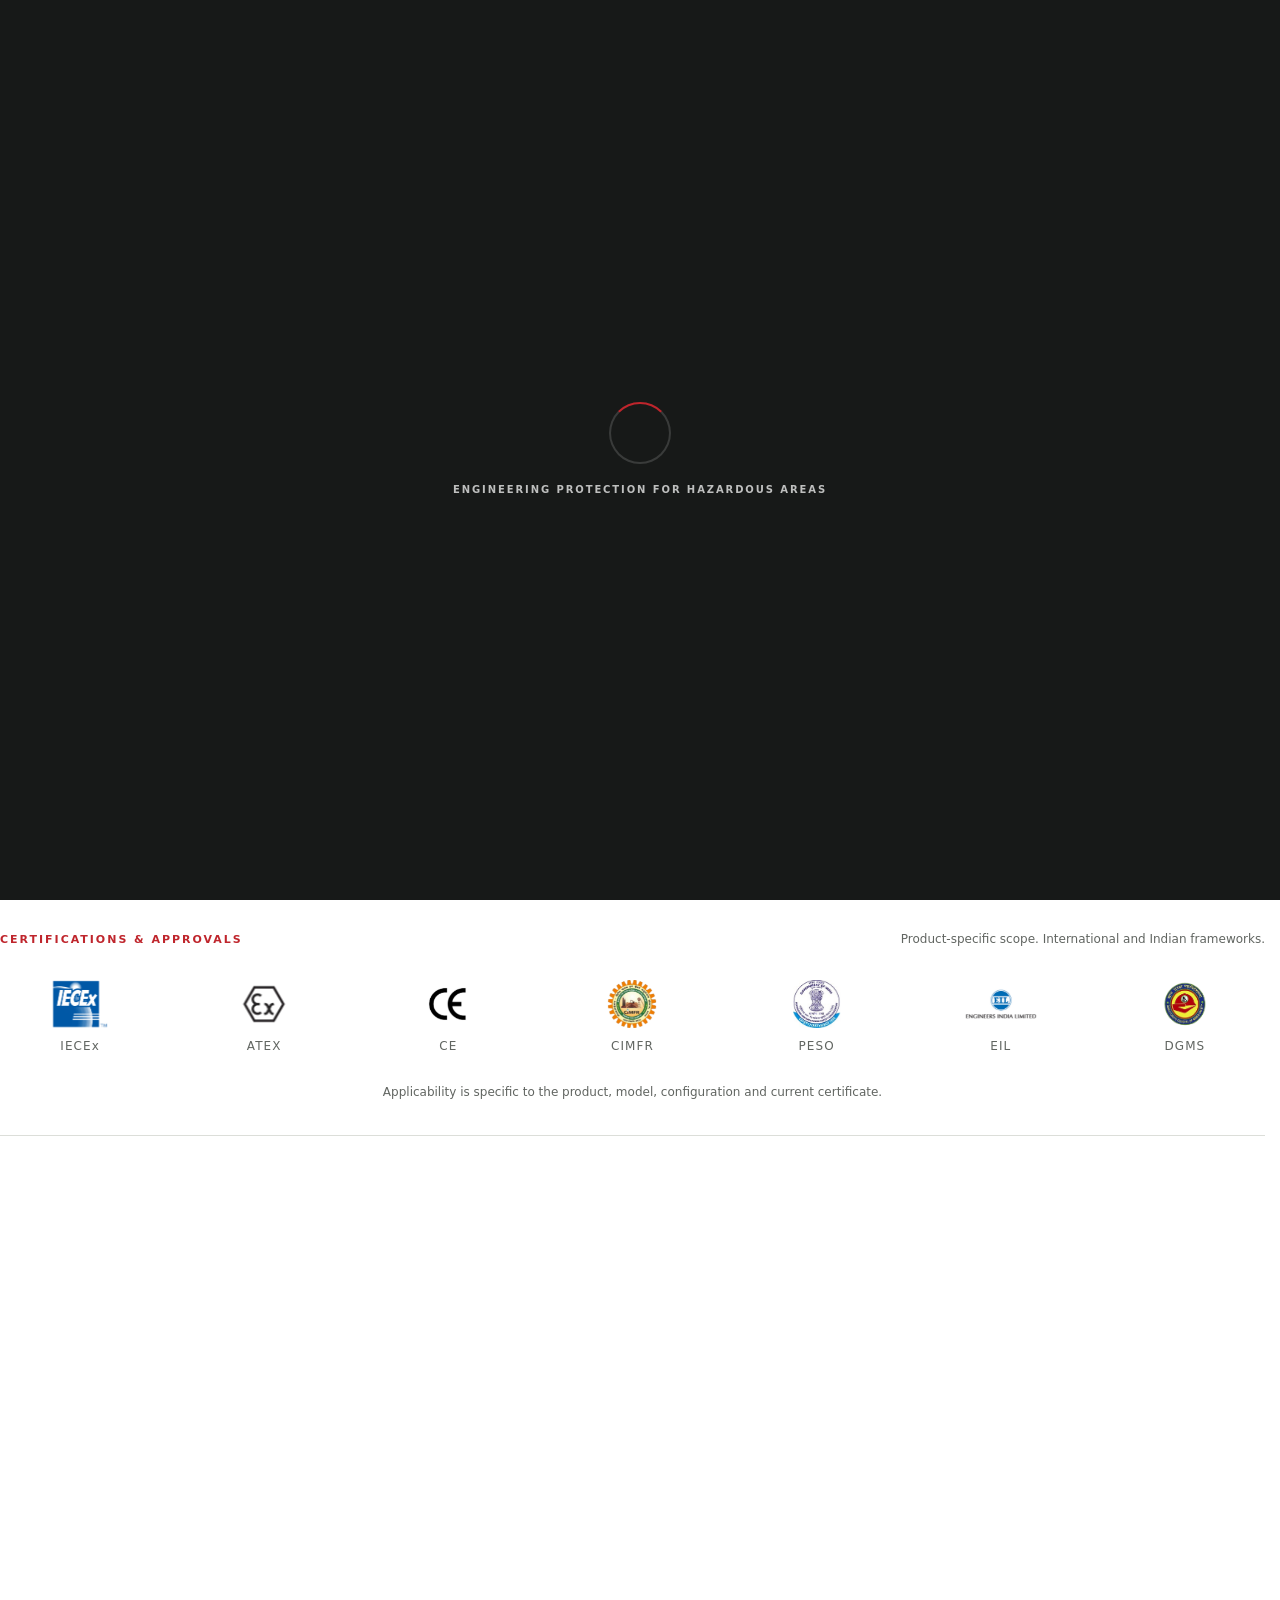
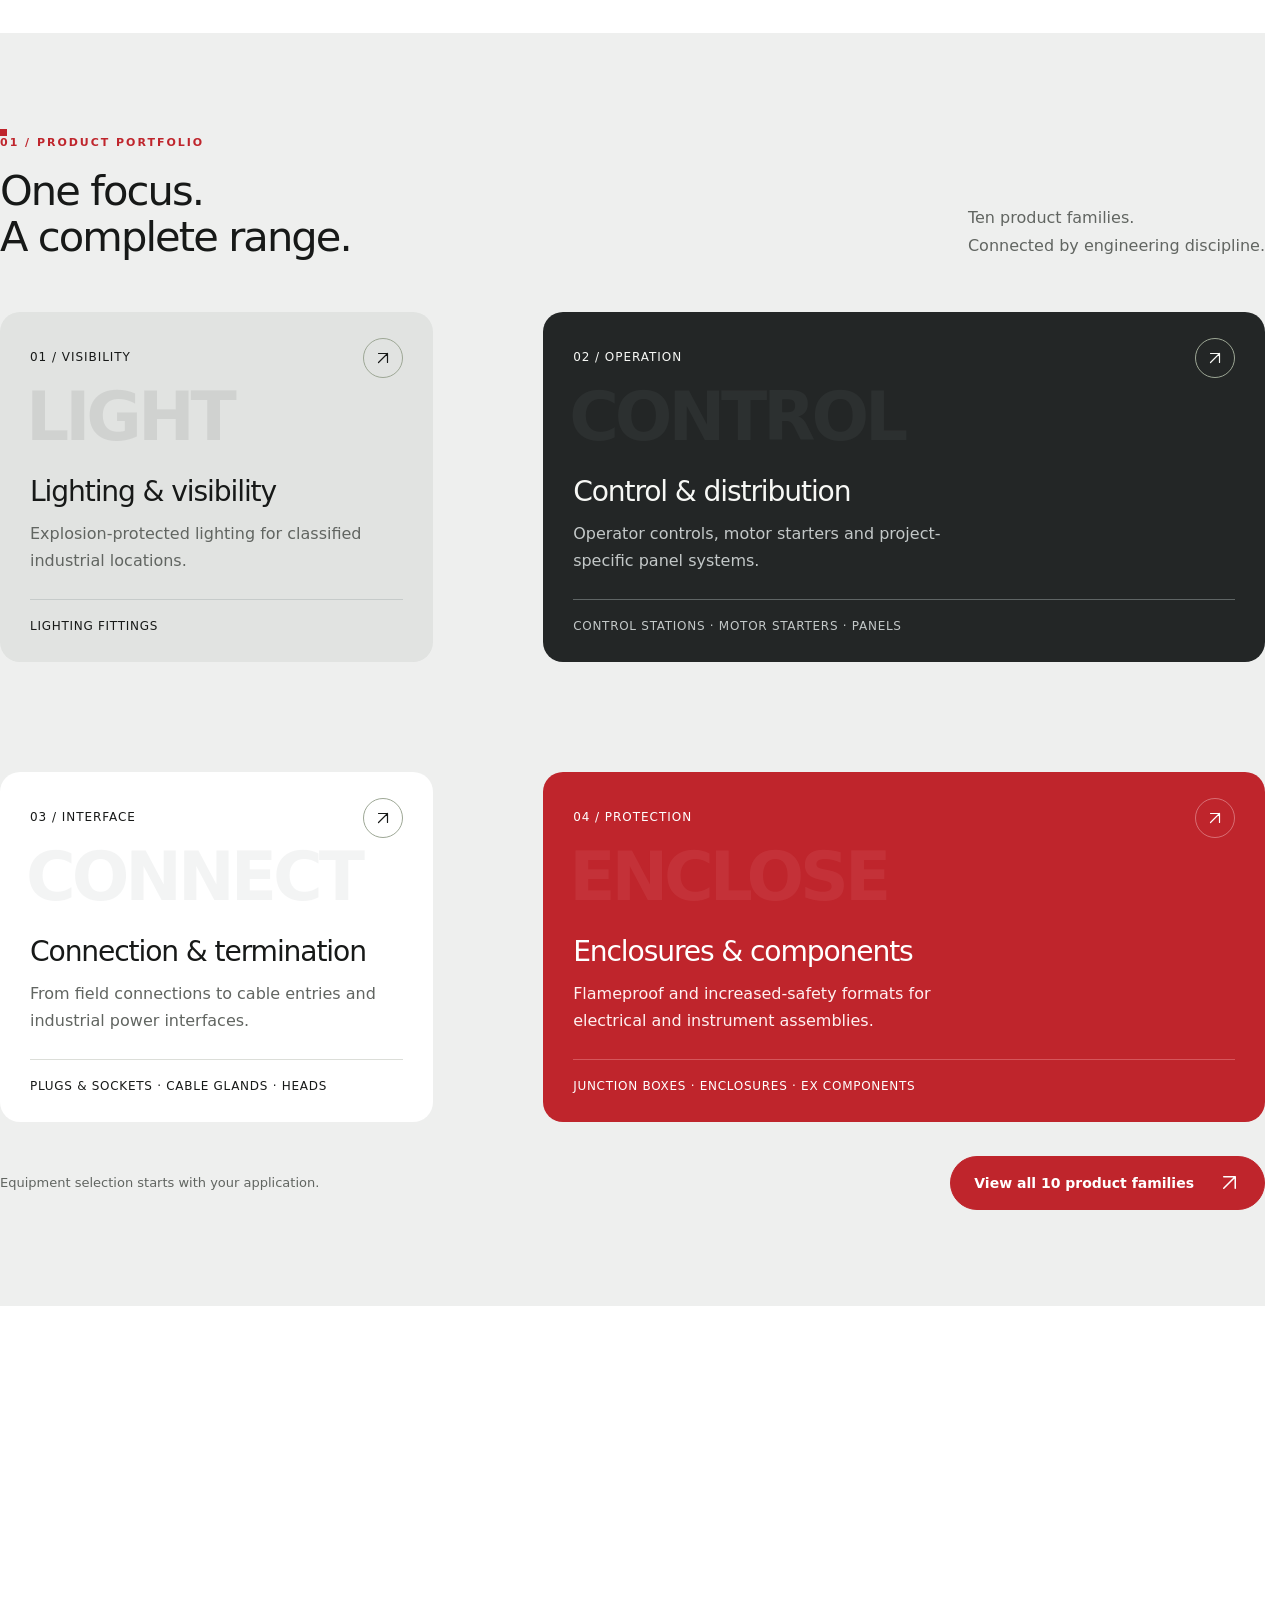
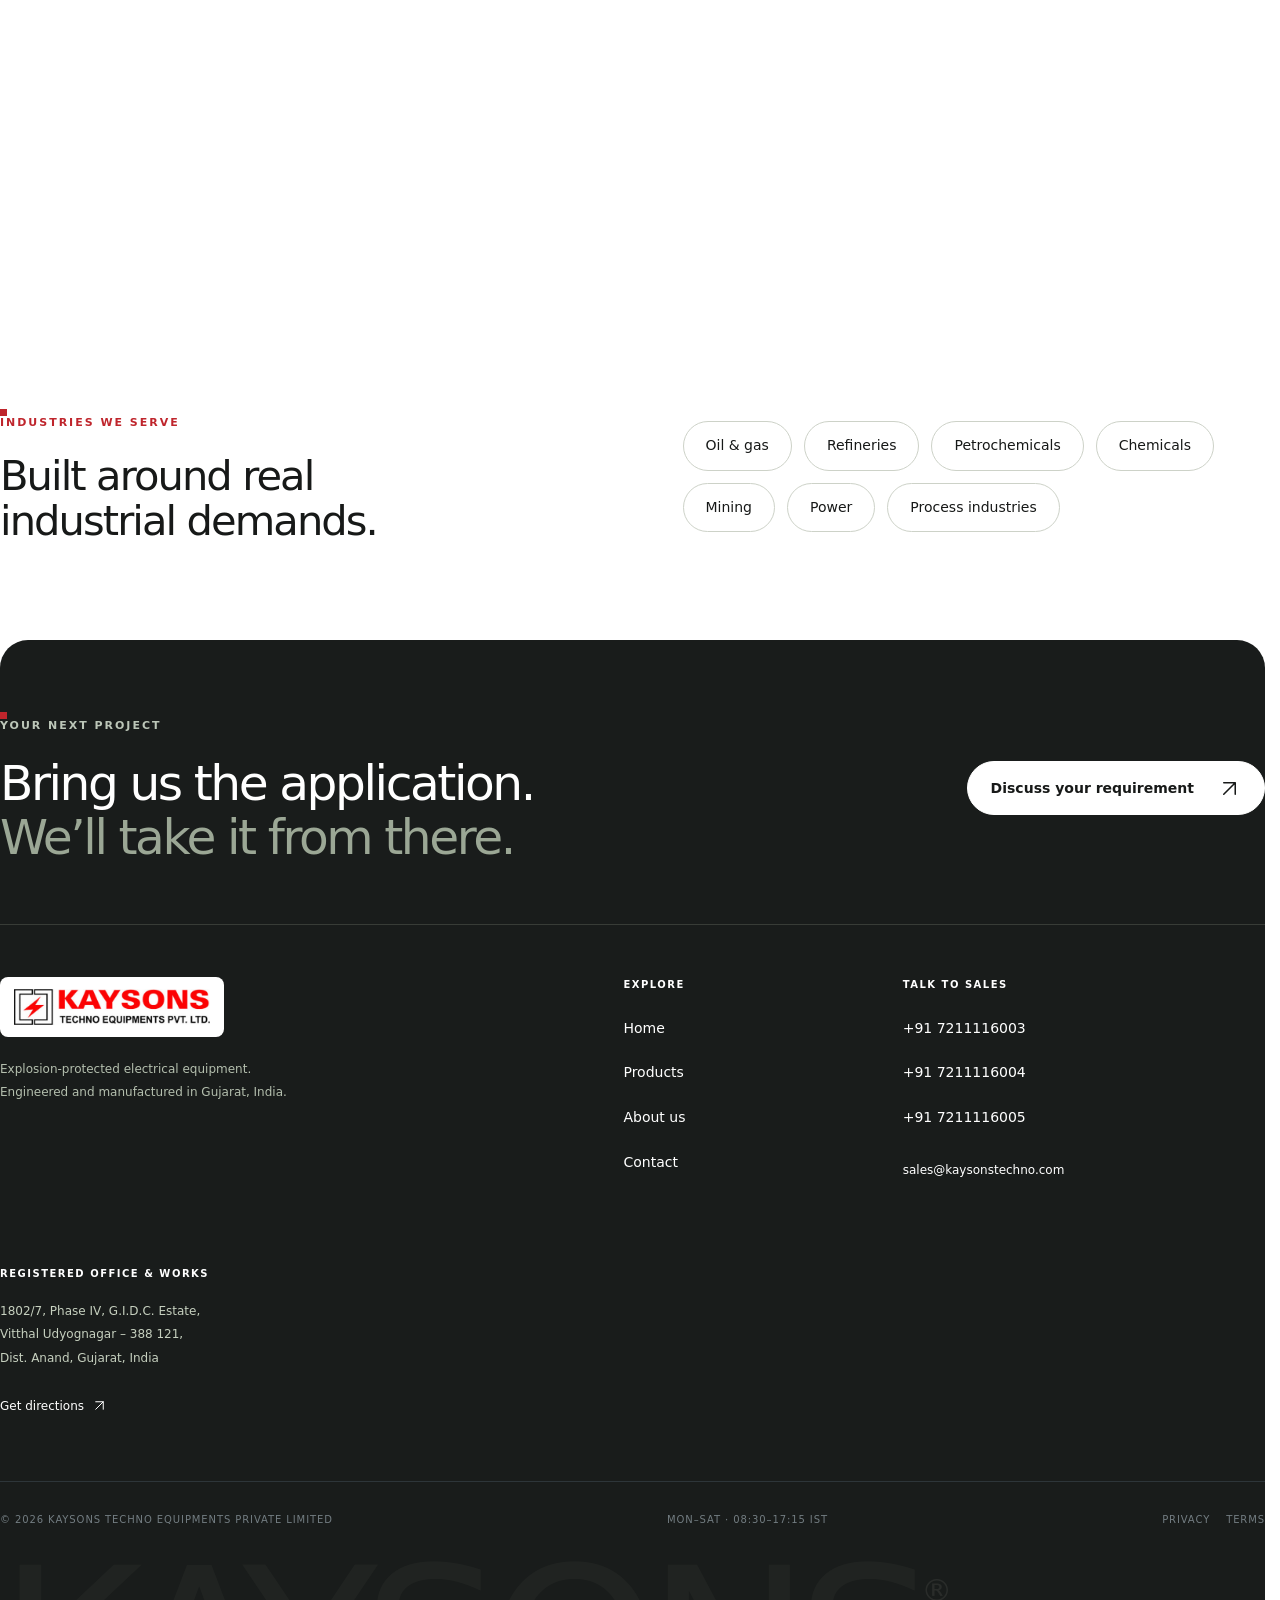
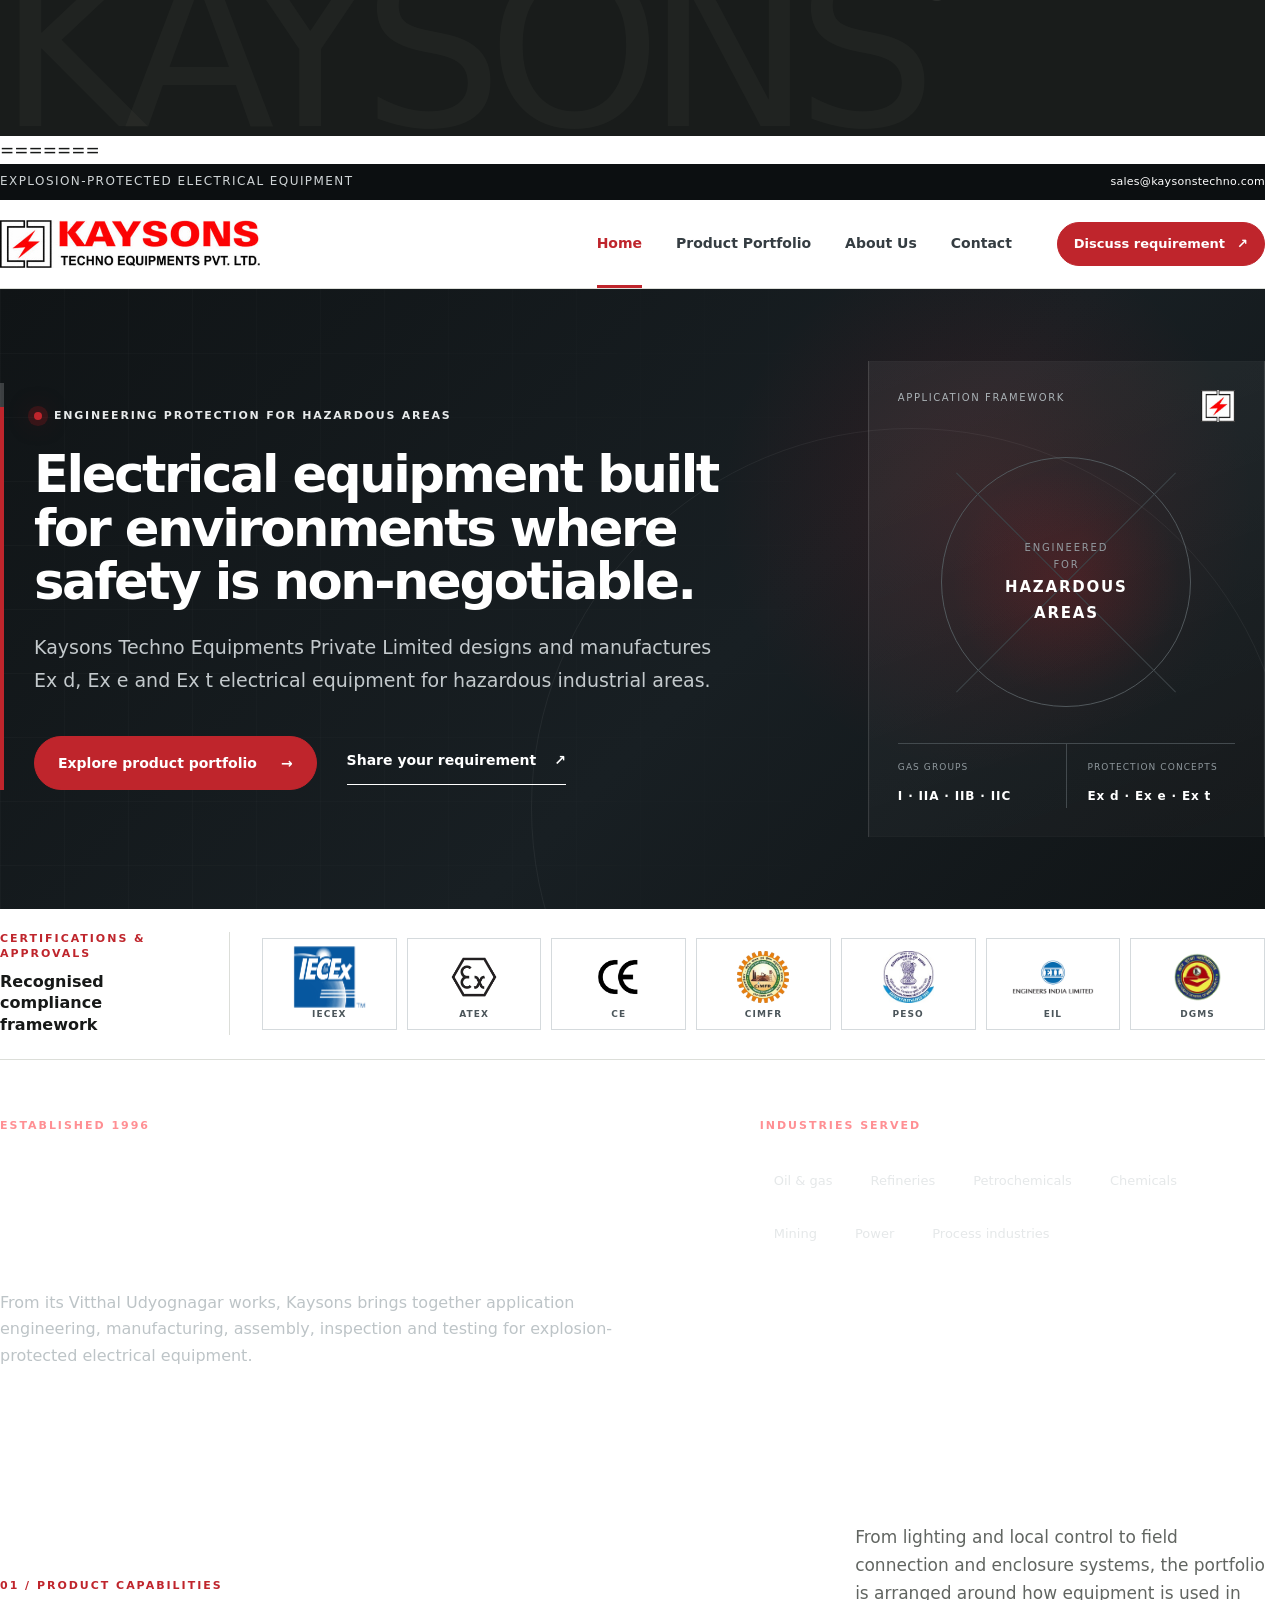
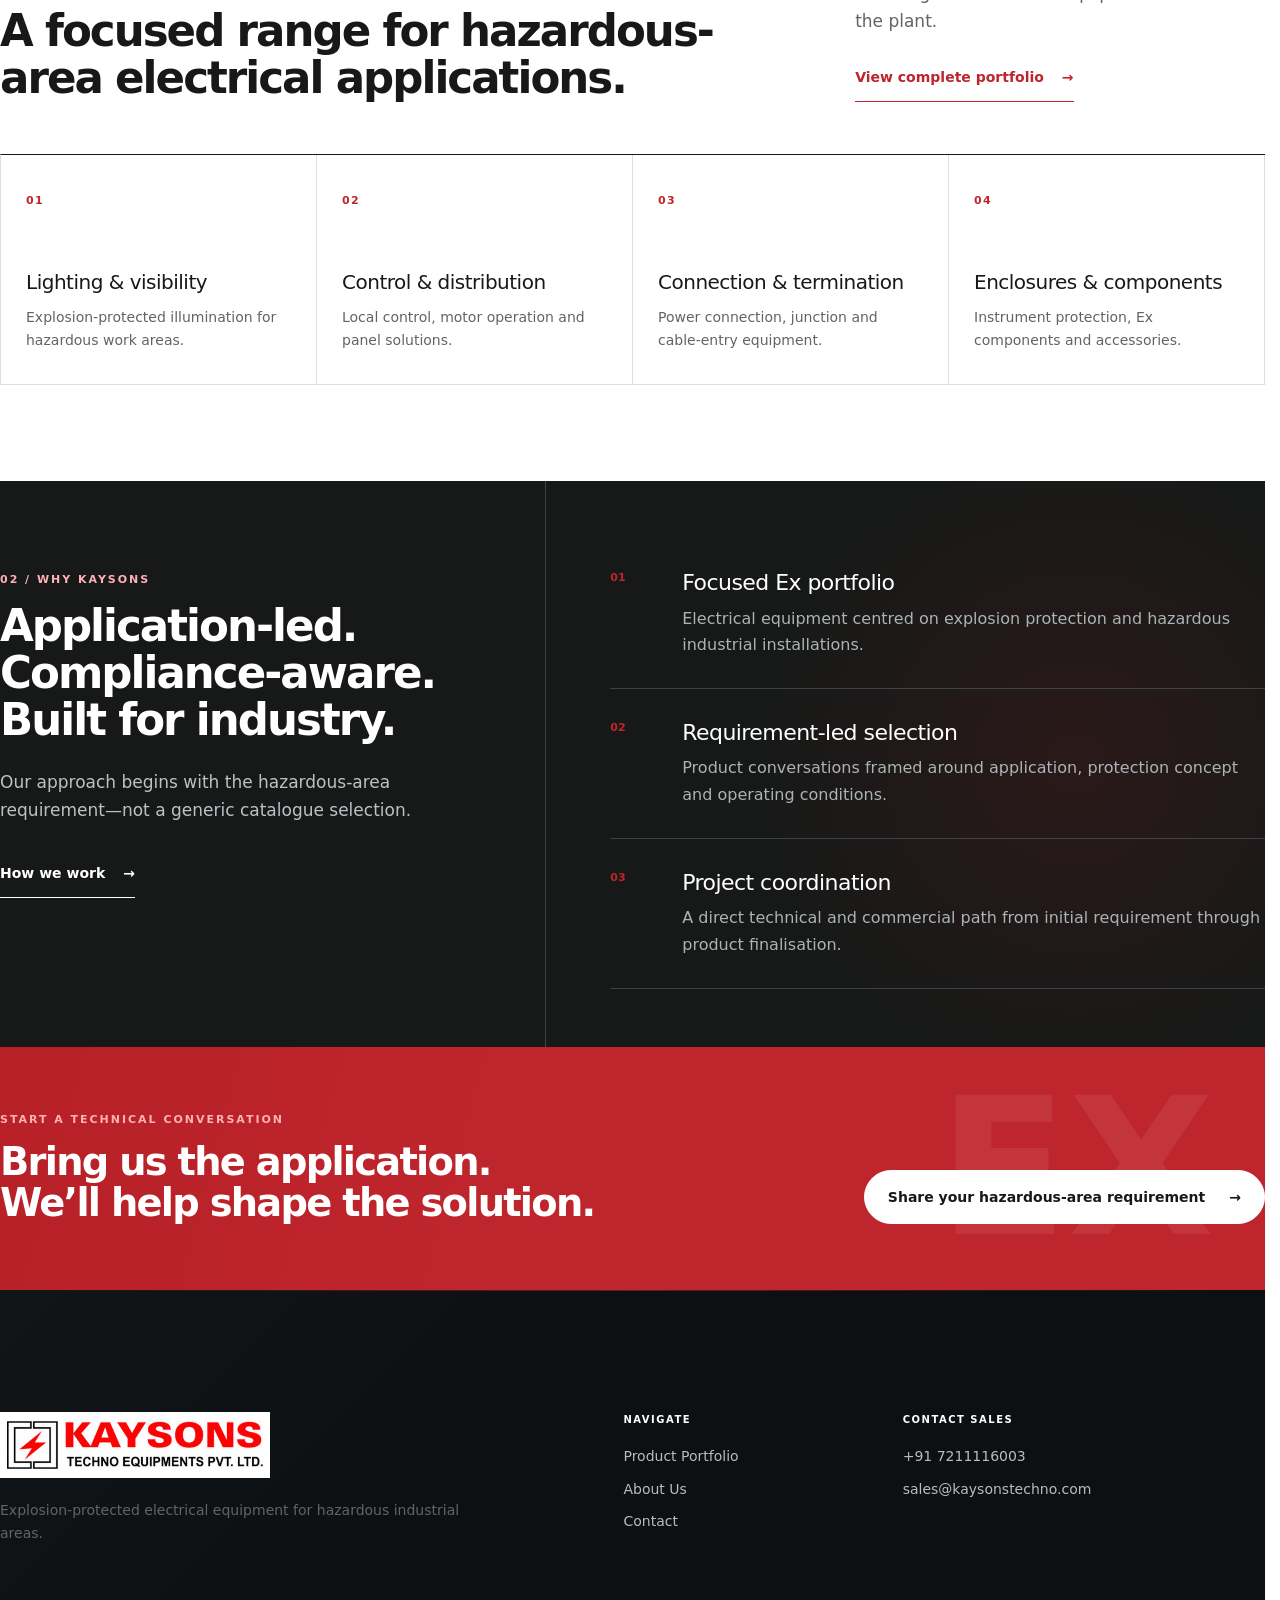
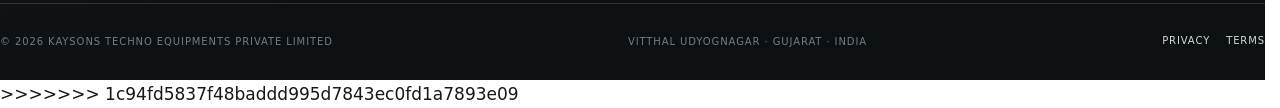
==== commit dcb3fc92: "astra" ====
--- a/index.html
+++ b/index.html
@@ -1,4 +1,5 @@
 <!doctype html>
+<<<<<<< HEAD
 <html lang="en"><head><meta charset="utf-8"><meta name="viewport" content="width=device-width, initial-scale=1"><title>Explosion-Proof Electrical Equipment Manufacturer in India | Kaysons</title><meta name="description" content="Kaysons Techno Equipments manufactures explosion-protected Ex d, Ex e and Ex t electrical equipment for hazardous industrial areas. Established in Gujarat in 1996."><meta name="theme-color" content="#f7f7f5"><link rel="canonical" href="https://www.kaysonstechno.com/"><link rel="icon" href="kaysons-mark.png" type="image/png"><link rel="apple-touch-icon" href="kaysons-mark.png"><meta property="og:type" content="website"><meta property="og:title" content="Explosion-Proof Electrical Equipment Manufacturer in India | Kaysons"><meta property="og:description" content="Kaysons Techno Equipments manufactures explosion-protected Ex d, Ex e and Ex t electrical equipment for hazardous industrial areas. Established in Gujarat in 1996."><meta property="og:url" content="https://www.kaysonstechno.com/"><meta property="og:image" content="https://www.kaysonstechno.com/kaysons-logo.jpg"><meta name="twitter:card" content="summary"><link rel="preload" href="assets/fonts/onest-latin-variable.woff2" as="font" type="font/woff2" crossorigin><link rel="stylesheet" href="styles.css"><script>document.documentElement.classList.add('js')</script><script type="application/ld+json">{"@context": "https://schema.org", "@type": "Organization", "@id": "https://www.kaysonstechno.com/#organization", "name": "Kaysons Techno Equipments Private Limited", "url": "https://www.kaysonstechno.com/", "logo": "https://www.kaysonstechno.com/kaysons-logo.jpg", "foundingDate": "1996-02-13", "email": "sales@kaysonstechno.com", "telephone": "+91-2692-235303", "address": {"@type": "PostalAddress", "streetAddress": "1802/7, Phase IV, G.I.D.C. Estate", "addressLocality": "Vitthal Udyognagar", "addressRegion": "Gujarat", "postalCode": "388121", "addressCountry": "IN"}, "hasMap": "https://maps.app.goo.gl/dc6hkpB1cHCBP7jx9?g_st=ic", "contactPoint": [{"@type": "ContactPoint", "contactType": "sales", "telephone": "+91-7211116003"}, {"@type": "ContactPoint", "contactType": "sales", "telephone": "+91-7211116004"}, {"@type": "ContactPoint", "contactType": "sales", "telephone": "+91-7211116005"}]}</script><script src="site-config.js" defer></script><script src="product-assets.js" defer></script><script src="script.js" defer></script></head><body class="page-index"><a class="skip-link" href="#main-content">Skip to content</a>
 <div class="utility"><div class="shell utility-inner"><span>EXPLOSION PROTECTION · SINCE 1996</span><a href="mailto:sales@kaysonstechno.com">sales@kaysonstechno.com <svg class="icon" viewBox="0 0 24 24" fill="none" stroke="currentColor" stroke-width="1.6" stroke-linecap="round" stroke-linejoin="round" aria-hidden="true"><path d="M6 18 18 6M6 6h12v12"/></svg></a></div></div>
 <header class="site-header"><div class="shell header-inner"><a class="brand" href="index.html" aria-label="Kaysons Techno Equipments Private Limited home"><img src="kaysons-logo.jpg" width="500" height="93" alt="Kaysons Techno Equipments Private Limited" fetchpriority="high"></a><nav class="primary-nav" id="primary-nav" aria-label="Main navigation"><a href="index.html" aria-current="page">Home</a><a href="products.html">Products</a><a href="about.html">About us</a><a href="contact.html">Contact</a></nav><a class="header-cta" href="contact.html">Discuss requirement <svg class="icon" viewBox="0 0 24 24" fill="none" stroke="currentColor" stroke-width="1.6" stroke-linecap="round" stroke-linejoin="round" aria-hidden="true"><path d="M6 18 18 6M6 6h12v12"/></svg></a><button class="menu-toggle" type="button" aria-expanded="false" aria-controls="primary-nav">Menu <svg class="icon" viewBox="0 0 24 24" fill="none" stroke="currentColor" stroke-width="1.6" stroke-linecap="round" stroke-linejoin="round" aria-hidden="true"><path d="M4 8h16M4 16h16"/></svg></button></div></header><main id="main-content"><section class="hero shell"><div class="hero-copy"><p class="eyebrow"><span aria-hidden="true"></span>Explosion-protected electrical equipment</p><h1>Protection,<br><span>engineered.</span></h1><p class="hero-description">For environments where every detail matters. Ex d, Ex e and Ex t electrical equipment for hazardous industrial areas.</p><div class="hero-actions"><a class="button button-dark" href="products.html"><span>Explore our products</span><svg class="icon" viewBox="0 0 24 24" fill="none" stroke="currentColor" stroke-width="1.6" stroke-linecap="round" stroke-linejoin="round" aria-hidden="true"><path d="M6 18 18 6M6 6h12v12"/></svg></a><a class="text-link" href="about.html">Meet Kaysons <svg class="icon" viewBox="0 0 24 24" fill="none" stroke="currentColor" stroke-width="1.6" stroke-linecap="round" stroke-linejoin="round" aria-hidden="true"><path d="M6 18 18 6M6 6h12v12"/></svg></a></div><div class="hero-byline"><span class="year-stamp">1996<span>EST.</span></span><p>Kaysons Techno Equipments Private Limited<br><span>Vitthal Udyognagar · Gujarat · India</span></p></div></div><div class="hero-art"><img class="engineering-study" src="assets/engineering-study.webp" alt="Abstract study of precision-machined metallic surfaces" width="1536" height="1024" fetchpriority="high"><div class="art-topline"><span>ENGINEERING / MATERIAL STUDY</span><span>01 — 03</span></div><div class="concept-card"><div class="concept-top"><span>Protection concepts</span><span class="concept-current">01 / 03</span></div><div class="concept-display" aria-live="polite" aria-atomic="true"><strong id="concept-symbol">Ex d</strong><div><h2 id="concept-title">Flameproof</h2><p id="concept-description">Equipment for flameproof protection applications.</p></div></div><div class="concept-tabs" role="group" aria-label="Explore protection concepts"><button type="button" data-concept="0" aria-pressed="true">Ex d</button><button type="button" data-concept="1" aria-pressed="false">Ex e</button><button type="button" data-concept="2" aria-pressed="false">Ex t</button><a href="products.html" aria-label="Explore product families"><svg class="icon" viewBox="0 0 24 24" fill="none" stroke="currentColor" stroke-width="1.6" stroke-linecap="round" stroke-linejoin="round" aria-hidden="true"><path d="M6 18 18 6M6 6h12v12"/></svg></a></div></div></div></section>
@@ -9,4 +10,265 @@
 <section class="why-section shell" data-reveal><div class="why-panel"><div class="why-intro"><p class="eyebrow"><span aria-hidden="true"></span>02 / Why Kaysons</p><h2>Every detail.<br><span>One purpose.</span></h2><p>Engineering, manufacturing and quality control working towards a defined equipment requirement.</p><a class="text-link" href="about.html#process">Our manufacturing approach <svg class="icon" viewBox="0 0 24 24" fill="none" stroke="currentColor" stroke-width="1.6" stroke-linecap="round" stroke-linejoin="round" aria-hidden="true"><path d="M6 18 18 6M6 6h12v12"/></svg></a></div><div class="why-list"><article><span>01</span><div><h3>Hazardous-area focus</h3><p>A dedicated portfolio of Ex d, Ex e and Ex t electrical equipment.</p></div></article><article><span>02</span><div><h3>Application-led selection</h3><p>Requirements framed around classification, service conditions and project specifications.</p></div></article><article><span>03</span><div><h3>Coordinated manufacturing</h3><p>Engineering, machining, assembly, inspection and testing in a connected flow.</p></div></article><article><span>04</span><div><h3>Clear technical dialogue</h3><p>Direct coordination from the initial enquiry through product finalisation.</p></div></article></div></div></section>
 <section class="industries shell section"><div><p class="eyebrow"><span aria-hidden="true"></span>Industries we serve</p><h2>Built around real<br>industrial demands.</h2></div><div class="industry-list"><span>Oil & gas</span><span>Refineries</span><span>Petrochemicals</span><span>Chemicals</span><span>Mining</span><span>Power</span><span>Process industries</span></div></section></main><footer class="site-footer"><div class="shell"><div class="footer-cta"><div><p class="eyebrow"><span aria-hidden="true"></span>Your next project</p><h2>Bring us the application.<br><span>We’ll take it from there.</span></h2></div><a class="button button-light" href="contact.html"><span>Discuss your requirement</span><svg class="icon" viewBox="0 0 24 24" fill="none" stroke="currentColor" stroke-width="1.6" stroke-linecap="round" stroke-linejoin="round" aria-hidden="true"><path d="M6 18 18 6M6 6h12v12"/></svg></a></div>
 <div class="footer-grid"><div class="footer-brand"><a class="footer-logo-wrap" href="index.html" aria-label="Kaysons home"><img src="kaysons-logo.jpg" width="500" height="93" alt="Kaysons Techno Equipments Private Limited" loading="lazy"></a><p>Explosion-protected electrical equipment.<br>Engineered and manufactured in Gujarat, India.</p></div><div class="footer-column"><p class="footer-label">Explore</p><a href="index.html">Home</a><a href="products.html">Products</a><a href="about.html">About us</a><a href="contact.html">Contact</a></div><div class="footer-column"><p class="footer-label">Talk to sales</p><a href="tel:+917211116003">+91 7211116003</a><a href="tel:+917211116004">+91 7211116004</a><a href="tel:+917211116005">+91 7211116005</a><a class="footer-email" href="mailto:sales@kaysonstechno.com">sales@kaysonstechno.com</a></div><div class="footer-column footer-address"><p class="footer-label">Registered office & works</p><address>1802/7, Phase IV, G.I.D.C. Estate,<br>Vitthal Udyognagar – 388 121,<br>Dist. Anand, Gujarat, India</address><a href="https://maps.app.goo.gl/dc6hkpB1cHCBP7jx9?g_st=ic" target="_blank" rel="noopener noreferrer">Get directions <svg class="icon" viewBox="0 0 24 24" fill="none" stroke="currentColor" stroke-width="1.6" stroke-linecap="round" stroke-linejoin="round" aria-hidden="true"><path d="M6 18 18 6M6 6h12v12"/></svg></a></div></div>
-<div class="footer-bottom"><span>© 2026 Kaysons Techno Equipments Private Limited</span><span>Mon–Sat · 08:30–17:15 IST</span><div><a href="legal.html#privacy">Privacy</a><a href="legal.html#terms">Terms</a><button type="button" data-manage-consent hidden>Cookie settings</button></div></div><div class="footer-watermark" aria-hidden="true">KAYSONS<span>®</span></div></div></footer><button class="back-top" type="button" aria-label="Back to top" hidden><svg class="icon" viewBox="0 0 24 24" fill="none" stroke="currentColor" stroke-width="1.6" stroke-linecap="round" stroke-linejoin="round" aria-hidden="true"><path d="M5 12h14M12 5l7 7-7 7"/></svg></button></body></html>+<div class="footer-bottom"><span>© 2026 Kaysons Techno Equipments Private Limited</span><span>Mon–Sat · 08:30–17:15 IST</span><div><a href="legal.html#privacy">Privacy</a><a href="legal.html#terms">Terms</a><button type="button" data-manage-consent hidden>Cookie settings</button></div></div><div class="footer-watermark" aria-hidden="true">KAYSONS<span>®</span></div></div></footer><button class="back-top" type="button" aria-label="Back to top" hidden><svg class="icon" viewBox="0 0 24 24" fill="none" stroke="currentColor" stroke-width="1.6" stroke-linecap="round" stroke-linejoin="round" aria-hidden="true"><path d="M5 12h14M12 5l7 7-7 7"/></svg></button></body></html>
+=======
+<html lang="en">
+<head>
+<meta charset="utf-8">
+<meta name="viewport" content="width=device-width,initial-scale=1">
+<title>Explosion-Proof Electrical Equipment Manufacturer in India | Kaysons</title>
+<meta name="description" content="Kaysons Techno Equipments manufactures Ex d, Ex e and Ex t electrical equipment for hazardous areas, including Group I, IIA, IIB and IIC applications.">
+<link rel="canonical" href="https://www.kaysonstechno.com/">
+<link rel="icon" type="image/png" href="kaysons-mark.png">
+<link rel="apple-touch-icon" href="kaysons-mark.png">
+<meta property="og:title" content="Explosion-Proof Electrical Equipment Manufacturer in India | Kaysons">
+<meta property="og:description" content="Hazardous-area electrical equipment engineered and manufactured in Gujarat, India since 1996.">
+<meta property="og:type" content="website">
+<meta property="og:url" content="https://www.kaysonstechno.com/">
+<meta property="og:image" content="https://www.kaysonstechno.com/kaysons-logo.jpg">
+<meta name="twitter:card" content="summary">
+<script src="site-config.js"></script>
+<script>
+try{if(sessionStorage.getItem('kaysons-loader-seen')==='1')document.documentElement.classList.add('skip-site-loader')}catch(e){}
+</script>
+<script type="application/ld+json">
+{"@context":"https://schema.org","@type":"Organization","@id":"https://www.kaysonstechno.com/#organization","name":"Kaysons Techno Equipments Private Limited","url":"https://www.kaysonstechno.com/","logo":"https://www.kaysonstechno.com/kaysons-logo.jpg","foundingDate":"1996-02-13","description":"Manufacturer of explosion-protected electrical equipment for hazardous industrial areas.","email":"sales@kaysonstechno.com","telephone":"+91-2692-235303","address":{"@type":"PostalAddress","streetAddress":"1802/7, Phase IV, G.I.D.C. Estate","addressLocality":"Vitthal Udyognagar","addressRegion":"Gujarat","postalCode":"388121","addressCountry":"IN"},"hasMap":"https://maps.app.goo.gl/dc6hkpB1cHCBP7jx9?g_st=ic"}
+</script>
+<link rel="stylesheet" href="styles.css">
+</head>
+<body class="is-loading">
+<div class="site-loader" role="status" aria-live="polite" aria-label="Loading Kaysons Techno Equipments website">
+<div class="site-loader-inner">
+<span class="site-loader-mark" aria-hidden="true"></span>
+<span class="site-loader-text">Engineering protection for hazardous areas</span>
+</div>
+</div>
+<div class="scroll-progress" aria-hidden="true"><span class="scroll-progress-bar"></span></div>
+<a class="skip-link" href="#main-content">Skip to content</a>
+<div class="utility-bar">
+<div class="shell utility-inner">
+<span>Explosion-protected electrical equipment</span>
+<a href="mailto:sales@kaysonstechno.com">sales@kaysonstechno.com</a>
+</div>
+</div>
+  <header class="site-header">
+<div class="shell header-inner">
+    <a class="brand" href="index.html" aria-label="Kaysons Techno Equipments Private Limited home">
+<img src="kaysons-logo.jpg" alt="Kaysons Techno Equipments Private Limited">
+</a>
+    <nav class="nav" aria-label="Primary navigation">
+<a class="active" href="index.html" aria-current="page">Home</a>
+<a class="" href="products.html">Product Portfolio</a>
+<a class="" href="about.html">About Us</a>
+<a class="" href="contact.html">Contact</a>
+</nav>
+    <a class="button button-small" href="contact.html">Discuss requirement <span aria-hidden="true">↗</span>
+</a>
+  </div>
+</header>
+<main id="main-content">
+  <section class="home-hero">
+<div class="hero-grid-bg" aria-hidden="true">
+</div>
+<div class="shell home-hero-grid">
+    <div class="hero-content">
+<span class="hero-kicker">
+<i>
+</i> Engineering protection for hazardous areas</span>
+<h1>Electrical equipment built for environments where safety is non-negotiable.</h1>
+<p>Kaysons Techno Equipments Private Limited designs and manufactures Ex d, Ex e and Ex t electrical equipment for hazardous industrial areas.</p>
+<div class="hero-actions">
+<a class="button" href="products.html">Explore product portfolio <span>→</span>
+</a>
+<a class="text-link text-link-light" href="contact.html">Share your requirement <span>↗</span>
+</a>
+</div>
+</div>
+    <aside class="hazard-panel" aria-label="Hazardous area engineering focus">
+<div class="hazard-panel-top">
+<span>Application framework</span>
+<img src="kaysons-mark.png" alt="">
+</div>
+<div class="hazard-ring">
+<span>ENGINEERED<br>FOR<br>
+<strong>HAZARDOUS<br>AREAS</strong>
+</span>
+</div>
+<div class="hazard-specs">
+<div>
+<small>Gas groups</small>
+<strong>I · IIA · IIB · IIC</strong>
+</div>
+<div>
+<small>Protection concepts</small>
+<strong>Ex d · Ex e · Ex t</strong>
+</div>
+</div>
+</aside>
+  </div>
+</section>
+  <section class="approval-strip" aria-label="Certifications and approvals">
+<div class="shell approval-inner">
+    <div class="approval-intro">
+<span class="eyebrow">Certifications & approvals</span>
+<strong>Recognised compliance framework</strong>
+</div>
+    <div class="approval-marks">
+      <div class="approval-mark">
+<img src="approval-iecex.png" alt="IECEx logo">
+<span>IECEx</span>
+</div>
+      <div class="approval-mark">
+<img src="approval-atex.webp" alt="ATEX logo">
+<span>ATEX</span>
+</div>
+      <div class="approval-mark">
+<img src="approval-ce.webp" alt="CE logo">
+<span>CE</span>
+</div>
+      <div class="approval-mark">
+<img src="approval-cimfr.png" alt="CIMFR logo">
+<span>CIMFR</span>
+</div>
+      <div class="approval-mark">
+<img src="approval-peso.jpg" alt="PESO logo">
+<span>PESO</span>
+</div>
+      <div class="approval-mark">
+<img src="approval-eil.png" alt="EIL logo">
+<span>EIL</span>
+</div>
+      <div class="approval-mark">
+<img src="approval-dgms.png" alt="DGMS logo">
+<span>DGMS</span>
+</div>
+    </div>
+  </div>
+</section>
+  <section class="home-heritage" aria-label="Company experience and industries served">
+<div class="shell heritage-grid">
+<div class="heritage-intro">
+<span class="section-index">Established 1996</span>
+<h2>Engineering and manufacturing focused on hazardous-area protection.</h2>
+<p>From its Vitthal Udyognagar works, Kaysons brings together application engineering, manufacturing, assembly, inspection and testing for explosion-protected electrical equipment.</p>
+</div>
+<div class="industry-panel">
+<span class="eyebrow">Industries served</span>
+<div class="industry-chips">
+<span>Oil &amp; gas</span><span>Refineries</span><span>Petrochemicals</span><span>Chemicals</span><span>Mining</span><span>Power</span><span>Process industries</span>
+</div>
+</div>
+</div>
+</section>
+  <section class="section product-overview">
+<div class="shell">
+<div class="section-heading split-heading">
+<div>
+<span class="section-index">01 / Product capabilities</span>
+<h2>A focused range for hazardous-area electrical applications.</h2>
+</div>
+<div>
+<p>From lighting and local control to field connection and enclosure systems, the portfolio is arranged around how equipment is used in the plant.</p>
+<a class="text-link" href="products.html">View complete portfolio <span>→</span>
+</a>
+</div>
+</div>
+<div class="home-capability-grid">
+<article>
+<span>01</span>
+<h3>Lighting & visibility</h3>
+<p>Explosion-protected illumination for hazardous work areas.</p>
+</article>
+<article>
+<span>02</span>
+<h3>Control & distribution</h3>
+<p>Local control, motor operation and panel solutions.</p>
+</article>
+<article>
+<span>03</span>
+<h3>Connection & termination</h3>
+<p>Power connection, junction and cable-entry equipment.</p>
+</article>
+<article>
+<span>04</span>
+<h3>Enclosures & components</h3>
+<p>Instrument protection, Ex components and accessories.</p>
+</article>
+</div>
+</div>
+</section>
+  <section class="section why-section">
+<div class="shell why-grid">
+<div class="why-title-block">
+<span class="section-index section-index-light">02 / Why Kaysons</span>
+<h2>Application-led.<br>Compliance-aware.<br>Built for industry.</h2>
+<p>Our approach begins with the hazardous-area requirement—not a generic catalogue selection.</p>
+<a class="text-link text-link-light" href="about.html">How we work <span>→</span>
+</a>
+</div>
+<div class="why-points">
+    <article>
+<span>01</span>
+<div>
+<h3>Focused Ex portfolio</h3>
+<p>Electrical equipment centred on explosion protection and hazardous industrial installations.</p>
+</div>
+</article>
+<article>
+<span>02</span>
+<div>
+<h3>Requirement-led selection</h3>
+<p>Product conversations framed around application, protection concept and operating conditions.</p>
+</div>
+</article>
+<article>
+<span>03</span>
+<div>
+<h3>Project coordination</h3>
+<p>A direct technical and commercial path from initial requirement through product finalisation.</p>
+</div>
+</article>
+  </div>
+</div>
+</section>
+  <section class="cta-band">
+<div class="shell cta-grid">
+<div>
+<span class="eyebrow eyebrow-light">Start a technical conversation</span>
+<h2>Bring us the application.<br>We’ll help shape the solution.</h2>
+</div>
+<a class="button button-light" href="contact.html">Share your hazardous-area requirement <span aria-hidden="true">→</span>
+</a>
+</div>
+</section>
+</main>
+<footer class="footer">
+<div class="shell footer-grid">
+    <div>
+<img class="footer-logo" src="kaysons-logo.jpg" alt="Kaysons Techno Equipments Private Limited">
+<p>Explosion-protected electrical equipment for hazardous industrial areas.</p>
+</div>
+    <div>
+<p class="footer-label">Navigate</p>
+<a href="products.html">Product Portfolio</a>
+<a href="about.html">About Us</a>
+<a href="contact.html">Contact</a>
+</div>
+    <div>
+<p class="footer-label">Contact sales</p>
+<a href="tel:+917211116003">+91 7211116003</a>
+<a href="mailto:sales@kaysonstechno.com">sales@kaysonstechno.com</a>
+</div>
+  </div>
+<div class="shell footer-bottom">
+<span>© 2026 Kaysons Techno Equipments Private Limited</span>
+<span>Vitthal Udyognagar · Gujarat · India</span>
+<span class="footer-legal-links"><a href="legal.html#privacy">Privacy</a><a href="legal.html#terms">Terms</a></span>
+</div>
+</footer>
+<button class="back-to-top" type="button" aria-label="Back to top">↑</button>
+<script src="script.js">
+</script>
+</body>
+</html>
+>>>>>>> 1c94fd5837f48baddd995d7843ec0fd1a7893e09
--- a/styles.css
+++ b/styles.css
@@ -1,3 +1,4 @@
+<<<<<<< HEAD
 @font-face{font-family:Onest;src:url('assets/fonts/onest-latin-variable.woff2') format('woff2');font-style:normal;font-weight:100 900;font-display:swap}
 :root{--paper:#f7f7f5;--white:#fff;--ink:#171918;--muted:#616561;--line:#dcded9;--soft:#eeefeb;--red:#bf252c;--red-dark:#a01d25;--dark:#191c1b;--radius:24px;--section:clamp(64px,7.8vw,112px);--header:88px;--ease:cubic-bezier(.22,1,.36,1);--body:1rem;--h1:clamp(3rem,5.2vw,5.2rem);--h2:clamp(2.15rem,3.25vw,3.35rem);--h3:clamp(1.2rem,1.55vw,1.55rem)}
 *,*::before,*::after{box-sizing:border-box}html{scroll-behavior:smooth;scroll-padding-top:calc(var(--header) + 30px);-webkit-text-size-adjust:100%;scrollbar-gutter:stable}body{margin:0;background:var(--paper);color:var(--ink);font-family:Onest,Arial,sans-serif;font-size:var(--body);line-height:1.6;-webkit-font-smoothing:antialiased}::selection{background:#f4c7c9;color:var(--ink)}[hidden]{display:none!important}img{max-width:100%;display:block;height:auto}a{color:inherit;text-decoration:none}button,input,textarea,select{font:inherit}button{cursor:pointer;color:inherit}button,summary,a{-webkit-tap-highlight-color:transparent}button{background:none;border:0}input,textarea,select{min-width:0}input[type=checkbox]{accent-color:var(--red)}a,button,input,textarea,select,summary{touch-action:manipulation}button:disabled{cursor:wait;opacity:.65}h1,h2,h3,p,figure{margin:0}h1,h2,h3{font-weight:500;text-wrap:balance}h1{font-size:var(--h1);line-height:1.04;letter-spacing:-.058em}h2{font-size:var(--h2);line-height:1.1;letter-spacing:-.046em}h3{font-size:var(--h3);line-height:1.28;letter-spacing:-.025em}p{color:var(--muted)}address{font-style:normal}svg{flex-shrink:0}.icon{width:22px;height:22px}a:focus-visible,button:focus-visible,summary:focus-visible,input:focus-visible,textarea:focus-visible,select:focus-visible{outline:3px solid var(--red);outline-offset:5px}summary{cursor:pointer;list-style:none}summary::-webkit-details-marker{display:none}.shell{width:min(1320px,calc(100% - 96px));margin-inline:auto}.section{padding-block:var(--section)}.muted{color:#737872}.eyebrow{display:flex;align-items:center;gap:10px;color:var(--muted);font-size:.75rem;line-height:1.5;font-weight:600;letter-spacing:.095em;text-transform:uppercase}.eyebrow>span:empty{width:7px;height:7px;background:var(--red);display:block;flex-shrink:0}.sr-only{position:absolute;width:1px;height:1px;overflow:hidden;clip:rect(0,0,0,0);white-space:nowrap;margin:-1px;padding:0;border:0}.skip-link{position:fixed;top:10px;left:20px;z-index:1000;padding:12px 20px;background:var(--white);color:var(--ink);transform:translateY(-180%);border:2px solid var(--red);border-radius:8px}.skip-link:focus{transform:none}
@@ -24,3 +25,3119 @@
 .hero-description,.intro-copy p,.section-heading>p,.capability-body p,.why-list p,.why-intro>p:not(.eyebrow),.product-copy>p,.faq-answer p,.faq-intro>p:not(.eyebrow),.about-feature-copy>p:not(.eyebrow),.process-card p,.quality-row p,.form-heading>p:not(.eyebrow),.contact-address address,.legal-copy p{font-size:1rem}.field>label,.filter-option>span,.product-enquire,.form-status{font-size:.875rem}.concept-display p{font-size:.75rem}.hero-byline p{min-width:0}.footer-grid{overflow-wrap:anywhere}.product-copy>p{min-height:0}.product-copy h2{min-height:0}.product-resources{margin-top:auto}.capability-foot{font-size:.75rem}.product-media-label{font-size:.75rem;letter-spacing:.055em}.utility-inner>span{font-size:.75rem}.product-copy{gap:0}.product-copy>p{margin-bottom:16px}.footer-brand>p,.footer-column address,.footer-column .footer-email{font-size:.75rem}
 
 .footer-column,.footer-column>a,.primary-nav a,.header-cta,.button,.text-link,.project-details>summary,.filter-panel legend{font-size:.875rem}.footer-column .footer-email,.footer-address>a{font-size:.75rem}.concept-tabs button{min-height:44px}.filter-option{min-height:48px}.field>.consent-check{padding-block:5px}.filter-disclosure summary{min-height:52px}
+=======
+/* =========================================================
+   KAYSONS TECHNO EQUIPMENTS
+   Professional four-page static website
+   ========================================================= */
+
+:root {
+  --red: #d71920;
+  --red-dark: #a70e14;
+  --red-soft: rgba(215, 25, 32, 0.09);
+  --ink: #111517;
+  --ink-2: #1b2226;
+  --ink-3: #2b3439;
+  --muted: #657077;
+  --muted-light: #9ca5aa;
+  --line: #d9dddf;
+  --line-dark: rgba(255, 255, 255, 0.12);
+  --soft: #f3f5f5;
+  --soft-2: #e9eded;
+  --white: #ffffff;
+
+  --shell: min(1240px, calc(100% - 64px));
+  --shadow-sm: 0 8px 28px rgba(15, 20, 23, 0.07);
+  --shadow-md: 0 18px 50px rgba(15, 20, 23, 0.11);
+  --shadow-lg: 0 30px 80px rgba(15, 20, 23, 0.16);
+
+  --ease: cubic-bezier(0.22, 1, 0.36, 1);
+  --header-height: 88px;
+}
+
+/* =========================================================
+   RESET
+   ========================================================= */
+
+*,
+*::before,
+*::after {
+  box-sizing: border-box;
+}
+
+html {
+  scroll-behavior: smooth;
+  text-rendering: optimizeLegibility;
+}
+
+body {
+  margin: 0;
+  color: var(--ink);
+  background: var(--white);
+  font-family:
+    Inter,
+    ui-sans-serif,
+    system-ui,
+    -apple-system,
+    BlinkMacSystemFont,
+    "Segoe UI",
+    Arial,
+    Helvetica,
+    sans-serif;
+  font-size: 17px;
+  line-height: 1.65;
+  -webkit-font-smoothing: antialiased;
+  overflow-x: hidden;
+}
+
+body.is-loading {
+  overflow: hidden;
+}
+
+html.skip-site-loader .site-loader {
+  display: none !important;
+}
+
+html.skip-site-loader body.is-loading {
+  overflow-x: hidden;
+  overflow-y: auto;
+}
+
+body::selection {
+  color: var(--white);
+  background: var(--red);
+}
+
+a {
+  color: inherit;
+  text-decoration: none;
+}
+
+img {
+  display: block;
+  max-width: 100%;
+}
+
+button,
+input,
+textarea,
+select {
+  font: inherit;
+}
+
+button,
+a {
+  -webkit-tap-highlight-color: transparent;
+}
+
+main {
+  overflow: clip;
+}
+
+.shell {
+  width: var(--shell);
+  margin-inline: auto;
+}
+
+/* =========================================================
+   ACCESSIBILITY
+   ========================================================= */
+
+.skip-link {
+  position: fixed;
+  z-index: 1000;
+  top: 12px;
+  left: 12px;
+  padding: 12px 16px;
+  color: var(--white);
+  background: var(--red);
+  font-size: 13px;
+  font-weight: 800;
+  transform: translateY(-140%);
+  transition: transform 0.25s ease;
+}
+
+.skip-link:focus {
+  transform: translateY(0);
+}
+
+:focus-visible {
+  outline: 3px solid rgba(215, 25, 32, 0.34);
+  outline-offset: 4px;
+}
+
+/* =========================================================
+   PAGE LOAD + SCROLL PROGRESS
+   ========================================================= */
+
+.site-loader {
+  position: fixed;
+  z-index: 9999;
+  inset: 0;
+  display: grid;
+  place-items: center;
+  background: var(--ink);
+  transition:
+    opacity 0.55s var(--ease),
+    visibility 0.55s var(--ease);
+}
+
+.site-loader.is-hidden {
+  opacity: 0;
+  visibility: hidden;
+  pointer-events: none;
+}
+
+.site-loader-inner {
+  display: grid;
+  gap: 18px;
+  justify-items: center;
+}
+
+.site-loader-mark {
+  width: 62px;
+  height: 62px;
+  border: 2px solid rgba(255, 255, 255, 0.15);
+  border-top-color: var(--red);
+  border-radius: 50%;
+  animation: loader-spin 0.9s linear infinite;
+}
+
+.site-loader-text {
+  color: rgba(255, 255, 255, 0.72);
+  letter-spacing: 0.19em;
+  text-transform: uppercase;
+  font-size: 10px;
+  font-weight: 800;
+}
+
+@keyframes loader-spin {
+  to {
+    transform: rotate(360deg);
+  }
+}
+
+.scroll-progress {
+  position: fixed;
+  z-index: 200;
+  top: 0;
+  left: 0;
+  width: 100%;
+  height: 3px;
+  pointer-events: none;
+}
+
+.scroll-progress-bar {
+  width: 100%;
+  height: 100%;
+  background: linear-gradient(90deg, var(--red), #ff5b61);
+  transform: scaleX(0);
+  transform-origin: left;
+  box-shadow: 0 0 18px rgba(215, 25, 32, 0.55);
+}
+
+/* =========================================================
+   UTILITY BAR
+   ========================================================= */
+
+.utility-bar {
+  position: relative;
+  z-index: 90;
+  color: #cfd4d6;
+  background: #0c0f11;
+  letter-spacing: 0.13em;
+  text-transform: uppercase;
+  font-size: 11px;
+}
+
+.utility-inner {
+  min-height: 36px;
+  display: flex;
+  align-items: center;
+  justify-content: space-between;
+  gap: 24px;
+}
+
+.utility-inner a {
+  position: relative;
+  color: var(--white);
+  text-transform: none;
+  letter-spacing: 0.025em;
+  transition: color 0.25s ease;
+}
+
+.utility-inner a::after {
+  content: "";
+  position: absolute;
+  right: 0;
+  bottom: -3px;
+  left: 0;
+  height: 1px;
+  background: var(--red);
+  transform: scaleX(0);
+  transform-origin: right;
+  transition: transform 0.35s var(--ease);
+}
+
+.utility-inner a:hover {
+  color: #ffb6b9;
+}
+
+.utility-inner a:hover::after {
+  transform: scaleX(1);
+  transform-origin: left;
+}
+
+/* =========================================================
+   HEADER
+   ========================================================= */
+
+.site-header {
+  position: sticky;
+  z-index: 80;
+  top: 0;
+  width: 100%;
+  border-bottom: 1px solid var(--line);
+  background: rgba(255, 255, 255, 0.97);
+  transition:
+    box-shadow 0.35s ease,
+    background 0.35s ease,
+    border-color 0.35s ease;
+}
+
+.site-header.is-scrolled {
+  border-color: rgba(215, 25, 32, 0.08);
+  background: rgba(255, 255, 255, 0.91);
+  box-shadow: 0 12px 38px rgba(13, 18, 21, 0.08);
+  backdrop-filter: blur(18px);
+  -webkit-backdrop-filter: blur(18px);
+}
+
+.header-inner {
+  min-height: var(--header-height);
+  display: flex;
+  align-items: center;
+  gap: 28px;
+  transition: min-height 0.35s var(--ease);
+}
+
+.site-header.is-scrolled .header-inner {
+  min-height: 72px;
+}
+
+.brand {
+  width: 260px;
+  flex: none;
+}
+
+.brand img {
+  width: 100%;
+  height: 62px;
+  object-fit: contain;
+  object-position: left center;
+  transition:
+    height 0.35s var(--ease),
+    transform 0.35s var(--ease);
+}
+
+.brand:hover img {
+  transform: scale(1.015);
+}
+
+.site-header.is-scrolled .brand img {
+  height: 52px;
+}
+
+.nav {
+  min-width: 0;
+  margin-left: auto;
+  align-self: stretch;
+  display: flex;
+  align-items: stretch;
+}
+
+.nav a {
+  position: relative;
+  display: flex;
+  align-items: center;
+  padding: 0 17px;
+  color: #353d42;
+  font-size: 14px;
+  font-weight: 750;
+  transition:
+    color 0.25s ease,
+    background 0.25s ease;
+}
+
+.nav a::after {
+  content: "";
+  position: absolute;
+  right: 17px;
+  bottom: 0;
+  left: 17px;
+  height: 3px;
+  background: var(--red);
+  transform: scaleX(0);
+  transform-origin: right;
+  transition: transform 0.36s var(--ease);
+}
+
+.nav a:hover,
+.nav a.active {
+  color: var(--red);
+}
+
+.nav a:hover::after,
+.nav a.active::after {
+  transform: scaleX(1);
+  transform-origin: left;
+}
+
+/* =========================================================
+   BUTTONS + LINKS
+   ========================================================= */
+
+.button {
+  position: relative;
+  isolation: isolate;
+  min-height: 54px;
+  padding: 0 23px;
+  display: inline-flex;
+  align-items: center;
+  justify-content: space-between;
+  gap: 24px;
+  overflow: hidden;
+  border: 1px solid var(--red);
+  color: var(--white);
+  background: var(--red);
+  cursor: pointer;
+  font-size: 14px;
+  font-weight: 820;
+  line-height: 1;
+  transition:
+    color 0.35s ease,
+    border-color 0.35s ease,
+    transform 0.35s var(--ease),
+    box-shadow 0.35s ease;
+}
+
+.button::before {
+  content: "";
+  position: absolute;
+  z-index: -1;
+  inset: 0;
+  background: var(--red-dark);
+  transform: scaleX(0);
+  transform-origin: right;
+  transition: transform 0.42s var(--ease);
+}
+
+.button:hover {
+  border-color: var(--red-dark);
+  transform: translateY(-3px);
+  box-shadow: 0 13px 28px rgba(215, 25, 32, 0.24);
+}
+
+.button:hover::before {
+  transform: scaleX(1);
+  transform-origin: left;
+}
+
+.button span {
+  display: inline-block;
+  transition: transform 0.35s var(--ease);
+}
+
+.button:hover span {
+  transform: translateX(5px);
+}
+
+.button-small {
+  min-height: 44px;
+  padding: 0 16px;
+  gap: 12px;
+  font-size: 13px;
+}
+
+.button-light {
+  min-width: 250px;
+  color: var(--ink);
+  background: var(--white);
+  border-color: var(--white);
+}
+
+.button-light::before {
+  background: var(--ink);
+}
+
+.button-light:hover {
+  color: var(--white);
+  border-color: var(--ink);
+  box-shadow: 0 14px 30px rgba(0, 0, 0, 0.18);
+}
+
+.text-link {
+  position: relative;
+  display: inline-flex;
+  align-items: center;
+  gap: 18px;
+  padding-bottom: 6px;
+  color: var(--red);
+  font-size: 14px;
+  font-weight: 820;
+}
+
+.text-link::after {
+  content: "";
+  position: absolute;
+  right: 0;
+  bottom: 0;
+  left: 0;
+  height: 1px;
+  background: currentColor;
+  transform-origin: left;
+  transition: transform 0.35s var(--ease);
+}
+
+.text-link span {
+  display: inline-block;
+  transition: transform 0.35s var(--ease);
+}
+
+.text-link:hover::after {
+  transform: scaleX(0.72);
+}
+
+.text-link:hover span {
+  transform: translateX(6px);
+}
+
+.text-link-light {
+  color: var(--white);
+}
+
+/* =========================================================
+   TYPOGRAPHY
+   ========================================================= */
+
+.eyebrow,
+.section-index {
+  display: block;
+  color: var(--red);
+  letter-spacing: 0.18em;
+  text-transform: uppercase;
+  font-size: 11px;
+  font-weight: 850;
+  line-height: 1.35;
+}
+
+.section-index-light,
+.eyebrow-light {
+  color: #ffb2b5;
+}
+
+.section {
+  padding-block: 96px;
+}
+
+.section-heading {
+  margin-bottom: 52px;
+}
+
+.split-heading {
+  display: grid;
+  grid-template-columns: 1.4fr 0.75fr;
+  align-items: end;
+  gap: 90px;
+}
+
+.split-heading h2,
+.industries-grid h2,
+.why-title-block h2,
+.cta-grid h2,
+.capability-title h2 {
+  margin: 15px 0 0;
+  letter-spacing: -0.045em;
+  font-size: clamp(34px, 3.4vw, 50px);
+  line-height: 1.08;
+  font-weight: 740;
+}
+
+.split-heading > div:last-child > p,
+.split-heading > p {
+  margin: 0 0 23px;
+  color: var(--muted);
+  font-size: 17px;
+}
+
+/* =========================================================
+   HOME HERO
+   ========================================================= */
+
+.home-hero {
+  position: relative;
+  overflow: hidden;
+  color: var(--white);
+  background:
+    radial-gradient(circle at 78% 35%, rgba(215, 25, 32, 0.13), transparent 25%),
+    linear-gradient(135deg, #101416 0%, #181f23 58%, #101416 100%);
+}
+
+.home-hero::after {
+  content: "";
+  position: absolute;
+  inset: auto -12% -45% 42%;
+  width: 760px;
+  height: 760px;
+  border: 1px solid rgba(255, 255, 255, 0.055);
+  border-radius: 50%;
+  pointer-events: none;
+}
+
+.hero-grid-bg {
+  position: absolute;
+  inset: 0;
+  opacity: 0.2;
+  background-image:
+    linear-gradient(rgba(255, 255, 255, 0.11) 1px, transparent 1px),
+    linear-gradient(90deg, rgba(255, 255, 255, 0.11) 1px, transparent 1px);
+  background-size: 64px 64px;
+  mask-image: linear-gradient(90deg, #000, transparent 78%);
+  -webkit-mask-image: linear-gradient(90deg, #000, transparent 78%);
+  animation: hero-grid 18s linear infinite;
+}
+
+@keyframes hero-grid {
+  to {
+    background-position: 64px 64px;
+  }
+}
+
+.home-hero-grid {
+  position: relative;
+  min-height: 620px;
+  padding-block: 72px;
+  display: grid;
+  grid-template-columns: minmax(0, 1.45fr) minmax(330px, 0.72fr);
+  align-items: center;
+  gap: 68px;
+}
+
+.hero-content {
+  position: relative;
+  padding-left: 30px;
+  border-left: 4px solid var(--red);
+}
+
+.hero-content::before {
+  content: "";
+  position: absolute;
+  top: -24px;
+  left: -4px;
+  width: 4px;
+  height: 24px;
+  background: rgba(255, 255, 255, 0.18);
+}
+
+.hero-kicker {
+  display: flex;
+  align-items: center;
+  gap: 12px;
+  color: #e7eaeb;
+  letter-spacing: 0.16em;
+  text-transform: uppercase;
+  font-size: 11px;
+  font-weight: 780;
+}
+
+.hero-kicker i {
+  width: 8px;
+  height: 8px;
+  flex: none;
+  background: var(--red);
+  border-radius: 50%;
+  box-shadow:
+    0 0 0 6px rgba(215, 25, 32, 0.18),
+    0 0 24px rgba(215, 25, 32, 0.5);
+  animation: hazard-pulse 2.2s ease-in-out infinite;
+}
+
+@keyframes hazard-pulse {
+  50% {
+    box-shadow:
+      0 0 0 10px rgba(215, 25, 32, 0.04),
+      0 0 30px rgba(215, 25, 32, 0.75);
+  }
+}
+
+.hero-content h1 {
+  max-width: 800px;
+  margin: 23px 0;
+  letter-spacing: -0.047em;
+  font-size: clamp(40px, 4vw, 60px);
+  font-weight: 730;
+  line-height: 1.04;
+}
+
+.hero-content p {
+  max-width: 700px;
+  margin: 0;
+  color: #c3c9cc;
+  font-size: 19px;
+  line-height: 1.72;
+}
+
+.hero-actions {
+  margin-top: 40px;
+  display: flex;
+  align-items: center;
+  gap: 30px;
+}
+
+.hazard-panel {
+  position: relative;
+  align-self: stretch;
+  min-height: 460px;
+  padding: 29px;
+  display: flex;
+  flex-direction: column;
+  justify-content: space-between;
+  background:
+    linear-gradient(160deg, rgba(255, 255, 255, 0.055), rgba(255, 255, 255, 0.018));
+  border-right: 1px solid rgba(255, 255, 255, 0.13);
+  border-left: 1px solid rgba(255, 255, 255, 0.13);
+  box-shadow: inset 0 0 0 1px rgba(255, 255, 255, 0.015);
+  overflow: hidden;
+}
+
+.hazard-panel::before {
+  content: "";
+  position: absolute;
+  inset: 0;
+  background: linear-gradient(
+    120deg,
+    transparent 38%,
+    rgba(255, 255, 255, 0.055) 50%,
+    transparent 62%
+  );
+  transform: translateX(-120%);
+  animation: panel-scan 7s ease-in-out infinite;
+}
+
+@keyframes panel-scan {
+  40%,
+  100% {
+    transform: translateX(120%);
+  }
+}
+
+.hazard-panel-top {
+  position: relative;
+  z-index: 1;
+  display: flex;
+  justify-content: space-between;
+  color: #aab2b6;
+  letter-spacing: 0.16em;
+  text-transform: uppercase;
+  font-size: 10px;
+}
+
+.hazard-panel-top img {
+  width: 34px;
+  height: 32px;
+  object-fit: contain;
+  background: var(--white);
+}
+
+.hazard-ring {
+  position: relative;
+  width: 250px;
+  aspect-ratio: 1;
+  align-self: center;
+  display: grid;
+  place-items: center;
+  text-align: center;
+  border: 1px solid #51585c;
+  border-radius: 50%;
+  background:
+    radial-gradient(circle, rgba(215, 25, 32, 0.16), transparent 65%);
+  animation: ring-float 5s ease-in-out infinite;
+}
+
+@keyframes ring-float {
+  50% {
+    transform: translateY(-8px);
+  }
+}
+
+.hazard-ring::before,
+.hazard-ring::after {
+  content: "";
+  position: absolute;
+  width: 310px;
+  border-top: 1px solid #3d4448;
+}
+
+.hazard-ring::before {
+  transform: rotate(45deg);
+}
+
+.hazard-ring::after {
+  transform: rotate(-45deg);
+}
+
+.hazard-ring span {
+  position: relative;
+  z-index: 1;
+  color: #949ca1;
+  letter-spacing: 0.18em;
+  font-size: 10px;
+  line-height: 1.75;
+}
+
+.hazard-ring strong {
+  color: var(--white);
+  letter-spacing: 0.12em;
+  font-size: 15px;
+}
+
+.hazard-specs {
+  position: relative;
+  z-index: 1;
+  display: grid;
+  grid-template-columns: 1fr 1fr;
+  border-top: 1px solid #434a4e;
+}
+
+.hazard-specs div {
+  padding-top: 16px;
+}
+
+.hazard-specs div + div {
+  padding-left: 20px;
+  border-left: 1px solid #434a4e;
+}
+
+.hazard-specs small {
+  display: block;
+  margin-bottom: 5px;
+  color: #8f989d;
+  letter-spacing: 0.12em;
+  text-transform: uppercase;
+  font-size: 9px;
+}
+
+.hazard-specs strong {
+  letter-spacing: 0.07em;
+  font-size: 12px;
+}
+
+/* =========================================================
+   APPROVAL LOGOS
+   ========================================================= */
+
+.approval-strip {
+  position: relative;
+  border-bottom: 1px solid var(--line);
+  background: var(--white);
+}
+
+.approval-inner {
+  min-height: 150px;
+  display: grid;
+  grid-template-columns: 230px 1fr;
+  align-items: center;
+  gap: 32px;
+}
+
+.approval-intro {
+  padding-right: 28px;
+  border-right: 1px solid var(--line);
+}
+
+.approval-intro strong {
+  display: block;
+  margin-top: 9px;
+  font-size: 16px;
+  line-height: 1.35;
+}
+
+.approval-marks {
+  display: grid;
+  grid-template-columns: repeat(7, minmax(82px, 1fr));
+  align-items: stretch;
+  gap: 10px;
+}
+
+.approval-mark {
+  position: relative;
+  min-width: 0;
+  min-height: 92px;
+  padding: 10px 8px 8px;
+  display: flex;
+  flex-direction: column;
+  align-items: center;
+  justify-content: center;
+  gap: 7px;
+  overflow: hidden;
+  color: #4b555a;
+  background: var(--white);
+  border: 1px solid #d5dadd;
+  letter-spacing: 0.12em;
+  text-transform: uppercase;
+  font-size: 9px;
+  font-weight: 900;
+  line-height: 1;
+  transition:
+    transform 0.35s var(--ease),
+    box-shadow 0.35s ease,
+    border-color 0.35s ease;
+}
+
+.approval-mark::after {
+  content: "";
+  position: absolute;
+  right: 0;
+  bottom: 0;
+  left: 0;
+  height: 2px;
+  background: var(--red);
+  transform: scaleX(0);
+  transition: transform 0.35s var(--ease);
+}
+
+.approval-mark:hover {
+  z-index: 2;
+  transform: translateY(-5px);
+  border-color: rgba(215, 25, 32, 0.38);
+  box-shadow: var(--shadow-sm);
+}
+
+.approval-mark:hover::after {
+  transform: scaleX(1);
+}
+
+.approval-mark img {
+  width: 100%;
+  height: 52px;
+  object-fit: contain;
+  filter: saturate(0.92);
+  transition:
+    filter 0.3s ease,
+    transform 0.35s var(--ease);
+}
+
+.approval-mark:hover img {
+  filter: saturate(1.08);
+  transform: scale(1.05);
+}
+
+.approval-mark:first-child img {
+  transform: scale(1.22);
+}
+
+.approval-mark:first-child:hover img {
+  transform: scale(1.28);
+}
+
+.approval-mark:nth-child(6) img {
+  transform: scale(1.06);
+}
+
+.approval-strip-compact {
+  background: var(--soft);
+}
+
+/* =========================================================
+   HOME CAPABILITIES
+   ========================================================= */
+
+.product-overview {
+  background: var(--white);
+}
+
+.home-capability-grid {
+  display: grid;
+  grid-template-columns: repeat(4, 1fr);
+  border-top: 1px solid var(--ink);
+  border-left: 1px solid var(--line);
+}
+
+.home-capability-grid article {
+  position: relative;
+  min-height: 230px;
+  padding: 29px 25px;
+  overflow: hidden;
+  border-right: 1px solid var(--line);
+  border-bottom: 1px solid var(--line);
+  background: var(--white);
+  transition:
+    transform 0.4s var(--ease),
+    color 0.35s ease,
+    background 0.35s ease,
+    box-shadow 0.35s ease;
+}
+
+.home-capability-grid article::before {
+  content: "";
+  position: absolute;
+  inset: auto 0 0;
+  height: 4px;
+  background: var(--red);
+  transform: scaleX(0);
+  transform-origin: left;
+  transition: transform 0.4s var(--ease);
+}
+
+.home-capability-grid article:hover {
+  z-index: 2;
+  color: var(--white);
+  background: var(--ink-2);
+  transform: translateY(-8px);
+  box-shadow: var(--shadow-md);
+}
+
+.home-capability-grid article:hover::before {
+  transform: scaleX(1);
+}
+
+.home-capability-grid span {
+  color: var(--red);
+  letter-spacing: 0.12em;
+  font-size: 11px;
+  font-weight: 900;
+}
+
+.home-capability-grid h3 {
+  margin: 58px 0 10px;
+  font-size: 20px;
+  line-height: 1.28;
+}
+
+.home-capability-grid p {
+  margin: 0;
+  color: var(--muted);
+  font-size: 14px;
+  transition: color 0.35s ease;
+}
+
+.home-capability-grid article:hover p {
+  color: #b8c0c4;
+}
+
+/* =========================================================
+   WHY SECTION
+   ========================================================= */
+
+.why-section {
+  padding: 0;
+  color: var(--white);
+  background:
+    radial-gradient(circle at 85% 50%, rgba(215, 25, 32, 0.1), transparent 28%),
+    var(--ink);
+}
+
+.why-grid {
+  display: grid;
+  grid-template-columns: 0.95fr 1.25fr;
+}
+
+.why-title-block {
+  padding: 92px 64px 92px 0;
+  border-right: 1px solid #3d4549;
+}
+
+.why-title-block p {
+  max-width: 430px;
+  margin: 24px 0 30px;
+  color: #bbc2c6;
+  font-size: 17px;
+}
+
+.why-points {
+  padding: 58px 0 58px 64px;
+}
+
+.why-points article {
+  position: relative;
+  display: grid;
+  grid-template-columns: 48px 1fr;
+  gap: 24px;
+  padding: 30px 0;
+  border-bottom: 1px solid #3c4448;
+  transition:
+    padding-left 0.35s var(--ease),
+    background 0.35s ease;
+}
+
+.why-points article::before {
+  content: "";
+  position: absolute;
+  top: 50%;
+  left: -64px;
+  width: 3px;
+  height: 0;
+  background: var(--red);
+  transform: translateY(-50%);
+  transition: height 0.35s var(--ease);
+}
+
+.why-points article:hover {
+  padding-left: 12px;
+}
+
+.why-points article:hover::before {
+  height: 54%;
+}
+
+.why-points article > span {
+  color: var(--red);
+  font-size: 11px;
+  font-weight: 900;
+}
+
+.why-points h3 {
+  margin: 0;
+  font-size: 22px;
+}
+
+.why-points p {
+  margin: 8px 0 0;
+  color: #abb3b7;
+  font-size: 16px;
+}
+
+/* =========================================================
+   CTA
+   ========================================================= */
+
+.cta-band {
+  position: relative;
+  overflow: hidden;
+  padding-block: 66px;
+  color: var(--white);
+  background:
+    linear-gradient(105deg, rgba(135, 5, 10, 0.14), transparent 40%),
+    var(--red);
+}
+
+.cta-band::before {
+  content: "EX";
+  position: absolute;
+  top: 50%;
+  right: 4%;
+  color: rgba(255, 255, 255, 0.075);
+  font-size: 190px;
+  font-weight: 900;
+  line-height: 1;
+  transform: translateY(-50%);
+}
+
+.cta-grid {
+  position: relative;
+  z-index: 1;
+  display: flex;
+  align-items: flex-end;
+  justify-content: space-between;
+  gap: 50px;
+}
+
+.cta-grid h2 {
+  margin-top: 13px;
+  font-size: clamp(30px, 3vw, 44px);
+}
+
+/* =========================================================
+   FOOTER
+   ========================================================= */
+
+.footer {
+  position: relative;
+  padding-top: 70px;
+  color: #b5bdc1;
+  background:
+    linear-gradient(135deg, rgba(255, 255, 255, 0.02), transparent 40%),
+    #0c1012;
+  font-size: 14px;
+}
+
+.footer::before {
+  content: "";
+  position: absolute;
+  top: 0;
+  right: 0;
+  left: 0;
+  height: 1px;
+  background: linear-gradient(90deg, transparent, var(--red), transparent);
+  opacity: 0.5;
+}
+
+.footer-grid {
+  display: grid;
+  grid-template-columns: 1.5fr 0.55fr 1fr;
+  gap: 80px;
+  padding-bottom: 58px;
+}
+
+.footer-grid > div {
+  display: flex;
+  flex-direction: column;
+  align-items: flex-start;
+  gap: 9px;
+}
+
+.footer-logo {
+  width: 270px;
+  height: 66px;
+  padding: 6px;
+  object-fit: contain;
+  object-position: left;
+  background: var(--white);
+  border: 1px solid rgba(255, 255, 255, 0.08);
+}
+
+.footer-grid p {
+  max-width: 460px;
+  margin: 12px 0 0;
+}
+
+.footer-label {
+  margin: 0 0 8px !important;
+  color: var(--white);
+  letter-spacing: 0.15em;
+  text-transform: uppercase;
+  font-size: 10px;
+  font-weight: 850;
+}
+
+.footer-grid a {
+  position: relative;
+  transition:
+    color 0.25s ease,
+    transform 0.25s ease;
+}
+
+.footer-grid a:hover {
+  color: var(--white);
+  transform: translateX(4px);
+}
+
+.footer-bottom {
+  min-height: 66px;
+  display: flex;
+  align-items: center;
+  justify-content: space-between;
+  gap: 24px;
+  color: #737d82;
+  border-top: 1px solid #2d3539;
+  text-transform: uppercase;
+  letter-spacing: 0.09em;
+  font-size: 10px;
+}
+
+/* =========================================================
+   INNER PAGE HERO
+   ========================================================= */
+
+.page-hero {
+  position: relative;
+  overflow: hidden;
+  padding-block: 98px;
+  border-bottom: 1px solid var(--line);
+  background:
+    linear-gradient(120deg, #f5f6f6 0%, #ecefef 100%);
+}
+
+.page-hero::before {
+  content: "";
+  position: absolute;
+  top: -260px;
+  right: -190px;
+  width: 620px;
+  height: 620px;
+  border: 1px solid rgba(17, 21, 23, 0.07);
+  border-radius: 50%;
+}
+
+.page-hero::after {
+  content: "";
+  position: absolute;
+  top: 0;
+  right: 0;
+  width: 34%;
+  height: 100%;
+  opacity: 0.25;
+  background-image:
+    linear-gradient(rgba(17, 21, 23, 0.09) 1px, transparent 1px),
+    linear-gradient(90deg, rgba(17, 21, 23, 0.09) 1px, transparent 1px);
+  background-size: 52px 52px;
+  mask-image: linear-gradient(90deg, transparent, #000);
+  -webkit-mask-image: linear-gradient(90deg, transparent, #000);
+}
+
+.page-hero-grid {
+  position: relative;
+  z-index: 1;
+  display: grid;
+  grid-template-columns: 1.25fr 0.75fr;
+  align-items: end;
+  gap: 100px;
+}
+
+.page-hero h1 {
+  max-width: 780px;
+  margin: 18px 0 0;
+  letter-spacing: -0.048em;
+  font-size: clamp(40px, 4.2vw, 60px);
+  font-weight: 730;
+  line-height: 1.04;
+}
+
+.page-hero-copy > p {
+  margin: 0;
+  color: #4e595f;
+  font-size: 19px;
+  line-height: 1.72;
+}
+
+.page-hero-note {
+  display: flex;
+  align-items: flex-start;
+  gap: 12px;
+  margin-top: 25px;
+  padding-top: 20px;
+  color: #6d777c;
+  border-top: 1px solid #c9d0d2;
+  font-size: 13px;
+}
+
+.page-hero-note span {
+  width: 8px;
+  height: 8px;
+  flex: none;
+  margin-top: 6px;
+  background: var(--red);
+  box-shadow: 0 0 0 5px rgba(215, 25, 32, 0.08);
+}
+
+/* =========================================================
+   PRODUCT DIRECTORY
+   ========================================================= */
+
+.product-directory {
+  padding-block: 72px 108px;
+  background: var(--white);
+}
+
+.protection-bar {
+  min-height: 78px;
+  margin-bottom: 36px;
+  padding: 12px 18px;
+  display: grid;
+  grid-template-columns: minmax(230px, 1fr) repeat(3, 74px) minmax(260px, 1fr);
+  align-items: center;
+  gap: 12px;
+  border: 1px solid var(--line);
+  background: var(--soft);
+  box-shadow: 0 8px 24px rgba(15, 20, 23, 0.035);
+}
+
+.protection-bar > span {
+  letter-spacing: 0.08em;
+  text-transform: uppercase;
+  font-size: 11px;
+  font-weight: 900;
+}
+
+.protection-bar strong {
+  min-height: 42px;
+  display: grid;
+  place-items: center;
+  color: var(--red);
+  background: var(--white);
+  border: 1px solid #c8ced0;
+  font-size: 14px;
+  transition:
+    color 0.3s ease,
+    background 0.3s ease,
+    transform 0.3s var(--ease);
+}
+
+.protection-bar strong:hover {
+  color: var(--white);
+  background: var(--red);
+  transform: translateY(-3px);
+}
+
+.protection-bar small {
+  justify-self: end;
+  color: var(--muted);
+  text-align: right;
+  font-size: 11px;
+}
+
+.catalogue-toolbar {
+  min-height: 56px;
+  padding: 0 18px;
+  display: flex;
+  align-items: center;
+  justify-content: space-between;
+  border-top: 1px solid var(--ink);
+  border-bottom: 1px solid var(--line);
+}
+
+.catalogue-toolbar strong {
+  font-size: 15px;
+}
+
+.catalogue-toolbar span {
+  color: var(--muted);
+  letter-spacing: 0.14em;
+  font-size: 10px;
+  font-weight: 800;
+}
+
+.catalogue-grid {
+  display: grid;
+  grid-template-columns: 1fr 1fr;
+  gap: 1px;
+  background: var(--line);
+  border-right: 1px solid var(--line);
+  border-bottom: 1px solid var(--line);
+  border-left: 1px solid var(--line);
+}
+
+.catalogue-card {
+  min-width: 0;
+  background: var(--white);
+  scroll-margin-top: 110px;
+  transition:
+    transform 0.4s var(--ease),
+    box-shadow 0.4s ease;
+}
+
+.catalogue-card:hover {
+  z-index: 3;
+  transform: translateY(-7px);
+  box-shadow: var(--shadow-lg);
+}
+
+.catalogue-visual {
+  position: relative;
+  min-height: 250px;
+  padding: 25px;
+  display: flex;
+  flex-direction: column;
+  justify-content: space-between;
+  overflow: hidden;
+  background:
+    linear-gradient(145deg, #eef0f0, #dfe3e4);
+}
+
+.catalogue-card:nth-child(4n + 2) .catalogue-visual,
+.catalogue-card:nth-child(4n + 3) .catalogue-visual {
+  background:
+    linear-gradient(145deg, #e7eaeb, #d5dadd);
+}
+
+.catalogue-visual::before {
+  content: "";
+  position: absolute;
+  top: 12px;
+  right: -35px;
+  width: 230px;
+  height: 230px;
+  border: 1px solid #b7bec1;
+  border-radius: 50%;
+  transition:
+    transform 0.7s var(--ease),
+    border-color 0.35s ease;
+}
+
+.catalogue-visual::after {
+  content: "";
+  position: absolute;
+  top: 50%;
+  right: 70px;
+  width: 170px;
+  border-top: 1px solid #b7bec1;
+  transform: rotate(-36deg);
+  transition: transform 0.7s var(--ease);
+}
+
+.catalogue-card:hover .catalogue-visual::before {
+  transform: scale(1.12) rotate(9deg);
+  border-color: rgba(215, 25, 32, 0.42);
+}
+
+.catalogue-card:hover .catalogue-visual::after {
+  transform: rotate(-28deg) translateX(-12px);
+}
+
+.visual-index {
+  position: relative;
+  z-index: 1;
+  color: var(--red);
+  letter-spacing: 0.14em;
+  font-size: 12px;
+  font-weight: 900;
+}
+
+.visual-mark {
+  position: relative;
+  z-index: 1;
+  width: 150px;
+  height: 100px;
+  align-self: center;
+  display: flex;
+  align-items: center;
+  justify-content: center;
+  border: 3px solid #272e32;
+  transition:
+    color 0.35s ease,
+    border-color 0.35s ease,
+    transform 0.45s var(--ease);
+}
+
+.catalogue-card:hover .visual-mark {
+  color: var(--red);
+  border-color: var(--red);
+  transform: scale(1.05);
+}
+
+.visual-mark i {
+  position: absolute;
+  width: 30px;
+  border-top: 3px solid currentColor;
+}
+
+.visual-mark i:first-child {
+  left: -20px;
+}
+
+.visual-mark i:last-child {
+  right: -20px;
+}
+
+.visual-mark img {
+  width: 72px;
+  height: 68px;
+  object-fit: contain;
+}
+
+.catalogue-visual small {
+  position: relative;
+  z-index: 1;
+  color: #4f595e;
+  letter-spacing: 0.15em;
+  text-transform: uppercase;
+  font-size: 9px;
+  font-weight: 850;
+}
+
+.catalogue-copy {
+  position: relative;
+  padding: 30px 29px 34px;
+}
+
+.category-label {
+  color: var(--red);
+  letter-spacing: 0.14em;
+  text-transform: uppercase;
+  font-size: 10px;
+  font-weight: 900;
+}
+
+.catalogue-copy h2 {
+  margin: 9px 0 12px;
+  letter-spacing: -0.025em;
+  font-size: 24px;
+  line-height: 1.22;
+}
+
+.catalogue-copy > p {
+  min-height: 80px;
+  margin: 0;
+  color: var(--muted);
+  font-size: 15px;
+}
+
+.catalogue-meta {
+  margin: 20px 0;
+  display: flex;
+  flex-wrap: wrap;
+  gap: 7px;
+}
+
+.catalogue-meta span {
+  padding: 5px 8px;
+  color: #606a6f;
+  background: var(--soft);
+  letter-spacing: 0.08em;
+  text-transform: uppercase;
+  font-size: 9px;
+  font-weight: 800;
+}
+
+/* =========================================================
+   ABOUT PAGE
+   ========================================================= */
+
+.about-intro-grid {
+  display: grid;
+  grid-template-columns: 0.9fr 1.1fr;
+  gap: 100px;
+}
+
+.about-statement blockquote {
+  margin: 24px 0 0;
+  letter-spacing: -0.032em;
+  font-size: clamp(30px, 3.15vw, 44px);
+  font-weight: 720;
+  line-height: 1.26;
+}
+
+.about-copy .lead {
+  margin-top: 0;
+  color: var(--ink);
+  font-size: 22px;
+  line-height: 1.55;
+}
+
+.about-copy p {
+  color: var(--muted);
+  font-size: 17px;
+}
+
+.operating-model {
+  color: var(--white);
+  background:
+    radial-gradient(circle at 15% 20%, rgba(215, 25, 32, 0.09), transparent 25%),
+    var(--ink);
+}
+
+.compact-heading {
+  align-items: start;
+}
+
+.compact-heading > p {
+  color: #b7bec2;
+}
+
+.process-grid {
+  display: grid;
+  grid-template-columns: repeat(4, 1fr);
+  border-top: 1px solid #485055;
+  border-left: 1px solid #485055;
+}
+
+.process-grid article {
+  position: relative;
+  min-height: 290px;
+  padding: 31px 25px;
+  overflow: hidden;
+  border-right: 1px solid #485055;
+  border-bottom: 1px solid #485055;
+  transition:
+    background 0.35s ease,
+    transform 0.35s var(--ease);
+}
+
+.process-grid article::after {
+  content: "";
+  position: absolute;
+  right: -60px;
+  bottom: -60px;
+  width: 120px;
+  height: 120px;
+  border: 1px solid rgba(255, 255, 255, 0.07);
+  border-radius: 50%;
+  transition:
+    transform 0.5s var(--ease),
+    border-color 0.35s ease;
+}
+
+.process-grid article:hover {
+  z-index: 2;
+  background: #1b2226;
+  transform: translateY(-7px);
+}
+
+.process-grid article:hover::after {
+  transform: scale(1.45);
+  border-color: rgba(215, 25, 32, 0.45);
+}
+
+.process-grid span {
+  color: var(--red);
+  font-size: 11px;
+  font-weight: 900;
+}
+
+.process-grid h3 {
+  margin: 50px 0 12px;
+  font-size: 22px;
+}
+
+.process-grid p {
+  margin: 0;
+  color: #abb3b7;
+  font-size: 15px;
+}
+
+.capability-grid {
+  display: grid;
+  grid-template-columns: 0.75fr 1.25fr;
+  gap: 110px;
+}
+
+.capability-title {
+  position: sticky;
+  top: 130px;
+  align-self: start;
+}
+
+.capability-title .text-link {
+  margin-top: 28px;
+}
+
+.capability-list {
+  border-top: 1px solid var(--ink);
+}
+
+.capability-list > div {
+  position: relative;
+  padding: 30px 0;
+  display: grid;
+  grid-template-columns: 48px 0.8fr 1fr;
+  gap: 24px;
+  border-bottom: 1px solid var(--line);
+  transition:
+    padding-left 0.35s var(--ease),
+    background 0.35s ease;
+}
+
+.capability-list > div::before {
+  content: "";
+  position: absolute;
+  top: 0;
+  bottom: 0;
+  left: -20px;
+  width: 3px;
+  background: var(--red);
+  transform: scaleY(0);
+  transition: transform 0.35s var(--ease);
+}
+
+.capability-list > div:hover {
+  padding-left: 18px;
+  background: linear-gradient(90deg, var(--red-soft), transparent);
+}
+
+.capability-list > div:hover::before {
+  transform: scaleY(1);
+}
+
+.capability-list span {
+  color: var(--red);
+  font-size: 11px;
+  font-weight: 900;
+}
+
+.capability-list h3 {
+  margin: 0;
+  font-size: 19px;
+}
+
+.capability-list p {
+  margin: 0;
+  color: var(--muted);
+  font-size: 15px;
+}
+
+/* =========================================================
+   CONTACT PAGE
+   ========================================================= */
+
+.contact-grid {
+  display: grid;
+  grid-template-columns: 0.75fr 1.25fr;
+  align-items: start;
+  gap: 100px;
+}
+
+.contact-details {
+  border-top: 1px solid var(--ink);
+}
+
+.contact-details > .section-index {
+  padding-block: 17px;
+  border-bottom: 1px solid var(--line);
+}
+
+.contact-details article {
+  position: relative;
+  padding: 23px 0;
+  border-bottom: 1px solid var(--line);
+  transition:
+    padding-left 0.3s var(--ease),
+    background 0.3s ease;
+}
+
+.contact-details article:hover {
+  padding-left: 14px;
+  background: linear-gradient(90deg, var(--red-soft), transparent);
+}
+
+.contact-details small {
+  display: block;
+  margin-bottom: 8px;
+  color: var(--muted);
+  letter-spacing: 0.13em;
+  text-transform: uppercase;
+  font-size: 10px;
+  font-weight: 800;
+}
+
+.contact-details address,
+.contact-details p {
+  margin: 0;
+  font-style: normal;
+}
+
+.contact-details address span,
+.contact-details a {
+  display: block;
+}
+
+.contact-details a {
+  font-weight: 700;
+  transition:
+    color 0.25s ease,
+    transform 0.25s ease;
+}
+
+.contact-details a:hover {
+  color: var(--red);
+  transform: translateX(4px);
+}
+
+.requirement-form {
+  position: relative;
+  padding: 48px;
+  overflow: hidden;
+  background:
+    linear-gradient(145deg, #f4f6f6, #ecefef);
+  border: 1px solid var(--line);
+  box-shadow: var(--shadow-sm);
+}
+
+.requirement-form::before {
+  content: "";
+  position: absolute;
+  top: -110px;
+  right: -110px;
+  width: 240px;
+  height: 240px;
+  border: 1px solid rgba(215, 25, 32, 0.12);
+  border-radius: 50%;
+}
+
+.form-heading {
+  position: relative;
+  margin-bottom: 32px;
+}
+
+.form-heading span {
+  display: block;
+  color: var(--red);
+  letter-spacing: 0.15em;
+  text-transform: uppercase;
+  font-size: 10px;
+  font-weight: 900;
+}
+
+.form-heading strong {
+  display: block;
+  margin-top: 8px;
+  letter-spacing: -0.03em;
+  font-size: 32px;
+}
+
+.form-heading p {
+  margin: 8px 0 0;
+  color: var(--muted);
+  font-size: 14px;
+}
+
+.requirement-form label {
+  display: block;
+  margin-bottom: 19px;
+  color: #3b4449;
+  letter-spacing: 0.06em;
+  text-transform: uppercase;
+  font-size: 11px;
+  font-weight: 850;
+}
+
+.requirement-form input,
+.requirement-form textarea,
+.requirement-form select {
+  width: 100%;
+  margin-top: 8px;
+  padding: 13px 0;
+  color: var(--ink);
+  background: transparent;
+  border: 0;
+  border-bottom: 1px solid #aab2b6;
+  outline: none;
+  text-transform: none;
+  font-size: 15px;
+  transition:
+    border-color 0.25s ease,
+    box-shadow 0.25s ease;
+}
+
+.requirement-form textarea {
+  resize: vertical;
+  min-height: 130px;
+}
+
+.requirement-form input:focus,
+.requirement-form textarea:focus,
+.requirement-form select:focus {
+  border-color: var(--red);
+  box-shadow: 0 1px 0 var(--red);
+}
+
+.form-row {
+  display: grid;
+  grid-template-columns: 1fr 1fr;
+  gap: 24px;
+}
+
+.requirement-form .button {
+  margin-top: 10px;
+}
+
+.form-note {
+  display: block;
+  margin-top: 13px;
+  color: var(--muted);
+  font-size: 11px;
+}
+
+/* =========================================================
+   SCROLL REVEALS
+   ========================================================= */
+
+[data-reveal] {
+  opacity: 0;
+  transform: translateY(34px);
+  transition:
+    opacity 0.75s var(--ease),
+    transform 0.75s var(--ease);
+  transition-delay: var(--reveal-delay, 0ms);
+}
+
+[data-reveal="left"] {
+  transform: translateX(-34px);
+}
+
+[data-reveal="right"] {
+  transform: translateX(34px);
+}
+
+[data-reveal="scale"] {
+  transform: scale(0.94);
+}
+
+[data-reveal].is-visible {
+  opacity: 1;
+  transform: translate(0) scale(1);
+}
+
+/* =========================================================
+   BACK TO TOP
+   ========================================================= */
+
+.back-to-top {
+  position: fixed;
+  z-index: 70;
+  right: 24px;
+  bottom: 24px;
+  width: 48px;
+  height: 48px;
+  display: grid;
+  place-items: center;
+  color: var(--white);
+  background: var(--ink);
+  border: 1px solid rgba(255, 255, 255, 0.12);
+  cursor: pointer;
+  opacity: 0;
+  visibility: hidden;
+  transform: translateY(18px);
+  transition:
+    opacity 0.3s ease,
+    visibility 0.3s ease,
+    transform 0.3s var(--ease),
+    background 0.3s ease;
+}
+
+.back-to-top:hover {
+  background: var(--red);
+}
+
+.back-to-top.is-visible {
+  opacity: 1;
+  visibility: visible;
+  transform: translateY(0);
+}
+
+/* =========================================================
+   RESPONSIVE
+   ========================================================= */
+
+@media (max-width: 1160px) {
+  .header-inner > .button {
+    display: none;
+  }
+
+  .home-hero-grid {
+    grid-template-columns: 1fr 0.66fr;
+    gap: 42px;
+  }
+
+  .hazard-ring {
+    width: 205px;
+  }
+
+  .approval-inner {
+    grid-template-columns: 1fr;
+    gap: 20px;
+    padding-block: 30px;
+  }
+
+  .approval-intro {
+    padding: 0;
+    border: 0;
+  }
+
+  .approval-marks {
+    grid-template-columns: repeat(7, 1fr);
+  }
+}
+
+@media (max-width: 920px) {
+  :root {
+    --header-height: auto;
+  }
+
+  .header-inner {
+    flex-wrap: wrap;
+    gap: 8px 24px;
+    padding-block: 12px 0;
+  }
+
+  .site-header.is-scrolled .header-inner {
+    min-height: auto;
+  }
+
+  .brand {
+    width: 230px;
+  }
+
+  .nav {
+    order: 3;
+    width: 100%;
+    justify-content: center;
+    border-top: 1px solid var(--line);
+  }
+
+  .nav a {
+    min-height: 46px;
+  }
+
+  .approval-marks {
+    grid-template-columns: repeat(4, 1fr);
+  }
+
+  .home-capability-grid {
+    grid-template-columns: 1fr 1fr;
+  }
+}
+
+@media (max-width: 760px) {
+  :root {
+    --shell: min(100% - 28px, 1180px);
+  }
+
+  body {
+    font-size: 16px;
+  }
+
+  .utility-inner {
+    justify-content: center;
+  }
+
+  .utility-inner span {
+    display: none;
+  }
+
+  .site-header {
+    position: relative;
+  }
+
+  .header-inner {
+    justify-content: center;
+    padding-top: 14px;
+  }
+
+  .brand {
+    width: 250px;
+  }
+
+  .nav {
+    justify-content: flex-start;
+    overflow-x: auto;
+    scrollbar-width: none;
+  }
+
+  .nav::-webkit-scrollbar {
+    display: none;
+  }
+
+  .nav a {
+    flex: none;
+    padding: 0 13px;
+    font-size: 12px;
+  }
+
+  .nav a::after {
+    right: 13px;
+    left: 13px;
+  }
+
+  .home-hero-grid {
+    min-height: auto;
+    padding-block: 58px;
+    grid-template-columns: 1fr;
+  }
+
+  .hero-content {
+    padding-left: 18px;
+  }
+
+  .hero-content h1 {
+    font-size: 39px;
+  }
+
+  .hero-content p {
+    font-size: 17px;
+  }
+
+  .hero-actions {
+    flex-direction: column;
+    align-items: flex-start;
+  }
+
+  .hazard-panel {
+    min-height: 470px;
+  }
+
+  .hazard-ring {
+    width: 230px;
+  }
+
+  .approval-marks {
+    grid-template-columns: repeat(2, 1fr);
+  }
+
+  .section {
+    padding-block: 72px;
+  }
+
+  .split-heading,
+  .page-hero-grid,
+  .why-grid,
+  .industries-grid,
+  .about-intro-grid,
+  .capability-grid,
+  .contact-grid {
+    grid-template-columns: 1fr;
+    gap: 38px;
+  }
+
+  .split-heading h2,
+  .industries-grid h2,
+  .why-title-block h2,
+  .capability-title h2 {
+    font-size: 34px;
+  }
+
+  .why-title-block {
+    padding: 68px 0;
+    border-right: 0;
+    border-bottom: 1px solid #40474b;
+  }
+
+  .why-points {
+    padding: 26px 0 58px;
+  }
+
+  .why-points article::before {
+    left: -14px;
+  }
+
+  .cta-grid {
+    flex-direction: column;
+    align-items: flex-start;
+  }
+
+  .cta-band::before {
+    right: -25px;
+    font-size: 130px;
+  }
+
+  .footer-grid {
+    grid-template-columns: 1fr;
+    gap: 34px;
+  }
+
+  .footer-bottom {
+    min-height: 90px;
+    padding-block: 18px;
+    flex-direction: column;
+    justify-content: center;
+    align-items: flex-start;
+  }
+
+  .page-hero {
+    padding-block: 64px;
+  }
+
+  .page-hero h1 {
+    font-size: 40px;
+  }
+
+  .page-hero-copy > p {
+    font-size: 17px;
+  }
+
+  .catalogue-grid {
+    grid-template-columns: 1fr;
+  }
+
+  .protection-bar {
+    grid-template-columns: repeat(3, 1fr);
+  }
+
+  .protection-bar > span,
+  .protection-bar small {
+    grid-column: 1 / -1;
+    justify-self: start;
+    text-align: left;
+  }
+
+  .catalogue-copy > p {
+    min-height: auto;
+  }
+
+  .process-grid {
+    grid-template-columns: 1fr 1fr;
+  }
+
+  .capability-title {
+    position: static;
+  }
+
+  .capability-list > div {
+    grid-template-columns: 36px 1fr;
+  }
+
+  .capability-list p {
+    grid-column: 2;
+  }
+
+  .form-row {
+    grid-template-columns: 1fr;
+    gap: 0;
+  }
+
+  .requirement-form {
+    padding: 30px 21px;
+  }
+
+  .back-to-top {
+    right: 14px;
+    bottom: 14px;
+  }
+}
+
+@media (max-width: 430px) {
+  .hero-content h1,
+  .page-hero h1 {
+    font-size: 34px;
+  }
+
+  .process-grid {
+    grid-template-columns: 1fr;
+  }
+
+  .home-capability-grid {
+    grid-template-columns: 1fr;
+  }
+
+  .approval-mark {
+    min-height: 102px;
+  }
+}
+
+/* =========================================================
+   CREDIBILITY, FILTERS, MAP, LEGAL + INTEGRATIONS
+   ========================================================= */
+
+.home-heritage {
+  color: var(--white);
+  background: var(--ink-2);
+  border-top: 1px solid rgba(255, 255, 255, 0.08);
+}
+
+.heritage-grid {
+  min-height: 310px;
+  display: grid;
+  grid-template-columns: 1.1fr 0.9fr;
+  align-items: stretch;
+}
+
+.heritage-intro {
+  padding: 58px 70px 58px 0;
+  border-right: 1px solid rgba(255, 255, 255, 0.12);
+}
+
+.heritage-intro .section-index {
+  color: #ff8f93;
+}
+
+.heritage-intro h2 {
+  max-width: 700px;
+  margin: 14px 0 18px;
+  letter-spacing: -0.04em;
+  font-size: clamp(30px, 3vw, 44px);
+  line-height: 1.08;
+}
+
+.heritage-intro p {
+  max-width: 720px;
+  margin: 0;
+  color: #bdc4c7;
+  font-size: 16px;
+}
+
+.industry-panel {
+  padding: 58px 0 58px 64px;
+}
+
+.industry-panel .eyebrow {
+  color: #ff8f93;
+}
+
+.industry-chips {
+  margin-top: 25px;
+  display: flex;
+  flex-wrap: wrap;
+  gap: 10px;
+}
+
+.industry-chips span {
+  padding: 10px 13px;
+  color: #e5e8e9;
+  border: 1px solid rgba(255, 255, 255, 0.16);
+  font-size: 13px;
+  transition: color 0.25s ease, border-color 0.25s ease, transform 0.3s var(--ease);
+}
+
+.industry-chips span:hover {
+  color: var(--white);
+  border-color: rgba(215, 25, 32, 0.75);
+  transform: translateY(-2px);
+}
+
+.portfolio-filter {
+  margin: 34px 0 52px;
+  padding: 28px;
+  background: var(--soft);
+  border-top: 3px solid var(--red);
+  box-shadow: var(--shadow-sm);
+}
+
+.filter-heading {
+  display: flex;
+  align-items: flex-end;
+  justify-content: space-between;
+  gap: 24px;
+  margin-bottom: 24px;
+}
+
+.filter-heading strong {
+  display: block;
+  margin-top: 7px;
+  font-size: 23px;
+}
+
+.filter-reset {
+  padding: 8px 0;
+  color: var(--red);
+  background: transparent;
+  border: 0;
+  border-bottom: 1px solid currentColor;
+  cursor: pointer;
+  font-size: 12px;
+  font-weight: 800;
+}
+
+.filter-grid {
+  display: grid;
+  grid-template-columns: 1.5fr repeat(4, 1fr);
+  gap: 14px;
+}
+
+.filter-grid label {
+  color: var(--muted);
+  letter-spacing: 0.08em;
+  text-transform: uppercase;
+  font-size: 10px;
+  font-weight: 850;
+}
+
+.filter-grid input,
+.filter-grid select {
+  width: 100%;
+  min-height: 48px;
+  margin-top: 7px;
+  padding: 0 12px;
+  color: var(--ink);
+  background: var(--white);
+  border: 1px solid var(--line);
+  outline: none;
+  letter-spacing: 0;
+  text-transform: none;
+  font-size: 13px;
+}
+
+.filter-grid input:focus,
+.filter-grid select:focus {
+  border-color: var(--red);
+  box-shadow: 0 0 0 3px var(--red-soft);
+}
+
+.filter-grid select:disabled {
+  color: #8b9498;
+  background: #e8ebec;
+  cursor: not-allowed;
+}
+
+.filter-meta {
+  margin-top: 18px;
+  padding-top: 16px;
+  display: flex;
+  justify-content: space-between;
+  gap: 24px;
+  border-top: 1px solid var(--line);
+}
+
+.filter-meta > span {
+  color: var(--red);
+  font-size: 12px;
+  font-weight: 850;
+}
+
+.filter-meta small {
+  max-width: 780px;
+  color: var(--muted);
+  text-align: right;
+  font-size: 11px;
+}
+
+.catalogue-card.is-filtered-out {
+  display: none;
+}
+
+.filter-empty {
+  grid-column: 1 / -1;
+  padding: 55px 24px;
+  color: var(--muted);
+  background: var(--white);
+  text-align: center;
+}
+
+.product-resources {
+  margin: 22px 0 18px;
+  padding: 13px 0;
+  display: flex;
+  flex-wrap: wrap;
+  gap: 8px;
+  border-top: 1px solid var(--line);
+  border-bottom: 1px solid var(--line);
+}
+
+.product-resources span {
+  padding: 6px 8px;
+  color: var(--muted);
+  background: var(--soft);
+  font-size: 10px;
+  font-weight: 750;
+}
+
+.catalogue-discuss {
+  width: 100%;
+  margin-top: 0;
+}
+
+.process-grid {
+  grid-template-columns: repeat(3, 1fr);
+}
+
+.process-grid article {
+  min-height: 250px;
+}
+
+.address-link {
+  margin-top: 14px;
+  color: var(--red);
+  font-size: 13px;
+  font-weight: 800;
+}
+
+.form-honeypot {
+  position: absolute !important;
+  left: -9999px !important;
+  width: 1px !important;
+  height: 1px !important;
+  opacity: 0 !important;
+}
+
+.upload-provision {
+  margin: 8px 0 20px;
+  padding: 15px;
+  display: flex;
+  align-items: center;
+  gap: 13px;
+  color: var(--muted);
+  background: #e7eaeb;
+  border: 1px dashed #aeb6ba;
+}
+
+.upload-provision > span {
+  color: var(--red);
+  font-size: 25px;
+  line-height: 1;
+}
+
+.upload-provision strong,
+.upload-provision small {
+  display: block;
+}
+
+.upload-provision strong {
+  color: var(--ink-3);
+  font-size: 12px;
+}
+
+.upload-provision small {
+  margin-top: 2px;
+  font-size: 10px;
+}
+
+.consent-check {
+  margin: 0 0 18px !important;
+  display: flex !important;
+  align-items: flex-start;
+  gap: 10px;
+  letter-spacing: 0 !important;
+  text-transform: none !important;
+  font-size: 12px !important;
+  line-height: 1.45;
+}
+
+.consent-check input {
+  width: 18px !important;
+  height: 18px;
+  margin: 2px 0 0 !important;
+  padding: 0 !important;
+  flex: none;
+  accent-color: var(--red);
+  box-shadow: none !important;
+}
+
+.consent-check a {
+  color: var(--red);
+  text-decoration: underline;
+}
+
+.requirement-form .button:disabled {
+  cursor: wait;
+  opacity: 0.65;
+}
+
+.form-status {
+  min-height: 22px;
+  margin: 12px 0 0;
+  font-size: 13px;
+  font-weight: 700;
+}
+
+.form-status.is-success { color: #16713c; }
+.form-status.is-error { color: var(--red-dark); }
+
+.map-section {
+  padding-block: 30px 96px;
+  background: var(--white);
+}
+
+.map-grid {
+  display: grid;
+  grid-template-columns: 0.68fr 1.32fr;
+  align-items: stretch;
+  background: var(--ink);
+}
+
+.map-copy {
+  padding: 45px;
+  color: var(--white);
+}
+
+.map-copy .section-index { color: #ff8f93; }
+
+.map-copy h2 {
+  margin: 15px 0;
+  letter-spacing: -0.035em;
+  font-size: 34px;
+  line-height: 1.1;
+}
+
+.map-copy p {
+  margin: 0 0 28px;
+  color: #bfc6c9;
+  font-size: 15px;
+}
+
+.map-frame {
+  min-height: 410px;
+  background: #d7dcde;
+}
+
+.map-frame iframe {
+  width: 100%;
+  height: 100%;
+  min-height: 410px;
+  display: block;
+  border: 0;
+}
+
+.footer-legal-links {
+  display: inline-flex;
+  gap: 16px;
+}
+
+.footer-legal-links a {
+  color: #d2d7d9;
+  border-bottom: 1px solid transparent;
+}
+
+.footer-legal-links a:hover {
+  color: var(--white);
+  border-color: var(--red);
+}
+
+.legal-jump {
+  margin-top: 28px;
+  display: flex;
+  gap: 1px;
+  background: var(--line);
+  border: 1px solid var(--line);
+}
+
+.legal-jump a {
+  flex: 1;
+  padding: 16px;
+  color: var(--ink);
+  background: var(--white);
+  text-align: center;
+  font-size: 13px;
+  font-weight: 800;
+}
+
+.legal-jump a:hover { color: var(--red); }
+
+.legal-content {
+  scroll-margin-top: 110px;
+}
+
+.legal-terms { background: var(--soft); }
+
+.legal-grid {
+  display: grid;
+  grid-template-columns: 0.42fr 1fr;
+  gap: 90px;
+}
+
+.legal-grid aside h2 {
+  margin: 13px 0 0;
+  letter-spacing: -0.04em;
+  font-size: 40px;
+}
+
+.legal-copy {
+  max-width: 790px;
+}
+
+.legal-copy > p:first-child { margin-top: 0; }
+
+.legal-copy h3 {
+  margin: 30px 0 7px;
+  font-size: 18px;
+}
+
+.legal-copy p {
+  color: var(--muted);
+  font-size: 15px;
+}
+
+.legal-copy a {
+  color: var(--red);
+  text-decoration: underline;
+}
+
+.inline-privacy-button {
+  margin-top: 12px;
+  padding: 10px 14px;
+  color: var(--red);
+  background: transparent;
+  border: 1px solid var(--red);
+  cursor: pointer;
+  font-size: 12px;
+  font-weight: 800;
+}
+
+.consent-banner {
+  position: fixed;
+  z-index: 9000;
+  right: 22px;
+  bottom: 22px;
+  width: min(520px, calc(100% - 44px));
+  padding: 22px;
+  color: var(--white);
+  background: var(--ink);
+  border-top: 3px solid var(--red);
+  box-shadow: var(--shadow-lg);
+}
+
+.consent-banner[hidden] { display: none; }
+
+.consent-banner strong { display: block; font-size: 17px; }
+
+.consent-banner p {
+  margin: 6px 0 16px;
+  color: #bec5c8;
+  font-size: 12px;
+}
+
+.consent-banner p a {
+  color: var(--white);
+  text-decoration: underline;
+}
+
+.consent-actions {
+  display: flex;
+  flex-wrap: wrap;
+  gap: 9px;
+}
+
+.consent-actions button {
+  min-height: 40px;
+  padding: 0 14px;
+  color: var(--white);
+  background: var(--red);
+  border: 1px solid var(--red);
+  cursor: pointer;
+  font-size: 12px;
+  font-weight: 800;
+}
+
+.consent-actions button:last-child {
+  color: var(--white);
+  background: transparent;
+  border-color: rgba(255, 255, 255, 0.3);
+}
+
+/* =========================================================
+   PRODUCT FAQ
+   ========================================================= */
+
+.product-faq {
+  padding: clamp(76px, 8vw, 124px) 0;
+  background: var(--soft);
+  border-top: 1px solid var(--line);
+}
+
+.faq-layout {
+  display: grid;
+  grid-template-columns: minmax(260px, 0.72fr) minmax(0, 1.28fr);
+  gap: clamp(48px, 7vw, 108px);
+  align-items: start;
+}
+
+.faq-intro {
+  position: sticky;
+  top: 124px;
+}
+
+.faq-intro h2 {
+  max-width: 540px;
+  margin: 16px 0 18px;
+  letter-spacing: -0.045em;
+  font-size: clamp(38px, 4.2vw, 62px);
+  line-height: 1.02;
+  text-wrap: balance;
+}
+
+.faq-intro p {
+  max-width: 520px;
+  margin: 0 0 25px;
+  color: var(--muted);
+  font-size: 15px;
+}
+
+.faq-list {
+  border-top: 1px solid var(--ink);
+}
+
+.faq-item {
+  border-bottom: 1px solid var(--line);
+}
+
+.faq-item summary {
+  min-height: 76px;
+  display: grid;
+  grid-template-columns: minmax(0, 1fr) 38px;
+  gap: 24px;
+  align-items: center;
+  padding: 20px 2px;
+  cursor: pointer;
+  list-style: none;
+  color: var(--ink);
+  font-size: 17px;
+  font-weight: 800;
+  line-height: 1.35;
+}
+
+.faq-item summary::-webkit-details-marker {
+  display: none;
+}
+
+.faq-item summary:hover {
+  color: var(--red);
+}
+
+.faq-item summary i {
+  position: relative;
+  width: 38px;
+  height: 38px;
+  border: 1px solid var(--line);
+  border-radius: 50%;
+  background: var(--white);
+  transition:
+    border-color 0.25s ease,
+    background-color 0.25s ease;
+}
+
+.faq-item summary i::before,
+.faq-item summary i::after {
+  content: "";
+  position: absolute;
+  top: 50%;
+  left: 50%;
+  width: 13px;
+  height: 2px;
+  background: var(--ink);
+  transform: translate(-50%, -50%);
+  transition: transform 0.3s var(--ease), background-color 0.25s ease;
+}
+
+.faq-item summary i::after {
+  transform: translate(-50%, -50%) rotate(90deg);
+}
+
+.faq-item[open] summary {
+  color: var(--red);
+}
+
+.faq-item[open] summary i {
+  border-color: var(--red);
+  background: var(--red);
+}
+
+.faq-item[open] summary i::before,
+.faq-item[open] summary i::after {
+  background: var(--white);
+}
+
+.faq-item[open] summary i::after {
+  transform: translate(-50%, -50%) rotate(0deg);
+}
+
+.faq-answer {
+  max-width: 760px;
+  padding: 0 64px 27px 2px;
+}
+
+.faq-answer p {
+  margin: 0;
+  color: var(--muted);
+  font-size: 15px;
+  line-height: 1.75;
+}
+
+/* =========================================================
+   CUSTOM 404 PAGE
+   ========================================================= */
+
+.error-body {
+  min-height: 100vh;
+  display: flex;
+  flex-direction: column;
+  background: var(--soft);
+}
+
+.error-header {
+  border-bottom: 1px solid var(--line);
+  background: rgba(255, 255, 255, 0.92);
+}
+
+.error-header-inner {
+  min-height: 92px;
+  display: flex;
+  align-items: center;
+  justify-content: space-between;
+  gap: 28px;
+}
+
+.error-brand img {
+  width: min(330px, 48vw);
+  height: auto;
+}
+
+.error-main {
+  flex: 1;
+  display: grid;
+  align-items: center;
+  padding: clamp(58px, 8vw, 120px) 0;
+  overflow: hidden;
+}
+
+.error-grid {
+  display: grid;
+  grid-template-columns: minmax(0, 1fr) minmax(360px, 0.72fr);
+  gap: clamp(50px, 8vw, 128px);
+  align-items: center;
+}
+
+.error-copy h1 {
+  max-width: 800px;
+  margin: 17px 0 22px;
+  letter-spacing: -0.052em;
+  font-size: clamp(48px, 6.2vw, 88px);
+  line-height: 0.98;
+  text-wrap: balance;
+}
+
+.error-copy > p {
+  max-width: 650px;
+  margin: 0;
+  color: var(--muted);
+  font-size: 17px;
+}
+
+.error-actions {
+  display: flex;
+  flex-wrap: wrap;
+  gap: 13px;
+  margin-top: 34px;
+}
+
+.error-actions .button-outline {
+  color: var(--ink);
+  background: transparent;
+  border-color: var(--ink);
+}
+
+.error-actions .button-outline:hover {
+  color: var(--white);
+  background: var(--ink);
+  border-color: var(--ink);
+}
+
+.error-panel {
+  position: relative;
+  min-height: 410px;
+  display: grid;
+  align-content: space-between;
+  padding: clamp(30px, 4vw, 52px);
+  overflow: hidden;
+  color: var(--white);
+  background: var(--ink);
+  box-shadow: var(--shadow-lg);
+}
+
+.error-panel::before {
+  content: "";
+  position: absolute;
+  inset: 0;
+  opacity: 0.22;
+  background-image:
+    linear-gradient(rgba(255, 255, 255, 0.16) 1px, transparent 1px),
+    linear-gradient(90deg, rgba(255, 255, 255, 0.16) 1px, transparent 1px);
+  background-size: 44px 44px;
+  mask-image: linear-gradient(to bottom right, #000, transparent 75%);
+}
+
+.error-panel > * {
+  position: relative;
+}
+
+.error-panel small {
+  color: #bbc2c5;
+  letter-spacing: 0.18em;
+  text-transform: uppercase;
+  font-size: 10px;
+  font-weight: 800;
+}
+
+.error-panel strong {
+  display: block;
+  color: var(--white);
+  letter-spacing: -0.08em;
+  font-size: clamp(120px, 16vw, 230px);
+  font-weight: 800;
+  line-height: 0.72;
+}
+
+.error-panel span {
+  display: flex;
+  align-items: center;
+  gap: 10px;
+  color: #d4d8da;
+  font-size: 12px;
+  font-weight: 700;
+}
+
+.error-panel span::before {
+  content: "";
+  width: 8px;
+  height: 8px;
+  border-radius: 50%;
+  background: var(--red);
+  box-shadow: 0 0 0 6px rgba(215, 25, 32, 0.14);
+}
+
+.error-footer {
+  padding: 22px 0;
+  color: #c8ced0;
+  background: var(--ink);
+  font-size: 12px;
+}
+
+.error-footer-inner {
+  display: flex;
+  justify-content: space-between;
+  gap: 20px;
+}
+
+.error-footer a {
+  color: var(--white);
+}
+
+@media (max-width: 1080px) {
+  .filter-grid { grid-template-columns: repeat(3, 1fr); }
+}
+
+@media (max-width: 760px) {
+  .heritage-grid,
+  .map-grid,
+  .legal-grid {
+    grid-template-columns: 1fr;
+  }
+
+  .heritage-intro {
+    padding: 50px 0 38px;
+    border-right: 0;
+    border-bottom: 1px solid rgba(255, 255, 255, 0.12);
+  }
+
+  .industry-panel { padding: 38px 0 50px; }
+
+  .portfolio-filter { padding: 21px 16px; }
+  .filter-heading { align-items: flex-start; }
+  .filter-grid { grid-template-columns: 1fr 1fr; }
+  .filter-meta { flex-direction: column; gap: 8px; }
+  .filter-meta small { text-align: left; }
+
+  .process-grid { grid-template-columns: 1fr 1fr; }
+
+  .map-copy { padding: 34px 24px; }
+  .map-frame,
+  .map-frame iframe { min-height: 340px; }
+
+  .legal-grid { gap: 34px; }
+  .legal-jump { flex-direction: column; }
+
+  .faq-layout,
+  .error-grid {
+    grid-template-columns: 1fr;
+  }
+
+  .faq-layout { gap: 38px; }
+  .faq-intro { position: static; }
+  .faq-item summary { gap: 15px; font-size: 16px; }
+  .faq-answer { padding-right: 4px; }
+
+  .error-header-inner { min-height: 78px; }
+  .error-panel { min-height: 300px; }
+  .error-footer-inner { flex-direction: column; gap: 7px; }
+}
+
+@media (max-width: 430px) {
+  .filter-grid,
+  .process-grid { grid-template-columns: 1fr; }
+  .filter-heading { flex-direction: column; }
+  .consent-banner { right: 12px; bottom: 12px; width: calc(100% - 24px); }
+}
+
+/* =========================================================
+   REDUCED MOTION
+   ========================================================= */
+
+@media (prefers-reduced-motion: reduce) {
+  html {
+    scroll-behavior: auto;
+  }
+
+  *,
+  *::before,
+  *::after {
+    animation-duration: 0.001ms !important;
+    animation-iteration-count: 1 !important;
+    transition-duration: 0.001ms !important;
+  }
+
+  [data-reveal] {
+    opacity: 1;
+    transform: none;
+  }
+
+  .site-loader {
+    display: none;
+  }
+}
+>>>>>>> 1c94fd5837f48baddd995d7843ec0fd1a7893e09
--- a/styles.css
+++ b/styles.css
@@ -1,3 +1,4 @@
+<<<<<<< HEAD
 @font-face{font-family:Onest;src:url('assets/fonts/onest-latin-variable.woff2') format('woff2');font-style:normal;font-weight:100 900;font-display:swap}
 :root{--paper:#f7f7f5;--white:#fff;--ink:#171918;--muted:#616561;--line:#dcded9;--soft:#eeefeb;--red:#bf252c;--red-dark:#a01d25;--dark:#191c1b;--radius:24px;--section:clamp(64px,7.8vw,112px);--header:88px;--ease:cubic-bezier(.22,1,.36,1);--body:1rem;--h1:clamp(3rem,5.2vw,5.2rem);--h2:clamp(2.15rem,3.25vw,3.35rem);--h3:clamp(1.2rem,1.55vw,1.55rem)}
 *,*::before,*::after{box-sizing:border-box}html{scroll-behavior:smooth;scroll-padding-top:calc(var(--header) + 30px);-webkit-text-size-adjust:100%;scrollbar-gutter:stable}body{margin:0;background:var(--paper);color:var(--ink);font-family:Onest,Arial,sans-serif;font-size:var(--body);line-height:1.6;-webkit-font-smoothing:antialiased}::selection{background:#f4c7c9;color:var(--ink)}[hidden]{display:none!important}img{max-width:100%;display:block;height:auto}a{color:inherit;text-decoration:none}button,input,textarea,select{font:inherit}button{cursor:pointer;color:inherit}button,summary,a{-webkit-tap-highlight-color:transparent}button{background:none;border:0}input,textarea,select{min-width:0}input[type=checkbox]{accent-color:var(--red)}a,button,input,textarea,select,summary{touch-action:manipulation}button:disabled{cursor:wait;opacity:.65}h1,h2,h3,p,figure{margin:0}h1,h2,h3{font-weight:500;text-wrap:balance}h1{font-size:var(--h1);line-height:1.04;letter-spacing:-.058em}h2{font-size:var(--h2);line-height:1.1;letter-spacing:-.046em}h3{font-size:var(--h3);line-height:1.28;letter-spacing:-.025em}p{color:var(--muted)}address{font-style:normal}svg{flex-shrink:0}.icon{width:22px;height:22px}a:focus-visible,button:focus-visible,summary:focus-visible,input:focus-visible,textarea:focus-visible,select:focus-visible{outline:3px solid var(--red);outline-offset:5px}summary{cursor:pointer;list-style:none}summary::-webkit-details-marker{display:none}.shell{width:min(1320px,calc(100% - 96px));margin-inline:auto}.section{padding-block:var(--section)}.muted{color:#737872}.eyebrow{display:flex;align-items:center;gap:10px;color:var(--muted);font-size:.75rem;line-height:1.5;font-weight:600;letter-spacing:.095em;text-transform:uppercase}.eyebrow>span:empty{width:7px;height:7px;background:var(--red);display:block;flex-shrink:0}.sr-only{position:absolute;width:1px;height:1px;overflow:hidden;clip:rect(0,0,0,0);white-space:nowrap;margin:-1px;padding:0;border:0}.skip-link{position:fixed;top:10px;left:20px;z-index:1000;padding:12px 20px;background:var(--white);color:var(--ink);transform:translateY(-180%);border:2px solid var(--red);border-radius:8px}.skip-link:focus{transform:none}
@@ -24,3 +25,3119 @@
 .hero-description,.intro-copy p,.section-heading>p,.capability-body p,.why-list p,.why-intro>p:not(.eyebrow),.product-copy>p,.faq-answer p,.faq-intro>p:not(.eyebrow),.about-feature-copy>p:not(.eyebrow),.process-card p,.quality-row p,.form-heading>p:not(.eyebrow),.contact-address address,.legal-copy p{font-size:1rem}.field>label,.filter-option>span,.product-enquire,.form-status{font-size:.875rem}.concept-display p{font-size:.75rem}.hero-byline p{min-width:0}.footer-grid{overflow-wrap:anywhere}.product-copy>p{min-height:0}.product-copy h2{min-height:0}.product-resources{margin-top:auto}.capability-foot{font-size:.75rem}.product-media-label{font-size:.75rem;letter-spacing:.055em}.utility-inner>span{font-size:.75rem}.product-copy{gap:0}.product-copy>p{margin-bottom:16px}.footer-brand>p,.footer-column address,.footer-column .footer-email{font-size:.75rem}
 
 .footer-column,.footer-column>a,.primary-nav a,.header-cta,.button,.text-link,.project-details>summary,.filter-panel legend{font-size:.875rem}.footer-column .footer-email,.footer-address>a{font-size:.75rem}.concept-tabs button{min-height:44px}.filter-option{min-height:48px}.field>.consent-check{padding-block:5px}.filter-disclosure summary{min-height:52px}
+=======
+/* =========================================================
+   KAYSONS TECHNO EQUIPMENTS
+   Professional four-page static website
+   ========================================================= */
+
+:root {
+  --red: #d71920;
+  --red-dark: #a70e14;
+  --red-soft: rgba(215, 25, 32, 0.09);
+  --ink: #111517;
+  --ink-2: #1b2226;
+  --ink-3: #2b3439;
+  --muted: #657077;
+  --muted-light: #9ca5aa;
+  --line: #d9dddf;
+  --line-dark: rgba(255, 255, 255, 0.12);
+  --soft: #f3f5f5;
+  --soft-2: #e9eded;
+  --white: #ffffff;
+
+  --shell: min(1240px, calc(100% - 64px));
+  --shadow-sm: 0 8px 28px rgba(15, 20, 23, 0.07);
+  --shadow-md: 0 18px 50px rgba(15, 20, 23, 0.11);
+  --shadow-lg: 0 30px 80px rgba(15, 20, 23, 0.16);
+
+  --ease: cubic-bezier(0.22, 1, 0.36, 1);
+  --header-height: 88px;
+}
+
+/* =========================================================
+   RESET
+   ========================================================= */
+
+*,
+*::before,
+*::after {
+  box-sizing: border-box;
+}
+
+html {
+  scroll-behavior: smooth;
+  text-rendering: optimizeLegibility;
+}
+
+body {
+  margin: 0;
+  color: var(--ink);
+  background: var(--white);
+  font-family:
+    Inter,
+    ui-sans-serif,
+    system-ui,
+    -apple-system,
+    BlinkMacSystemFont,
+    "Segoe UI",
+    Arial,
+    Helvetica,
+    sans-serif;
+  font-size: 17px;
+  line-height: 1.65;
+  -webkit-font-smoothing: antialiased;
+  overflow-x: hidden;
+}
+
+body.is-loading {
+  overflow: hidden;
+}
+
+html.skip-site-loader .site-loader {
+  display: none !important;
+}
+
+html.skip-site-loader body.is-loading {
+  overflow-x: hidden;
+  overflow-y: auto;
+}
+
+body::selection {
+  color: var(--white);
+  background: var(--red);
+}
+
+a {
+  color: inherit;
+  text-decoration: none;
+}
+
+img {
+  display: block;
+  max-width: 100%;
+}
+
+button,
+input,
+textarea,
+select {
+  font: inherit;
+}
+
+button,
+a {
+  -webkit-tap-highlight-color: transparent;
+}
+
+main {
+  overflow: clip;
+}
+
+.shell {
+  width: var(--shell);
+  margin-inline: auto;
+}
+
+/* =========================================================
+   ACCESSIBILITY
+   ========================================================= */
+
+.skip-link {
+  position: fixed;
+  z-index: 1000;
+  top: 12px;
+  left: 12px;
+  padding: 12px 16px;
+  color: var(--white);
+  background: var(--red);
+  font-size: 13px;
+  font-weight: 800;
+  transform: translateY(-140%);
+  transition: transform 0.25s ease;
+}
+
+.skip-link:focus {
+  transform: translateY(0);
+}
+
+:focus-visible {
+  outline: 3px solid rgba(215, 25, 32, 0.34);
+  outline-offset: 4px;
+}
+
+/* =========================================================
+   PAGE LOAD + SCROLL PROGRESS
+   ========================================================= */
+
+.site-loader {
+  position: fixed;
+  z-index: 9999;
+  inset: 0;
+  display: grid;
+  place-items: center;
+  background: var(--ink);
+  transition:
+    opacity 0.55s var(--ease),
+    visibility 0.55s var(--ease);
+}
+
+.site-loader.is-hidden {
+  opacity: 0;
+  visibility: hidden;
+  pointer-events: none;
+}
+
+.site-loader-inner {
+  display: grid;
+  gap: 18px;
+  justify-items: center;
+}
+
+.site-loader-mark {
+  width: 62px;
+  height: 62px;
+  border: 2px solid rgba(255, 255, 255, 0.15);
+  border-top-color: var(--red);
+  border-radius: 50%;
+  animation: loader-spin 0.9s linear infinite;
+}
+
+.site-loader-text {
+  color: rgba(255, 255, 255, 0.72);
+  letter-spacing: 0.19em;
+  text-transform: uppercase;
+  font-size: 10px;
+  font-weight: 800;
+}
+
+@keyframes loader-spin {
+  to {
+    transform: rotate(360deg);
+  }
+}
+
+.scroll-progress {
+  position: fixed;
+  z-index: 200;
+  top: 0;
+  left: 0;
+  width: 100%;
+  height: 3px;
+  pointer-events: none;
+}
+
+.scroll-progress-bar {
+  width: 100%;
+  height: 100%;
+  background: linear-gradient(90deg, var(--red), #ff5b61);
+  transform: scaleX(0);
+  transform-origin: left;
+  box-shadow: 0 0 18px rgba(215, 25, 32, 0.55);
+}
+
+/* =========================================================
+   UTILITY BAR
+   ========================================================= */
+
+.utility-bar {
+  position: relative;
+  z-index: 90;
+  color: #cfd4d6;
+  background: #0c0f11;
+  letter-spacing: 0.13em;
+  text-transform: uppercase;
+  font-size: 11px;
+}
+
+.utility-inner {
+  min-height: 36px;
+  display: flex;
+  align-items: center;
+  justify-content: space-between;
+  gap: 24px;
+}
+
+.utility-inner a {
+  position: relative;
+  color: var(--white);
+  text-transform: none;
+  letter-spacing: 0.025em;
+  transition: color 0.25s ease;
+}
+
+.utility-inner a::after {
+  content: "";
+  position: absolute;
+  right: 0;
+  bottom: -3px;
+  left: 0;
+  height: 1px;
+  background: var(--red);
+  transform: scaleX(0);
+  transform-origin: right;
+  transition: transform 0.35s var(--ease);
+}
+
+.utility-inner a:hover {
+  color: #ffb6b9;
+}
+
+.utility-inner a:hover::after {
+  transform: scaleX(1);
+  transform-origin: left;
+}
+
+/* =========================================================
+   HEADER
+   ========================================================= */
+
+.site-header {
+  position: sticky;
+  z-index: 80;
+  top: 0;
+  width: 100%;
+  border-bottom: 1px solid var(--line);
+  background: rgba(255, 255, 255, 0.97);
+  transition:
+    box-shadow 0.35s ease,
+    background 0.35s ease,
+    border-color 0.35s ease;
+}
+
+.site-header.is-scrolled {
+  border-color: rgba(215, 25, 32, 0.08);
+  background: rgba(255, 255, 255, 0.91);
+  box-shadow: 0 12px 38px rgba(13, 18, 21, 0.08);
+  backdrop-filter: blur(18px);
+  -webkit-backdrop-filter: blur(18px);
+}
+
+.header-inner {
+  min-height: var(--header-height);
+  display: flex;
+  align-items: center;
+  gap: 28px;
+  transition: min-height 0.35s var(--ease);
+}
+
+.site-header.is-scrolled .header-inner {
+  min-height: 72px;
+}
+
+.brand {
+  width: 260px;
+  flex: none;
+}
+
+.brand img {
+  width: 100%;
+  height: 62px;
+  object-fit: contain;
+  object-position: left center;
+  transition:
+    height 0.35s var(--ease),
+    transform 0.35s var(--ease);
+}
+
+.brand:hover img {
+  transform: scale(1.015);
+}
+
+.site-header.is-scrolled .brand img {
+  height: 52px;
+}
+
+.nav {
+  min-width: 0;
+  margin-left: auto;
+  align-self: stretch;
+  display: flex;
+  align-items: stretch;
+}
+
+.nav a {
+  position: relative;
+  display: flex;
+  align-items: center;
+  padding: 0 17px;
+  color: #353d42;
+  font-size: 14px;
+  font-weight: 750;
+  transition:
+    color 0.25s ease,
+    background 0.25s ease;
+}
+
+.nav a::after {
+  content: "";
+  position: absolute;
+  right: 17px;
+  bottom: 0;
+  left: 17px;
+  height: 3px;
+  background: var(--red);
+  transform: scaleX(0);
+  transform-origin: right;
+  transition: transform 0.36s var(--ease);
+}
+
+.nav a:hover,
+.nav a.active {
+  color: var(--red);
+}
+
+.nav a:hover::after,
+.nav a.active::after {
+  transform: scaleX(1);
+  transform-origin: left;
+}
+
+/* =========================================================
+   BUTTONS + LINKS
+   ========================================================= */
+
+.button {
+  position: relative;
+  isolation: isolate;
+  min-height: 54px;
+  padding: 0 23px;
+  display: inline-flex;
+  align-items: center;
+  justify-content: space-between;
+  gap: 24px;
+  overflow: hidden;
+  border: 1px solid var(--red);
+  color: var(--white);
+  background: var(--red);
+  cursor: pointer;
+  font-size: 14px;
+  font-weight: 820;
+  line-height: 1;
+  transition:
+    color 0.35s ease,
+    border-color 0.35s ease,
+    transform 0.35s var(--ease),
+    box-shadow 0.35s ease;
+}
+
+.button::before {
+  content: "";
+  position: absolute;
+  z-index: -1;
+  inset: 0;
+  background: var(--red-dark);
+  transform: scaleX(0);
+  transform-origin: right;
+  transition: transform 0.42s var(--ease);
+}
+
+.button:hover {
+  border-color: var(--red-dark);
+  transform: translateY(-3px);
+  box-shadow: 0 13px 28px rgba(215, 25, 32, 0.24);
+}
+
+.button:hover::before {
+  transform: scaleX(1);
+  transform-origin: left;
+}
+
+.button span {
+  display: inline-block;
+  transition: transform 0.35s var(--ease);
+}
+
+.button:hover span {
+  transform: translateX(5px);
+}
+
+.button-small {
+  min-height: 44px;
+  padding: 0 16px;
+  gap: 12px;
+  font-size: 13px;
+}
+
+.button-light {
+  min-width: 250px;
+  color: var(--ink);
+  background: var(--white);
+  border-color: var(--white);
+}
+
+.button-light::before {
+  background: var(--ink);
+}
+
+.button-light:hover {
+  color: var(--white);
+  border-color: var(--ink);
+  box-shadow: 0 14px 30px rgba(0, 0, 0, 0.18);
+}
+
+.text-link {
+  position: relative;
+  display: inline-flex;
+  align-items: center;
+  gap: 18px;
+  padding-bottom: 6px;
+  color: var(--red);
+  font-size: 14px;
+  font-weight: 820;
+}
+
+.text-link::after {
+  content: "";
+  position: absolute;
+  right: 0;
+  bottom: 0;
+  left: 0;
+  height: 1px;
+  background: currentColor;
+  transform-origin: left;
+  transition: transform 0.35s var(--ease);
+}
+
+.text-link span {
+  display: inline-block;
+  transition: transform 0.35s var(--ease);
+}
+
+.text-link:hover::after {
+  transform: scaleX(0.72);
+}
+
+.text-link:hover span {
+  transform: translateX(6px);
+}
+
+.text-link-light {
+  color: var(--white);
+}
+
+/* =========================================================
+   TYPOGRAPHY
+   ========================================================= */
+
+.eyebrow,
+.section-index {
+  display: block;
+  color: var(--red);
+  letter-spacing: 0.18em;
+  text-transform: uppercase;
+  font-size: 11px;
+  font-weight: 850;
+  line-height: 1.35;
+}
+
+.section-index-light,
+.eyebrow-light {
+  color: #ffb2b5;
+}
+
+.section {
+  padding-block: 96px;
+}
+
+.section-heading {
+  margin-bottom: 52px;
+}
+
+.split-heading {
+  display: grid;
+  grid-template-columns: 1.4fr 0.75fr;
+  align-items: end;
+  gap: 90px;
+}
+
+.split-heading h2,
+.industries-grid h2,
+.why-title-block h2,
+.cta-grid h2,
+.capability-title h2 {
+  margin: 15px 0 0;
+  letter-spacing: -0.045em;
+  font-size: clamp(34px, 3.4vw, 50px);
+  line-height: 1.08;
+  font-weight: 740;
+}
+
+.split-heading > div:last-child > p,
+.split-heading > p {
+  margin: 0 0 23px;
+  color: var(--muted);
+  font-size: 17px;
+}
+
+/* =========================================================
+   HOME HERO
+   ========================================================= */
+
+.home-hero {
+  position: relative;
+  overflow: hidden;
+  color: var(--white);
+  background:
+    radial-gradient(circle at 78% 35%, rgba(215, 25, 32, 0.13), transparent 25%),
+    linear-gradient(135deg, #101416 0%, #181f23 58%, #101416 100%);
+}
+
+.home-hero::after {
+  content: "";
+  position: absolute;
+  inset: auto -12% -45% 42%;
+  width: 760px;
+  height: 760px;
+  border: 1px solid rgba(255, 255, 255, 0.055);
+  border-radius: 50%;
+  pointer-events: none;
+}
+
+.hero-grid-bg {
+  position: absolute;
+  inset: 0;
+  opacity: 0.2;
+  background-image:
+    linear-gradient(rgba(255, 255, 255, 0.11) 1px, transparent 1px),
+    linear-gradient(90deg, rgba(255, 255, 255, 0.11) 1px, transparent 1px);
+  background-size: 64px 64px;
+  mask-image: linear-gradient(90deg, #000, transparent 78%);
+  -webkit-mask-image: linear-gradient(90deg, #000, transparent 78%);
+  animation: hero-grid 18s linear infinite;
+}
+
+@keyframes hero-grid {
+  to {
+    background-position: 64px 64px;
+  }
+}
+
+.home-hero-grid {
+  position: relative;
+  min-height: 620px;
+  padding-block: 72px;
+  display: grid;
+  grid-template-columns: minmax(0, 1.45fr) minmax(330px, 0.72fr);
+  align-items: center;
+  gap: 68px;
+}
+
+.hero-content {
+  position: relative;
+  padding-left: 30px;
+  border-left: 4px solid var(--red);
+}
+
+.hero-content::before {
+  content: "";
+  position: absolute;
+  top: -24px;
+  left: -4px;
+  width: 4px;
+  height: 24px;
+  background: rgba(255, 255, 255, 0.18);
+}
+
+.hero-kicker {
+  display: flex;
+  align-items: center;
+  gap: 12px;
+  color: #e7eaeb;
+  letter-spacing: 0.16em;
+  text-transform: uppercase;
+  font-size: 11px;
+  font-weight: 780;
+}
+
+.hero-kicker i {
+  width: 8px;
+  height: 8px;
+  flex: none;
+  background: var(--red);
+  border-radius: 50%;
+  box-shadow:
+    0 0 0 6px rgba(215, 25, 32, 0.18),
+    0 0 24px rgba(215, 25, 32, 0.5);
+  animation: hazard-pulse 2.2s ease-in-out infinite;
+}
+
+@keyframes hazard-pulse {
+  50% {
+    box-shadow:
+      0 0 0 10px rgba(215, 25, 32, 0.04),
+      0 0 30px rgba(215, 25, 32, 0.75);
+  }
+}
+
+.hero-content h1 {
+  max-width: 800px;
+  margin: 23px 0;
+  letter-spacing: -0.047em;
+  font-size: clamp(40px, 4vw, 60px);
+  font-weight: 730;
+  line-height: 1.04;
+}
+
+.hero-content p {
+  max-width: 700px;
+  margin: 0;
+  color: #c3c9cc;
+  font-size: 19px;
+  line-height: 1.72;
+}
+
+.hero-actions {
+  margin-top: 40px;
+  display: flex;
+  align-items: center;
+  gap: 30px;
+}
+
+.hazard-panel {
+  position: relative;
+  align-self: stretch;
+  min-height: 460px;
+  padding: 29px;
+  display: flex;
+  flex-direction: column;
+  justify-content: space-between;
+  background:
+    linear-gradient(160deg, rgba(255, 255, 255, 0.055), rgba(255, 255, 255, 0.018));
+  border-right: 1px solid rgba(255, 255, 255, 0.13);
+  border-left: 1px solid rgba(255, 255, 255, 0.13);
+  box-shadow: inset 0 0 0 1px rgba(255, 255, 255, 0.015);
+  overflow: hidden;
+}
+
+.hazard-panel::before {
+  content: "";
+  position: absolute;
+  inset: 0;
+  background: linear-gradient(
+    120deg,
+    transparent 38%,
+    rgba(255, 255, 255, 0.055) 50%,
+    transparent 62%
+  );
+  transform: translateX(-120%);
+  animation: panel-scan 7s ease-in-out infinite;
+}
+
+@keyframes panel-scan {
+  40%,
+  100% {
+    transform: translateX(120%);
+  }
+}
+
+.hazard-panel-top {
+  position: relative;
+  z-index: 1;
+  display: flex;
+  justify-content: space-between;
+  color: #aab2b6;
+  letter-spacing: 0.16em;
+  text-transform: uppercase;
+  font-size: 10px;
+}
+
+.hazard-panel-top img {
+  width: 34px;
+  height: 32px;
+  object-fit: contain;
+  background: var(--white);
+}
+
+.hazard-ring {
+  position: relative;
+  width: 250px;
+  aspect-ratio: 1;
+  align-self: center;
+  display: grid;
+  place-items: center;
+  text-align: center;
+  border: 1px solid #51585c;
+  border-radius: 50%;
+  background:
+    radial-gradient(circle, rgba(215, 25, 32, 0.16), transparent 65%);
+  animation: ring-float 5s ease-in-out infinite;
+}
+
+@keyframes ring-float {
+  50% {
+    transform: translateY(-8px);
+  }
+}
+
+.hazard-ring::before,
+.hazard-ring::after {
+  content: "";
+  position: absolute;
+  width: 310px;
+  border-top: 1px solid #3d4448;
+}
+
+.hazard-ring::before {
+  transform: rotate(45deg);
+}
+
+.hazard-ring::after {
+  transform: rotate(-45deg);
+}
+
+.hazard-ring span {
+  position: relative;
+  z-index: 1;
+  color: #949ca1;
+  letter-spacing: 0.18em;
+  font-size: 10px;
+  line-height: 1.75;
+}
+
+.hazard-ring strong {
+  color: var(--white);
+  letter-spacing: 0.12em;
+  font-size: 15px;
+}
+
+.hazard-specs {
+  position: relative;
+  z-index: 1;
+  display: grid;
+  grid-template-columns: 1fr 1fr;
+  border-top: 1px solid #434a4e;
+}
+
+.hazard-specs div {
+  padding-top: 16px;
+}
+
+.hazard-specs div + div {
+  padding-left: 20px;
+  border-left: 1px solid #434a4e;
+}
+
+.hazard-specs small {
+  display: block;
+  margin-bottom: 5px;
+  color: #8f989d;
+  letter-spacing: 0.12em;
+  text-transform: uppercase;
+  font-size: 9px;
+}
+
+.hazard-specs strong {
+  letter-spacing: 0.07em;
+  font-size: 12px;
+}
+
+/* =========================================================
+   APPROVAL LOGOS
+   ========================================================= */
+
+.approval-strip {
+  position: relative;
+  border-bottom: 1px solid var(--line);
+  background: var(--white);
+}
+
+.approval-inner {
+  min-height: 150px;
+  display: grid;
+  grid-template-columns: 230px 1fr;
+  align-items: center;
+  gap: 32px;
+}
+
+.approval-intro {
+  padding-right: 28px;
+  border-right: 1px solid var(--line);
+}
+
+.approval-intro strong {
+  display: block;
+  margin-top: 9px;
+  font-size: 16px;
+  line-height: 1.35;
+}
+
+.approval-marks {
+  display: grid;
+  grid-template-columns: repeat(7, minmax(82px, 1fr));
+  align-items: stretch;
+  gap: 10px;
+}
+
+.approval-mark {
+  position: relative;
+  min-width: 0;
+  min-height: 92px;
+  padding: 10px 8px 8px;
+  display: flex;
+  flex-direction: column;
+  align-items: center;
+  justify-content: center;
+  gap: 7px;
+  overflow: hidden;
+  color: #4b555a;
+  background: var(--white);
+  border: 1px solid #d5dadd;
+  letter-spacing: 0.12em;
+  text-transform: uppercase;
+  font-size: 9px;
+  font-weight: 900;
+  line-height: 1;
+  transition:
+    transform 0.35s var(--ease),
+    box-shadow 0.35s ease,
+    border-color 0.35s ease;
+}
+
+.approval-mark::after {
+  content: "";
+  position: absolute;
+  right: 0;
+  bottom: 0;
+  left: 0;
+  height: 2px;
+  background: var(--red);
+  transform: scaleX(0);
+  transition: transform 0.35s var(--ease);
+}
+
+.approval-mark:hover {
+  z-index: 2;
+  transform: translateY(-5px);
+  border-color: rgba(215, 25, 32, 0.38);
+  box-shadow: var(--shadow-sm);
+}
+
+.approval-mark:hover::after {
+  transform: scaleX(1);
+}
+
+.approval-mark img {
+  width: 100%;
+  height: 52px;
+  object-fit: contain;
+  filter: saturate(0.92);
+  transition:
+    filter 0.3s ease,
+    transform 0.35s var(--ease);
+}
+
+.approval-mark:hover img {
+  filter: saturate(1.08);
+  transform: scale(1.05);
+}
+
+.approval-mark:first-child img {
+  transform: scale(1.22);
+}
+
+.approval-mark:first-child:hover img {
+  transform: scale(1.28);
+}
+
+.approval-mark:nth-child(6) img {
+  transform: scale(1.06);
+}
+
+.approval-strip-compact {
+  background: var(--soft);
+}
+
+/* =========================================================
+   HOME CAPABILITIES
+   ========================================================= */
+
+.product-overview {
+  background: var(--white);
+}
+
+.home-capability-grid {
+  display: grid;
+  grid-template-columns: repeat(4, 1fr);
+  border-top: 1px solid var(--ink);
+  border-left: 1px solid var(--line);
+}
+
+.home-capability-grid article {
+  position: relative;
+  min-height: 230px;
+  padding: 29px 25px;
+  overflow: hidden;
+  border-right: 1px solid var(--line);
+  border-bottom: 1px solid var(--line);
+  background: var(--white);
+  transition:
+    transform 0.4s var(--ease),
+    color 0.35s ease,
+    background 0.35s ease,
+    box-shadow 0.35s ease;
+}
+
+.home-capability-grid article::before {
+  content: "";
+  position: absolute;
+  inset: auto 0 0;
+  height: 4px;
+  background: var(--red);
+  transform: scaleX(0);
+  transform-origin: left;
+  transition: transform 0.4s var(--ease);
+}
+
+.home-capability-grid article:hover {
+  z-index: 2;
+  color: var(--white);
+  background: var(--ink-2);
+  transform: translateY(-8px);
+  box-shadow: var(--shadow-md);
+}
+
+.home-capability-grid article:hover::before {
+  transform: scaleX(1);
+}
+
+.home-capability-grid span {
+  color: var(--red);
+  letter-spacing: 0.12em;
+  font-size: 11px;
+  font-weight: 900;
+}
+
+.home-capability-grid h3 {
+  margin: 58px 0 10px;
+  font-size: 20px;
+  line-height: 1.28;
+}
+
+.home-capability-grid p {
+  margin: 0;
+  color: var(--muted);
+  font-size: 14px;
+  transition: color 0.35s ease;
+}
+
+.home-capability-grid article:hover p {
+  color: #b8c0c4;
+}
+
+/* =========================================================
+   WHY SECTION
+   ========================================================= */
+
+.why-section {
+  padding: 0;
+  color: var(--white);
+  background:
+    radial-gradient(circle at 85% 50%, rgba(215, 25, 32, 0.1), transparent 28%),
+    var(--ink);
+}
+
+.why-grid {
+  display: grid;
+  grid-template-columns: 0.95fr 1.25fr;
+}
+
+.why-title-block {
+  padding: 92px 64px 92px 0;
+  border-right: 1px solid #3d4549;
+}
+
+.why-title-block p {
+  max-width: 430px;
+  margin: 24px 0 30px;
+  color: #bbc2c6;
+  font-size: 17px;
+}
+
+.why-points {
+  padding: 58px 0 58px 64px;
+}
+
+.why-points article {
+  position: relative;
+  display: grid;
+  grid-template-columns: 48px 1fr;
+  gap: 24px;
+  padding: 30px 0;
+  border-bottom: 1px solid #3c4448;
+  transition:
+    padding-left 0.35s var(--ease),
+    background 0.35s ease;
+}
+
+.why-points article::before {
+  content: "";
+  position: absolute;
+  top: 50%;
+  left: -64px;
+  width: 3px;
+  height: 0;
+  background: var(--red);
+  transform: translateY(-50%);
+  transition: height 0.35s var(--ease);
+}
+
+.why-points article:hover {
+  padding-left: 12px;
+}
+
+.why-points article:hover::before {
+  height: 54%;
+}
+
+.why-points article > span {
+  color: var(--red);
+  font-size: 11px;
+  font-weight: 900;
+}
+
+.why-points h3 {
+  margin: 0;
+  font-size: 22px;
+}
+
+.why-points p {
+  margin: 8px 0 0;
+  color: #abb3b7;
+  font-size: 16px;
+}
+
+/* =========================================================
+   CTA
+   ========================================================= */
+
+.cta-band {
+  position: relative;
+  overflow: hidden;
+  padding-block: 66px;
+  color: var(--white);
+  background:
+    linear-gradient(105deg, rgba(135, 5, 10, 0.14), transparent 40%),
+    var(--red);
+}
+
+.cta-band::before {
+  content: "EX";
+  position: absolute;
+  top: 50%;
+  right: 4%;
+  color: rgba(255, 255, 255, 0.075);
+  font-size: 190px;
+  font-weight: 900;
+  line-height: 1;
+  transform: translateY(-50%);
+}
+
+.cta-grid {
+  position: relative;
+  z-index: 1;
+  display: flex;
+  align-items: flex-end;
+  justify-content: space-between;
+  gap: 50px;
+}
+
+.cta-grid h2 {
+  margin-top: 13px;
+  font-size: clamp(30px, 3vw, 44px);
+}
+
+/* =========================================================
+   FOOTER
+   ========================================================= */
+
+.footer {
+  position: relative;
+  padding-top: 70px;
+  color: #b5bdc1;
+  background:
+    linear-gradient(135deg, rgba(255, 255, 255, 0.02), transparent 40%),
+    #0c1012;
+  font-size: 14px;
+}
+
+.footer::before {
+  content: "";
+  position: absolute;
+  top: 0;
+  right: 0;
+  left: 0;
+  height: 1px;
+  background: linear-gradient(90deg, transparent, var(--red), transparent);
+  opacity: 0.5;
+}
+
+.footer-grid {
+  display: grid;
+  grid-template-columns: 1.5fr 0.55fr 1fr;
+  gap: 80px;
+  padding-bottom: 58px;
+}
+
+.footer-grid > div {
+  display: flex;
+  flex-direction: column;
+  align-items: flex-start;
+  gap: 9px;
+}
+
+.footer-logo {
+  width: 270px;
+  height: 66px;
+  padding: 6px;
+  object-fit: contain;
+  object-position: left;
+  background: var(--white);
+  border: 1px solid rgba(255, 255, 255, 0.08);
+}
+
+.footer-grid p {
+  max-width: 460px;
+  margin: 12px 0 0;
+}
+
+.footer-label {
+  margin: 0 0 8px !important;
+  color: var(--white);
+  letter-spacing: 0.15em;
+  text-transform: uppercase;
+  font-size: 10px;
+  font-weight: 850;
+}
+
+.footer-grid a {
+  position: relative;
+  transition:
+    color 0.25s ease,
+    transform 0.25s ease;
+}
+
+.footer-grid a:hover {
+  color: var(--white);
+  transform: translateX(4px);
+}
+
+.footer-bottom {
+  min-height: 66px;
+  display: flex;
+  align-items: center;
+  justify-content: space-between;
+  gap: 24px;
+  color: #737d82;
+  border-top: 1px solid #2d3539;
+  text-transform: uppercase;
+  letter-spacing: 0.09em;
+  font-size: 10px;
+}
+
+/* =========================================================
+   INNER PAGE HERO
+   ========================================================= */
+
+.page-hero {
+  position: relative;
+  overflow: hidden;
+  padding-block: 98px;
+  border-bottom: 1px solid var(--line);
+  background:
+    linear-gradient(120deg, #f5f6f6 0%, #ecefef 100%);
+}
+
+.page-hero::before {
+  content: "";
+  position: absolute;
+  top: -260px;
+  right: -190px;
+  width: 620px;
+  height: 620px;
+  border: 1px solid rgba(17, 21, 23, 0.07);
+  border-radius: 50%;
+}
+
+.page-hero::after {
+  content: "";
+  position: absolute;
+  top: 0;
+  right: 0;
+  width: 34%;
+  height: 100%;
+  opacity: 0.25;
+  background-image:
+    linear-gradient(rgba(17, 21, 23, 0.09) 1px, transparent 1px),
+    linear-gradient(90deg, rgba(17, 21, 23, 0.09) 1px, transparent 1px);
+  background-size: 52px 52px;
+  mask-image: linear-gradient(90deg, transparent, #000);
+  -webkit-mask-image: linear-gradient(90deg, transparent, #000);
+}
+
+.page-hero-grid {
+  position: relative;
+  z-index: 1;
+  display: grid;
+  grid-template-columns: 1.25fr 0.75fr;
+  align-items: end;
+  gap: 100px;
+}
+
+.page-hero h1 {
+  max-width: 780px;
+  margin: 18px 0 0;
+  letter-spacing: -0.048em;
+  font-size: clamp(40px, 4.2vw, 60px);
+  font-weight: 730;
+  line-height: 1.04;
+}
+
+.page-hero-copy > p {
+  margin: 0;
+  color: #4e595f;
+  font-size: 19px;
+  line-height: 1.72;
+}
+
+.page-hero-note {
+  display: flex;
+  align-items: flex-start;
+  gap: 12px;
+  margin-top: 25px;
+  padding-top: 20px;
+  color: #6d777c;
+  border-top: 1px solid #c9d0d2;
+  font-size: 13px;
+}
+
+.page-hero-note span {
+  width: 8px;
+  height: 8px;
+  flex: none;
+  margin-top: 6px;
+  background: var(--red);
+  box-shadow: 0 0 0 5px rgba(215, 25, 32, 0.08);
+}
+
+/* =========================================================
+   PRODUCT DIRECTORY
+   ========================================================= */
+
+.product-directory {
+  padding-block: 72px 108px;
+  background: var(--white);
+}
+
+.protection-bar {
+  min-height: 78px;
+  margin-bottom: 36px;
+  padding: 12px 18px;
+  display: grid;
+  grid-template-columns: minmax(230px, 1fr) repeat(3, 74px) minmax(260px, 1fr);
+  align-items: center;
+  gap: 12px;
+  border: 1px solid var(--line);
+  background: var(--soft);
+  box-shadow: 0 8px 24px rgba(15, 20, 23, 0.035);
+}
+
+.protection-bar > span {
+  letter-spacing: 0.08em;
+  text-transform: uppercase;
+  font-size: 11px;
+  font-weight: 900;
+}
+
+.protection-bar strong {
+  min-height: 42px;
+  display: grid;
+  place-items: center;
+  color: var(--red);
+  background: var(--white);
+  border: 1px solid #c8ced0;
+  font-size: 14px;
+  transition:
+    color 0.3s ease,
+    background 0.3s ease,
+    transform 0.3s var(--ease);
+}
+
+.protection-bar strong:hover {
+  color: var(--white);
+  background: var(--red);
+  transform: translateY(-3px);
+}
+
+.protection-bar small {
+  justify-self: end;
+  color: var(--muted);
+  text-align: right;
+  font-size: 11px;
+}
+
+.catalogue-toolbar {
+  min-height: 56px;
+  padding: 0 18px;
+  display: flex;
+  align-items: center;
+  justify-content: space-between;
+  border-top: 1px solid var(--ink);
+  border-bottom: 1px solid var(--line);
+}
+
+.catalogue-toolbar strong {
+  font-size: 15px;
+}
+
+.catalogue-toolbar span {
+  color: var(--muted);
+  letter-spacing: 0.14em;
+  font-size: 10px;
+  font-weight: 800;
+}
+
+.catalogue-grid {
+  display: grid;
+  grid-template-columns: 1fr 1fr;
+  gap: 1px;
+  background: var(--line);
+  border-right: 1px solid var(--line);
+  border-bottom: 1px solid var(--line);
+  border-left: 1px solid var(--line);
+}
+
+.catalogue-card {
+  min-width: 0;
+  background: var(--white);
+  scroll-margin-top: 110px;
+  transition:
+    transform 0.4s var(--ease),
+    box-shadow 0.4s ease;
+}
+
+.catalogue-card:hover {
+  z-index: 3;
+  transform: translateY(-7px);
+  box-shadow: var(--shadow-lg);
+}
+
+.catalogue-visual {
+  position: relative;
+  min-height: 250px;
+  padding: 25px;
+  display: flex;
+  flex-direction: column;
+  justify-content: space-between;
+  overflow: hidden;
+  background:
+    linear-gradient(145deg, #eef0f0, #dfe3e4);
+}
+
+.catalogue-card:nth-child(4n + 2) .catalogue-visual,
+.catalogue-card:nth-child(4n + 3) .catalogue-visual {
+  background:
+    linear-gradient(145deg, #e7eaeb, #d5dadd);
+}
+
+.catalogue-visual::before {
+  content: "";
+  position: absolute;
+  top: 12px;
+  right: -35px;
+  width: 230px;
+  height: 230px;
+  border: 1px solid #b7bec1;
+  border-radius: 50%;
+  transition:
+    transform 0.7s var(--ease),
+    border-color 0.35s ease;
+}
+
+.catalogue-visual::after {
+  content: "";
+  position: absolute;
+  top: 50%;
+  right: 70px;
+  width: 170px;
+  border-top: 1px solid #b7bec1;
+  transform: rotate(-36deg);
+  transition: transform 0.7s var(--ease);
+}
+
+.catalogue-card:hover .catalogue-visual::before {
+  transform: scale(1.12) rotate(9deg);
+  border-color: rgba(215, 25, 32, 0.42);
+}
+
+.catalogue-card:hover .catalogue-visual::after {
+  transform: rotate(-28deg) translateX(-12px);
+}
+
+.visual-index {
+  position: relative;
+  z-index: 1;
+  color: var(--red);
+  letter-spacing: 0.14em;
+  font-size: 12px;
+  font-weight: 900;
+}
+
+.visual-mark {
+  position: relative;
+  z-index: 1;
+  width: 150px;
+  height: 100px;
+  align-self: center;
+  display: flex;
+  align-items: center;
+  justify-content: center;
+  border: 3px solid #272e32;
+  transition:
+    color 0.35s ease,
+    border-color 0.35s ease,
+    transform 0.45s var(--ease);
+}
+
+.catalogue-card:hover .visual-mark {
+  color: var(--red);
+  border-color: var(--red);
+  transform: scale(1.05);
+}
+
+.visual-mark i {
+  position: absolute;
+  width: 30px;
+  border-top: 3px solid currentColor;
+}
+
+.visual-mark i:first-child {
+  left: -20px;
+}
+
+.visual-mark i:last-child {
+  right: -20px;
+}
+
+.visual-mark img {
+  width: 72px;
+  height: 68px;
+  object-fit: contain;
+}
+
+.catalogue-visual small {
+  position: relative;
+  z-index: 1;
+  color: #4f595e;
+  letter-spacing: 0.15em;
+  text-transform: uppercase;
+  font-size: 9px;
+  font-weight: 850;
+}
+
+.catalogue-copy {
+  position: relative;
+  padding: 30px 29px 34px;
+}
+
+.category-label {
+  color: var(--red);
+  letter-spacing: 0.14em;
+  text-transform: uppercase;
+  font-size: 10px;
+  font-weight: 900;
+}
+
+.catalogue-copy h2 {
+  margin: 9px 0 12px;
+  letter-spacing: -0.025em;
+  font-size: 24px;
+  line-height: 1.22;
+}
+
+.catalogue-copy > p {
+  min-height: 80px;
+  margin: 0;
+  color: var(--muted);
+  font-size: 15px;
+}
+
+.catalogue-meta {
+  margin: 20px 0;
+  display: flex;
+  flex-wrap: wrap;
+  gap: 7px;
+}
+
+.catalogue-meta span {
+  padding: 5px 8px;
+  color: #606a6f;
+  background: var(--soft);
+  letter-spacing: 0.08em;
+  text-transform: uppercase;
+  font-size: 9px;
+  font-weight: 800;
+}
+
+/* =========================================================
+   ABOUT PAGE
+   ========================================================= */
+
+.about-intro-grid {
+  display: grid;
+  grid-template-columns: 0.9fr 1.1fr;
+  gap: 100px;
+}
+
+.about-statement blockquote {
+  margin: 24px 0 0;
+  letter-spacing: -0.032em;
+  font-size: clamp(30px, 3.15vw, 44px);
+  font-weight: 720;
+  line-height: 1.26;
+}
+
+.about-copy .lead {
+  margin-top: 0;
+  color: var(--ink);
+  font-size: 22px;
+  line-height: 1.55;
+}
+
+.about-copy p {
+  color: var(--muted);
+  font-size: 17px;
+}
+
+.operating-model {
+  color: var(--white);
+  background:
+    radial-gradient(circle at 15% 20%, rgba(215, 25, 32, 0.09), transparent 25%),
+    var(--ink);
+}
+
+.compact-heading {
+  align-items: start;
+}
+
+.compact-heading > p {
+  color: #b7bec2;
+}
+
+.process-grid {
+  display: grid;
+  grid-template-columns: repeat(4, 1fr);
+  border-top: 1px solid #485055;
+  border-left: 1px solid #485055;
+}
+
+.process-grid article {
+  position: relative;
+  min-height: 290px;
+  padding: 31px 25px;
+  overflow: hidden;
+  border-right: 1px solid #485055;
+  border-bottom: 1px solid #485055;
+  transition:
+    background 0.35s ease,
+    transform 0.35s var(--ease);
+}
+
+.process-grid article::after {
+  content: "";
+  position: absolute;
+  right: -60px;
+  bottom: -60px;
+  width: 120px;
+  height: 120px;
+  border: 1px solid rgba(255, 255, 255, 0.07);
+  border-radius: 50%;
+  transition:
+    transform 0.5s var(--ease),
+    border-color 0.35s ease;
+}
+
+.process-grid article:hover {
+  z-index: 2;
+  background: #1b2226;
+  transform: translateY(-7px);
+}
+
+.process-grid article:hover::after {
+  transform: scale(1.45);
+  border-color: rgba(215, 25, 32, 0.45);
+}
+
+.process-grid span {
+  color: var(--red);
+  font-size: 11px;
+  font-weight: 900;
+}
+
+.process-grid h3 {
+  margin: 50px 0 12px;
+  font-size: 22px;
+}
+
+.process-grid p {
+  margin: 0;
+  color: #abb3b7;
+  font-size: 15px;
+}
+
+.capability-grid {
+  display: grid;
+  grid-template-columns: 0.75fr 1.25fr;
+  gap: 110px;
+}
+
+.capability-title {
+  position: sticky;
+  top: 130px;
+  align-self: start;
+}
+
+.capability-title .text-link {
+  margin-top: 28px;
+}
+
+.capability-list {
+  border-top: 1px solid var(--ink);
+}
+
+.capability-list > div {
+  position: relative;
+  padding: 30px 0;
+  display: grid;
+  grid-template-columns: 48px 0.8fr 1fr;
+  gap: 24px;
+  border-bottom: 1px solid var(--line);
+  transition:
+    padding-left 0.35s var(--ease),
+    background 0.35s ease;
+}
+
+.capability-list > div::before {
+  content: "";
+  position: absolute;
+  top: 0;
+  bottom: 0;
+  left: -20px;
+  width: 3px;
+  background: var(--red);
+  transform: scaleY(0);
+  transition: transform 0.35s var(--ease);
+}
+
+.capability-list > div:hover {
+  padding-left: 18px;
+  background: linear-gradient(90deg, var(--red-soft), transparent);
+}
+
+.capability-list > div:hover::before {
+  transform: scaleY(1);
+}
+
+.capability-list span {
+  color: var(--red);
+  font-size: 11px;
+  font-weight: 900;
+}
+
+.capability-list h3 {
+  margin: 0;
+  font-size: 19px;
+}
+
+.capability-list p {
+  margin: 0;
+  color: var(--muted);
+  font-size: 15px;
+}
+
+/* =========================================================
+   CONTACT PAGE
+   ========================================================= */
+
+.contact-grid {
+  display: grid;
+  grid-template-columns: 0.75fr 1.25fr;
+  align-items: start;
+  gap: 100px;
+}
+
+.contact-details {
+  border-top: 1px solid var(--ink);
+}
+
+.contact-details > .section-index {
+  padding-block: 17px;
+  border-bottom: 1px solid var(--line);
+}
+
+.contact-details article {
+  position: relative;
+  padding: 23px 0;
+  border-bottom: 1px solid var(--line);
+  transition:
+    padding-left 0.3s var(--ease),
+    background 0.3s ease;
+}
+
+.contact-details article:hover {
+  padding-left: 14px;
+  background: linear-gradient(90deg, var(--red-soft), transparent);
+}
+
+.contact-details small {
+  display: block;
+  margin-bottom: 8px;
+  color: var(--muted);
+  letter-spacing: 0.13em;
+  text-transform: uppercase;
+  font-size: 10px;
+  font-weight: 800;
+}
+
+.contact-details address,
+.contact-details p {
+  margin: 0;
+  font-style: normal;
+}
+
+.contact-details address span,
+.contact-details a {
+  display: block;
+}
+
+.contact-details a {
+  font-weight: 700;
+  transition:
+    color 0.25s ease,
+    transform 0.25s ease;
+}
+
+.contact-details a:hover {
+  color: var(--red);
+  transform: translateX(4px);
+}
+
+.requirement-form {
+  position: relative;
+  padding: 48px;
+  overflow: hidden;
+  background:
+    linear-gradient(145deg, #f4f6f6, #ecefef);
+  border: 1px solid var(--line);
+  box-shadow: var(--shadow-sm);
+}
+
+.requirement-form::before {
+  content: "";
+  position: absolute;
+  top: -110px;
+  right: -110px;
+  width: 240px;
+  height: 240px;
+  border: 1px solid rgba(215, 25, 32, 0.12);
+  border-radius: 50%;
+}
+
+.form-heading {
+  position: relative;
+  margin-bottom: 32px;
+}
+
+.form-heading span {
+  display: block;
+  color: var(--red);
+  letter-spacing: 0.15em;
+  text-transform: uppercase;
+  font-size: 10px;
+  font-weight: 900;
+}
+
+.form-heading strong {
+  display: block;
+  margin-top: 8px;
+  letter-spacing: -0.03em;
+  font-size: 32px;
+}
+
+.form-heading p {
+  margin: 8px 0 0;
+  color: var(--muted);
+  font-size: 14px;
+}
+
+.requirement-form label {
+  display: block;
+  margin-bottom: 19px;
+  color: #3b4449;
+  letter-spacing: 0.06em;
+  text-transform: uppercase;
+  font-size: 11px;
+  font-weight: 850;
+}
+
+.requirement-form input,
+.requirement-form textarea,
+.requirement-form select {
+  width: 100%;
+  margin-top: 8px;
+  padding: 13px 0;
+  color: var(--ink);
+  background: transparent;
+  border: 0;
+  border-bottom: 1px solid #aab2b6;
+  outline: none;
+  text-transform: none;
+  font-size: 15px;
+  transition:
+    border-color 0.25s ease,
+    box-shadow 0.25s ease;
+}
+
+.requirement-form textarea {
+  resize: vertical;
+  min-height: 130px;
+}
+
+.requirement-form input:focus,
+.requirement-form textarea:focus,
+.requirement-form select:focus {
+  border-color: var(--red);
+  box-shadow: 0 1px 0 var(--red);
+}
+
+.form-row {
+  display: grid;
+  grid-template-columns: 1fr 1fr;
+  gap: 24px;
+}
+
+.requirement-form .button {
+  margin-top: 10px;
+}
+
+.form-note {
+  display: block;
+  margin-top: 13px;
+  color: var(--muted);
+  font-size: 11px;
+}
+
+/* =========================================================
+   SCROLL REVEALS
+   ========================================================= */
+
+[data-reveal] {
+  opacity: 0;
+  transform: translateY(34px);
+  transition:
+    opacity 0.75s var(--ease),
+    transform 0.75s var(--ease);
+  transition-delay: var(--reveal-delay, 0ms);
+}
+
+[data-reveal="left"] {
+  transform: translateX(-34px);
+}
+
+[data-reveal="right"] {
+  transform: translateX(34px);
+}
+
+[data-reveal="scale"] {
+  transform: scale(0.94);
+}
+
+[data-reveal].is-visible {
+  opacity: 1;
+  transform: translate(0) scale(1);
+}
+
+/* =========================================================
+   BACK TO TOP
+   ========================================================= */
+
+.back-to-top {
+  position: fixed;
+  z-index: 70;
+  right: 24px;
+  bottom: 24px;
+  width: 48px;
+  height: 48px;
+  display: grid;
+  place-items: center;
+  color: var(--white);
+  background: var(--ink);
+  border: 1px solid rgba(255, 255, 255, 0.12);
+  cursor: pointer;
+  opacity: 0;
+  visibility: hidden;
+  transform: translateY(18px);
+  transition:
+    opacity 0.3s ease,
+    visibility 0.3s ease,
+    transform 0.3s var(--ease),
+    background 0.3s ease;
+}
+
+.back-to-top:hover {
+  background: var(--red);
+}
+
+.back-to-top.is-visible {
+  opacity: 1;
+  visibility: visible;
+  transform: translateY(0);
+}
+
+/* =========================================================
+   RESPONSIVE
+   ========================================================= */
+
+@media (max-width: 1160px) {
+  .header-inner > .button {
+    display: none;
+  }
+
+  .home-hero-grid {
+    grid-template-columns: 1fr 0.66fr;
+    gap: 42px;
+  }
+
+  .hazard-ring {
+    width: 205px;
+  }
+
+  .approval-inner {
+    grid-template-columns: 1fr;
+    gap: 20px;
+    padding-block: 30px;
+  }
+
+  .approval-intro {
+    padding: 0;
+    border: 0;
+  }
+
+  .approval-marks {
+    grid-template-columns: repeat(7, 1fr);
+  }
+}
+
+@media (max-width: 920px) {
+  :root {
+    --header-height: auto;
+  }
+
+  .header-inner {
+    flex-wrap: wrap;
+    gap: 8px 24px;
+    padding-block: 12px 0;
+  }
+
+  .site-header.is-scrolled .header-inner {
+    min-height: auto;
+  }
+
+  .brand {
+    width: 230px;
+  }
+
+  .nav {
+    order: 3;
+    width: 100%;
+    justify-content: center;
+    border-top: 1px solid var(--line);
+  }
+
+  .nav a {
+    min-height: 46px;
+  }
+
+  .approval-marks {
+    grid-template-columns: repeat(4, 1fr);
+  }
+
+  .home-capability-grid {
+    grid-template-columns: 1fr 1fr;
+  }
+}
+
+@media (max-width: 760px) {
+  :root {
+    --shell: min(100% - 28px, 1180px);
+  }
+
+  body {
+    font-size: 16px;
+  }
+
+  .utility-inner {
+    justify-content: center;
+  }
+
+  .utility-inner span {
+    display: none;
+  }
+
+  .site-header {
+    position: relative;
+  }
+
+  .header-inner {
+    justify-content: center;
+    padding-top: 14px;
+  }
+
+  .brand {
+    width: 250px;
+  }
+
+  .nav {
+    justify-content: flex-start;
+    overflow-x: auto;
+    scrollbar-width: none;
+  }
+
+  .nav::-webkit-scrollbar {
+    display: none;
+  }
+
+  .nav a {
+    flex: none;
+    padding: 0 13px;
+    font-size: 12px;
+  }
+
+  .nav a::after {
+    right: 13px;
+    left: 13px;
+  }
+
+  .home-hero-grid {
+    min-height: auto;
+    padding-block: 58px;
+    grid-template-columns: 1fr;
+  }
+
+  .hero-content {
+    padding-left: 18px;
+  }
+
+  .hero-content h1 {
+    font-size: 39px;
+  }
+
+  .hero-content p {
+    font-size: 17px;
+  }
+
+  .hero-actions {
+    flex-direction: column;
+    align-items: flex-start;
+  }
+
+  .hazard-panel {
+    min-height: 470px;
+  }
+
+  .hazard-ring {
+    width: 230px;
+  }
+
+  .approval-marks {
+    grid-template-columns: repeat(2, 1fr);
+  }
+
+  .section {
+    padding-block: 72px;
+  }
+
+  .split-heading,
+  .page-hero-grid,
+  .why-grid,
+  .industries-grid,
+  .about-intro-grid,
+  .capability-grid,
+  .contact-grid {
+    grid-template-columns: 1fr;
+    gap: 38px;
+  }
+
+  .split-heading h2,
+  .industries-grid h2,
+  .why-title-block h2,
+  .capability-title h2 {
+    font-size: 34px;
+  }
+
+  .why-title-block {
+    padding: 68px 0;
+    border-right: 0;
+    border-bottom: 1px solid #40474b;
+  }
+
+  .why-points {
+    padding: 26px 0 58px;
+  }
+
+  .why-points article::before {
+    left: -14px;
+  }
+
+  .cta-grid {
+    flex-direction: column;
+    align-items: flex-start;
+  }
+
+  .cta-band::before {
+    right: -25px;
+    font-size: 130px;
+  }
+
+  .footer-grid {
+    grid-template-columns: 1fr;
+    gap: 34px;
+  }
+
+  .footer-bottom {
+    min-height: 90px;
+    padding-block: 18px;
+    flex-direction: column;
+    justify-content: center;
+    align-items: flex-start;
+  }
+
+  .page-hero {
+    padding-block: 64px;
+  }
+
+  .page-hero h1 {
+    font-size: 40px;
+  }
+
+  .page-hero-copy > p {
+    font-size: 17px;
+  }
+
+  .catalogue-grid {
+    grid-template-columns: 1fr;
+  }
+
+  .protection-bar {
+    grid-template-columns: repeat(3, 1fr);
+  }
+
+  .protection-bar > span,
+  .protection-bar small {
+    grid-column: 1 / -1;
+    justify-self: start;
+    text-align: left;
+  }
+
+  .catalogue-copy > p {
+    min-height: auto;
+  }
+
+  .process-grid {
+    grid-template-columns: 1fr 1fr;
+  }
+
+  .capability-title {
+    position: static;
+  }
+
+  .capability-list > div {
+    grid-template-columns: 36px 1fr;
+  }
+
+  .capability-list p {
+    grid-column: 2;
+  }
+
+  .form-row {
+    grid-template-columns: 1fr;
+    gap: 0;
+  }
+
+  .requirement-form {
+    padding: 30px 21px;
+  }
+
+  .back-to-top {
+    right: 14px;
+    bottom: 14px;
+  }
+}
+
+@media (max-width: 430px) {
+  .hero-content h1,
+  .page-hero h1 {
+    font-size: 34px;
+  }
+
+  .process-grid {
+    grid-template-columns: 1fr;
+  }
+
+  .home-capability-grid {
+    grid-template-columns: 1fr;
+  }
+
+  .approval-mark {
+    min-height: 102px;
+  }
+}
+
+/* =========================================================
+   CREDIBILITY, FILTERS, MAP, LEGAL + INTEGRATIONS
+   ========================================================= */
+
+.home-heritage {
+  color: var(--white);
+  background: var(--ink-2);
+  border-top: 1px solid rgba(255, 255, 255, 0.08);
+}
+
+.heritage-grid {
+  min-height: 310px;
+  display: grid;
+  grid-template-columns: 1.1fr 0.9fr;
+  align-items: stretch;
+}
+
+.heritage-intro {
+  padding: 58px 70px 58px 0;
+  border-right: 1px solid rgba(255, 255, 255, 0.12);
+}
+
+.heritage-intro .section-index {
+  color: #ff8f93;
+}
+
+.heritage-intro h2 {
+  max-width: 700px;
+  margin: 14px 0 18px;
+  letter-spacing: -0.04em;
+  font-size: clamp(30px, 3vw, 44px);
+  line-height: 1.08;
+}
+
+.heritage-intro p {
+  max-width: 720px;
+  margin: 0;
+  color: #bdc4c7;
+  font-size: 16px;
+}
+
+.industry-panel {
+  padding: 58px 0 58px 64px;
+}
+
+.industry-panel .eyebrow {
+  color: #ff8f93;
+}
+
+.industry-chips {
+  margin-top: 25px;
+  display: flex;
+  flex-wrap: wrap;
+  gap: 10px;
+}
+
+.industry-chips span {
+  padding: 10px 13px;
+  color: #e5e8e9;
+  border: 1px solid rgba(255, 255, 255, 0.16);
+  font-size: 13px;
+  transition: color 0.25s ease, border-color 0.25s ease, transform 0.3s var(--ease);
+}
+
+.industry-chips span:hover {
+  color: var(--white);
+  border-color: rgba(215, 25, 32, 0.75);
+  transform: translateY(-2px);
+}
+
+.portfolio-filter {
+  margin: 34px 0 52px;
+  padding: 28px;
+  background: var(--soft);
+  border-top: 3px solid var(--red);
+  box-shadow: var(--shadow-sm);
+}
+
+.filter-heading {
+  display: flex;
+  align-items: flex-end;
+  justify-content: space-between;
+  gap: 24px;
+  margin-bottom: 24px;
+}
+
+.filter-heading strong {
+  display: block;
+  margin-top: 7px;
+  font-size: 23px;
+}
+
+.filter-reset {
+  padding: 8px 0;
+  color: var(--red);
+  background: transparent;
+  border: 0;
+  border-bottom: 1px solid currentColor;
+  cursor: pointer;
+  font-size: 12px;
+  font-weight: 800;
+}
+
+.filter-grid {
+  display: grid;
+  grid-template-columns: 1.5fr repeat(4, 1fr);
+  gap: 14px;
+}
+
+.filter-grid label {
+  color: var(--muted);
+  letter-spacing: 0.08em;
+  text-transform: uppercase;
+  font-size: 10px;
+  font-weight: 850;
+}
+
+.filter-grid input,
+.filter-grid select {
+  width: 100%;
+  min-height: 48px;
+  margin-top: 7px;
+  padding: 0 12px;
+  color: var(--ink);
+  background: var(--white);
+  border: 1px solid var(--line);
+  outline: none;
+  letter-spacing: 0;
+  text-transform: none;
+  font-size: 13px;
+}
+
+.filter-grid input:focus,
+.filter-grid select:focus {
+  border-color: var(--red);
+  box-shadow: 0 0 0 3px var(--red-soft);
+}
+
+.filter-grid select:disabled {
+  color: #8b9498;
+  background: #e8ebec;
+  cursor: not-allowed;
+}
+
+.filter-meta {
+  margin-top: 18px;
+  padding-top: 16px;
+  display: flex;
+  justify-content: space-between;
+  gap: 24px;
+  border-top: 1px solid var(--line);
+}
+
+.filter-meta > span {
+  color: var(--red);
+  font-size: 12px;
+  font-weight: 850;
+}
+
+.filter-meta small {
+  max-width: 780px;
+  color: var(--muted);
+  text-align: right;
+  font-size: 11px;
+}
+
+.catalogue-card.is-filtered-out {
+  display: none;
+}
+
+.filter-empty {
+  grid-column: 1 / -1;
+  padding: 55px 24px;
+  color: var(--muted);
+  background: var(--white);
+  text-align: center;
+}
+
+.product-resources {
+  margin: 22px 0 18px;
+  padding: 13px 0;
+  display: flex;
+  flex-wrap: wrap;
+  gap: 8px;
+  border-top: 1px solid var(--line);
+  border-bottom: 1px solid var(--line);
+}
+
+.product-resources span {
+  padding: 6px 8px;
+  color: var(--muted);
+  background: var(--soft);
+  font-size: 10px;
+  font-weight: 750;
+}
+
+.catalogue-discuss {
+  width: 100%;
+  margin-top: 0;
+}
+
+.process-grid {
+  grid-template-columns: repeat(3, 1fr);
+}
+
+.process-grid article {
+  min-height: 250px;
+}
+
+.address-link {
+  margin-top: 14px;
+  color: var(--red);
+  font-size: 13px;
+  font-weight: 800;
+}
+
+.form-honeypot {
+  position: absolute !important;
+  left: -9999px !important;
+  width: 1px !important;
+  height: 1px !important;
+  opacity: 0 !important;
+}
+
+.upload-provision {
+  margin: 8px 0 20px;
+  padding: 15px;
+  display: flex;
+  align-items: center;
+  gap: 13px;
+  color: var(--muted);
+  background: #e7eaeb;
+  border: 1px dashed #aeb6ba;
+}
+
+.upload-provision > span {
+  color: var(--red);
+  font-size: 25px;
+  line-height: 1;
+}
+
+.upload-provision strong,
+.upload-provision small {
+  display: block;
+}
+
+.upload-provision strong {
+  color: var(--ink-3);
+  font-size: 12px;
+}
+
+.upload-provision small {
+  margin-top: 2px;
+  font-size: 10px;
+}
+
+.consent-check {
+  margin: 0 0 18px !important;
+  display: flex !important;
+  align-items: flex-start;
+  gap: 10px;
+  letter-spacing: 0 !important;
+  text-transform: none !important;
+  font-size: 12px !important;
+  line-height: 1.45;
+}
+
+.consent-check input {
+  width: 18px !important;
+  height: 18px;
+  margin: 2px 0 0 !important;
+  padding: 0 !important;
+  flex: none;
+  accent-color: var(--red);
+  box-shadow: none !important;
+}
+
+.consent-check a {
+  color: var(--red);
+  text-decoration: underline;
+}
+
+.requirement-form .button:disabled {
+  cursor: wait;
+  opacity: 0.65;
+}
+
+.form-status {
+  min-height: 22px;
+  margin: 12px 0 0;
+  font-size: 13px;
+  font-weight: 700;
+}
+
+.form-status.is-success { color: #16713c; }
+.form-status.is-error { color: var(--red-dark); }
+
+.map-section {
+  padding-block: 30px 96px;
+  background: var(--white);
+}
+
+.map-grid {
+  display: grid;
+  grid-template-columns: 0.68fr 1.32fr;
+  align-items: stretch;
+  background: var(--ink);
+}
+
+.map-copy {
+  padding: 45px;
+  color: var(--white);
+}
+
+.map-copy .section-index { color: #ff8f93; }
+
+.map-copy h2 {
+  margin: 15px 0;
+  letter-spacing: -0.035em;
+  font-size: 34px;
+  line-height: 1.1;
+}
+
+.map-copy p {
+  margin: 0 0 28px;
+  color: #bfc6c9;
+  font-size: 15px;
+}
+
+.map-frame {
+  min-height: 410px;
+  background: #d7dcde;
+}
+
+.map-frame iframe {
+  width: 100%;
+  height: 100%;
+  min-height: 410px;
+  display: block;
+  border: 0;
+}
+
+.footer-legal-links {
+  display: inline-flex;
+  gap: 16px;
+}
+
+.footer-legal-links a {
+  color: #d2d7d9;
+  border-bottom: 1px solid transparent;
+}
+
+.footer-legal-links a:hover {
+  color: var(--white);
+  border-color: var(--red);
+}
+
+.legal-jump {
+  margin-top: 28px;
+  display: flex;
+  gap: 1px;
+  background: var(--line);
+  border: 1px solid var(--line);
+}
+
+.legal-jump a {
+  flex: 1;
+  padding: 16px;
+  color: var(--ink);
+  background: var(--white);
+  text-align: center;
+  font-size: 13px;
+  font-weight: 800;
+}
+
+.legal-jump a:hover { color: var(--red); }
+
+.legal-content {
+  scroll-margin-top: 110px;
+}
+
+.legal-terms { background: var(--soft); }
+
+.legal-grid {
+  display: grid;
+  grid-template-columns: 0.42fr 1fr;
+  gap: 90px;
+}
+
+.legal-grid aside h2 {
+  margin: 13px 0 0;
+  letter-spacing: -0.04em;
+  font-size: 40px;
+}
+
+.legal-copy {
+  max-width: 790px;
+}
+
+.legal-copy > p:first-child { margin-top: 0; }
+
+.legal-copy h3 {
+  margin: 30px 0 7px;
+  font-size: 18px;
+}
+
+.legal-copy p {
+  color: var(--muted);
+  font-size: 15px;
+}
+
+.legal-copy a {
+  color: var(--red);
+  text-decoration: underline;
+}
+
+.inline-privacy-button {
+  margin-top: 12px;
+  padding: 10px 14px;
+  color: var(--red);
+  background: transparent;
+  border: 1px solid var(--red);
+  cursor: pointer;
+  font-size: 12px;
+  font-weight: 800;
+}
+
+.consent-banner {
+  position: fixed;
+  z-index: 9000;
+  right: 22px;
+  bottom: 22px;
+  width: min(520px, calc(100% - 44px));
+  padding: 22px;
+  color: var(--white);
+  background: var(--ink);
+  border-top: 3px solid var(--red);
+  box-shadow: var(--shadow-lg);
+}
+
+.consent-banner[hidden] { display: none; }
+
+.consent-banner strong { display: block; font-size: 17px; }
+
+.consent-banner p {
+  margin: 6px 0 16px;
+  color: #bec5c8;
+  font-size: 12px;
+}
+
+.consent-banner p a {
+  color: var(--white);
+  text-decoration: underline;
+}
+
+.consent-actions {
+  display: flex;
+  flex-wrap: wrap;
+  gap: 9px;
+}
+
+.consent-actions button {
+  min-height: 40px;
+  padding: 0 14px;
+  color: var(--white);
+  background: var(--red);
+  border: 1px solid var(--red);
+  cursor: pointer;
+  font-size: 12px;
+  font-weight: 800;
+}
+
+.consent-actions button:last-child {
+  color: var(--white);
+  background: transparent;
+  border-color: rgba(255, 255, 255, 0.3);
+}
+
+/* =========================================================
+   PRODUCT FAQ
+   ========================================================= */
+
+.product-faq {
+  padding: clamp(76px, 8vw, 124px) 0;
+  background: var(--soft);
+  border-top: 1px solid var(--line);
+}
+
+.faq-layout {
+  display: grid;
+  grid-template-columns: minmax(260px, 0.72fr) minmax(0, 1.28fr);
+  gap: clamp(48px, 7vw, 108px);
+  align-items: start;
+}
+
+.faq-intro {
+  position: sticky;
+  top: 124px;
+}
+
+.faq-intro h2 {
+  max-width: 540px;
+  margin: 16px 0 18px;
+  letter-spacing: -0.045em;
+  font-size: clamp(38px, 4.2vw, 62px);
+  line-height: 1.02;
+  text-wrap: balance;
+}
+
+.faq-intro p {
+  max-width: 520px;
+  margin: 0 0 25px;
+  color: var(--muted);
+  font-size: 15px;
+}
+
+.faq-list {
+  border-top: 1px solid var(--ink);
+}
+
+.faq-item {
+  border-bottom: 1px solid var(--line);
+}
+
+.faq-item summary {
+  min-height: 76px;
+  display: grid;
+  grid-template-columns: minmax(0, 1fr) 38px;
+  gap: 24px;
+  align-items: center;
+  padding: 20px 2px;
+  cursor: pointer;
+  list-style: none;
+  color: var(--ink);
+  font-size: 17px;
+  font-weight: 800;
+  line-height: 1.35;
+}
+
+.faq-item summary::-webkit-details-marker {
+  display: none;
+}
+
+.faq-item summary:hover {
+  color: var(--red);
+}
+
+.faq-item summary i {
+  position: relative;
+  width: 38px;
+  height: 38px;
+  border: 1px solid var(--line);
+  border-radius: 50%;
+  background: var(--white);
+  transition:
+    border-color 0.25s ease,
+    background-color 0.25s ease;
+}
+
+.faq-item summary i::before,
+.faq-item summary i::after {
+  content: "";
+  position: absolute;
+  top: 50%;
+  left: 50%;
+  width: 13px;
+  height: 2px;
+  background: var(--ink);
+  transform: translate(-50%, -50%);
+  transition: transform 0.3s var(--ease), background-color 0.25s ease;
+}
+
+.faq-item summary i::after {
+  transform: translate(-50%, -50%) rotate(90deg);
+}
+
+.faq-item[open] summary {
+  color: var(--red);
+}
+
+.faq-item[open] summary i {
+  border-color: var(--red);
+  background: var(--red);
+}
+
+.faq-item[open] summary i::before,
+.faq-item[open] summary i::after {
+  background: var(--white);
+}
+
+.faq-item[open] summary i::after {
+  transform: translate(-50%, -50%) rotate(0deg);
+}
+
+.faq-answer {
+  max-width: 760px;
+  padding: 0 64px 27px 2px;
+}
+
+.faq-answer p {
+  margin: 0;
+  color: var(--muted);
+  font-size: 15px;
+  line-height: 1.75;
+}
+
+/* =========================================================
+   CUSTOM 404 PAGE
+   ========================================================= */
+
+.error-body {
+  min-height: 100vh;
+  display: flex;
+  flex-direction: column;
+  background: var(--soft);
+}
+
+.error-header {
+  border-bottom: 1px solid var(--line);
+  background: rgba(255, 255, 255, 0.92);
+}
+
+.error-header-inner {
+  min-height: 92px;
+  display: flex;
+  align-items: center;
+  justify-content: space-between;
+  gap: 28px;
+}
+
+.error-brand img {
+  width: min(330px, 48vw);
+  height: auto;
+}
+
+.error-main {
+  flex: 1;
+  display: grid;
+  align-items: center;
+  padding: clamp(58px, 8vw, 120px) 0;
+  overflow: hidden;
+}
+
+.error-grid {
+  display: grid;
+  grid-template-columns: minmax(0, 1fr) minmax(360px, 0.72fr);
+  gap: clamp(50px, 8vw, 128px);
+  align-items: center;
+}
+
+.error-copy h1 {
+  max-width: 800px;
+  margin: 17px 0 22px;
+  letter-spacing: -0.052em;
+  font-size: clamp(48px, 6.2vw, 88px);
+  line-height: 0.98;
+  text-wrap: balance;
+}
+
+.error-copy > p {
+  max-width: 650px;
+  margin: 0;
+  color: var(--muted);
+  font-size: 17px;
+}
+
+.error-actions {
+  display: flex;
+  flex-wrap: wrap;
+  gap: 13px;
+  margin-top: 34px;
+}
+
+.error-actions .button-outline {
+  color: var(--ink);
+  background: transparent;
+  border-color: var(--ink);
+}
+
+.error-actions .button-outline:hover {
+  color: var(--white);
+  background: var(--ink);
+  border-color: var(--ink);
+}
+
+.error-panel {
+  position: relative;
+  min-height: 410px;
+  display: grid;
+  align-content: space-between;
+  padding: clamp(30px, 4vw, 52px);
+  overflow: hidden;
+  color: var(--white);
+  background: var(--ink);
+  box-shadow: var(--shadow-lg);
+}
+
+.error-panel::before {
+  content: "";
+  position: absolute;
+  inset: 0;
+  opacity: 0.22;
+  background-image:
+    linear-gradient(rgba(255, 255, 255, 0.16) 1px, transparent 1px),
+    linear-gradient(90deg, rgba(255, 255, 255, 0.16) 1px, transparent 1px);
+  background-size: 44px 44px;
+  mask-image: linear-gradient(to bottom right, #000, transparent 75%);
+}
+
+.error-panel > * {
+  position: relative;
+}
+
+.error-panel small {
+  color: #bbc2c5;
+  letter-spacing: 0.18em;
+  text-transform: uppercase;
+  font-size: 10px;
+  font-weight: 800;
+}
+
+.error-panel strong {
+  display: block;
+  color: var(--white);
+  letter-spacing: -0.08em;
+  font-size: clamp(120px, 16vw, 230px);
+  font-weight: 800;
+  line-height: 0.72;
+}
+
+.error-panel span {
+  display: flex;
+  align-items: center;
+  gap: 10px;
+  color: #d4d8da;
+  font-size: 12px;
+  font-weight: 700;
+}
+
+.error-panel span::before {
+  content: "";
+  width: 8px;
+  height: 8px;
+  border-radius: 50%;
+  background: var(--red);
+  box-shadow: 0 0 0 6px rgba(215, 25, 32, 0.14);
+}
+
+.error-footer {
+  padding: 22px 0;
+  color: #c8ced0;
+  background: var(--ink);
+  font-size: 12px;
+}
+
+.error-footer-inner {
+  display: flex;
+  justify-content: space-between;
+  gap: 20px;
+}
+
+.error-footer a {
+  color: var(--white);
+}
+
+@media (max-width: 1080px) {
+  .filter-grid { grid-template-columns: repeat(3, 1fr); }
+}
+
+@media (max-width: 760px) {
+  .heritage-grid,
+  .map-grid,
+  .legal-grid {
+    grid-template-columns: 1fr;
+  }
+
+  .heritage-intro {
+    padding: 50px 0 38px;
+    border-right: 0;
+    border-bottom: 1px solid rgba(255, 255, 255, 0.12);
+  }
+
+  .industry-panel { padding: 38px 0 50px; }
+
+  .portfolio-filter { padding: 21px 16px; }
+  .filter-heading { align-items: flex-start; }
+  .filter-grid { grid-template-columns: 1fr 1fr; }
+  .filter-meta { flex-direction: column; gap: 8px; }
+  .filter-meta small { text-align: left; }
+
+  .process-grid { grid-template-columns: 1fr 1fr; }
+
+  .map-copy { padding: 34px 24px; }
+  .map-frame,
+  .map-frame iframe { min-height: 340px; }
+
+  .legal-grid { gap: 34px; }
+  .legal-jump { flex-direction: column; }
+
+  .faq-layout,
+  .error-grid {
+    grid-template-columns: 1fr;
+  }
+
+  .faq-layout { gap: 38px; }
+  .faq-intro { position: static; }
+  .faq-item summary { gap: 15px; font-size: 16px; }
+  .faq-answer { padding-right: 4px; }
+
+  .error-header-inner { min-height: 78px; }
+  .error-panel { min-height: 300px; }
+  .error-footer-inner { flex-direction: column; gap: 7px; }
+}
+
+@media (max-width: 430px) {
+  .filter-grid,
+  .process-grid { grid-template-columns: 1fr; }
+  .filter-heading { flex-direction: column; }
+  .consent-banner { right: 12px; bottom: 12px; width: calc(100% - 24px); }
+}
+
+/* =========================================================
+   REDUCED MOTION
+   ========================================================= */
+
+@media (prefers-reduced-motion: reduce) {
+  html {
+    scroll-behavior: auto;
+  }
+
+  *,
+  *::before,
+  *::after {
+    animation-duration: 0.001ms !important;
+    animation-iteration-count: 1 !important;
+    transition-duration: 0.001ms !important;
+  }
+
+  [data-reveal] {
+    opacity: 1;
+    transform: none;
+  }
+
+  .site-loader {
+    display: none;
+  }
+}
+>>>>>>> 1c94fd5837f48baddd995d7843ec0fd1a7893e09
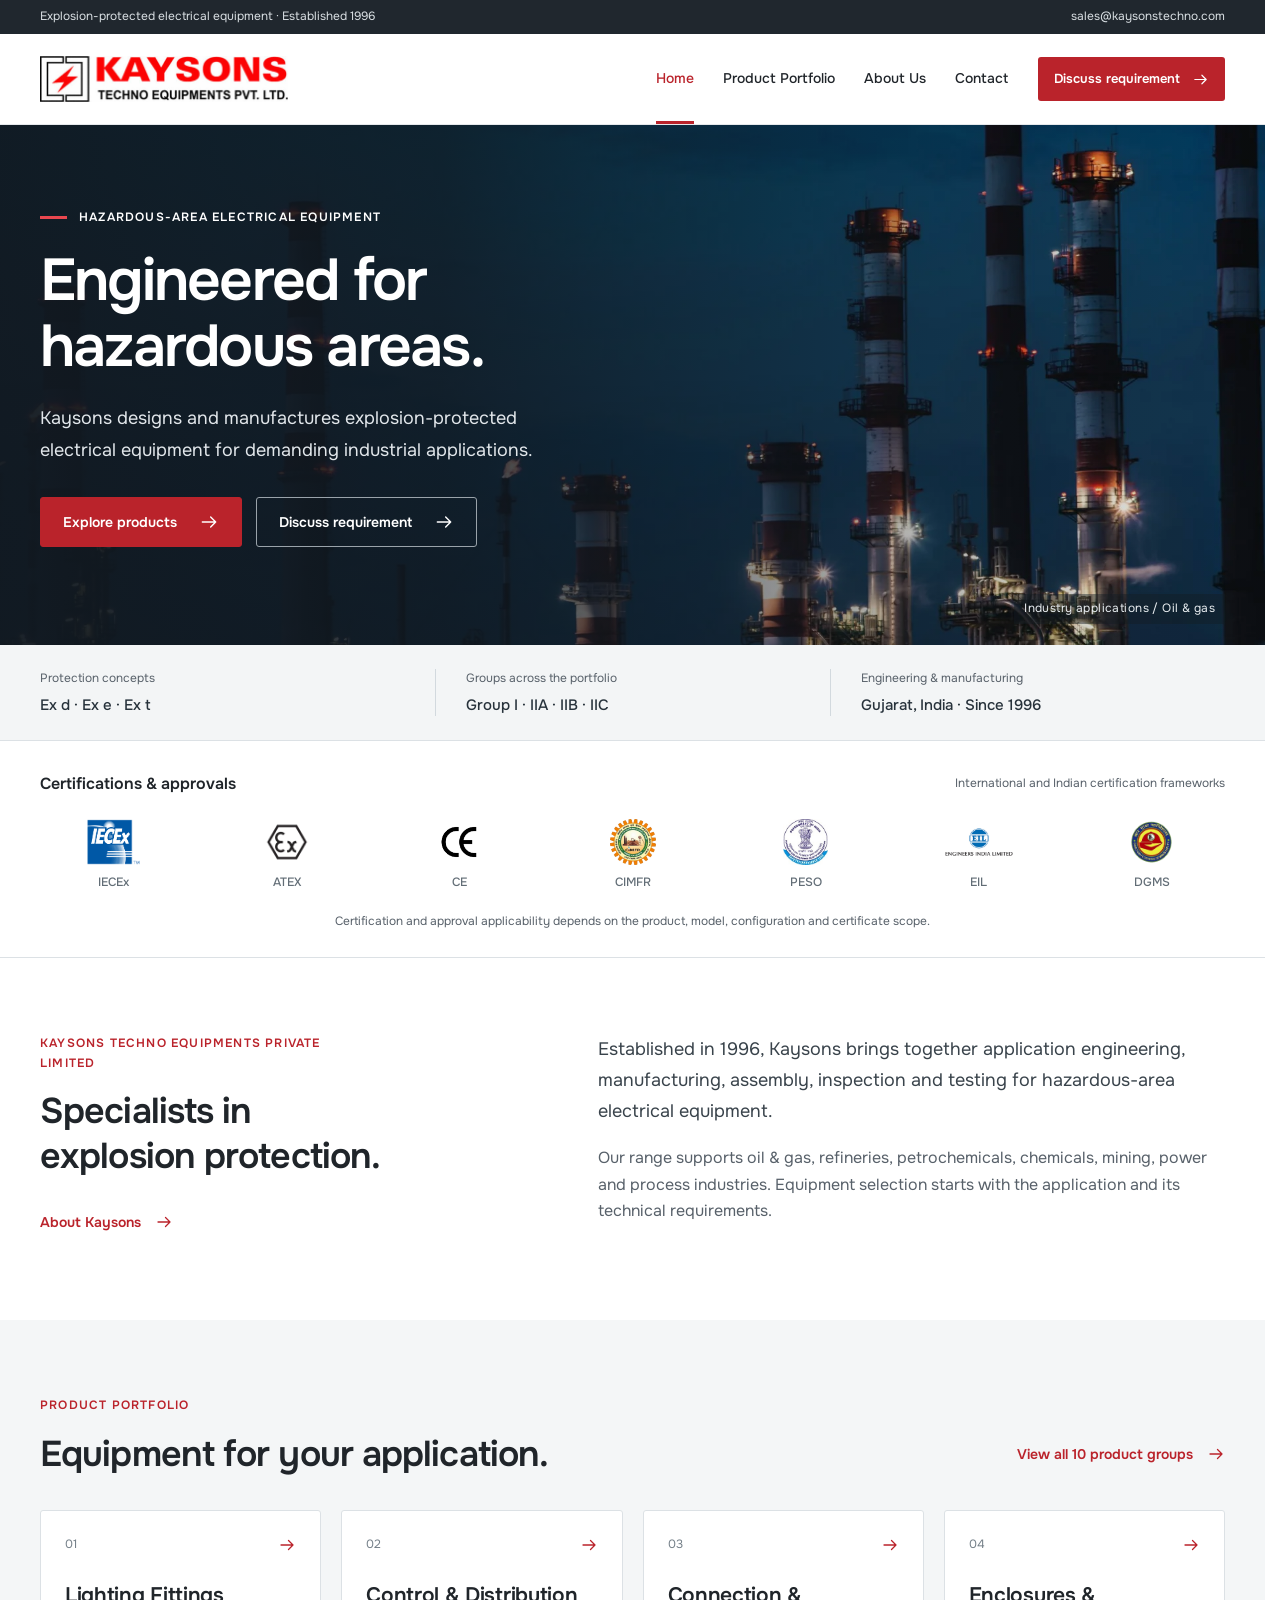
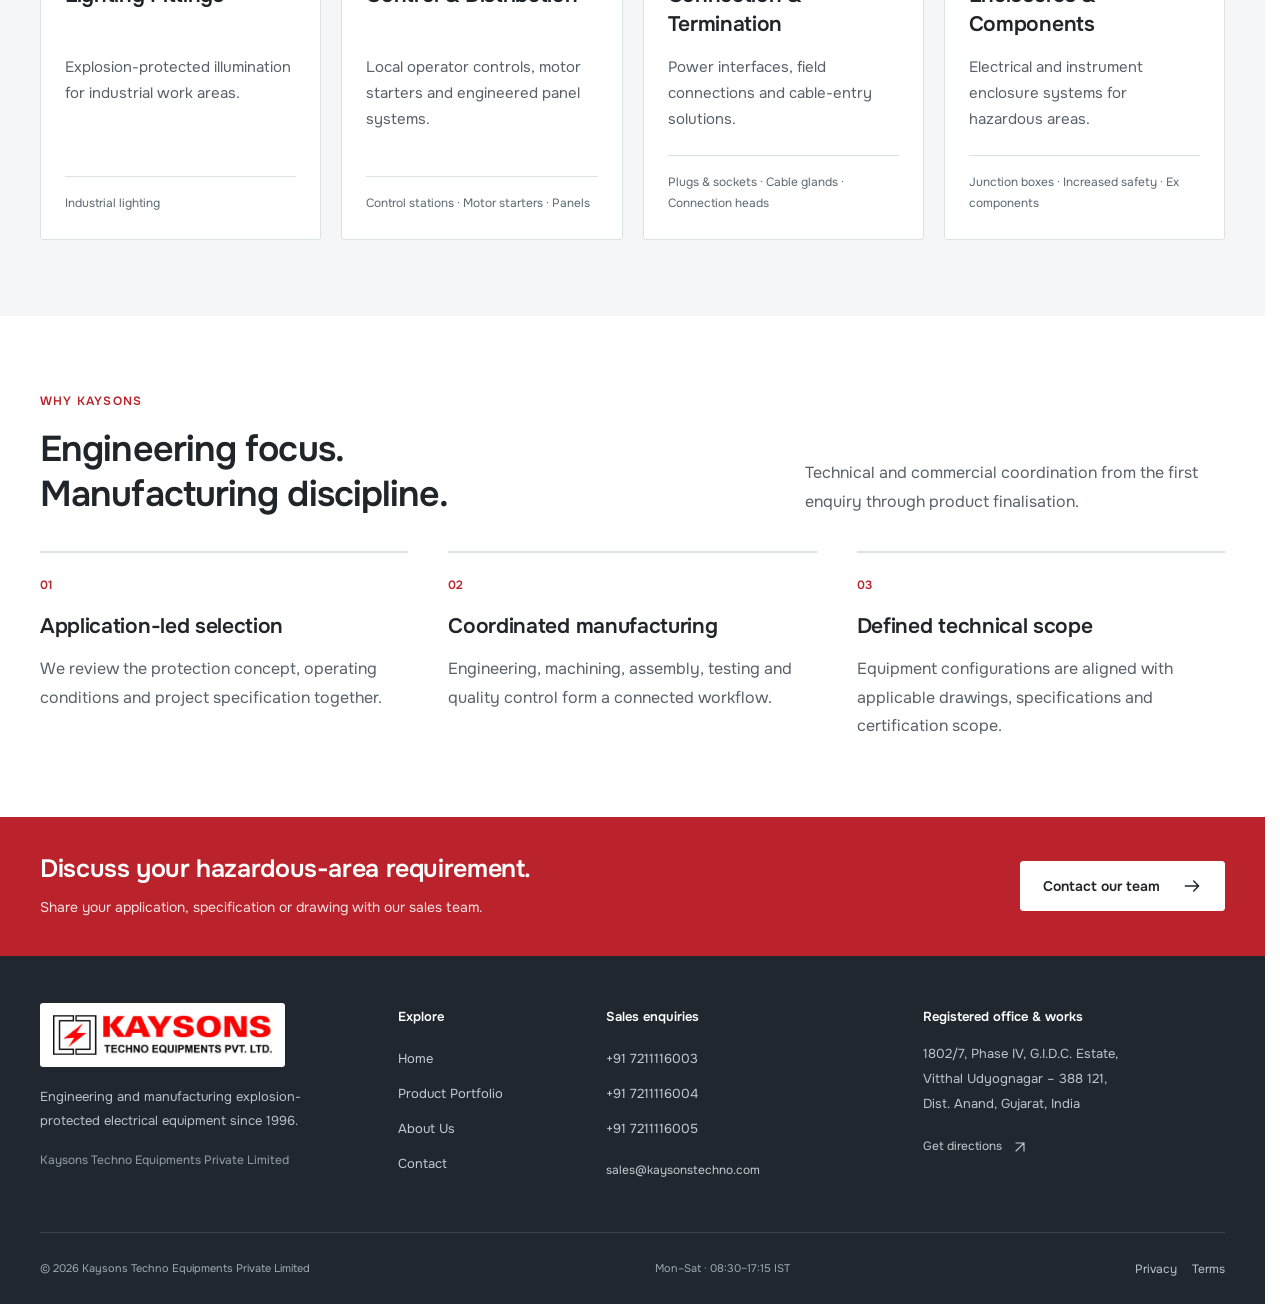
==== commit 2266fe76: "astra" ====
--- a/index.html
+++ b/index.html
@@ -1,274 +1,586 @@
 <!doctype html>
-<<<<<<< HEAD
-<html lang="en"><head><meta charset="utf-8"><meta name="viewport" content="width=device-width, initial-scale=1"><title>Explosion-Proof Electrical Equipment Manufacturer in India | Kaysons</title><meta name="description" content="Kaysons Techno Equipments manufactures explosion-protected Ex d, Ex e and Ex t electrical equipment for hazardous industrial areas. Established in Gujarat in 1996."><meta name="theme-color" content="#f7f7f5"><link rel="canonical" href="https://www.kaysonstechno.com/"><link rel="icon" href="kaysons-mark.png" type="image/png"><link rel="apple-touch-icon" href="kaysons-mark.png"><meta property="og:type" content="website"><meta property="og:title" content="Explosion-Proof Electrical Equipment Manufacturer in India | Kaysons"><meta property="og:description" content="Kaysons Techno Equipments manufactures explosion-protected Ex d, Ex e and Ex t electrical equipment for hazardous industrial areas. Established in Gujarat in 1996."><meta property="og:url" content="https://www.kaysonstechno.com/"><meta property="og:image" content="https://www.kaysonstechno.com/kaysons-logo.jpg"><meta name="twitter:card" content="summary"><link rel="preload" href="assets/fonts/onest-latin-variable.woff2" as="font" type="font/woff2" crossorigin><link rel="stylesheet" href="styles.css"><script>document.documentElement.classList.add('js')</script><script type="application/ld+json">{"@context": "https://schema.org", "@type": "Organization", "@id": "https://www.kaysonstechno.com/#organization", "name": "Kaysons Techno Equipments Private Limited", "url": "https://www.kaysonstechno.com/", "logo": "https://www.kaysonstechno.com/kaysons-logo.jpg", "foundingDate": "1996-02-13", "email": "sales@kaysonstechno.com", "telephone": "+91-2692-235303", "address": {"@type": "PostalAddress", "streetAddress": "1802/7, Phase IV, G.I.D.C. Estate", "addressLocality": "Vitthal Udyognagar", "addressRegion": "Gujarat", "postalCode": "388121", "addressCountry": "IN"}, "hasMap": "https://maps.app.goo.gl/dc6hkpB1cHCBP7jx9?g_st=ic", "contactPoint": [{"@type": "ContactPoint", "contactType": "sales", "telephone": "+91-7211116003"}, {"@type": "ContactPoint", "contactType": "sales", "telephone": "+91-7211116004"}, {"@type": "ContactPoint", "contactType": "sales", "telephone": "+91-7211116005"}]}</script><script src="site-config.js" defer></script><script src="product-assets.js" defer></script><script src="script.js" defer></script></head><body class="page-index"><a class="skip-link" href="#main-content">Skip to content</a>
-<div class="utility"><div class="shell utility-inner"><span>EXPLOSION PROTECTION · SINCE 1996</span><a href="mailto:sales@kaysonstechno.com">sales@kaysonstechno.com <svg class="icon" viewBox="0 0 24 24" fill="none" stroke="currentColor" stroke-width="1.6" stroke-linecap="round" stroke-linejoin="round" aria-hidden="true"><path d="M6 18 18 6M6 6h12v12"/></svg></a></div></div>
-<header class="site-header"><div class="shell header-inner"><a class="brand" href="index.html" aria-label="Kaysons Techno Equipments Private Limited home"><img src="kaysons-logo.jpg" width="500" height="93" alt="Kaysons Techno Equipments Private Limited" fetchpriority="high"></a><nav class="primary-nav" id="primary-nav" aria-label="Main navigation"><a href="index.html" aria-current="page">Home</a><a href="products.html">Products</a><a href="about.html">About us</a><a href="contact.html">Contact</a></nav><a class="header-cta" href="contact.html">Discuss requirement <svg class="icon" viewBox="0 0 24 24" fill="none" stroke="currentColor" stroke-width="1.6" stroke-linecap="round" stroke-linejoin="round" aria-hidden="true"><path d="M6 18 18 6M6 6h12v12"/></svg></a><button class="menu-toggle" type="button" aria-expanded="false" aria-controls="primary-nav">Menu <svg class="icon" viewBox="0 0 24 24" fill="none" stroke="currentColor" stroke-width="1.6" stroke-linecap="round" stroke-linejoin="round" aria-hidden="true"><path d="M4 8h16M4 16h16"/></svg></button></div></header><main id="main-content"><section class="hero shell"><div class="hero-copy"><p class="eyebrow"><span aria-hidden="true"></span>Explosion-protected electrical equipment</p><h1>Protection,<br><span>engineered.</span></h1><p class="hero-description">For environments where every detail matters. Ex d, Ex e and Ex t electrical equipment for hazardous industrial areas.</p><div class="hero-actions"><a class="button button-dark" href="products.html"><span>Explore our products</span><svg class="icon" viewBox="0 0 24 24" fill="none" stroke="currentColor" stroke-width="1.6" stroke-linecap="round" stroke-linejoin="round" aria-hidden="true"><path d="M6 18 18 6M6 6h12v12"/></svg></a><a class="text-link" href="about.html">Meet Kaysons <svg class="icon" viewBox="0 0 24 24" fill="none" stroke="currentColor" stroke-width="1.6" stroke-linecap="round" stroke-linejoin="round" aria-hidden="true"><path d="M6 18 18 6M6 6h12v12"/></svg></a></div><div class="hero-byline"><span class="year-stamp">1996<span>EST.</span></span><p>Kaysons Techno Equipments Private Limited<br><span>Vitthal Udyognagar · Gujarat · India</span></p></div></div><div class="hero-art"><img class="engineering-study" src="assets/engineering-study.webp" alt="Abstract study of precision-machined metallic surfaces" width="1536" height="1024" fetchpriority="high"><div class="art-topline"><span>ENGINEERING / MATERIAL STUDY</span><span>01 — 03</span></div><div class="concept-card"><div class="concept-top"><span>Protection concepts</span><span class="concept-current">01 / 03</span></div><div class="concept-display" aria-live="polite" aria-atomic="true"><strong id="concept-symbol">Ex d</strong><div><h2 id="concept-title">Flameproof</h2><p id="concept-description">Equipment for flameproof protection applications.</p></div></div><div class="concept-tabs" role="group" aria-label="Explore protection concepts"><button type="button" data-concept="0" aria-pressed="true">Ex d</button><button type="button" data-concept="1" aria-pressed="false">Ex e</button><button type="button" data-concept="2" aria-pressed="false">Ex t</button><a href="products.html" aria-label="Explore product families"><svg class="icon" viewBox="0 0 24 24" fill="none" stroke="currentColor" stroke-width="1.6" stroke-linecap="round" stroke-linejoin="round" aria-hidden="true"><path d="M6 18 18 6M6 6h12v12"/></svg></a></div></div></div></section>
-<div class="hero-baseline shell"><span>Gas groups across the portfolio <b>I · IIA · IIB · IIC</b></span><a href="#portfolio">Discover the range <svg class="icon" viewBox="0 0 24 24" fill="none" stroke="currentColor" stroke-width="1.6" stroke-linecap="round" stroke-linejoin="round" aria-hidden="true"><path d="M5 12h14M12 5l7 7-7 7"/></svg></a></div>
-<section class="approvals shell" aria-labelledby="approval-title"><div class="approval-heading"><p id="approval-title" class="eyebrow">Certifications & approvals</p><p>Product-specific scope. International and Indian frameworks.</p></div><div class="approval-logos"><div class="approval-logo"><img src="approval-iecex.png" width="120" height="58" loading="lazy" alt="IECEx"><span>IECEx</span></div><div class="approval-logo"><img src="approval-atex.webp" width="120" height="58" loading="lazy" alt="ATEX"><span>ATEX</span></div><div class="approval-logo"><img src="approval-ce.webp" width="120" height="58" loading="lazy" alt="CE"><span>CE</span></div><div class="approval-logo"><img src="approval-cimfr.png" width="120" height="58" loading="lazy" alt="CIMFR"><span>CIMFR</span></div><div class="approval-logo"><img src="approval-peso.jpg" width="120" height="58" loading="lazy" alt="PESO"><span>PESO</span></div><div class="approval-logo"><img src="approval-eil.png" width="120" height="58" loading="lazy" alt="EIL"><span>EIL</span></div><div class="approval-logo"><img src="approval-dgms.png" width="120" height="58" loading="lazy" alt="DGMS"><span>DGMS</span></div></div><p class="approval-note">Applicability is specific to the product, model, configuration and current certificate.</p></section>
-<section class="section intro shell" data-reveal><div><p class="eyebrow"><span aria-hidden="true"></span>The Kaysons approach</p><h2>Focused on protection.<br><span class="muted">From the first drawing<br>to the final inspection.</span></h2></div><div class="intro-copy"><p>Since 1996, Kaysons has brought application engineering and manufacturing together for one demanding field: hazardous-area electrical equipment.</p><p>From lighting and local control to field connections and enclosure systems, our work starts with understanding your application.</p><a class="text-link" href="about.html">Inside Kaysons <svg class="icon" viewBox="0 0 24 24" fill="none" stroke="currentColor" stroke-width="1.6" stroke-linecap="round" stroke-linejoin="round" aria-hidden="true"><path d="M6 18 18 6M6 6h12v12"/></svg></a></div></section>
-<section class="section portfolio-section" id="portfolio"><div class="shell"><div class="section-heading"><div><p class="eyebrow"><span aria-hidden="true"></span>01 / Product portfolio</p><h2>One focus.<br>A complete range.</h2></div><p>Ten product families.<br>Connected by engineering discipline.</p></div><div class="capability-grid"><a class="capability-card capability-1" href="products.html#lighting-fittings"><div class="card-top"><span>01 / Visibility</span><svg class="icon" viewBox="0 0 24 24" fill="none" stroke="currentColor" stroke-width="1.6" stroke-linecap="round" stroke-linejoin="round" aria-hidden="true"><path d="M6 18 18 6M6 6h12v12"/></svg></div><div class="capability-body"><span class="capability-word" aria-hidden="true">LIGHT</span><h3>Lighting & visibility</h3><p>Explosion-protected lighting for classified industrial locations.</p></div><span class="capability-foot">Lighting fittings</span></a><a class="capability-card capability-2" href="products.html#control-station-motor-starter"><div class="card-top"><span>02 / Operation</span><svg class="icon" viewBox="0 0 24 24" fill="none" stroke="currentColor" stroke-width="1.6" stroke-linecap="round" stroke-linejoin="round" aria-hidden="true"><path d="M6 18 18 6M6 6h12v12"/></svg></div><div class="capability-body"><span class="capability-word" aria-hidden="true">CONTROL</span><h3>Control & distribution</h3><p>Operator controls, motor starters and project-specific panel systems.</p></div><span class="capability-foot">Control stations · Motor starters · Panels</span></a><a class="capability-card capability-3" href="products.html#cable-glands"><div class="card-top"><span>03 / Interface</span><svg class="icon" viewBox="0 0 24 24" fill="none" stroke="currentColor" stroke-width="1.6" stroke-linecap="round" stroke-linejoin="round" aria-hidden="true"><path d="M6 18 18 6M6 6h12v12"/></svg></div><div class="capability-body"><span class="capability-word" aria-hidden="true">CONNECT</span><h3>Connection & termination</h3><p>From field connections to cable entries and industrial power interfaces.</p></div><span class="capability-foot">Plugs & sockets · Cable glands · Heads</span></a><a class="capability-card capability-4" href="products.html#junction-instrument-enclosures"><div class="card-top"><span>04 / Protection</span><svg class="icon" viewBox="0 0 24 24" fill="none" stroke="currentColor" stroke-width="1.6" stroke-linecap="round" stroke-linejoin="round" aria-hidden="true"><path d="M6 18 18 6M6 6h12v12"/></svg></div><div class="capability-body"><span class="capability-word" aria-hidden="true">ENCLOSE</span><h3>Enclosures & components</h3><p>Flameproof and increased-safety formats for electrical and instrument assemblies.</p></div><span class="capability-foot">Junction boxes · Enclosures · Ex components</span></a></div><div class="portfolio-bottom"><span>Equipment selection starts with your application.</span><a class="button button-outline" href="products.html"><span>View all 10 product families</span><svg class="icon" viewBox="0 0 24 24" fill="none" stroke="currentColor" stroke-width="1.6" stroke-linecap="round" stroke-linejoin="round" aria-hidden="true"><path d="M6 18 18 6M6 6h12v12"/></svg></a></div></div></section>
-<section class="why-section shell" data-reveal><div class="why-panel"><div class="why-intro"><p class="eyebrow"><span aria-hidden="true"></span>02 / Why Kaysons</p><h2>Every detail.<br><span>One purpose.</span></h2><p>Engineering, manufacturing and quality control working towards a defined equipment requirement.</p><a class="text-link" href="about.html#process">Our manufacturing approach <svg class="icon" viewBox="0 0 24 24" fill="none" stroke="currentColor" stroke-width="1.6" stroke-linecap="round" stroke-linejoin="round" aria-hidden="true"><path d="M6 18 18 6M6 6h12v12"/></svg></a></div><div class="why-list"><article><span>01</span><div><h3>Hazardous-area focus</h3><p>A dedicated portfolio of Ex d, Ex e and Ex t electrical equipment.</p></div></article><article><span>02</span><div><h3>Application-led selection</h3><p>Requirements framed around classification, service conditions and project specifications.</p></div></article><article><span>03</span><div><h3>Coordinated manufacturing</h3><p>Engineering, machining, assembly, inspection and testing in a connected flow.</p></div></article><article><span>04</span><div><h3>Clear technical dialogue</h3><p>Direct coordination from the initial enquiry through product finalisation.</p></div></article></div></div></section>
-<section class="industries shell section"><div><p class="eyebrow"><span aria-hidden="true"></span>Industries we serve</p><h2>Built around real<br>industrial demands.</h2></div><div class="industry-list"><span>Oil & gas</span><span>Refineries</span><span>Petrochemicals</span><span>Chemicals</span><span>Mining</span><span>Power</span><span>Process industries</span></div></section></main><footer class="site-footer"><div class="shell"><div class="footer-cta"><div><p class="eyebrow"><span aria-hidden="true"></span>Your next project</p><h2>Bring us the application.<br><span>We’ll take it from there.</span></h2></div><a class="button button-light" href="contact.html"><span>Discuss your requirement</span><svg class="icon" viewBox="0 0 24 24" fill="none" stroke="currentColor" stroke-width="1.6" stroke-linecap="round" stroke-linejoin="round" aria-hidden="true"><path d="M6 18 18 6M6 6h12v12"/></svg></a></div>
-<div class="footer-grid"><div class="footer-brand"><a class="footer-logo-wrap" href="index.html" aria-label="Kaysons home"><img src="kaysons-logo.jpg" width="500" height="93" alt="Kaysons Techno Equipments Private Limited" loading="lazy"></a><p>Explosion-protected electrical equipment.<br>Engineered and manufactured in Gujarat, India.</p></div><div class="footer-column"><p class="footer-label">Explore</p><a href="index.html">Home</a><a href="products.html">Products</a><a href="about.html">About us</a><a href="contact.html">Contact</a></div><div class="footer-column"><p class="footer-label">Talk to sales</p><a href="tel:+917211116003">+91 7211116003</a><a href="tel:+917211116004">+91 7211116004</a><a href="tel:+917211116005">+91 7211116005</a><a class="footer-email" href="mailto:sales@kaysonstechno.com">sales@kaysonstechno.com</a></div><div class="footer-column footer-address"><p class="footer-label">Registered office & works</p><address>1802/7, Phase IV, G.I.D.C. Estate,<br>Vitthal Udyognagar – 388 121,<br>Dist. Anand, Gujarat, India</address><a href="https://maps.app.goo.gl/dc6hkpB1cHCBP7jx9?g_st=ic" target="_blank" rel="noopener noreferrer">Get directions <svg class="icon" viewBox="0 0 24 24" fill="none" stroke="currentColor" stroke-width="1.6" stroke-linecap="round" stroke-linejoin="round" aria-hidden="true"><path d="M6 18 18 6M6 6h12v12"/></svg></a></div></div>
-<div class="footer-bottom"><span>© 2026 Kaysons Techno Equipments Private Limited</span><span>Mon–Sat · 08:30–17:15 IST</span><div><a href="legal.html#privacy">Privacy</a><a href="legal.html#terms">Terms</a><button type="button" data-manage-consent hidden>Cookie settings</button></div></div><div class="footer-watermark" aria-hidden="true">KAYSONS<span>®</span></div></div></footer><button class="back-top" type="button" aria-label="Back to top" hidden><svg class="icon" viewBox="0 0 24 24" fill="none" stroke="currentColor" stroke-width="1.6" stroke-linecap="round" stroke-linejoin="round" aria-hidden="true"><path d="M5 12h14M12 5l7 7-7 7"/></svg></button></body></html>
-=======
 <html lang="en">
-<head>
-<meta charset="utf-8">
-<meta name="viewport" content="width=device-width,initial-scale=1">
-<title>Explosion-Proof Electrical Equipment Manufacturer in India | Kaysons</title>
-<meta name="description" content="Kaysons Techno Equipments manufactures Ex d, Ex e and Ex t electrical equipment for hazardous areas, including Group I, IIA, IIB and IIC applications.">
-<link rel="canonical" href="https://www.kaysonstechno.com/">
-<link rel="icon" type="image/png" href="kaysons-mark.png">
-<link rel="apple-touch-icon" href="kaysons-mark.png">
-<meta property="og:title" content="Explosion-Proof Electrical Equipment Manufacturer in India | Kaysons">
-<meta property="og:description" content="Hazardous-area electrical equipment engineered and manufactured in Gujarat, India since 1996.">
-<meta property="og:type" content="website">
-<meta property="og:url" content="https://www.kaysonstechno.com/">
-<meta property="og:image" content="https://www.kaysonstechno.com/kaysons-logo.jpg">
-<meta name="twitter:card" content="summary">
-<script src="site-config.js"></script>
-<script>
-try{if(sessionStorage.getItem('kaysons-loader-seen')==='1')document.documentElement.classList.add('skip-site-loader')}catch(e){}
-</script>
-<script type="application/ld+json">
-{"@context":"https://schema.org","@type":"Organization","@id":"https://www.kaysonstechno.com/#organization","name":"Kaysons Techno Equipments Private Limited","url":"https://www.kaysonstechno.com/","logo":"https://www.kaysonstechno.com/kaysons-logo.jpg","foundingDate":"1996-02-13","description":"Manufacturer of explosion-protected electrical equipment for hazardous industrial areas.","email":"sales@kaysonstechno.com","telephone":"+91-2692-235303","address":{"@type":"PostalAddress","streetAddress":"1802/7, Phase IV, G.I.D.C. Estate","addressLocality":"Vitthal Udyognagar","addressRegion":"Gujarat","postalCode":"388121","addressCountry":"IN"},"hasMap":"https://maps.app.goo.gl/dc6hkpB1cHCBP7jx9?g_st=ic"}
-</script>
-<link rel="stylesheet" href="styles.css">
-</head>
-<body class="is-loading">
-<div class="site-loader" role="status" aria-live="polite" aria-label="Loading Kaysons Techno Equipments website">
-<div class="site-loader-inner">
-<span class="site-loader-mark" aria-hidden="true"></span>
-<span class="site-loader-text">Engineering protection for hazardous areas</span>
-</div>
-</div>
-<div class="scroll-progress" aria-hidden="true"><span class="scroll-progress-bar"></span></div>
-<a class="skip-link" href="#main-content">Skip to content</a>
-<div class="utility-bar">
-<div class="shell utility-inner">
-<span>Explosion-protected electrical equipment</span>
-<a href="mailto:sales@kaysonstechno.com">sales@kaysonstechno.com</a>
-</div>
-</div>
-  <header class="site-header">
-<div class="shell header-inner">
-    <a class="brand" href="index.html" aria-label="Kaysons Techno Equipments Private Limited home">
-<img src="kaysons-logo.jpg" alt="Kaysons Techno Equipments Private Limited">
-</a>
-    <nav class="nav" aria-label="Primary navigation">
-<a class="active" href="index.html" aria-current="page">Home</a>
-<a class="" href="products.html">Product Portfolio</a>
-<a class="" href="about.html">About Us</a>
-<a class="" href="contact.html">Contact</a>
-</nav>
-    <a class="button button-small" href="contact.html">Discuss requirement <span aria-hidden="true">↗</span>
-</a>
-  </div>
-</header>
-<main id="main-content">
-  <section class="home-hero">
-<div class="hero-grid-bg" aria-hidden="true">
-</div>
-<div class="shell home-hero-grid">
-    <div class="hero-content">
-<span class="hero-kicker">
-<i>
-</i> Engineering protection for hazardous areas</span>
-<h1>Electrical equipment built for environments where safety is non-negotiable.</h1>
-<p>Kaysons Techno Equipments Private Limited designs and manufactures Ex d, Ex e and Ex t electrical equipment for hazardous industrial areas.</p>
-<div class="hero-actions">
-<a class="button" href="products.html">Explore product portfolio <span>→</span>
-</a>
-<a class="text-link text-link-light" href="contact.html">Share your requirement <span>↗</span>
-</a>
-</div>
-</div>
-    <aside class="hazard-panel" aria-label="Hazardous area engineering focus">
-<div class="hazard-panel-top">
-<span>Application framework</span>
-<img src="kaysons-mark.png" alt="">
-</div>
-<div class="hazard-ring">
-<span>ENGINEERED<br>FOR<br>
-<strong>HAZARDOUS<br>AREAS</strong>
-</span>
-</div>
-<div class="hazard-specs">
-<div>
-<small>Gas groups</small>
-<strong>I · IIA · IIB · IIC</strong>
-</div>
-<div>
-<small>Protection concepts</small>
-<strong>Ex d · Ex e · Ex t</strong>
-</div>
-</div>
-</aside>
-  </div>
-</section>
-  <section class="approval-strip" aria-label="Certifications and approvals">
-<div class="shell approval-inner">
-    <div class="approval-intro">
-<span class="eyebrow">Certifications & approvals</span>
-<strong>Recognised compliance framework</strong>
-</div>
-    <div class="approval-marks">
-      <div class="approval-mark">
-<img src="approval-iecex.png" alt="IECEx logo">
-<span>IECEx</span>
-</div>
-      <div class="approval-mark">
-<img src="approval-atex.webp" alt="ATEX logo">
-<span>ATEX</span>
-</div>
-      <div class="approval-mark">
-<img src="approval-ce.webp" alt="CE logo">
-<span>CE</span>
-</div>
-      <div class="approval-mark">
-<img src="approval-cimfr.png" alt="CIMFR logo">
-<span>CIMFR</span>
-</div>
-      <div class="approval-mark">
-<img src="approval-peso.jpg" alt="PESO logo">
-<span>PESO</span>
-</div>
-      <div class="approval-mark">
-<img src="approval-eil.png" alt="EIL logo">
-<span>EIL</span>
-</div>
-      <div class="approval-mark">
-<img src="approval-dgms.png" alt="DGMS logo">
-<span>DGMS</span>
-</div>
+  <head>
+    <meta charset="utf-8" />
+    <meta name="viewport" content="width=device-width, initial-scale=1" />
+    <title>
+      Explosion-Proof Electrical Equipment Manufacturer in India | Kaysons
+    </title>
+    <meta
+      name="description"
+      content="Kaysons Techno Equipments manufactures explosion-protected Ex d, Ex e and Ex t electrical equipment for hazardous industrial areas. Established in Gujarat in 1996."
+    />
+    <meta name="theme-color" content="#ffffff" />
+    <link rel="canonical" href="https://www.kaysonstechno.com/" />
+    <link rel="icon" href="kaysons-mark.png" type="image/png" />
+    <link rel="apple-touch-icon" href="kaysons-mark.png" />
+    <meta property="og:type" content="website" />
+    <meta
+      property="og:title"
+      content="Explosion-Proof Electrical Equipment Manufacturer in India | Kaysons"
+    />
+    <meta
+      property="og:description"
+      content="Kaysons Techno Equipments manufactures explosion-protected Ex d, Ex e and Ex t electrical equipment for hazardous industrial areas. Established in Gujarat in 1996."
+    />
+    <meta property="og:url" content="https://www.kaysonstechno.com/" />
+    <meta
+      property="og:image"
+      content="https://www.kaysonstechno.com/kaysons-logo.jpg"
+    />
+    <meta name="twitter:card" content="summary" />
+    <link
+      rel="preload"
+      href="assets/fonts/onest-latin-variable.woff2"
+      as="font"
+      type="font/woff2"
+      crossorigin
+    />
+    <link rel="stylesheet" href="kaysons.css?v=20260906-2" />
+    <script type="application/ld+json">
+      {
+        "@context": "https://schema.org",
+        "@type": "Organization",
+        "@id": "https://www.kaysonstechno.com/#organization",
+        "name": "Kaysons Techno Equipments Private Limited",
+        "url": "https://www.kaysonstechno.com/",
+        "logo": "https://www.kaysonstechno.com/kaysons-logo.jpg",
+        "foundingDate": "1996-02-13",
+        "email": "sales@kaysonstechno.com",
+        "telephone": "+91-2692-235303",
+        "address": {
+          "@type": "PostalAddress",
+          "streetAddress": "1802/7, Phase IV, G.I.D.C. Estate",
+          "addressLocality": "Vitthal Udyognagar",
+          "addressRegion": "Gujarat",
+          "postalCode": "388121",
+          "addressCountry": "IN"
+        },
+        "hasMap": "https://maps.app.goo.gl/dc6hkpB1cHCBP7jx9?g_st=ic",
+        "contactPoint": [
+          {
+            "@type": "ContactPoint",
+            "contactType": "sales",
+            "telephone": "+91-7211116003"
+          },
+          {
+            "@type": "ContactPoint",
+            "contactType": "sales",
+            "telephone": "+91-7211116004"
+          },
+          {
+            "@type": "ContactPoint",
+            "contactType": "sales",
+            "telephone": "+91-7211116005"
+          }
+        ]
+      }
+    </script>
+    <script src="site-config.js" defer></script>
+    <script src="product-assets.js" defer></script>
+    <script src="kaysons.js?v=20260906-2" defer></script>
+  </head>
+  <body class="page-index">
+    <a class="skip-link" href="#main-content">Skip to content</a>
+    <div class="utility">
+      <div class="container utility-inner">
+        <span>Explosion-protected electrical equipment · Established 1996</span
+        ><a href="mailto:sales@kaysonstechno.com">sales@kaysonstechno.com</a>
+      </div>
     </div>
-  </div>
-</section>
-  <section class="home-heritage" aria-label="Company experience and industries served">
-<div class="shell heritage-grid">
-<div class="heritage-intro">
-<span class="section-index">Established 1996</span>
-<h2>Engineering and manufacturing focused on hazardous-area protection.</h2>
-<p>From its Vitthal Udyognagar works, Kaysons brings together application engineering, manufacturing, assembly, inspection and testing for explosion-protected electrical equipment.</p>
-</div>
-<div class="industry-panel">
-<span class="eyebrow">Industries served</span>
-<div class="industry-chips">
-<span>Oil &amp; gas</span><span>Refineries</span><span>Petrochemicals</span><span>Chemicals</span><span>Mining</span><span>Power</span><span>Process industries</span>
-</div>
-</div>
-</div>
-</section>
-  <section class="section product-overview">
-<div class="shell">
-<div class="section-heading split-heading">
-<div>
-<span class="section-index">01 / Product capabilities</span>
-<h2>A focused range for hazardous-area electrical applications.</h2>
-</div>
-<div>
-<p>From lighting and local control to field connection and enclosure systems, the portfolio is arranged around how equipment is used in the plant.</p>
-<a class="text-link" href="products.html">View complete portfolio <span>→</span>
-</a>
-</div>
-</div>
-<div class="home-capability-grid">
-<article>
-<span>01</span>
-<h3>Lighting & visibility</h3>
-<p>Explosion-protected illumination for hazardous work areas.</p>
-</article>
-<article>
-<span>02</span>
-<h3>Control & distribution</h3>
-<p>Local control, motor operation and panel solutions.</p>
-</article>
-<article>
-<span>03</span>
-<h3>Connection & termination</h3>
-<p>Power connection, junction and cable-entry equipment.</p>
-</article>
-<article>
-<span>04</span>
-<h3>Enclosures & components</h3>
-<p>Instrument protection, Ex components and accessories.</p>
-</article>
-</div>
-</div>
-</section>
-  <section class="section why-section">
-<div class="shell why-grid">
-<div class="why-title-block">
-<span class="section-index section-index-light">02 / Why Kaysons</span>
-<h2>Application-led.<br>Compliance-aware.<br>Built for industry.</h2>
-<p>Our approach begins with the hazardous-area requirement—not a generic catalogue selection.</p>
-<a class="text-link text-link-light" href="about.html">How we work <span>→</span>
-</a>
-</div>
-<div class="why-points">
-    <article>
-<span>01</span>
-<div>
-<h3>Focused Ex portfolio</h3>
-<p>Electrical equipment centred on explosion protection and hazardous industrial installations.</p>
-</div>
-</article>
-<article>
-<span>02</span>
-<div>
-<h3>Requirement-led selection</h3>
-<p>Product conversations framed around application, protection concept and operating conditions.</p>
-</div>
-</article>
-<article>
-<span>03</span>
-<div>
-<h3>Project coordination</h3>
-<p>A direct technical and commercial path from initial requirement through product finalisation.</p>
-</div>
-</article>
-  </div>
-</div>
-</section>
-  <section class="cta-band">
-<div class="shell cta-grid">
-<div>
-<span class="eyebrow eyebrow-light">Start a technical conversation</span>
-<h2>Bring us the application.<br>We’ll help shape the solution.</h2>
-</div>
-<a class="button button-light" href="contact.html">Share your hazardous-area requirement <span aria-hidden="true">→</span>
-</a>
-</div>
-</section>
-</main>
-<footer class="footer">
-<div class="shell footer-grid">
-    <div>
-<img class="footer-logo" src="kaysons-logo.jpg" alt="Kaysons Techno Equipments Private Limited">
-<p>Explosion-protected electrical equipment for hazardous industrial areas.</p>
-</div>
-    <div>
-<p class="footer-label">Navigate</p>
-<a href="products.html">Product Portfolio</a>
-<a href="about.html">About Us</a>
-<a href="contact.html">Contact</a>
-</div>
-    <div>
-<p class="footer-label">Contact sales</p>
-<a href="tel:+917211116003">+91 7211116003</a>
-<a href="mailto:sales@kaysonstechno.com">sales@kaysonstechno.com</a>
-</div>
-  </div>
-<div class="shell footer-bottom">
-<span>© 2026 Kaysons Techno Equipments Private Limited</span>
-<span>Vitthal Udyognagar · Gujarat · India</span>
-<span class="footer-legal-links"><a href="legal.html#privacy">Privacy</a><a href="legal.html#terms">Terms</a></span>
-</div>
-</footer>
-<button class="back-to-top" type="button" aria-label="Back to top">↑</button>
-<script src="script.js">
-</script>
-</body>
+    <header class="site-header">
+      <div class="container header-inner">
+        <a
+          class="brand"
+          href="index.html"
+          aria-label="Kaysons Techno Equipments Private Limited home"
+          ><img
+            src="kaysons-logo.jpg"
+            width="500"
+            height="93"
+            alt="Kaysons Techno Equipments Private Limited"
+        /></a>
+        <nav class="primary-nav" id="primary-nav" aria-label="Main navigation">
+          <a href="index.html" aria-current="page">Home</a
+          ><a href="products.html">Product Portfolio</a
+          ><a href="about.html">About Us</a><a href="contact.html">Contact</a>
+        </nav>
+        <a class="header-cta" href="contact.html"
+          >Discuss requirement
+          <svg
+            class="icon"
+            viewBox="0 0 24 24"
+            fill="none"
+            stroke="currentColor"
+            stroke-width="1.7"
+            stroke-linecap="round"
+            stroke-linejoin="round"
+            aria-hidden="true"
+          >
+            <path d="M4 12h16m-6-6 6 6-6 6" /></svg></a
+        ><button
+          class="menu-toggle"
+          type="button"
+          aria-expanded="false"
+          aria-controls="primary-nav"
+        >
+          Menu
+          <svg
+            class="icon"
+            viewBox="0 0 24 24"
+            fill="none"
+            stroke="currentColor"
+            stroke-width="1.7"
+            stroke-linecap="round"
+            stroke-linejoin="round"
+            aria-hidden="true"
+          >
+            <path d="M4 6h16M4 12h16M4 18h16" />
+          </svg>
+        </button>
+      </div>
+    </header>
+    <main id="main-content">
+      <section class="home-hero">
+        <img
+          class="hero-image"
+          src="assets/industry-refinery.webp"
+          width="1800"
+          height="1200"
+          alt="An illuminated oil refinery, an example of an industrial application environment"
+          fetchpriority="high"
+        />
+        <div class="container hero-inner">
+          <div class="hero-copy">
+            <p class="eyebrow">Hazardous-area electrical equipment</p>
+            <h1>Engineered for<br />hazardous areas.</h1>
+            <p>
+              Kaysons designs and manufactures explosion-protected electrical
+              equipment for demanding industrial applications.
+            </p>
+            <div class="hero-actions">
+              <a class="button button-red" href="products.html"
+                >Explore products<svg
+                  class="icon"
+                  viewBox="0 0 24 24"
+                  fill="none"
+                  stroke="currentColor"
+                  stroke-width="1.7"
+                  stroke-linecap="round"
+                  stroke-linejoin="round"
+                  aria-hidden="true"
+                >
+                  <path d="M4 12h16m-6-6 6 6-6 6" /></svg></a
+              ><a class="button button-ghost" href="contact.html"
+                >Discuss requirement<svg
+                  class="icon"
+                  viewBox="0 0 24 24"
+                  fill="none"
+                  stroke="currentColor"
+                  stroke-width="1.7"
+                  stroke-linecap="round"
+                  stroke-linejoin="round"
+                  aria-hidden="true"
+                >
+                  <path d="M4 12h16m-6-6 6 6-6 6" /></svg
+              ></a>
+            </div>
+          </div>
+          <span class="hero-caption">Industry applications / Oil & gas</span>
+        </div>
+      </section>
+      <div class="protection-strip">
+        <div class="container protection-inner">
+          <div>
+            <span>Protection concepts</span><strong>Ex d · Ex e · Ex t</strong>
+          </div>
+          <div>
+            <span>Groups across the portfolio</span
+            ><strong>Group I · IIA · IIB · IIC</strong>
+          </div>
+          <div>
+            <span>Engineering & manufacturing</span
+            ><strong>Gujarat, India · Since 1996</strong>
+          </div>
+        </div>
+      </div>
+      <section class="approvals">
+        <div class="container">
+          <div class="approvals-heading">
+            <h2>Certifications & approvals</h2>
+            <p>International and Indian certification frameworks</p>
+          </div>
+          <div class="approval-logos">
+            <div>
+              <img
+                src="approval-iecex.png"
+                width="120"
+                height="58"
+                loading="lazy"
+                alt="IECEx"
+              /><span>IECEx</span>
+            </div>
+            <div>
+              <img
+                src="approval-atex.webp"
+                width="120"
+                height="58"
+                loading="lazy"
+                alt="ATEX"
+              /><span>ATEX</span>
+            </div>
+            <div>
+              <img
+                src="approval-ce.webp"
+                width="120"
+                height="58"
+                loading="lazy"
+                alt="CE"
+              /><span>CE</span>
+            </div>
+            <div>
+              <img
+                src="approval-cimfr.png"
+                width="120"
+                height="58"
+                loading="lazy"
+                alt="CIMFR"
+              /><span>CIMFR</span>
+            </div>
+            <div>
+              <img
+                src="approval-peso.jpg"
+                width="120"
+                height="58"
+                loading="lazy"
+                alt="PESO"
+              /><span>PESO</span>
+            </div>
+            <div>
+              <img
+                src="approval-eil.png"
+                width="120"
+                height="58"
+                loading="lazy"
+                alt="EIL"
+              /><span>EIL</span>
+            </div>
+            <div>
+              <img
+                src="approval-dgms.png"
+                width="120"
+                height="58"
+                loading="lazy"
+                alt="DGMS"
+              /><span>DGMS</span>
+            </div>
+          </div>
+          <p class="approval-scope">
+            Certification and approval applicability depends on the product,
+            model, configuration and certificate scope.
+          </p>
+        </div>
+      </section>
+      <section class="section container company-intro">
+        <div>
+          <p class="eyebrow">Kaysons Techno Equipments Private Limited</p>
+          <h2>Specialists in<br />explosion protection.</h2>
+          <a class="text-link" href="about.html"
+            >About Kaysons
+            <svg
+              class="icon"
+              viewBox="0 0 24 24"
+              fill="none"
+              stroke="currentColor"
+              stroke-width="1.7"
+              stroke-linecap="round"
+              stroke-linejoin="round"
+              aria-hidden="true"
+            >
+              <path d="M4 12h16m-6-6 6 6-6 6" /></svg
+          ></a>
+        </div>
+        <div>
+          <p class="lead">
+            Established in 1996, Kaysons brings together application
+            engineering, manufacturing, assembly, inspection and testing for
+            hazardous-area electrical equipment.
+          </p>
+          <p>
+            Our range supports oil & gas, refineries, petrochemicals, chemicals,
+            mining, power and process industries. Equipment selection starts
+            with the application and its technical requirements.
+          </p>
+        </div>
+      </section>
+      <section class="section section-grey">
+        <div class="container">
+          <div class="section-heading">
+            <div>
+              <p class="eyebrow">Product portfolio</p>
+              <h2>Equipment for your application.</h2>
+            </div>
+            <a class="text-link" href="products.html"
+              >View all 10 product groups
+              <svg
+                class="icon"
+                viewBox="0 0 24 24"
+                fill="none"
+                stroke="currentColor"
+                stroke-width="1.7"
+                stroke-linecap="round"
+                stroke-linejoin="round"
+                aria-hidden="true"
+              >
+                <path d="M4 12h16m-6-6 6 6-6 6" /></svg
+            ></a>
+          </div>
+          <div class="home-product-grid">
+            <a class="home-product" href="products.html#lighting-fittings"
+              ><div class="home-product-top">
+                <span>01</span
+                ><svg
+                  class="icon"
+                  viewBox="0 0 24 24"
+                  fill="none"
+                  stroke="currentColor"
+                  stroke-width="1.7"
+                  stroke-linecap="round"
+                  stroke-linejoin="round"
+                  aria-hidden="true"
+                >
+                  <path d="M4 12h16m-6-6 6 6-6 6" />
+                </svg>
+              </div>
+              <h3>Lighting Fittings</h3>
+              <p>Explosion-protected illumination for industrial work areas.</p>
+              <div class="home-product-scope">Industrial lighting</div></a
+            ><a
+              class="home-product"
+              href="products.html#control-station-motor-starter"
+              ><div class="home-product-top">
+                <span>02</span
+                ><svg
+                  class="icon"
+                  viewBox="0 0 24 24"
+                  fill="none"
+                  stroke="currentColor"
+                  stroke-width="1.7"
+                  stroke-linecap="round"
+                  stroke-linejoin="round"
+                  aria-hidden="true"
+                >
+                  <path d="M4 12h16m-6-6 6 6-6 6" />
+                </svg>
+              </div>
+              <h3>Control & Distribution</h3>
+              <p>
+                Local operator controls, motor starters and engineered panel
+                systems.
+              </p>
+              <div class="home-product-scope">
+                Control stations · Motor starters · Panels
+              </div></a
+            ><a class="home-product" href="products.html#cable-glands"
+              ><div class="home-product-top">
+                <span>03</span
+                ><svg
+                  class="icon"
+                  viewBox="0 0 24 24"
+                  fill="none"
+                  stroke="currentColor"
+                  stroke-width="1.7"
+                  stroke-linecap="round"
+                  stroke-linejoin="round"
+                  aria-hidden="true"
+                >
+                  <path d="M4 12h16m-6-6 6 6-6 6" />
+                </svg>
+              </div>
+              <h3>Connection & Termination</h3>
+              <p>
+                Power interfaces, field connections and cable-entry solutions.
+              </p>
+              <div class="home-product-scope">
+                Plugs & sockets · Cable glands · Connection heads
+              </div></a
+            ><a
+              class="home-product"
+              href="products.html#junction-instrument-enclosures"
+              ><div class="home-product-top">
+                <span>04</span
+                ><svg
+                  class="icon"
+                  viewBox="0 0 24 24"
+                  fill="none"
+                  stroke="currentColor"
+                  stroke-width="1.7"
+                  stroke-linecap="round"
+                  stroke-linejoin="round"
+                  aria-hidden="true"
+                >
+                  <path d="M4 12h16m-6-6 6 6-6 6" />
+                </svg>
+              </div>
+              <h3>Enclosures & Components</h3>
+              <p>
+                Electrical and instrument enclosure systems for hazardous areas.
+              </p>
+              <div class="home-product-scope">
+                Junction boxes · Increased safety · Ex components
+              </div></a
+            >
+          </div>
+        </div>
+      </section>
+      <section class="section container why-section">
+        <div class="section-heading">
+          <div>
+            <p class="eyebrow">Why Kaysons</p>
+            <h2>Engineering focus.<br />Manufacturing discipline.</h2>
+          </div>
+          <p>
+            Technical and commercial coordination from the first enquiry through
+            product finalisation.
+          </p>
+        </div>
+        <div class="why-grid">
+          <article>
+            <span class="small-index">01</span>
+            <h3>Application-led selection</h3>
+            <p>
+              We review the protection concept, operating conditions and project
+              specification together.
+            </p>
+          </article>
+          <article>
+            <span class="small-index">02</span>
+            <h3>Coordinated manufacturing</h3>
+            <p>
+              Engineering, machining, assembly, testing and quality control form
+              a connected workflow.
+            </p>
+          </article>
+          <article>
+            <span class="small-index">03</span>
+            <h3>Defined technical scope</h3>
+            <p>
+              Equipment configurations are aligned with applicable drawings,
+              specifications and certification scope.
+            </p>
+          </article>
+        </div>
+      </section>
+    </main>
+    <section class="footer-cta">
+      <div class="container cta-inner">
+        <div>
+          <h2>Discuss your hazardous-area requirement.</h2>
+          <p>
+            Share your application, specification or drawing with our sales
+            team.
+          </p>
+        </div>
+        <a class="button button-white" href="contact.html"
+          >Contact our team<svg
+            class="icon"
+            viewBox="0 0 24 24"
+            fill="none"
+            stroke="currentColor"
+            stroke-width="1.7"
+            stroke-linecap="round"
+            stroke-linejoin="round"
+            aria-hidden="true"
+          >
+            <path d="M4 12h16m-6-6 6 6-6 6" /></svg
+        ></a>
+      </div>
+    </section>
+    <footer class="site-footer">
+      <div class="container footer-grid">
+        <div class="footer-company">
+          <a class="footer-brand" href="index.html" aria-label="Kaysons home"
+            ><img
+              src="kaysons-logo.jpg"
+              width="500"
+              height="93"
+              alt="Kaysons Techno Equipments Private Limited"
+              loading="lazy"
+          /></a>
+          <p>
+            Engineering and manufacturing explosion-protected electrical
+            equipment since 1996.
+          </p>
+          <p class="footer-company-name">
+            Kaysons Techno Equipments Private Limited
+          </p>
+        </div>
+        <div class="footer-column">
+          <h2>Explore</h2>
+          <a href="index.html">Home</a
+          ><a href="products.html">Product Portfolio</a
+          ><a href="about.html">About Us</a><a href="contact.html">Contact</a>
+        </div>
+        <div class="footer-column">
+          <h2>Sales enquiries</h2>
+          <a href="tel:+917211116003">+91 7211116003</a
+          ><a href="tel:+917211116004">+91 7211116004</a
+          ><a href="tel:+917211116005">+91 7211116005</a
+          ><a class="footer-email" href="mailto:sales@kaysonstechno.com"
+            >sales@kaysonstechno.com</a
+          >
+        </div>
+        <div class="footer-column">
+          <h2>Registered office & works</h2>
+          <address>
+            1802/7, Phase IV, G.I.D.C. Estate,<br />Vitthal Udyognagar – 388
+            121,<br />Dist. Anand, Gujarat, India
+          </address>
+          <a
+            class="directions"
+            href="https://maps.app.goo.gl/dc6hkpB1cHCBP7jx9?g_st=ic"
+            target="_blank"
+            rel="noopener noreferrer"
+            >Get directions
+            <svg
+              class="icon"
+              viewBox="0 0 24 24"
+              fill="none"
+              stroke="currentColor"
+              stroke-width="1.7"
+              stroke-linecap="round"
+              stroke-linejoin="round"
+              aria-hidden="true"
+            >
+              <path d="M6 18 18 6M6 6h12v12" /></svg
+          ></a>
+        </div>
+      </div>
+      <div class="container footer-bottom">
+        <span>© 2026 Kaysons Techno Equipments Private Limited</span
+        ><span>Mon–Sat · 08:30–17:15 IST</span>
+        <div>
+          <a href="legal.html#privacy">Privacy</a
+          ><a href="legal.html#terms">Terms</a
+          ><button type="button" data-manage-consent hidden>
+            Cookie settings
+          </button>
+        </div>
+      </div>
+    </footer>
+    <button class="back-top" type="button" aria-label="Back to top" hidden>
+      <svg
+        class="icon"
+        viewBox="0 0 24 24"
+        fill="none"
+        stroke="currentColor"
+        stroke-width="1.7"
+        stroke-linecap="round"
+        stroke-linejoin="round"
+        aria-hidden="true"
+      >
+        <path d="M4 12h16m-6-6 6 6-6 6" />
+      </svg>
+    </button>
+  </body>
 </html>
->>>>>>> 1c94fd5837f48baddd995d7843ec0fd1a7893e09
--- a/kaysons.css
+++ b/kaysons.css
@@ -0,0 +1,3007 @@
+@font-face {
+  font-family: Onest;
+  src: url("assets/fonts/onest-latin-variable.woff2") format("woff2");
+  font-weight: 100 900;
+  font-style: normal;
+  font-display: swap;
+}
+:root {
+  --red: #ba232b;
+  --red-hover: #981a22;
+  --ink: #20252a;
+  --muted: #58616a;
+  --line: #dce1e5;
+  --light: #f4f6f7;
+  --dark: #20272e;
+  --header: 90px;
+  --section: 76px;
+  --container: 1248px;
+}
+* {
+  box-sizing: border-box;
+}
+html {
+  scroll-padding-top: calc(var(--header) + 22px);
+  -webkit-text-size-adjust: 100%;
+  scrollbar-gutter: stable;
+}
+body {
+  margin: 0;
+  background: #fff;
+  color: var(--ink);
+  font-family: Onest, Arial, Helvetica, sans-serif;
+  font-size: 16px;
+  line-height: 1.65;
+  -webkit-font-smoothing: antialiased;
+}
+h1,
+h2,
+h3,
+p,
+figure {
+  margin: 0;
+}
+h1,
+h2,
+h3 {
+  font-weight: 600;
+  color: inherit;
+}
+h1 {
+  font-size: clamp(36px, 4.5vw, 60px);
+  line-height: 1.12;
+  letter-spacing: -0.028em;
+}
+h2 {
+  font-size: clamp(28px, 2.8vw, 38px);
+  line-height: 1.25;
+  letter-spacing: -0.025em;
+}
+h3 {
+  font-size: 20px;
+  line-height: 1.35;
+  letter-spacing: -0.015em;
+}
+p {
+  color: var(--muted);
+}
+a {
+  color: inherit;
+  text-decoration: none;
+}
+button,
+input,
+select,
+textarea {
+  font: inherit;
+}
+button {
+  color: inherit;
+  cursor: pointer;
+}
+button:disabled {
+  cursor: wait;
+  opacity: 0.65;
+}
+button {
+  background: none;
+  border: 0;
+}
+img {
+  display: block;
+  max-width: 100%;
+  height: auto;
+}
+address {
+  font-style: normal;
+}
+svg {
+  flex-shrink: 0;
+}
+.icon {
+  width: 20px;
+  height: 20px;
+  vertical-align: middle;
+}
+[hidden] {
+  display: none !important;
+}
+a,
+button,
+summary,
+input,
+select,
+textarea {
+  touch-action: manipulation;
+}
+a:focus-visible,
+button:focus-visible,
+summary:focus-visible,
+input:focus-visible,
+select:focus-visible,
+textarea:focus-visible {
+  outline: 3px solid var(--red);
+  outline-offset: 4px;
+}
+::selection {
+  background: #f3c6ca;
+  color: #20252a;
+}
+.container {
+  width: min(var(--container), calc(100% - 80px));
+  margin-inline: auto;
+  min-width: 0;
+}
+.section {
+  padding-block: var(--section);
+}
+.section-grey {
+  background: var(--light);
+}
+.eyebrow {
+  font-size: 12px;
+  line-height: 1.6;
+  font-weight: 600;
+  letter-spacing: 0.1em;
+  text-transform: uppercase;
+  color: var(--red);
+  margin-bottom: 16px;
+}
+.lead {
+  font-size: 18px;
+  line-height: 1.7;
+  color: #39434b;
+}
+.text-link {
+  display: inline-flex;
+  align-items: center;
+  gap: 14px;
+  min-height: 44px;
+  font-size: 14px;
+  font-weight: 600;
+  color: var(--red);
+  line-height: 1.5;
+}
+.text-link:hover {
+  text-decoration: underline;
+  text-underline-offset: 4px;
+}
+.text-link .icon {
+  width: 18px;
+  height: 18px;
+}
+.button {
+  min-height: 50px;
+  padding: 13px 22px;
+  display: inline-flex;
+  justify-content: center;
+  align-items: center;
+  gap: 22px;
+  border: 1px solid transparent;
+  border-radius: 3px;
+  font-size: 14px;
+  line-height: 1.5;
+  font-weight: 600;
+  transition:
+    background 0.18s,
+    border-color 0.18s,
+    color 0.18s;
+}
+.button-red,
+.button-dark {
+  background: var(--red);
+  color: #fff;
+  border-color: var(--red);
+}
+.button-red:hover,
+.button-dark:hover {
+  background: var(--red-hover);
+  border-color: var(--red-hover);
+}
+.button-white {
+  color: var(--ink);
+  background: #fff;
+  border-color: #fff;
+}
+.button-white:hover {
+  background: #eff1f3;
+  border-color: #eff1f3;
+}
+.button-ghost {
+  border-color: #9aa3aa;
+  color: #fff;
+  background: transparent;
+}
+.button-ghost:hover {
+  background: #ffffff15;
+  border-color: #fff;
+}
+.button-secondary,
+.button-outline {
+  border-color: #b6bfc5;
+  background: white;
+  color: var(--ink);
+}
+.button-secondary:hover,
+.button-outline:hover {
+  background: var(--light);
+  border-color: var(--ink);
+}
+.sr-only {
+  position: absolute;
+  width: 1px;
+  height: 1px;
+  margin: -1px;
+  padding: 0;
+  border: 0;
+  overflow: hidden;
+  clip: rect(0, 0, 0, 0);
+  white-space: nowrap;
+}
+.skip-link {
+  position: fixed;
+  top: 10px;
+  left: 20px;
+  z-index: 200;
+  padding: 12px 20px;
+  background: #fff;
+  color: var(--ink);
+  border: 2px solid var(--red);
+  transform: translateY(-160%);
+}
+.skip-link:focus {
+  transform: none;
+}
+/* Header */
+.utility {
+  background: var(--dark);
+  color: #d9dfe3;
+  font-size: 12px;
+}
+.utility-inner {
+  min-height: 34px;
+  display: flex;
+  justify-content: space-between;
+  align-items: center;
+  gap: 24px;
+}
+.utility-inner > a {
+  padding: 6px 0;
+}
+.site-header {
+  position: sticky;
+  top: 0;
+  z-index: 70;
+  background: #fff;
+  border-bottom: 1px solid #e5e8eb;
+}
+.header-inner {
+  height: var(--header);
+  display: flex;
+  align-items: center;
+  gap: 30px;
+}
+.brand {
+  display: block;
+  width: 248px;
+  flex-shrink: 0;
+}
+.brand img {
+  width: 100%;
+  height: auto;
+  aspect-ratio: 500/93;
+  object-fit: contain;
+}
+.primary-nav {
+  display: flex;
+  gap: 29px;
+  margin-left: auto;
+  align-items: stretch;
+  height: 100%;
+}
+.primary-nav > a {
+  font-size: 14px;
+  font-weight: 500;
+  display: flex;
+  align-items: center;
+  position: relative;
+  white-space: nowrap;
+  min-height: 44px;
+}
+.primary-nav > a::after {
+  content: "";
+  position: absolute;
+  left: 0;
+  right: 0;
+  bottom: 0;
+  height: 3px;
+  background: var(--red);
+  transform: scaleX(0);
+  transform-origin: center;
+  transition: transform 0.18s;
+}
+.primary-nav > a:hover,
+.primary-nav > a[aria-current] {
+  color: var(--red);
+}
+.primary-nav > a[aria-current]::after {
+  transform: scaleX(1);
+}
+.header-cta {
+  display: flex;
+  gap: 12px;
+  align-items: center;
+  justify-content: center;
+  flex-shrink: 0;
+  border-radius: 3px;
+  background: var(--red);
+  color: #fff;
+  font-size: 13px;
+  font-weight: 600;
+  min-height: 44px;
+  padding: 11px 16px;
+}
+.header-cta:hover {
+  background: var(--red-hover);
+}
+.header-cta .icon {
+  width: 17px;
+  height: 17px;
+}
+.menu-toggle {
+  display: none;
+}
+/* Home */
+.home-hero {
+  position: relative;
+  background: #25303a;
+  isolation: isolate;
+  overflow: hidden;
+  color: #fff;
+}
+.hero-image {
+  position: absolute;
+  inset: 0;
+  width: 100%;
+  height: 100%;
+  object-fit: cover;
+  object-position: 60% 48%;
+  z-index: -2;
+}
+.home-hero::before {
+  content: "";
+  position: absolute;
+  inset: 0;
+  z-index: -1;
+  background: linear-gradient(
+    90deg,
+    rgba(17, 25, 33, 0.96) 0%,
+    rgba(17, 25, 33, 0.84) 35%,
+    rgba(17, 25, 33, 0.35) 69%,
+    rgba(17, 25, 33, 0.05) 100%
+  );
+}
+.hero-inner {
+  min-height: 520px;
+  display: flex;
+  align-items: center;
+  position: relative;
+  padding-block: 65px;
+}
+.hero-copy {
+  max-width: 660px;
+  padding-bottom: 15px;
+}
+.hero-copy > .eyebrow {
+  color: #fff;
+  display: flex;
+  align-items: center;
+  gap: 12px;
+  margin-bottom: 21px;
+}
+.hero-copy > .eyebrow::before {
+  content: "";
+  width: 27px;
+  height: 3px;
+  background: #e9474f;
+  display: block;
+}
+.hero-copy h1 {
+  max-width: 650px;
+  font-size: clamp(40px, 4.6vw, 64px);
+  line-height: 1.12;
+  letter-spacing: -0.03em;
+  font-weight: 600;
+}
+.hero-copy > p:not(.eyebrow) {
+  font-size: 18px;
+  line-height: 1.75;
+  color: #e2e7eb;
+  max-width: 520px;
+  margin-top: 23px;
+}
+.hero-actions {
+  display: flex;
+  gap: 14px;
+  align-items: center;
+  flex-wrap: wrap;
+  margin-top: 31px;
+}
+.hero-caption {
+  position: absolute;
+  bottom: 21px;
+  right: 0;
+  font-size: 12px;
+  letter-spacing: 0.035em;
+  color: #e8edf0;
+  background: #141c2470;
+  padding: 5px 10px;
+}
+.protection-strip {
+  background: #f3f5f6;
+  border-bottom: 1px solid var(--line);
+}
+.protection-inner {
+  display: grid;
+  grid-template-columns: repeat(3, minmax(0, 1fr));
+  padding-block: 24px;
+}
+.protection-inner > div {
+  padding-inline: 30px;
+  border-left: 1px solid #d2d9de;
+  min-width: 0;
+}
+.protection-inner > div:first-child {
+  padding-left: 0;
+  border: 0;
+}
+.protection-inner > div:last-child {
+  padding-right: 0;
+}
+.protection-inner span {
+  display: block;
+  color: var(--muted);
+  font-size: 12px;
+  margin-bottom: 5px;
+}
+.protection-inner strong {
+  display: block;
+  font-size: 15px;
+  font-weight: 500;
+  color: #27323b;
+  line-height: 1.5;
+}
+.approvals {
+  padding-block: 33px 26px;
+  border-bottom: 1px solid var(--line);
+  background: #fff;
+}
+.approvals-heading {
+  display: flex;
+  justify-content: space-between;
+  align-items: center;
+  gap: 24px;
+}
+.approvals-heading h2 {
+  font-size: 16px;
+  font-weight: 600;
+  letter-spacing: 0;
+}
+.approvals-heading p {
+  font-size: 12px;
+}
+.approval-logos {
+  display: grid;
+  grid-template-columns: repeat(7, minmax(0, 1fr));
+  gap: 26px;
+  align-items: center;
+  padding-block: 25px 18px;
+}
+.approval-logos > div {
+  display: flex;
+  flex-direction: column;
+  align-items: center;
+  gap: 8px;
+  min-width: 0;
+}
+.approval-logos img {
+  width: 112px;
+  height: 46px;
+  object-fit: contain;
+}
+.approval-logos span {
+  font-size: 12px;
+  font-weight: 500;
+  color: #626d76;
+}
+.approval-scope {
+  font-size: 12px;
+  text-align: center;
+  line-height: 1.7;
+}
+.company-intro {
+  display: grid;
+  grid-template-columns: 0.95fr 1.3fr;
+  gap: 100px;
+}
+.company-intro .eyebrow {
+  font-size: 12px;
+  max-width: 320px;
+}
+.company-intro .text-link {
+  margin-top: 22px;
+}
+.company-intro p + p {
+  margin-top: 19px;
+}
+.section-heading {
+  display: flex;
+  align-items: flex-end;
+  justify-content: space-between;
+  gap: 40px;
+  margin-bottom: 34px;
+}
+.section-heading > .text-link {
+  flex-shrink: 0;
+}
+.section-heading > p {
+  max-width: 420px;
+  font-size: 16px;
+  line-height: 1.8;
+}
+.home-product-grid {
+  display: grid;
+  grid-template-columns: repeat(4, minmax(0, 1fr));
+  gap: 20px;
+}
+.home-product {
+  background: #fff;
+  border: 1px solid var(--line);
+  border-radius: 3px;
+  padding: 24px;
+  display: flex;
+  flex-direction: column;
+  transition:
+    border-color 0.18s,
+    box-shadow 0.18s;
+}
+.home-product:hover {
+  border-color: #aab7c0;
+  box-shadow: 0 6px 16px #20252a09;
+}
+.home-product-top {
+  display: flex;
+  justify-content: space-between;
+  align-items: center;
+  margin-bottom: 26px;
+  color: #747f88;
+  font-size: 12px;
+}
+.home-product-top > .icon {
+  color: var(--red);
+  width: 18px;
+  height: 18px;
+}
+.home-product h3 {
+  font-size: 21px;
+  line-height: 1.35;
+  min-height: 2.7em;
+}
+.home-product > p {
+  font-size: 15px;
+  line-height: 1.75;
+  margin-top: 16px;
+  margin-bottom: 22px;
+}
+.home-product-scope {
+  font-size: 12px;
+  line-height: 1.8;
+  color: #5b6872;
+  border-top: 1px solid var(--line);
+  padding-top: 16px;
+  margin-top: auto;
+}
+.why-grid {
+  display: grid;
+  grid-template-columns: repeat(3, minmax(0, 1fr));
+  gap: 40px;
+}
+.why-grid article {
+  border-top: 2px solid var(--line);
+  padding-top: 23px;
+}
+.small-index {
+  display: block;
+  font-size: 12px;
+  color: var(--red);
+  font-weight: 600;
+  margin-bottom: 17px;
+}
+.why-grid h3 {
+  font-size: 21px;
+}
+.why-grid p {
+  margin-top: 14px;
+  font-size: 16px;
+  line-height: 1.8;
+}
+/* Page introductions */
+.page-intro {
+  background: var(--light);
+  border-bottom: 1px solid var(--line);
+}
+.page-intro-inner {
+  padding-block: 49px 47px;
+  display: grid;
+  grid-template-columns: 1.2fr 1fr;
+  gap: 90px;
+  align-items: end;
+}
+.page-intro h1 {
+  font-size: clamp(32px, 3.5vw, 46px);
+  line-height: 1.2;
+  letter-spacing: -0.03em;
+  max-width: 720px;
+}
+.page-intro .eyebrow {
+  margin-bottom: 15px;
+}
+.page-intro-inner > p {
+  font-size: 16px;
+  line-height: 1.8;
+  max-width: 510px;
+  padding-bottom: 3px;
+}
+/* Product catalogue */
+.catalogue-layout {
+  display: grid;
+  grid-template-columns: 224px minmax(0, 1fr);
+  gap: 40px;
+  align-items: start;
+  padding-top: 43px;
+}
+.catalogue-directory {
+  position: sticky;
+  top: calc(var(--header) + 25px);
+  max-height: calc(100svh - var(--header) - 50px);
+  overflow: auto;
+}
+.category-directory {
+  border: 1px solid var(--line);
+  background: #fff;
+  border-radius: 3px;
+}
+.category-directory > summary {
+  font-size: 14px;
+  font-weight: 600;
+  padding: 16px;
+  display: flex;
+  gap: 12px;
+  justify-content: space-between;
+  align-items: center;
+  list-style: none;
+  cursor: pointer;
+  border-bottom: 1px solid var(--line);
+  min-height: 55px;
+}
+.category-directory summary::-webkit-details-marker {
+  display: none;
+}
+.category-directory > summary > .icon {
+  width: 16px;
+  height: 16px;
+}
+.category-directory nav {
+  display: flex;
+  flex-direction: column;
+  padding: 7px 0;
+}
+.category-directory nav > a {
+  font-size: 13px;
+  line-height: 1.5;
+  padding: 12px 14px;
+  display: flex;
+  gap: 10px;
+  align-items: baseline;
+  min-height: 43px;
+  border-left: 2px solid transparent;
+}
+.category-directory nav > a:hover {
+  background: var(--light);
+  color: var(--red);
+  border-left-color: var(--red);
+}
+.category-directory nav > a > span {
+  font-size: 11px;
+  color: #7d8890;
+  min-width: 17px;
+}
+.selection-support {
+  background: #f3f5f6;
+  margin-top: 20px;
+  padding: 21px 17px;
+  border-radius: 3px;
+  border: 1px solid var(--line);
+}
+.selection-support h2 {
+  font-size: 16px;
+  line-height: 1.5;
+  letter-spacing: -0.01em;
+}
+.selection-support p {
+  font-size: 13px;
+  line-height: 1.75;
+  margin-top: 10px;
+}
+.selection-support a {
+  font-size: 13px;
+  font-weight: 600;
+  display: flex;
+  gap: 8px;
+  align-items: center;
+  color: var(--red);
+  padding-top: 17px;
+}
+.selection-support .icon {
+  width: 17px;
+  height: 17px;
+}
+.catalogue-main {
+  min-width: 0;
+}
+.catalogue-toolbar {
+  display: flex;
+  gap: 12px;
+  position: relative;
+  z-index: 25;
+}
+.search-field {
+  display: flex;
+  gap: 13px;
+  align-items: center;
+  padding: 0 16px;
+  border: 1px solid #b9c4cb;
+  border-radius: 3px;
+  min-width: 0;
+  flex: 1;
+  background: #fff;
+}
+.search-field > .icon {
+  width: 19px;
+  height: 19px;
+  color: #6d7983;
+}
+.search-field input {
+  width: 100%;
+  min-width: 0;
+  border: 0;
+  outline: none !important;
+  font-size: 14px;
+  min-height: 49px;
+  background: none;
+  color: var(--ink);
+}
+.search-field:focus-within {
+  outline: 3px solid var(--red);
+  outline-offset: 3px;
+}
+.search-field input::placeholder {
+  color: #6b7780;
+}
+.filter-disclosure {
+  position: relative;
+}
+.filter-disclosure > summary {
+  display: flex;
+  gap: 10px;
+  align-items: center;
+  justify-content: center;
+  list-style: none;
+  border: 1px solid #b9c4cb;
+  border-radius: 3px;
+  padding: 12px 16px;
+  min-height: 51px;
+  font-size: 14px;
+  cursor: pointer;
+  background: #fff;
+}
+.filter-disclosure > summary::-webkit-details-marker {
+  display: none;
+}
+.filter-disclosure > summary > .icon:last-child {
+  width: 14px;
+  height: 14px;
+}
+.filter-disclosure[open] > summary {
+  border-color: var(--red);
+  color: var(--red);
+  background: #fcf6f6;
+}
+.filter-badge {
+  width: 20px;
+  height: 20px;
+  border-radius: 3px;
+  background: var(--red);
+  color: #fff;
+  font-size: 12px;
+  text-align: center;
+  line-height: 20px;
+}
+.filter-panel {
+  position: absolute;
+  right: 0;
+  top: calc(100% + 8px);
+  background: #fff;
+  width: 330px;
+  max-width: calc(100vw - 40px);
+  padding: 21px;
+  border: 1px solid #c7d0d7;
+  border-radius: 4px;
+  box-shadow: 0 10px 30px #20252a24;
+  max-height: 65svh;
+  overflow-y: auto;
+}
+.filter-panel-top {
+  display: flex;
+  align-items: center;
+  justify-content: space-between;
+  gap: 20px;
+  padding-bottom: 13px;
+  border-bottom: 1px solid var(--line);
+}
+.filter-panel-top strong {
+  font-size: 16px;
+  font-weight: 600;
+}
+.clear-filters:not(.button) {
+  font-size: 13px;
+  color: var(--red);
+  text-decoration: underline;
+  text-underline-offset: 3px;
+  min-height: 35px;
+  padding: 0;
+}
+.filter-panel fieldset {
+  margin: 17px 0 0;
+  padding: 0;
+  border: 0;
+}
+.filter-panel legend {
+  font-size: 13px;
+  font-weight: 600;
+  margin-bottom: 9px;
+}
+.filter-option {
+  display: flex;
+  gap: 12px;
+  align-items: center;
+  cursor: pointer;
+  min-height: 48px;
+  padding: 8px;
+}
+.filter-option:hover {
+  background: var(--light);
+}
+.filter-option input {
+  width: 19px;
+  height: 19px;
+  margin: 0;
+  accent-color: var(--red);
+  flex-shrink: 0;
+}
+.filter-option > span {
+  display: flex;
+  gap: 12px;
+  align-items: center;
+  font-size: 14px;
+}
+.filter-option b {
+  font-weight: 600;
+  min-width: 38px;
+}
+.filter-note {
+  font-size: 12px;
+  line-height: 1.75;
+  margin-top: 12px;
+  margin-bottom: 18px;
+}
+.filter-done {
+  width: 100%;
+}
+.catalogue-meta {
+  display: flex;
+  justify-content: space-between;
+  align-items: center;
+  min-height: 62px;
+  gap: 18px;
+}
+.catalogue-meta p {
+  font-size: 13px;
+}
+.reset-search {
+  display: flex;
+  align-items: center;
+  gap: 8px;
+  min-height: 40px;
+  font-size: 12px;
+  color: var(--red);
+  padding: 0;
+}
+.reset-search .icon {
+  width: 15px;
+  height: 15px;
+}
+.active-filters {
+  display: flex;
+  flex-wrap: wrap;
+  gap: 8px;
+  padding-bottom: 20px;
+}
+.active-filters button {
+  border: 1px solid #c9d2d8;
+  background: #f5f7f8;
+  border-radius: 3px;
+  min-height: 36px;
+  padding: 7px 11px;
+  font-size: 12px;
+}
+.product-grid {
+  display: grid;
+  grid-template-columns: repeat(2, minmax(0, 1fr));
+  gap: 20px;
+}
+.product-card {
+  border: 1px solid var(--line);
+  border-radius: 3px;
+  background: #fff;
+  display: flex;
+  flex-direction: column;
+  min-width: 0;
+  scroll-margin-top: calc(var(--header) + 22px);
+  transition: border-color 0.18s;
+}
+.product-card:hover {
+  border-color: #adb9c2;
+}
+.product-copy {
+  padding: 25px 24px 0;
+  display: flex;
+  flex-direction: column;
+  flex: 1;
+  min-width: 0;
+}
+.product-family {
+  font-size: 12px;
+  color: #6a7680;
+  display: flex;
+  gap: 11px;
+  align-items: center;
+  margin-bottom: 17px;
+}
+.product-family > span {
+  color: var(--red);
+  font-weight: 600;
+}
+.product-copy h2 {
+  font-size: 21px;
+  line-height: 1.4;
+  letter-spacing: -0.018em;
+  overflow-wrap: anywhere;
+  font-weight: 600;
+}
+.product-copy > p {
+  font-size: 15px;
+  line-height: 1.8;
+  margin-top: 15px;
+  margin-bottom: 22px;
+}
+.product-enquire {
+  display: flex;
+  justify-content: space-between;
+  align-items: center;
+  gap: 12px;
+  padding: 17px 0;
+  min-height: 60px;
+  border-top: 1px solid var(--line);
+  font-size: 14px;
+  font-weight: 600;
+  color: var(--red);
+  margin-top: auto;
+}
+.product-enquire .icon {
+  width: 18px;
+  height: 18px;
+}
+.product-enquire:hover {
+  text-decoration: underline;
+  text-underline-offset: 4px;
+}
+.product-resources {
+  display: flex;
+  flex-wrap: wrap;
+  gap: 7px;
+  margin-top: auto;
+  padding-bottom: 17px;
+}
+.product-resources:empty {
+  padding: 0;
+}
+.product-resources a {
+  font-size: 12px;
+  padding: 7px 10px;
+  min-height: 34px;
+  background: var(--light);
+  border: 1px solid var(--line);
+  border-radius: 2px;
+}
+.product-resources a:hover {
+  text-decoration: underline;
+}
+.product-media {
+  display: none;
+}
+.has-photo .product-media {
+  display: flex;
+  height: 220px;
+  position: relative;
+  align-items: center;
+  justify-content: center;
+  background: #f5f6f7;
+  border-bottom: 1px solid var(--line);
+}
+.product-photograph {
+  width: 100%;
+  height: 100%;
+  object-fit: contain;
+  padding: 22px;
+}
+.catalogue-note {
+  font-size: 12px;
+  line-height: 1.8;
+  margin-top: 27px;
+  max-width: 820px;
+}
+.empty-state {
+  background: var(--light);
+  border: 1px solid var(--line);
+  border-radius: 3px;
+  padding: 44px 24px;
+  text-align: center;
+}
+.empty-state h2 {
+  font-size: 24px;
+}
+.empty-state p {
+  margin-top: 15px;
+  margin-bottom: 22px;
+  font-size: 15px;
+}
+.faq-layout {
+  display: grid;
+  grid-template-columns: 0.75fr 1.25fr;
+  gap: 90px;
+}
+.faq-layout > div:first-child > p:not(.eyebrow) {
+  margin-top: 19px;
+  line-height: 1.8;
+}
+.faq-layout .text-link {
+  margin-top: 17px;
+}
+.faq-list {
+  border-top: 1px solid #cfd7dc;
+}
+.faq {
+  border-bottom: 1px solid #cfd7dc;
+}
+.faq summary {
+  display: flex;
+  gap: 20px;
+  align-items: center;
+  justify-content: space-between;
+  min-height: 76px;
+  list-style: none;
+  cursor: pointer;
+  padding: 20px 0;
+}
+.faq summary::-webkit-details-marker {
+  display: none;
+}
+.faq summary h3 {
+  font-size: 16px;
+  line-height: 1.6;
+  letter-spacing: 0;
+  font-weight: 500;
+  flex: 1;
+}
+.faq summary > .icon {
+  width: 19px;
+  height: 19px;
+  transition: transform 0.18s;
+}
+.faq[open] summary {
+  color: var(--red);
+}
+.faq[open] summary > .icon {
+  transform: rotate(45deg);
+}
+.faq-answer {
+  padding: 0 38px 24px 0;
+}
+.faq-answer p {
+  font-size: 15px;
+  line-height: 1.85;
+}
+/* About */
+.about-profile {
+  display: grid;
+  grid-template-columns: 1.3fr 0.7fr;
+  gap: 100px;
+}
+.about-profile > div > p:not(.eyebrow) {
+  margin-top: 23px;
+  font-size: 16px;
+  line-height: 1.85;
+}
+.company-facts {
+  border: 1px solid var(--line);
+  border-top: 3px solid var(--red);
+  padding: 25px 28px;
+  background: var(--light);
+  align-self: start;
+}
+.company-facts > h2 {
+  font-size: 20px;
+  letter-spacing: -0.015em;
+}
+.company-facts dl {
+  margin: 20px 0 0;
+}
+.company-facts dl > div {
+  border-top: 1px solid var(--line);
+  padding: 17px 0;
+  display: grid;
+  grid-template-columns: 90px 1fr;
+  gap: 20px;
+  font-size: 14px;
+  line-height: 1.6;
+}
+.company-facts dl > div:last-child {
+  padding-bottom: 0;
+}
+.company-facts dt {
+  color: var(--muted);
+  font-size: 12px;
+}
+.company-facts dd {
+  margin: 0;
+  font-weight: 500;
+}
+.process-grid {
+  display: grid;
+  grid-template-columns: repeat(3, minmax(0, 1fr));
+  gap: 20px;
+}
+.process-grid article {
+  background: #fff;
+  border: 1px solid var(--line);
+  padding: 27px;
+  border-radius: 3px;
+}
+.process-grid h3 {
+  font-size: 20px;
+}
+.process-grid p {
+  font-size: 15px;
+  line-height: 1.8;
+  margin-top: 14px;
+}
+.quality-section {
+  display: grid;
+  grid-template-columns: 0.95fr 1.3fr;
+  gap: 100px;
+}
+.quality-section p + p {
+  margin-top: 20px;
+}
+.quality-section .text-link {
+  margin-top: 21px;
+}
+.page-about .approvals {
+  border-top: 1px solid var(--line);
+  border-bottom: 0;
+}
+/* Contact */
+.contact-layout {
+  display: grid;
+  grid-template-columns: 0.75fr 1.25fr;
+  gap: 100px;
+  padding-top: 47px;
+}
+.contact-info {
+  padding-top: 12px;
+}
+.contact-info > h2 {
+  font-size: 28px;
+}
+.contact-intro {
+  font-size: 14px;
+  line-height: 1.8;
+  margin-top: 16px;
+}
+.contact-block {
+  border-top: 1px solid var(--line);
+  margin-top: 25px;
+  padding-top: 24px;
+}
+.contact-block h3 {
+  font-size: 15px;
+  font-weight: 600;
+  margin-bottom: 13px;
+}
+.contact-block > a:not(.text-link) {
+  display: block;
+  overflow-wrap: anywhere;
+  min-height: 38px;
+  padding: 6px 0;
+  font-size: 16px;
+}
+.contact-block > a:hover {
+  color: var(--red);
+}
+.contact-block address {
+  font-size: 15px;
+  line-height: 1.85;
+  color: var(--muted);
+}
+.contact-block .text-link {
+  margin-top: 14px;
+}
+.requirement-form {
+  padding: 31px 34px;
+  border: 1px solid #ced7dd;
+  border-radius: 3px;
+  background: #fff;
+  min-width: 0;
+}
+.form-heading {
+  margin-bottom: 28px;
+  padding-bottom: 23px;
+  border-bottom: 1px solid var(--line);
+}
+.form-heading h2 {
+  font-size: 26px;
+  letter-spacing: -0.02em;
+}
+.form-heading p {
+  font-size: 14px;
+  line-height: 1.8;
+  margin-top: 12px;
+}
+.form-row {
+  display: grid;
+  grid-template-columns: repeat(2, minmax(0, 1fr));
+  gap: 20px;
+}
+.field {
+  margin-bottom: 21px;
+  min-width: 0;
+}
+.field > label {
+  display: block;
+  font-size: 14px;
+  font-weight: 500;
+  line-height: 1.6;
+  margin-bottom: 8px;
+}
+.field > label > span:not(.optional) {
+  color: var(--red);
+}
+.optional {
+  font-size: 12px;
+  color: #6b7881;
+  font-weight: 400;
+  margin-left: 6px;
+}
+.field > input,
+.field > select,
+.field > textarea {
+  display: block;
+  width: 100%;
+  min-width: 0;
+  min-height: 48px;
+  border: 1px solid #bac5cd;
+  border-radius: 3px;
+  padding: 11px 12px;
+  font-size: 16px;
+  background: #fff;
+  color: var(--ink);
+  line-height: 1.5;
+}
+.field > input::placeholder,
+.field > textarea::placeholder {
+  font-size: 14px;
+  color: #75828c;
+}
+.field > textarea {
+  min-height: 135px;
+  resize: vertical;
+}
+.field > select {
+  padding-right: 22px;
+}
+.field [aria-invalid="true"] {
+  border-color: var(--red);
+  background: #fffafa;
+}
+.field-error {
+  font-size: 12px;
+  color: var(--red);
+  margin-top: 6px;
+  line-height: 1.6;
+}
+.field-error:empty {
+  display: none;
+}
+.field > .consent-check {
+  display: flex;
+  gap: 12px;
+  align-items: flex-start;
+  font-size: 13px;
+  line-height: 1.8;
+  font-weight: 400;
+  padding-block: 5px;
+}
+.consent-check input {
+  width: 19px;
+  height: 19px;
+  flex-shrink: 0;
+  margin: 3px 0 0;
+  accent-color: var(--red);
+}
+.field > .consent-check > span {
+  color: var(--muted);
+}
+.consent-check a {
+  color: var(--red);
+  text-decoration: underline;
+  text-underline-offset: 3px;
+}
+.project-details {
+  border-block: 1px solid var(--line);
+  margin: 0 0 23px;
+}
+.project-details summary {
+  display: flex;
+  gap: 20px;
+  align-items: center;
+  justify-content: space-between;
+  font-size: 13px;
+  min-height: 48px;
+  cursor: pointer;
+  list-style: none;
+}
+.project-details summary::-webkit-details-marker {
+  display: none;
+}
+.project-details summary > .icon {
+  width: 16px;
+  height: 16px;
+}
+.project-details[open] summary > .icon {
+  transform: rotate(45deg);
+}
+.project-details > .form-row {
+  padding-top: 15px;
+}
+.form-submit {
+  width: 100%;
+}
+.form-note {
+  font-size: 12px;
+  margin-top: 13px;
+  line-height: 1.7;
+}
+.form-status {
+  font-size: 14px;
+  line-height: 1.75;
+  margin-top: 18px;
+}
+.form-status:empty {
+  display: none;
+}
+.form-status.is-error {
+  color: var(--red);
+}
+.form-status.is-success {
+  color: #23603c;
+}
+.prepared-enquiry {
+  padding: 22px 0 0;
+  border-top: 1px solid var(--line);
+  margin-top: 22px;
+}
+.prepared-enquiry h3 {
+  font-size: 18px;
+}
+.prepared-enquiry p {
+  font-size: 14px;
+  line-height: 1.8;
+  margin: 13px 0;
+}
+.prepared-enquiry p a {
+  color: var(--red);
+  text-decoration: underline;
+}
+.prepared-enquiry > textarea {
+  font-size: 14px;
+  line-height: 1.75;
+  padding: 13px;
+  width: 100%;
+  min-height: 140px;
+  resize: vertical;
+  border: 1px solid #c3cdd4;
+  border-radius: 3px;
+  background: #f6f8f9;
+}
+.prepared-actions {
+  display: flex;
+  flex-wrap: wrap;
+  gap: 12px;
+  margin-top: 17px;
+}
+.prepared-actions .button {
+  padding: 12px 17px;
+  font-size: 13px;
+  gap: 12px;
+}
+.honeypot {
+  position: absolute;
+  width: 1px;
+  height: 1px;
+  overflow: hidden;
+  clip: rect(0, 0, 0, 0);
+}
+.map-section {
+  padding: 0 0 65px;
+}
+.map-heading {
+  display: flex;
+  justify-content: space-between;
+  align-items: center;
+  gap: 25px;
+  margin-bottom: 23px;
+}
+.map-heading h2 {
+  font-size: 25px;
+}
+.map-frame {
+  height: 330px;
+  background: var(--light);
+  border: 1px solid var(--line);
+  border-radius: 3px;
+  overflow: hidden;
+}
+.map-frame iframe {
+  width: 100%;
+  height: 100%;
+  display: block;
+  border: 0;
+}
+/* Footer */
+.footer-cta {
+  background: var(--red);
+  color: #fff;
+}
+.cta-inner {
+  display: flex;
+  justify-content: space-between;
+  align-items: center;
+  gap: 35px;
+  padding-block: 36px;
+}
+.cta-inner h2 {
+  font-size: 25px;
+  line-height: 1.35;
+  letter-spacing: -0.015em;
+}
+.cta-inner p {
+  color: #f8e3e4;
+  font-size: 14px;
+  line-height: 1.7;
+  margin-top: 9px;
+}
+.cta-inner > .button {
+  flex-shrink: 0;
+}
+.site-footer {
+  background: var(--dark);
+  color: #f1f4f6;
+}
+.footer-grid {
+  display: grid;
+  grid-template-columns: 1.15fr 0.6fr 1fr 1.1fr;
+  gap: 43px;
+  padding-block: 47px 42px;
+}
+.footer-brand {
+  display: block;
+  width: 245px;
+  max-width: 100%;
+  background: #fff;
+  border-radius: 3px;
+  padding: 12px 13px;
+}
+.footer-brand img {
+  width: 100%;
+  height: auto;
+  aspect-ratio: 500/93;
+  object-fit: contain;
+}
+.footer-company > p {
+  font-size: 13px;
+  line-height: 1.85;
+  margin-top: 18px;
+  max-width: 270px;
+  color: #b8c1c8;
+}
+.footer-company > .footer-company-name {
+  font-size: 12px;
+  color: #929fa9;
+  margin-top: 15px;
+}
+.footer-column {
+  display: flex;
+  flex-direction: column;
+  align-items: flex-start;
+  min-width: 0;
+}
+.footer-column h2 {
+  font-size: 13px;
+  letter-spacing: 0;
+  font-weight: 600;
+  margin: 4px 0 16px;
+  color: #fff;
+  line-height: 1.5;
+}
+.footer-column > a {
+  font-size: 13px;
+  min-height: 35px;
+  line-height: 1.65;
+  padding: 6px 0;
+  color: #c4ccd2;
+}
+.footer-column > a:hover {
+  color: #fff;
+  text-decoration: underline;
+  text-underline-offset: 4px;
+}
+.footer-column > .footer-email {
+  font-size: 12px;
+  overflow-wrap: anywhere;
+  margin-top: 8px;
+}
+.footer-column address {
+  font-size: 13px;
+  line-height: 1.9;
+  color: #bdc6cd;
+}
+.footer-column > .directions {
+  display: flex;
+  gap: 10px;
+  align-items: center;
+  margin-top: 13px;
+  font-size: 12px;
+}
+.directions .icon {
+  width: 16px;
+  height: 16px;
+}
+.footer-bottom {
+  display: flex;
+  justify-content: space-between;
+  align-items: center;
+  gap: 20px;
+  border-top: 1px solid #ffffff20;
+  padding-block: 18px;
+  font-size: 11px;
+  color: #9caab4;
+  line-height: 1.7;
+}
+.footer-bottom > div {
+  display: flex;
+  align-items: center;
+  gap: 15px;
+}
+.footer-bottom a,
+.footer-bottom button {
+  font-size: 12px;
+  min-height: 35px;
+  display: inline-flex;
+  align-items: center;
+  padding: 0;
+  color: #bbc5cc;
+}
+.back-top {
+  position: fixed;
+  right: 18px;
+  bottom: 18px;
+  z-index: 50;
+  background: #fff;
+  border: 1px solid #c0cbd2;
+  border-radius: 3px;
+  box-shadow: 0 3px 10px #0001;
+  width: 44px;
+  height: 44px;
+  display: flex;
+  justify-content: center;
+  align-items: center;
+}
+.back-top .icon {
+  transform: rotate(-90deg);
+}
+/* Supporting pages and consent */
+.legal-jump {
+  padding-block: 20px;
+  display: flex;
+  gap: 25px;
+  border-bottom: 1px solid var(--line);
+}
+.legal-jump > a {
+  font-size: 14px;
+  min-height: 40px;
+  display: flex;
+  align-items: center;
+  color: var(--red);
+}
+.legal-grid {
+  display: grid;
+  grid-template-columns: 0.7fr 1.3fr;
+  gap: 90px;
+}
+.legal-grid .eyebrow {
+  margin-bottom: 18px;
+}
+.legal-copy p {
+  font-size: 16px;
+  line-height: 1.85;
+}
+.legal-copy h3 {
+  font-size: 20px;
+  margin: 28px 0 12px;
+}
+.legal-copy a {
+  text-decoration: underline;
+  text-underline-offset: 3px;
+  color: var(--red);
+}
+.legal-copy .button {
+  margin-top: 23px;
+}
+.legal-terms {
+  border-top: 1px solid var(--line);
+}
+.consent-banner {
+  position: fixed;
+  bottom: 20px;
+  left: 20px;
+  z-index: 120;
+  width: 370px;
+  max-width: calc(100vw - 40px);
+  padding: 23px;
+  border: 1px solid #aab8c2;
+  border-radius: 4px;
+  background: white;
+  box-shadow: 0 10px 30px #0002;
+}
+.consent-banner strong {
+  font-size: 16px;
+  font-weight: 600;
+}
+.consent-banner p {
+  font-size: 13px;
+  line-height: 1.8;
+  margin-top: 10px;
+}
+.consent-banner > div {
+  display: flex;
+  gap: 10px;
+  margin-top: 15px;
+}
+.consent-banner button {
+  min-height: 44px;
+  padding: 10px 12px;
+  font-size: 12px;
+  border: 1px solid #b9c5ce;
+  border-radius: 3px;
+}
+.consent-banner button:first-child {
+  background: var(--red);
+  color: #fff;
+  border-color: var(--red);
+}
+@media (max-width: 1199px) {
+  .container {
+    width: calc(100% - 64px);
+  }
+  .header-inner {
+    gap: 25px;
+  }
+  .brand {
+    width: 211px;
+  }
+  .primary-nav {
+    gap: 24px;
+  }
+  .primary-nav > a {
+    font-size: 13px;
+  }
+  .header-cta {
+    font-size: 12px;
+    gap: 9px;
+    padding-inline: 13px;
+  }
+  .home-product-grid {
+    grid-template-columns: repeat(2, minmax(0, 1fr));
+  }
+  .home-product h3 {
+    min-height: 0;
+  }
+  .home-product {
+    padding: 25px;
+  }
+  .home-product-top {
+    margin-bottom: 19px;
+  }
+  .company-intro,
+  .quality-section {
+    gap: 65px;
+  }
+  .page-intro-inner {
+    gap: 60px;
+  }
+  .catalogue-layout {
+    grid-template-columns: 204px minmax(0, 1fr);
+    gap: 27px;
+  }
+  .product-copy {
+    padding: 23px 21px 0;
+  }
+  .product-copy h2 {
+    font-size: 19px;
+  }
+  .faq-layout {
+    gap: 60px;
+  }
+  .about-profile {
+    gap: 70px;
+    grid-template-columns: 1.2fr 0.8fr;
+  }
+  .contact-layout {
+    gap: 65px;
+  }
+  .footer-grid {
+    gap: 30px;
+    grid-template-columns: 1.15fr 0.65fr 1fr 1.2fr;
+  }
+  .footer-brand {
+    width: 220px;
+  }
+  .footer-bottom {
+    font-size: 11px;
+    gap: 15px;
+  }
+}
+@media (max-width: 959px) {
+  :root {
+    --header: 80px;
+    --section: 62px;
+  }
+  .brand {
+    width: 180px;
+  }
+  .header-inner {
+    gap: 23px;
+  }
+  .primary-nav {
+    gap: 20px;
+  }
+  .primary-nav > a {
+    font-size: 13px;
+  }
+  .header-cta {
+    font-size: 12px;
+    padding-inline: 12px;
+    gap: 8px;
+  }
+  .header-cta > .icon {
+    display: none;
+  }
+  .hero-inner {
+    min-height: 475px;
+    padding-block: 60px;
+  }
+  .hero-copy {
+    max-width: 575px;
+  }
+  .hero-copy h1 {
+    font-size: 52px;
+  }
+  .hero-copy > p:not(.eyebrow) {
+    font-size: 17px;
+    max-width: 475px;
+  }
+  .protection-inner > div {
+    padding-inline: 22px;
+  }
+  .protection-inner strong {
+    font-size: 14px;
+  }
+  .protection-inner span {
+    font-size: 12px;
+  }
+  .approval-logos {
+    gap: 18px;
+  }
+  .company-intro,
+  .quality-section {
+    gap: 45px;
+    grid-template-columns: 0.9fr 1.1fr;
+  }
+  .company-intro h2,
+  .quality-section h2 {
+    font-size: 32px;
+  }
+  .section-heading {
+    gap: 30px;
+  }
+  .section-heading > p {
+    max-width: 345px;
+    font-size: 15px;
+  }
+  .why-grid {
+    gap: 26px;
+  }
+  .why-grid h3 {
+    font-size: 19px;
+  }
+  .why-grid p {
+    font-size: 15px;
+  }
+  .page-intro-inner {
+    gap: 40px;
+    grid-template-columns: 1.2fr 1fr;
+    padding-block: 40px;
+  }
+  .page-intro h1 {
+    font-size: 36px;
+  }
+  .page-intro-inner > p {
+    font-size: 15px;
+  }
+  .catalogue-layout {
+    grid-template-columns: 185px minmax(0, 1fr);
+    gap: 24px;
+  }
+  .category-directory nav > a {
+    font-size: 12px;
+    padding-inline: 12px;
+    gap: 8px;
+  }
+  .selection-support h2 {
+    font-size: 15px;
+  }
+  .selection-support p,
+  .selection-support a {
+    font-size: 12px;
+  }
+  .product-grid {
+    gap: 17px;
+  }
+  .product-copy {
+    padding: 22px 18px 0;
+  }
+  .product-copy h2 {
+    font-size: 18px;
+  }
+  .product-copy > p {
+    font-size: 14px;
+  }
+  .product-enquire {
+    font-size: 13px;
+  }
+  .product-family {
+    font-size: 11px;
+    gap: 9px;
+  }
+  .faq-layout {
+    gap: 40px;
+  }
+  .faq-layout h2 {
+    font-size: 30px;
+  }
+  .about-profile {
+    gap: 45px;
+    grid-template-columns: 1.1fr 0.9fr;
+  }
+  .company-facts {
+    padding: 23px;
+  }
+  .company-facts dl > div {
+    grid-template-columns: 72px 1fr;
+    gap: 14px;
+  }
+  .process-grid {
+    gap: 17px;
+  }
+  .process-grid article {
+    padding: 23px;
+  }
+  .contact-layout {
+    gap: 40px;
+    grid-template-columns: 0.85fr 1.15fr;
+  }
+  .requirement-form {
+    padding: 27px;
+  }
+  .form-row {
+    gap: 17px;
+  }
+  .footer-grid {
+    grid-template-columns: 1.15fr 0.85fr 1fr;
+    gap: 30px;
+  }
+  .footer-company {
+    grid-column: 1/-1;
+    display: grid;
+    grid-template-columns: 240px 1fr;
+    column-gap: 30px;
+  }
+  .footer-company > p {
+    margin-top: 0;
+    max-width: 410px;
+    align-self: center;
+  }
+  .footer-company .footer-company-name {
+    display: none;
+  }
+  .footer-bottom {
+    flex-wrap: wrap;
+  }
+  .footer-bottom > span:first-child {
+    width: 100%;
+  }
+}
+@media (max-width: 799px) {
+  :root {
+    --header: 76px;
+  }
+  .container {
+    width: calc(100% - 48px);
+  }
+  .utility {
+    font-size: 11px;
+  }
+  .utility-inner {
+    min-height: 30px;
+  }
+  .header-inner {
+    height: auto;
+    min-height: var(--header);
+    padding-block: 14px;
+    flex-wrap: wrap;
+    gap: 0;
+    position: relative;
+  }
+  .brand {
+    width: 215px;
+  }
+  .header-cta {
+    margin-left: auto;
+    margin-right: 20px;
+    min-height: 44px;
+    font-size: 12px;
+  }
+  .primary-nav {
+    width: 100%;
+    margin: 12px 0 0;
+    order: 3;
+    gap: 22px;
+    height: auto;
+    justify-content: center;
+  }
+  .primary-nav > a {
+    min-height: 47px;
+    font-size: 14px;
+  }
+  .nav-ready .primary-nav {
+    display: none;
+  }
+  .nav-ready .primary-nav.is-open {
+    display: flex;
+    position: absolute;
+    top: 100%;
+    left: -24px;
+    right: -24px;
+    width: auto;
+    margin: 0;
+    background: white;
+    padding: 12px 24px 23px;
+    box-shadow: 0 10px 20px #20252a18;
+    border-bottom: 1px solid var(--line);
+    flex-direction: column;
+    gap: 0;
+    align-items: stretch;
+  }
+  .primary-nav > a::after {
+    right: auto;
+    width: 28px;
+  }
+  .nav-ready .menu-toggle {
+    display: flex;
+    align-items: center;
+    gap: 10px;
+    min-height: 44px;
+    font-size: 13px;
+    padding: 0;
+  }
+  .menu-toggle > .icon {
+    width: 21px;
+    height: 21px;
+  }
+  .hero-inner {
+    min-height: 455px;
+  }
+  .hero-copy h1 {
+    font-size: 48px;
+  }
+  .hero-copy > p:not(.eyebrow) {
+    font-size: 17px;
+    max-width: 460px;
+  }
+  .hero-caption {
+    font-size: 11px;
+  }
+  .protection-inner {
+    padding-block: 20px;
+  }
+  .protection-inner > div {
+    padding-inline: 16px;
+  }
+  .protection-inner strong {
+    font-size: 13px;
+  }
+  .protection-inner span {
+    font-size: 11px;
+  }
+  .approvals-heading p {
+    font-size: 11px;
+  }
+  .approval-logos {
+    gap: 14px;
+  }
+  .approval-logos img {
+    height: 41px;
+  }
+  .approval-logos span {
+    font-size: 11px;
+  }
+  .company-intro,
+  .quality-section {
+    gap: 33px;
+  }
+  .company-intro h2,
+  .quality-section h2 {
+    font-size: 29px;
+  }
+  .lead {
+    font-size: 17px;
+  }
+  .company-intro p:not(.lead):not(.eyebrow) {
+    font-size: 15px;
+  }
+  .section-heading > p {
+    max-width: 290px;
+    font-size: 15px;
+  }
+  .home-product {
+    padding: 23px;
+  }
+  .why-grid {
+    gap: 21px;
+  }
+  .why-grid h3 {
+    font-size: 18px;
+  }
+  .why-grid p {
+    font-size: 14px;
+  }
+  .catalogue-layout {
+    grid-template-columns: 1fr;
+    padding-top: 30px;
+    gap: 23px;
+  }
+  .catalogue-directory {
+    position: static;
+    max-height: none;
+    overflow: visible;
+  }
+  .category-directory > summary {
+    padding: 13px 17px;
+    min-height: 49px;
+  }
+  .category-directory nav {
+    display: grid;
+    grid-template-columns: repeat(2, minmax(0, 1fr));
+    gap: 0;
+  }
+  .category-directory nav > a {
+    font-size: 13px;
+    padding: 11px 15px;
+  }
+  .selection-support {
+    display: none;
+  }
+  .catalogue-toolbar {
+    gap: 12px;
+  }
+  .product-grid {
+    gap: 20px;
+  }
+  .product-copy {
+    padding: 25px 24px 0;
+  }
+  .product-copy h2 {
+    font-size: 21px;
+  }
+  .product-copy > p {
+    font-size: 15px;
+  }
+  .product-family {
+    font-size: 12px;
+  }
+  .product-enquire {
+    font-size: 14px;
+  }
+  .faq-layout {
+    grid-template-columns: 0.8fr 1.2fr;
+    gap: 33px;
+  }
+  .faq-layout > div:first-child > p:not(.eyebrow) {
+    font-size: 15px;
+  }
+  .faq summary h3 {
+    font-size: 15px;
+  }
+  .about-profile {
+    grid-template-columns: 1fr;
+    gap: 35px;
+  }
+  .about-profile > div > p:not(.eyebrow) {
+    font-size: 16px;
+  }
+  .company-facts dl {
+    display: grid;
+    grid-template-columns: repeat(2, minmax(0, 1fr));
+    gap: 0 28px;
+  }
+  .company-facts dl > div {
+    grid-template-columns: 90px 1fr;
+    padding: 16px 0;
+  }
+  .process-grid {
+    grid-template-columns: repeat(2, minmax(0, 1fr));
+  }
+  .process-grid article {
+    padding: 26px;
+  }
+  .contact-layout {
+    gap: 30px;
+    grid-template-columns: 0.8fr 1.2fr;
+  }
+  .contact-info > h2 {
+    font-size: 25px;
+  }
+  .contact-block > a:not(.text-link) {
+    font-size: 14px;
+  }
+  .contact-block address {
+    font-size: 14px;
+  }
+  .requirement-form {
+    padding: 25px;
+  }
+  .form-heading h2 {
+    font-size: 23px;
+  }
+  .form-row {
+    grid-template-columns: 1fr;
+    gap: 0;
+  }
+  .form-heading p {
+    font-size: 14px;
+  }
+  .cta-inner h2 {
+    font-size: 22px;
+  }
+  .cta-inner p {
+    font-size: 13px;
+  }
+  .cta-inner > .button {
+    font-size: 13px;
+    padding-inline: 17px;
+    gap: 16px;
+  }
+  .footer-grid {
+    grid-template-columns: 1fr 1fr 1.2fr;
+    gap: 25px;
+  }
+  .footer-company {
+    grid-template-columns: 220px 1fr;
+    gap: 25px;
+  }
+  .footer-brand {
+    width: 215px;
+  }
+  .footer-column h2 {
+    font-size: 12px;
+  }
+  .footer-column > a,
+  .footer-column address {
+    font-size: 12px;
+  }
+  .legal-grid {
+    gap: 40px;
+    grid-template-columns: 0.7fr 1.3fr;
+  }
+  .legal-grid h2 {
+    font-size: 29px;
+  }
+}
+@media (max-width: 599px) {
+  :root {
+    --section: 49px;
+    --header: 76px;
+  }
+  .container {
+    width: calc(100% - 40px);
+  }
+  h2 {
+    font-size: 29px;
+  }
+  .utility-inner {
+    justify-content: center;
+    min-height: 29px;
+  }
+  .utility-inner > span {
+    font-size: 10px;
+    line-height: 1.5;
+    letter-spacing: 0.01em;
+  }
+  .utility-inner > a {
+    display: none;
+  }
+  .brand {
+    width: 205px;
+  }
+  .header-cta {
+    display: none;
+  }
+  .nav-ready .menu-toggle {
+    margin-left: auto;
+    font-size: 13px;
+  }
+  .nav-ready .primary-nav.is-open {
+    left: -20px;
+    right: -20px;
+    padding-inline: 20px;
+  }
+  .hero-inner {
+    min-height: 450px;
+    padding-block: 42px 63px;
+  }
+  .home-hero::before {
+    background: linear-gradient(90deg, #121c26f2, #121c26b3);
+  }
+  .hero-image {
+    object-position: 65% center;
+  }
+  .hero-copy {
+    max-width: 100%;
+    padding: 0;
+  }
+  .hero-copy > .eyebrow {
+    font-size: 10px;
+    letter-spacing: 0.07em;
+    gap: 9px;
+    margin-bottom: 20px;
+  }
+  .hero-copy > .eyebrow::before {
+    width: 22px;
+    height: 2px;
+  }
+  .hero-copy h1 {
+    font-size: clamp(34px, 9.4vw, 46px);
+    line-height: 1.18;
+    letter-spacing: -0.03em;
+  }
+  .hero-copy > p:not(.eyebrow) {
+    font-size: 16px;
+    line-height: 1.8;
+    margin-top: 21px;
+    max-width: 100%;
+  }
+  .hero-actions {
+    gap: 11px;
+    margin-top: 24px;
+    flex-wrap: wrap;
+  }
+  .hero-actions .button {
+    font-size: 13px;
+    padding: 12px 16px;
+    gap: 14px;
+    min-height: 48px;
+  }
+  .hero-actions .button .icon {
+    width: 17px;
+    height: 17px;
+  }
+  .hero-caption {
+    font-size: 10px;
+    bottom: 15px;
+    right: 0;
+    padding: 3px 6px;
+  }
+  .protection-inner {
+    grid-template-columns: 1fr;
+    padding-block: 8px;
+  }
+  .protection-inner > div {
+    padding: 13px 0;
+    display: flex;
+    align-items: center;
+    justify-content: space-between;
+    gap: 17px;
+    border-left: 0;
+    border-top: 1px solid var(--line);
+  }
+  .protection-inner > div:first-child {
+    padding: 13px 0;
+    border: 0;
+  }
+  .protection-inner span {
+    font-size: 11px;
+    line-height: 1.7;
+    margin: 0;
+    max-width: 132px;
+  }
+  .protection-inner strong {
+    font-size: 12px;
+    text-align: right;
+    line-height: 1.7;
+  }
+  .approvals {
+    padding-block: 25px 22px;
+  }
+  .approvals-heading {
+    display: block;
+  }
+  .approvals-heading h2 {
+    font-size: 16px;
+  }
+  .approvals-heading p {
+    font-size: 11px;
+    margin-top: 7px;
+  }
+  .approval-logos {
+    grid-template-columns: repeat(4, minmax(0, 1fr));
+    gap: 22px 14px;
+    padding-block: 23px 18px;
+  }
+  .approval-logos img {
+    width: 85px;
+    height: 37px;
+  }
+  .approval-logos span {
+    font-size: 10px;
+  }
+  .approval-scope {
+    font-size: 11px;
+    line-height: 1.8;
+    text-align: left;
+  }
+  .company-intro,
+  .quality-section {
+    grid-template-columns: 1fr;
+    gap: 24px;
+  }
+  .company-intro h2,
+  .quality-section h2 {
+    font-size: 30px;
+  }
+  .company-intro .eyebrow {
+    font-size: 10px;
+    letter-spacing: 0.085em;
+    max-width: 100%;
+    margin-bottom: 16px;
+  }
+  .company-intro .text-link {
+    margin-top: 16px;
+  }
+  .lead {
+    font-size: 17px;
+  }
+  .company-intro p:not(.lead):not(.eyebrow) {
+    font-size: 16px;
+  }
+  .company-intro p + p {
+    margin-top: 18px;
+  }
+  .section-heading {
+    display: block;
+    margin-bottom: 27px;
+  }
+  .section-heading .eyebrow {
+    font-size: 11px;
+  }
+  .section-heading h2 {
+    font-size: 29px;
+  }
+  .section-heading > .text-link {
+    margin-top: 16px;
+  }
+  .section-heading > p {
+    max-width: 100%;
+    font-size: 16px;
+    margin-top: 19px;
+  }
+  .home-product-grid {
+    grid-template-columns: 1fr;
+    gap: 16px;
+  }
+  .home-product {
+    padding: 23px;
+  }
+  .home-product-top {
+    font-size: 12px;
+    margin-bottom: 17px;
+  }
+  .home-product h3 {
+    font-size: 22px;
+  }
+  .home-product > p {
+    font-size: 16px;
+    line-height: 1.8;
+    margin-top: 13px;
+    margin-bottom: 20px;
+  }
+  .home-product-scope {
+    font-size: 12px;
+  }
+  .why-grid {
+    grid-template-columns: 1fr;
+    gap: 24px;
+  }
+  .why-grid article {
+    padding-top: 21px;
+  }
+  .why-grid h3 {
+    font-size: 21px;
+  }
+  .why-grid p {
+    font-size: 16px;
+    line-height: 1.8;
+    margin-top: 12px;
+  }
+  .small-index {
+    font-size: 12px;
+    margin-bottom: 12px;
+  }
+  .page-intro-inner {
+    grid-template-columns: 1fr;
+    gap: 21px;
+    padding-block: 33px 30px;
+  }
+  .page-intro h1 {
+    font-size: 31px;
+    line-height: 1.25;
+    letter-spacing: -0.025em;
+  }
+  .page-intro .eyebrow {
+    font-size: 11px;
+    margin-bottom: 12px;
+  }
+  .page-intro-inner > p {
+    font-size: 16px;
+    line-height: 1.8;
+  }
+  .catalogue-layout {
+    padding-top: 24px;
+    gap: 19px;
+  }
+  .category-directory > summary {
+    font-size: 14px;
+  }
+  .category-directory nav {
+    grid-template-columns: 1fr;
+  }
+  .category-directory nav > a {
+    font-size: 14px;
+    padding-block: 12px;
+  }
+  .category-directory nav > a > span {
+    font-size: 12px;
+  }
+  .catalogue-toolbar {
+    gap: 10px;
+  }
+  .search-field {
+    gap: 9px;
+    padding-inline: 12px;
+  }
+  .search-field input {
+    font-size: 16px;
+    min-height: 47px;
+  }
+  .search-field input::placeholder {
+    font-size: 12px;
+  }
+  .search-field > .icon {
+    width: 17px;
+    height: 17px;
+  }
+  .filter-disclosure > summary {
+    min-height: 49px;
+    padding: 12px;
+    width: 49px;
+    gap: 0;
+  }
+  .filter-disclosure > summary > span:not(.filter-badge),
+  .filter-disclosure > summary > .icon:last-child {
+    display: none;
+  }
+  .filter-disclosure .filter-badge {
+    position: absolute;
+    right: -5px;
+    top: -7px;
+    font-size: 11px;
+    line-height: 18px;
+    width: 20px;
+    height: 20px;
+    border: 1px solid white;
+  }
+  .filter-panel {
+    right: 0;
+    width: 320px;
+    max-width: calc(100vw - 40px);
+    padding: 20px;
+  }
+  .catalogue-meta {
+    min-height: 60px;
+    gap: 10px;
+  }
+  .catalogue-meta p {
+    font-size: 12px;
+  }
+  .reset-search {
+    font-size: 11px;
+    gap: 4px;
+  }
+  .reset-search .icon {
+    width: 13px;
+    height: 13px;
+  }
+  .product-grid {
+    grid-template-columns: 1fr;
+    gap: 17px;
+  }
+  .product-copy {
+    padding: 24px 23px 0;
+  }
+  .product-copy h2 {
+    font-size: 21px;
+    line-height: 1.4;
+    overflow-wrap: anywhere;
+  }
+  .product-copy > p {
+    font-size: 16px;
+    line-height: 1.8;
+    margin-top: 14px;
+  }
+  .product-family {
+    font-size: 12px;
+    margin-bottom: 14px;
+  }
+  .product-enquire {
+    font-size: 14px;
+    min-height: 59px;
+  }
+  .catalogue-note {
+    font-size: 12px;
+    line-height: 1.85;
+  }
+  .has-photo .product-media {
+    height: 210px;
+  }
+  .faq-layout {
+    grid-template-columns: 1fr;
+    gap: 28px;
+  }
+  .faq-layout h2 {
+    font-size: 29px;
+  }
+  .faq-layout > div:first-child > p:not(.eyebrow) {
+    font-size: 16px;
+    line-height: 1.8;
+  }
+  .faq summary {
+    padding-block: 19px;
+    gap: 17px;
+  }
+  .faq summary h3 {
+    font-size: 16px;
+    line-height: 1.6;
+  }
+  .faq-answer {
+    padding-right: 15px;
+    padding-bottom: 22px;
+  }
+  .faq-answer p {
+    font-size: 16px;
+    line-height: 1.85;
+  }
+  .about-profile {
+    gap: 28px;
+  }
+  .about-profile h2 {
+    font-size: 29px;
+  }
+  .about-profile .eyebrow {
+    font-size: 11px;
+  }
+  .about-profile > div > p:not(.eyebrow) {
+    font-size: 16px;
+    line-height: 1.85;
+    margin-top: 19px;
+  }
+  .company-facts {
+    padding: 23px;
+  }
+  .company-facts > h2 {
+    font-size: 21px;
+  }
+  .company-facts dl {
+    grid-template-columns: 1fr;
+    margin-top: 17px;
+  }
+  .company-facts dl > div {
+    grid-template-columns: 87px 1fr;
+    gap: 18px;
+    font-size: 14px;
+  }
+  .company-facts dt {
+    font-size: 12px;
+  }
+  .process-grid {
+    grid-template-columns: 1fr;
+    gap: 16px;
+  }
+  .process-grid article {
+    padding: 24px;
+  }
+  .process-grid h3 {
+    font-size: 21px;
+  }
+  .process-grid p {
+    font-size: 16px;
+    line-height: 1.8;
+  }
+  .quality-section p {
+    font-size: 16px;
+  }
+  .contact-layout {
+    grid-template-columns: 1fr;
+    gap: 28px;
+    padding-top: 28px;
+  }
+  .contact-info {
+    padding-top: 0;
+  }
+  .contact-info > h2 {
+    font-size: 26px;
+  }
+  .contact-intro {
+    font-size: 14px;
+  }
+  .contact-block {
+    margin-top: 23px;
+    padding-top: 21px;
+  }
+  .contact-block h3 {
+    font-size: 15px;
+  }
+  .contact-block > a:not(.text-link) {
+    font-size: 16px;
+    min-height: 42px;
+  }
+  .contact-block address {
+    font-size: 16px;
+    line-height: 1.9;
+  }
+  .requirement-form {
+    padding: 24px 20px;
+  }
+  .form-heading h2 {
+    font-size: 24px;
+    line-height: 1.35;
+  }
+  .form-heading p {
+    font-size: 15px;
+    line-height: 1.8;
+  }
+  .field > label {
+    font-size: 14px;
+  }
+  .field > input,
+  .field > select,
+  .field > textarea {
+    font-size: 16px;
+    min-height: 49px;
+  }
+  .field > .consent-check {
+    font-size: 13px;
+    line-height: 1.85;
+  }
+  .field-error {
+    font-size: 12px;
+  }
+  .form-note {
+    font-size: 12px;
+  }
+  .form-status {
+    font-size: 14px;
+  }
+  .project-details summary {
+    font-size: 13px;
+    min-height: 49px;
+  }
+  .prepared-actions {
+    flex-direction: column;
+    align-items: stretch;
+  }
+  .prepared-actions .button {
+    font-size: 13px;
+    min-height: 48px;
+  }
+  .prepared-enquiry p {
+    font-size: 14px;
+  }
+  .map-section {
+    padding-bottom: 43px;
+  }
+  .map-heading {
+    display: block;
+    margin-bottom: 20px;
+  }
+  .map-heading h2 {
+    font-size: 24px;
+  }
+  .map-heading .text-link {
+    margin-top: 12px;
+  }
+  .map-frame {
+    height: 280px;
+  }
+  .cta-inner {
+    display: block;
+    padding-block: 30px;
+  }
+  .cta-inner h2 {
+    font-size: 23px;
+  }
+  .cta-inner p {
+    font-size: 14px;
+  }
+  .cta-inner > .button {
+    margin-top: 22px;
+    font-size: 14px;
+  }
+  .footer-grid {
+    grid-template-columns: 1fr 1.15fr;
+    gap: 25px;
+    padding-block: 34px 28px;
+  }
+  .footer-company {
+    display: block;
+    grid-column: 1/-1;
+  }
+  .footer-brand {
+    width: 231px;
+  }
+  .footer-company > p {
+    font-size: 13px;
+    margin-top: 17px;
+    max-width: 310px;
+  }
+  .footer-company > .footer-company-name {
+    display: none;
+  }
+  .footer-column h2 {
+    font-size: 13px;
+    line-height: 1.7;
+    margin-bottom: 10px;
+  }
+  .footer-column > a {
+    font-size: 13px;
+    min-height: 39px;
+  }
+  .footer-column > .footer-email {
+    font-size: 12px;
+    line-height: 1.8;
+    margin-top: 5px;
+  }
+  .footer-column:last-child {
+    grid-column: 1/-1;
+  }
+  .footer-column address {
+    font-size: 14px;
+    line-height: 1.85;
+  }
+  .footer-column > .directions {
+    font-size: 13px;
+    min-height: 43px;
+    margin-top: 9px;
+  }
+  .footer-bottom {
+    display: block;
+    padding-block: 18px;
+    line-height: 1.8;
+  }
+  .footer-bottom > span {
+    display: block;
+    font-size: 11px;
+  }
+  .footer-bottom > span:nth-child(2) {
+    margin-top: 12px;
+  }
+  .footer-bottom > div {
+    gap: 19px;
+    margin-top: 11px;
+  }
+  .footer-bottom a,
+  .footer-bottom button {
+    font-size: 12px;
+  }
+  .back-top {
+    bottom: 14px;
+    right: 14px;
+  }
+  .legal-grid {
+    grid-template-columns: 1fr;
+    gap: 28px;
+  }
+  .legal-grid h2 {
+    font-size: 29px;
+  }
+  .legal-copy p {
+    font-size: 16px;
+    line-height: 1.85;
+  }
+  .legal-copy h3 {
+    font-size: 21px;
+  }
+  .legal-jump {
+    gap: 21px;
+    padding-block: 15px;
+  }
+  .legal-jump > a {
+    font-size: 13px;
+  }
+  .consent-banner {
+    bottom: 15px;
+    left: 15px;
+    max-width: calc(100vw - 30px);
+    padding: 20px;
+  }
+  .consent-banner p {
+    font-size: 14px;
+  }
+  .consent-banner button {
+    font-size: 12px;
+  }
+}
+@media (max-width: 359px) {
+  .container {
+    width: calc(100% - 32px);
+  }
+  .brand {
+    width: 182px;
+  }
+  .utility-inner > span {
+    font-size: 9px;
+  }
+  .hero-copy h1 {
+    font-size: 32px;
+  }
+  .hero-copy > .eyebrow {
+    font-size: 9px;
+  }
+  .hero-actions {
+    flex-direction: column;
+    align-items: stretch;
+  }
+  .hero-actions .button {
+    justify-content: space-between;
+    font-size: 13px;
+  }
+  .hero-inner {
+    min-height: 510px;
+  }
+  .protection-inner > div {
+    gap: 10px;
+  }
+  .protection-inner strong {
+    font-size: 11px;
+  }
+  .protection-inner span {
+    font-size: 10px;
+  }
+  .page-intro h1 {
+    font-size: 28px;
+  }
+  .product-copy {
+    padding: 22px 20px 0;
+  }
+  .footer-column > .footer-email {
+    font-size: 11px;
+  }
+  .search-field input::placeholder {
+    font-size: 11px;
+  }
+}
+@media (prefers-reduced-motion: reduce) {
+  *,
+  *::before,
+  *::after {
+    transition: none !important;
+    animation: none !important;
+    scroll-behavior: auto !important;
+  }
+}
+@media print {
+  .site-header,
+  .utility,
+  .footer-cta,
+  .site-footer,
+  .catalogue-toolbar,
+  .catalogue-directory,
+  .back-top,
+  .consent-banner {
+    display: none !important;
+  }
+  .container {
+    width: 100%;
+    max-width: none;
+  }
+  .section {
+    padding-block: 24px;
+  }
+  .page-intro-inner {
+    padding-block: 20px;
+  }
+  .catalogue-layout {
+    display: block;
+  }
+  .product-grid {
+    grid-template-columns: repeat(2, minmax(0, 1fr));
+  }
+  .product-card {
+    break-inside: avoid;
+  }
+  .hero-inner {
+    min-height: 400px;
+  }
+  .map-frame {
+    display: none;
+  }
+}
